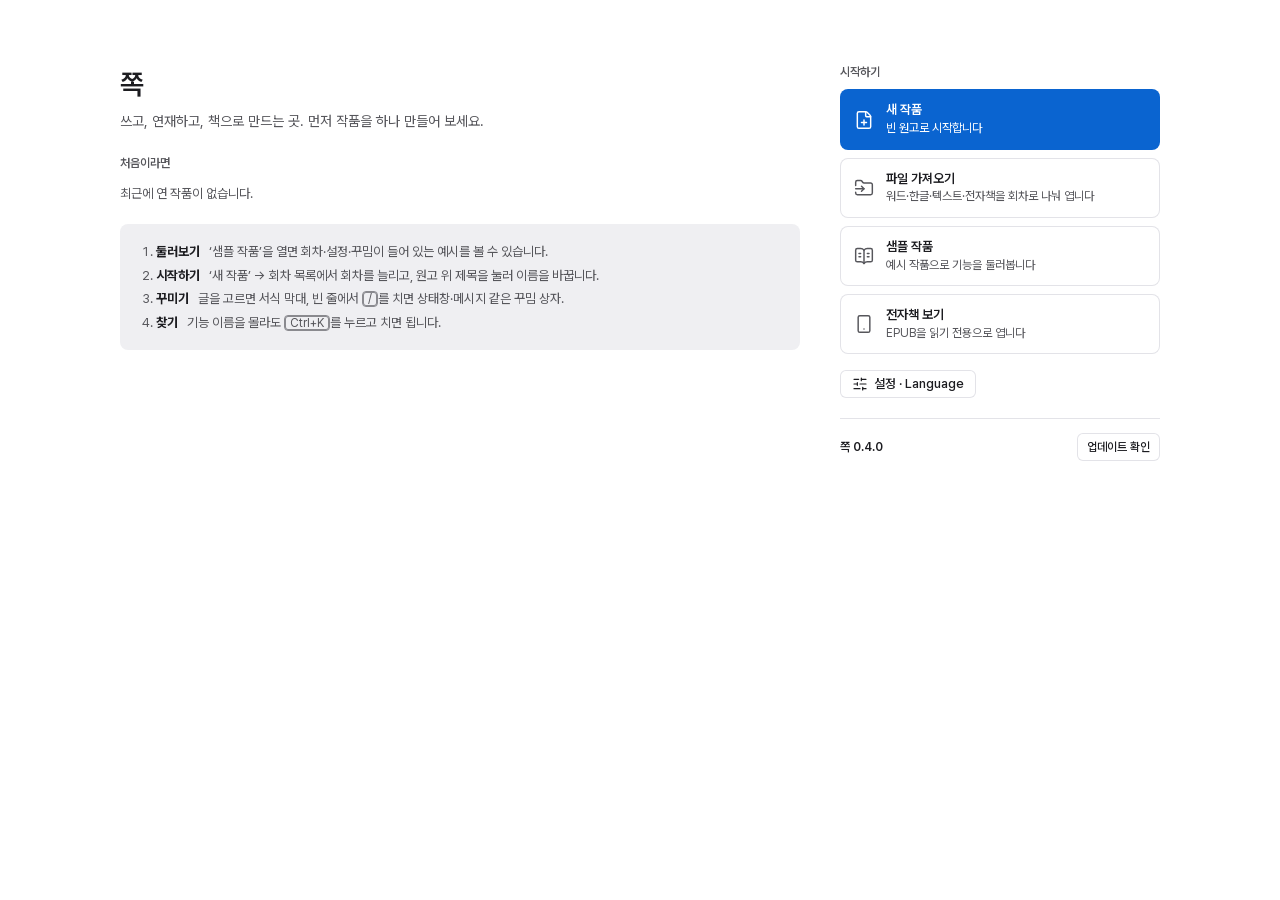
==== app/index.html @ 69a87b11 "사이트 올리기" ====
<!doctype html>
<html lang="ko">
  <head>
    <meta charset="UTF-8" />
    <meta
      http-equiv="Content-Security-Policy"
      content="default-src 'self'; script-src 'self' 'wasm-unsafe-eval'; style-src 'self' 'unsafe-inline'; font-src 'self' data:; img-src 'self' data: blob:; connect-src 'self' https://stdict.korean.go.kr https://api.dictionaryapi.dev https://*.supabase.co wss://*.supabase.co"
    />
    <meta name="viewport" content="width=device-width, initial-scale=1, viewport-fit=cover" />
    <meta name="theme-color" content="#ffffff" media="(prefers-color-scheme: light)" />
    <meta name="theme-color" content="#1c1c1e" media="(prefers-color-scheme: dark)" />
    <meta name="apple-mobile-web-app-capable" content="yes" />
    <link rel="manifest" href="./manifest.webmanifest" />
    <link rel="icon" href="./favicon.svg" type="image/svg+xml" />
    <link rel="icon" href="./favicon-32.png" sizes="32x32" type="image/png" />
    <meta property="og:title" content="쪽" />
    <meta property="og:image" content="https://9w3am.github.io/wongosil/og.png" />
    <link rel="apple-touch-icon" href="./icon-180.png" />
    <title>쪽</title>
    <script type="module" crossorigin src="./assets/index-DvDSeg5o.js"></script>
    <link rel="modulepreload" crossorigin href="./assets/preload-helper-PPVm8Dsz.js">
    <link rel="modulepreload" crossorigin href="./assets/update-CbzywYTz.js">
    <link rel="modulepreload" crossorigin href="./assets/print-BG1Rjkv_.js">
    <link rel="stylesheet" crossorigin href="./assets/index-DYWdAg8C.css">
  </head>
  <body>
    <div id="root"></div>
  </body>
</html>
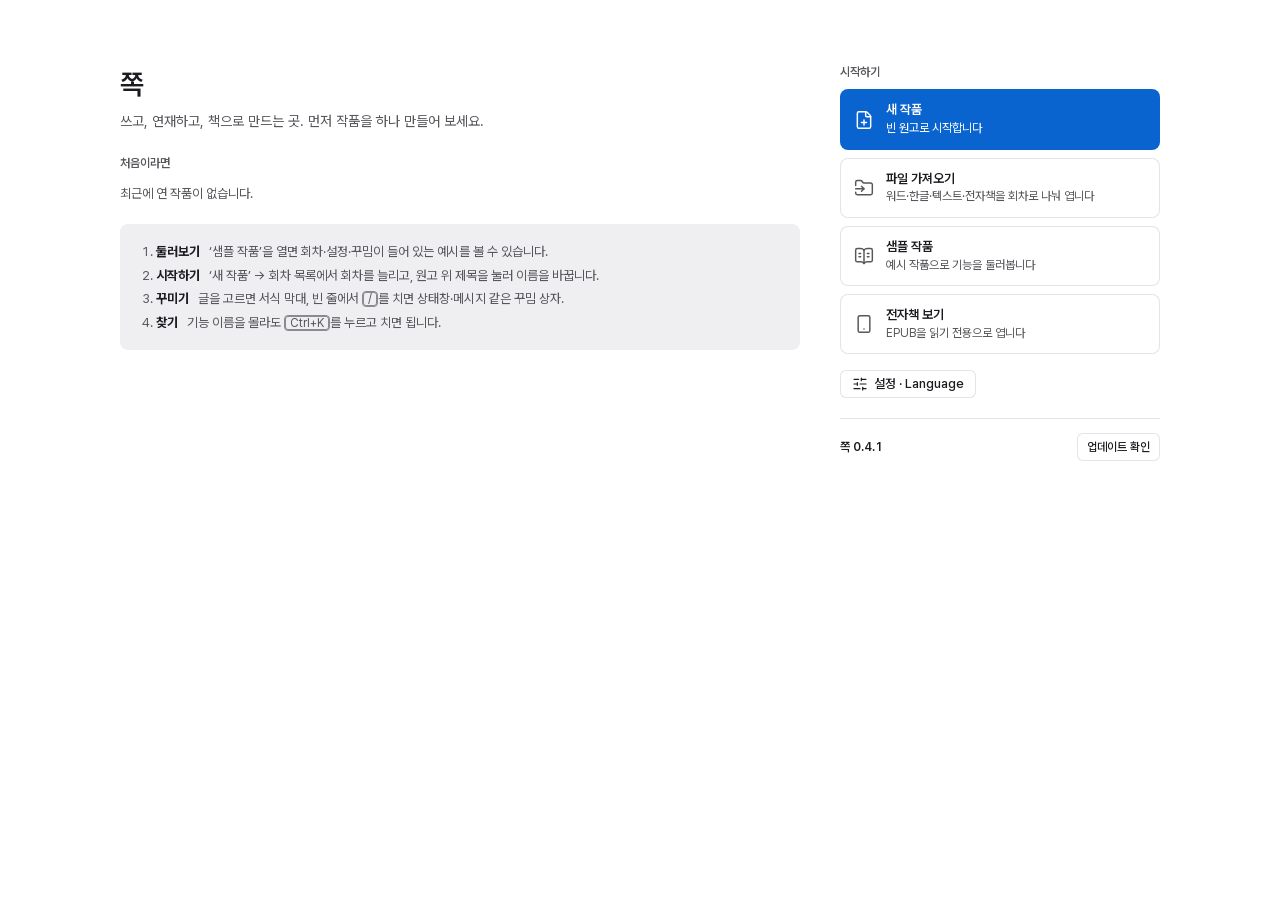
==== commit 97512739: "사이트 올리기" ====
--- a/app/index.html
+++ b/app/index.html
@@ -17,11 +17,11 @@
     <meta property="og:image" content="https://9w3am.github.io/wongosil/og.png" />
     <link rel="apple-touch-icon" href="./icon-180.png" />
     <title>쪽</title>
-    <script type="module" crossorigin src="./assets/index-DvDSeg5o.js"></script>
+    <script type="module" crossorigin src="./assets/index-DjPQT2K3.js"></script>
     <link rel="modulepreload" crossorigin href="./assets/preload-helper-PPVm8Dsz.js">
     <link rel="modulepreload" crossorigin href="./assets/update-CbzywYTz.js">
     <link rel="modulepreload" crossorigin href="./assets/print-BG1Rjkv_.js">
-    <link rel="stylesheet" crossorigin href="./assets/index-DYWdAg8C.css">
+    <link rel="stylesheet" crossorigin href="./assets/index-Cn5eiKfL.css">
   </head>
   <body>
     <div id="root"></div>
--- a/app/assets/index-Cn5eiKfL.css
+++ b/app/assets/index-Cn5eiKfL.css
@@ -0,0 +1 @@
+@font-face{font-family:Pretendard Variable;font-weight:45 920;font-style:normal;font-display:swap;src:url(./PretendardVariable-CJuje-Rk.woff2) format("woff2-variations")}@font-face{font-family:Nanum Myeongjo;font-style:normal;font-display:swap;font-weight:400;src:url(./nanum-myeongjo-0-400-normal-mNfJ20uO.woff2) format("woff2");unicode-range:U+f9ca-fa0b,U+ff03-ff05,U+ff07,U+ff0a-ff0b,U+ff0d-ff19,U+ff1b,U+ff1d,U+ff20-ff5b,U+ff5d,U+ffe0-ffe3,U+ffe5-ffe6}@font-face{font-family:Nanum Myeongjo;font-style:normal;font-display:swap;font-weight:400;src:url(./nanum-myeongjo-2-400-normal-Du9zY-Hv.woff2) format("woff2");unicode-range:U+d723-d728,U+d72a-d733,U+d735-d748,U+d74a-d74f,U+d752-d753,U+d755-d757,U+d75a-d75f,U+d762-d764,U+d766-d768,U+d76a-d76b,U+d76d-d76f,U+d771-d787,U+d789-d78b,U+d78d-d78f,U+d791-d797,U+d79a,U+d79c,U+d79e-d7a3,U+f900-f909,U+f90b-f92e}@font-face{font-family:Nanum Myeongjo;font-style:normal;font-display:swap;font-weight:400;src:url(./nanum-myeongjo-3-400-normal-CL7NJXIS.woff2) format("woff2");unicode-range:U+d679-d68b,U+d68e-d69e,U+d6a0,U+d6a2-d6a7,U+d6a9-d6c3,U+d6c6-d6c7,U+d6c9-d6cb,U+d6cd-d6d3,U+d6d5-d6d6,U+d6d8-d6e3,U+d6e5-d6e7,U+d6e9-d6fb,U+d6fd-d717,U+d719-d71f,U+d721-d722}@font-face{font-family:Nanum Myeongjo;font-style:normal;font-display:swap;font-weight:400;src:url(./nanum-myeongjo-4-400-normal-DsT4mCsm.woff2) format("woff2");unicode-range:U+d5bc-d5c7,U+d5ca-d5cb,U+d5cd-d5cf,U+d5d1-d5d7,U+d5d9-d5da,U+d5dc,U+d5de-d5e3,U+d5e6-d5e7,U+d5e9-d5eb,U+d5ed-d5f6,U+d5f8,U+d5fa-d5ff,U+d602-d603,U+d605-d607,U+d609-d60f,U+d612-d613,U+d616-d61b,U+d61d-d637,U+d63a-d63b,U+d63d-d63f,U+d641-d647,U+d64a-d64c,U+d64e-d653,U+d656-d657,U+d659-d65b,U+d65d-d666,U+d668,U+d66a-d678}@font-face{font-family:Nanum Myeongjo;font-style:normal;font-display:swap;font-weight:400;src:url(./nanum-myeongjo-5-400-normal-Ds5-e3xP.woff2) format("woff2");unicode-range:U+d507,U+d509-d50b,U+d50d-d513,U+d515-d53b,U+d53e-d53f,U+d541-d543,U+d545-d54c,U+d54e,U+d550,U+d552-d557,U+d55a-d55b,U+d55d-d55f,U+d561-d564,U+d566-d567,U+d56a,U+d56c,U+d56e-d573,U+d576-d577,U+d579-d583,U+d585-d586,U+d58a-d5a4,U+d5a6-d5bb}@font-face{font-family:Nanum Myeongjo;font-style:normal;font-display:swap;font-weight:400;src:url(./nanum-myeongjo-6-400-normal-BS-MtFkK.woff2) format("woff2");unicode-range:U+d464-d477,U+d47a-d47b,U+d47d-d47f,U+d481-d487,U+d489-d48a,U+d48c,U+d48e-d4e7,U+d4e9-d503,U+d505-d506}@font-face{font-family:Nanum Myeongjo;font-style:normal;font-display:swap;font-weight:400;src:url(./nanum-myeongjo-7-400-normal-DXCCPRsu.woff2) format("woff2");unicode-range:U+d3bf-d3c7,U+d3ca-d3cf,U+d3d1-d3eb,U+d3ee-d3ef,U+d3f1-d3f3,U+d3f5-d3fb,U+d3fd-d400,U+d402-d45b,U+d45d-d463}@font-face{font-family:Nanum Myeongjo;font-style:normal;font-display:swap;font-weight:400;src:url(./nanum-myeongjo-8-400-normal-CP4A-C3e.woff2) format("woff2");unicode-range:U+d2ff,U+d302-d304,U+d306-d30b,U+d30f,U+d311-d313,U+d315-d31b,U+d31e,U+d322-d324,U+d326-d327,U+d32a-d32b,U+d32d-d32f,U+d331-d337,U+d339-d33c,U+d33e-d37b,U+d37e-d37f,U+d381-d383,U+d385-d38b,U+d38e-d390,U+d392-d397,U+d39a-d39b,U+d39d-d39f,U+d3a1-d3a7,U+d3a9-d3aa,U+d3ac,U+d3ae-d3b3,U+d3b5-d3b7,U+d3b9-d3bb,U+d3bd-d3be}@font-face{font-family:Nanum Myeongjo;font-style:normal;font-display:swap;font-weight:400;src:url(./nanum-myeongjo-9-400-normal-CBmMlnNI.woff2) format("woff2");unicode-range:U+d257-d27f,U+d281-d29b,U+d29d-d29f,U+d2a1-d2ab,U+d2ad-d2b7,U+d2ba-d2bb,U+d2bd-d2bf,U+d2c1-d2c7,U+d2c9-d2ef,U+d2f2-d2f3,U+d2f5-d2f7,U+d2f9-d2fe}@font-face{font-family:Nanum Myeongjo;font-style:normal;font-display:swap;font-weight:400;src:url(./nanum-myeongjo-10-400-normal-DeiP0MC-.woff2) format("woff2");unicode-range:U+d1b4,U+d1b6-d1f3,U+d1f5-d22b,U+d22e-d22f,U+d231-d233,U+d235-d23b,U+d23d-d240,U+d242-d256}@font-face{font-family:Nanum Myeongjo;font-style:normal;font-display:swap;font-weight:400;src:url(./nanum-myeongjo-11-400-normal-CuHmHhhh.woff2) format("woff2");unicode-range:U+d105-d12f,U+d132-d133,U+d135-d137,U+d139-d13f,U+d141-d142,U+d144,U+d146-d14b,U+d14e-d14f,U+d151-d153,U+d155-d15b,U+d15e-d187,U+d189-d19f,U+d1a2-d1a3,U+d1a5-d1a7,U+d1a9-d1af,U+d1b2-d1b3}@font-face{font-family:Nanum Myeongjo;font-style:normal;font-display:swap;font-weight:400;src:url(./nanum-myeongjo-12-400-normal-DNHwnQPn.woff2) format("woff2");unicode-range:U+d04b-d04f,U+d051-d057,U+d059-d06b,U+d06d-d06f,U+d071-d073,U+d075-d07b,U+d07e-d0a3,U+d0a6-d0a7,U+d0a9-d0ab,U+d0ad-d0b3,U+d0b6,U+d0b8,U+d0ba-d0bf,U+d0c2-d0c3,U+d0c5-d0c7,U+d0c9-d0cf,U+d0d2,U+d0d6-d0db,U+d0de-d0df,U+d0e1-d0e3,U+d0e5-d0eb,U+d0ee-d0f0,U+d0f2-d104}@font-face{font-family:Nanum Myeongjo;font-style:normal;font-display:swap;font-weight:400;src:url(./nanum-myeongjo-13-400-normal-BYrM8noo.woff2) format("woff2");unicode-range:U+cfa2-cfc3,U+cfc5-cfdf,U+cfe2-cfe3,U+cfe5-cfe7,U+cfe9-cff4,U+cff6-cffb,U+cffd-cfff,U+d001-d003,U+d005-d017,U+d019-d033,U+d036-d037,U+d039-d03b,U+d03d-d04a}@font-face{font-family:Nanum Myeongjo;font-style:normal;font-display:swap;font-weight:400;src:url(./nanum-myeongjo-14-400-normal-DqVUvz8q.woff2) format("woff2");unicode-range:U+cef0-cef3,U+cef6,U+cef9-ceff,U+cf01-cf03,U+cf05-cf07,U+cf09-cf0f,U+cf11-cf12,U+cf14-cf1b,U+cf1d-cf1f,U+cf21-cf2f,U+cf31-cf53,U+cf56-cf57,U+cf59-cf5b,U+cf5d-cf63,U+cf66,U+cf68,U+cf6a-cf6f,U+cf71-cf84,U+cf86-cf8b,U+cf8d-cfa1}@font-face{font-family:Nanum Myeongjo;font-style:normal;font-display:swap;font-weight:400;src:url(./nanum-myeongjo-15-400-normal-DZz9UJ5Z.woff2) format("woff2");unicode-range:U+ce3c-ce57,U+ce5a-ce5b,U+ce5d-ce5f,U+ce61-ce67,U+ce6a,U+ce6c,U+ce6e-ce73,U+ce76-ce77,U+ce79-ce7b,U+ce7d-ce83,U+ce85-ce88,U+ce8a-ce8f,U+ce91-ce93,U+ce95-ce97,U+ce99-ce9f,U+cea2,U+cea4-ceab,U+cead-cee3,U+cee6-cee7,U+cee9-ceeb,U+ceed-ceef}@font-face{font-family:Nanum Myeongjo;font-style:normal;font-display:swap;font-weight:400;src:url(./nanum-myeongjo-16-400-normal-DskK5W6J.woff2) format("woff2");unicode-range:U+cd92-cd93,U+cd96-cd97,U+cd99-cd9b,U+cd9d-cda3,U+cda6-cda8,U+cdaa-cdaf,U+cdb1-cdc3,U+cdc5-cdcb,U+cdcd-cde7,U+cde9-ce03,U+ce05-ce1f,U+ce22-ce34,U+ce36-ce3b}@font-face{font-family:Nanum Myeongjo;font-style:normal;font-display:swap;font-weight:400;src:url(./nanum-myeongjo-17-400-normal-MayMhZ6T.woff2) format("woff2");unicode-range:U+ccef-cd07,U+cd0a-cd0b,U+cd0d-cd1a,U+cd1c,U+cd1e-cd2b,U+cd2d-cd5b,U+cd5d-cd77,U+cd79-cd91}@font-face{font-family:Nanum Myeongjo;font-style:normal;font-display:swap;font-weight:400;src:url(./nanum-myeongjo-18-400-normal-2MXoUdEs.woff2) format("woff2");unicode-range:U+cc3f-cc43,U+cc46-cc47,U+cc49-cc4b,U+cc4d-cc53,U+cc55-cc58,U+cc5a-cc5f,U+cc61-cc97,U+cc9a-cc9b,U+cc9d-cc9f,U+cca1-cca7,U+ccaa,U+ccac,U+ccae-ccb3,U+ccb6-ccb7,U+ccb9-ccbb,U+ccbd-cccf,U+ccd1-cce3,U+cce5-ccee}@font-face{font-family:Nanum Myeongjo;font-style:normal;font-display:swap;font-weight:400;src:url(./nanum-myeongjo-19-400-normal-DaaVNeOK.woff2) format("woff2");unicode-range:U+cb91-cbd3,U+cbd5-cbe3,U+cbe5-cc0b,U+cc0e-cc0f,U+cc11-cc13,U+cc15-cc1b,U+cc1d-cc20,U+cc23-cc27,U+cc2a-cc2b,U+cc2d,U+cc2f,U+cc31-cc37,U+cc3a,U+cc3c}@font-face{font-family:Nanum Myeongjo;font-style:normal;font-display:swap;font-weight:400;src:url(./nanum-myeongjo-20-400-normal-G94HoaCo.woff2) format("woff2");unicode-range:U+caf4-cb47,U+cb4a-cb90}@font-face{font-family:Nanum Myeongjo;font-style:normal;font-display:swap;font-weight:400;src:url(./nanum-myeongjo-21-400-normal-p5WYOu-J.woff2) format("woff2");unicode-range:U+ca4a-ca4b,U+ca4e-ca4f,U+ca51-ca53,U+ca55-ca5b,U+ca5d-ca60,U+ca62-ca83,U+ca85-cabb,U+cabe-cabf,U+cac1-cac3,U+cac5-cacb,U+cacd-cad0,U+cad2,U+cad4-cad8,U+cada-caf3}@font-face{font-family:Nanum Myeongjo;font-style:normal;font-display:swap;font-weight:400;src:url(./nanum-myeongjo-22-400-normal-BmuFbMd4.woff2) format("woff2");unicode-range:U+c996-c997,U+c99a-c99c,U+c99e-c9bf,U+c9c2-c9c3,U+c9c5-c9c7,U+c9c9-c9cf,U+c9d2,U+c9d4,U+c9d7-c9d8,U+c9db,U+c9de-c9df,U+c9e1-c9e3,U+c9e5-c9e6,U+c9e8-c9eb,U+c9ee-c9f0,U+c9f2-c9f7,U+c9f9-ca0b,U+ca0d-ca28,U+ca2a-ca49}@font-face{font-family:Nanum Myeongjo;font-style:normal;font-display:swap;font-weight:400;src:url(./nanum-myeongjo-23-400-normal-DpGqALXj.woff2) format("woff2");unicode-range:U+c8e9-c8f4,U+c8f6-c8fb,U+c8fe-c8ff,U+c901-c903,U+c905-c90b,U+c90e-c910,U+c912-c917,U+c919-c92b,U+c92d-c94f,U+c951-c953,U+c955-c96b,U+c96d-c973,U+c975-c987,U+c98a-c98b,U+c98d-c98f,U+c991-c995}@font-face{font-family:Nanum Myeongjo;font-style:normal;font-display:swap;font-weight:400;src:url(./nanum-myeongjo-24-400-normal-KNXAz3zV.woff2) format("woff2");unicode-range:U+c841-c84b,U+c84d-c86f,U+c872-c873,U+c875-c877,U+c879-c87f,U+c882-c884,U+c887-c88a,U+c88d-c8c3,U+c8c5-c8df,U+c8e1-c8e8}@font-face{font-family:Nanum Myeongjo;font-style:normal;font-display:swap;font-weight:400;src:url(./nanum-myeongjo-25-400-normal-D58fIetb.woff2) format("woff2");unicode-range:U+c779-c77b,U+c77e-c782,U+c786,U+c78b,U+c78d,U+c78f,U+c792-c793,U+c795,U+c797,U+c799-c79f,U+c7a2,U+c7a7-c7ab,U+c7ae-c7bb,U+c7bd-c7c0,U+c7c2-c7c7,U+c7c9-c7dc,U+c7de-c7ff,U+c802-c803,U+c805-c807,U+c809,U+c80b-c80f,U+c812,U+c814,U+c817-c81b,U+c81e-c81f,U+c821-c823,U+c825-c82e,U+c830-c837,U+c839-c83b,U+c83d-c840}@font-face{font-family:Nanum Myeongjo;font-style:normal;font-display:swap;font-weight:400;src:url(./nanum-myeongjo-26-400-normal-BsH93Ppc.woff2) format("woff2");unicode-range:U+c6bb-c6bf,U+c6c2,U+c6c4,U+c6c6-c6cb,U+c6ce-c6cf,U+c6d1-c6d3,U+c6d5-c6db,U+c6dd-c6df,U+c6e1-c6e7,U+c6e9-c6eb,U+c6ed-c6ef,U+c6f1-c6f8,U+c6fa-c703,U+c705-c707,U+c709-c70b,U+c70d-c716,U+c718,U+c71a-c71f,U+c722-c723,U+c725-c727,U+c729-c734,U+c736-c73b,U+c73e-c73f,U+c741-c743,U+c745-c74b,U+c74e-c750,U+c752-c757,U+c759-c773,U+c776-c777}@font-face{font-family:Nanum Myeongjo;font-style:normal;font-display:swap;font-weight:400;src:url(./nanum-myeongjo-27-400-normal-BzZ3eVzt.woff2) format("woff2");unicode-range:U+c5f5-c5fb,U+c5fe,U+c602-c605,U+c607,U+c609-c60f,U+c611-c61a,U+c61c-c623,U+c626-c627,U+c629-c62b,U+c62d,U+c62f-c632,U+c636,U+c638,U+c63a-c63f,U+c642-c643,U+c645-c647,U+c649-c652,U+c656-c65b,U+c65d-c65f,U+c661-c663,U+c665-c677,U+c679-c67b,U+c67d-c693,U+c696-c697,U+c699-c69b,U+c69d-c6a3,U+c6a6,U+c6a8,U+c6aa-c6af,U+c6b2-c6b3,U+c6b5-c6b7,U+c6b9-c6ba}@font-face{font-family:Nanum Myeongjo;font-style:normal;font-display:swap;font-weight:400;src:url(./nanum-myeongjo-28-400-normal-DxqDQTzj.woff2) format("woff2");unicode-range:U+c517-c527,U+c52a-c52b,U+c52d-c52f,U+c531-c538,U+c53a,U+c53c,U+c53e-c543,U+c546-c547,U+c54b,U+c54d-c552,U+c556,U+c55a-c55b,U+c55d,U+c55f,U+c562-c563,U+c565-c567,U+c569-c56f,U+c572,U+c574,U+c576-c57b,U+c57e-c57f,U+c581-c583,U+c585-c586,U+c588-c58b,U+c58e,U+c590,U+c592-c596,U+c599-c5b3,U+c5b6-c5b7,U+c5ba,U+c5be-c5c3,U+c5ca-c5cb,U+c5cd,U+c5cf,U+c5d2-c5d3,U+c5d5-c5d7,U+c5d9-c5df,U+c5e1-c5e2,U+c5e4,U+c5e6-c5eb,U+c5ef,U+c5f1-c5f3}@font-face{font-family:Nanum Myeongjo;font-style:normal;font-display:swap;font-weight:400;src:url(./nanum-myeongjo-29-400-normal-sjK9nJsZ.woff2) format("woff2");unicode-range:U+c475-c4ef,U+c4f2-c4f3,U+c4f5-c4f7,U+c4f9-c4ff,U+c502-c50b,U+c50d-c516}@font-face{font-family:Nanum Myeongjo;font-style:normal;font-display:swap;font-weight:400;src:url(./nanum-myeongjo-30-400-normal-CdYLj4Mv.woff2) format("woff2");unicode-range:U+c3d0-c3d7,U+c3da-c3db,U+c3dd-c3de,U+c3e1-c3ec,U+c3ee-c3f3,U+c3f5-c42b,U+c42d-c463,U+c466-c474}@font-face{font-family:Nanum Myeongjo;font-style:normal;font-display:swap;font-weight:400;src:url(./nanum-myeongjo-31-400-normal-lnLj6_hs.woff2) format("woff2");unicode-range:U+c32b-c367,U+c36a-c36b,U+c36d-c36f,U+c371-c377,U+c37a-c37b,U+c37e-c383,U+c385-c387,U+c389-c3cf}@font-face{font-family:Nanum Myeongjo;font-style:normal;font-display:swap;font-weight:400;src:url(./nanum-myeongjo-32-400-normal-DQdDn0CQ.woff2) format("woff2");unicode-range:U+c26a-c26b,U+c26d-c26f,U+c271-c273,U+c275-c27b,U+c27e-c287,U+c289-c28f,U+c291-c297,U+c299-c29a,U+c29c-c2a3,U+c2a5-c2a7,U+c2a9-c2ab,U+c2ad-c2b3,U+c2b6,U+c2b8,U+c2ba-c2bb,U+c2bd-c2db,U+c2de-c2df,U+c2e1-c2e2,U+c2e5-c2ea,U+c2ee,U+c2f0,U+c2f2-c2f5,U+c2f7,U+c2fa-c2fb,U+c2fd-c2ff,U+c301-c307,U+c309-c30c,U+c30e-c312,U+c315-c323,U+c325-c328,U+c32a}@font-face{font-family:Nanum Myeongjo;font-style:normal;font-display:swap;font-weight:400;src:url(./nanum-myeongjo-33-400-normal-DaWNLa6B.woff2) format("woff2");unicode-range:U+c1bc-c1c3,U+c1c5-c1df,U+c1e1-c1fb,U+c1fd-c203,U+c205-c20c,U+c20e,U+c210-c217,U+c21a-c21b,U+c21d-c21e,U+c221-c227,U+c229-c22a,U+c22c,U+c22e,U+c230,U+c233-c24f,U+c251-c257,U+c259-c269}@font-face{font-family:Nanum Myeongjo;font-style:normal;font-display:swap;font-weight:400;src:url(./nanum-myeongjo-34-400-normal-B3PfnjqE.woff2) format("woff2");unicode-range:U+c101-c11b,U+c11f,U+c121-c123,U+c125-c12b,U+c12e,U+c132-c137,U+c13a-c13b,U+c13d-c13f,U+c141-c147,U+c14a,U+c14c-c153,U+c155-c157,U+c159-c15b,U+c15d-c166,U+c169-c16f,U+c171-c177,U+c179-c18b,U+c18e-c18f,U+c191-c193,U+c195-c19b,U+c19d-c19e,U+c1a0,U+c1a2-c1a4,U+c1a6-c1bb}@font-face{font-family:Nanum Myeongjo;font-style:normal;font-display:swap;font-weight:400;src:url(./nanum-myeongjo-35-400-normal-DcRXyPco.woff2) format("woff2");unicode-range:U+c049-c057,U+c059-c05b,U+c05d-c05f,U+c061-c067,U+c069-c08f,U+c091-c0ab,U+c0ae-c0af,U+c0b1-c0b3,U+c0b5,U+c0b7-c0bb,U+c0be,U+c0c2-c0c7,U+c0ca-c0cb,U+c0cd-c0cf,U+c0d1-c0d7,U+c0d9-c0da,U+c0dc,U+c0de-c0e3,U+c0e5-c0eb,U+c0ed-c0f3,U+c0f6,U+c0f8,U+c0fa-c0ff}@font-face{font-family:Nanum Myeongjo;font-style:normal;font-display:swap;font-weight:400;src:url(./nanum-myeongjo-36-400-normal-QiZpJRl3.woff2) format("woff2");unicode-range:U+bfa7-bfaf,U+bfb1-bfc4,U+bfc6-bfcb,U+bfce-bfcf,U+bfd1-bfd3,U+bfd5-bfdb,U+bfdd-c048}@font-face{font-family:Nanum Myeongjo;font-style:normal;font-display:swap;font-weight:400;src:url(./nanum-myeongjo-37-400-normal-CWSP86lh.woff2) format("woff2");unicode-range:U+bf07,U+bf09-bf3f,U+bf41-bf4f,U+bf52-bf54,U+bf56-bfa6}@font-face{font-family:Nanum Myeongjo;font-style:normal;font-display:swap;font-weight:400;src:url(./nanum-myeongjo-38-400-normal-CZa65D1j.woff2) format("woff2");unicode-range:U+be56,U+be58,U+be5c-be5f,U+be62-be63,U+be65-be67,U+be69-be74,U+be76-be7b,U+be7e-be7f,U+be81-be8e,U+be90,U+be92-bea7,U+bea9-becf,U+bed2-bed3,U+bed5-bed6,U+bed9-bee3,U+bee6-bf06}@font-face{font-family:Nanum Myeongjo;font-style:normal;font-display:swap;font-weight:400;src:url(./nanum-myeongjo-39-400-normal-BzNhpRdE.woff2) format("woff2");unicode-range:U+bdb0-bdd3,U+bdd5-bdef,U+bdf1-be0b,U+be0d-be0f,U+be11-be13,U+be15-be43,U+be46-be47,U+be49-be4b,U+be4d-be53}@font-face{font-family:Nanum Myeongjo;font-style:normal;font-display:swap;font-weight:400;src:url(./nanum-myeongjo-40-400-normal-BLO8zxb8.woff2) format("woff2");unicode-range:U+bd03,U+bd06,U+bd08,U+bd0a-bd0f,U+bd11-bd22,U+bd25-bd47,U+bd49-bd58,U+bd5a-bd7f,U+bd82-bd83,U+bd85-bd87,U+bd8a-bd8f,U+bd91-bd92,U+bd94,U+bd96-bd98,U+bd9a-bdaf}@font-face{font-family:Nanum Myeongjo;font-style:normal;font-display:swap;font-weight:400;src:url(./nanum-myeongjo-41-400-normal-B1TnuAbS.woff2) format("woff2");unicode-range:U+bc4e-bc83,U+bc86-bc87,U+bc89-bc8b,U+bc8d-bc93,U+bc96,U+bc98,U+bc9b-bc9f,U+bca2-bca3,U+bca5-bca7,U+bca9-bcb2,U+bcb4-bcbb,U+bcbe-bcbf,U+bcc1-bcc3,U+bcc5-bccc,U+bcce-bcd0,U+bcd2-bcd4,U+bcd6-bcf3,U+bcf7,U+bcf9-bcfb,U+bcfd-bd02}@font-face{font-family:Nanum Myeongjo;font-style:normal;font-display:swap;font-weight:400;src:url(./nanum-myeongjo-42-400-normal-DeBKxK7V.woff2) format("woff2");unicode-range:U+bb90-bba3,U+bba5-bbab,U+bbad-bbbf,U+bbc1-bbf7,U+bbfa-bbfb,U+bbfd-bbfe,U+bc01-bc07,U+bc09-bc0a,U+bc0e,U+bc10,U+bc12-bc13,U+bc17,U+bc19-bc1a,U+bc1e,U+bc20-bc23,U+bc26,U+bc28,U+bc2a-bc2c,U+bc2e-bc2f,U+bc32-bc33,U+bc35-bc37,U+bc39-bc3f,U+bc41-bc42,U+bc44,U+bc46-bc48,U+bc4a-bc4d}@font-face{font-family:Nanum Myeongjo;font-style:normal;font-display:swap;font-weight:400;src:url(./nanum-myeongjo-43-400-normal-O6bh0A7S.woff2) format("woff2");unicode-range:U+bae6-bafb,U+bafd-bb17,U+bb19-bb33,U+bb37,U+bb39-bb3a,U+bb3d-bb43,U+bb45-bb46,U+bb48,U+bb4a-bb4f,U+bb51-bb53,U+bb55-bb57,U+bb59-bb62,U+bb64-bb8f}@font-face{font-family:Nanum Myeongjo;font-style:normal;font-display:swap;font-weight:400;src:url(./nanum-myeongjo-44-400-normal-BhgsbxUL.woff2) format("woff2");unicode-range:U+ba30-ba37,U+ba3a-ba3b,U+ba3d-ba3f,U+ba41-ba47,U+ba49-ba4a,U+ba4c,U+ba4e-ba53,U+ba56-ba57,U+ba59-ba5b,U+ba5d-ba63,U+ba65-ba66,U+ba68-ba6f,U+ba71-ba73,U+ba75-ba77,U+ba79-ba84,U+ba86,U+ba88-baa7,U+baaa,U+baad-baaf,U+bab1-bab7,U+baba,U+babc,U+babe-bae5}@font-face{font-family:Nanum Myeongjo;font-style:normal;font-display:swap;font-weight:400;src:url(./nanum-myeongjo-45-400-normal-CahziJZD.woff2) format("woff2");unicode-range:U+b96e-b973,U+b976-b977,U+b979-b97b,U+b97d-b983,U+b986,U+b988,U+b98a-b98d,U+b98f-b9ab,U+b9ae-b9af,U+b9b1-b9b3,U+b9b5-b9bb,U+b9be,U+b9c0,U+b9c2-b9c7,U+b9ca-b9cb,U+b9cd,U+b9d2-b9d7,U+b9da,U+b9dc,U+b9df-b9e0,U+b9e2,U+b9e6-b9e7,U+b9e9-b9f3,U+b9f6,U+b9f8,U+b9fb-ba2f}@font-face{font-family:Nanum Myeongjo;font-style:normal;font-display:swap;font-weight:400;src:url(./nanum-myeongjo-46-400-normal-81vG7RY9.woff2) format("woff2");unicode-range:U+b8bf-b8cb,U+b8cd-b8e0,U+b8e2-b8e7,U+b8ea-b8eb,U+b8ed-b8ef,U+b8f1-b8f7,U+b8fa,U+b8fc,U+b8fe-b903,U+b905-b917,U+b919-b91f,U+b921-b93b,U+b93d-b957,U+b95a-b95b,U+b95d-b95f,U+b961-b967,U+b969-b96c}@font-face{font-family:Nanum Myeongjo;font-style:normal;font-display:swap;font-weight:400;src:url(./nanum-myeongjo-47-400-normal-k-HsyKtg.woff2) format("woff2");unicode-range:U+b80d-b80f,U+b811-b817,U+b81a,U+b81c-b823,U+b826-b827,U+b829-b82b,U+b82d-b833,U+b836,U+b83a-b83f,U+b841-b85b,U+b85e-b85f,U+b861-b863,U+b865-b86b,U+b86e,U+b870,U+b872-b8af,U+b8b1-b8be}@font-face{font-family:Nanum Myeongjo;font-style:normal;font-display:swap;font-weight:400;src:url(./nanum-myeongjo-48-400-normal-Bj1Q_lDf.woff2) format("woff2");unicode-range:U+b74d-b75f,U+b761-b763,U+b765-b774,U+b776-b77b,U+b77e-b77f,U+b781-b783,U+b785-b78b,U+b78e,U+b792-b796,U+b79a-b79b,U+b79d-b7a7,U+b7aa,U+b7ae-b7b3,U+b7b6-b7c8,U+b7ca-b7eb,U+b7ee-b7ef,U+b7f1-b7f3,U+b7f5-b7fb,U+b7fe,U+b802-b806,U+b80a-b80b}@font-face{font-family:Nanum Myeongjo;font-style:normal;font-display:swap;font-weight:400;src:url(./nanum-myeongjo-49-400-normal-ax3_Jxc8.woff2) format("woff2");unicode-range:U+b6a7-b6aa,U+b6ac-b6b0,U+b6b2-b6ef,U+b6f1-b727,U+b72a-b72b,U+b72d-b72e,U+b731-b737,U+b739-b73a,U+b73c-b743,U+b745-b74c}@font-face{font-family:Nanum Myeongjo;font-style:normal;font-display:swap;font-weight:400;src:url(./nanum-myeongjo-50-400-normal-BgKBrqsI.woff2) format("woff2");unicode-range:U+b605-b60f,U+b612-b617,U+b619-b624,U+b626-b69b,U+b69e-b6a3,U+b6a5-b6a6}@font-face{font-family:Nanum Myeongjo;font-style:normal;font-display:swap;font-weight:400;src:url(./nanum-myeongjo-51-400-normal-B2NzQXY9.woff2) format("woff2");unicode-range:U+b55f,U+b562-b583,U+b585-b59f,U+b5a2-b5a3,U+b5a5-b5a7,U+b5a9-b5b2,U+b5b5-b5ba,U+b5bd-b604}@font-face{font-family:Nanum Myeongjo;font-style:normal;font-display:swap;font-weight:400;src:url(./nanum-myeongjo-52-400-normal-BPdDHef3.woff2) format("woff2");unicode-range:U+b4a5-b4b6,U+b4b8-b4bf,U+b4c1-b4c7,U+b4c9-b4db,U+b4de-b4df,U+b4e1-b4e2,U+b4e5-b4eb,U+b4ee,U+b4f0,U+b4f2-b513,U+b516-b517,U+b519-b51a,U+b51d-b523,U+b526,U+b528,U+b52b-b52f,U+b532-b533,U+b535-b537,U+b539-b53f,U+b541-b544,U+b546-b54b,U+b54d-b54f,U+b551-b55b,U+b55d-b55e}@font-face{font-family:Nanum Myeongjo;font-style:normal;font-display:swap;font-weight:400;src:url(./nanum-myeongjo-53-400-normal-CcKTuZMS.woff2) format("woff2");unicode-range:U+b3f8-b3fb,U+b3fd-b40f,U+b411-b417,U+b419-b41b,U+b41d-b41f,U+b421-b427,U+b42a-b42b,U+b42d-b44f,U+b452-b453,U+b455-b457,U+b459-b45f,U+b462-b464,U+b466-b46b,U+b46d-b47f,U+b481-b4a3}@font-face{font-family:Nanum Myeongjo;font-style:normal;font-display:swap;font-weight:400;src:url(./nanum-myeongjo-54-400-normal-B2km29_B.woff2) format("woff2");unicode-range:U+b342-b353,U+b356-b357,U+b359-b35b,U+b35d-b35e,U+b360-b363,U+b366,U+b368,U+b36a-b36d,U+b36f,U+b372-b373,U+b375-b377,U+b379-b37f,U+b381-b382,U+b384,U+b386-b38b,U+b38d-b3c3,U+b3c6-b3c7,U+b3c9-b3ca,U+b3cd-b3d3,U+b3d6,U+b3d8,U+b3da-b3f7}@font-face{font-family:Nanum Myeongjo;font-style:normal;font-display:swap;font-weight:400;src:url(./nanum-myeongjo-55-400-normal-DVYT_cgR.woff2) format("woff2");unicode-range:U+b27c-b283,U+b285-b28f,U+b292-b293,U+b295-b297,U+b29a-b29f,U+b2a1-b2a4,U+b2a7-b2a9,U+b2ab,U+b2ad-b2c7,U+b2ca-b2cb,U+b2cd-b2cf,U+b2d1-b2d7,U+b2da,U+b2dc,U+b2de-b2e3,U+b2e7,U+b2e9-b2ea,U+b2ef-b2f3,U+b2f6,U+b2f8,U+b2fa-b2fb,U+b2fd-b2fe,U+b302-b303,U+b305-b307,U+b309-b30f,U+b312,U+b316-b31b,U+b31d-b341}@font-face{font-family:Nanum Myeongjo;font-style:normal;font-display:swap;font-weight:400;src:url(./nanum-myeongjo-56-400-normal-AdYRh8m-.woff2) format("woff2");unicode-range:U+b1d6-b1e7,U+b1e9-b1fc,U+b1fe-b203,U+b206-b207,U+b209-b20b,U+b20d-b213,U+b216-b21f,U+b221-b257,U+b259-b273,U+b275-b27b}@font-face{font-family:Nanum Myeongjo;font-style:normal;font-display:swap;font-weight:400;src:url(./nanum-myeongjo-57-400-normal-CrYvfOeu.woff2) format("woff2");unicode-range:U+b120-b122,U+b126-b127,U+b129-b12b,U+b12d-b133,U+b136,U+b138,U+b13a-b13f,U+b142-b143,U+b145-b14f,U+b151-b153,U+b156-b157,U+b159-b177,U+b17a-b17b,U+b17d-b17f,U+b181-b187,U+b189-b18c,U+b18e-b191,U+b195-b1a7,U+b1a9-b1cb,U+b1cd-b1d5}@font-face{font-family:Nanum Myeongjo;font-style:normal;font-display:swap;font-weight:400;src:url(./nanum-myeongjo-58-400-normal-DAaqXKgG.woff2) format("woff2");unicode-range:U+b05f-b07b,U+b07e-b07f,U+b081-b083,U+b085-b08b,U+b08d-b097,U+b09b,U+b09d-b09f,U+b0a2-b0a7,U+b0aa,U+b0b0,U+b0b2,U+b0b6-b0b7,U+b0b9-b0bb,U+b0bd-b0c3,U+b0c6-b0c7,U+b0ca-b0cf,U+b0d1-b0df,U+b0e1-b0e4,U+b0e6-b107,U+b10a-b10b,U+b10d-b10f,U+b111-b112,U+b114-b117,U+b119-b11a,U+b11c-b11f}@font-face{font-family:Nanum Myeongjo;font-style:normal;font-display:swap;font-weight:400;src:url(./nanum-myeongjo-59-400-normal-Bu3Vvu2a.woff2) format("woff2");unicode-range:U+afac-afb7,U+afba-afbb,U+afbd-afbf,U+afc1-afc6,U+afca-afcc,U+afce-afd3,U+afd5-afe7,U+afe9-afef,U+aff1-b00b,U+b00d-b00f,U+b011-b013,U+b015-b01b,U+b01d-b027,U+b029-b043,U+b045-b047,U+b049,U+b04b,U+b04d-b052,U+b055-b056,U+b058-b05c,U+b05e}@font-face{font-family:Nanum Myeongjo;font-style:normal;font-display:swap;font-weight:400;src:url(./nanum-myeongjo-60-400-normal-CXeYQZCM.woff2) format("woff2");unicode-range:U+af03-af07,U+af09-af2b,U+af2e-af33,U+af35-af3b,U+af3e-af40,U+af44-af47,U+af4a-af5c,U+af5e-af63,U+af65-af7f,U+af81-afab}@font-face{font-family:Nanum Myeongjo;font-style:normal;font-display:swap;font-weight:400;src:url(./nanum-myeongjo-61-400-normal-Cqozpxqh.woff2) format("woff2");unicode-range:U+ae56-ae5b,U+ae5e-ae60,U+ae62-ae64,U+ae66-ae67,U+ae69-ae6b,U+ae6d-ae83,U+ae85-aebb,U+aebf,U+aec1-aec3,U+aec5-aecb,U+aece,U+aed0,U+aed2-aed7,U+aed9-aef3,U+aef5-af02}@font-face{font-family:Nanum Myeongjo;font-style:normal;font-display:swap;font-weight:400;src:url(./nanum-myeongjo-62-400-normal-DNHr5vgb.woff2) format("woff2");unicode-range:U+ad9c-ada3,U+ada5-adbf,U+adc1-adc3,U+adc5-adc7,U+adc9-add2,U+add4-addb,U+addd-addf,U+ade1-ade3,U+ade5-adf7,U+adfa-adfb,U+adfd-adff,U+ae02-ae07,U+ae0a,U+ae0c,U+ae0e-ae13,U+ae15-ae2f,U+ae31-ae33,U+ae35-ae37,U+ae39-ae3f,U+ae42,U+ae44,U+ae46-ae49,U+ae4b,U+ae4f,U+ae51-ae53,U+ae55}@font-face{font-family:Nanum Myeongjo;font-style:normal;font-display:swap;font-weight:400;src:url(./nanum-myeongjo-63-400-normal-DDAB6zsY.woff2) format("woff2");unicode-range:U+ace2-ace3,U+ace5-ace6,U+ace9-acef,U+acf2,U+acf4,U+acf7-acfb,U+acfe-acff,U+ad01-ad03,U+ad05-ad0b,U+ad0d-ad10,U+ad12-ad1b,U+ad1d-ad33,U+ad35-ad48,U+ad4a-ad4f,U+ad51-ad6b,U+ad6e-ad6f,U+ad71-ad72,U+ad77-ad7c,U+ad7e,U+ad80,U+ad82-ad87,U+ad89-ad8b,U+ad8d-ad8f,U+ad91-ad9b}@font-face{font-family:Nanum Myeongjo;font-style:normal;font-display:swap;font-weight:400;src:url(./nanum-myeongjo-64-400-normal-BZFaNa-Y.woff2) format("woff2");unicode-range:U+ac25-ac2c,U+ac2e,U+ac30,U+ac32-ac37,U+ac39-ac3f,U+ac41-ac4c,U+ac4e-ac6f,U+ac72-ac73,U+ac75-ac76,U+ac79-ac7f,U+ac82,U+ac84-ac88,U+ac8a-ac8b,U+ac8d-ac8f,U+ac91-ac93,U+ac95-ac9b,U+ac9d-ac9e,U+aca1-aca7,U+acab,U+acad-acaf,U+acb1-acb7,U+acba-acbb,U+acbe-acc0,U+acc2-acc3,U+acc5-acdf}@font-face{font-family:Nanum Myeongjo;font-style:normal;font-display:swap;font-weight:400;src:url(./nanum-myeongjo-65-400-normal-CEUOgpYm.woff2) format("woff2");unicode-range:U+99df,U+99ed,U+99f1,U+99ff,U+9a01,U+9a08,U+9a0e-9a0f,U+9a19,U+9a2b,U+9a30,U+9a36-9a37,U+9a40,U+9a43,U+9a45,U+9a4d,U+9a55,U+9a57,U+9a5a-9a5b,U+9a5f,U+9a62,U+9a65,U+9a69-9a6a,U+9aa8,U+9ab8,U+9ad3,U+9ae5,U+9aee,U+9b1a,U+9b27,U+9b2a,U+9b31,U+9b3c,U+9b41-9b45,U+9b4f,U+9b54,U+9b5a,U+9b6f,U+9b8e,U+9b91,U+9b9f,U+9bab,U+9bae,U+9bc9,U+9bd6,U+9be4,U+9be8,U+9c0d,U+9c10,U+9c12,U+9c15,U+9c25,U+9c32,U+9c3b,U+9c47,U+9c49,U+9c57,U+9ce5,U+9ce7,U+9ce9,U+9cf3-9cf4,U+9cf6,U+9d09,U+9d1b,U+9d26,U+9d28,U+9d3b,U+9d51,U+9d5d,U+9d60-9d61,U+9d6c,U+9d72,U+9da9,U+9daf,U+9db4,U+9dc4,U+9dd7,U+9df2,U+9df8-9dfa,U+9e1a,U+9e1e,U+9e75,U+9e79,U+9e7d,U+9e7f,U+9e92-9e93,U+9e97,U+9e9d,U+9e9f,U+9ea5,U+9eb4-9eb5,U+9ebb,U+9ebe,U+9ec3,U+9ecd-9ece,U+9ed4,U+9ed8,U+9edb-9edc,U+9ede,U+9ee8,U+9ef4,U+9f07-9f08,U+9f0e,U+9f13,U+9f20,U+9f3b,U+9f4a-9f4b,U+9f4e,U+9f52,U+9f5f,U+9f61,U+9f67,U+9f6a,U+9f6c,U+9f77,U+9f8d,U+9f90,U+9f95,U+9f9c,U+ac02-ac03,U+ac05-ac06,U+ac09-ac0f,U+ac17-ac18,U+ac1b,U+ac1e-ac1f,U+ac21-ac23}@font-face{font-family:Nanum Myeongjo;font-style:normal;font-display:swap;font-weight:400;src:url(./nanum-myeongjo-94-400-normal-BqdJajfy.woff2) format("woff2");unicode-range:U+3136,U+3138,U+313a-3140,U+3143-3144,U+3150,U+3152,U+3154-3156,U+3158-315b,U+315d-315f,U+3162,U+3164-318c,U+318e,U+3200-321b,U+3231,U+3239,U+3251-325a,U+3260-327b,U+327e-327f,U+328a-3290,U+3294,U+329e,U+32a5,U+3380-3384,U+3388-338b}@font-face{font-family:Nanum Myeongjo;font-style:normal;font-display:swap;font-weight:400;src:url([data-uri]) format("woff2");unicode-range:U+2f7d,U+2f7f-2f8b,U+2f8e-2f90,U+2f92-2f97,U+2f99-2fa0,U+2fa2-2fa3,U+2fa5-2fa9,U+2fac-2fb1,U+2fb3-2fbc,U+2fc1-2fca,U+2fcd-2fd4,U+3003,U+3012-3019,U+301c,U+301e-3020,U+3036,U+3041,U+3043,U+3045,U+3047,U+3049,U+304e,U+3050,U+3052,U+3056,U+305a,U+305c,U+305e,U+3062,U+3065,U+306c,U+3070-307d,U+3080,U+3085,U+3087,U+308e,U+3090-3091,U+30a1,U+30a5,U+30a9,U+30ae,U+30b1-30b2,U+30b4,U+30b6,U+30bc-30be,U+30c2,U+30c5,U+30cc,U+30d2,U+30d4,U+30d8-30dd,U+30e4,U+30e6,U+30e8,U+30ee,U+30f0-30f2,U+30f4-30f6,U+3133,U+3135}@font-face{font-family:Nanum Myeongjo;font-style:normal;font-display:swap;font-weight:400;src:url(./nanum-myeongjo-96-400-normal-CgWupEl4.woff2) format("woff2");unicode-range:U+2541-254b,U+25a4-25a9,U+25b1,U+25b5,U+25b9,U+25bf,U+25c1,U+25c3,U+25c9-25ca,U+25cc,U+25ce,U+25d0-25d1,U+25e6,U+25ef,U+260f,U+261d,U+261f,U+262f,U+2660,U+2664,U+2667-2669,U+266d,U+266f,U+2716,U+271a,U+273d,U+2756,U+2776-277f,U+278a-2793,U+2963,U+2965,U+2ac5-2ac6,U+2acb-2acc,U+2f00,U+2f04,U+2f06,U+2f08,U+2f0a-2f0b,U+2f11-2f12,U+2f14,U+2f17-2f18,U+2f1c-2f1d,U+2f1f-2f20,U+2f23-2f26,U+2f28-2f29,U+2f2b,U+2f2d,U+2f2f-2f32,U+2f38,U+2f3c-2f40,U+2f42-2f4c,U+2f4f-2f52,U+2f54-2f58,U+2f5a-2f66,U+2f69-2f70,U+2f72-2f76,U+2f78,U+2f7a-2f7c}@font-face{font-family:Nanum Myeongjo;font-style:normal;font-display:swap;font-weight:400;src:url([data-uri]) format("woff2");unicode-range:U+2479-2487,U+249c-24d1,U+24d3-24d7,U+24d9-24e9,U+24eb-24f4,U+2500-2501,U+2503,U+250c-2513,U+2515-2516,U+2518-2540}@font-face{font-family:Nanum Myeongjo;font-style:normal;font-display:swap;font-weight:400;src:url(./nanum-myeongjo-98-400-normal-CZ1aLWdd.woff2) format("woff2");unicode-range:U+215b-215e,U+2162-2169,U+2170-2179,U+2195-2199,U+21b0-21b4,U+21bc,U+21c0,U+21c4-21c5,U+21cd,U+21cf-21d4,U+21e0-21e3,U+21e6-21e9,U+2200,U+2202-2203,U+2206-2209,U+220b-220c,U+220f,U+2211,U+2213,U+221a,U+221d-2220,U+2222,U+2225-2227,U+2229-222c,U+222e,U+2234-2237,U+223d,U+2243,U+2245,U+2248,U+2250-2253,U+225a,U+2260-2262,U+2264-2267,U+226a-226b,U+226e-2273,U+2276-2277,U+2279-227b,U+2280-2287,U+228a-228b,U+2295-2297,U+22a3-22a5,U+22bb-22bc,U+22ce-22cf,U+22da-22db,U+22ee-22ef,U+2306,U+2312,U+2314,U+2467-2478}@font-face{font-family:Nanum Myeongjo;font-style:normal;font-display:swap;font-weight:400;src:url(./nanum-myeongjo-99-400-normal-Zl-FuOUO.woff2) format("woff2");unicode-range:U+81-82,U+84,U+a2-a5,U+a7-a8,U+aa,U+ac-ad,U+b1-b3,U+b6,U+b8-ba,U+bc-be,U+c0,U+c2,U+c6-cb,U+ce-d0,U+d4,U+d8-d9,U+db-dc,U+de-df,U+e6,U+eb,U+ee-f0,U+f4,U+f7-f9,U+fb,U+fe-ff,U+111,U+126-127,U+132-133,U+138,U+13f-142,U+149-14b,U+152-153,U+166-167,U+2bc,U+2c7,U+2d0,U+2d8-2d9,U+2db-2dd,U+391-394,U+396-3a1,U+3a3-3a9,U+3b2-3b6,U+3b8,U+3bc,U+3be-3c1,U+3c3-3c9,U+2010,U+2015-2016,U+2018-2019,U+201b,U+201f-2021,U+2025,U+2030,U+2033-2036,U+203c,U+203e,U+2042,U+2074,U+207a-207f,U+2081-2084,U+2109,U+2113,U+2116,U+2121,U+2126,U+212b,U+2153-2154}@font-face{font-family:Nanum Myeongjo;font-style:normal;font-display:swap;font-weight:400;src:url(./nanum-myeongjo-100-400-normal-CnZ2fYN3.woff2) format("woff2");unicode-range:U+e8,U+2da,U+2160,U+2194,U+3054,U+3058,U+306d,U+3086,U+308d,U+30ac,U+30bb,U+30c4,U+30cd-30ce,U+30e2,U+3132,U+3146,U+3149,U+339d,U+4e3b,U+4f0a,U+4fdd,U+4fe1,U+5409,U+540c,U+5834,U+592a-592b,U+5b9a,U+5dde,U+5e0c,U+5e73,U+5f0f,U+60f3,U+653f,U+661f,U+662f,U+667a,U+683c,U+6b4c,U+6c11,U+767c,U+76ee,U+76f4,U+77f3,U+79d1,U+7a7a,U+7b2c,U+7d22,U+8207,U+8a00,U+8a71,U+9280,U+9580,U+958b,U+96c6,U+9762,U+98df,U+9ed1,U+ac2d,U+adc8,U+add3,U+af48,U+b014,U+b134-b135,U+b158,U+b2aa,U+b35f,U+b6a4,U+b9cf,U+bb63,U+bd23,U+be91,U+c29b,U+c3f4,U+c42c,U+c55c,U+c573,U+c58f,U+c78c,U+c7dd,U+c8f5,U+cad1,U+cc48,U+cf10,U+cf20,U+d03c,U+d07d,U+d2a0,U+d30e,U+d38d,U+d3a8,U+d3c8,U+d5e5,U+d5f9,U+d6e4,U+f90a,U+ff02,U+ff1c}@font-face{font-family:Nanum Myeongjo;font-style:normal;font-display:swap;font-weight:400;src:url(./nanum-myeongjo-101-400-normal-DSHD1kh5.woff2) format("woff2");unicode-range:U+3b1,U+2466,U+25a1,U+25a3,U+261c,U+3008-3009,U+305b,U+305d,U+3069,U+30a7,U+30ba,U+30cf,U+30ef,U+3151,U+3157,U+4e4b,U+4e5f,U+4e8c,U+4eca,U+4ed6,U+4f5b,U+50cf,U+5149,U+5165,U+5171,U+5229,U+529b,U+5316,U+539f,U+53f2,U+571f,U+5728,U+58eb,U+591c,U+5b78,U+5c11,U+5c55,U+5ddd,U+5e02,U+5fb7,U+60c5,U+610f,U+611f,U+6625,U+66f8,U+6797,U+679c,U+682a,U+6d2a,U+706b,U+7406,U+767b,U+76f8,U+77e5,U+7acb,U+898b,U+8a69,U+8def,U+8fd1,U+901a,U+90e8,U+91cd,U+975e,U+ae14,U+ae6c,U+aec0,U+afc7,U+afc9,U+b01c,U+b028,U+b308,U+b311,U+b314,U+b31c,U+b524,U+b560,U+b764,U+b920,U+b9e3,U+bd48,U+be7d,U+c0db,U+c231,U+c270,U+c2e3,U+c37d,U+c3ed,U+c530,U+c6a5,U+c6dc,U+c7a4,U+c954,U+c974,U+d000,U+d565,U+d667,U+d6c5,U+d79d,U+ff1e}@font-face{font-family:Nanum Myeongjo;font-style:normal;font-display:swap;font-weight:400;src:url(./nanum-myeongjo-102-400-normal-PqptiADz.woff2) format("woff2");unicode-range:U+131,U+2032,U+2465,U+2642,U+3048,U+3051,U+3083-3084,U+308f,U+30c0,U+30d1,U+30d3,U+30d6,U+30df,U+30e7,U+3153,U+4e16,U+4e8b,U+4ee5,U+5206,U+52a0,U+52d5,U+53e4,U+53ef,U+54c1,U+57ce,U+597d,U+5b8c,U+5ea6,U+5f8c,U+5f97,U+6210,U+6240,U+624b,U+6728,U+6bd4,U+7236,U+7269,U+7279,U+738b,U+7528,U+7530,U+767e,U+798f,U+8005,U+8a18,U+90fd,U+91cc,U+9577,U+9593,U+98a8,U+ac20,U+acf6,U+ad90,U+af5d,U+af80,U+afcd,U+aff0,U+b0a1,U+b0b5,U+b1fd,U+b2fc,U+b380,U+b51b,U+b584,U+b5b3,U+b8fd,U+b93c,U+b9f4,U+bb44,U+bc08,U+bc27,U+bc49,U+be55,U+be64,U+bfb0,U+bfc5,U+c178,U+c21f,U+c314,U+c4f1,U+c58d,U+c664,U+c698,U+c6a7,U+c6c1,U+c9ed,U+cac0,U+cacc,U+cad9,U+ccb5,U+cdcc,U+d0e4,U+d143,U+d320,U+d330,U+d54d,U+ff06,U+ff1f,U+ff5e}@font-face{font-family:Nanum Myeongjo;font-style:normal;font-display:swap;font-weight:400;src:url(./nanum-myeongjo-103-400-normal-CaPxSv7P.woff2) format("woff2");unicode-range:U+b4,U+20a9,U+20ac,U+2190,U+24d8,U+2502,U+2514,U+2592,U+25c7-25c8,U+2663,U+3060,U+3064,U+3081,U+3088,U+30a3,U+30a6,U+30aa,U+30b5,U+30c7,U+30ca-30cb,U+30d0,U+30e3,U+30e5,U+339e,U+4e09,U+4eac,U+4f5c,U+5167-5168,U+516c,U+51fa,U+5408,U+540d,U+591a,U+5b57,U+6211,U+65b9,U+660e,U+6642,U+6700,U+6b63,U+6e2f,U+7063,U+7532,U+793e,U+81ea,U+8272,U+82b1,U+897f,U+8eca,U+91ce,U+ac38,U+ad76,U+ae84,U+aecc,U+b07d,U+b0b1,U+b215,U+b2a0,U+b310,U+b3d7,U+b52a,U+b618,U+b775,U+b797,U+bcd5,U+bd59,U+be80,U+bea8,U+bed1,U+bee4-bee5,U+c060,U+c2ef,U+c329,U+c3dc,U+c597,U+c5bd,U+c5e5,U+c69c,U+c9d6,U+ca29,U+ca5c,U+ca84,U+cc39,U+cc3b,U+ce89,U+cee5,U+cf65,U+cf85,U+d058,U+d145,U+d22d,U+d325,U+d37d,U+d3ad,U+d769,U+ff0c}@font-face{font-family:Nanum Myeongjo;font-style:normal;font-display:swap;font-weight:400;src:url(./nanum-myeongjo-104-400-normal-BIwkvHma.woff2) format("woff2");unicode-range:U+2161,U+2228,U+2299,U+2464,U+2517,U+2640,U+3042,U+304a,U+3053,U+3061,U+307f,U+3082,U+308c,U+3092,U+30a8,U+30ab,U+30ad,U+30b0,U+30b3,U+30b7,U+30c1,U+30c6,U+30c9,U+30d5,U+30d7,U+30de,U+30e0-30e1,U+30ec-30ed,U+4e0b,U+4e0d,U+4ee3,U+53f0,U+548c,U+5b89,U+5bb6,U+5c0f,U+611b,U+6771,U+6aa2,U+6bcd,U+6c34,U+6cd5,U+6d77,U+767d,U+795e,U+8ecd,U+9999,U+9ad8,U+ac07,U+ac1a,U+ac40,U+ad0c,U+ad88,U+ada4,U+ae01,U+ae65,U+aebd,U+aec4,U+afe8,U+b139,U+b205,U+b383,U+b38c,U+b42c,U+b461,U+b55c,U+b78f,U+b8fb,U+b9f7,U+bafc,U+bc99,U+bed8,U+bfcd,U+c0bf,U+c0f9,U+c167,U+c204,U+c20f,U+c22f,U+c258,U+c298,U+c2bc,U+c388,U+c501,U+c50c,U+c5b9,U+c5ce,U+c641,U+c648,U+c73d,U+ca50,U+ca61,U+cc4c,U+ceac,U+d0d4,U+d5f7,U+d6d7,U+ff1a}@font-face{font-family:Nanum Myeongjo;font-style:normal;font-display:swap;font-weight:400;src:url(./nanum-myeongjo-105-400-normal-5PSujFiG.woff2) format("woff2");unicode-range:U+2103,U+2463,U+25c6,U+25cb,U+266c,U+3001,U+300a,U+3046,U+304c-304d,U+304f,U+3055,U+3059,U+3063,U+3066-3068,U+306f,U+3089,U+30b8,U+30bf,U+314f,U+4e0a,U+570b,U+5730,U+5916,U+5929,U+5c71,U+5e74,U+5fc3,U+601d,U+6027,U+63d0,U+6709,U+6734,U+751f,U+7684,U+82f1,U+9053,U+91d1,U+97f3,U+ac2f,U+ac4d,U+adc4,U+ade4,U+ae41,U+ae4d-ae4e,U+aed1,U+afb9,U+b0e0,U+b299,U+b365,U+b46c,U+b480,U+b4c8,U+b7b4,U+b819,U+b918,U+baab,U+bab9,U+be8f,U+bed7,U+c0ec,U+c19f,U+c1a5,U+c3d9,U+c464,U+c53d,U+c553,U+c570,U+c5cc,U+c633,U+c6a4,U+c7a3,U+c7a6,U+c886,U+c9d9-c9da,U+c9ec,U+ca0c,U+cc21,U+cd1b,U+cd78,U+cdc4,U+cef8,U+cfe4,U+d0a5,U+d0b5,U+d0ec,U+d15d,U+d188,U+d23c,U+d2ac,U+d729,U+d79b,U+ff01,U+ff08-ff09,U+ff5c}@font-face{font-family:Nanum Myeongjo;font-style:normal;font-display:swap;font-weight:400;src:url(./nanum-myeongjo-106-400-normal-D6pNF9vg.woff2) format("woff2");unicode-range:U+2039-203a,U+223c,U+25b3,U+25b7,U+25bd,U+25cf,U+266a,U+3002,U+300b,U+304b,U+3057,U+305f,U+306a-306b,U+307e,U+308a-308b,U+3093,U+30a2,U+30af,U+30b9,U+30c3,U+30c8,U+30e9-30eb,U+33a1,U+4e00,U+524d,U+5357,U+5b50,U+7121,U+884c,U+9751,U+ac94,U+aebe,U+aecd,U+af08,U+af41,U+af49,U+b010,U+b053,U+b109,U+b11b,U+b128,U+b154,U+b291,U+b2e6,U+b301,U+b385,U+b525,U+b5b4,U+b729,U+b72f,U+b738,U+b7ff,U+b837,U+b975,U+ba67,U+bb47,U+bc1f,U+bd90,U+bfd4,U+c27c,U+c324,U+c379,U+c3e0,U+c465,U+c53b,U+c58c,U+c610,U+c653,U+c6cd,U+c813,U+c82f,U+c999,U+c9e0,U+cac4,U+cad3,U+cbd4,U+cc10,U+cc22,U+ccb8,U+ccbc,U+cda5,U+ce84,U+cea3,U+cf67,U+cfe1,U+d241,U+d30d,U+d31c,U+d391,U+d401,U+d479,U+d5c9,U+d5db,U+d649,U+d6d4}@font-face{font-family:Nanum Myeongjo;font-style:normal;font-display:swap;font-weight:400;src:url(./nanum-myeongjo-107-400-normal-BWSpzvcb.woff2) format("woff2");unicode-range:U+b0,U+e9,U+2193,U+2462,U+260e,U+261e,U+300e-300f,U+3044,U+30a4,U+30fb-30fc,U+314d,U+5973,U+6545,U+6708,U+7537,U+ac89,U+ac9c,U+acc1,U+ad04,U+ad75,U+ad7d,U+ae45,U+ae61,U+af42,U+b0ab,U+b0af,U+b0b3,U+b12c,U+b194,U+b1a8,U+b220,U+b258,U+b284,U+b2ff,U+b315,U+b371,U+b3d4-b3d5,U+b460,U+b527,U+b534,U+b810,U+b818,U+b98e,U+ba55,U+bbac,U+bc0b,U+bc40,U+bca1,U+bccd,U+bd93,U+be54,U+be5a,U+bf08,U+bf50,U+bf55,U+bfdc,U+c0c0,U+c0d0,U+c0f4,U+c100,U+c11e,U+c170,U+c20d,U+c274,U+c290,U+c308,U+c369,U+c539,U+c587,U+c5ff,U+c6ec,U+c70c,U+c7ad,U+c7c8,U+c83c,U+c881,U+cb48,U+cc60,U+ce69,U+ce6b,U+ce75,U+cf04,U+cf08,U+cf55,U+cf70,U+cffc,U+d0b7,U+d1a8,U+d2c8,U+d384,U+d47c,U+d48b,U+d5dd,U+d5e8,U+d720,U+d759,U+f981}@font-face{font-family:Nanum Myeongjo;font-style:normal;font-display:swap;font-weight:400;src:url(./nanum-myeongjo-108-400-normal-Cjd3fD87.woff2) format("woff2");unicode-range:U+e0,U+e2,U+395,U+3b7,U+3ba,U+2460-2461,U+25a0,U+3010-3011,U+306e,U+30f3,U+314a,U+314c,U+5927,U+65b0,U+7e41,U+97d3,U+9ad4,U+ad49,U+ae0b,U+ae0d,U+ae43,U+ae5d,U+aecf,U+af3c,U+af64,U+afd4,U+b080,U+b084,U+b0c5,U+b10c,U+b1e8,U+b2ac,U+b36e,U+b451,U+b515,U+b540,U+b561,U+b6ab,U+b6b1,U+b72c,U+b730,U+b744,U+b800,U+b8ec,U+b8f0,U+b904,U+b968,U+b96d,U+b987,U+b9d9,U+bb36,U+bb49,U+bc2d,U+bc43,U+bcf6,U+bd89,U+be57,U+be61,U+bed4,U+c090,U+c130,U+c148,U+c19c,U+c2f9,U+c36c,U+c37c,U+c384,U+c3df,U+c575,U+c584,U+c660,U+c719,U+c816,U+ca4d,U+ca54,U+cabc,U+cb49,U+cc14,U+cff5,U+d004,U+d038,U+d0b4,U+d0d3,U+d0e0,U+d0ed,U+d131,U+d1b0,U+d31f,U+d33d,U+d3a0,U+d3ab,U+d514,U+d584,U+d6a1,U+d6cc,U+d749,U+d760,U+d799}@font-face{font-family:Nanum Myeongjo;font-style:normal;font-display:swap;font-weight:400;src:url(./nanum-myeongjo-109-400-normal-DfB14U_p.woff2) format("woff2");unicode-range:U+24,U+60,U+3b9,U+3bb,U+3bd,U+2191,U+2606,U+300c-300d,U+3131,U+3134,U+3139,U+3141-3142,U+3148,U+3161,U+3163,U+321c,U+4eba,U+5317,U+ac31,U+ac77,U+ac9f,U+acb9,U+acf0-acf1,U+acfd,U+ad73,U+af3d,U+b00c,U+b04a,U+b057,U+b0c4,U+b188,U+b1cc,U+b214,U+b2db,U+b2ee,U+b304,U+b4ed,U+b518,U+b5bc,U+b625,U+b69c-b69d,U+b7ac,U+b801,U+b86c,U+b959,U+b95c,U+b985,U+ba48,U+bb58,U+bc0c,U+bc38,U+bc85,U+bc9a,U+bf40,U+c068,U+c0bd,U+c0cc,U+c12f,U+c149,U+c1e0,U+c22b,U+c22d,U+c250,U+c2fc,U+c300,U+c313,U+c370,U+c3d8,U+c557,U+c580,U+c5e3,U+c62e,U+c634,U+c6f0,U+c74d,U+c783,U+c78e,U+c796,U+c7bc,U+c92c,U+ca4c,U+cc1c,U+cc54,U+cc59,U+ce04,U+cf30,U+cfc4,U+d140,U+d321,U+d38c,U+d399,U+d54f,U+d587,U+d5d0,U+d6e8,U+d770}@font-face{font-family:Nanum Myeongjo;font-style:normal;font-display:swap;font-weight:400;src:url(./nanum-myeongjo-110-400-normal-JXIx-DyW.woff2) format("woff2");unicode-range:U+d7,U+ea,U+fc,U+2192,U+25bc,U+3000,U+3137,U+3145,U+315c,U+7f8e,U+ac13,U+ac71,U+ac90,U+acb8,U+ace7,U+ad7f,U+ae50,U+aef4,U+af34,U+afbc,U+b048,U+b09a,U+b0ad,U+b0bc,U+b113,U+b125,U+b141,U+b20c,U+b2d9,U+b2ed,U+b367,U+b369,U+b374,U+b3cb,U+b4ec,U+b611,U+b760,U+b81b,U+b834,U+b8b0,U+b8e1,U+b989,U+b9d1,U+b9e1,U+b9fa,U+ba4d,U+ba78,U+bb35,U+bb54,U+bbf9,U+bc11,U+bcb3,U+bd05,U+bd95,U+bdd4,U+be10,U+bed0,U+bf51,U+c0d8,U+c232,U+c2b7,U+c2eb,U+c378,U+c500,U+c52c,U+c549,U+c568,U+c598,U+c5c9,U+c61b,U+c639,U+c67c,U+c717,U+c78a,U+c80a,U+c90c-c90d,U+c950,U+c9e7,U+cbe4,U+cca9,U+cce4,U+cdb0,U+ce78,U+ce94,U+ce98,U+cf8c,U+d018,U+d034,U+d0f1,U+d1b1,U+d280,U+d2f8,U+d338,U+d380,U+d3b4,U+d610,U+d69f,U+d6fc,U+d758}@font-face{font-family:Nanum Myeongjo;font-style:normal;font-display:swap;font-weight:400;src:url(./nanum-myeongjo-111-400-normal-BKhf2TTo.woff2) format("woff2");unicode-range:U+e7,U+2022,U+203b,U+25c0,U+2605,U+2661,U+3147,U+318d,U+672c,U+8a9e,U+acaa,U+acbc,U+ad1c,U+ae4a,U+ae5c,U+b044,U+b054,U+b0c8-b0c9,U+b2a6,U+b2d0,U+b35c,U+b364,U+b428,U+b454,U+b465,U+b4b7,U+b4e3,U+b51c,U+b5a1,U+b784,U+b790,U+b7ab,U+b7f4,U+b82c,U+b835,U+b8e9,U+b8f8,U+b9d8,U+b9f9,U+ba5c,U+ba64,U+babd,U+bb18,U+bb3b,U+bbff,U+bc0d,U+bc45,U+bc97,U+bcbc,U+be45,U+be75,U+be7c,U+bfcc,U+c0b6,U+c0f7,U+c14b,U+c2b4,U+c30d,U+c4f8,U+c5bb,U+c5d1,U+c5e0,U+c5ee,U+c5fd,U+c606,U+c6c5,U+c6e0,U+c708,U+c81d,U+c820,U+c824,U+c878,U+c918,U+c96c,U+c9e4,U+c9f1,U+cc2e,U+cd09,U+cea1,U+cef5,U+cef7,U+cf64,U+cf69,U+cfe8,U+d035,U+d0ac,U+d230,U+d234,U+d2f4,U+d31d,U+d575,U+d578,U+d608,U+d614,U+d718,U+d751,U+d761,U+d78c,U+d790}@font-face{font-family:Nanum Myeongjo;font-style:normal;font-display:swap;font-weight:400;src:url(./nanum-myeongjo-112-400-normal-DLYGCKTE.woff2) format("woff2");unicode-range:U+2665,U+3160,U+4e2d,U+6587,U+65e5,U+ac12,U+ac14,U+ac16,U+ac81,U+ad34,U+ade0,U+ae54,U+aebc,U+af2c,U+afc0,U+afc8,U+b04c,U+b08c,U+b099,U+b0a9,U+b0ac,U+b0ae,U+b0b8,U+b123,U+b179,U+b2e5,U+b2f7,U+b4c0,U+b531,U+b538,U+b545,U+b550,U+b5a8,U+b6f0,U+b728,U+b73b,U+b7ad,U+b7ed,U+b809,U+b864,U+b86d,U+b871,U+b9bf,U+b9f5,U+ba40,U+ba4b,U+ba58,U+ba87,U+baac,U+bbc0,U+bc16,U+bc34,U+bd07,U+bd99,U+be59,U+bfd0,U+c058,U+c0e4,U+c0f5,U+c12d,U+c139,U+c228,U+c529,U+c5c7,U+c635,U+c637,U+c735,U+c77d,U+c787,U+c789,U+c8c4,U+c989,U+c98c,U+c9d0,U+c9d3,U+cc0c,U+cc99,U+cd0c,U+cd2c,U+cd98,U+cda4,U+ce59,U+ce60,U+ce6d,U+cea0,U+d0d0-d0d1,U+d0d5,U+d14d,U+d1a4,U+d29c,U+d2f1,U+d301,U+d39c,U+d3bc,U+d4e8,U+d540,U+d5ec,U+d640,U+d750}@font-face{font-family:Nanum Myeongjo;font-style:normal;font-display:swap;font-weight:400;src:url(./nanum-myeongjo-113-400-normal-D8ZANKWM.woff2) format("woff2");unicode-range:U+5e,U+25b2,U+25b6,U+314e,U+ac24,U+ace1,U+ace4,U+ae68,U+af2d,U+b0d0,U+b0e5,U+b150,U+b155,U+b193,U+b2c9,U+b2dd,U+b3c8,U+b3fc,U+b410,U+b458,U+b4dd,U+b5a0,U+b5a4,U+b5bb,U+b7b5,U+b838,U+b840,U+b86f,U+b8f9,U+b960,U+b9e5,U+bab8,U+bb50,U+bc1d,U+bc24-bc25,U+bca8,U+bcbd,U+bd04,U+bd10,U+bd24,U+be48,U+be5b,U+be68,U+c05c,U+c12c,U+c140,U+c15c,U+c168,U+c194,U+c219,U+c27d,U+c2a8,U+c2f1,U+c2f8,U+c368,U+c554-c555,U+c559,U+c564,U+c5d8,U+c5fc,U+c625,U+c65c,U+c6b1,U+c728,U+c794,U+c84c,U+c88c,U+c8e0,U+c8fd,U+c998,U+c9dd,U+cc0d,U+cc30,U+ceec,U+cf13,U+cf1c,U+cf5c,U+d050,U+d07c,U+d0a8,U+d134,U+d138,U+d154,U+d1f4,U+d2bc,U+d329,U+d32c,U+d3d0,U+d3f4,U+d3fc,U+d56b,U+d5cc,U+d600-d601,U+d639,U+d6c8,U+d754,U+d765}@font-face{font-family:Nanum Myeongjo;font-style:normal;font-display:swap;font-weight:400;src:url(./nanum-myeongjo-114-400-normal-BGITIvAC.woff2) format("woff2");unicode-range:U+3c-3d,U+2026,U+24d2,U+314b,U+ac11,U+acf3,U+ad74,U+ad81,U+adf9,U+ae34,U+af43,U+afb8,U+b05d,U+b07c,U+b110,U+b118,U+b17c,U+b180,U+b18d,U+b192,U+b2cc,U+b355,U+b378,U+b4a4,U+b4ef,U+b78d,U+b799,U+b7a9,U+b7fd,U+b807,U+b80c,U+b839,U+b9b4,U+b9db,U+ba3c,U+bab0,U+bba4,U+bc94,U+be4c,U+c154,U+c1c4,U+c26c,U+c2ac,U+c2ed,U+c4f4,U+c55e,U+c561,U+c571,U+c5b5,U+c5c4,U+c654-c655,U+c695,U+c6e8,U+c6f9,U+c724,U+c751,U+c775,U+c7a0,U+c7c1,U+c874,U+c880,U+c9d5,U+c9f8,U+cabd,U+cc29,U+cc2c,U+cca8,U+ccab,U+ccd0,U+ce21,U+ce35,U+ce7c,U+ce90,U+cee8,U+cef4,U+cfe0,U+d070,U+d0b9,U+d0c1,U+d0c4,U+d0c8,U+d15c,U+d1a1,U+d2c0,U+d300,U+d314,U+d3ed,U+d478,U+d480,U+d48d,U+d508,U+d53d,U+d5e4,U+d611,U+d61c,U+d68d,U+d6a8,U+d798}@font-face{font-family:Nanum Myeongjo;font-style:normal;font-display:swap;font-weight:400;src:url(./nanum-myeongjo-115-400-normal-CePj5uSL.woff2) format("woff2");unicode-range:U+23,U+25,U+5f,U+a9,U+ac08,U+ac78,U+aca8,U+acac,U+ace8,U+ad70,U+adc0,U+addc,U+b137,U+b140,U+b208,U+b290,U+b2f5,U+b3c5,U+b3cc,U+b420,U+b429,U+b529,U+b530,U+b77d,U+b79c,U+b7a8,U+b7c9,U+b7f0,U+b7fc,U+b828,U+b860,U+b9ad,U+b9c1,U+b9c9,U+b9dd-b9de,U+b9e8,U+ba38-ba39,U+babb,U+bc00,U+bc8c,U+bca0,U+bca4,U+bcd1,U+bcfc,U+bd09,U+bdf0,U+be60,U+c0ad,U+c0b4,U+c0bc,U+c190,U+c1fc,U+c220,U+c288,U+c2b9,U+c2f6,U+c528,U+c545,U+c558,U+c5bc,U+c5d4,U+c600,U+c644,U+c6c0,U+c6c3,U+c721,U+c798,U+c7a1,U+c811,U+c838,U+c871,U+c904,U+c990,U+c9dc,U+cc38,U+cc44,U+cca0,U+cd1d,U+cd95,U+cda9,U+ce5c,U+cf00,U+cf58,U+d150,U+d22c,U+d305,U+d328,U+d37c,U+d3f0,U+d551,U+d5a5,U+d5c8,U+d5d8,U+d63c,U+d64d,U+d669,U+d734,U+d76c}@font-face{font-family:Nanum Myeongjo;font-style:normal;font-display:swap;font-weight:400;src:url(./nanum-myeongjo-116-400-normal-BBBDjpdu.woff2) format("woff2");unicode-range:U+26,U+2b,U+3e,U+40,U+7e,U+ac01,U+ac19,U+ac1d,U+aca0,U+aca9,U+acb0,U+ad8c,U+ae09,U+ae38,U+ae40,U+aed8,U+b09c,U+b0a0,U+b108,U+b204,U+b298,U+b2d8,U+b2eb-b2ec,U+b2f4,U+b313,U+b358,U+b450,U+b4e0,U+b54c,U+b610,U+b780,U+b78c,U+b791,U+b8e8,U+b958,U+b974,U+b984,U+b9b0,U+b9bc-b9bd,U+b9ce,U+ba70,U+bbfc,U+bc0f,U+bc15,U+bc1b,U+bc31,U+bc95,U+bcc0,U+bcc4,U+bd81,U+bd88,U+c0c8,U+c11d,U+c13c,U+c158,U+c18d,U+c1a1,U+c21c,U+c4f0,U+c54a,U+c560,U+c5b8,U+c5c8,U+c5f4,U+c628,U+c62c,U+c678,U+c6cc,U+c808,U+c810,U+c885,U+c88b,U+c900,U+c988,U+c99d,U+c9c8,U+cc3d-cc3e,U+cc45,U+cd08,U+ce20,U+cee4,U+d074,U+d0a4,U+d0dd,U+d2b9,U+d3b8,U+d3c9,U+d488,U+d544,U+d559,U+d56d,U+d588,U+d615,U+d648,U+d655,U+d658,U+d65c}@font-face{font-family:Nanum Myeongjo;font-style:normal;font-display:swap;font-weight:400;src:url(./nanum-myeongjo-117-400-normal-BTOfl_vb.woff2) format("woff2");unicode-range:U+d,U+48,U+7c,U+ac10,U+ac15,U+ac74,U+ac80,U+ac83,U+acc4,U+ad11,U+ad50,U+ad6d,U+adfc,U+ae00,U+ae08,U+ae4c,U+b0a8,U+b124,U+b144,U+b178,U+b274,U+b2a5,U+b2e8,U+b2f9,U+b354,U+b370,U+b418,U+b41c,U+b4f1,U+b514,U+b798,U+b808,U+b824-b825,U+b8cc,U+b978,U+b9d0,U+b9e4,U+baa9,U+bb3c,U+bc18,U+bc1c,U+bc30,U+bc84,U+bcf5,U+bcf8,U+bd84,U+be0c,U+be14,U+c0b0,U+c0c9,U+c0dd,U+c124,U+c2dd,U+c2e4,U+c2ec,U+c54c,U+c57c-c57d,U+c591,U+c5c5-c5c6,U+c5ed,U+c608,U+c640,U+c6b8,U+c6d4,U+c784,U+c7ac,U+c800-c801,U+c9c1,U+c9d1,U+cc28,U+cc98,U+cc9c,U+ccad,U+cd5c,U+cd94,U+cd9c,U+cde8,U+ce68,U+cf54,U+d0dc,U+d14c,U+d1a0,U+d1b5,U+d2f0,U+d30c,U+d310,U+d398,U+d45c,U+d50c,U+d53c,U+d560,U+d568,U+d589,U+d604,U+d6c4,U+d788}@font-face{font-family:Nanum Myeongjo;font-style:normal;font-display:swap;font-weight:400;src:url(./nanum-myeongjo-118-400-normal-6_JGFj2q.woff2) format("woff2");unicode-range:U+39,U+49,U+4d-4e,U+a0,U+ac04,U+ac1c,U+ac70,U+ac8c,U+acbd,U+acf5,U+acfc,U+ad00,U+ad6c,U+adf8,U+b098,U+b0b4,U+b294,U+b2c8,U+b300,U+b3c4,U+b3d9,U+b4dc,U+b4e4,U+b77c,U+b7ec,U+b85d,U+b97c,U+b9c8,U+b9cc,U+ba54,U+ba74,U+ba85,U+baa8,U+bb34,U+bb38,U+bbf8,U+bc14,U+bc29,U+bc88,U+bcf4,U+bd80,U+be44,U+c0c1,U+c11c,U+c120,U+c131,U+c138,U+c18c,U+c218,U+c2b5,U+c2e0,U+c544,U+c548,U+c5b4,U+c5d0,U+c5ec,U+c5f0,U+c601,U+c624,U+c694,U+c6a9,U+c6b0,U+c6b4,U+c6d0,U+c704,U+c720,U+c73c,U+c740,U+c744,U+c74c,U+c758,U+c77c,U+c785,U+c788,U+c790-c791,U+c7a5,U+c804,U+c815,U+c81c,U+c870,U+c8fc,U+c911,U+c9c4,U+ccb4,U+ce58,U+ce74,U+d06c,U+d0c0,U+d130,U+d2b8,U+d3ec,U+d504,U+d55c,U+d569,U+d574,U+d638,U+d654,U+d68c}@font-face{font-family:Nanum Myeongjo;font-style:normal;font-display:swap;font-weight:400;src:url(./nanum-myeongjo-119-400-normal-BZKcq4CY.woff2) format("woff2");unicode-range:U+20-22,U+27-2a,U+2c-38,U+3a-3b,U+3f,U+41-47,U+4a-4c,U+4f-5d,U+61-7b,U+7d,U+a1,U+ab,U+ae,U+b7,U+bb,U+bf,U+2013-2014,U+201c-201d,U+2122,U+ac00,U+ace0,U+ae30,U+b2e4,U+b85c,U+b9ac,U+c0ac,U+c2a4,U+c2dc,U+c774,U+c778,U+c9c0,U+d558}@font-face{font-family:Nanum Myeongjo;font-style:normal;font-display:swap;font-weight:400;src:url(./nanum-myeongjo-latin-400-normal-BPztfjA_.woff2) format("woff2");unicode-range:U+0000-00FF,U+0131,U+0152-0153,U+02BB-02BC,U+02C6,U+02DA,U+02DC,U+0304,U+0308,U+0329,U+2000-206F,U+20AC,U+2122,U+2191,U+2193,U+2212,U+2215,U+FEFF,U+FFFD}@font-face{font-family:Nanum Myeongjo;font-style:normal;font-display:swap;font-weight:700;src:url(./nanum-myeongjo-0-700-normal-C5rDveEi.woff2) format("woff2");unicode-range:U+f9ca-fa0b,U+ff03-ff05,U+ff07,U+ff0a-ff0b,U+ff0d-ff19,U+ff1b,U+ff1d,U+ff20-ff5b,U+ff5d,U+ffe0-ffe3,U+ffe5-ffe6}@font-face{font-family:Nanum Myeongjo;font-style:normal;font-display:swap;font-weight:700;src:url(./nanum-myeongjo-2-700-normal--BfhxwYI.woff2) format("woff2");unicode-range:U+d723-d728,U+d72a-d733,U+d735-d748,U+d74a-d74f,U+d752-d753,U+d755-d757,U+d75a-d75f,U+d762-d764,U+d766-d768,U+d76a-d76b,U+d76d-d76f,U+d771-d787,U+d789-d78b,U+d78d-d78f,U+d791-d797,U+d79a,U+d79c,U+d79e-d7a3,U+f900-f909,U+f90b-f92e}@font-face{font-family:Nanum Myeongjo;font-style:normal;font-display:swap;font-weight:700;src:url(./nanum-myeongjo-3-700-normal-DaYqWdRU.woff2) format("woff2");unicode-range:U+d679-d68b,U+d68e-d69e,U+d6a0,U+d6a2-d6a7,U+d6a9-d6c3,U+d6c6-d6c7,U+d6c9-d6cb,U+d6cd-d6d3,U+d6d5-d6d6,U+d6d8-d6e3,U+d6e5-d6e7,U+d6e9-d6fb,U+d6fd-d717,U+d719-d71f,U+d721-d722}@font-face{font-family:Nanum Myeongjo;font-style:normal;font-display:swap;font-weight:700;src:url(./nanum-myeongjo-4-700-normal-D3pIVPqT.woff2) format("woff2");unicode-range:U+d5bc-d5c7,U+d5ca-d5cb,U+d5cd-d5cf,U+d5d1-d5d7,U+d5d9-d5da,U+d5dc,U+d5de-d5e3,U+d5e6-d5e7,U+d5e9-d5eb,U+d5ed-d5f6,U+d5f8,U+d5fa-d5ff,U+d602-d603,U+d605-d607,U+d609-d60f,U+d612-d613,U+d616-d61b,U+d61d-d637,U+d63a-d63b,U+d63d-d63f,U+d641-d647,U+d64a-d64c,U+d64e-d653,U+d656-d657,U+d659-d65b,U+d65d-d666,U+d668,U+d66a-d678}@font-face{font-family:Nanum Myeongjo;font-style:normal;font-display:swap;font-weight:700;src:url(./nanum-myeongjo-5-700-normal-BGjxJxTJ.woff2) format("woff2");unicode-range:U+d507,U+d509-d50b,U+d50d-d513,U+d515-d53b,U+d53e-d53f,U+d541-d543,U+d545-d54c,U+d54e,U+d550,U+d552-d557,U+d55a-d55b,U+d55d-d55f,U+d561-d564,U+d566-d567,U+d56a,U+d56c,U+d56e-d573,U+d576-d577,U+d579-d583,U+d585-d586,U+d58a-d5a4,U+d5a6-d5bb}@font-face{font-family:Nanum Myeongjo;font-style:normal;font-display:swap;font-weight:700;src:url(./nanum-myeongjo-6-700-normal-B8J5x0cg.woff2) format("woff2");unicode-range:U+d464-d477,U+d47a-d47b,U+d47d-d47f,U+d481-d487,U+d489-d48a,U+d48c,U+d48e-d4e7,U+d4e9-d503,U+d505-d506}@font-face{font-family:Nanum Myeongjo;font-style:normal;font-display:swap;font-weight:700;src:url(./nanum-myeongjo-7-700-normal-BTSRBJQY.woff2) format("woff2");unicode-range:U+d3bf-d3c7,U+d3ca-d3cf,U+d3d1-d3eb,U+d3ee-d3ef,U+d3f1-d3f3,U+d3f5-d3fb,U+d3fd-d400,U+d402-d45b,U+d45d-d463}@font-face{font-family:Nanum Myeongjo;font-style:normal;font-display:swap;font-weight:700;src:url(./nanum-myeongjo-8-700-normal-0vjCuF2C.woff2) format("woff2");unicode-range:U+d2ff,U+d302-d304,U+d306-d30b,U+d30f,U+d311-d313,U+d315-d31b,U+d31e,U+d322-d324,U+d326-d327,U+d32a-d32b,U+d32d-d32f,U+d331-d337,U+d339-d33c,U+d33e-d37b,U+d37e-d37f,U+d381-d383,U+d385-d38b,U+d38e-d390,U+d392-d397,U+d39a-d39b,U+d39d-d39f,U+d3a1-d3a7,U+d3a9-d3aa,U+d3ac,U+d3ae-d3b3,U+d3b5-d3b7,U+d3b9-d3bb,U+d3bd-d3be}@font-face{font-family:Nanum Myeongjo;font-style:normal;font-display:swap;font-weight:700;src:url(./nanum-myeongjo-9-700-normal-CggYu-Cn.woff2) format("woff2");unicode-range:U+d257-d27f,U+d281-d29b,U+d29d-d29f,U+d2a1-d2ab,U+d2ad-d2b7,U+d2ba-d2bb,U+d2bd-d2bf,U+d2c1-d2c7,U+d2c9-d2ef,U+d2f2-d2f3,U+d2f5-d2f7,U+d2f9-d2fe}@font-face{font-family:Nanum Myeongjo;font-style:normal;font-display:swap;font-weight:700;src:url(./nanum-myeongjo-10-700-normal-DLkOblch.woff2) format("woff2");unicode-range:U+d1b4,U+d1b6-d1f3,U+d1f5-d22b,U+d22e-d22f,U+d231-d233,U+d235-d23b,U+d23d-d240,U+d242-d256}@font-face{font-family:Nanum Myeongjo;font-style:normal;font-display:swap;font-weight:700;src:url(./nanum-myeongjo-11-700-normal-C8tQWeMQ.woff2) format("woff2");unicode-range:U+d105-d12f,U+d132-d133,U+d135-d137,U+d139-d13f,U+d141-d142,U+d144,U+d146-d14b,U+d14e-d14f,U+d151-d153,U+d155-d15b,U+d15e-d187,U+d189-d19f,U+d1a2-d1a3,U+d1a5-d1a7,U+d1a9-d1af,U+d1b2-d1b3}@font-face{font-family:Nanum Myeongjo;font-style:normal;font-display:swap;font-weight:700;src:url(./nanum-myeongjo-12-700-normal-DVSdy2FB.woff2) format("woff2");unicode-range:U+d04b-d04f,U+d051-d057,U+d059-d06b,U+d06d-d06f,U+d071-d073,U+d075-d07b,U+d07e-d0a3,U+d0a6-d0a7,U+d0a9-d0ab,U+d0ad-d0b3,U+d0b6,U+d0b8,U+d0ba-d0bf,U+d0c2-d0c3,U+d0c5-d0c7,U+d0c9-d0cf,U+d0d2,U+d0d6-d0db,U+d0de-d0df,U+d0e1-d0e3,U+d0e5-d0eb,U+d0ee-d0f0,U+d0f2-d104}@font-face{font-family:Nanum Myeongjo;font-style:normal;font-display:swap;font-weight:700;src:url(./nanum-myeongjo-13-700-normal-KAamvMms.woff2) format("woff2");unicode-range:U+cfa2-cfc3,U+cfc5-cfdf,U+cfe2-cfe3,U+cfe5-cfe7,U+cfe9-cff4,U+cff6-cffb,U+cffd-cfff,U+d001-d003,U+d005-d017,U+d019-d033,U+d036-d037,U+d039-d03b,U+d03d-d04a}@font-face{font-family:Nanum Myeongjo;font-style:normal;font-display:swap;font-weight:700;src:url(./nanum-myeongjo-14-700-normal-3z5Qc5ke.woff2) format("woff2");unicode-range:U+cef0-cef3,U+cef6,U+cef9-ceff,U+cf01-cf03,U+cf05-cf07,U+cf09-cf0f,U+cf11-cf12,U+cf14-cf1b,U+cf1d-cf1f,U+cf21-cf2f,U+cf31-cf53,U+cf56-cf57,U+cf59-cf5b,U+cf5d-cf63,U+cf66,U+cf68,U+cf6a-cf6f,U+cf71-cf84,U+cf86-cf8b,U+cf8d-cfa1}@font-face{font-family:Nanum Myeongjo;font-style:normal;font-display:swap;font-weight:700;src:url(./nanum-myeongjo-15-700-normal-DFOs09xZ.woff2) format("woff2");unicode-range:U+ce3c-ce57,U+ce5a-ce5b,U+ce5d-ce5f,U+ce61-ce67,U+ce6a,U+ce6c,U+ce6e-ce73,U+ce76-ce77,U+ce79-ce7b,U+ce7d-ce83,U+ce85-ce88,U+ce8a-ce8f,U+ce91-ce93,U+ce95-ce97,U+ce99-ce9f,U+cea2,U+cea4-ceab,U+cead-cee3,U+cee6-cee7,U+cee9-ceeb,U+ceed-ceef}@font-face{font-family:Nanum Myeongjo;font-style:normal;font-display:swap;font-weight:700;src:url(./nanum-myeongjo-16-700-normal-CwIPOeJs.woff2) format("woff2");unicode-range:U+cd92-cd93,U+cd96-cd97,U+cd99-cd9b,U+cd9d-cda3,U+cda6-cda8,U+cdaa-cdaf,U+cdb1-cdc3,U+cdc5-cdcb,U+cdcd-cde7,U+cde9-ce03,U+ce05-ce1f,U+ce22-ce34,U+ce36-ce3b}@font-face{font-family:Nanum Myeongjo;font-style:normal;font-display:swap;font-weight:700;src:url(./nanum-myeongjo-17-700-normal-DrmPMi4W.woff2) format("woff2");unicode-range:U+ccef-cd07,U+cd0a-cd0b,U+cd0d-cd1a,U+cd1c,U+cd1e-cd2b,U+cd2d-cd5b,U+cd5d-cd77,U+cd79-cd91}@font-face{font-family:Nanum Myeongjo;font-style:normal;font-display:swap;font-weight:700;src:url(./nanum-myeongjo-18-700-normal-BWtnzB4W.woff2) format("woff2");unicode-range:U+cc3f-cc43,U+cc46-cc47,U+cc49-cc4b,U+cc4d-cc53,U+cc55-cc58,U+cc5a-cc5f,U+cc61-cc97,U+cc9a-cc9b,U+cc9d-cc9f,U+cca1-cca7,U+ccaa,U+ccac,U+ccae-ccb3,U+ccb6-ccb7,U+ccb9-ccbb,U+ccbd-cccf,U+ccd1-cce3,U+cce5-ccee}@font-face{font-family:Nanum Myeongjo;font-style:normal;font-display:swap;font-weight:700;src:url(./nanum-myeongjo-19-700-normal-dsvRxy4w.woff2) format("woff2");unicode-range:U+cb91-cbd3,U+cbd5-cbe3,U+cbe5-cc0b,U+cc0e-cc0f,U+cc11-cc13,U+cc15-cc1b,U+cc1d-cc20,U+cc23-cc27,U+cc2a-cc2b,U+cc2d,U+cc2f,U+cc31-cc37,U+cc3a,U+cc3c}@font-face{font-family:Nanum Myeongjo;font-style:normal;font-display:swap;font-weight:700;src:url(./nanum-myeongjo-20-700-normal-BqJHBMRq.woff2) format("woff2");unicode-range:U+caf4-cb47,U+cb4a-cb90}@font-face{font-family:Nanum Myeongjo;font-style:normal;font-display:swap;font-weight:700;src:url(./nanum-myeongjo-21-700-normal-xsrhMkrZ.woff2) format("woff2");unicode-range:U+ca4a-ca4b,U+ca4e-ca4f,U+ca51-ca53,U+ca55-ca5b,U+ca5d-ca60,U+ca62-ca83,U+ca85-cabb,U+cabe-cabf,U+cac1-cac3,U+cac5-cacb,U+cacd-cad0,U+cad2,U+cad4-cad8,U+cada-caf3}@font-face{font-family:Nanum Myeongjo;font-style:normal;font-display:swap;font-weight:700;src:url(./nanum-myeongjo-22-700-normal-DkBtGC2K.woff2) format("woff2");unicode-range:U+c996-c997,U+c99a-c99c,U+c99e-c9bf,U+c9c2-c9c3,U+c9c5-c9c7,U+c9c9-c9cf,U+c9d2,U+c9d4,U+c9d7-c9d8,U+c9db,U+c9de-c9df,U+c9e1-c9e3,U+c9e5-c9e6,U+c9e8-c9eb,U+c9ee-c9f0,U+c9f2-c9f7,U+c9f9-ca0b,U+ca0d-ca28,U+ca2a-ca49}@font-face{font-family:Nanum Myeongjo;font-style:normal;font-display:swap;font-weight:700;src:url(./nanum-myeongjo-23-700-normal-HPgoeRbS.woff2) format("woff2");unicode-range:U+c8e9-c8f4,U+c8f6-c8fb,U+c8fe-c8ff,U+c901-c903,U+c905-c90b,U+c90e-c910,U+c912-c917,U+c919-c92b,U+c92d-c94f,U+c951-c953,U+c955-c96b,U+c96d-c973,U+c975-c987,U+c98a-c98b,U+c98d-c98f,U+c991-c995}@font-face{font-family:Nanum Myeongjo;font-style:normal;font-display:swap;font-weight:700;src:url(./nanum-myeongjo-24-700-normal-j1dWMW-d.woff2) format("woff2");unicode-range:U+c841-c84b,U+c84d-c86f,U+c872-c873,U+c875-c877,U+c879-c87f,U+c882-c884,U+c887-c88a,U+c88d-c8c3,U+c8c5-c8df,U+c8e1-c8e8}@font-face{font-family:Nanum Myeongjo;font-style:normal;font-display:swap;font-weight:700;src:url(./nanum-myeongjo-25-700-normal-bNzrWkxv.woff2) format("woff2");unicode-range:U+c779-c77b,U+c77e-c782,U+c786,U+c78b,U+c78d,U+c78f,U+c792-c793,U+c795,U+c797,U+c799-c79f,U+c7a2,U+c7a7-c7ab,U+c7ae-c7bb,U+c7bd-c7c0,U+c7c2-c7c7,U+c7c9-c7dc,U+c7de-c7ff,U+c802-c803,U+c805-c807,U+c809,U+c80b-c80f,U+c812,U+c814,U+c817-c81b,U+c81e-c81f,U+c821-c823,U+c825-c82e,U+c830-c837,U+c839-c83b,U+c83d-c840}@font-face{font-family:Nanum Myeongjo;font-style:normal;font-display:swap;font-weight:700;src:url(./nanum-myeongjo-26-700-normal-B3cgnPbC.woff2) format("woff2");unicode-range:U+c6bb-c6bf,U+c6c2,U+c6c4,U+c6c6-c6cb,U+c6ce-c6cf,U+c6d1-c6d3,U+c6d5-c6db,U+c6dd-c6df,U+c6e1-c6e7,U+c6e9-c6eb,U+c6ed-c6ef,U+c6f1-c6f8,U+c6fa-c703,U+c705-c707,U+c709-c70b,U+c70d-c716,U+c718,U+c71a-c71f,U+c722-c723,U+c725-c727,U+c729-c734,U+c736-c73b,U+c73e-c73f,U+c741-c743,U+c745-c74b,U+c74e-c750,U+c752-c757,U+c759-c773,U+c776-c777}@font-face{font-family:Nanum Myeongjo;font-style:normal;font-display:swap;font-weight:700;src:url(./nanum-myeongjo-27-700-normal-QZLuHrTd.woff2) format("woff2");unicode-range:U+c5f5-c5fb,U+c5fe,U+c602-c605,U+c607,U+c609-c60f,U+c611-c61a,U+c61c-c623,U+c626-c627,U+c629-c62b,U+c62d,U+c62f-c632,U+c636,U+c638,U+c63a-c63f,U+c642-c643,U+c645-c647,U+c649-c652,U+c656-c65b,U+c65d-c65f,U+c661-c663,U+c665-c677,U+c679-c67b,U+c67d-c693,U+c696-c697,U+c699-c69b,U+c69d-c6a3,U+c6a6,U+c6a8,U+c6aa-c6af,U+c6b2-c6b3,U+c6b5-c6b7,U+c6b9-c6ba}@font-face{font-family:Nanum Myeongjo;font-style:normal;font-display:swap;font-weight:700;src:url(./nanum-myeongjo-28-700-normal-Dzd2opYW.woff2) format("woff2");unicode-range:U+c517-c527,U+c52a-c52b,U+c52d-c52f,U+c531-c538,U+c53a,U+c53c,U+c53e-c543,U+c546-c547,U+c54b,U+c54d-c552,U+c556,U+c55a-c55b,U+c55d,U+c55f,U+c562-c563,U+c565-c567,U+c569-c56f,U+c572,U+c574,U+c576-c57b,U+c57e-c57f,U+c581-c583,U+c585-c586,U+c588-c58b,U+c58e,U+c590,U+c592-c596,U+c599-c5b3,U+c5b6-c5b7,U+c5ba,U+c5be-c5c3,U+c5ca-c5cb,U+c5cd,U+c5cf,U+c5d2-c5d3,U+c5d5-c5d7,U+c5d9-c5df,U+c5e1-c5e2,U+c5e4,U+c5e6-c5eb,U+c5ef,U+c5f1-c5f3}@font-face{font-family:Nanum Myeongjo;font-style:normal;font-display:swap;font-weight:700;src:url(./nanum-myeongjo-29-700-normal-JkVvasx8.woff2) format("woff2");unicode-range:U+c475-c4ef,U+c4f2-c4f3,U+c4f5-c4f7,U+c4f9-c4ff,U+c502-c50b,U+c50d-c516}@font-face{font-family:Nanum Myeongjo;font-style:normal;font-display:swap;font-weight:700;src:url(./nanum-myeongjo-30-700-normal-SZtXxcjy.woff2) format("woff2");unicode-range:U+c3d0-c3d7,U+c3da-c3db,U+c3dd-c3de,U+c3e1-c3ec,U+c3ee-c3f3,U+c3f5-c42b,U+c42d-c463,U+c466-c474}@font-face{font-family:Nanum Myeongjo;font-style:normal;font-display:swap;font-weight:700;src:url(./nanum-myeongjo-31-700-normal--qKl6WPf.woff2) format("woff2");unicode-range:U+c32b-c367,U+c36a-c36b,U+c36d-c36f,U+c371-c377,U+c37a-c37b,U+c37e-c383,U+c385-c387,U+c389-c3cf}@font-face{font-family:Nanum Myeongjo;font-style:normal;font-display:swap;font-weight:700;src:url(./nanum-myeongjo-32-700-normal-dHwFbBvo.woff2) format("woff2");unicode-range:U+c26a-c26b,U+c26d-c26f,U+c271-c273,U+c275-c27b,U+c27e-c287,U+c289-c28f,U+c291-c297,U+c299-c29a,U+c29c-c2a3,U+c2a5-c2a7,U+c2a9-c2ab,U+c2ad-c2b3,U+c2b6,U+c2b8,U+c2ba-c2bb,U+c2bd-c2db,U+c2de-c2df,U+c2e1-c2e2,U+c2e5-c2ea,U+c2ee,U+c2f0,U+c2f2-c2f5,U+c2f7,U+c2fa-c2fb,U+c2fd-c2ff,U+c301-c307,U+c309-c30c,U+c30e-c312,U+c315-c323,U+c325-c328,U+c32a}@font-face{font-family:Nanum Myeongjo;font-style:normal;font-display:swap;font-weight:700;src:url(./nanum-myeongjo-33-700-normal-Cup9wkB_.woff2) format("woff2");unicode-range:U+c1bc-c1c3,U+c1c5-c1df,U+c1e1-c1fb,U+c1fd-c203,U+c205-c20c,U+c20e,U+c210-c217,U+c21a-c21b,U+c21d-c21e,U+c221-c227,U+c229-c22a,U+c22c,U+c22e,U+c230,U+c233-c24f,U+c251-c257,U+c259-c269}@font-face{font-family:Nanum Myeongjo;font-style:normal;font-display:swap;font-weight:700;src:url(./nanum-myeongjo-34-700-normal-BBuQegZn.woff2) format("woff2");unicode-range:U+c101-c11b,U+c11f,U+c121-c123,U+c125-c12b,U+c12e,U+c132-c137,U+c13a-c13b,U+c13d-c13f,U+c141-c147,U+c14a,U+c14c-c153,U+c155-c157,U+c159-c15b,U+c15d-c166,U+c169-c16f,U+c171-c177,U+c179-c18b,U+c18e-c18f,U+c191-c193,U+c195-c19b,U+c19d-c19e,U+c1a0,U+c1a2-c1a4,U+c1a6-c1bb}@font-face{font-family:Nanum Myeongjo;font-style:normal;font-display:swap;font-weight:700;src:url(./nanum-myeongjo-35-700-normal-Y7SU-hmA.woff2) format("woff2");unicode-range:U+c049-c057,U+c059-c05b,U+c05d-c05f,U+c061-c067,U+c069-c08f,U+c091-c0ab,U+c0ae-c0af,U+c0b1-c0b3,U+c0b5,U+c0b7-c0bb,U+c0be,U+c0c2-c0c7,U+c0ca-c0cb,U+c0cd-c0cf,U+c0d1-c0d7,U+c0d9-c0da,U+c0dc,U+c0de-c0e3,U+c0e5-c0eb,U+c0ed-c0f3,U+c0f6,U+c0f8,U+c0fa-c0ff}@font-face{font-family:Nanum Myeongjo;font-style:normal;font-display:swap;font-weight:700;src:url(./nanum-myeongjo-36-700-normal-DqVIuY6J.woff2) format("woff2");unicode-range:U+bfa7-bfaf,U+bfb1-bfc4,U+bfc6-bfcb,U+bfce-bfcf,U+bfd1-bfd3,U+bfd5-bfdb,U+bfdd-c048}@font-face{font-family:Nanum Myeongjo;font-style:normal;font-display:swap;font-weight:700;src:url(./nanum-myeongjo-37-700-normal-BBUjfDgg.woff2) format("woff2");unicode-range:U+bf07,U+bf09-bf3f,U+bf41-bf4f,U+bf52-bf54,U+bf56-bfa6}@font-face{font-family:Nanum Myeongjo;font-style:normal;font-display:swap;font-weight:700;src:url(./nanum-myeongjo-38-700-normal-DevX4OkS.woff2) format("woff2");unicode-range:U+be56,U+be58,U+be5c-be5f,U+be62-be63,U+be65-be67,U+be69-be74,U+be76-be7b,U+be7e-be7f,U+be81-be8e,U+be90,U+be92-bea7,U+bea9-becf,U+bed2-bed3,U+bed5-bed6,U+bed9-bee3,U+bee6-bf06}@font-face{font-family:Nanum Myeongjo;font-style:normal;font-display:swap;font-weight:700;src:url(./nanum-myeongjo-39-700-normal-DibT5BDs.woff2) format("woff2");unicode-range:U+bdb0-bdd3,U+bdd5-bdef,U+bdf1-be0b,U+be0d-be0f,U+be11-be13,U+be15-be43,U+be46-be47,U+be49-be4b,U+be4d-be53}@font-face{font-family:Nanum Myeongjo;font-style:normal;font-display:swap;font-weight:700;src:url(./nanum-myeongjo-40-700-normal-LZhWXRoE.woff2) format("woff2");unicode-range:U+bd03,U+bd06,U+bd08,U+bd0a-bd0f,U+bd11-bd22,U+bd25-bd47,U+bd49-bd58,U+bd5a-bd7f,U+bd82-bd83,U+bd85-bd87,U+bd8a-bd8f,U+bd91-bd92,U+bd94,U+bd96-bd98,U+bd9a-bdaf}@font-face{font-family:Nanum Myeongjo;font-style:normal;font-display:swap;font-weight:700;src:url(./nanum-myeongjo-41-700-normal-CJFsblVg.woff2) format("woff2");unicode-range:U+bc4e-bc83,U+bc86-bc87,U+bc89-bc8b,U+bc8d-bc93,U+bc96,U+bc98,U+bc9b-bc9f,U+bca2-bca3,U+bca5-bca7,U+bca9-bcb2,U+bcb4-bcbb,U+bcbe-bcbf,U+bcc1-bcc3,U+bcc5-bccc,U+bcce-bcd0,U+bcd2-bcd4,U+bcd6-bcf3,U+bcf7,U+bcf9-bcfb,U+bcfd-bd02}@font-face{font-family:Nanum Myeongjo;font-style:normal;font-display:swap;font-weight:700;src:url(./nanum-myeongjo-42-700-normal-CesJ7IUk.woff2) format("woff2");unicode-range:U+bb90-bba3,U+bba5-bbab,U+bbad-bbbf,U+bbc1-bbf7,U+bbfa-bbfb,U+bbfd-bbfe,U+bc01-bc07,U+bc09-bc0a,U+bc0e,U+bc10,U+bc12-bc13,U+bc17,U+bc19-bc1a,U+bc1e,U+bc20-bc23,U+bc26,U+bc28,U+bc2a-bc2c,U+bc2e-bc2f,U+bc32-bc33,U+bc35-bc37,U+bc39-bc3f,U+bc41-bc42,U+bc44,U+bc46-bc48,U+bc4a-bc4d}@font-face{font-family:Nanum Myeongjo;font-style:normal;font-display:swap;font-weight:700;src:url(./nanum-myeongjo-43-700-normal-Df01nSAE.woff2) format("woff2");unicode-range:U+bae6-bafb,U+bafd-bb17,U+bb19-bb33,U+bb37,U+bb39-bb3a,U+bb3d-bb43,U+bb45-bb46,U+bb48,U+bb4a-bb4f,U+bb51-bb53,U+bb55-bb57,U+bb59-bb62,U+bb64-bb8f}@font-face{font-family:Nanum Myeongjo;font-style:normal;font-display:swap;font-weight:700;src:url(./nanum-myeongjo-44-700-normal-BTKnM8UT.woff2) format("woff2");unicode-range:U+ba30-ba37,U+ba3a-ba3b,U+ba3d-ba3f,U+ba41-ba47,U+ba49-ba4a,U+ba4c,U+ba4e-ba53,U+ba56-ba57,U+ba59-ba5b,U+ba5d-ba63,U+ba65-ba66,U+ba68-ba6f,U+ba71-ba73,U+ba75-ba77,U+ba79-ba84,U+ba86,U+ba88-baa7,U+baaa,U+baad-baaf,U+bab1-bab7,U+baba,U+babc,U+babe-bae5}@font-face{font-family:Nanum Myeongjo;font-style:normal;font-display:swap;font-weight:700;src:url(./nanum-myeongjo-45-700-normal-Cwxi0gX-.woff2) format("woff2");unicode-range:U+b96e-b973,U+b976-b977,U+b979-b97b,U+b97d-b983,U+b986,U+b988,U+b98a-b98d,U+b98f-b9ab,U+b9ae-b9af,U+b9b1-b9b3,U+b9b5-b9bb,U+b9be,U+b9c0,U+b9c2-b9c7,U+b9ca-b9cb,U+b9cd,U+b9d2-b9d7,U+b9da,U+b9dc,U+b9df-b9e0,U+b9e2,U+b9e6-b9e7,U+b9e9-b9f3,U+b9f6,U+b9f8,U+b9fb-ba2f}@font-face{font-family:Nanum Myeongjo;font-style:normal;font-display:swap;font-weight:700;src:url(./nanum-myeongjo-46-700-normal-CH8CAH_6.woff2) format("woff2");unicode-range:U+b8bf-b8cb,U+b8cd-b8e0,U+b8e2-b8e7,U+b8ea-b8eb,U+b8ed-b8ef,U+b8f1-b8f7,U+b8fa,U+b8fc,U+b8fe-b903,U+b905-b917,U+b919-b91f,U+b921-b93b,U+b93d-b957,U+b95a-b95b,U+b95d-b95f,U+b961-b967,U+b969-b96c}@font-face{font-family:Nanum Myeongjo;font-style:normal;font-display:swap;font-weight:700;src:url(./nanum-myeongjo-47-700-normal-KgpDnb6o.woff2) format("woff2");unicode-range:U+b80d-b80f,U+b811-b817,U+b81a,U+b81c-b823,U+b826-b827,U+b829-b82b,U+b82d-b833,U+b836,U+b83a-b83f,U+b841-b85b,U+b85e-b85f,U+b861-b863,U+b865-b86b,U+b86e,U+b870,U+b872-b8af,U+b8b1-b8be}@font-face{font-family:Nanum Myeongjo;font-style:normal;font-display:swap;font-weight:700;src:url(./nanum-myeongjo-48-700-normal-DzLAkK0f.woff2) format("woff2");unicode-range:U+b74d-b75f,U+b761-b763,U+b765-b774,U+b776-b77b,U+b77e-b77f,U+b781-b783,U+b785-b78b,U+b78e,U+b792-b796,U+b79a-b79b,U+b79d-b7a7,U+b7aa,U+b7ae-b7b3,U+b7b6-b7c8,U+b7ca-b7eb,U+b7ee-b7ef,U+b7f1-b7f3,U+b7f5-b7fb,U+b7fe,U+b802-b806,U+b80a-b80b}@font-face{font-family:Nanum Myeongjo;font-style:normal;font-display:swap;font-weight:700;src:url(./nanum-myeongjo-49-700-normal-B9BSpKd9.woff2) format("woff2");unicode-range:U+b6a7-b6aa,U+b6ac-b6b0,U+b6b2-b6ef,U+b6f1-b727,U+b72a-b72b,U+b72d-b72e,U+b731-b737,U+b739-b73a,U+b73c-b743,U+b745-b74c}@font-face{font-family:Nanum Myeongjo;font-style:normal;font-display:swap;font-weight:700;src:url(./nanum-myeongjo-50-700-normal-B202WafZ.woff2) format("woff2");unicode-range:U+b605-b60f,U+b612-b617,U+b619-b624,U+b626-b69b,U+b69e-b6a3,U+b6a5-b6a6}@font-face{font-family:Nanum Myeongjo;font-style:normal;font-display:swap;font-weight:700;src:url(./nanum-myeongjo-51-700-normal-DHnx-2yr.woff2) format("woff2");unicode-range:U+b55f,U+b562-b583,U+b585-b59f,U+b5a2-b5a3,U+b5a5-b5a7,U+b5a9-b5b2,U+b5b5-b5ba,U+b5bd-b604}@font-face{font-family:Nanum Myeongjo;font-style:normal;font-display:swap;font-weight:700;src:url(./nanum-myeongjo-52-700-normal-CQxnFDlV.woff2) format("woff2");unicode-range:U+b4a5-b4b6,U+b4b8-b4bf,U+b4c1-b4c7,U+b4c9-b4db,U+b4de-b4df,U+b4e1-b4e2,U+b4e5-b4eb,U+b4ee,U+b4f0,U+b4f2-b513,U+b516-b517,U+b519-b51a,U+b51d-b523,U+b526,U+b528,U+b52b-b52f,U+b532-b533,U+b535-b537,U+b539-b53f,U+b541-b544,U+b546-b54b,U+b54d-b54f,U+b551-b55b,U+b55d-b55e}@font-face{font-family:Nanum Myeongjo;font-style:normal;font-display:swap;font-weight:700;src:url(./nanum-myeongjo-53-700-normal-B5_kC2SM.woff2) format("woff2");unicode-range:U+b3f8-b3fb,U+b3fd-b40f,U+b411-b417,U+b419-b41b,U+b41d-b41f,U+b421-b427,U+b42a-b42b,U+b42d-b44f,U+b452-b453,U+b455-b457,U+b459-b45f,U+b462-b464,U+b466-b46b,U+b46d-b47f,U+b481-b4a3}@font-face{font-family:Nanum Myeongjo;font-style:normal;font-display:swap;font-weight:700;src:url(./nanum-myeongjo-54-700-normal-DbFERWSF.woff2) format("woff2");unicode-range:U+b342-b353,U+b356-b357,U+b359-b35b,U+b35d-b35e,U+b360-b363,U+b366,U+b368,U+b36a-b36d,U+b36f,U+b372-b373,U+b375-b377,U+b379-b37f,U+b381-b382,U+b384,U+b386-b38b,U+b38d-b3c3,U+b3c6-b3c7,U+b3c9-b3ca,U+b3cd-b3d3,U+b3d6,U+b3d8,U+b3da-b3f7}@font-face{font-family:Nanum Myeongjo;font-style:normal;font-display:swap;font-weight:700;src:url(./nanum-myeongjo-55-700-normal-3wdC-H4V.woff2) format("woff2");unicode-range:U+b27c-b283,U+b285-b28f,U+b292-b293,U+b295-b297,U+b29a-b29f,U+b2a1-b2a4,U+b2a7-b2a9,U+b2ab,U+b2ad-b2c7,U+b2ca-b2cb,U+b2cd-b2cf,U+b2d1-b2d7,U+b2da,U+b2dc,U+b2de-b2e3,U+b2e7,U+b2e9-b2ea,U+b2ef-b2f3,U+b2f6,U+b2f8,U+b2fa-b2fb,U+b2fd-b2fe,U+b302-b303,U+b305-b307,U+b309-b30f,U+b312,U+b316-b31b,U+b31d-b341}@font-face{font-family:Nanum Myeongjo;font-style:normal;font-display:swap;font-weight:700;src:url(./nanum-myeongjo-56-700-normal-BQfMUbRF.woff2) format("woff2");unicode-range:U+b1d6-b1e7,U+b1e9-b1fc,U+b1fe-b203,U+b206-b207,U+b209-b20b,U+b20d-b213,U+b216-b21f,U+b221-b257,U+b259-b273,U+b275-b27b}@font-face{font-family:Nanum Myeongjo;font-style:normal;font-display:swap;font-weight:700;src:url(./nanum-myeongjo-57-700-normal-B72WVUlk.woff2) format("woff2");unicode-range:U+b120-b122,U+b126-b127,U+b129-b12b,U+b12d-b133,U+b136,U+b138,U+b13a-b13f,U+b142-b143,U+b145-b14f,U+b151-b153,U+b156-b157,U+b159-b177,U+b17a-b17b,U+b17d-b17f,U+b181-b187,U+b189-b18c,U+b18e-b191,U+b195-b1a7,U+b1a9-b1cb,U+b1cd-b1d5}@font-face{font-family:Nanum Myeongjo;font-style:normal;font-display:swap;font-weight:700;src:url(./nanum-myeongjo-58-700-normal-Cbc1AKWh.woff2) format("woff2");unicode-range:U+b05f-b07b,U+b07e-b07f,U+b081-b083,U+b085-b08b,U+b08d-b097,U+b09b,U+b09d-b09f,U+b0a2-b0a7,U+b0aa,U+b0b0,U+b0b2,U+b0b6-b0b7,U+b0b9-b0bb,U+b0bd-b0c3,U+b0c6-b0c7,U+b0ca-b0cf,U+b0d1-b0df,U+b0e1-b0e4,U+b0e6-b107,U+b10a-b10b,U+b10d-b10f,U+b111-b112,U+b114-b117,U+b119-b11a,U+b11c-b11f}@font-face{font-family:Nanum Myeongjo;font-style:normal;font-display:swap;font-weight:700;src:url(./nanum-myeongjo-59-700-normal-DAcoZmv2.woff2) format("woff2");unicode-range:U+afac-afb7,U+afba-afbb,U+afbd-afbf,U+afc1-afc6,U+afca-afcc,U+afce-afd3,U+afd5-afe7,U+afe9-afef,U+aff1-b00b,U+b00d-b00f,U+b011-b013,U+b015-b01b,U+b01d-b027,U+b029-b043,U+b045-b047,U+b049,U+b04b,U+b04d-b052,U+b055-b056,U+b058-b05c,U+b05e}@font-face{font-family:Nanum Myeongjo;font-style:normal;font-display:swap;font-weight:700;src:url(./nanum-myeongjo-60-700-normal-38ecSYVJ.woff2) format("woff2");unicode-range:U+af03-af07,U+af09-af2b,U+af2e-af33,U+af35-af3b,U+af3e-af40,U+af44-af47,U+af4a-af5c,U+af5e-af63,U+af65-af7f,U+af81-afab}@font-face{font-family:Nanum Myeongjo;font-style:normal;font-display:swap;font-weight:700;src:url(./nanum-myeongjo-61-700-normal-DrgiBqAL.woff2) format("woff2");unicode-range:U+ae56-ae5b,U+ae5e-ae60,U+ae62-ae64,U+ae66-ae67,U+ae69-ae6b,U+ae6d-ae83,U+ae85-aebb,U+aebf,U+aec1-aec3,U+aec5-aecb,U+aece,U+aed0,U+aed2-aed7,U+aed9-aef3,U+aef5-af02}@font-face{font-family:Nanum Myeongjo;font-style:normal;font-display:swap;font-weight:700;src:url(./nanum-myeongjo-62-700-normal-CqHjCt8-.woff2) format("woff2");unicode-range:U+ad9c-ada3,U+ada5-adbf,U+adc1-adc3,U+adc5-adc7,U+adc9-add2,U+add4-addb,U+addd-addf,U+ade1-ade3,U+ade5-adf7,U+adfa-adfb,U+adfd-adff,U+ae02-ae07,U+ae0a,U+ae0c,U+ae0e-ae13,U+ae15-ae2f,U+ae31-ae33,U+ae35-ae37,U+ae39-ae3f,U+ae42,U+ae44,U+ae46-ae49,U+ae4b,U+ae4f,U+ae51-ae53,U+ae55}@font-face{font-family:Nanum Myeongjo;font-style:normal;font-display:swap;font-weight:700;src:url(./nanum-myeongjo-63-700-normal-CSlUlrR9.woff2) format("woff2");unicode-range:U+ace2-ace3,U+ace5-ace6,U+ace9-acef,U+acf2,U+acf4,U+acf7-acfb,U+acfe-acff,U+ad01-ad03,U+ad05-ad0b,U+ad0d-ad10,U+ad12-ad1b,U+ad1d-ad33,U+ad35-ad48,U+ad4a-ad4f,U+ad51-ad6b,U+ad6e-ad6f,U+ad71-ad72,U+ad77-ad7c,U+ad7e,U+ad80,U+ad82-ad87,U+ad89-ad8b,U+ad8d-ad8f,U+ad91-ad9b}@font-face{font-family:Nanum Myeongjo;font-style:normal;font-display:swap;font-weight:700;src:url(./nanum-myeongjo-64-700-normal-Tpq4TMlv.woff2) format("woff2");unicode-range:U+ac25-ac2c,U+ac2e,U+ac30,U+ac32-ac37,U+ac39-ac3f,U+ac41-ac4c,U+ac4e-ac6f,U+ac72-ac73,U+ac75-ac76,U+ac79-ac7f,U+ac82,U+ac84-ac88,U+ac8a-ac8b,U+ac8d-ac8f,U+ac91-ac93,U+ac95-ac9b,U+ac9d-ac9e,U+aca1-aca7,U+acab,U+acad-acaf,U+acb1-acb7,U+acba-acbb,U+acbe-acc0,U+acc2-acc3,U+acc5-acdf}@font-face{font-family:Nanum Myeongjo;font-style:normal;font-display:swap;font-weight:700;src:url(./nanum-myeongjo-65-700-normal-C7QRUFT5.woff2) format("woff2");unicode-range:U+99df,U+99ed,U+99f1,U+99ff,U+9a01,U+9a08,U+9a0e-9a0f,U+9a19,U+9a2b,U+9a30,U+9a36-9a37,U+9a40,U+9a43,U+9a45,U+9a4d,U+9a55,U+9a57,U+9a5a-9a5b,U+9a5f,U+9a62,U+9a65,U+9a69-9a6a,U+9aa8,U+9ab8,U+9ad3,U+9ae5,U+9aee,U+9b1a,U+9b27,U+9b2a,U+9b31,U+9b3c,U+9b41-9b45,U+9b4f,U+9b54,U+9b5a,U+9b6f,U+9b8e,U+9b91,U+9b9f,U+9bab,U+9bae,U+9bc9,U+9bd6,U+9be4,U+9be8,U+9c0d,U+9c10,U+9c12,U+9c15,U+9c25,U+9c32,U+9c3b,U+9c47,U+9c49,U+9c57,U+9ce5,U+9ce7,U+9ce9,U+9cf3-9cf4,U+9cf6,U+9d09,U+9d1b,U+9d26,U+9d28,U+9d3b,U+9d51,U+9d5d,U+9d60-9d61,U+9d6c,U+9d72,U+9da9,U+9daf,U+9db4,U+9dc4,U+9dd7,U+9df2,U+9df8-9dfa,U+9e1a,U+9e1e,U+9e75,U+9e79,U+9e7d,U+9e7f,U+9e92-9e93,U+9e97,U+9e9d,U+9e9f,U+9ea5,U+9eb4-9eb5,U+9ebb,U+9ebe,U+9ec3,U+9ecd-9ece,U+9ed4,U+9ed8,U+9edb-9edc,U+9ede,U+9ee8,U+9ef4,U+9f07-9f08,U+9f0e,U+9f13,U+9f20,U+9f3b,U+9f4a-9f4b,U+9f4e,U+9f52,U+9f5f,U+9f61,U+9f67,U+9f6a,U+9f6c,U+9f77,U+9f8d,U+9f90,U+9f95,U+9f9c,U+ac02-ac03,U+ac05-ac06,U+ac09-ac0f,U+ac17-ac18,U+ac1b,U+ac1e-ac1f,U+ac21-ac23}@font-face{font-family:Nanum Myeongjo;font-style:normal;font-display:swap;font-weight:700;src:url(./nanum-myeongjo-94-700-normal-mzQs4c-B.woff2) format("woff2");unicode-range:U+3136,U+3138,U+313a-3140,U+3143-3144,U+3150,U+3152,U+3154-3156,U+3158-315b,U+315d-315f,U+3162,U+3164-318c,U+318e,U+3200-321b,U+3231,U+3239,U+3251-325a,U+3260-327b,U+327e-327f,U+328a-3290,U+3294,U+329e,U+32a5,U+3380-3384,U+3388-338b}@font-face{font-family:Nanum Myeongjo;font-style:normal;font-display:swap;font-weight:700;src:url([data-uri]) format("woff2");unicode-range:U+2f7d,U+2f7f-2f8b,U+2f8e-2f90,U+2f92-2f97,U+2f99-2fa0,U+2fa2-2fa3,U+2fa5-2fa9,U+2fac-2fb1,U+2fb3-2fbc,U+2fc1-2fca,U+2fcd-2fd4,U+3003,U+3012-3019,U+301c,U+301e-3020,U+3036,U+3041,U+3043,U+3045,U+3047,U+3049,U+304e,U+3050,U+3052,U+3056,U+305a,U+305c,U+305e,U+3062,U+3065,U+306c,U+3070-307d,U+3080,U+3085,U+3087,U+308e,U+3090-3091,U+30a1,U+30a5,U+30a9,U+30ae,U+30b1-30b2,U+30b4,U+30b6,U+30bc-30be,U+30c2,U+30c5,U+30cc,U+30d2,U+30d4,U+30d8-30dd,U+30e4,U+30e6,U+30e8,U+30ee,U+30f0-30f2,U+30f4-30f6,U+3133,U+3135}@font-face{font-family:Nanum Myeongjo;font-style:normal;font-display:swap;font-weight:700;src:url(./nanum-myeongjo-96-700-normal-DncK7sR2.woff2) format("woff2");unicode-range:U+2541-254b,U+25a4-25a9,U+25b1,U+25b5,U+25b9,U+25bf,U+25c1,U+25c3,U+25c9-25ca,U+25cc,U+25ce,U+25d0-25d1,U+25e6,U+25ef,U+260f,U+261d,U+261f,U+262f,U+2660,U+2664,U+2667-2669,U+266d,U+266f,U+2716,U+271a,U+273d,U+2756,U+2776-277f,U+278a-2793,U+2963,U+2965,U+2ac5-2ac6,U+2acb-2acc,U+2f00,U+2f04,U+2f06,U+2f08,U+2f0a-2f0b,U+2f11-2f12,U+2f14,U+2f17-2f18,U+2f1c-2f1d,U+2f1f-2f20,U+2f23-2f26,U+2f28-2f29,U+2f2b,U+2f2d,U+2f2f-2f32,U+2f38,U+2f3c-2f40,U+2f42-2f4c,U+2f4f-2f52,U+2f54-2f58,U+2f5a-2f66,U+2f69-2f70,U+2f72-2f76,U+2f78,U+2f7a-2f7c}@font-face{font-family:Nanum Myeongjo;font-style:normal;font-display:swap;font-weight:700;src:url([data-uri]) format("woff2");unicode-range:U+2479-2487,U+249c-24d1,U+24d3-24d7,U+24d9-24e9,U+24eb-24f4,U+2500-2501,U+2503,U+250c-2513,U+2515-2516,U+2518-2540}@font-face{font-family:Nanum Myeongjo;font-style:normal;font-display:swap;font-weight:700;src:url(./nanum-myeongjo-98-700-normal-DbtxbH-1.woff2) format("woff2");unicode-range:U+215b-215e,U+2162-2169,U+2170-2179,U+2195-2199,U+21b0-21b4,U+21bc,U+21c0,U+21c4-21c5,U+21cd,U+21cf-21d4,U+21e0-21e3,U+21e6-21e9,U+2200,U+2202-2203,U+2206-2209,U+220b-220c,U+220f,U+2211,U+2213,U+221a,U+221d-2220,U+2222,U+2225-2227,U+2229-222c,U+222e,U+2234-2237,U+223d,U+2243,U+2245,U+2248,U+2250-2253,U+225a,U+2260-2262,U+2264-2267,U+226a-226b,U+226e-2273,U+2276-2277,U+2279-227b,U+2280-2287,U+228a-228b,U+2295-2297,U+22a3-22a5,U+22bb-22bc,U+22ce-22cf,U+22da-22db,U+22ee-22ef,U+2306,U+2312,U+2314,U+2467-2478}@font-face{font-family:Nanum Myeongjo;font-style:normal;font-display:swap;font-weight:700;src:url(./nanum-myeongjo-99-700-normal-CSMBJPjV.woff2) format("woff2");unicode-range:U+81-82,U+84,U+a2-a5,U+a7-a8,U+aa,U+ac-ad,U+b1-b3,U+b6,U+b8-ba,U+bc-be,U+c0,U+c2,U+c6-cb,U+ce-d0,U+d4,U+d8-d9,U+db-dc,U+de-df,U+e6,U+eb,U+ee-f0,U+f4,U+f7-f9,U+fb,U+fe-ff,U+111,U+126-127,U+132-133,U+138,U+13f-142,U+149-14b,U+152-153,U+166-167,U+2bc,U+2c7,U+2d0,U+2d8-2d9,U+2db-2dd,U+391-394,U+396-3a1,U+3a3-3a9,U+3b2-3b6,U+3b8,U+3bc,U+3be-3c1,U+3c3-3c9,U+2010,U+2015-2016,U+2018-2019,U+201b,U+201f-2021,U+2025,U+2030,U+2033-2036,U+203c,U+203e,U+2042,U+2074,U+207a-207f,U+2081-2084,U+2109,U+2113,U+2116,U+2121,U+2126,U+212b,U+2153-2154}@font-face{font-family:Nanum Myeongjo;font-style:normal;font-display:swap;font-weight:700;src:url(./nanum-myeongjo-100-700-normal-BFd1ofEo.woff2) format("woff2");unicode-range:U+e8,U+2da,U+2160,U+2194,U+3054,U+3058,U+306d,U+3086,U+308d,U+30ac,U+30bb,U+30c4,U+30cd-30ce,U+30e2,U+3132,U+3146,U+3149,U+339d,U+4e3b,U+4f0a,U+4fdd,U+4fe1,U+5409,U+540c,U+5834,U+592a-592b,U+5b9a,U+5dde,U+5e0c,U+5e73,U+5f0f,U+60f3,U+653f,U+661f,U+662f,U+667a,U+683c,U+6b4c,U+6c11,U+767c,U+76ee,U+76f4,U+77f3,U+79d1,U+7a7a,U+7b2c,U+7d22,U+8207,U+8a00,U+8a71,U+9280,U+9580,U+958b,U+96c6,U+9762,U+98df,U+9ed1,U+ac2d,U+adc8,U+add3,U+af48,U+b014,U+b134-b135,U+b158,U+b2aa,U+b35f,U+b6a4,U+b9cf,U+bb63,U+bd23,U+be91,U+c29b,U+c3f4,U+c42c,U+c55c,U+c573,U+c58f,U+c78c,U+c7dd,U+c8f5,U+cad1,U+cc48,U+cf10,U+cf20,U+d03c,U+d07d,U+d2a0,U+d30e,U+d38d,U+d3a8,U+d3c8,U+d5e5,U+d5f9,U+d6e4,U+f90a,U+ff02,U+ff1c}@font-face{font-family:Nanum Myeongjo;font-style:normal;font-display:swap;font-weight:700;src:url(./nanum-myeongjo-101-700-normal-BbRVhEgE.woff2) format("woff2");unicode-range:U+3b1,U+2466,U+25a1,U+25a3,U+261c,U+3008-3009,U+305b,U+305d,U+3069,U+30a7,U+30ba,U+30cf,U+30ef,U+3151,U+3157,U+4e4b,U+4e5f,U+4e8c,U+4eca,U+4ed6,U+4f5b,U+50cf,U+5149,U+5165,U+5171,U+5229,U+529b,U+5316,U+539f,U+53f2,U+571f,U+5728,U+58eb,U+591c,U+5b78,U+5c11,U+5c55,U+5ddd,U+5e02,U+5fb7,U+60c5,U+610f,U+611f,U+6625,U+66f8,U+6797,U+679c,U+682a,U+6d2a,U+706b,U+7406,U+767b,U+76f8,U+77e5,U+7acb,U+898b,U+8a69,U+8def,U+8fd1,U+901a,U+90e8,U+91cd,U+975e,U+ae14,U+ae6c,U+aec0,U+afc7,U+afc9,U+b01c,U+b028,U+b308,U+b311,U+b314,U+b31c,U+b524,U+b560,U+b764,U+b920,U+b9e3,U+bd48,U+be7d,U+c0db,U+c231,U+c270,U+c2e3,U+c37d,U+c3ed,U+c530,U+c6a5,U+c6dc,U+c7a4,U+c954,U+c974,U+d000,U+d565,U+d667,U+d6c5,U+d79d,U+ff1e}@font-face{font-family:Nanum Myeongjo;font-style:normal;font-display:swap;font-weight:700;src:url(./nanum-myeongjo-102-700-normal-2K0Lyjlt.woff2) format("woff2");unicode-range:U+131,U+2032,U+2465,U+2642,U+3048,U+3051,U+3083-3084,U+308f,U+30c0,U+30d1,U+30d3,U+30d6,U+30df,U+30e7,U+3153,U+4e16,U+4e8b,U+4ee5,U+5206,U+52a0,U+52d5,U+53e4,U+53ef,U+54c1,U+57ce,U+597d,U+5b8c,U+5ea6,U+5f8c,U+5f97,U+6210,U+6240,U+624b,U+6728,U+6bd4,U+7236,U+7269,U+7279,U+738b,U+7528,U+7530,U+767e,U+798f,U+8005,U+8a18,U+90fd,U+91cc,U+9577,U+9593,U+98a8,U+ac20,U+acf6,U+ad90,U+af5d,U+af80,U+afcd,U+aff0,U+b0a1,U+b0b5,U+b1fd,U+b2fc,U+b380,U+b51b,U+b584,U+b5b3,U+b8fd,U+b93c,U+b9f4,U+bb44,U+bc08,U+bc27,U+bc49,U+be55,U+be64,U+bfb0,U+bfc5,U+c178,U+c21f,U+c314,U+c4f1,U+c58d,U+c664,U+c698,U+c6a7,U+c6c1,U+c9ed,U+cac0,U+cacc,U+cad9,U+ccb5,U+cdcc,U+d0e4,U+d143,U+d320,U+d330,U+d54d,U+ff06,U+ff1f,U+ff5e}@font-face{font-family:Nanum Myeongjo;font-style:normal;font-display:swap;font-weight:700;src:url(./nanum-myeongjo-103-700-normal-1DcvS7ix.woff2) format("woff2");unicode-range:U+b4,U+20a9,U+20ac,U+2190,U+24d8,U+2502,U+2514,U+2592,U+25c7-25c8,U+2663,U+3060,U+3064,U+3081,U+3088,U+30a3,U+30a6,U+30aa,U+30b5,U+30c7,U+30ca-30cb,U+30d0,U+30e3,U+30e5,U+339e,U+4e09,U+4eac,U+4f5c,U+5167-5168,U+516c,U+51fa,U+5408,U+540d,U+591a,U+5b57,U+6211,U+65b9,U+660e,U+6642,U+6700,U+6b63,U+6e2f,U+7063,U+7532,U+793e,U+81ea,U+8272,U+82b1,U+897f,U+8eca,U+91ce,U+ac38,U+ad76,U+ae84,U+aecc,U+b07d,U+b0b1,U+b215,U+b2a0,U+b310,U+b3d7,U+b52a,U+b618,U+b775,U+b797,U+bcd5,U+bd59,U+be80,U+bea8,U+bed1,U+bee4-bee5,U+c060,U+c2ef,U+c329,U+c3dc,U+c597,U+c5bd,U+c5e5,U+c69c,U+c9d6,U+ca29,U+ca5c,U+ca84,U+cc39,U+cc3b,U+ce89,U+cee5,U+cf65,U+cf85,U+d058,U+d145,U+d22d,U+d325,U+d37d,U+d3ad,U+d769,U+ff0c}@font-face{font-family:Nanum Myeongjo;font-style:normal;font-display:swap;font-weight:700;src:url(./nanum-myeongjo-104-700-normal-Oxthhilh.woff2) format("woff2");unicode-range:U+2161,U+2228,U+2299,U+2464,U+2517,U+2640,U+3042,U+304a,U+3053,U+3061,U+307f,U+3082,U+308c,U+3092,U+30a8,U+30ab,U+30ad,U+30b0,U+30b3,U+30b7,U+30c1,U+30c6,U+30c9,U+30d5,U+30d7,U+30de,U+30e0-30e1,U+30ec-30ed,U+4e0b,U+4e0d,U+4ee3,U+53f0,U+548c,U+5b89,U+5bb6,U+5c0f,U+611b,U+6771,U+6aa2,U+6bcd,U+6c34,U+6cd5,U+6d77,U+767d,U+795e,U+8ecd,U+9999,U+9ad8,U+ac07,U+ac1a,U+ac40,U+ad0c,U+ad88,U+ada4,U+ae01,U+ae65,U+aebd,U+aec4,U+afe8,U+b139,U+b205,U+b383,U+b38c,U+b42c,U+b461,U+b55c,U+b78f,U+b8fb,U+b9f7,U+bafc,U+bc99,U+bed8,U+bfcd,U+c0bf,U+c0f9,U+c167,U+c204,U+c20f,U+c22f,U+c258,U+c298,U+c2bc,U+c388,U+c501,U+c50c,U+c5b9,U+c5ce,U+c641,U+c648,U+c73d,U+ca50,U+ca61,U+cc4c,U+ceac,U+d0d4,U+d5f7,U+d6d7,U+ff1a}@font-face{font-family:Nanum Myeongjo;font-style:normal;font-display:swap;font-weight:700;src:url(./nanum-myeongjo-105-700-normal-BNNIJ_2A.woff2) format("woff2");unicode-range:U+2103,U+2463,U+25c6,U+25cb,U+266c,U+3001,U+300a,U+3046,U+304c-304d,U+304f,U+3055,U+3059,U+3063,U+3066-3068,U+306f,U+3089,U+30b8,U+30bf,U+314f,U+4e0a,U+570b,U+5730,U+5916,U+5929,U+5c71,U+5e74,U+5fc3,U+601d,U+6027,U+63d0,U+6709,U+6734,U+751f,U+7684,U+82f1,U+9053,U+91d1,U+97f3,U+ac2f,U+ac4d,U+adc4,U+ade4,U+ae41,U+ae4d-ae4e,U+aed1,U+afb9,U+b0e0,U+b299,U+b365,U+b46c,U+b480,U+b4c8,U+b7b4,U+b819,U+b918,U+baab,U+bab9,U+be8f,U+bed7,U+c0ec,U+c19f,U+c1a5,U+c3d9,U+c464,U+c53d,U+c553,U+c570,U+c5cc,U+c633,U+c6a4,U+c7a3,U+c7a6,U+c886,U+c9d9-c9da,U+c9ec,U+ca0c,U+cc21,U+cd1b,U+cd78,U+cdc4,U+cef8,U+cfe4,U+d0a5,U+d0b5,U+d0ec,U+d15d,U+d188,U+d23c,U+d2ac,U+d729,U+d79b,U+ff01,U+ff08-ff09,U+ff5c}@font-face{font-family:Nanum Myeongjo;font-style:normal;font-display:swap;font-weight:700;src:url(./nanum-myeongjo-106-700-normal-Cmp13NA-.woff2) format("woff2");unicode-range:U+2039-203a,U+223c,U+25b3,U+25b7,U+25bd,U+25cf,U+266a,U+3002,U+300b,U+304b,U+3057,U+305f,U+306a-306b,U+307e,U+308a-308b,U+3093,U+30a2,U+30af,U+30b9,U+30c3,U+30c8,U+30e9-30eb,U+33a1,U+4e00,U+524d,U+5357,U+5b50,U+7121,U+884c,U+9751,U+ac94,U+aebe,U+aecd,U+af08,U+af41,U+af49,U+b010,U+b053,U+b109,U+b11b,U+b128,U+b154,U+b291,U+b2e6,U+b301,U+b385,U+b525,U+b5b4,U+b729,U+b72f,U+b738,U+b7ff,U+b837,U+b975,U+ba67,U+bb47,U+bc1f,U+bd90,U+bfd4,U+c27c,U+c324,U+c379,U+c3e0,U+c465,U+c53b,U+c58c,U+c610,U+c653,U+c6cd,U+c813,U+c82f,U+c999,U+c9e0,U+cac4,U+cad3,U+cbd4,U+cc10,U+cc22,U+ccb8,U+ccbc,U+cda5,U+ce84,U+cea3,U+cf67,U+cfe1,U+d241,U+d30d,U+d31c,U+d391,U+d401,U+d479,U+d5c9,U+d5db,U+d649,U+d6d4}@font-face{font-family:Nanum Myeongjo;font-style:normal;font-display:swap;font-weight:700;src:url(./nanum-myeongjo-107-700-normal-CBCOUkH2.woff2) format("woff2");unicode-range:U+b0,U+e9,U+2193,U+2462,U+260e,U+261e,U+300e-300f,U+3044,U+30a4,U+30fb-30fc,U+314d,U+5973,U+6545,U+6708,U+7537,U+ac89,U+ac9c,U+acc1,U+ad04,U+ad75,U+ad7d,U+ae45,U+ae61,U+af42,U+b0ab,U+b0af,U+b0b3,U+b12c,U+b194,U+b1a8,U+b220,U+b258,U+b284,U+b2ff,U+b315,U+b371,U+b3d4-b3d5,U+b460,U+b527,U+b534,U+b810,U+b818,U+b98e,U+ba55,U+bbac,U+bc0b,U+bc40,U+bca1,U+bccd,U+bd93,U+be54,U+be5a,U+bf08,U+bf50,U+bf55,U+bfdc,U+c0c0,U+c0d0,U+c0f4,U+c100,U+c11e,U+c170,U+c20d,U+c274,U+c290,U+c308,U+c369,U+c539,U+c587,U+c5ff,U+c6ec,U+c70c,U+c7ad,U+c7c8,U+c83c,U+c881,U+cb48,U+cc60,U+ce69,U+ce6b,U+ce75,U+cf04,U+cf08,U+cf55,U+cf70,U+cffc,U+d0b7,U+d1a8,U+d2c8,U+d384,U+d47c,U+d48b,U+d5dd,U+d5e8,U+d720,U+d759,U+f981}@font-face{font-family:Nanum Myeongjo;font-style:normal;font-display:swap;font-weight:700;src:url(./nanum-myeongjo-108-700-normal-BKemv55h.woff2) format("woff2");unicode-range:U+e0,U+e2,U+395,U+3b7,U+3ba,U+2460-2461,U+25a0,U+3010-3011,U+306e,U+30f3,U+314a,U+314c,U+5927,U+65b0,U+7e41,U+97d3,U+9ad4,U+ad49,U+ae0b,U+ae0d,U+ae43,U+ae5d,U+aecf,U+af3c,U+af64,U+afd4,U+b080,U+b084,U+b0c5,U+b10c,U+b1e8,U+b2ac,U+b36e,U+b451,U+b515,U+b540,U+b561,U+b6ab,U+b6b1,U+b72c,U+b730,U+b744,U+b800,U+b8ec,U+b8f0,U+b904,U+b968,U+b96d,U+b987,U+b9d9,U+bb36,U+bb49,U+bc2d,U+bc43,U+bcf6,U+bd89,U+be57,U+be61,U+bed4,U+c090,U+c130,U+c148,U+c19c,U+c2f9,U+c36c,U+c37c,U+c384,U+c3df,U+c575,U+c584,U+c660,U+c719,U+c816,U+ca4d,U+ca54,U+cabc,U+cb49,U+cc14,U+cff5,U+d004,U+d038,U+d0b4,U+d0d3,U+d0e0,U+d0ed,U+d131,U+d1b0,U+d31f,U+d33d,U+d3a0,U+d3ab,U+d514,U+d584,U+d6a1,U+d6cc,U+d749,U+d760,U+d799}@font-face{font-family:Nanum Myeongjo;font-style:normal;font-display:swap;font-weight:700;src:url(./nanum-myeongjo-109-700-normal-KtJ_qlpQ.woff2) format("woff2");unicode-range:U+24,U+60,U+3b9,U+3bb,U+3bd,U+2191,U+2606,U+300c-300d,U+3131,U+3134,U+3139,U+3141-3142,U+3148,U+3161,U+3163,U+321c,U+4eba,U+5317,U+ac31,U+ac77,U+ac9f,U+acb9,U+acf0-acf1,U+acfd,U+ad73,U+af3d,U+b00c,U+b04a,U+b057,U+b0c4,U+b188,U+b1cc,U+b214,U+b2db,U+b2ee,U+b304,U+b4ed,U+b518,U+b5bc,U+b625,U+b69c-b69d,U+b7ac,U+b801,U+b86c,U+b959,U+b95c,U+b985,U+ba48,U+bb58,U+bc0c,U+bc38,U+bc85,U+bc9a,U+bf40,U+c068,U+c0bd,U+c0cc,U+c12f,U+c149,U+c1e0,U+c22b,U+c22d,U+c250,U+c2fc,U+c300,U+c313,U+c370,U+c3d8,U+c557,U+c580,U+c5e3,U+c62e,U+c634,U+c6f0,U+c74d,U+c783,U+c78e,U+c796,U+c7bc,U+c92c,U+ca4c,U+cc1c,U+cc54,U+cc59,U+ce04,U+cf30,U+cfc4,U+d140,U+d321,U+d38c,U+d399,U+d54f,U+d587,U+d5d0,U+d6e8,U+d770}@font-face{font-family:Nanum Myeongjo;font-style:normal;font-display:swap;font-weight:700;src:url(./nanum-myeongjo-110-700-normal-DIZhidys.woff2) format("woff2");unicode-range:U+d7,U+ea,U+fc,U+2192,U+25bc,U+3000,U+3137,U+3145,U+315c,U+7f8e,U+ac13,U+ac71,U+ac90,U+acb8,U+ace7,U+ad7f,U+ae50,U+aef4,U+af34,U+afbc,U+b048,U+b09a,U+b0ad,U+b0bc,U+b113,U+b125,U+b141,U+b20c,U+b2d9,U+b2ed,U+b367,U+b369,U+b374,U+b3cb,U+b4ec,U+b611,U+b760,U+b81b,U+b834,U+b8b0,U+b8e1,U+b989,U+b9d1,U+b9e1,U+b9fa,U+ba4d,U+ba78,U+bb35,U+bb54,U+bbf9,U+bc11,U+bcb3,U+bd05,U+bd95,U+bdd4,U+be10,U+bed0,U+bf51,U+c0d8,U+c232,U+c2b7,U+c2eb,U+c378,U+c500,U+c52c,U+c549,U+c568,U+c598,U+c5c9,U+c61b,U+c639,U+c67c,U+c717,U+c78a,U+c80a,U+c90c-c90d,U+c950,U+c9e7,U+cbe4,U+cca9,U+cce4,U+cdb0,U+ce78,U+ce94,U+ce98,U+cf8c,U+d018,U+d034,U+d0f1,U+d1b1,U+d280,U+d2f8,U+d338,U+d380,U+d3b4,U+d610,U+d69f,U+d6fc,U+d758}@font-face{font-family:Nanum Myeongjo;font-style:normal;font-display:swap;font-weight:700;src:url(./nanum-myeongjo-111-700-normal-ukQyX8Pt.woff2) format("woff2");unicode-range:U+e7,U+2022,U+203b,U+25c0,U+2605,U+2661,U+3147,U+318d,U+672c,U+8a9e,U+acaa,U+acbc,U+ad1c,U+ae4a,U+ae5c,U+b044,U+b054,U+b0c8-b0c9,U+b2a6,U+b2d0,U+b35c,U+b364,U+b428,U+b454,U+b465,U+b4b7,U+b4e3,U+b51c,U+b5a1,U+b784,U+b790,U+b7ab,U+b7f4,U+b82c,U+b835,U+b8e9,U+b8f8,U+b9d8,U+b9f9,U+ba5c,U+ba64,U+babd,U+bb18,U+bb3b,U+bbff,U+bc0d,U+bc45,U+bc97,U+bcbc,U+be45,U+be75,U+be7c,U+bfcc,U+c0b6,U+c0f7,U+c14b,U+c2b4,U+c30d,U+c4f8,U+c5bb,U+c5d1,U+c5e0,U+c5ee,U+c5fd,U+c606,U+c6c5,U+c6e0,U+c708,U+c81d,U+c820,U+c824,U+c878,U+c918,U+c96c,U+c9e4,U+c9f1,U+cc2e,U+cd09,U+cea1,U+cef5,U+cef7,U+cf64,U+cf69,U+cfe8,U+d035,U+d0ac,U+d230,U+d234,U+d2f4,U+d31d,U+d575,U+d578,U+d608,U+d614,U+d718,U+d751,U+d761,U+d78c,U+d790}@font-face{font-family:Nanum Myeongjo;font-style:normal;font-display:swap;font-weight:700;src:url(./nanum-myeongjo-112-700-normal-Cdj620IU.woff2) format("woff2");unicode-range:U+2665,U+3160,U+4e2d,U+6587,U+65e5,U+ac12,U+ac14,U+ac16,U+ac81,U+ad34,U+ade0,U+ae54,U+aebc,U+af2c,U+afc0,U+afc8,U+b04c,U+b08c,U+b099,U+b0a9,U+b0ac,U+b0ae,U+b0b8,U+b123,U+b179,U+b2e5,U+b2f7,U+b4c0,U+b531,U+b538,U+b545,U+b550,U+b5a8,U+b6f0,U+b728,U+b73b,U+b7ad,U+b7ed,U+b809,U+b864,U+b86d,U+b871,U+b9bf,U+b9f5,U+ba40,U+ba4b,U+ba58,U+ba87,U+baac,U+bbc0,U+bc16,U+bc34,U+bd07,U+bd99,U+be59,U+bfd0,U+c058,U+c0e4,U+c0f5,U+c12d,U+c139,U+c228,U+c529,U+c5c7,U+c635,U+c637,U+c735,U+c77d,U+c787,U+c789,U+c8c4,U+c989,U+c98c,U+c9d0,U+c9d3,U+cc0c,U+cc99,U+cd0c,U+cd2c,U+cd98,U+cda4,U+ce59,U+ce60,U+ce6d,U+cea0,U+d0d0-d0d1,U+d0d5,U+d14d,U+d1a4,U+d29c,U+d2f1,U+d301,U+d39c,U+d3bc,U+d4e8,U+d540,U+d5ec,U+d640,U+d750}@font-face{font-family:Nanum Myeongjo;font-style:normal;font-display:swap;font-weight:700;src:url(./nanum-myeongjo-113-700-normal-C4Q4MQoy.woff2) format("woff2");unicode-range:U+5e,U+25b2,U+25b6,U+314e,U+ac24,U+ace1,U+ace4,U+ae68,U+af2d,U+b0d0,U+b0e5,U+b150,U+b155,U+b193,U+b2c9,U+b2dd,U+b3c8,U+b3fc,U+b410,U+b458,U+b4dd,U+b5a0,U+b5a4,U+b5bb,U+b7b5,U+b838,U+b840,U+b86f,U+b8f9,U+b960,U+b9e5,U+bab8,U+bb50,U+bc1d,U+bc24-bc25,U+bca8,U+bcbd,U+bd04,U+bd10,U+bd24,U+be48,U+be5b,U+be68,U+c05c,U+c12c,U+c140,U+c15c,U+c168,U+c194,U+c219,U+c27d,U+c2a8,U+c2f1,U+c2f8,U+c368,U+c554-c555,U+c559,U+c564,U+c5d8,U+c5fc,U+c625,U+c65c,U+c6b1,U+c728,U+c794,U+c84c,U+c88c,U+c8e0,U+c8fd,U+c998,U+c9dd,U+cc0d,U+cc30,U+ceec,U+cf13,U+cf1c,U+cf5c,U+d050,U+d07c,U+d0a8,U+d134,U+d138,U+d154,U+d1f4,U+d2bc,U+d329,U+d32c,U+d3d0,U+d3f4,U+d3fc,U+d56b,U+d5cc,U+d600-d601,U+d639,U+d6c8,U+d754,U+d765}@font-face{font-family:Nanum Myeongjo;font-style:normal;font-display:swap;font-weight:700;src:url(./nanum-myeongjo-114-700-normal-iF5NjHFA.woff2) format("woff2");unicode-range:U+3c-3d,U+2026,U+24d2,U+314b,U+ac11,U+acf3,U+ad74,U+ad81,U+adf9,U+ae34,U+af43,U+afb8,U+b05d,U+b07c,U+b110,U+b118,U+b17c,U+b180,U+b18d,U+b192,U+b2cc,U+b355,U+b378,U+b4a4,U+b4ef,U+b78d,U+b799,U+b7a9,U+b7fd,U+b807,U+b80c,U+b839,U+b9b4,U+b9db,U+ba3c,U+bab0,U+bba4,U+bc94,U+be4c,U+c154,U+c1c4,U+c26c,U+c2ac,U+c2ed,U+c4f4,U+c55e,U+c561,U+c571,U+c5b5,U+c5c4,U+c654-c655,U+c695,U+c6e8,U+c6f9,U+c724,U+c751,U+c775,U+c7a0,U+c7c1,U+c874,U+c880,U+c9d5,U+c9f8,U+cabd,U+cc29,U+cc2c,U+cca8,U+ccab,U+ccd0,U+ce21,U+ce35,U+ce7c,U+ce90,U+cee8,U+cef4,U+cfe0,U+d070,U+d0b9,U+d0c1,U+d0c4,U+d0c8,U+d15c,U+d1a1,U+d2c0,U+d300,U+d314,U+d3ed,U+d478,U+d480,U+d48d,U+d508,U+d53d,U+d5e4,U+d611,U+d61c,U+d68d,U+d6a8,U+d798}@font-face{font-family:Nanum Myeongjo;font-style:normal;font-display:swap;font-weight:700;src:url(./nanum-myeongjo-115-700-normal-T2C_49-Y.woff2) format("woff2");unicode-range:U+23,U+25,U+5f,U+a9,U+ac08,U+ac78,U+aca8,U+acac,U+ace8,U+ad70,U+adc0,U+addc,U+b137,U+b140,U+b208,U+b290,U+b2f5,U+b3c5,U+b3cc,U+b420,U+b429,U+b529,U+b530,U+b77d,U+b79c,U+b7a8,U+b7c9,U+b7f0,U+b7fc,U+b828,U+b860,U+b9ad,U+b9c1,U+b9c9,U+b9dd-b9de,U+b9e8,U+ba38-ba39,U+babb,U+bc00,U+bc8c,U+bca0,U+bca4,U+bcd1,U+bcfc,U+bd09,U+bdf0,U+be60,U+c0ad,U+c0b4,U+c0bc,U+c190,U+c1fc,U+c220,U+c288,U+c2b9,U+c2f6,U+c528,U+c545,U+c558,U+c5bc,U+c5d4,U+c600,U+c644,U+c6c0,U+c6c3,U+c721,U+c798,U+c7a1,U+c811,U+c838,U+c871,U+c904,U+c990,U+c9dc,U+cc38,U+cc44,U+cca0,U+cd1d,U+cd95,U+cda9,U+ce5c,U+cf00,U+cf58,U+d150,U+d22c,U+d305,U+d328,U+d37c,U+d3f0,U+d551,U+d5a5,U+d5c8,U+d5d8,U+d63c,U+d64d,U+d669,U+d734,U+d76c}@font-face{font-family:Nanum Myeongjo;font-style:normal;font-display:swap;font-weight:700;src:url(./nanum-myeongjo-116-700-normal-DbRqr5x9.woff2) format("woff2");unicode-range:U+26,U+2b,U+3e,U+40,U+7e,U+ac01,U+ac19,U+ac1d,U+aca0,U+aca9,U+acb0,U+ad8c,U+ae09,U+ae38,U+ae40,U+aed8,U+b09c,U+b0a0,U+b108,U+b204,U+b298,U+b2d8,U+b2eb-b2ec,U+b2f4,U+b313,U+b358,U+b450,U+b4e0,U+b54c,U+b610,U+b780,U+b78c,U+b791,U+b8e8,U+b958,U+b974,U+b984,U+b9b0,U+b9bc-b9bd,U+b9ce,U+ba70,U+bbfc,U+bc0f,U+bc15,U+bc1b,U+bc31,U+bc95,U+bcc0,U+bcc4,U+bd81,U+bd88,U+c0c8,U+c11d,U+c13c,U+c158,U+c18d,U+c1a1,U+c21c,U+c4f0,U+c54a,U+c560,U+c5b8,U+c5c8,U+c5f4,U+c628,U+c62c,U+c678,U+c6cc,U+c808,U+c810,U+c885,U+c88b,U+c900,U+c988,U+c99d,U+c9c8,U+cc3d-cc3e,U+cc45,U+cd08,U+ce20,U+cee4,U+d074,U+d0a4,U+d0dd,U+d2b9,U+d3b8,U+d3c9,U+d488,U+d544,U+d559,U+d56d,U+d588,U+d615,U+d648,U+d655,U+d658,U+d65c}@font-face{font-family:Nanum Myeongjo;font-style:normal;font-display:swap;font-weight:700;src:url(./nanum-myeongjo-117-700-normal-B31OfK6m.woff2) format("woff2");unicode-range:U+d,U+48,U+7c,U+ac10,U+ac15,U+ac74,U+ac80,U+ac83,U+acc4,U+ad11,U+ad50,U+ad6d,U+adfc,U+ae00,U+ae08,U+ae4c,U+b0a8,U+b124,U+b144,U+b178,U+b274,U+b2a5,U+b2e8,U+b2f9,U+b354,U+b370,U+b418,U+b41c,U+b4f1,U+b514,U+b798,U+b808,U+b824-b825,U+b8cc,U+b978,U+b9d0,U+b9e4,U+baa9,U+bb3c,U+bc18,U+bc1c,U+bc30,U+bc84,U+bcf5,U+bcf8,U+bd84,U+be0c,U+be14,U+c0b0,U+c0c9,U+c0dd,U+c124,U+c2dd,U+c2e4,U+c2ec,U+c54c,U+c57c-c57d,U+c591,U+c5c5-c5c6,U+c5ed,U+c608,U+c640,U+c6b8,U+c6d4,U+c784,U+c7ac,U+c800-c801,U+c9c1,U+c9d1,U+cc28,U+cc98,U+cc9c,U+ccad,U+cd5c,U+cd94,U+cd9c,U+cde8,U+ce68,U+cf54,U+d0dc,U+d14c,U+d1a0,U+d1b5,U+d2f0,U+d30c,U+d310,U+d398,U+d45c,U+d50c,U+d53c,U+d560,U+d568,U+d589,U+d604,U+d6c4,U+d788}@font-face{font-family:Nanum Myeongjo;font-style:normal;font-display:swap;font-weight:700;src:url(./nanum-myeongjo-118-700-normal-BUuyDlFW.woff2) format("woff2");unicode-range:U+39,U+49,U+4d-4e,U+a0,U+ac04,U+ac1c,U+ac70,U+ac8c,U+acbd,U+acf5,U+acfc,U+ad00,U+ad6c,U+adf8,U+b098,U+b0b4,U+b294,U+b2c8,U+b300,U+b3c4,U+b3d9,U+b4dc,U+b4e4,U+b77c,U+b7ec,U+b85d,U+b97c,U+b9c8,U+b9cc,U+ba54,U+ba74,U+ba85,U+baa8,U+bb34,U+bb38,U+bbf8,U+bc14,U+bc29,U+bc88,U+bcf4,U+bd80,U+be44,U+c0c1,U+c11c,U+c120,U+c131,U+c138,U+c18c,U+c218,U+c2b5,U+c2e0,U+c544,U+c548,U+c5b4,U+c5d0,U+c5ec,U+c5f0,U+c601,U+c624,U+c694,U+c6a9,U+c6b0,U+c6b4,U+c6d0,U+c704,U+c720,U+c73c,U+c740,U+c744,U+c74c,U+c758,U+c77c,U+c785,U+c788,U+c790-c791,U+c7a5,U+c804,U+c815,U+c81c,U+c870,U+c8fc,U+c911,U+c9c4,U+ccb4,U+ce58,U+ce74,U+d06c,U+d0c0,U+d130,U+d2b8,U+d3ec,U+d504,U+d55c,U+d569,U+d574,U+d638,U+d654,U+d68c}@font-face{font-family:Nanum Myeongjo;font-style:normal;font-display:swap;font-weight:700;src:url(./nanum-myeongjo-119-700-normal-CR2wQL-R.woff2) format("woff2");unicode-range:U+20-22,U+27-2a,U+2c-38,U+3a-3b,U+3f,U+41-47,U+4a-4c,U+4f-5d,U+61-7b,U+7d,U+a1,U+ab,U+ae,U+b7,U+bb,U+bf,U+2013-2014,U+201c-201d,U+2122,U+ac00,U+ace0,U+ae30,U+b2e4,U+b85c,U+b9ac,U+c0ac,U+c2a4,U+c2dc,U+c774,U+c778,U+c9c0,U+d558}@font-face{font-family:Nanum Myeongjo;font-style:normal;font-display:swap;font-weight:700;src:url(./nanum-myeongjo-latin-700-normal-NYPhUlFo.woff2) format("woff2");unicode-range:U+0000-00FF,U+0131,U+0152-0153,U+02BB-02BC,U+02C6,U+02DA,U+02DC,U+0304,U+0308,U+0329,U+2000-206F,U+20AC,U+2122,U+2191,U+2193,U+2212,U+2215,U+FEFF,U+FFFD}@font-face{font-family:"Noto Serif KR";font-style:normal;font-display:swap;font-weight:400;src:url(./noto-serif-kr-0-400-normal-DsbcRNF8.woff2) format("woff2");unicode-range:U+f9ca-fa0b,U+ff03-ff05,U+ff07,U+ff0a-ff0b,U+ff0d-ff19,U+ff1b,U+ff1d,U+ff20-ff5b,U+ff5d,U+ffe0-ffe3,U+ffe5-ffe6}@font-face{font-family:"Noto Serif KR";font-style:normal;font-display:swap;font-weight:400;src:url(./noto-serif-kr-1-400-normal-DlqyUghF.woff2) format("woff2");unicode-range:U+f92f-f980,U+f982-f9c9}@font-face{font-family:"Noto Serif KR";font-style:normal;font-display:swap;font-weight:400;src:url(./noto-serif-kr-2-400-normal-CV6Yo81a.woff2) format("woff2");unicode-range:U+d723-d728,U+d72a-d733,U+d735-d748,U+d74a-d74f,U+d752-d753,U+d755-d757,U+d75a-d75f,U+d762-d764,U+d766-d768,U+d76a-d76b,U+d76d-d76f,U+d771-d787,U+d789-d78b,U+d78d-d78f,U+d791-d797,U+d79a,U+d79c,U+d79e-d7a3,U+f900-f909,U+f90b-f92e}@font-face{font-family:"Noto Serif KR";font-style:normal;font-display:swap;font-weight:400;src:url(./noto-serif-kr-3-400-normal-mfyP2ZCH.woff2) format("woff2");unicode-range:U+d679-d68b,U+d68e-d69e,U+d6a0,U+d6a2-d6a7,U+d6a9-d6c3,U+d6c6-d6c7,U+d6c9-d6cb,U+d6cd-d6d3,U+d6d5-d6d6,U+d6d8-d6e3,U+d6e5-d6e7,U+d6e9-d6fb,U+d6fd-d717,U+d719-d71f,U+d721-d722}@font-face{font-family:"Noto Serif KR";font-style:normal;font-display:swap;font-weight:400;src:url(./noto-serif-kr-4-400-normal-Bx39rXGE.woff2) format("woff2");unicode-range:U+d5bc-d5c7,U+d5ca-d5cb,U+d5cd-d5cf,U+d5d1-d5d7,U+d5d9-d5da,U+d5dc,U+d5de-d5e3,U+d5e6-d5e7,U+d5e9-d5eb,U+d5ed-d5f6,U+d5f8,U+d5fa-d5ff,U+d602-d603,U+d605-d607,U+d609-d60f,U+d612-d613,U+d616-d61b,U+d61d-d637,U+d63a-d63b,U+d63d-d63f,U+d641-d647,U+d64a-d64c,U+d64e-d653,U+d656-d657,U+d659-d65b,U+d65d-d666,U+d668,U+d66a-d678}@font-face{font-family:"Noto Serif KR";font-style:normal;font-display:swap;font-weight:400;src:url(./noto-serif-kr-5-400-normal-r2OMFWmV.woff2) format("woff2");unicode-range:U+d507,U+d509-d50b,U+d50d-d513,U+d515-d53b,U+d53e-d53f,U+d541-d543,U+d545-d54c,U+d54e,U+d550,U+d552-d557,U+d55a-d55b,U+d55d-d55f,U+d561-d564,U+d566-d567,U+d56a,U+d56c,U+d56e-d573,U+d576-d577,U+d579-d583,U+d585-d586,U+d58a-d5a4,U+d5a6-d5bb}@font-face{font-family:"Noto Serif KR";font-style:normal;font-display:swap;font-weight:400;src:url(./noto-serif-kr-6-400-normal-D7n-4B3P.woff2) format("woff2");unicode-range:U+d464-d477,U+d47a-d47b,U+d47d-d47f,U+d481-d487,U+d489-d48a,U+d48c,U+d48e-d4e7,U+d4e9-d503,U+d505-d506}@font-face{font-family:"Noto Serif KR";font-style:normal;font-display:swap;font-weight:400;src:url(./noto-serif-kr-7-400-normal-gk4wV2ZX.woff2) format("woff2");unicode-range:U+d3bf-d3c7,U+d3ca-d3cf,U+d3d1-d3eb,U+d3ee-d3ef,U+d3f1-d3f3,U+d3f5-d3fb,U+d3fd-d400,U+d402-d45b,U+d45d-d463}@font-face{font-family:"Noto Serif KR";font-style:normal;font-display:swap;font-weight:400;src:url(./noto-serif-kr-8-400-normal-BWJ0uk7B.woff2) format("woff2");unicode-range:U+d2ff,U+d302-d304,U+d306-d30b,U+d30f,U+d311-d313,U+d315-d31b,U+d31e,U+d322-d324,U+d326-d327,U+d32a-d32b,U+d32d-d32f,U+d331-d337,U+d339-d33c,U+d33e-d37b,U+d37e-d37f,U+d381-d383,U+d385-d38b,U+d38e-d390,U+d392-d397,U+d39a-d39b,U+d39d-d39f,U+d3a1-d3a7,U+d3a9-d3aa,U+d3ac,U+d3ae-d3b3,U+d3b5-d3b7,U+d3b9-d3bb,U+d3bd-d3be}@font-face{font-family:"Noto Serif KR";font-style:normal;font-display:swap;font-weight:400;src:url(./noto-serif-kr-9-400-normal-DKnUX_-j.woff2) format("woff2");unicode-range:U+d257-d27f,U+d281-d29b,U+d29d-d29f,U+d2a1-d2ab,U+d2ad-d2b7,U+d2ba-d2bb,U+d2bd-d2bf,U+d2c1-d2c7,U+d2c9-d2ef,U+d2f2-d2f3,U+d2f5-d2f7,U+d2f9-d2fe}@font-face{font-family:"Noto Serif KR";font-style:normal;font-display:swap;font-weight:400;src:url(./noto-serif-kr-10-400-normal-BwLq-nFb.woff2) format("woff2");unicode-range:U+d1b4,U+d1b6-d1f3,U+d1f5-d22b,U+d22e-d22f,U+d231-d233,U+d235-d23b,U+d23d-d240,U+d242-d256}@font-face{font-family:"Noto Serif KR";font-style:normal;font-display:swap;font-weight:400;src:url(./noto-serif-kr-11-400-normal-CQj6nrDG.woff2) format("woff2");unicode-range:U+d105-d12f,U+d132-d133,U+d135-d137,U+d139-d13f,U+d141-d142,U+d144,U+d146-d14b,U+d14e-d14f,U+d151-d153,U+d155-d15b,U+d15e-d187,U+d189-d19f,U+d1a2-d1a3,U+d1a5-d1a7,U+d1a9-d1af,U+d1b2-d1b3}@font-face{font-family:"Noto Serif KR";font-style:normal;font-display:swap;font-weight:400;src:url(./noto-serif-kr-12-400-normal-tE8HjA6J.woff2) format("woff2");unicode-range:U+d04b-d04f,U+d051-d057,U+d059-d06b,U+d06d-d06f,U+d071-d073,U+d075-d07b,U+d07e-d0a3,U+d0a6-d0a7,U+d0a9-d0ab,U+d0ad-d0b3,U+d0b6,U+d0b8,U+d0ba-d0bf,U+d0c2-d0c3,U+d0c5-d0c7,U+d0c9-d0cf,U+d0d2,U+d0d6-d0db,U+d0de-d0df,U+d0e1-d0e3,U+d0e5-d0eb,U+d0ee-d0f0,U+d0f2-d104}@font-face{font-family:"Noto Serif KR";font-style:normal;font-display:swap;font-weight:400;src:url(./noto-serif-kr-13-400-normal-Toe8x-ha.woff2) format("woff2");unicode-range:U+cfa2-cfc3,U+cfc5-cfdf,U+cfe2-cfe3,U+cfe5-cfe7,U+cfe9-cff4,U+cff6-cffb,U+cffd-cfff,U+d001-d003,U+d005-d017,U+d019-d033,U+d036-d037,U+d039-d03b,U+d03d-d04a}@font-face{font-family:"Noto Serif KR";font-style:normal;font-display:swap;font-weight:400;src:url(./noto-serif-kr-14-400-normal-Dfvee0GW.woff2) format("woff2");unicode-range:U+cef0-cef3,U+cef6,U+cef9-ceff,U+cf01-cf03,U+cf05-cf07,U+cf09-cf0f,U+cf11-cf12,U+cf14-cf1b,U+cf1d-cf1f,U+cf21-cf2f,U+cf31-cf53,U+cf56-cf57,U+cf59-cf5b,U+cf5d-cf63,U+cf66,U+cf68,U+cf6a-cf6f,U+cf71-cf84,U+cf86-cf8b,U+cf8d-cfa1}@font-face{font-family:"Noto Serif KR";font-style:normal;font-display:swap;font-weight:400;src:url(./noto-serif-kr-15-400-normal-C1vKfhGP.woff2) format("woff2");unicode-range:U+ce3c-ce57,U+ce5a-ce5b,U+ce5d-ce5f,U+ce61-ce67,U+ce6a,U+ce6c,U+ce6e-ce73,U+ce76-ce77,U+ce79-ce7b,U+ce7d-ce83,U+ce85-ce88,U+ce8a-ce8f,U+ce91-ce93,U+ce95-ce97,U+ce99-ce9f,U+cea2,U+cea4-ceab,U+cead-cee3,U+cee6-cee7,U+cee9-ceeb,U+ceed-ceef}@font-face{font-family:"Noto Serif KR";font-style:normal;font-display:swap;font-weight:400;src:url(./noto-serif-kr-16-400-normal-D1QRW-12.woff2) format("woff2");unicode-range:U+cd92-cd93,U+cd96-cd97,U+cd99-cd9b,U+cd9d-cda3,U+cda6-cda8,U+cdaa-cdaf,U+cdb1-cdc3,U+cdc5-cdcb,U+cdcd-cde7,U+cde9-ce03,U+ce05-ce1f,U+ce22-ce34,U+ce36-ce3b}@font-face{font-family:"Noto Serif KR";font-style:normal;font-display:swap;font-weight:400;src:url(./noto-serif-kr-17-400-normal-X5FIY76_.woff2) format("woff2");unicode-range:U+ccef-cd07,U+cd0a-cd0b,U+cd0d-cd1a,U+cd1c,U+cd1e-cd2b,U+cd2d-cd5b,U+cd5d-cd77,U+cd79-cd91}@font-face{font-family:"Noto Serif KR";font-style:normal;font-display:swap;font-weight:400;src:url(./noto-serif-kr-18-400-normal-BIXqfNXY.woff2) format("woff2");unicode-range:U+cc3f-cc43,U+cc46-cc47,U+cc49-cc4b,U+cc4d-cc53,U+cc55-cc58,U+cc5a-cc5f,U+cc61-cc97,U+cc9a-cc9b,U+cc9d-cc9f,U+cca1-cca7,U+ccaa,U+ccac,U+ccae-ccb3,U+ccb6-ccb7,U+ccb9-ccbb,U+ccbd-cccf,U+ccd1-cce3,U+cce5-ccee}@font-face{font-family:"Noto Serif KR";font-style:normal;font-display:swap;font-weight:400;src:url(./noto-serif-kr-19-400-normal-DoW2hq3z.woff2) format("woff2");unicode-range:U+cb91-cbd3,U+cbd5-cbe3,U+cbe5-cc0b,U+cc0e-cc0f,U+cc11-cc13,U+cc15-cc1b,U+cc1d-cc20,U+cc23-cc27,U+cc2a-cc2b,U+cc2d,U+cc2f,U+cc31-cc37,U+cc3a,U+cc3c}@font-face{font-family:"Noto Serif KR";font-style:normal;font-display:swap;font-weight:400;src:url(./noto-serif-kr-20-400-normal-DiEDgmgN.woff2) format("woff2");unicode-range:U+caf4-cb47,U+cb4a-cb90}@font-face{font-family:"Noto Serif KR";font-style:normal;font-display:swap;font-weight:400;src:url(./noto-serif-kr-21-400-normal-DxQpP4r5.woff2) format("woff2");unicode-range:U+ca4a-ca4b,U+ca4e-ca4f,U+ca51-ca53,U+ca55-ca5b,U+ca5d-ca60,U+ca62-ca83,U+ca85-cabb,U+cabe-cabf,U+cac1-cac3,U+cac5-cacb,U+cacd-cad0,U+cad2,U+cad4-cad8,U+cada-caf3}@font-face{font-family:"Noto Serif KR";font-style:normal;font-display:swap;font-weight:400;src:url(./noto-serif-kr-22-400-normal-BN1VOft0.woff2) format("woff2");unicode-range:U+c996-c997,U+c99a-c99c,U+c99e-c9bf,U+c9c2-c9c3,U+c9c5-c9c7,U+c9c9-c9cf,U+c9d2,U+c9d4,U+c9d7-c9d8,U+c9db,U+c9de-c9df,U+c9e1-c9e3,U+c9e5-c9e6,U+c9e8-c9eb,U+c9ee-c9f0,U+c9f2-c9f7,U+c9f9-ca0b,U+ca0d-ca28,U+ca2a-ca49}@font-face{font-family:"Noto Serif KR";font-style:normal;font-display:swap;font-weight:400;src:url(./noto-serif-kr-23-400-normal-Cjy2R35a.woff2) format("woff2");unicode-range:U+c8e9-c8f4,U+c8f6-c8fb,U+c8fe-c8ff,U+c901-c903,U+c905-c90b,U+c90e-c910,U+c912-c917,U+c919-c92b,U+c92d-c94f,U+c951-c953,U+c955-c96b,U+c96d-c973,U+c975-c987,U+c98a-c98b,U+c98d-c98f,U+c991-c995}@font-face{font-family:"Noto Serif KR";font-style:normal;font-display:swap;font-weight:400;src:url(./noto-serif-kr-24-400-normal-B5-4AvBb.woff2) format("woff2");unicode-range:U+c841-c84b,U+c84d-c86f,U+c872-c873,U+c875-c877,U+c879-c87f,U+c882-c884,U+c887-c88a,U+c88d-c8c3,U+c8c5-c8df,U+c8e1-c8e8}@font-face{font-family:"Noto Serif KR";font-style:normal;font-display:swap;font-weight:400;src:url(./noto-serif-kr-25-400-normal-BYeShVvu.woff2) format("woff2");unicode-range:U+c779-c77b,U+c77e-c782,U+c786,U+c78b,U+c78d,U+c78f,U+c792-c793,U+c795,U+c797,U+c799-c79f,U+c7a2,U+c7a7-c7ab,U+c7ae-c7bb,U+c7bd-c7c0,U+c7c2-c7c7,U+c7c9-c7dc,U+c7de-c7ff,U+c802-c803,U+c805-c807,U+c809,U+c80b-c80f,U+c812,U+c814,U+c817-c81b,U+c81e-c81f,U+c821-c823,U+c825-c82e,U+c830-c837,U+c839-c83b,U+c83d-c840}@font-face{font-family:"Noto Serif KR";font-style:normal;font-display:swap;font-weight:400;src:url(./noto-serif-kr-26-400-normal-DyzDvLyC.woff2) format("woff2");unicode-range:U+c6bb-c6bf,U+c6c2,U+c6c4,U+c6c6-c6cb,U+c6ce-c6cf,U+c6d1-c6d3,U+c6d5-c6db,U+c6dd-c6df,U+c6e1-c6e7,U+c6e9-c6eb,U+c6ed-c6ef,U+c6f1-c6f8,U+c6fa-c703,U+c705-c707,U+c709-c70b,U+c70d-c716,U+c718,U+c71a-c71f,U+c722-c723,U+c725-c727,U+c729-c734,U+c736-c73b,U+c73e-c73f,U+c741-c743,U+c745-c74b,U+c74e-c750,U+c752-c757,U+c759-c773,U+c776-c777}@font-face{font-family:"Noto Serif KR";font-style:normal;font-display:swap;font-weight:400;src:url(./noto-serif-kr-27-400-normal-BMqfAdbq.woff2) format("woff2");unicode-range:U+c5f5-c5fb,U+c5fe,U+c602-c605,U+c607,U+c609-c60f,U+c611-c61a,U+c61c-c623,U+c626-c627,U+c629-c62b,U+c62d,U+c62f-c632,U+c636,U+c638,U+c63a-c63f,U+c642-c643,U+c645-c647,U+c649-c652,U+c656-c65b,U+c65d-c65f,U+c661-c663,U+c665-c677,U+c679-c67b,U+c67d-c693,U+c696-c697,U+c699-c69b,U+c69d-c6a3,U+c6a6,U+c6a8,U+c6aa-c6af,U+c6b2-c6b3,U+c6b5-c6b7,U+c6b9-c6ba}@font-face{font-family:"Noto Serif KR";font-style:normal;font-display:swap;font-weight:400;src:url(./noto-serif-kr-28-400-normal-DdGHbwJp.woff2) format("woff2");unicode-range:U+c517-c527,U+c52a-c52b,U+c52d-c52f,U+c531-c538,U+c53a,U+c53c,U+c53e-c543,U+c546-c547,U+c54b,U+c54d-c552,U+c556,U+c55a-c55b,U+c55d,U+c55f,U+c562-c563,U+c565-c567,U+c569-c56f,U+c572,U+c574,U+c576-c57b,U+c57e-c57f,U+c581-c583,U+c585-c586,U+c588-c58b,U+c58e,U+c590,U+c592-c596,U+c599-c5b3,U+c5b6-c5b7,U+c5ba,U+c5be-c5c3,U+c5ca-c5cb,U+c5cd,U+c5cf,U+c5d2-c5d3,U+c5d5-c5d7,U+c5d9-c5df,U+c5e1-c5e2,U+c5e4,U+c5e6-c5eb,U+c5ef,U+c5f1-c5f3}@font-face{font-family:"Noto Serif KR";font-style:normal;font-display:swap;font-weight:400;src:url(./noto-serif-kr-29-400-normal-BnVvhtLr.woff2) format("woff2");unicode-range:U+c475-c4ef,U+c4f2-c4f3,U+c4f5-c4f7,U+c4f9-c4ff,U+c502-c50b,U+c50d-c516}@font-face{font-family:"Noto Serif KR";font-style:normal;font-display:swap;font-weight:400;src:url(./noto-serif-kr-30-400-normal-DW433Weo.woff2) format("woff2");unicode-range:U+c3d0-c3d7,U+c3da-c3db,U+c3dd-c3de,U+c3e1-c3ec,U+c3ee-c3f3,U+c3f5-c42b,U+c42d-c463,U+c466-c474}@font-face{font-family:"Noto Serif KR";font-style:normal;font-display:swap;font-weight:400;src:url(./noto-serif-kr-31-400-normal-CpWonnYZ.woff2) format("woff2");unicode-range:U+c32b-c367,U+c36a-c36b,U+c36d-c36f,U+c371-c377,U+c37a-c37b,U+c37e-c383,U+c385-c387,U+c389-c3cf}@font-face{font-family:"Noto Serif KR";font-style:normal;font-display:swap;font-weight:400;src:url(./noto-serif-kr-32-400-normal--h8VT5XD.woff2) format("woff2");unicode-range:U+c26a-c26b,U+c26d-c26f,U+c271-c273,U+c275-c27b,U+c27e-c287,U+c289-c28f,U+c291-c297,U+c299-c29a,U+c29c-c2a3,U+c2a5-c2a7,U+c2a9-c2ab,U+c2ad-c2b3,U+c2b6,U+c2b8,U+c2ba-c2bb,U+c2bd-c2db,U+c2de-c2df,U+c2e1-c2e2,U+c2e5-c2ea,U+c2ee,U+c2f0,U+c2f2-c2f5,U+c2f7,U+c2fa-c2fb,U+c2fd-c2ff,U+c301-c307,U+c309-c30c,U+c30e-c312,U+c315-c323,U+c325-c328,U+c32a}@font-face{font-family:"Noto Serif KR";font-style:normal;font-display:swap;font-weight:400;src:url(./noto-serif-kr-33-400-normal-CHF2dGm8.woff2) format("woff2");unicode-range:U+c1bc-c1c3,U+c1c5-c1df,U+c1e1-c1fb,U+c1fd-c203,U+c205-c20c,U+c20e,U+c210-c217,U+c21a-c21b,U+c21d-c21e,U+c221-c227,U+c229-c22a,U+c22c,U+c22e,U+c230,U+c233-c24f,U+c251-c257,U+c259-c269}@font-face{font-family:"Noto Serif KR";font-style:normal;font-display:swap;font-weight:400;src:url(./noto-serif-kr-34-400-normal-BujrFBhQ.woff2) format("woff2");unicode-range:U+c101-c11b,U+c11f,U+c121-c123,U+c125-c12b,U+c12e,U+c132-c137,U+c13a-c13b,U+c13d-c13f,U+c141-c147,U+c14a,U+c14c-c153,U+c155-c157,U+c159-c15b,U+c15d-c166,U+c169-c16f,U+c171-c177,U+c179-c18b,U+c18e-c18f,U+c191-c193,U+c195-c19b,U+c19d-c19e,U+c1a0,U+c1a2-c1a4,U+c1a6-c1bb}@font-face{font-family:"Noto Serif KR";font-style:normal;font-display:swap;font-weight:400;src:url(./noto-serif-kr-35-400-normal-DJYbvjM6.woff2) format("woff2");unicode-range:U+c049-c057,U+c059-c05b,U+c05d-c05f,U+c061-c067,U+c069-c08f,U+c091-c0ab,U+c0ae-c0af,U+c0b1-c0b3,U+c0b5,U+c0b7-c0bb,U+c0be,U+c0c2-c0c7,U+c0ca-c0cb,U+c0cd-c0cf,U+c0d1-c0d7,U+c0d9-c0da,U+c0dc,U+c0de-c0e3,U+c0e5-c0eb,U+c0ed-c0f3,U+c0f6,U+c0f8,U+c0fa-c0ff}@font-face{font-family:"Noto Serif KR";font-style:normal;font-display:swap;font-weight:400;src:url(./noto-serif-kr-36-400-normal-k3tB_22k.woff2) format("woff2");unicode-range:U+bfa7-bfaf,U+bfb1-bfc4,U+bfc6-bfcb,U+bfce-bfcf,U+bfd1-bfd3,U+bfd5-bfdb,U+bfdd-c048}@font-face{font-family:"Noto Serif KR";font-style:normal;font-display:swap;font-weight:400;src:url(./noto-serif-kr-37-400-normal-jb0KNIUH.woff2) format("woff2");unicode-range:U+bf07,U+bf09-bf3f,U+bf41-bf4f,U+bf52-bf54,U+bf56-bfa6}@font-face{font-family:"Noto Serif KR";font-style:normal;font-display:swap;font-weight:400;src:url(./noto-serif-kr-38-400-normal-Xy5U93ye.woff2) format("woff2");unicode-range:U+be56,U+be58,U+be5c-be5f,U+be62-be63,U+be65-be67,U+be69-be74,U+be76-be7b,U+be7e-be7f,U+be81-be8e,U+be90,U+be92-bea7,U+bea9-becf,U+bed2-bed3,U+bed5-bed6,U+bed9-bee3,U+bee6-bf06}@font-face{font-family:"Noto Serif KR";font-style:normal;font-display:swap;font-weight:400;src:url(./noto-serif-kr-39-400-normal-Bp1OlRp9.woff2) format("woff2");unicode-range:U+bdb0-bdd3,U+bdd5-bdef,U+bdf1-be0b,U+be0d-be0f,U+be11-be13,U+be15-be43,U+be46-be47,U+be49-be4b,U+be4d-be53}@font-face{font-family:"Noto Serif KR";font-style:normal;font-display:swap;font-weight:400;src:url(./noto-serif-kr-40-400-normal-DFlQInoF.woff2) format("woff2");unicode-range:U+bd03,U+bd06,U+bd08,U+bd0a-bd0f,U+bd11-bd22,U+bd25-bd47,U+bd49-bd58,U+bd5a-bd7f,U+bd82-bd83,U+bd85-bd87,U+bd8a-bd8f,U+bd91-bd92,U+bd94,U+bd96-bd98,U+bd9a-bdaf}@font-face{font-family:"Noto Serif KR";font-style:normal;font-display:swap;font-weight:400;src:url(./noto-serif-kr-41-400-normal-CeGf28W1.woff2) format("woff2");unicode-range:U+bc4e-bc83,U+bc86-bc87,U+bc89-bc8b,U+bc8d-bc93,U+bc96,U+bc98,U+bc9b-bc9f,U+bca2-bca3,U+bca5-bca7,U+bca9-bcb2,U+bcb4-bcbb,U+bcbe-bcbf,U+bcc1-bcc3,U+bcc5-bccc,U+bcce-bcd0,U+bcd2-bcd4,U+bcd6-bcf3,U+bcf7,U+bcf9-bcfb,U+bcfd-bd02}@font-face{font-family:"Noto Serif KR";font-style:normal;font-display:swap;font-weight:400;src:url(./noto-serif-kr-42-400-normal-CBA8jUJR.woff2) format("woff2");unicode-range:U+bb90-bba3,U+bba5-bbab,U+bbad-bbbf,U+bbc1-bbf7,U+bbfa-bbfb,U+bbfd-bbfe,U+bc01-bc07,U+bc09-bc0a,U+bc0e,U+bc10,U+bc12-bc13,U+bc17,U+bc19-bc1a,U+bc1e,U+bc20-bc23,U+bc26,U+bc28,U+bc2a-bc2c,U+bc2e-bc2f,U+bc32-bc33,U+bc35-bc37,U+bc39-bc3f,U+bc41-bc42,U+bc44,U+bc46-bc48,U+bc4a-bc4d}@font-face{font-family:"Noto Serif KR";font-style:normal;font-display:swap;font-weight:400;src:url(./noto-serif-kr-43-400-normal-gUQa3Jgd.woff2) format("woff2");unicode-range:U+bae6-bafb,U+bafd-bb17,U+bb19-bb33,U+bb37,U+bb39-bb3a,U+bb3d-bb43,U+bb45-bb46,U+bb48,U+bb4a-bb4f,U+bb51-bb53,U+bb55-bb57,U+bb59-bb62,U+bb64-bb8f}@font-face{font-family:"Noto Serif KR";font-style:normal;font-display:swap;font-weight:400;src:url(./noto-serif-kr-44-400-normal-BM4K3M5m.woff2) format("woff2");unicode-range:U+ba30-ba37,U+ba3a-ba3b,U+ba3d-ba3f,U+ba41-ba47,U+ba49-ba4a,U+ba4c,U+ba4e-ba53,U+ba56-ba57,U+ba59-ba5b,U+ba5d-ba63,U+ba65-ba66,U+ba68-ba6f,U+ba71-ba73,U+ba75-ba77,U+ba79-ba84,U+ba86,U+ba88-baa7,U+baaa,U+baad-baaf,U+bab1-bab7,U+baba,U+babc,U+babe-bae5}@font-face{font-family:"Noto Serif KR";font-style:normal;font-display:swap;font-weight:400;src:url(./noto-serif-kr-45-400-normal-BTOo90ax.woff2) format("woff2");unicode-range:U+b96e-b973,U+b976-b977,U+b979-b97b,U+b97d-b983,U+b986,U+b988,U+b98a-b98d,U+b98f-b9ab,U+b9ae-b9af,U+b9b1-b9b3,U+b9b5-b9bb,U+b9be,U+b9c0,U+b9c2-b9c7,U+b9ca-b9cb,U+b9cd,U+b9d2-b9d7,U+b9da,U+b9dc,U+b9df-b9e0,U+b9e2,U+b9e6-b9e7,U+b9e9-b9f3,U+b9f6,U+b9f8,U+b9fb-ba2f}@font-face{font-family:"Noto Serif KR";font-style:normal;font-display:swap;font-weight:400;src:url(./noto-serif-kr-46-400-normal-DUPp6nTr.woff2) format("woff2");unicode-range:U+b8bf-b8cb,U+b8cd-b8e0,U+b8e2-b8e7,U+b8ea-b8eb,U+b8ed-b8ef,U+b8f1-b8f7,U+b8fa,U+b8fc,U+b8fe-b903,U+b905-b917,U+b919-b91f,U+b921-b93b,U+b93d-b957,U+b95a-b95b,U+b95d-b95f,U+b961-b967,U+b969-b96c}@font-face{font-family:"Noto Serif KR";font-style:normal;font-display:swap;font-weight:400;src:url(./noto-serif-kr-47-400-normal-C_Ebrq_9.woff2) format("woff2");unicode-range:U+b80d-b80f,U+b811-b817,U+b81a,U+b81c-b823,U+b826-b827,U+b829-b82b,U+b82d-b833,U+b836,U+b83a-b83f,U+b841-b85b,U+b85e-b85f,U+b861-b863,U+b865-b86b,U+b86e,U+b870,U+b872-b8af,U+b8b1-b8be}@font-face{font-family:"Noto Serif KR";font-style:normal;font-display:swap;font-weight:400;src:url(./noto-serif-kr-48-400-normal-DORT5Zm2.woff2) format("woff2");unicode-range:U+b74d-b75f,U+b761-b763,U+b765-b774,U+b776-b77b,U+b77e-b77f,U+b781-b783,U+b785-b78b,U+b78e,U+b792-b796,U+b79a-b79b,U+b79d-b7a7,U+b7aa,U+b7ae-b7b3,U+b7b6-b7c8,U+b7ca-b7eb,U+b7ee-b7ef,U+b7f1-b7f3,U+b7f5-b7fb,U+b7fe,U+b802-b806,U+b80a-b80b}@font-face{font-family:"Noto Serif KR";font-style:normal;font-display:swap;font-weight:400;src:url(./noto-serif-kr-49-400-normal-CXcK1HZ7.woff2) format("woff2");unicode-range:U+b6a7-b6aa,U+b6ac-b6b0,U+b6b2-b6ef,U+b6f1-b727,U+b72a-b72b,U+b72d-b72e,U+b731-b737,U+b739-b73a,U+b73c-b743,U+b745-b74c}@font-face{font-family:"Noto Serif KR";font-style:normal;font-display:swap;font-weight:400;src:url(./noto-serif-kr-50-400-normal-Cbd1MNi5.woff2) format("woff2");unicode-range:U+b605-b60f,U+b612-b617,U+b619-b624,U+b626-b69b,U+b69e-b6a3,U+b6a5-b6a6}@font-face{font-family:"Noto Serif KR";font-style:normal;font-display:swap;font-weight:400;src:url(./noto-serif-kr-51-400-normal-CwEgQlD0.woff2) format("woff2");unicode-range:U+b55f,U+b562-b583,U+b585-b59f,U+b5a2-b5a3,U+b5a5-b5a7,U+b5a9-b5b2,U+b5b5-b5ba,U+b5bd-b604}@font-face{font-family:"Noto Serif KR";font-style:normal;font-display:swap;font-weight:400;src:url(./noto-serif-kr-52-400-normal-CeKulH_B.woff2) format("woff2");unicode-range:U+b4a5-b4b6,U+b4b8-b4bf,U+b4c1-b4c7,U+b4c9-b4db,U+b4de-b4df,U+b4e1-b4e2,U+b4e5-b4eb,U+b4ee,U+b4f0,U+b4f2-b513,U+b516-b517,U+b519-b51a,U+b51d-b523,U+b526,U+b528,U+b52b-b52f,U+b532-b533,U+b535-b537,U+b539-b53f,U+b541-b544,U+b546-b54b,U+b54d-b54f,U+b551-b55b,U+b55d-b55e}@font-face{font-family:"Noto Serif KR";font-style:normal;font-display:swap;font-weight:400;src:url(./noto-serif-kr-53-400-normal-zahdS-EZ.woff2) format("woff2");unicode-range:U+b3f8-b3fb,U+b3fd-b40f,U+b411-b417,U+b419-b41b,U+b41d-b41f,U+b421-b427,U+b42a-b42b,U+b42d-b44f,U+b452-b453,U+b455-b457,U+b459-b45f,U+b462-b464,U+b466-b46b,U+b46d-b47f,U+b481-b4a3}@font-face{font-family:"Noto Serif KR";font-style:normal;font-display:swap;font-weight:400;src:url(./noto-serif-kr-54-400-normal-C-Pc0yCZ.woff2) format("woff2");unicode-range:U+b342-b353,U+b356-b357,U+b359-b35b,U+b35d-b35e,U+b360-b363,U+b366,U+b368,U+b36a-b36d,U+b36f,U+b372-b373,U+b375-b377,U+b379-b37f,U+b381-b382,U+b384,U+b386-b38b,U+b38d-b3c3,U+b3c6-b3c7,U+b3c9-b3ca,U+b3cd-b3d3,U+b3d6,U+b3d8,U+b3da-b3f7}@font-face{font-family:"Noto Serif KR";font-style:normal;font-display:swap;font-weight:400;src:url(./noto-serif-kr-55-400-normal-DUUAeA-b.woff2) format("woff2");unicode-range:U+b27c-b283,U+b285-b28f,U+b292-b293,U+b295-b297,U+b29a-b29f,U+b2a1-b2a4,U+b2a7-b2a9,U+b2ab,U+b2ad-b2c7,U+b2ca-b2cb,U+b2cd-b2cf,U+b2d1-b2d7,U+b2da,U+b2dc,U+b2de-b2e3,U+b2e7,U+b2e9-b2ea,U+b2ef-b2f3,U+b2f6,U+b2f8,U+b2fa-b2fb,U+b2fd-b2fe,U+b302-b303,U+b305-b307,U+b309-b30f,U+b312,U+b316-b31b,U+b31d-b341}@font-face{font-family:"Noto Serif KR";font-style:normal;font-display:swap;font-weight:400;src:url(./noto-serif-kr-56-400-normal-Bf6ZS9Sq.woff2) format("woff2");unicode-range:U+b1d6-b1e7,U+b1e9-b1fc,U+b1fe-b203,U+b206-b207,U+b209-b20b,U+b20d-b213,U+b216-b21f,U+b221-b257,U+b259-b273,U+b275-b27b}@font-face{font-family:"Noto Serif KR";font-style:normal;font-display:swap;font-weight:400;src:url(./noto-serif-kr-57-400-normal-h5Z5bKTK.woff2) format("woff2");unicode-range:U+b120-b122,U+b126-b127,U+b129-b12b,U+b12d-b133,U+b136,U+b138,U+b13a-b13f,U+b142-b143,U+b145-b14f,U+b151-b153,U+b156-b157,U+b159-b177,U+b17a-b17b,U+b17d-b17f,U+b181-b187,U+b189-b18c,U+b18e-b191,U+b195-b1a7,U+b1a9-b1cb,U+b1cd-b1d5}@font-face{font-family:"Noto Serif KR";font-style:normal;font-display:swap;font-weight:400;src:url(./noto-serif-kr-58-400-normal-mD7cVO-w.woff2) format("woff2");unicode-range:U+b05f-b07b,U+b07e-b07f,U+b081-b083,U+b085-b08b,U+b08d-b097,U+b09b,U+b09d-b09f,U+b0a2-b0a7,U+b0aa,U+b0b0,U+b0b2,U+b0b6-b0b7,U+b0b9-b0bb,U+b0bd-b0c3,U+b0c6-b0c7,U+b0ca-b0cf,U+b0d1-b0df,U+b0e1-b0e4,U+b0e6-b107,U+b10a-b10b,U+b10d-b10f,U+b111-b112,U+b114-b117,U+b119-b11a,U+b11c-b11f}@font-face{font-family:"Noto Serif KR";font-style:normal;font-display:swap;font-weight:400;src:url(./noto-serif-kr-59-400-normal-6n8lcqR4.woff2) format("woff2");unicode-range:U+afac-afb7,U+afba-afbb,U+afbd-afbf,U+afc1-afc6,U+afca-afcc,U+afce-afd3,U+afd5-afe7,U+afe9-afef,U+aff1-b00b,U+b00d-b00f,U+b011-b013,U+b015-b01b,U+b01d-b027,U+b029-b043,U+b045-b047,U+b049,U+b04b,U+b04d-b052,U+b055-b056,U+b058-b05c,U+b05e}@font-face{font-family:"Noto Serif KR";font-style:normal;font-display:swap;font-weight:400;src:url(./noto-serif-kr-60-400-normal-D0PDIGl9.woff2) format("woff2");unicode-range:U+af03-af07,U+af09-af2b,U+af2e-af33,U+af35-af3b,U+af3e-af40,U+af44-af47,U+af4a-af5c,U+af5e-af63,U+af65-af7f,U+af81-afab}@font-face{font-family:"Noto Serif KR";font-style:normal;font-display:swap;font-weight:400;src:url(./noto-serif-kr-61-400-normal-BrQDWi8q.woff2) format("woff2");unicode-range:U+ae56-ae5b,U+ae5e-ae60,U+ae62-ae64,U+ae66-ae67,U+ae69-ae6b,U+ae6d-ae83,U+ae85-aebb,U+aebf,U+aec1-aec3,U+aec5-aecb,U+aece,U+aed0,U+aed2-aed7,U+aed9-aef3,U+aef5-af02}@font-face{font-family:"Noto Serif KR";font-style:normal;font-display:swap;font-weight:400;src:url(./noto-serif-kr-62-400-normal-Cv5LX6SA.woff2) format("woff2");unicode-range:U+ad9c-ada3,U+ada5-adbf,U+adc1-adc3,U+adc5-adc7,U+adc9-add2,U+add4-addb,U+addd-addf,U+ade1-ade3,U+ade5-adf7,U+adfa-adfb,U+adfd-adff,U+ae02-ae07,U+ae0a,U+ae0c,U+ae0e-ae13,U+ae15-ae2f,U+ae31-ae33,U+ae35-ae37,U+ae39-ae3f,U+ae42,U+ae44,U+ae46-ae49,U+ae4b,U+ae4f,U+ae51-ae53,U+ae55}@font-face{font-family:"Noto Serif KR";font-style:normal;font-display:swap;font-weight:400;src:url(./noto-serif-kr-63-400-normal-BdiO0uc-.woff2) format("woff2");unicode-range:U+ace2-ace3,U+ace5-ace6,U+ace9-acef,U+acf2,U+acf4,U+acf7-acfb,U+acfe-acff,U+ad01-ad03,U+ad05-ad0b,U+ad0d-ad10,U+ad12-ad1b,U+ad1d-ad33,U+ad35-ad48,U+ad4a-ad4f,U+ad51-ad6b,U+ad6e-ad6f,U+ad71-ad72,U+ad77-ad7c,U+ad7e,U+ad80,U+ad82-ad87,U+ad89-ad8b,U+ad8d-ad8f,U+ad91-ad9b}@font-face{font-family:"Noto Serif KR";font-style:normal;font-display:swap;font-weight:400;src:url(./noto-serif-kr-64-400-normal-BSdyV6YR.woff2) format("woff2");unicode-range:U+ac25-ac2c,U+ac2e,U+ac30,U+ac32-ac37,U+ac39-ac3f,U+ac41-ac4c,U+ac4e-ac6f,U+ac72-ac73,U+ac75-ac76,U+ac79-ac7f,U+ac82,U+ac84-ac88,U+ac8a-ac8b,U+ac8d-ac8f,U+ac91-ac93,U+ac95-ac9b,U+ac9d-ac9e,U+aca1-aca7,U+acab,U+acad-acaf,U+acb1-acb7,U+acba-acbb,U+acbe-acc0,U+acc2-acc3,U+acc5-acdf}@font-face{font-family:"Noto Serif KR";font-style:normal;font-display:swap;font-weight:400;src:url(./noto-serif-kr-65-400-normal-ie8jZHn0.woff2) format("woff2");unicode-range:U+99df,U+99ed,U+99f1,U+99ff,U+9a01,U+9a08,U+9a0e-9a0f,U+9a19,U+9a2b,U+9a30,U+9a36-9a37,U+9a40,U+9a43,U+9a45,U+9a4d,U+9a55,U+9a57,U+9a5a-9a5b,U+9a5f,U+9a62,U+9a65,U+9a69-9a6a,U+9aa8,U+9ab8,U+9ad3,U+9ae5,U+9aee,U+9b1a,U+9b27,U+9b2a,U+9b31,U+9b3c,U+9b41-9b45,U+9b4f,U+9b54,U+9b5a,U+9b6f,U+9b8e,U+9b91,U+9b9f,U+9bab,U+9bae,U+9bc9,U+9bd6,U+9be4,U+9be8,U+9c0d,U+9c10,U+9c12,U+9c15,U+9c25,U+9c32,U+9c3b,U+9c47,U+9c49,U+9c57,U+9ce5,U+9ce7,U+9ce9,U+9cf3-9cf4,U+9cf6,U+9d09,U+9d1b,U+9d26,U+9d28,U+9d3b,U+9d51,U+9d5d,U+9d60-9d61,U+9d6c,U+9d72,U+9da9,U+9daf,U+9db4,U+9dc4,U+9dd7,U+9df2,U+9df8-9dfa,U+9e1a,U+9e1e,U+9e75,U+9e79,U+9e7d,U+9e7f,U+9e92-9e93,U+9e97,U+9e9d,U+9e9f,U+9ea5,U+9eb4-9eb5,U+9ebb,U+9ebe,U+9ec3,U+9ecd-9ece,U+9ed4,U+9ed8,U+9edb-9edc,U+9ede,U+9ee8,U+9ef4,U+9f07-9f08,U+9f0e,U+9f13,U+9f20,U+9f3b,U+9f4a-9f4b,U+9f4e,U+9f52,U+9f5f,U+9f61,U+9f67,U+9f6a,U+9f6c,U+9f77,U+9f8d,U+9f90,U+9f95,U+9f9c,U+ac02-ac03,U+ac05-ac06,U+ac09-ac0f,U+ac17-ac18,U+ac1b,U+ac1e-ac1f,U+ac21-ac23}@font-face{font-family:"Noto Serif KR";font-style:normal;font-display:swap;font-weight:400;src:url(./noto-serif-kr-66-400-normal-BaGiNHfp.woff2) format("woff2");unicode-range:U+96a7-96a8,U+96aa,U+96b1,U+96b7,U+96bb,U+96c0-96c1,U+96c4-96c5,U+96c7,U+96c9,U+96cb-96ce,U+96d5-96d6,U+96d9,U+96db-96dc,U+96e2-96e3,U+96e8-96ea,U+96ef-96f0,U+96f2,U+96f6-96f7,U+96f9,U+96fb,U+9700,U+9706-9707,U+9711,U+9713,U+9716,U+9719,U+971c,U+971e,U+9727,U+9730,U+9732,U+9739,U+973d,U+9742,U+9744,U+9748,U+9756,U+975c,U+9761,U+9769,U+976d,U+9774,U+9777,U+977a,U+978b,U+978d,U+978f,U+97a0,U+97a8,U+97ab,U+97ad,U+97c6,U+97cb,U+97dc,U+97f6,U+97fb,U+97ff-9803,U+9805-9806,U+9808,U+980a,U+980c,U+9810-9813,U+9817-9818,U+982d,U+9830,U+9838-9839,U+983b,U+9846,U+984c-984e,U+9854,U+9858,U+985a,U+985e,U+9865,U+9867,U+986b,U+986f,U+98af,U+98b1,U+98c4,U+98c7,U+98db-98dc,U+98e1-98e2,U+98ed-98ef,U+98f4,U+98fc-98fe,U+9903,U+9909-990a,U+990c,U+9910,U+9913,U+9918,U+991e,U+9920,U+9928,U+9945,U+9949,U+994b-994d,U+9951-9952,U+9954,U+9957,U+9996,U+999d,U+99a5,U+99a8,U+99ac-99ae,U+99b1,U+99b3-99b4,U+99b9,U+99c1,U+99d0-99d2,U+99d5,U+99d9,U+99dd}@font-face{font-family:"Noto Serif KR";font-style:normal;font-display:swap;font-weight:400;src:url(./noto-serif-kr-67-400-normal-CMH22NXS.woff2) format("woff2");unicode-range:U+920d,U+9210-9212,U+9217,U+921e,U+9234,U+923a,U+923f-9240,U+9245,U+9249,U+9257,U+925b,U+925e,U+9262,U+9264-9266,U+9283,U+9285,U+9291,U+9293,U+9296,U+9298,U+929c,U+92b3,U+92b6-92b7,U+92b9,U+92cc,U+92cf,U+92d2,U+92e4,U+92ea,U+92f8,U+92fc,U+9304,U+9310,U+9318,U+931a,U+931e-9322,U+9324,U+9326,U+9328,U+932b,U+932e-932f,U+9348,U+934a-934b,U+934d,U+9354,U+935b,U+936e,U+9375,U+937c,U+937e,U+938c,U+9394,U+9396,U+939a,U+93a3,U+93a7,U+93ac-93ad,U+93b0,U+93c3,U+93d1,U+93de,U+93e1,U+93e4,U+93f6,U+9404,U+9418,U+9425,U+942b,U+9435,U+9438,U+9444,U+9451-9452,U+945b,U+947d,U+947f,U+9583,U+9589,U+958f,U+9591-9592,U+9594,U+9598,U+95a3-95a5,U+95a8,U+95ad,U+95b1,U+95bb-95bc,U+95c7,U+95ca,U+95d4-95d6,U+95dc,U+95e1-95e2,U+961c,U+9621,U+962a,U+962e,U+9632,U+963b,U+963f-9640,U+9642,U+9644,U+964b-964d,U+9650,U+965b-965f,U+9662-9664,U+966a,U+9670,U+9673,U+9675-9678,U+967d,U+9685-9686,U+968a-968b,U+968d-968e,U+9694-9695,U+9698-9699,U+969b-969c,U+96a3}@font-face{font-family:"Noto Serif KR";font-style:normal;font-display:swap;font-weight:400;src:url(./noto-serif-kr-68-400-normal-BVojEIdk.woff2) format("woff2");unicode-range:U+8fa8,U+8fad,U+8faf-8fb2,U+8fc2,U+8fc5,U+8fce,U+8fd4,U+8fe6,U+8fea-8feb,U+8fed,U+8ff0,U+8ff2,U+8ff7,U+8ff9,U+8ffd,U+9000-9003,U+9005-9006,U+9008,U+900b,U+900d,U+900f-9011,U+9014-9015,U+9017,U+9019,U+901d-9023,U+902e,U+9031-9032,U+9035,U+9038,U+903c,U+903e,U+9041-9042,U+9047,U+904a-904b,U+904d-904e,U+9050-9051,U+9054-9055,U+9059,U+905c-905e,U+9060-9061,U+9063,U+9069,U+906d-906f,U+9072,U+9075,U+9077-9078,U+907a,U+907c-907d,U+907f-9084,U+9087-9088,U+908a,U+908f,U+9091,U+9095,U+9099,U+90a2-90a3,U+90a6,U+90a8,U+90aa,U+90af-90b1,U+90b5,U+90b8,U+90c1,U+90ca,U+90de,U+90e1,U+90ed,U+90f5,U+9102,U+9112,U+9115,U+9119,U+9127,U+912d,U+9132,U+9149-914e,U+9152,U+9162,U+9169-916a,U+916c,U+9175,U+9177-9178,U+9187,U+9189,U+918b,U+918d,U+9192,U+919c,U+91ab-91ac,U+91ae-91af,U+91b1,U+91b4-91b5,U+91c0,U+91c7,U+91c9,U+91cb,U+91cf-91d0,U+91d7-91d8,U+91dc-91dd,U+91e3,U+91e7,U+91ea,U+91f5}@font-face{font-family:"Noto Serif KR";font-style:normal;font-display:swap;font-weight:400;src:url(./noto-serif-kr-69-400-normal-6cYVvhZp.woff2) format("woff2");unicode-range:U+8c6a-8c6b,U+8c79-8c7a,U+8c82,U+8c8a,U+8c8c,U+8c9d-8c9e,U+8ca0-8ca2,U+8ca7-8cac,U+8caf-8cb0,U+8cb3-8cb4,U+8cb6-8cb8,U+8cbb-8cbd,U+8cbf-8cc4,U+8cc7-8cc8,U+8cca,U+8cd1,U+8cd3,U+8cda,U+8cdc,U+8cde,U+8ce0,U+8ce2-8ce4,U+8ce6,U+8cea,U+8ced,U+8cf4,U+8cfb-8cfd,U+8d04-8d05,U+8d07-8d08,U+8d0a,U+8d0d,U+8d13,U+8d16,U+8d64,U+8d66,U+8d6b,U+8d70,U+8d73-8d74,U+8d77,U+8d85,U+8d8a,U+8d99,U+8da3,U+8da8,U+8db3,U+8dba,U+8dbe,U+8dc6,U+8dcb-8dcc,U+8dcf,U+8ddb,U+8ddd,U+8de1,U+8de3,U+8de8,U+8df3,U+8e0a,U+8e0f-8e10,U+8e1e,U+8e2a,U+8e30,U+8e35,U+8e42,U+8e44,U+8e47-8e4a,U+8e59,U+8e5f-8e60,U+8e74,U+8e76,U+8e81,U+8e87,U+8e8a,U+8e8d,U+8eaa-8eac,U+8ec0,U+8ecb-8ecc,U+8ed2,U+8edf,U+8eeb,U+8ef8,U+8efb,U+8efe,U+8f03,U+8f05,U+8f09,U+8f12-8f15,U+8f1b-8f1f,U+8f26-8f27,U+8f29-8f2a,U+8f2f,U+8f33,U+8f38-8f39,U+8f3b,U+8f3e-8f3f,U+8f44-8f45,U+8f49,U+8f4d-8f4e,U+8f5d,U+8f5f,U+8f62,U+8f9b-8f9c,U+8fa3,U+8fa6}@font-face{font-family:"Noto Serif KR";font-style:normal;font-display:swap;font-weight:400;src:url(./noto-serif-kr-70-400-normal-CzVq1tIu.woff2) format("woff2");unicode-range:U+8941,U+8944,U+895f,U+8964,U+896a,U+8972,U+8981,U+8983,U+8986-8987,U+898f,U+8993,U+8996,U+89a1,U+89a9-89aa,U+89b2,U+89ba,U+89bd,U+89c0,U+89d2,U+89e3,U+89f4,U+89f8,U+8a02-8a03,U+8a08,U+8a0a,U+8a0c,U+8a0e,U+8a13,U+8a16-8a17,U+8a1b,U+8a1d,U+8a1f,U+8a23,U+8a25,U+8a2a,U+8a2d,U+8a31,U+8a34,U+8a36,U+8a3a-8a3b,U+8a50,U+8a54-8a55,U+8a5b,U+8a5e,U+8a60,U+8a62-8a63,U+8a66,U+8a6d-8a6e,U+8a70,U+8a72-8a73,U+8a75,U+8a79,U+8a85,U+8a87,U+8a8c-8a8d,U+8a93,U+8a95,U+8a98,U+8aa0-8aa1,U+8aa3-8aa6,U+8aa8,U+8aaa,U+8ab0,U+8ab2,U+8ab9,U+8abc,U+8abe-8abf,U+8ac2,U+8ac4,U+8ac7,U+8acb,U+8acd,U+8acf,U+8ad2,U+8ad6,U+8adb-8adc,U+8ae1,U+8ae6-8ae7,U+8aea-8aeb,U+8aed-8aee,U+8af1,U+8af6-8af8,U+8afa,U+8afe,U+8b00-8b02,U+8b04,U+8b0e,U+8b10,U+8b14,U+8b16-8b17,U+8b19-8b1b,U+8b1d,U+8b20,U+8b28,U+8b2b-8b2c,U+8b33,U+8b39,U+8b41,U+8b49,U+8b4e-8b4f,U+8b58,U+8b5a,U+8b5c,U+8b66,U+8b6c,U+8b6f-8b70,U+8b74,U+8b77,U+8b7d,U+8b80,U+8b8a,U+8b90,U+8b92-8b93,U+8b96,U+8b9a,U+8c37,U+8c3f,U+8c41,U+8c46,U+8c48,U+8c4a,U+8c4c,U+8c55,U+8c5a,U+8c61}@font-face{font-family:"Noto Serif KR";font-style:normal;font-display:swap;font-weight:400;src:url(./noto-serif-kr-71-400-normal-BMGu6mu1.woff2) format("woff2");unicode-range:U+858f,U+8591,U+8594,U+859b,U+85a6,U+85a8-85aa,U+85af-85b0,U+85ba,U+85c1,U+85c9,U+85cd-85cf,U+85d5,U+85dc-85dd,U+85e4-85e5,U+85e9-85ea,U+85f7,U+85fa-85fb,U+85ff,U+8602,U+8606-8607,U+860a,U+8616-8617,U+861a,U+862d,U+863f,U+864e,U+8650,U+8654-8655,U+865b-865c,U+865e-865f,U+8667,U+8679,U+868a,U+868c,U+8693,U+86a3-86a4,U+86a9,U+86c7,U+86cb,U+86d4,U+86d9,U+86db,U+86df,U+86e4,U+86ed,U+86fe,U+8700,U+8702-8703,U+8708,U+8718,U+871a,U+871c,U+874e,U+8755,U+8757,U+875f,U+8766,U+8768,U+8774,U+8776,U+8778,U+8782,U+878d,U+879f,U+87a2,U+87b3,U+87ba,U+87c4,U+87e0,U+87ec,U+87ef,U+87f2,U+87f9,U+87fb,U+87fe,U+8805,U+881f,U+8822-8823,U+8831,U+8836,U+883b,U+8840,U+8846,U+884d,U+8852-8853,U+8857,U+8859,U+885b,U+885d,U+8861-8863,U+8868,U+886b,U+8870,U+8872,U+8877,U+887e-887f,U+8881-8882,U+8888,U+888b,U+888d,U+8892,U+8896-8897,U+889e,U+88ab,U+88b4,U+88c1-88c2,U+88cf,U+88d4-88d5,U+88d9,U+88dc-88dd,U+88df,U+88e1,U+88e8,U+88f3-88f5,U+88f8,U+88fd,U+8907,U+8910,U+8912-8913,U+8918-8919,U+8925,U+892a,U+8936,U+8938,U+893b}@font-face{font-family:"Noto Serif KR";font-style:normal;font-display:swap;font-weight:400;src:url(./noto-serif-kr-72-400-normal-DrLdOGaw.woff2) format("woff2");unicode-range:U+82a6,U+82a9,U+82ac-82af,U+82b3,U+82b7-82b9,U+82bb-82bd,U+82bf,U+82d1-82d2,U+82d4-82d5,U+82d7,U+82db,U+82de-82df,U+82e1,U+82e5-82e7,U+82fd-82fe,U+8301-8305,U+8309,U+8317,U+8328,U+832b,U+832f,U+8331,U+8334-8336,U+8338-8339,U+8340,U+8347,U+8349-834a,U+834f,U+8351-8352,U+8373,U+8377,U+837b,U+8389-838a,U+838e,U+8396,U+8398,U+839e,U+83a2,U+83a9-83ab,U+83bd,U+83c1,U+83c5,U+83c9-83ca,U+83cc,U+83d3,U+83d6,U+83dc,U+83e9,U+83eb,U+83ef-83f2,U+83f4,U+83f9,U+83fd,U+8403-8404,U+840a,U+840c-840e,U+8429,U+842c,U+8431,U+8438,U+843d,U+8449,U+8457,U+845b,U+8461,U+8463,U+8466,U+846b-846c,U+846f,U+8475,U+847a,U+8490,U+8494,U+8499,U+849c,U+84a1,U+84b2,U+84b8,U+84bb-84bc,U+84bf-84c0,U+84c2,U+84c4,U+84c6,U+84c9,U+84cb,U+84cd,U+84d1,U+84da,U+84ec,U+84ee,U+84f4,U+84fc,U+8511,U+8513-8514,U+8517-8518,U+851a,U+851e,U+8521,U+8523,U+8525,U+852c-852d,U+852f,U+853d,U+853f,U+8541,U+8543,U+8549,U+854e,U+8553,U+8559,U+8563,U+8568-856a,U+856d,U+8584,U+8587}@font-face{font-family:"Noto Serif KR";font-style:normal;font-display:swap;font-weight:400;src:url(./noto-serif-kr-73-400-normal-C5G3eeGf.woff2) format("woff2");unicode-range:U+8033,U+8036,U+803d,U+803f,U+8043,U+8046,U+804a,U+8056,U+8058,U+805a,U+805e,U+806f-8070,U+8072-8073,U+8077,U+807d-807f,U+8084-8087,U+8089,U+808b-808c,U+8096,U+809b,U+809d,U+80a1-80a2,U+80a5,U+80a9-80aa,U+80af,U+80b1-80b2,U+80b4,U+80ba,U+80c3-80c4,U+80cc,U+80ce,U+80da-80db,U+80de,U+80e1,U+80e4-80e5,U+80f1,U+80f4,U+80f8,U+80fd,U+8102,U+8105-8108,U+810a,U+8118,U+811a-811b,U+8123,U+8129,U+812b,U+812f,U+8139,U+813e,U+814b,U+814e,U+8150-8151,U+8154-8155,U+8165-8166,U+816b,U+8170-8171,U+8178-817a,U+817f-8180,U+8188,U+818a,U+818f,U+819a,U+819c-819d,U+81a0,U+81a3,U+81a8,U+81b3,U+81b5,U+81ba,U+81bd-81c0,U+81c2,U+81c6,U+81cd,U+81d8,U+81df,U+81e3,U+81e5,U+81e7-81e8,U+81ed,U+81f3-81f4,U+81fa-81fc,U+81fe,U+8205,U+8208,U+820a,U+820c-820d,U+8212,U+821b-821c,U+821e-821f,U+8221,U+822a-822c,U+8235-8237,U+8239,U+8240,U+8245,U+8247,U+8259,U+8264,U+8266,U+826e-826f,U+8271,U+8276,U+8278,U+827e,U+828b,U+828d-828e,U+8292,U+8299-829a,U+829d,U+829f,U+82a5}@font-face{font-family:"Noto Serif KR";font-style:normal;font-display:swap;font-weight:400;src:url(./noto-serif-kr-74-400-normal-B9WLCL9P.woff2) format("woff2");unicode-range:U+7d2f-7d30,U+7d33,U+7d35,U+7d39-7d3a,U+7d42-7d46,U+7d50,U+7d5e,U+7d61-7d62,U+7d66,U+7d68,U+7d6a,U+7d6e,U+7d71-7d73,U+7d76,U+7d79,U+7d7f,U+7d8e-7d8f,U+7d93,U+7d9c,U+7da0,U+7da2,U+7dac-7dad,U+7db1-7db2,U+7db4-7db5,U+7db8,U+7dba-7dbb,U+7dbd-7dbf,U+7dc7,U+7dca-7dcb,U+7dd6,U+7dd8,U+7dda,U+7ddd-7dde,U+7de0-7de1,U+7de3,U+7de8-7de9,U+7dec,U+7def,U+7df4,U+7dfb,U+7e09-7e0a,U+7e15,U+7e1b,U+7e1d-7e1f,U+7e21,U+7e23,U+7e2b,U+7e2e-7e2f,U+7e31,U+7e37,U+7e3d-7e3e,U+7e43,U+7e46-7e47,U+7e52,U+7e54-7e55,U+7e5e,U+7e61,U+7e69-7e6b,U+7e6d,U+7e70,U+7e79,U+7e7c,U+7e82,U+7e8c,U+7e8f,U+7e93,U+7e96,U+7e98,U+7e9b-7e9c,U+7f36,U+7f38,U+7f3a,U+7f4c,U+7f50,U+7f54-7f55,U+7f6a-7f6b,U+7f6e,U+7f70,U+7f72,U+7f75,U+7f77,U+7f79,U+7f85,U+7f88,U+7f8a,U+7f8c,U+7f94,U+7f9a,U+7f9e,U+7fa4,U+7fa8-7fa9,U+7fb2,U+7fb8-7fb9,U+7fbd,U+7fc1,U+7fc5,U+7fca,U+7fcc,U+7fce,U+7fd2,U+7fd4-7fd5,U+7fdf-7fe1,U+7fe9,U+7feb,U+7ff0,U+7ff9,U+7ffc,U+8000-8001,U+8003,U+8006,U+8009,U+800c,U+8010,U+8015,U+8017-8018,U+802d}@font-face{font-family:"Noto Serif KR";font-style:normal;font-display:swap;font-weight:400;src:url(./noto-serif-kr-75-400-normal-CiO6Je7C.woff2) format("woff2");unicode-range:U+7a49,U+7a4d-7a4e,U+7a57,U+7a61-7a62,U+7a69,U+7a6b,U+7a70,U+7a74,U+7a76,U+7a79,U+7a7d,U+7a7f,U+7a81,U+7a84,U+7a88,U+7a92-7a93,U+7a95,U+7a98,U+7a9f,U+7aa9-7aaa,U+7aae-7aaf,U+7aba,U+7ac4-7ac5,U+7ac7,U+7aca,U+7ad7,U+7ad9,U+7add,U+7adf-7ae0,U+7ae3,U+7ae5,U+7aea,U+7aed,U+7aef,U+7af6,U+7af9-7afa,U+7aff,U+7b0f,U+7b11,U+7b19,U+7b1b,U+7b1e,U+7b20,U+7b26,U+7b2d,U+7b39,U+7b46,U+7b49,U+7b4b-7b4d,U+7b4f-7b52,U+7b54,U+7b56,U+7b60,U+7b6c,U+7b6e,U+7b75,U+7b7d,U+7b87,U+7b8b,U+7b8f,U+7b94-7b95,U+7b97,U+7b9a,U+7b9d,U+7ba1,U+7bad,U+7bb1,U+7bb4,U+7bb8,U+7bc0-7bc1,U+7bc4,U+7bc6-7bc7,U+7bc9,U+7bd2,U+7be0,U+7be4,U+7be9,U+7c07,U+7c12,U+7c1e,U+7c21,U+7c27,U+7c2a-7c2b,U+7c3d-7c3f,U+7c43,U+7c4c-7c4d,U+7c60,U+7c64,U+7c6c,U+7c73,U+7c83,U+7c89,U+7c92,U+7c95,U+7c97-7c98,U+7c9f,U+7ca5,U+7ca7,U+7cae,U+7cb1-7cb3,U+7cb9,U+7cbe,U+7cca,U+7cd6,U+7cde-7ce0,U+7ce7,U+7cfb,U+7cfe,U+7d00,U+7d02,U+7d04-7d08,U+7d0a-7d0b,U+7d0d,U+7d10,U+7d14,U+7d17-7d1b,U+7d20-7d21,U+7d2b-7d2c,U+7d2e}@font-face{font-family:"Noto Serif KR";font-style:normal;font-display:swap;font-weight:400;src:url(./noto-serif-kr-76-400-normal-Cw32MX8l.woff2) format("woff2");unicode-range:U+7704,U+7708-7709,U+770b,U+771e,U+7720,U+7729,U+7737-7738,U+773a,U+773c,U+7740,U+774d,U+775b,U+7761,U+7763,U+7766,U+776b,U+7779,U+777e-777f,U+778b,U+7791,U+779e,U+77a5,U+77ac-77ad,U+77b0,U+77b3,U+77bb-77bc,U+77bf,U+77d7,U+77db-77dc,U+77e2-77e3,U+77e9,U+77ed-77ef,U+7802,U+7812,U+7825-7827,U+782c,U+7832,U+7834,U+7845,U+784f,U+785d,U+786b-786c,U+786f,U+787c,U+7881,U+7887,U+788c-788e,U+7891,U+7897,U+78a3,U+78a7,U+78a9,U+78ba-78bc,U+78c1,U+78c5,U+78ca-78cb,U+78ce,U+78d0,U+78e8,U+78ec,U+78ef,U+78f5,U+78fb,U+7901,U+790e,U+7916,U+792a-792c,U+793a,U+7940-7941,U+7947-7949,U+7950,U+7956-7957,U+795a-795d,U+7960,U+7965,U+7968,U+796d,U+797a,U+797f,U+7981,U+798d-798e,U+7991,U+79a6-79a7,U+79aa,U+79ae,U+79b1,U+79b3,U+79b9,U+79bd-79c1,U+79c9-79cb,U+79d2,U+79d5,U+79d8,U+79df,U+79e4,U+79e6-79e7,U+79e9,U+79fb,U+7a00,U+7a05,U+7a08,U+7a0b,U+7a0d,U+7a14,U+7a17,U+7a19-7a1a,U+7a1c,U+7a1f-7a20,U+7a2e,U+7a31,U+7a36-7a37,U+7a3b-7a3d,U+7a3f-7a40,U+7a46}@font-face{font-family:"Noto Serif KR";font-style:normal;font-display:swap;font-weight:400;src:url(./noto-serif-kr-77-400-normal-nkffrqw_.woff2) format("woff2");unicode-range:U+7482-7483,U+7487,U+7489,U+748b,U+7498,U+749c,U+749e-749f,U+74a1,U+74a3,U+74a5,U+74a7-74a8,U+74aa,U+74b0,U+74b2,U+74b5,U+74b9,U+74bd,U+74bf,U+74c6,U+74ca,U+74cf,U+74d4,U+74d8,U+74da,U+74dc,U+74e0,U+74e2-74e3,U+74e6,U+74ee,U+74f7,U+7501,U+7504,U+7511,U+7515,U+7518,U+751a-751b,U+7523,U+7525-7526,U+752b-752c,U+7531,U+7533,U+7538,U+753a,U+7547,U+754c,U+754f,U+7551,U+7553-7554,U+7559,U+755b-755d,U+7562,U+7565-7566,U+756a,U+756f-7570,U+7575-7576,U+7578,U+757a,U+757f,U+7586-7587,U+758a-758b,U+758e-758f,U+7591,U+759d,U+75a5,U+75ab,U+75b1-75b3,U+75b5,U+75b8-75b9,U+75bc-75be,U+75c2,U+75c5,U+75c7,U+75cd,U+75d2,U+75d4-75d5,U+75d8-75d9,U+75db,U+75e2,U+75f0,U+75f2,U+75f4,U+75fa,U+75fc,U+7600,U+760d,U+7619,U+761f-7622,U+7624,U+7626,U+763b,U+7642,U+764c,U+764e,U+7652,U+7656,U+7661,U+7664,U+7669,U+766c,U+7670,U+7672,U+7678,U+7686-7687,U+768e,U+7690,U+7693,U+76ae,U+76ba,U+76bf,U+76c2-76c3,U+76c6,U+76c8,U+76ca,U+76d2,U+76d6,U+76db-76dc,U+76de-76df,U+76e1,U+76e3-76e4,U+76e7,U+76f2,U+76fc,U+76fe,U+7701}@font-face{font-family:"Noto Serif KR";font-style:normal;font-display:swap;font-weight:400;src:url(./noto-serif-kr-78-400-normal-f5937NKB.woff2) format("woff2");unicode-range:U+7230,U+7232,U+7235,U+723a-723b,U+723d-723e,U+7240,U+7246-7248,U+724c,U+7252,U+7258-7259,U+725b,U+725d,U+725f,U+7261-7262,U+7267,U+7272,U+727d,U+7280-7281,U+72a2,U+72a7,U+72ac,U+72af,U+72c0,U+72c2,U+72c4,U+72ce,U+72d0,U+72d7,U+72d9,U+72e1,U+72e9,U+72f8-72f9,U+72fc-72fd,U+730a,U+7316,U+731b-731d,U+7325,U+7329-732b,U+7336-7337,U+733e-733f,U+7344-7345,U+7350,U+7352,U+7357,U+7368,U+736a,U+7370,U+7372,U+7375,U+7378,U+737a-737b,U+7384,U+7386-7387,U+7389,U+738e,U+7394,U+7396-7398,U+739f,U+73a7,U+73a9,U+73ad,U+73b2-73b3,U+73b9,U+73c0,U+73c2,U+73c9-73ca,U+73cc-73cd,U+73cf,U+73d6,U+73d9,U+73dd-73de,U+73e0,U+73e3-73e6,U+73e9-73ea,U+73ed,U+73f7,U+73f9,U+73fd-73fe,U+7401,U+7403,U+7405,U+7407,U+7409,U+7413,U+741b,U+7420-7422,U+7425-7426,U+7428,U+742a-742c,U+742e-7430,U+7433-7436,U+7438,U+743a,U+743f-7441,U+7443-7444,U+744b,U+7455,U+7457,U+7459-745c,U+745e-7460,U+7462,U+7464-7465,U+7468-746a,U+746f,U+747e}@font-face{font-family:"Noto Serif KR";font-style:normal;font-display:swap;font-weight:400;src:url(./noto-serif-kr-79-400-normal-5sJT2owV.woff2) format("woff2");unicode-range:U+6f8d-6f8e,U+6f90,U+6f94,U+6f97,U+6fa3-6fa4,U+6fa7,U+6fae-6faf,U+6fb1,U+6fb3,U+6fb9,U+6fbe,U+6fc0-6fc3,U+6fca,U+6fd5,U+6fda,U+6fdf-6fe1,U+6fe4,U+6fe9,U+6feb-6fec,U+6fef,U+6ff1,U+6ffe,U+7001,U+7005-7006,U+7009,U+700b,U+700f,U+7011,U+7015,U+7018,U+701a-701f,U+7023,U+7027-7028,U+702f,U+7037,U+703e,U+704c,U+7050-7051,U+7058,U+705d,U+7070,U+7078,U+707c-707d,U+7085,U+708a,U+708e,U+7092,U+7098-709a,U+70a1,U+70a4,U+70ab-70ad,U+70af,U+70b3,U+70b7-70b9,U+70c8,U+70cb,U+70cf,U+70d8-70d9,U+70dd,U+70df,U+70f1,U+70f9,U+70fd,U+7104,U+7109,U+710c,U+7119-711a,U+711e,U+7126,U+7130,U+7136,U+7147,U+7149-714a,U+714c,U+714e,U+7150,U+7156,U+7159,U+715c,U+715e,U+7164-7167,U+7169,U+716c,U+716e,U+717d,U+7184,U+7189-718a,U+718f,U+7192,U+7194,U+7199,U+719f,U+71a2,U+71ac,U+71b1,U+71b9-71ba,U+71be,U+71c1,U+71c3,U+71c8-71c9,U+71ce,U+71d0,U+71d2,U+71d4-71d5,U+71df,U+71e5-71e7,U+71ed-71ee,U+71fb-71fc,U+71fe-7200,U+7206,U+7210,U+721b,U+722a,U+722c-722d}@font-face{font-family:"Noto Serif KR";font-style:normal;font-display:swap;font-weight:400;src:url(./noto-serif-kr-80-400-normal-B6R_bTYl.woff2) format("woff2");unicode-range:U+6d5a,U+6d5c,U+6d63,U+6d66,U+6d69-6d6a,U+6d6c,U+6d6e,U+6d74,U+6d78-6d79,U+6d7f,U+6d85,U+6d87-6d89,U+6d8c-6d8e,U+6d91,U+6d93,U+6d95,U+6daf,U+6db2,U+6db5,U+6dc0,U+6dc3-6dc7,U+6dcb,U+6dcf,U+6dd1,U+6dd8-6dda,U+6dde,U+6de1,U+6de8,U+6dea-6deb,U+6dee,U+6df1,U+6df3,U+6df5,U+6df7-6dfb,U+6e17,U+6e19-6e1b,U+6e1f-6e21,U+6e23-6e26,U+6e2b-6e2d,U+6e32,U+6e34,U+6e36,U+6e38,U+6e3a,U+6e3c-6e3e,U+6e43-6e44,U+6e4a,U+6e4d,U+6e56,U+6e58,U+6e5b-6e5c,U+6e5e-6e5f,U+6e67,U+6e6b,U+6e6e-6e6f,U+6e72-6e73,U+6e7a,U+6e90,U+6e96,U+6e9c-6e9d,U+6e9f,U+6ea2,U+6ea5,U+6eaa-6eab,U+6eaf,U+6eb1,U+6eb6,U+6eba,U+6ec2,U+6ec4-6ec5,U+6ec9,U+6ecb-6ecc,U+6ece,U+6ed1,U+6ed3-6ed4,U+6eef,U+6ef4,U+6ef8,U+6efe-6eff,U+6f01-6f02,U+6f06,U+6f0f,U+6f11,U+6f14-6f15,U+6f20,U+6f22-6f23,U+6f2b-6f2c,U+6f31-6f32,U+6f38,U+6f3f,U+6f41,U+6f51,U+6f54,U+6f57-6f58,U+6f5a-6f5b,U+6f5e-6f5f,U+6f62,U+6f64,U+6f6d-6f6e,U+6f70,U+6f7a,U+6f7c-6f7e,U+6f81,U+6f84,U+6f88}@font-face{font-family:"Noto Serif KR";font-style:normal;font-display:swap;font-weight:400;src:url(./noto-serif-kr-81-400-normal-C8eCkbd4.woff2) format("woff2");unicode-range:U+6ada-6adb,U+6af6,U+6afb,U+6b04,U+6b0a,U+6b0c,U+6b12,U+6b16,U+6b20-6b21,U+6b23,U+6b32,U+6b3a,U+6b3d-6b3e,U+6b46-6b47,U+6b4e,U+6b50,U+6b5f,U+6b61-6b62,U+6b64-6b66,U+6b6a,U+6b72,U+6b77-6b78,U+6b7b,U+6b7f,U+6b83-6b84,U+6b86,U+6b89-6b8a,U+6b96,U+6b98,U+6b9e,U+6bae-6baf,U+6bb2,U+6bb5,U+6bb7,U+6bba,U+6bbc,U+6bbf,U+6bc1,U+6bc5-6bc6,U+6bcb,U+6bcf,U+6bd2-6bd3,U+6bd6-6bd8,U+6bdb,U+6beb-6bec,U+6c08,U+6c0f,U+6c13,U+6c23,U+6c37-6c38,U+6c3e,U+6c40-6c42,U+6c4e,U+6c50,U+6c55,U+6c57,U+6c5a,U+6c5d-6c60,U+6c68,U+6c6a,U+6c6d,U+6c70,U+6c72,U+6c76,U+6c7a,U+6c7d-6c7e,U+6c81-6c83,U+6c85-6c88,U+6c8c,U+6c90,U+6c92-6c96,U+6c99-6c9b,U+6cab,U+6cae,U+6cb3,U+6cb8-6cb9,U+6cbb-6cbf,U+6cc1-6cc2,U+6cc4,U+6cc9-6cca,U+6ccc,U+6cd3,U+6cd7,U+6cdb,U+6ce1-6ce3,U+6ce5,U+6ce8,U+6ceb,U+6cee-6cf0,U+6cf3,U+6d0b-6d0c,U+6d11,U+6d17,U+6d19,U+6d1b,U+6d1e,U+6d25,U+6d27,U+6d29,U+6d32,U+6d35-6d36,U+6d38-6d39,U+6d3b,U+6d3d-6d3e,U+6d41,U+6d59}@font-face{font-family:"Noto Serif KR";font-style:normal;font-display:swap;font-weight:400;src:url(./noto-serif-kr-82-400-normal-Bsjyway1.woff2) format("woff2");unicode-range:U+67f0-67f1,U+67f3-67f6,U+67fb,U+67fe,U+6812-6813,U+6816-6817,U+6821-6822,U+682f,U+6838-6839,U+683d,U+6840-6843,U+6848,U+684e,U+6850-6851,U+6853-6854,U+686d,U+6876,U+687f,U+6881,U+6885,U+688f,U+6893-6894,U+6897,U+689d,U+689f,U+68a1-68a2,U+68a7-68a8,U+68ad,U+68af-68b1,U+68b3,U+68b5-68b6,U+68c4-68c5,U+68c9,U+68cb,U+68cd,U+68d2,U+68d5,U+68d7-68d8,U+68da,U+68df-68e0,U+68e7-68e8,U+68ee,U+68f2,U+68f9-68fa,U+6900,U+6905,U+690d-690e,U+6912,U+6927,U+6930,U+693d,U+693f,U+694a,U+6953-6955,U+6957,U+6959-695a,U+695e,U+6960-6963,U+6968,U+696b,U+696d-696f,U+6975,U+6977-6979,U+6995,U+699b-699c,U+69a5,U+69a7,U+69ae,U+69b4,U+69bb,U+69c1,U+69c3,U+69cb-69cd,U+69d0,U+69e8,U+69ea,U+69fb,U+69fd,U+69ff,U+6a02,U+6a0a,U+6a11,U+6a13,U+6a17,U+6a19,U+6a1e-6a1f,U+6a21,U+6a23,U+6a35,U+6a38-6a3a,U+6a3d,U+6a44,U+6a48,U+6a4b,U+6a52-6a53,U+6a58-6a59,U+6a5f,U+6a61,U+6a6b,U+6a80,U+6a84,U+6a89,U+6a8d-6a8e,U+6a97,U+6a9c,U+6aa3,U+6ab3,U+6abb,U+6ac2-6ac3,U+6ad3}@font-face{font-family:"Noto Serif KR";font-style:normal;font-display:swap;font-weight:400;src:url(./noto-serif-kr-83-400-normal-3xBoalXO.woff2) format("woff2");unicode-range:U+6607,U+6609-660a,U+660c,U+660f-6611,U+6613-6615,U+661e,U+6620,U+6627-6628,U+662d,U+6630-6631,U+6634,U+6636,U+663a-663b,U+6641,U+6643-6644,U+6649,U+664b,U+664f,U+6659,U+665b,U+665d-665f,U+6664-6669,U+666b,U+666e-666f,U+6673-6674,U+6676-6678,U+6684,U+6687-6689,U+668e,U+6690-6691,U+6696-6698,U+669d,U+66a0,U+66a2,U+66ab,U+66ae,U+66b2-66b4,U+66b9,U+66bb,U+66be,U+66c4,U+66c6-66c7,U+66c9,U+66d6,U+66d9,U+66dc-66dd,U+66e0,U+66e6,U+66f0,U+66f2-66f4,U+66f7,U+66f9-66fa,U+66fc,U+66fe-66ff,U+6703,U+670b,U+670d,U+6714-6715,U+6717,U+671b,U+671d-671f,U+6726-6727,U+672a-672b,U+672d-672e,U+6731,U+6736,U+673a,U+673d,U+6746,U+6749,U+674e-6751,U+6753,U+6756,U+675c,U+675e-675f,U+676d,U+676f-6770,U+6773,U+6775,U+6777,U+677b,U+677e-677f,U+6787,U+6789,U+678b,U+678f-6790,U+6793,U+6795,U+679a,U+679d,U+67af-67b0,U+67b3,U+67b6-67b8,U+67be,U+67c4,U+67cf-67d4,U+67da,U+67dd,U+67e9,U+67ec,U+67ef}@font-face{font-family:"Noto Serif KR";font-style:normal;font-display:swap;font-weight:400;src:url(./noto-serif-kr-84-400-normal-jdyM9irC.woff2) format("woff2");unicode-range:U+6392,U+6396,U+6398,U+639b,U+63a0-63a2,U+63a5,U+63a7-63aa,U+63c0,U+63c4,U+63c6,U+63cf,U+63d6,U+63da-63db,U+63e1,U+63ed-63ee,U+63f4,U+63f6-63f7,U+640d,U+640f,U+6414,U+6416-6417,U+641c,U+6422,U+642c-642d,U+643a,U+643e,U+6458,U+6460,U+6469,U+646f,U+6478-647a,U+6488,U+6491-6493,U+649a,U+649e,U+64a4-64a5,U+64ab,U+64ad-64ae,U+64b0,U+64b2,U+64bb,U+64c1,U+64c4-64c5,U+64c7,U+64ca,U+64cd-64ce,U+64d2,U+64d4,U+64d8,U+64da,U+64e1-64e2,U+64e5-64e7,U+64ec,U+64f2,U+64f4,U+64fa,U+64fe,U+6500,U+6504,U+6518,U+651d,U+6523,U+652a-652c,U+652f,U+6536-6539,U+653b,U+653e,U+6548,U+654d-654f,U+6551,U+6556-6557,U+655e,U+6562-6563,U+6566,U+656c-656d,U+6572,U+6574-6575,U+6577-6578,U+657e,U+6582-6583,U+6585,U+658c,U+6590-6591,U+6597,U+6599,U+659b-659c,U+659f,U+65a1,U+65a4-65a5,U+65a7,U+65ab-65ac,U+65af,U+65b7,U+65bc-65bd,U+65c1,U+65c5,U+65cb-65cc,U+65cf,U+65d2,U+65d7,U+65e0,U+65e3,U+65e6,U+65e8-65e9,U+65ec-65ed,U+65f1,U+65f4,U+65fa-65fd,U+65ff,U+6606}@font-face{font-family:"Noto Serif KR";font-style:normal;font-display:swap;font-weight:400;src:url(./noto-serif-kr-85-400-normal-BweasM3t.woff2) format("woff2");unicode-range:U+614c,U+6153,U+6155,U+6158-6159,U+615d,U+615f,U+6162-6164,U+6167-6168,U+616b,U+616e,U+6170,U+6176-6177,U+617d-617e,U+6181-6182,U+618a,U+618e,U+6190-6191,U+6194,U+6198-619a,U+61a4,U+61a7,U+61a9,U+61ab-61ac,U+61ae,U+61b2,U+61b6,U+61ba,U+61be,U+61c3,U+61c7-61cb,U+61e6,U+61f2,U+61f6-61f8,U+61fa,U+61fc,U+61ff-6200,U+6207-6208,U+620a,U+620c-620e,U+6212,U+6216,U+621a,U+621f,U+6221,U+622a,U+622e,U+6230-6231,U+6234,U+6236,U+623e-623f,U+6241,U+6247-6249,U+624d,U+6253,U+6258,U+626e,U+6271,U+6276,U+6279,U+627c,U+627f-6280,U+6284,U+6289-628a,U+6291-6292,U+6295,U+6297-6298,U+629b,U+62ab,U+62b1,U+62b5,U+62b9,U+62bc-62bd,U+62c2,U+62c7-62c9,U+62cc-62cd,U+62cf-62d0,U+62d2-62d4,U+62d6-62d9,U+62db-62dc,U+62ec-62ef,U+62f1,U+62f3,U+62f7,U+62fe-62ff,U+6301,U+6307,U+6309,U+6311,U+632b,U+632f,U+633a-633b,U+633d-633e,U+6349,U+634c,U+634f-6350,U+6355,U+6367-6368,U+636e,U+6372,U+6377,U+637a-637b,U+637f,U+6383,U+6388-6389,U+638c}@font-face{font-family:"Noto Serif KR";font-style:normal;font-display:swap;font-weight:400;src:url(./noto-serif-kr-86-400-normal-CImivpnu.woff2) format("woff2");unicode-range:U+5f11,U+5f13-5f15,U+5f17-5f18,U+5f1b,U+5f1f,U+5f26-5f27,U+5f29,U+5f31,U+5f35,U+5f3a,U+5f3c,U+5f48,U+5f4a,U+5f4c,U+5f4e,U+5f56-5f57,U+5f59,U+5f5b,U+5f62,U+5f66-5f67,U+5f69-5f6d,U+5f70-5f71,U+5f77,U+5f79,U+5f7c,U+5f7f-5f81,U+5f85,U+5f87,U+5f8a-5f8b,U+5f90-5f92,U+5f98-5f99,U+5f9e,U+5fa0-5fa1,U+5fa8-5faa,U+5fae,U+5fb5,U+5fb9,U+5fbd,U+5fc5,U+5fcc-5fcd,U+5fd6-5fd9,U+5fe0,U+5feb,U+5ff5,U+5ffd,U+5fff,U+600f,U+6012,U+6016,U+601c,U+6020-6021,U+6025,U+6028,U+602a,U+602f,U+6041-6043,U+604d,U+6050,U+6052,U+6055,U+6059,U+605d,U+6062-6065,U+6068-606a,U+606c-606d,U+606f-6070,U+6085,U+6089,U+608c-608d,U+6094,U+6096,U+609a-609b,U+609f-60a0,U+60a3-60a4,U+60a7,U+60b0,U+60b2-60b4,U+60b6,U+60b8,U+60bc-60bd,U+60c7,U+60d1,U+60da,U+60dc,U+60df-60e1,U+60f0-60f1,U+60f6,U+60f9-60fb,U+6101,U+6106,U+6108-6109,U+610d-610e,U+6115,U+611a,U+6127,U+6130,U+6134,U+6137,U+613c,U+613e-613f,U+6142,U+6144,U+6147-6148,U+614a-614b}@font-face{font-family:"Noto Serif KR";font-style:normal;font-display:swap;font-weight:400;src:url(./noto-serif-kr-87-400-normal-Cl7stAPx.woff2) format("woff2");unicode-range:U+5c40,U+5c45-5c46,U+5c48,U+5c4b,U+5c4d-5c4e,U+5c51,U+5c5b,U+5c60,U+5c62,U+5c64-5c65,U+5c6c,U+5c6f,U+5c79,U+5c90-5c91,U+5ca1,U+5ca9,U+5cab-5cac,U+5cb1,U+5cb3,U+5cb5,U+5cb7-5cb8,U+5cba,U+5cbe,U+5cc0,U+5cd9,U+5ce0,U+5ce8,U+5cef-5cf0,U+5cf4,U+5cf6,U+5cfb,U+5cfd,U+5d07,U+5d0d-5d0e,U+5d11,U+5d14,U+5d16-5d17,U+5d19,U+5d27,U+5d29,U+5d4b-5d4c,U+5d50,U+5d69,U+5d6c,U+5d6f,U+5d87,U+5d8b,U+5d9d,U+5da0,U+5da2,U+5daa,U+5db8,U+5dba,U+5dbc-5dbd,U+5dcd,U+5dd2,U+5dd6,U+5de1-5de2,U+5de5-5de8,U+5deb,U+5dee,U+5df1-5df4,U+5df7,U+5dfd-5dfe,U+5e03,U+5e06,U+5e11,U+5e16,U+5e19,U+5e1b,U+5e1d,U+5e25,U+5e2b,U+5e2d,U+5e33,U+5e36,U+5e38,U+5e3d,U+5e3f-5e40,U+5e44-5e45,U+5e47,U+5e4c,U+5e55,U+5e5f,U+5e61-5e63,U+5e72,U+5e77-5e79,U+5e7b-5e7e,U+5e84,U+5e87,U+5e8a,U+5e8f,U+5e95,U+5e97,U+5e9a,U+5e9c,U+5ea0,U+5ea7,U+5eab,U+5ead,U+5eb5-5eb8,U+5ebe,U+5ec2,U+5ec8-5eca,U+5ed0,U+5ed3,U+5ed6,U+5eda-5edb,U+5edf-5ee0,U+5ee2-5ee3,U+5eec,U+5ef3,U+5ef6-5ef7,U+5efa-5efb,U+5f01,U+5f04,U+5f0a}@font-face{font-family:"Noto Serif KR";font-style:normal;font-display:swap;font-weight:400;src:url(./noto-serif-kr-88-400-normal-BVv41px1.woff2) format("woff2");unicode-range:U+59be,U+59c3,U+59c6,U+59c9,U+59cb,U+59d0-59d1,U+59d3-59d4,U+59d9-59da,U+59dc-59dd,U+59e6,U+59e8,U+59ea,U+59ec,U+59ee,U+59f8,U+59fb,U+59ff,U+5a01,U+5a03,U+5a11,U+5a18,U+5a1b-5a1c,U+5a1f-5a20,U+5a25,U+5a29,U+5a36,U+5a3c,U+5a41,U+5a46,U+5a49,U+5a5a,U+5a62,U+5a66,U+5a92,U+5a9a-5a9b,U+5aa4,U+5ac1-5ac2,U+5ac4,U+5ac9,U+5acc,U+5ae1,U+5ae6,U+5ae9,U+5b05,U+5b09,U+5b0b-5b0c,U+5b16,U+5b2a,U+5b40,U+5b43,U+5b51,U+5b54-5b55,U+5b58,U+5b5a,U+5b5c-5b5d,U+5b5f,U+5b63-5b64,U+5b69,U+5b6b,U+5b70-5b71,U+5b75,U+5b7a,U+5b7c,U+5b85,U+5b87-5b88,U+5b8b,U+5b8f,U+5b93,U+5b95-5b99,U+5b9b-5b9c,U+5ba2-5ba6,U+5bac,U+5bae,U+5bb0,U+5bb3-5bb5,U+5bb8-5bb9,U+5bbf-5bc0,U+5bc2-5bc7,U+5bcc,U+5bd0,U+5bd2-5bd4,U+5bd7,U+5bde-5bdf,U+5be1-5be2,U+5be4-5be9,U+5beb-5bec,U+5bee-5bef,U+5bf5-5bf6,U+5bf8,U+5bfa,U+5c01,U+5c04,U+5c07-5c0b,U+5c0d-5c0e,U+5c16,U+5c19,U+5c24,U+5c28,U+5c31,U+5c38-5c3c,U+5c3e-5c3f}@font-face{font-family:"Noto Serif KR";font-style:normal;font-display:swap;font-weight:400;src:url(./noto-serif-kr-89-400-normal-DGX-YNos.woff2) format("woff2");unicode-range:U+5703-5704,U+5708,U+570d,U+5712-5713,U+5716,U+5718,U+572d,U+573b,U+5740,U+5742,U+5747,U+574a,U+574d-574e,U+5750-5751,U+5761,U+5764,U+5766,U+576a,U+576e,U+5770,U+5775,U+577c,U+5782,U+5788,U+578b,U+5793,U+57a0,U+57a2-57a3,U+57c3,U+57c7-57c8,U+57cb,U+57df-57e0,U+57f0,U+57f4,U+57f7,U+57f9-57fa,U+57fc,U+5800,U+5802,U+5805-5806,U+5808-580a,U+581e,U+5821,U+5824,U+5827,U+582a,U+582f-5831,U+5835,U+583a,U+584a-584b,U+584f,U+5851,U+5854,U+5857-5858,U+585a,U+585e,U+5861-5862,U+5864,U+5875,U+5879,U+587c,U+587e,U+5883,U+5885,U+5889,U+5893,U+589c,U+589e-589f,U+58a8-58a9,U+58ae,U+58b3,U+58ba-58bb,U+58be,U+58c1,U+58c5,U+58c7,U+58ce,U+58d1,U+58d3,U+58d5,U+58d8-58d9,U+58de-58df,U+58e4,U+58ec,U+58ef,U+58f9-58fb,U+58fd,U+590f,U+5914-5915,U+5919,U+5922,U+592d-592e,U+5931,U+5937,U+593e,U+5944,U+5947-5949,U+594e-5951,U+5954-5955,U+5957,U+595a,U+5960,U+5962,U+5967,U+596a-596e,U+5974,U+5978,U+5982-5984,U+598a,U+5993,U+5996-5997,U+5999,U+59a5,U+59a8,U+59ac,U+59b9,U+59bb}@font-face{font-family:"Noto Serif KR";font-style:normal;font-display:swap;font-weight:400;src:url(./noto-serif-kr-90-400-normal-BIrXAG9V.woff2) format("woff2");unicode-range:U+539a,U+53a0,U+53a5-53a6,U+53ad,U+53bb,U+53c3,U+53c8-53cb,U+53cd,U+53d4,U+53d6-53d7,U+53db,U+53e1-53e3,U+53e5,U+53e9-53ed,U+53f1,U+53f3,U+53f8,U+5403-5404,U+540a,U+540e-5411,U+541b,U+541d,U+541f-5420,U+5426,U+5429,U+542b,U+5433,U+5438-5439,U+543b-543c,U+543e,U+5442,U+5448,U+544a,U+5451,U+5468,U+546a,U+5471,U+5473,U+5475,U+547b-547d,U+5480,U+5486,U+548e,U+5490,U+54a4,U+54a8,U+54ab-54ac,U+54b3,U+54b8,U+54bd,U+54c0,U+54c4,U+54c8-54c9,U+54e1,U+54e5,U+54e8,U+54ed-54ee,U+54f2,U+54fa,U+5504,U+5506-5507,U+550e,U+5510,U+551c,U+552f,U+5531,U+5535,U+553e,U+5544,U+5546,U+554f,U+5553,U+5556,U+555e,U+5563,U+557c,U+5580,U+5584,U+5586-5587,U+5589-558a,U+5598-559a,U+559c-559d,U+55a7,U+55a9-55ac,U+55ae,U+55c5,U+55c7,U+55d4,U+55da,U+55dc,U+55df,U+55e3-55e4,U+55fd-55fe,U+5606,U+5609,U+5614,U+5617,U+562f,U+5632,U+5634,U+5636,U+5653,U+5668,U+566b,U+5674,U+5686,U+56a5,U+56ac,U+56ae,U+56b4,U+56bc,U+56ca,U+56cd,U+56d1,U+56da-56db,U+56de,U+56e0,U+56f0,U+56f9-56fa}@font-face{font-family:"Noto Serif KR";font-style:normal;font-display:swap;font-weight:400;src:url(./noto-serif-kr-91-400-normal-CR7XFz5Q.woff2) format("woff2");unicode-range:U+516e,U+5175-5178,U+517c,U+5180,U+5186,U+518a,U+518d,U+5192,U+5195,U+5197,U+51a0,U+51a5,U+51aa,U+51ac,U+51b6-51b7,U+51bd,U+51c4,U+51c6,U+51c9,U+51cb-51cd,U+51dc-51de,U+51e1,U+51f0-51f1,U+51f6,U+51f8-51f9,U+51fd,U+5200,U+5203,U+5207-5208,U+520a,U+520e,U+5211,U+5217,U+521d,U+5224-5225,U+522a,U+522e,U+5230,U+5236-523b,U+5243,U+5247,U+524a-524c,U+5254,U+5256,U+525b,U+525d,U+5261,U+5269-526a,U+526f,U+5272,U+5275,U+527d,U+527f,U+5283,U+5287-5289,U+528d,U+5291-5292,U+529f,U+52a3-52a4,U+52a9-52ab,U+52be,U+52c1,U+52c3,U+52c5,U+52c7,U+52c9,U+52cd,U+52d2,U+52d6,U+52d8-52d9,U+52db,U+52dd-52df,U+52e2-52e4,U+52f3,U+52f5,U+52f8,U+52fa-52fb,U+52fe-52ff,U+5305,U+5308,U+530d,U+530f-5310,U+5315,U+5319,U+5320-5321,U+5323,U+532a,U+532f,U+5339,U+533f-5341,U+5343-5344,U+5347-534a,U+534d,U+5351-5354,U+535a,U+535c,U+535e,U+5360,U+5366,U+5368,U+536f-5371,U+5374-5375,U+5377,U+537d,U+537f,U+5384,U+5393,U+5398}@font-face{font-family:"Noto Serif KR";font-style:normal;font-display:swap;font-weight:400;src:url(./noto-serif-kr-92-400-normal-9tv_Q-1w.woff2) format("woff2");unicode-range:U+4f43,U+4f46-4f48,U+4f4d-4f51,U+4f55,U+4f59-4f5a,U+4f69,U+4f6f-4f70,U+4f73,U+4f76,U+4f7a,U+4f7e-4f7f,U+4f81,U+4f83-4f84,U+4f86,U+4f88,U+4f8a-4f8b,U+4f8d,U+4f8f,U+4f91,U+4f96,U+4f98,U+4f9b,U+4f9d,U+4fae-4faf,U+4fb5-4fb6,U+4fbf,U+4fc2-4fc4,U+4fc9-4fca,U+4fce,U+4fd1,U+4fd3-4fd4,U+4fd7,U+4fda,U+4fdf-4fe0,U+4fee-4fef,U+4ff1,U+4ff3,U+4ff5,U+4ff8,U+4ffa,U+5002,U+5006,U+5009,U+500b,U+500d,U+5011-5012,U+5016,U+5019-501a,U+501c,U+501e-501f,U+5021,U+5023-5024,U+5026-5028,U+502a-502d,U+503b,U+5043,U+5047-5049,U+504f,U+5055,U+505a,U+505c,U+5065,U+5074-5076,U+5078,U+5080,U+5085,U+508d,U+5091,U+5098-5099,U+50ac-50ad,U+50b2-50b3,U+50b5,U+50b7,U+50be,U+50c5,U+50c9-50ca,U+50d1,U+50d5-50d6,U+50da,U+50de,U+50e5,U+50e7,U+50ed,U+50f9,U+50fb,U+50ff-5101,U+5104,U+5106,U+5109,U+5112,U+511f,U+5121,U+512a,U+5132,U+5137,U+513a,U+513c,U+5140-5141,U+5143-5148,U+514b-514e,U+5152,U+515c,U+5162,U+5169-516b,U+516d}@font-face{font-family:"Noto Serif KR";font-style:normal;font-display:swap;font-weight:400;src:url(./noto-serif-kr-93-400-normal-BRTuem93.woff2) format("woff2");unicode-range:U+338c-339c,U+339f-33a0,U+33a2-33cb,U+33cf-33d0,U+33d3,U+33d6,U+33d8,U+33db-33dd,U+4e01,U+4e03,U+4e07-4e08,U+4e11,U+4e14-4e15,U+4e18-4e19,U+4e1e,U+4e32,U+4e38-4e39,U+4e42-4e43,U+4e45,U+4e4d-4e4f,U+4e56,U+4e58-4e59,U+4e5d-4e5e,U+4e6b,U+4e6d,U+4e73,U+4e76-4e77,U+4e7e,U+4e82,U+4e86,U+4e88,U+4e8e,U+4e90-4e92,U+4e94-4e95,U+4e98,U+4e9b,U+4e9e,U+4ea1-4ea2,U+4ea4-4ea6,U+4ea8,U+4eab,U+4ead-4eae,U+4eb6,U+4ec0-4ec1,U+4ec4,U+4ec7,U+4ecb,U+4ecd,U+4ed4-4ed5,U+4ed7-4ed9,U+4edd,U+4edf,U+4ee4,U+4ef0,U+4ef2,U+4ef6-4ef7,U+4efb,U+4f01,U+4f09,U+4f0b,U+4f0d-4f11,U+4f2f,U+4f34,U+4f36,U+4f38,U+4f3a,U+4f3c-4f3d}@font-face{font-family:"Noto Serif KR";font-style:normal;font-display:swap;font-weight:400;src:url(./noto-serif-kr-94-400-normal-CDtmafXM.woff2) format("woff2");unicode-range:U+3136,U+3138,U+313a-3140,U+3143-3144,U+3150,U+3152,U+3154-3156,U+3158-315b,U+315d-315f,U+3162,U+3164-318c,U+318e,U+3200-321b,U+3231,U+3239,U+3251-325a,U+3260-327b,U+327e-327f,U+328a-3290,U+3294,U+329e,U+32a5,U+3380-3384,U+3388-338b}@font-face{font-family:"Noto Serif KR";font-style:normal;font-display:swap;font-weight:400;src:url(./noto-serif-kr-95-400-normal-J8EFiC9W.woff2) format("woff2");unicode-range:U+2f7d,U+2f7f-2f8b,U+2f8e-2f90,U+2f92-2f97,U+2f99-2fa0,U+2fa2-2fa3,U+2fa5-2fa9,U+2fac-2fb1,U+2fb3-2fbc,U+2fc1-2fca,U+2fcd-2fd4,U+3003,U+3012-3019,U+301c,U+301e-3020,U+3036,U+3041,U+3043,U+3045,U+3047,U+3049,U+304e,U+3050,U+3052,U+3056,U+305a,U+305c,U+305e,U+3062,U+3065,U+306c,U+3070-307d,U+3080,U+3085,U+3087,U+308e,U+3090-3091,U+30a1,U+30a5,U+30a9,U+30ae,U+30b1-30b2,U+30b4,U+30b6,U+30bc-30be,U+30c2,U+30c5,U+30cc,U+30d2,U+30d4,U+30d8-30dd,U+30e4,U+30e6,U+30e8,U+30ee,U+30f0-30f2,U+30f4-30f6,U+3133,U+3135}@font-face{font-family:"Noto Serif KR";font-style:normal;font-display:swap;font-weight:400;src:url(./noto-serif-kr-96-400-normal-Civ2cP9w.woff2) format("woff2");unicode-range:U+2541-254b,U+25a4-25a9,U+25b1,U+25b5,U+25b9,U+25bf,U+25c1,U+25c3,U+25c9-25ca,U+25cc,U+25ce,U+25d0-25d1,U+25e6,U+25ef,U+260f,U+261d,U+261f,U+262f,U+2660,U+2664,U+2667-2669,U+266d,U+266f,U+2716,U+271a,U+273d,U+2756,U+2776-277f,U+278a-2793,U+2963,U+2965,U+2ac5-2ac6,U+2acb-2acc,U+2f00,U+2f04,U+2f06,U+2f08,U+2f0a-2f0b,U+2f11-2f12,U+2f14,U+2f17-2f18,U+2f1c-2f1d,U+2f1f-2f20,U+2f23-2f26,U+2f28-2f29,U+2f2b,U+2f2d,U+2f2f-2f32,U+2f38,U+2f3c-2f40,U+2f42-2f4c,U+2f4f-2f52,U+2f54-2f58,U+2f5a-2f66,U+2f69-2f70,U+2f72-2f76,U+2f78,U+2f7a-2f7c}@font-face{font-family:"Noto Serif KR";font-style:normal;font-display:swap;font-weight:400;src:url(./noto-serif-kr-97-400-normal-Br2erzZd.woff2) format("woff2");unicode-range:U+2479-2487,U+249c-24d1,U+24d3-24d7,U+24d9-24e9,U+24eb-24f4,U+2500-2501,U+2503,U+250c-2513,U+2515-2516,U+2518-2540}@font-face{font-family:"Noto Serif KR";font-style:normal;font-display:swap;font-weight:400;src:url(./noto-serif-kr-98-400-normal-DF-MFF--.woff2) format("woff2");unicode-range:U+215b-215e,U+2162-2169,U+2170-2179,U+2195-2199,U+21b0-21b4,U+21bc,U+21c0,U+21c4-21c5,U+21cd,U+21cf-21d4,U+21e0-21e3,U+21e6-21e9,U+2200,U+2202-2203,U+2206-2209,U+220b-220c,U+220f,U+2211,U+2213,U+221a,U+221d-2220,U+2222,U+2225-2227,U+2229-222c,U+222e,U+2234-2237,U+223d,U+2243,U+2245,U+2248,U+2250-2253,U+225a,U+2260-2262,U+2264-2267,U+226a-226b,U+226e-2273,U+2276-2277,U+2279-227b,U+2280-2287,U+228a-228b,U+2295-2297,U+22a3-22a5,U+22bb-22bc,U+22ce-22cf,U+22da-22db,U+22ee-22ef,U+2306,U+2312,U+2314,U+2467-2478}@font-face{font-family:"Noto Serif KR";font-style:normal;font-display:swap;font-weight:400;src:url(./noto-serif-kr-99-400-normal-CU9QRcX7.woff2) format("woff2");unicode-range:U+81-82,U+84,U+a2-a5,U+a7-a8,U+aa,U+ac-ad,U+b1-b3,U+b6,U+b8-ba,U+bc-be,U+c0,U+c2,U+c6-cb,U+ce-d0,U+d4,U+d8-d9,U+db-dc,U+de-df,U+e6,U+eb,U+ee-f0,U+f4,U+f7-f9,U+fb,U+fe-ff,U+111,U+126-127,U+132-133,U+138,U+13f-142,U+149-14b,U+152-153,U+166-167,U+2bc,U+2c7,U+2d0,U+2d8-2d9,U+2db-2dd,U+391-394,U+396-3a1,U+3a3-3a9,U+3b2-3b6,U+3b8,U+3bc,U+3be-3c1,U+3c3-3c9,U+2010,U+2015-2016,U+2018-2019,U+201b,U+201f-2021,U+2025,U+2030,U+2033-2036,U+203c,U+203e,U+2042,U+2074,U+207a-207f,U+2081-2084,U+2109,U+2113,U+2116,U+2121,U+2126,U+212b,U+2153-2154}@font-face{font-family:"Noto Serif KR";font-style:normal;font-display:swap;font-weight:400;src:url(./noto-serif-kr-100-400-normal-GeT1mWFe.woff2) format("woff2");unicode-range:U+e8,U+2da,U+2160,U+2194,U+3054,U+3058,U+306d,U+3086,U+308d,U+30ac,U+30bb,U+30c4,U+30cd-30ce,U+30e2,U+3132,U+3146,U+3149,U+339d,U+4e3b,U+4f0a,U+4fdd,U+4fe1,U+5409,U+540c,U+5834,U+592a-592b,U+5b9a,U+5dde,U+5e0c,U+5e73,U+5f0f,U+60f3,U+653f,U+661f,U+662f,U+667a,U+683c,U+6b4c,U+6c11,U+767c,U+76ee,U+76f4,U+77f3,U+79d1,U+7a7a,U+7b2c,U+7d22,U+8207,U+8a00,U+8a71,U+9280,U+9580,U+958b,U+96c6,U+9762,U+98df,U+9ed1,U+ac2d,U+adc8,U+add3,U+af48,U+b014,U+b134-b135,U+b158,U+b2aa,U+b35f,U+b6a4,U+b9cf,U+bb63,U+bd23,U+be91,U+c29b,U+c3f4,U+c42c,U+c55c,U+c573,U+c58f,U+c78c,U+c7dd,U+c8f5,U+cad1,U+cc48,U+cf10,U+cf20,U+d03c,U+d07d,U+d2a0,U+d30e,U+d38d,U+d3a8,U+d3c8,U+d5e5,U+d5f9,U+d6e4,U+f90a,U+ff02,U+ff1c}@font-face{font-family:"Noto Serif KR";font-style:normal;font-display:swap;font-weight:400;src:url(./noto-serif-kr-101-400-normal-DKLhQ_iK.woff2) format("woff2");unicode-range:U+3b1,U+2466,U+25a1,U+25a3,U+261c,U+3008-3009,U+305b,U+305d,U+3069,U+30a7,U+30ba,U+30cf,U+30ef,U+3151,U+3157,U+4e4b,U+4e5f,U+4e8c,U+4eca,U+4ed6,U+4f5b,U+50cf,U+5149,U+5165,U+5171,U+5229,U+529b,U+5316,U+539f,U+53f2,U+571f,U+5728,U+58eb,U+591c,U+5b78,U+5c11,U+5c55,U+5ddd,U+5e02,U+5fb7,U+60c5,U+610f,U+611f,U+6625,U+66f8,U+6797,U+679c,U+682a,U+6d2a,U+706b,U+7406,U+767b,U+76f8,U+77e5,U+7acb,U+898b,U+8a69,U+8def,U+8fd1,U+901a,U+90e8,U+91cd,U+975e,U+ae14,U+ae6c,U+aec0,U+afc7,U+afc9,U+b01c,U+b028,U+b308,U+b311,U+b314,U+b31c,U+b524,U+b560,U+b764,U+b920,U+b9e3,U+bd48,U+be7d,U+c0db,U+c231,U+c270,U+c2e3,U+c37d,U+c3ed,U+c530,U+c6a5,U+c6dc,U+c7a4,U+c954,U+c974,U+d000,U+d565,U+d667,U+d6c5,U+d79d,U+ff1e}@font-face{font-family:"Noto Serif KR";font-style:normal;font-display:swap;font-weight:400;src:url(./noto-serif-kr-102-400-normal-1-mxXbYw.woff2) format("woff2");unicode-range:U+131,U+2032,U+2465,U+2642,U+3048,U+3051,U+3083-3084,U+308f,U+30c0,U+30d1,U+30d3,U+30d6,U+30df,U+30e7,U+3153,U+4e16,U+4e8b,U+4ee5,U+5206,U+52a0,U+52d5,U+53e4,U+53ef,U+54c1,U+57ce,U+597d,U+5b8c,U+5ea6,U+5f8c,U+5f97,U+6210,U+6240,U+624b,U+6728,U+6bd4,U+7236,U+7269,U+7279,U+738b,U+7528,U+7530,U+767e,U+798f,U+8005,U+8a18,U+90fd,U+91cc,U+9577,U+9593,U+98a8,U+ac20,U+acf6,U+ad90,U+af5d,U+af80,U+afcd,U+aff0,U+b0a1,U+b0b5,U+b1fd,U+b2fc,U+b380,U+b51b,U+b584,U+b5b3,U+b8fd,U+b93c,U+b9f4,U+bb44,U+bc08,U+bc27,U+bc49,U+be55,U+be64,U+bfb0,U+bfc5,U+c178,U+c21f,U+c314,U+c4f1,U+c58d,U+c664,U+c698,U+c6a7,U+c6c1,U+c9ed,U+cac0,U+cacc,U+cad9,U+ccb5,U+cdcc,U+d0e4,U+d143,U+d320,U+d330,U+d54d,U+ff06,U+ff1f,U+ff5e}@font-face{font-family:"Noto Serif KR";font-style:normal;font-display:swap;font-weight:400;src:url(./noto-serif-kr-103-400-normal-j4CzSGIK.woff2) format("woff2");unicode-range:U+b4,U+20a9,U+20ac,U+2190,U+24d8,U+2502,U+2514,U+2592,U+25c7-25c8,U+2663,U+3060,U+3064,U+3081,U+3088,U+30a3,U+30a6,U+30aa,U+30b5,U+30c7,U+30ca-30cb,U+30d0,U+30e3,U+30e5,U+339e,U+4e09,U+4eac,U+4f5c,U+5167-5168,U+516c,U+51fa,U+5408,U+540d,U+591a,U+5b57,U+6211,U+65b9,U+660e,U+6642,U+6700,U+6b63,U+6e2f,U+7063,U+7532,U+793e,U+81ea,U+8272,U+82b1,U+897f,U+8eca,U+91ce,U+ac38,U+ad76,U+ae84,U+aecc,U+b07d,U+b0b1,U+b215,U+b2a0,U+b310,U+b3d7,U+b52a,U+b618,U+b775,U+b797,U+bcd5,U+bd59,U+be80,U+bea8,U+bed1,U+bee4-bee5,U+c060,U+c2ef,U+c329,U+c3dc,U+c597,U+c5bd,U+c5e5,U+c69c,U+c9d6,U+ca29,U+ca5c,U+ca84,U+cc39,U+cc3b,U+ce89,U+cee5,U+cf65,U+cf85,U+d058,U+d145,U+d22d,U+d325,U+d37d,U+d3ad,U+d769,U+ff0c}@font-face{font-family:"Noto Serif KR";font-style:normal;font-display:swap;font-weight:400;src:url(./noto-serif-kr-104-400-normal-Coar4s8k.woff2) format("woff2");unicode-range:U+2161,U+2228,U+2299,U+2464,U+2517,U+2640,U+3042,U+304a,U+3053,U+3061,U+307f,U+3082,U+308c,U+3092,U+30a8,U+30ab,U+30ad,U+30b0,U+30b3,U+30b7,U+30c1,U+30c6,U+30c9,U+30d5,U+30d7,U+30de,U+30e0-30e1,U+30ec-30ed,U+4e0b,U+4e0d,U+4ee3,U+53f0,U+548c,U+5b89,U+5bb6,U+5c0f,U+611b,U+6771,U+6aa2,U+6bcd,U+6c34,U+6cd5,U+6d77,U+767d,U+795e,U+8ecd,U+9999,U+9ad8,U+ac07,U+ac1a,U+ac40,U+ad0c,U+ad88,U+ada4,U+ae01,U+ae65,U+aebd,U+aec4,U+afe8,U+b139,U+b205,U+b383,U+b38c,U+b42c,U+b461,U+b55c,U+b78f,U+b8fb,U+b9f7,U+bafc,U+bc99,U+bed8,U+bfcd,U+c0bf,U+c0f9,U+c167,U+c204,U+c20f,U+c22f,U+c258,U+c298,U+c2bc,U+c388,U+c501,U+c50c,U+c5b9,U+c5ce,U+c641,U+c648,U+c73d,U+ca50,U+ca61,U+cc4c,U+ceac,U+d0d4,U+d5f7,U+d6d7,U+ff1a}@font-face{font-family:"Noto Serif KR";font-style:normal;font-display:swap;font-weight:400;src:url(./noto-serif-kr-105-400-normal-KWu07ZnT.woff2) format("woff2");unicode-range:U+2103,U+2463,U+25c6,U+25cb,U+266c,U+3001,U+300a,U+3046,U+304c-304d,U+304f,U+3055,U+3059,U+3063,U+3066-3068,U+306f,U+3089,U+30b8,U+30bf,U+314f,U+4e0a,U+570b,U+5730,U+5916,U+5929,U+5c71,U+5e74,U+5fc3,U+601d,U+6027,U+63d0,U+6709,U+6734,U+751f,U+7684,U+82f1,U+9053,U+91d1,U+97f3,U+ac2f,U+ac4d,U+adc4,U+ade4,U+ae41,U+ae4d-ae4e,U+aed1,U+afb9,U+b0e0,U+b299,U+b365,U+b46c,U+b480,U+b4c8,U+b7b4,U+b819,U+b918,U+baab,U+bab9,U+be8f,U+bed7,U+c0ec,U+c19f,U+c1a5,U+c3d9,U+c464,U+c53d,U+c553,U+c570,U+c5cc,U+c633,U+c6a4,U+c7a3,U+c7a6,U+c886,U+c9d9-c9da,U+c9ec,U+ca0c,U+cc21,U+cd1b,U+cd78,U+cdc4,U+cef8,U+cfe4,U+d0a5,U+d0b5,U+d0ec,U+d15d,U+d188,U+d23c,U+d2ac,U+d729,U+d79b,U+ff01,U+ff08-ff09,U+ff5c}@font-face{font-family:"Noto Serif KR";font-style:normal;font-display:swap;font-weight:400;src:url(./noto-serif-kr-106-400-normal-CMp9tKz2.woff2) format("woff2");unicode-range:U+2039-203a,U+223c,U+25b3,U+25b7,U+25bd,U+25cf,U+266a,U+3002,U+300b,U+304b,U+3057,U+305f,U+306a-306b,U+307e,U+308a-308b,U+3093,U+30a2,U+30af,U+30b9,U+30c3,U+30c8,U+30e9-30eb,U+33a1,U+4e00,U+524d,U+5357,U+5b50,U+7121,U+884c,U+9751,U+ac94,U+aebe,U+aecd,U+af08,U+af41,U+af49,U+b010,U+b053,U+b109,U+b11b,U+b128,U+b154,U+b291,U+b2e6,U+b301,U+b385,U+b525,U+b5b4,U+b729,U+b72f,U+b738,U+b7ff,U+b837,U+b975,U+ba67,U+bb47,U+bc1f,U+bd90,U+bfd4,U+c27c,U+c324,U+c379,U+c3e0,U+c465,U+c53b,U+c58c,U+c610,U+c653,U+c6cd,U+c813,U+c82f,U+c999,U+c9e0,U+cac4,U+cad3,U+cbd4,U+cc10,U+cc22,U+ccb8,U+ccbc,U+cda5,U+ce84,U+cea3,U+cf67,U+cfe1,U+d241,U+d30d,U+d31c,U+d391,U+d401,U+d479,U+d5c9,U+d5db,U+d649,U+d6d4}@font-face{font-family:"Noto Serif KR";font-style:normal;font-display:swap;font-weight:400;src:url(./noto-serif-kr-107-400-normal-6jqsmDj0.woff2) format("woff2");unicode-range:U+b0,U+e9,U+2193,U+2462,U+260e,U+261e,U+300e-300f,U+3044,U+30a4,U+30fb-30fc,U+314d,U+5973,U+6545,U+6708,U+7537,U+ac89,U+ac9c,U+acc1,U+ad04,U+ad75,U+ad7d,U+ae45,U+ae61,U+af42,U+b0ab,U+b0af,U+b0b3,U+b12c,U+b194,U+b1a8,U+b220,U+b258,U+b284,U+b2ff,U+b315,U+b371,U+b3d4-b3d5,U+b460,U+b527,U+b534,U+b810,U+b818,U+b98e,U+ba55,U+bbac,U+bc0b,U+bc40,U+bca1,U+bccd,U+bd93,U+be54,U+be5a,U+bf08,U+bf50,U+bf55,U+bfdc,U+c0c0,U+c0d0,U+c0f4,U+c100,U+c11e,U+c170,U+c20d,U+c274,U+c290,U+c308,U+c369,U+c539,U+c587,U+c5ff,U+c6ec,U+c70c,U+c7ad,U+c7c8,U+c83c,U+c881,U+cb48,U+cc60,U+ce69,U+ce6b,U+ce75,U+cf04,U+cf08,U+cf55,U+cf70,U+cffc,U+d0b7,U+d1a8,U+d2c8,U+d384,U+d47c,U+d48b,U+d5dd,U+d5e8,U+d720,U+d759,U+f981}@font-face{font-family:"Noto Serif KR";font-style:normal;font-display:swap;font-weight:400;src:url(./noto-serif-kr-108-400-normal-Bk60nUWE.woff2) format("woff2");unicode-range:U+e0,U+e2,U+395,U+3b7,U+3ba,U+2460-2461,U+25a0,U+3010-3011,U+306e,U+30f3,U+314a,U+314c,U+5927,U+65b0,U+7e41,U+97d3,U+9ad4,U+ad49,U+ae0b,U+ae0d,U+ae43,U+ae5d,U+aecf,U+af3c,U+af64,U+afd4,U+b080,U+b084,U+b0c5,U+b10c,U+b1e8,U+b2ac,U+b36e,U+b451,U+b515,U+b540,U+b561,U+b6ab,U+b6b1,U+b72c,U+b730,U+b744,U+b800,U+b8ec,U+b8f0,U+b904,U+b968,U+b96d,U+b987,U+b9d9,U+bb36,U+bb49,U+bc2d,U+bc43,U+bcf6,U+bd89,U+be57,U+be61,U+bed4,U+c090,U+c130,U+c148,U+c19c,U+c2f9,U+c36c,U+c37c,U+c384,U+c3df,U+c575,U+c584,U+c660,U+c719,U+c816,U+ca4d,U+ca54,U+cabc,U+cb49,U+cc14,U+cff5,U+d004,U+d038,U+d0b4,U+d0d3,U+d0e0,U+d0ed,U+d131,U+d1b0,U+d31f,U+d33d,U+d3a0,U+d3ab,U+d514,U+d584,U+d6a1,U+d6cc,U+d749,U+d760,U+d799}@font-face{font-family:"Noto Serif KR";font-style:normal;font-display:swap;font-weight:400;src:url(./noto-serif-kr-109-400-normal-DXMyaH-6.woff2) format("woff2");unicode-range:U+24,U+60,U+3b9,U+3bb,U+3bd,U+2191,U+2606,U+300c-300d,U+3131,U+3134,U+3139,U+3141-3142,U+3148,U+3161,U+3163,U+321c,U+4eba,U+5317,U+ac31,U+ac77,U+ac9f,U+acb9,U+acf0-acf1,U+acfd,U+ad73,U+af3d,U+b00c,U+b04a,U+b057,U+b0c4,U+b188,U+b1cc,U+b214,U+b2db,U+b2ee,U+b304,U+b4ed,U+b518,U+b5bc,U+b625,U+b69c-b69d,U+b7ac,U+b801,U+b86c,U+b959,U+b95c,U+b985,U+ba48,U+bb58,U+bc0c,U+bc38,U+bc85,U+bc9a,U+bf40,U+c068,U+c0bd,U+c0cc,U+c12f,U+c149,U+c1e0,U+c22b,U+c22d,U+c250,U+c2fc,U+c300,U+c313,U+c370,U+c3d8,U+c557,U+c580,U+c5e3,U+c62e,U+c634,U+c6f0,U+c74d,U+c783,U+c78e,U+c796,U+c7bc,U+c92c,U+ca4c,U+cc1c,U+cc54,U+cc59,U+ce04,U+cf30,U+cfc4,U+d140,U+d321,U+d38c,U+d399,U+d54f,U+d587,U+d5d0,U+d6e8,U+d770}@font-face{font-family:"Noto Serif KR";font-style:normal;font-display:swap;font-weight:400;src:url(./noto-serif-kr-110-400-normal-Dk60Ku1P.woff2) format("woff2");unicode-range:U+d7,U+ea,U+fc,U+2192,U+25bc,U+3000,U+3137,U+3145,U+315c,U+7f8e,U+ac13,U+ac71,U+ac90,U+acb8,U+ace7,U+ad7f,U+ae50,U+aef4,U+af34,U+afbc,U+b048,U+b09a,U+b0ad,U+b0bc,U+b113,U+b125,U+b141,U+b20c,U+b2d9,U+b2ed,U+b367,U+b369,U+b374,U+b3cb,U+b4ec,U+b611,U+b760,U+b81b,U+b834,U+b8b0,U+b8e1,U+b989,U+b9d1,U+b9e1,U+b9fa,U+ba4d,U+ba78,U+bb35,U+bb54,U+bbf9,U+bc11,U+bcb3,U+bd05,U+bd95,U+bdd4,U+be10,U+bed0,U+bf51,U+c0d8,U+c232,U+c2b7,U+c2eb,U+c378,U+c500,U+c52c,U+c549,U+c568,U+c598,U+c5c9,U+c61b,U+c639,U+c67c,U+c717,U+c78a,U+c80a,U+c90c-c90d,U+c950,U+c9e7,U+cbe4,U+cca9,U+cce4,U+cdb0,U+ce78,U+ce94,U+ce98,U+cf8c,U+d018,U+d034,U+d0f1,U+d1b1,U+d280,U+d2f8,U+d338,U+d380,U+d3b4,U+d610,U+d69f,U+d6fc,U+d758}@font-face{font-family:"Noto Serif KR";font-style:normal;font-display:swap;font-weight:400;src:url(./noto-serif-kr-111-400-normal-CqCxDv0P.woff2) format("woff2");unicode-range:U+e7,U+2022,U+203b,U+25c0,U+2605,U+2661,U+3147,U+318d,U+672c,U+8a9e,U+acaa,U+acbc,U+ad1c,U+ae4a,U+ae5c,U+b044,U+b054,U+b0c8-b0c9,U+b2a6,U+b2d0,U+b35c,U+b364,U+b428,U+b454,U+b465,U+b4b7,U+b4e3,U+b51c,U+b5a1,U+b784,U+b790,U+b7ab,U+b7f4,U+b82c,U+b835,U+b8e9,U+b8f8,U+b9d8,U+b9f9,U+ba5c,U+ba64,U+babd,U+bb18,U+bb3b,U+bbff,U+bc0d,U+bc45,U+bc97,U+bcbc,U+be45,U+be75,U+be7c,U+bfcc,U+c0b6,U+c0f7,U+c14b,U+c2b4,U+c30d,U+c4f8,U+c5bb,U+c5d1,U+c5e0,U+c5ee,U+c5fd,U+c606,U+c6c5,U+c6e0,U+c708,U+c81d,U+c820,U+c824,U+c878,U+c918,U+c96c,U+c9e4,U+c9f1,U+cc2e,U+cd09,U+cea1,U+cef5,U+cef7,U+cf64,U+cf69,U+cfe8,U+d035,U+d0ac,U+d230,U+d234,U+d2f4,U+d31d,U+d575,U+d578,U+d608,U+d614,U+d718,U+d751,U+d761,U+d78c,U+d790}@font-face{font-family:"Noto Serif KR";font-style:normal;font-display:swap;font-weight:400;src:url(./noto-serif-kr-112-400-normal-c2XUNJos.woff2) format("woff2");unicode-range:U+2665,U+3160,U+4e2d,U+6587,U+65e5,U+ac12,U+ac14,U+ac16,U+ac81,U+ad34,U+ade0,U+ae54,U+aebc,U+af2c,U+afc0,U+afc8,U+b04c,U+b08c,U+b099,U+b0a9,U+b0ac,U+b0ae,U+b0b8,U+b123,U+b179,U+b2e5,U+b2f7,U+b4c0,U+b531,U+b538,U+b545,U+b550,U+b5a8,U+b6f0,U+b728,U+b73b,U+b7ad,U+b7ed,U+b809,U+b864,U+b86d,U+b871,U+b9bf,U+b9f5,U+ba40,U+ba4b,U+ba58,U+ba87,U+baac,U+bbc0,U+bc16,U+bc34,U+bd07,U+bd99,U+be59,U+bfd0,U+c058,U+c0e4,U+c0f5,U+c12d,U+c139,U+c228,U+c529,U+c5c7,U+c635,U+c637,U+c735,U+c77d,U+c787,U+c789,U+c8c4,U+c989,U+c98c,U+c9d0,U+c9d3,U+cc0c,U+cc99,U+cd0c,U+cd2c,U+cd98,U+cda4,U+ce59,U+ce60,U+ce6d,U+cea0,U+d0d0-d0d1,U+d0d5,U+d14d,U+d1a4,U+d29c,U+d2f1,U+d301,U+d39c,U+d3bc,U+d4e8,U+d540,U+d5ec,U+d640,U+d750}@font-face{font-family:"Noto Serif KR";font-style:normal;font-display:swap;font-weight:400;src:url(./noto-serif-kr-113-400-normal-ClOicHaH.woff2) format("woff2");unicode-range:U+5e,U+25b2,U+25b6,U+314e,U+ac24,U+ace1,U+ace4,U+ae68,U+af2d,U+b0d0,U+b0e5,U+b150,U+b155,U+b193,U+b2c9,U+b2dd,U+b3c8,U+b3fc,U+b410,U+b458,U+b4dd,U+b5a0,U+b5a4,U+b5bb,U+b7b5,U+b838,U+b840,U+b86f,U+b8f9,U+b960,U+b9e5,U+bab8,U+bb50,U+bc1d,U+bc24-bc25,U+bca8,U+bcbd,U+bd04,U+bd10,U+bd24,U+be48,U+be5b,U+be68,U+c05c,U+c12c,U+c140,U+c15c,U+c168,U+c194,U+c219,U+c27d,U+c2a8,U+c2f1,U+c2f8,U+c368,U+c554-c555,U+c559,U+c564,U+c5d8,U+c5fc,U+c625,U+c65c,U+c6b1,U+c728,U+c794,U+c84c,U+c88c,U+c8e0,U+c8fd,U+c998,U+c9dd,U+cc0d,U+cc30,U+ceec,U+cf13,U+cf1c,U+cf5c,U+d050,U+d07c,U+d0a8,U+d134,U+d138,U+d154,U+d1f4,U+d2bc,U+d329,U+d32c,U+d3d0,U+d3f4,U+d3fc,U+d56b,U+d5cc,U+d600-d601,U+d639,U+d6c8,U+d754,U+d765}@font-face{font-family:"Noto Serif KR";font-style:normal;font-display:swap;font-weight:400;src:url(./noto-serif-kr-114-400-normal-BGR8wRHQ.woff2) format("woff2");unicode-range:U+3c-3d,U+2026,U+24d2,U+314b,U+ac11,U+acf3,U+ad74,U+ad81,U+adf9,U+ae34,U+af43,U+afb8,U+b05d,U+b07c,U+b110,U+b118,U+b17c,U+b180,U+b18d,U+b192,U+b2cc,U+b355,U+b378,U+b4a4,U+b4ef,U+b78d,U+b799,U+b7a9,U+b7fd,U+b807,U+b80c,U+b839,U+b9b4,U+b9db,U+ba3c,U+bab0,U+bba4,U+bc94,U+be4c,U+c154,U+c1c4,U+c26c,U+c2ac,U+c2ed,U+c4f4,U+c55e,U+c561,U+c571,U+c5b5,U+c5c4,U+c654-c655,U+c695,U+c6e8,U+c6f9,U+c724,U+c751,U+c775,U+c7a0,U+c7c1,U+c874,U+c880,U+c9d5,U+c9f8,U+cabd,U+cc29,U+cc2c,U+cca8,U+ccab,U+ccd0,U+ce21,U+ce35,U+ce7c,U+ce90,U+cee8,U+cef4,U+cfe0,U+d070,U+d0b9,U+d0c1,U+d0c4,U+d0c8,U+d15c,U+d1a1,U+d2c0,U+d300,U+d314,U+d3ed,U+d478,U+d480,U+d48d,U+d508,U+d53d,U+d5e4,U+d611,U+d61c,U+d68d,U+d6a8,U+d798}@font-face{font-family:"Noto Serif KR";font-style:normal;font-display:swap;font-weight:400;src:url(./noto-serif-kr-115-400-normal-BqWsZ7XU.woff2) format("woff2");unicode-range:U+23,U+25,U+5f,U+a9,U+ac08,U+ac78,U+aca8,U+acac,U+ace8,U+ad70,U+adc0,U+addc,U+b137,U+b140,U+b208,U+b290,U+b2f5,U+b3c5,U+b3cc,U+b420,U+b429,U+b529,U+b530,U+b77d,U+b79c,U+b7a8,U+b7c9,U+b7f0,U+b7fc,U+b828,U+b860,U+b9ad,U+b9c1,U+b9c9,U+b9dd-b9de,U+b9e8,U+ba38-ba39,U+babb,U+bc00,U+bc8c,U+bca0,U+bca4,U+bcd1,U+bcfc,U+bd09,U+bdf0,U+be60,U+c0ad,U+c0b4,U+c0bc,U+c190,U+c1fc,U+c220,U+c288,U+c2b9,U+c2f6,U+c528,U+c545,U+c558,U+c5bc,U+c5d4,U+c600,U+c644,U+c6c0,U+c6c3,U+c721,U+c798,U+c7a1,U+c811,U+c838,U+c871,U+c904,U+c990,U+c9dc,U+cc38,U+cc44,U+cca0,U+cd1d,U+cd95,U+cda9,U+ce5c,U+cf00,U+cf58,U+d150,U+d22c,U+d305,U+d328,U+d37c,U+d3f0,U+d551,U+d5a5,U+d5c8,U+d5d8,U+d63c,U+d64d,U+d669,U+d734,U+d76c}@font-face{font-family:"Noto Serif KR";font-style:normal;font-display:swap;font-weight:400;src:url(./noto-serif-kr-116-400-normal-Or-pevMs.woff2) format("woff2");unicode-range:U+26,U+2b,U+3e,U+40,U+7e,U+ac01,U+ac19,U+ac1d,U+aca0,U+aca9,U+acb0,U+ad8c,U+ae09,U+ae38,U+ae40,U+aed8,U+b09c,U+b0a0,U+b108,U+b204,U+b298,U+b2d8,U+b2eb-b2ec,U+b2f4,U+b313,U+b358,U+b450,U+b4e0,U+b54c,U+b610,U+b780,U+b78c,U+b791,U+b8e8,U+b958,U+b974,U+b984,U+b9b0,U+b9bc-b9bd,U+b9ce,U+ba70,U+bbfc,U+bc0f,U+bc15,U+bc1b,U+bc31,U+bc95,U+bcc0,U+bcc4,U+bd81,U+bd88,U+c0c8,U+c11d,U+c13c,U+c158,U+c18d,U+c1a1,U+c21c,U+c4f0,U+c54a,U+c560,U+c5b8,U+c5c8,U+c5f4,U+c628,U+c62c,U+c678,U+c6cc,U+c808,U+c810,U+c885,U+c88b,U+c900,U+c988,U+c99d,U+c9c8,U+cc3d-cc3e,U+cc45,U+cd08,U+ce20,U+cee4,U+d074,U+d0a4,U+d0dd,U+d2b9,U+d3b8,U+d3c9,U+d488,U+d544,U+d559,U+d56d,U+d588,U+d615,U+d648,U+d655,U+d658,U+d65c}@font-face{font-family:"Noto Serif KR";font-style:normal;font-display:swap;font-weight:400;src:url(./noto-serif-kr-117-400-normal-B61ggJcS.woff2) format("woff2");unicode-range:U+d,U+48,U+7c,U+ac10,U+ac15,U+ac74,U+ac80,U+ac83,U+acc4,U+ad11,U+ad50,U+ad6d,U+adfc,U+ae00,U+ae08,U+ae4c,U+b0a8,U+b124,U+b144,U+b178,U+b274,U+b2a5,U+b2e8,U+b2f9,U+b354,U+b370,U+b418,U+b41c,U+b4f1,U+b514,U+b798,U+b808,U+b824-b825,U+b8cc,U+b978,U+b9d0,U+b9e4,U+baa9,U+bb3c,U+bc18,U+bc1c,U+bc30,U+bc84,U+bcf5,U+bcf8,U+bd84,U+be0c,U+be14,U+c0b0,U+c0c9,U+c0dd,U+c124,U+c2dd,U+c2e4,U+c2ec,U+c54c,U+c57c-c57d,U+c591,U+c5c5-c5c6,U+c5ed,U+c608,U+c640,U+c6b8,U+c6d4,U+c784,U+c7ac,U+c800-c801,U+c9c1,U+c9d1,U+cc28,U+cc98,U+cc9c,U+ccad,U+cd5c,U+cd94,U+cd9c,U+cde8,U+ce68,U+cf54,U+d0dc,U+d14c,U+d1a0,U+d1b5,U+d2f0,U+d30c,U+d310,U+d398,U+d45c,U+d50c,U+d53c,U+d560,U+d568,U+d589,U+d604,U+d6c4,U+d788}@font-face{font-family:"Noto Serif KR";font-style:normal;font-display:swap;font-weight:400;src:url(./noto-serif-kr-118-400-normal-1j-jRrQI.woff2) format("woff2");unicode-range:U+39,U+49,U+4d-4e,U+a0,U+ac04,U+ac1c,U+ac70,U+ac8c,U+acbd,U+acf5,U+acfc,U+ad00,U+ad6c,U+adf8,U+b098,U+b0b4,U+b294,U+b2c8,U+b300,U+b3c4,U+b3d9,U+b4dc,U+b4e4,U+b77c,U+b7ec,U+b85d,U+b97c,U+b9c8,U+b9cc,U+ba54,U+ba74,U+ba85,U+baa8,U+bb34,U+bb38,U+bbf8,U+bc14,U+bc29,U+bc88,U+bcf4,U+bd80,U+be44,U+c0c1,U+c11c,U+c120,U+c131,U+c138,U+c18c,U+c218,U+c2b5,U+c2e0,U+c544,U+c548,U+c5b4,U+c5d0,U+c5ec,U+c5f0,U+c601,U+c624,U+c694,U+c6a9,U+c6b0,U+c6b4,U+c6d0,U+c704,U+c720,U+c73c,U+c740,U+c744,U+c74c,U+c758,U+c77c,U+c785,U+c788,U+c790-c791,U+c7a5,U+c804,U+c815,U+c81c,U+c870,U+c8fc,U+c911,U+c9c4,U+ccb4,U+ce58,U+ce74,U+d06c,U+d0c0,U+d130,U+d2b8,U+d3ec,U+d504,U+d55c,U+d569,U+d574,U+d638,U+d654,U+d68c}@font-face{font-family:"Noto Serif KR";font-style:normal;font-display:swap;font-weight:400;src:url(./noto-serif-kr-119-400-normal-DoCXKOIG.woff2) format("woff2");unicode-range:U+20-22,U+27-2a,U+2c-38,U+3a-3b,U+3f,U+41-47,U+4a-4c,U+4f-5d,U+61-7b,U+7d,U+a1,U+ab,U+ae,U+b7,U+bb,U+bf,U+2013-2014,U+201c-201d,U+2122,U+ac00,U+ace0,U+ae30,U+b2e4,U+b85c,U+b9ac,U+c0ac,U+c2a4,U+c2dc,U+c774,U+c778,U+c9c0,U+d558}@font-face{font-family:"Noto Serif KR";font-style:normal;font-display:swap;font-weight:400;src:url(./noto-serif-kr-cyrillic-400-normal-2TT7nlMJ.woff2) format("woff2");unicode-range:U+0301,U+0400-045F,U+0490-0491,U+04B0-04B1,U+2116}@font-face{font-family:"Noto Serif KR";font-style:normal;font-display:swap;font-weight:400;src:url(./noto-serif-kr-vietnamese-400-normal-AntLVqQl.woff2) format("woff2");unicode-range:U+0102-0103,U+0110-0111,U+0128-0129,U+0168-0169,U+01A0-01A1,U+01AF-01B0,U+0300-0301,U+0303-0304,U+0308-0309,U+0323,U+0329,U+1EA0-1EF9,U+20AB}@font-face{font-family:"Noto Serif KR";font-style:normal;font-display:swap;font-weight:400;src:url(./noto-serif-kr-latin-ext-400-normal-DJz2jJCn.woff2) format("woff2");unicode-range:U+0100-02BA,U+02BD-02C5,U+02C7-02CC,U+02CE-02D7,U+02DD-02FF,U+0304,U+0308,U+0329,U+1D00-1DBF,U+1E00-1E9F,U+1EF2-1EFF,U+2020,U+20A0-20AB,U+20AD-20C0,U+2113,U+2C60-2C7F,U+A720-A7FF}@font-face{font-family:"Noto Serif KR";font-style:normal;font-display:swap;font-weight:400;src:url(./noto-serif-kr-latin-400-normal-C617UDAt.woff2) format("woff2");unicode-range:U+0000-00FF,U+0131,U+0152-0153,U+02BB-02BC,U+02C6,U+02DA,U+02DC,U+0304,U+0308,U+0329,U+2000-206F,U+20AC,U+2122,U+2191,U+2193,U+2212,U+2215,U+FEFF,U+FFFD}@font-face{font-family:"Noto Serif KR";font-style:normal;font-display:swap;font-weight:700;src:url(./noto-serif-kr-0-700-normal-DgzdXCX_.woff2) format("woff2");unicode-range:U+f9ca-fa0b,U+ff03-ff05,U+ff07,U+ff0a-ff0b,U+ff0d-ff19,U+ff1b,U+ff1d,U+ff20-ff5b,U+ff5d,U+ffe0-ffe3,U+ffe5-ffe6}@font-face{font-family:"Noto Serif KR";font-style:normal;font-display:swap;font-weight:700;src:url(./noto-serif-kr-1-700-normal-DNMaq9vR.woff2) format("woff2");unicode-range:U+f92f-f980,U+f982-f9c9}@font-face{font-family:"Noto Serif KR";font-style:normal;font-display:swap;font-weight:700;src:url(./noto-serif-kr-2-700-normal-D7zgWc7p.woff2) format("woff2");unicode-range:U+d723-d728,U+d72a-d733,U+d735-d748,U+d74a-d74f,U+d752-d753,U+d755-d757,U+d75a-d75f,U+d762-d764,U+d766-d768,U+d76a-d76b,U+d76d-d76f,U+d771-d787,U+d789-d78b,U+d78d-d78f,U+d791-d797,U+d79a,U+d79c,U+d79e-d7a3,U+f900-f909,U+f90b-f92e}@font-face{font-family:"Noto Serif KR";font-style:normal;font-display:swap;font-weight:700;src:url(./noto-serif-kr-3-700-normal-C1KUs9mE.woff2) format("woff2");unicode-range:U+d679-d68b,U+d68e-d69e,U+d6a0,U+d6a2-d6a7,U+d6a9-d6c3,U+d6c6-d6c7,U+d6c9-d6cb,U+d6cd-d6d3,U+d6d5-d6d6,U+d6d8-d6e3,U+d6e5-d6e7,U+d6e9-d6fb,U+d6fd-d717,U+d719-d71f,U+d721-d722}@font-face{font-family:"Noto Serif KR";font-style:normal;font-display:swap;font-weight:700;src:url(./noto-serif-kr-4-700-normal-CCjJjJ4L.woff2) format("woff2");unicode-range:U+d5bc-d5c7,U+d5ca-d5cb,U+d5cd-d5cf,U+d5d1-d5d7,U+d5d9-d5da,U+d5dc,U+d5de-d5e3,U+d5e6-d5e7,U+d5e9-d5eb,U+d5ed-d5f6,U+d5f8,U+d5fa-d5ff,U+d602-d603,U+d605-d607,U+d609-d60f,U+d612-d613,U+d616-d61b,U+d61d-d637,U+d63a-d63b,U+d63d-d63f,U+d641-d647,U+d64a-d64c,U+d64e-d653,U+d656-d657,U+d659-d65b,U+d65d-d666,U+d668,U+d66a-d678}@font-face{font-family:"Noto Serif KR";font-style:normal;font-display:swap;font-weight:700;src:url(./noto-serif-kr-5-700-normal-DByLr--O.woff2) format("woff2");unicode-range:U+d507,U+d509-d50b,U+d50d-d513,U+d515-d53b,U+d53e-d53f,U+d541-d543,U+d545-d54c,U+d54e,U+d550,U+d552-d557,U+d55a-d55b,U+d55d-d55f,U+d561-d564,U+d566-d567,U+d56a,U+d56c,U+d56e-d573,U+d576-d577,U+d579-d583,U+d585-d586,U+d58a-d5a4,U+d5a6-d5bb}@font-face{font-family:"Noto Serif KR";font-style:normal;font-display:swap;font-weight:700;src:url(./noto-serif-kr-6-700-normal-CK9ybQfs.woff2) format("woff2");unicode-range:U+d464-d477,U+d47a-d47b,U+d47d-d47f,U+d481-d487,U+d489-d48a,U+d48c,U+d48e-d4e7,U+d4e9-d503,U+d505-d506}@font-face{font-family:"Noto Serif KR";font-style:normal;font-display:swap;font-weight:700;src:url(./noto-serif-kr-7-700-normal-BzTuWdZd.woff2) format("woff2");unicode-range:U+d3bf-d3c7,U+d3ca-d3cf,U+d3d1-d3eb,U+d3ee-d3ef,U+d3f1-d3f3,U+d3f5-d3fb,U+d3fd-d400,U+d402-d45b,U+d45d-d463}@font-face{font-family:"Noto Serif KR";font-style:normal;font-display:swap;font-weight:700;src:url(./noto-serif-kr-8-700-normal-Cv5-WmXg.woff2) format("woff2");unicode-range:U+d2ff,U+d302-d304,U+d306-d30b,U+d30f,U+d311-d313,U+d315-d31b,U+d31e,U+d322-d324,U+d326-d327,U+d32a-d32b,U+d32d-d32f,U+d331-d337,U+d339-d33c,U+d33e-d37b,U+d37e-d37f,U+d381-d383,U+d385-d38b,U+d38e-d390,U+d392-d397,U+d39a-d39b,U+d39d-d39f,U+d3a1-d3a7,U+d3a9-d3aa,U+d3ac,U+d3ae-d3b3,U+d3b5-d3b7,U+d3b9-d3bb,U+d3bd-d3be}@font-face{font-family:"Noto Serif KR";font-style:normal;font-display:swap;font-weight:700;src:url(./noto-serif-kr-9-700-normal-DkOEsexR.woff2) format("woff2");unicode-range:U+d257-d27f,U+d281-d29b,U+d29d-d29f,U+d2a1-d2ab,U+d2ad-d2b7,U+d2ba-d2bb,U+d2bd-d2bf,U+d2c1-d2c7,U+d2c9-d2ef,U+d2f2-d2f3,U+d2f5-d2f7,U+d2f9-d2fe}@font-face{font-family:"Noto Serif KR";font-style:normal;font-display:swap;font-weight:700;src:url(./noto-serif-kr-10-700-normal-BiRg8Mc2.woff2) format("woff2");unicode-range:U+d1b4,U+d1b6-d1f3,U+d1f5-d22b,U+d22e-d22f,U+d231-d233,U+d235-d23b,U+d23d-d240,U+d242-d256}@font-face{font-family:"Noto Serif KR";font-style:normal;font-display:swap;font-weight:700;src:url(./noto-serif-kr-11-700-normal-KpLxUqbI.woff2) format("woff2");unicode-range:U+d105-d12f,U+d132-d133,U+d135-d137,U+d139-d13f,U+d141-d142,U+d144,U+d146-d14b,U+d14e-d14f,U+d151-d153,U+d155-d15b,U+d15e-d187,U+d189-d19f,U+d1a2-d1a3,U+d1a5-d1a7,U+d1a9-d1af,U+d1b2-d1b3}@font-face{font-family:"Noto Serif KR";font-style:normal;font-display:swap;font-weight:700;src:url(./noto-serif-kr-12-700-normal-DVyZQZ_Z.woff2) format("woff2");unicode-range:U+d04b-d04f,U+d051-d057,U+d059-d06b,U+d06d-d06f,U+d071-d073,U+d075-d07b,U+d07e-d0a3,U+d0a6-d0a7,U+d0a9-d0ab,U+d0ad-d0b3,U+d0b6,U+d0b8,U+d0ba-d0bf,U+d0c2-d0c3,U+d0c5-d0c7,U+d0c9-d0cf,U+d0d2,U+d0d6-d0db,U+d0de-d0df,U+d0e1-d0e3,U+d0e5-d0eb,U+d0ee-d0f0,U+d0f2-d104}@font-face{font-family:"Noto Serif KR";font-style:normal;font-display:swap;font-weight:700;src:url(./noto-serif-kr-13-700-normal-BYehz_er.woff2) format("woff2");unicode-range:U+cfa2-cfc3,U+cfc5-cfdf,U+cfe2-cfe3,U+cfe5-cfe7,U+cfe9-cff4,U+cff6-cffb,U+cffd-cfff,U+d001-d003,U+d005-d017,U+d019-d033,U+d036-d037,U+d039-d03b,U+d03d-d04a}@font-face{font-family:"Noto Serif KR";font-style:normal;font-display:swap;font-weight:700;src:url(./noto-serif-kr-14-700-normal-C8kjNMQD.woff2) format("woff2");unicode-range:U+cef0-cef3,U+cef6,U+cef9-ceff,U+cf01-cf03,U+cf05-cf07,U+cf09-cf0f,U+cf11-cf12,U+cf14-cf1b,U+cf1d-cf1f,U+cf21-cf2f,U+cf31-cf53,U+cf56-cf57,U+cf59-cf5b,U+cf5d-cf63,U+cf66,U+cf68,U+cf6a-cf6f,U+cf71-cf84,U+cf86-cf8b,U+cf8d-cfa1}@font-face{font-family:"Noto Serif KR";font-style:normal;font-display:swap;font-weight:700;src:url(./noto-serif-kr-15-700-normal-DOME8sxZ.woff2) format("woff2");unicode-range:U+ce3c-ce57,U+ce5a-ce5b,U+ce5d-ce5f,U+ce61-ce67,U+ce6a,U+ce6c,U+ce6e-ce73,U+ce76-ce77,U+ce79-ce7b,U+ce7d-ce83,U+ce85-ce88,U+ce8a-ce8f,U+ce91-ce93,U+ce95-ce97,U+ce99-ce9f,U+cea2,U+cea4-ceab,U+cead-cee3,U+cee6-cee7,U+cee9-ceeb,U+ceed-ceef}@font-face{font-family:"Noto Serif KR";font-style:normal;font-display:swap;font-weight:700;src:url(./noto-serif-kr-16-700-normal-0WmWSHBr.woff2) format("woff2");unicode-range:U+cd92-cd93,U+cd96-cd97,U+cd99-cd9b,U+cd9d-cda3,U+cda6-cda8,U+cdaa-cdaf,U+cdb1-cdc3,U+cdc5-cdcb,U+cdcd-cde7,U+cde9-ce03,U+ce05-ce1f,U+ce22-ce34,U+ce36-ce3b}@font-face{font-family:"Noto Serif KR";font-style:normal;font-display:swap;font-weight:700;src:url(./noto-serif-kr-17-700-normal-UbaS0Luz.woff2) format("woff2");unicode-range:U+ccef-cd07,U+cd0a-cd0b,U+cd0d-cd1a,U+cd1c,U+cd1e-cd2b,U+cd2d-cd5b,U+cd5d-cd77,U+cd79-cd91}@font-face{font-family:"Noto Serif KR";font-style:normal;font-display:swap;font-weight:700;src:url(./noto-serif-kr-18-700-normal-CEznm4Sc.woff2) format("woff2");unicode-range:U+cc3f-cc43,U+cc46-cc47,U+cc49-cc4b,U+cc4d-cc53,U+cc55-cc58,U+cc5a-cc5f,U+cc61-cc97,U+cc9a-cc9b,U+cc9d-cc9f,U+cca1-cca7,U+ccaa,U+ccac,U+ccae-ccb3,U+ccb6-ccb7,U+ccb9-ccbb,U+ccbd-cccf,U+ccd1-cce3,U+cce5-ccee}@font-face{font-family:"Noto Serif KR";font-style:normal;font-display:swap;font-weight:700;src:url(./noto-serif-kr-19-700-normal-BaYAnmp5.woff2) format("woff2");unicode-range:U+cb91-cbd3,U+cbd5-cbe3,U+cbe5-cc0b,U+cc0e-cc0f,U+cc11-cc13,U+cc15-cc1b,U+cc1d-cc20,U+cc23-cc27,U+cc2a-cc2b,U+cc2d,U+cc2f,U+cc31-cc37,U+cc3a,U+cc3c}@font-face{font-family:"Noto Serif KR";font-style:normal;font-display:swap;font-weight:700;src:url(./noto-serif-kr-20-700-normal-BrfrhTiW.woff2) format("woff2");unicode-range:U+caf4-cb47,U+cb4a-cb90}@font-face{font-family:"Noto Serif KR";font-style:normal;font-display:swap;font-weight:700;src:url(./noto-serif-kr-21-700-normal-DVcT8mbX.woff2) format("woff2");unicode-range:U+ca4a-ca4b,U+ca4e-ca4f,U+ca51-ca53,U+ca55-ca5b,U+ca5d-ca60,U+ca62-ca83,U+ca85-cabb,U+cabe-cabf,U+cac1-cac3,U+cac5-cacb,U+cacd-cad0,U+cad2,U+cad4-cad8,U+cada-caf3}@font-face{font-family:"Noto Serif KR";font-style:normal;font-display:swap;font-weight:700;src:url(./noto-serif-kr-22-700-normal-D8wIWLZb.woff2) format("woff2");unicode-range:U+c996-c997,U+c99a-c99c,U+c99e-c9bf,U+c9c2-c9c3,U+c9c5-c9c7,U+c9c9-c9cf,U+c9d2,U+c9d4,U+c9d7-c9d8,U+c9db,U+c9de-c9df,U+c9e1-c9e3,U+c9e5-c9e6,U+c9e8-c9eb,U+c9ee-c9f0,U+c9f2-c9f7,U+c9f9-ca0b,U+ca0d-ca28,U+ca2a-ca49}@font-face{font-family:"Noto Serif KR";font-style:normal;font-display:swap;font-weight:700;src:url(./noto-serif-kr-23-700-normal-tVOQvzwC.woff2) format("woff2");unicode-range:U+c8e9-c8f4,U+c8f6-c8fb,U+c8fe-c8ff,U+c901-c903,U+c905-c90b,U+c90e-c910,U+c912-c917,U+c919-c92b,U+c92d-c94f,U+c951-c953,U+c955-c96b,U+c96d-c973,U+c975-c987,U+c98a-c98b,U+c98d-c98f,U+c991-c995}@font-face{font-family:"Noto Serif KR";font-style:normal;font-display:swap;font-weight:700;src:url(./noto-serif-kr-24-700-normal-OlvgQz5N.woff2) format("woff2");unicode-range:U+c841-c84b,U+c84d-c86f,U+c872-c873,U+c875-c877,U+c879-c87f,U+c882-c884,U+c887-c88a,U+c88d-c8c3,U+c8c5-c8df,U+c8e1-c8e8}@font-face{font-family:"Noto Serif KR";font-style:normal;font-display:swap;font-weight:700;src:url(./noto-serif-kr-25-700-normal-9zOM7she.woff2) format("woff2");unicode-range:U+c779-c77b,U+c77e-c782,U+c786,U+c78b,U+c78d,U+c78f,U+c792-c793,U+c795,U+c797,U+c799-c79f,U+c7a2,U+c7a7-c7ab,U+c7ae-c7bb,U+c7bd-c7c0,U+c7c2-c7c7,U+c7c9-c7dc,U+c7de-c7ff,U+c802-c803,U+c805-c807,U+c809,U+c80b-c80f,U+c812,U+c814,U+c817-c81b,U+c81e-c81f,U+c821-c823,U+c825-c82e,U+c830-c837,U+c839-c83b,U+c83d-c840}@font-face{font-family:"Noto Serif KR";font-style:normal;font-display:swap;font-weight:700;src:url(./noto-serif-kr-26-700-normal-BxpyZIKO.woff2) format("woff2");unicode-range:U+c6bb-c6bf,U+c6c2,U+c6c4,U+c6c6-c6cb,U+c6ce-c6cf,U+c6d1-c6d3,U+c6d5-c6db,U+c6dd-c6df,U+c6e1-c6e7,U+c6e9-c6eb,U+c6ed-c6ef,U+c6f1-c6f8,U+c6fa-c703,U+c705-c707,U+c709-c70b,U+c70d-c716,U+c718,U+c71a-c71f,U+c722-c723,U+c725-c727,U+c729-c734,U+c736-c73b,U+c73e-c73f,U+c741-c743,U+c745-c74b,U+c74e-c750,U+c752-c757,U+c759-c773,U+c776-c777}@font-face{font-family:"Noto Serif KR";font-style:normal;font-display:swap;font-weight:700;src:url(./noto-serif-kr-27-700-normal-oB5essUl.woff2) format("woff2");unicode-range:U+c5f5-c5fb,U+c5fe,U+c602-c605,U+c607,U+c609-c60f,U+c611-c61a,U+c61c-c623,U+c626-c627,U+c629-c62b,U+c62d,U+c62f-c632,U+c636,U+c638,U+c63a-c63f,U+c642-c643,U+c645-c647,U+c649-c652,U+c656-c65b,U+c65d-c65f,U+c661-c663,U+c665-c677,U+c679-c67b,U+c67d-c693,U+c696-c697,U+c699-c69b,U+c69d-c6a3,U+c6a6,U+c6a8,U+c6aa-c6af,U+c6b2-c6b3,U+c6b5-c6b7,U+c6b9-c6ba}@font-face{font-family:"Noto Serif KR";font-style:normal;font-display:swap;font-weight:700;src:url(./noto-serif-kr-28-700-normal-BwTWWamm.woff2) format("woff2");unicode-range:U+c517-c527,U+c52a-c52b,U+c52d-c52f,U+c531-c538,U+c53a,U+c53c,U+c53e-c543,U+c546-c547,U+c54b,U+c54d-c552,U+c556,U+c55a-c55b,U+c55d,U+c55f,U+c562-c563,U+c565-c567,U+c569-c56f,U+c572,U+c574,U+c576-c57b,U+c57e-c57f,U+c581-c583,U+c585-c586,U+c588-c58b,U+c58e,U+c590,U+c592-c596,U+c599-c5b3,U+c5b6-c5b7,U+c5ba,U+c5be-c5c3,U+c5ca-c5cb,U+c5cd,U+c5cf,U+c5d2-c5d3,U+c5d5-c5d7,U+c5d9-c5df,U+c5e1-c5e2,U+c5e4,U+c5e6-c5eb,U+c5ef,U+c5f1-c5f3}@font-face{font-family:"Noto Serif KR";font-style:normal;font-display:swap;font-weight:700;src:url(./noto-serif-kr-29-700-normal-iR24AOyH.woff2) format("woff2");unicode-range:U+c475-c4ef,U+c4f2-c4f3,U+c4f5-c4f7,U+c4f9-c4ff,U+c502-c50b,U+c50d-c516}@font-face{font-family:"Noto Serif KR";font-style:normal;font-display:swap;font-weight:700;src:url(./noto-serif-kr-30-700-normal-DrMnEJg9.woff2) format("woff2");unicode-range:U+c3d0-c3d7,U+c3da-c3db,U+c3dd-c3de,U+c3e1-c3ec,U+c3ee-c3f3,U+c3f5-c42b,U+c42d-c463,U+c466-c474}@font-face{font-family:"Noto Serif KR";font-style:normal;font-display:swap;font-weight:700;src:url(./noto-serif-kr-31-700-normal-iojG2QC5.woff2) format("woff2");unicode-range:U+c32b-c367,U+c36a-c36b,U+c36d-c36f,U+c371-c377,U+c37a-c37b,U+c37e-c383,U+c385-c387,U+c389-c3cf}@font-face{font-family:"Noto Serif KR";font-style:normal;font-display:swap;font-weight:700;src:url(./noto-serif-kr-32-700-normal-aoHANk62.woff2) format("woff2");unicode-range:U+c26a-c26b,U+c26d-c26f,U+c271-c273,U+c275-c27b,U+c27e-c287,U+c289-c28f,U+c291-c297,U+c299-c29a,U+c29c-c2a3,U+c2a5-c2a7,U+c2a9-c2ab,U+c2ad-c2b3,U+c2b6,U+c2b8,U+c2ba-c2bb,U+c2bd-c2db,U+c2de-c2df,U+c2e1-c2e2,U+c2e5-c2ea,U+c2ee,U+c2f0,U+c2f2-c2f5,U+c2f7,U+c2fa-c2fb,U+c2fd-c2ff,U+c301-c307,U+c309-c30c,U+c30e-c312,U+c315-c323,U+c325-c328,U+c32a}@font-face{font-family:"Noto Serif KR";font-style:normal;font-display:swap;font-weight:700;src:url(./noto-serif-kr-33-700-normal-DN0K7WgU.woff2) format("woff2");unicode-range:U+c1bc-c1c3,U+c1c5-c1df,U+c1e1-c1fb,U+c1fd-c203,U+c205-c20c,U+c20e,U+c210-c217,U+c21a-c21b,U+c21d-c21e,U+c221-c227,U+c229-c22a,U+c22c,U+c22e,U+c230,U+c233-c24f,U+c251-c257,U+c259-c269}@font-face{font-family:"Noto Serif KR";font-style:normal;font-display:swap;font-weight:700;src:url(./noto-serif-kr-34-700-normal-si5ATijV.woff2) format("woff2");unicode-range:U+c101-c11b,U+c11f,U+c121-c123,U+c125-c12b,U+c12e,U+c132-c137,U+c13a-c13b,U+c13d-c13f,U+c141-c147,U+c14a,U+c14c-c153,U+c155-c157,U+c159-c15b,U+c15d-c166,U+c169-c16f,U+c171-c177,U+c179-c18b,U+c18e-c18f,U+c191-c193,U+c195-c19b,U+c19d-c19e,U+c1a0,U+c1a2-c1a4,U+c1a6-c1bb}@font-face{font-family:"Noto Serif KR";font-style:normal;font-display:swap;font-weight:700;src:url(./noto-serif-kr-35-700-normal-BPM66acW.woff2) format("woff2");unicode-range:U+c049-c057,U+c059-c05b,U+c05d-c05f,U+c061-c067,U+c069-c08f,U+c091-c0ab,U+c0ae-c0af,U+c0b1-c0b3,U+c0b5,U+c0b7-c0bb,U+c0be,U+c0c2-c0c7,U+c0ca-c0cb,U+c0cd-c0cf,U+c0d1-c0d7,U+c0d9-c0da,U+c0dc,U+c0de-c0e3,U+c0e5-c0eb,U+c0ed-c0f3,U+c0f6,U+c0f8,U+c0fa-c0ff}@font-face{font-family:"Noto Serif KR";font-style:normal;font-display:swap;font-weight:700;src:url(./noto-serif-kr-36-700-normal-w6AknxBj.woff2) format("woff2");unicode-range:U+bfa7-bfaf,U+bfb1-bfc4,U+bfc6-bfcb,U+bfce-bfcf,U+bfd1-bfd3,U+bfd5-bfdb,U+bfdd-c048}@font-face{font-family:"Noto Serif KR";font-style:normal;font-display:swap;font-weight:700;src:url(./noto-serif-kr-37-700-normal-BwDlvnxn.woff2) format("woff2");unicode-range:U+bf07,U+bf09-bf3f,U+bf41-bf4f,U+bf52-bf54,U+bf56-bfa6}@font-face{font-family:"Noto Serif KR";font-style:normal;font-display:swap;font-weight:700;src:url(./noto-serif-kr-38-700-normal-CXUN76rD.woff2) format("woff2");unicode-range:U+be56,U+be58,U+be5c-be5f,U+be62-be63,U+be65-be67,U+be69-be74,U+be76-be7b,U+be7e-be7f,U+be81-be8e,U+be90,U+be92-bea7,U+bea9-becf,U+bed2-bed3,U+bed5-bed6,U+bed9-bee3,U+bee6-bf06}@font-face{font-family:"Noto Serif KR";font-style:normal;font-display:swap;font-weight:700;src:url(./noto-serif-kr-39-700-normal-BOoBm1bw.woff2) format("woff2");unicode-range:U+bdb0-bdd3,U+bdd5-bdef,U+bdf1-be0b,U+be0d-be0f,U+be11-be13,U+be15-be43,U+be46-be47,U+be49-be4b,U+be4d-be53}@font-face{font-family:"Noto Serif KR";font-style:normal;font-display:swap;font-weight:700;src:url(./noto-serif-kr-40-700-normal-me3katFl.woff2) format("woff2");unicode-range:U+bd03,U+bd06,U+bd08,U+bd0a-bd0f,U+bd11-bd22,U+bd25-bd47,U+bd49-bd58,U+bd5a-bd7f,U+bd82-bd83,U+bd85-bd87,U+bd8a-bd8f,U+bd91-bd92,U+bd94,U+bd96-bd98,U+bd9a-bdaf}@font-face{font-family:"Noto Serif KR";font-style:normal;font-display:swap;font-weight:700;src:url(./noto-serif-kr-41-700-normal-BdMOtd4A.woff2) format("woff2");unicode-range:U+bc4e-bc83,U+bc86-bc87,U+bc89-bc8b,U+bc8d-bc93,U+bc96,U+bc98,U+bc9b-bc9f,U+bca2-bca3,U+bca5-bca7,U+bca9-bcb2,U+bcb4-bcbb,U+bcbe-bcbf,U+bcc1-bcc3,U+bcc5-bccc,U+bcce-bcd0,U+bcd2-bcd4,U+bcd6-bcf3,U+bcf7,U+bcf9-bcfb,U+bcfd-bd02}@font-face{font-family:"Noto Serif KR";font-style:normal;font-display:swap;font-weight:700;src:url(./noto-serif-kr-42-700-normal-CMMoOYpV.woff2) format("woff2");unicode-range:U+bb90-bba3,U+bba5-bbab,U+bbad-bbbf,U+bbc1-bbf7,U+bbfa-bbfb,U+bbfd-bbfe,U+bc01-bc07,U+bc09-bc0a,U+bc0e,U+bc10,U+bc12-bc13,U+bc17,U+bc19-bc1a,U+bc1e,U+bc20-bc23,U+bc26,U+bc28,U+bc2a-bc2c,U+bc2e-bc2f,U+bc32-bc33,U+bc35-bc37,U+bc39-bc3f,U+bc41-bc42,U+bc44,U+bc46-bc48,U+bc4a-bc4d}@font-face{font-family:"Noto Serif KR";font-style:normal;font-display:swap;font-weight:700;src:url(./noto-serif-kr-43-700-normal-Cq0LByFF.woff2) format("woff2");unicode-range:U+bae6-bafb,U+bafd-bb17,U+bb19-bb33,U+bb37,U+bb39-bb3a,U+bb3d-bb43,U+bb45-bb46,U+bb48,U+bb4a-bb4f,U+bb51-bb53,U+bb55-bb57,U+bb59-bb62,U+bb64-bb8f}@font-face{font-family:"Noto Serif KR";font-style:normal;font-display:swap;font-weight:700;src:url(./noto-serif-kr-44-700-normal-BQHBi0xq.woff2) format("woff2");unicode-range:U+ba30-ba37,U+ba3a-ba3b,U+ba3d-ba3f,U+ba41-ba47,U+ba49-ba4a,U+ba4c,U+ba4e-ba53,U+ba56-ba57,U+ba59-ba5b,U+ba5d-ba63,U+ba65-ba66,U+ba68-ba6f,U+ba71-ba73,U+ba75-ba77,U+ba79-ba84,U+ba86,U+ba88-baa7,U+baaa,U+baad-baaf,U+bab1-bab7,U+baba,U+babc,U+babe-bae5}@font-face{font-family:"Noto Serif KR";font-style:normal;font-display:swap;font-weight:700;src:url(./noto-serif-kr-45-700-normal-Bzik2AF7.woff2) format("woff2");unicode-range:U+b96e-b973,U+b976-b977,U+b979-b97b,U+b97d-b983,U+b986,U+b988,U+b98a-b98d,U+b98f-b9ab,U+b9ae-b9af,U+b9b1-b9b3,U+b9b5-b9bb,U+b9be,U+b9c0,U+b9c2-b9c7,U+b9ca-b9cb,U+b9cd,U+b9d2-b9d7,U+b9da,U+b9dc,U+b9df-b9e0,U+b9e2,U+b9e6-b9e7,U+b9e9-b9f3,U+b9f6,U+b9f8,U+b9fb-ba2f}@font-face{font-family:"Noto Serif KR";font-style:normal;font-display:swap;font-weight:700;src:url(./noto-serif-kr-46-700-normal-DuBnvUMF.woff2) format("woff2");unicode-range:U+b8bf-b8cb,U+b8cd-b8e0,U+b8e2-b8e7,U+b8ea-b8eb,U+b8ed-b8ef,U+b8f1-b8f7,U+b8fa,U+b8fc,U+b8fe-b903,U+b905-b917,U+b919-b91f,U+b921-b93b,U+b93d-b957,U+b95a-b95b,U+b95d-b95f,U+b961-b967,U+b969-b96c}@font-face{font-family:"Noto Serif KR";font-style:normal;font-display:swap;font-weight:700;src:url(./noto-serif-kr-47-700-normal-DP7y9uxA.woff2) format("woff2");unicode-range:U+b80d-b80f,U+b811-b817,U+b81a,U+b81c-b823,U+b826-b827,U+b829-b82b,U+b82d-b833,U+b836,U+b83a-b83f,U+b841-b85b,U+b85e-b85f,U+b861-b863,U+b865-b86b,U+b86e,U+b870,U+b872-b8af,U+b8b1-b8be}@font-face{font-family:"Noto Serif KR";font-style:normal;font-display:swap;font-weight:700;src:url(./noto-serif-kr-48-700-normal-dsm7RRSA.woff2) format("woff2");unicode-range:U+b74d-b75f,U+b761-b763,U+b765-b774,U+b776-b77b,U+b77e-b77f,U+b781-b783,U+b785-b78b,U+b78e,U+b792-b796,U+b79a-b79b,U+b79d-b7a7,U+b7aa,U+b7ae-b7b3,U+b7b6-b7c8,U+b7ca-b7eb,U+b7ee-b7ef,U+b7f1-b7f3,U+b7f5-b7fb,U+b7fe,U+b802-b806,U+b80a-b80b}@font-face{font-family:"Noto Serif KR";font-style:normal;font-display:swap;font-weight:700;src:url(./noto-serif-kr-49-700-normal-DrpI3pMQ.woff2) format("woff2");unicode-range:U+b6a7-b6aa,U+b6ac-b6b0,U+b6b2-b6ef,U+b6f1-b727,U+b72a-b72b,U+b72d-b72e,U+b731-b737,U+b739-b73a,U+b73c-b743,U+b745-b74c}@font-face{font-family:"Noto Serif KR";font-style:normal;font-display:swap;font-weight:700;src:url(./noto-serif-kr-50-700-normal-iaj1X7Rs.woff2) format("woff2");unicode-range:U+b605-b60f,U+b612-b617,U+b619-b624,U+b626-b69b,U+b69e-b6a3,U+b6a5-b6a6}@font-face{font-family:"Noto Serif KR";font-style:normal;font-display:swap;font-weight:700;src:url(./noto-serif-kr-51-700-normal-D4AZQeyl.woff2) format("woff2");unicode-range:U+b55f,U+b562-b583,U+b585-b59f,U+b5a2-b5a3,U+b5a5-b5a7,U+b5a9-b5b2,U+b5b5-b5ba,U+b5bd-b604}@font-face{font-family:"Noto Serif KR";font-style:normal;font-display:swap;font-weight:700;src:url(./noto-serif-kr-52-700-normal-DMmsI6KC.woff2) format("woff2");unicode-range:U+b4a5-b4b6,U+b4b8-b4bf,U+b4c1-b4c7,U+b4c9-b4db,U+b4de-b4df,U+b4e1-b4e2,U+b4e5-b4eb,U+b4ee,U+b4f0,U+b4f2-b513,U+b516-b517,U+b519-b51a,U+b51d-b523,U+b526,U+b528,U+b52b-b52f,U+b532-b533,U+b535-b537,U+b539-b53f,U+b541-b544,U+b546-b54b,U+b54d-b54f,U+b551-b55b,U+b55d-b55e}@font-face{font-family:"Noto Serif KR";font-style:normal;font-display:swap;font-weight:700;src:url(./noto-serif-kr-53-700-normal-enN0-J9z.woff2) format("woff2");unicode-range:U+b3f8-b3fb,U+b3fd-b40f,U+b411-b417,U+b419-b41b,U+b41d-b41f,U+b421-b427,U+b42a-b42b,U+b42d-b44f,U+b452-b453,U+b455-b457,U+b459-b45f,U+b462-b464,U+b466-b46b,U+b46d-b47f,U+b481-b4a3}@font-face{font-family:"Noto Serif KR";font-style:normal;font-display:swap;font-weight:700;src:url(./noto-serif-kr-54-700-normal-CCKpeuel.woff2) format("woff2");unicode-range:U+b342-b353,U+b356-b357,U+b359-b35b,U+b35d-b35e,U+b360-b363,U+b366,U+b368,U+b36a-b36d,U+b36f,U+b372-b373,U+b375-b377,U+b379-b37f,U+b381-b382,U+b384,U+b386-b38b,U+b38d-b3c3,U+b3c6-b3c7,U+b3c9-b3ca,U+b3cd-b3d3,U+b3d6,U+b3d8,U+b3da-b3f7}@font-face{font-family:"Noto Serif KR";font-style:normal;font-display:swap;font-weight:700;src:url(./noto-serif-kr-55-700-normal-CDuPwz91.woff2) format("woff2");unicode-range:U+b27c-b283,U+b285-b28f,U+b292-b293,U+b295-b297,U+b29a-b29f,U+b2a1-b2a4,U+b2a7-b2a9,U+b2ab,U+b2ad-b2c7,U+b2ca-b2cb,U+b2cd-b2cf,U+b2d1-b2d7,U+b2da,U+b2dc,U+b2de-b2e3,U+b2e7,U+b2e9-b2ea,U+b2ef-b2f3,U+b2f6,U+b2f8,U+b2fa-b2fb,U+b2fd-b2fe,U+b302-b303,U+b305-b307,U+b309-b30f,U+b312,U+b316-b31b,U+b31d-b341}@font-face{font-family:"Noto Serif KR";font-style:normal;font-display:swap;font-weight:700;src:url(./noto-serif-kr-56-700-normal-Czs85_wp.woff2) format("woff2");unicode-range:U+b1d6-b1e7,U+b1e9-b1fc,U+b1fe-b203,U+b206-b207,U+b209-b20b,U+b20d-b213,U+b216-b21f,U+b221-b257,U+b259-b273,U+b275-b27b}@font-face{font-family:"Noto Serif KR";font-style:normal;font-display:swap;font-weight:700;src:url(./noto-serif-kr-57-700-normal-B5DAV6ME.woff2) format("woff2");unicode-range:U+b120-b122,U+b126-b127,U+b129-b12b,U+b12d-b133,U+b136,U+b138,U+b13a-b13f,U+b142-b143,U+b145-b14f,U+b151-b153,U+b156-b157,U+b159-b177,U+b17a-b17b,U+b17d-b17f,U+b181-b187,U+b189-b18c,U+b18e-b191,U+b195-b1a7,U+b1a9-b1cb,U+b1cd-b1d5}@font-face{font-family:"Noto Serif KR";font-style:normal;font-display:swap;font-weight:700;src:url(./noto-serif-kr-58-700-normal-BBXJGaVk.woff2) format("woff2");unicode-range:U+b05f-b07b,U+b07e-b07f,U+b081-b083,U+b085-b08b,U+b08d-b097,U+b09b,U+b09d-b09f,U+b0a2-b0a7,U+b0aa,U+b0b0,U+b0b2,U+b0b6-b0b7,U+b0b9-b0bb,U+b0bd-b0c3,U+b0c6-b0c7,U+b0ca-b0cf,U+b0d1-b0df,U+b0e1-b0e4,U+b0e6-b107,U+b10a-b10b,U+b10d-b10f,U+b111-b112,U+b114-b117,U+b119-b11a,U+b11c-b11f}@font-face{font-family:"Noto Serif KR";font-style:normal;font-display:swap;font-weight:700;src:url(./noto-serif-kr-59-700-normal-XUcZJ8P0.woff2) format("woff2");unicode-range:U+afac-afb7,U+afba-afbb,U+afbd-afbf,U+afc1-afc6,U+afca-afcc,U+afce-afd3,U+afd5-afe7,U+afe9-afef,U+aff1-b00b,U+b00d-b00f,U+b011-b013,U+b015-b01b,U+b01d-b027,U+b029-b043,U+b045-b047,U+b049,U+b04b,U+b04d-b052,U+b055-b056,U+b058-b05c,U+b05e}@font-face{font-family:"Noto Serif KR";font-style:normal;font-display:swap;font-weight:700;src:url(./noto-serif-kr-60-700-normal-CnigKROG.woff2) format("woff2");unicode-range:U+af03-af07,U+af09-af2b,U+af2e-af33,U+af35-af3b,U+af3e-af40,U+af44-af47,U+af4a-af5c,U+af5e-af63,U+af65-af7f,U+af81-afab}@font-face{font-family:"Noto Serif KR";font-style:normal;font-display:swap;font-weight:700;src:url(./noto-serif-kr-61-700-normal-C-wj3yNt.woff2) format("woff2");unicode-range:U+ae56-ae5b,U+ae5e-ae60,U+ae62-ae64,U+ae66-ae67,U+ae69-ae6b,U+ae6d-ae83,U+ae85-aebb,U+aebf,U+aec1-aec3,U+aec5-aecb,U+aece,U+aed0,U+aed2-aed7,U+aed9-aef3,U+aef5-af02}@font-face{font-family:"Noto Serif KR";font-style:normal;font-display:swap;font-weight:700;src:url(./noto-serif-kr-62-700-normal-BuY_zSKo.woff2) format("woff2");unicode-range:U+ad9c-ada3,U+ada5-adbf,U+adc1-adc3,U+adc5-adc7,U+adc9-add2,U+add4-addb,U+addd-addf,U+ade1-ade3,U+ade5-adf7,U+adfa-adfb,U+adfd-adff,U+ae02-ae07,U+ae0a,U+ae0c,U+ae0e-ae13,U+ae15-ae2f,U+ae31-ae33,U+ae35-ae37,U+ae39-ae3f,U+ae42,U+ae44,U+ae46-ae49,U+ae4b,U+ae4f,U+ae51-ae53,U+ae55}@font-face{font-family:"Noto Serif KR";font-style:normal;font-display:swap;font-weight:700;src:url(./noto-serif-kr-63-700-normal-CepNhy30.woff2) format("woff2");unicode-range:U+ace2-ace3,U+ace5-ace6,U+ace9-acef,U+acf2,U+acf4,U+acf7-acfb,U+acfe-acff,U+ad01-ad03,U+ad05-ad0b,U+ad0d-ad10,U+ad12-ad1b,U+ad1d-ad33,U+ad35-ad48,U+ad4a-ad4f,U+ad51-ad6b,U+ad6e-ad6f,U+ad71-ad72,U+ad77-ad7c,U+ad7e,U+ad80,U+ad82-ad87,U+ad89-ad8b,U+ad8d-ad8f,U+ad91-ad9b}@font-face{font-family:"Noto Serif KR";font-style:normal;font-display:swap;font-weight:700;src:url(./noto-serif-kr-64-700-normal-i5qJlSlN.woff2) format("woff2");unicode-range:U+ac25-ac2c,U+ac2e,U+ac30,U+ac32-ac37,U+ac39-ac3f,U+ac41-ac4c,U+ac4e-ac6f,U+ac72-ac73,U+ac75-ac76,U+ac79-ac7f,U+ac82,U+ac84-ac88,U+ac8a-ac8b,U+ac8d-ac8f,U+ac91-ac93,U+ac95-ac9b,U+ac9d-ac9e,U+aca1-aca7,U+acab,U+acad-acaf,U+acb1-acb7,U+acba-acbb,U+acbe-acc0,U+acc2-acc3,U+acc5-acdf}@font-face{font-family:"Noto Serif KR";font-style:normal;font-display:swap;font-weight:700;src:url(./noto-serif-kr-65-700-normal-D7xRZ9-w.woff2) format("woff2");unicode-range:U+99df,U+99ed,U+99f1,U+99ff,U+9a01,U+9a08,U+9a0e-9a0f,U+9a19,U+9a2b,U+9a30,U+9a36-9a37,U+9a40,U+9a43,U+9a45,U+9a4d,U+9a55,U+9a57,U+9a5a-9a5b,U+9a5f,U+9a62,U+9a65,U+9a69-9a6a,U+9aa8,U+9ab8,U+9ad3,U+9ae5,U+9aee,U+9b1a,U+9b27,U+9b2a,U+9b31,U+9b3c,U+9b41-9b45,U+9b4f,U+9b54,U+9b5a,U+9b6f,U+9b8e,U+9b91,U+9b9f,U+9bab,U+9bae,U+9bc9,U+9bd6,U+9be4,U+9be8,U+9c0d,U+9c10,U+9c12,U+9c15,U+9c25,U+9c32,U+9c3b,U+9c47,U+9c49,U+9c57,U+9ce5,U+9ce7,U+9ce9,U+9cf3-9cf4,U+9cf6,U+9d09,U+9d1b,U+9d26,U+9d28,U+9d3b,U+9d51,U+9d5d,U+9d60-9d61,U+9d6c,U+9d72,U+9da9,U+9daf,U+9db4,U+9dc4,U+9dd7,U+9df2,U+9df8-9dfa,U+9e1a,U+9e1e,U+9e75,U+9e79,U+9e7d,U+9e7f,U+9e92-9e93,U+9e97,U+9e9d,U+9e9f,U+9ea5,U+9eb4-9eb5,U+9ebb,U+9ebe,U+9ec3,U+9ecd-9ece,U+9ed4,U+9ed8,U+9edb-9edc,U+9ede,U+9ee8,U+9ef4,U+9f07-9f08,U+9f0e,U+9f13,U+9f20,U+9f3b,U+9f4a-9f4b,U+9f4e,U+9f52,U+9f5f,U+9f61,U+9f67,U+9f6a,U+9f6c,U+9f77,U+9f8d,U+9f90,U+9f95,U+9f9c,U+ac02-ac03,U+ac05-ac06,U+ac09-ac0f,U+ac17-ac18,U+ac1b,U+ac1e-ac1f,U+ac21-ac23}@font-face{font-family:"Noto Serif KR";font-style:normal;font-display:swap;font-weight:700;src:url(./noto-serif-kr-66-700-normal-yxADPvmR.woff2) format("woff2");unicode-range:U+96a7-96a8,U+96aa,U+96b1,U+96b7,U+96bb,U+96c0-96c1,U+96c4-96c5,U+96c7,U+96c9,U+96cb-96ce,U+96d5-96d6,U+96d9,U+96db-96dc,U+96e2-96e3,U+96e8-96ea,U+96ef-96f0,U+96f2,U+96f6-96f7,U+96f9,U+96fb,U+9700,U+9706-9707,U+9711,U+9713,U+9716,U+9719,U+971c,U+971e,U+9727,U+9730,U+9732,U+9739,U+973d,U+9742,U+9744,U+9748,U+9756,U+975c,U+9761,U+9769,U+976d,U+9774,U+9777,U+977a,U+978b,U+978d,U+978f,U+97a0,U+97a8,U+97ab,U+97ad,U+97c6,U+97cb,U+97dc,U+97f6,U+97fb,U+97ff-9803,U+9805-9806,U+9808,U+980a,U+980c,U+9810-9813,U+9817-9818,U+982d,U+9830,U+9838-9839,U+983b,U+9846,U+984c-984e,U+9854,U+9858,U+985a,U+985e,U+9865,U+9867,U+986b,U+986f,U+98af,U+98b1,U+98c4,U+98c7,U+98db-98dc,U+98e1-98e2,U+98ed-98ef,U+98f4,U+98fc-98fe,U+9903,U+9909-990a,U+990c,U+9910,U+9913,U+9918,U+991e,U+9920,U+9928,U+9945,U+9949,U+994b-994d,U+9951-9952,U+9954,U+9957,U+9996,U+999d,U+99a5,U+99a8,U+99ac-99ae,U+99b1,U+99b3-99b4,U+99b9,U+99c1,U+99d0-99d2,U+99d5,U+99d9,U+99dd}@font-face{font-family:"Noto Serif KR";font-style:normal;font-display:swap;font-weight:700;src:url(./noto-serif-kr-67-700-normal-BGjztkxD.woff2) format("woff2");unicode-range:U+920d,U+9210-9212,U+9217,U+921e,U+9234,U+923a,U+923f-9240,U+9245,U+9249,U+9257,U+925b,U+925e,U+9262,U+9264-9266,U+9283,U+9285,U+9291,U+9293,U+9296,U+9298,U+929c,U+92b3,U+92b6-92b7,U+92b9,U+92cc,U+92cf,U+92d2,U+92e4,U+92ea,U+92f8,U+92fc,U+9304,U+9310,U+9318,U+931a,U+931e-9322,U+9324,U+9326,U+9328,U+932b,U+932e-932f,U+9348,U+934a-934b,U+934d,U+9354,U+935b,U+936e,U+9375,U+937c,U+937e,U+938c,U+9394,U+9396,U+939a,U+93a3,U+93a7,U+93ac-93ad,U+93b0,U+93c3,U+93d1,U+93de,U+93e1,U+93e4,U+93f6,U+9404,U+9418,U+9425,U+942b,U+9435,U+9438,U+9444,U+9451-9452,U+945b,U+947d,U+947f,U+9583,U+9589,U+958f,U+9591-9592,U+9594,U+9598,U+95a3-95a5,U+95a8,U+95ad,U+95b1,U+95bb-95bc,U+95c7,U+95ca,U+95d4-95d6,U+95dc,U+95e1-95e2,U+961c,U+9621,U+962a,U+962e,U+9632,U+963b,U+963f-9640,U+9642,U+9644,U+964b-964d,U+9650,U+965b-965f,U+9662-9664,U+966a,U+9670,U+9673,U+9675-9678,U+967d,U+9685-9686,U+968a-968b,U+968d-968e,U+9694-9695,U+9698-9699,U+969b-969c,U+96a3}@font-face{font-family:"Noto Serif KR";font-style:normal;font-display:swap;font-weight:700;src:url(./noto-serif-kr-68-700-normal-Cfx9Y3e7.woff2) format("woff2");unicode-range:U+8fa8,U+8fad,U+8faf-8fb2,U+8fc2,U+8fc5,U+8fce,U+8fd4,U+8fe6,U+8fea-8feb,U+8fed,U+8ff0,U+8ff2,U+8ff7,U+8ff9,U+8ffd,U+9000-9003,U+9005-9006,U+9008,U+900b,U+900d,U+900f-9011,U+9014-9015,U+9017,U+9019,U+901d-9023,U+902e,U+9031-9032,U+9035,U+9038,U+903c,U+903e,U+9041-9042,U+9047,U+904a-904b,U+904d-904e,U+9050-9051,U+9054-9055,U+9059,U+905c-905e,U+9060-9061,U+9063,U+9069,U+906d-906f,U+9072,U+9075,U+9077-9078,U+907a,U+907c-907d,U+907f-9084,U+9087-9088,U+908a,U+908f,U+9091,U+9095,U+9099,U+90a2-90a3,U+90a6,U+90a8,U+90aa,U+90af-90b1,U+90b5,U+90b8,U+90c1,U+90ca,U+90de,U+90e1,U+90ed,U+90f5,U+9102,U+9112,U+9115,U+9119,U+9127,U+912d,U+9132,U+9149-914e,U+9152,U+9162,U+9169-916a,U+916c,U+9175,U+9177-9178,U+9187,U+9189,U+918b,U+918d,U+9192,U+919c,U+91ab-91ac,U+91ae-91af,U+91b1,U+91b4-91b5,U+91c0,U+91c7,U+91c9,U+91cb,U+91cf-91d0,U+91d7-91d8,U+91dc-91dd,U+91e3,U+91e7,U+91ea,U+91f5}@font-face{font-family:"Noto Serif KR";font-style:normal;font-display:swap;font-weight:700;src:url(./noto-serif-kr-69-700-normal-CXyT2UO8.woff2) format("woff2");unicode-range:U+8c6a-8c6b,U+8c79-8c7a,U+8c82,U+8c8a,U+8c8c,U+8c9d-8c9e,U+8ca0-8ca2,U+8ca7-8cac,U+8caf-8cb0,U+8cb3-8cb4,U+8cb6-8cb8,U+8cbb-8cbd,U+8cbf-8cc4,U+8cc7-8cc8,U+8cca,U+8cd1,U+8cd3,U+8cda,U+8cdc,U+8cde,U+8ce0,U+8ce2-8ce4,U+8ce6,U+8cea,U+8ced,U+8cf4,U+8cfb-8cfd,U+8d04-8d05,U+8d07-8d08,U+8d0a,U+8d0d,U+8d13,U+8d16,U+8d64,U+8d66,U+8d6b,U+8d70,U+8d73-8d74,U+8d77,U+8d85,U+8d8a,U+8d99,U+8da3,U+8da8,U+8db3,U+8dba,U+8dbe,U+8dc6,U+8dcb-8dcc,U+8dcf,U+8ddb,U+8ddd,U+8de1,U+8de3,U+8de8,U+8df3,U+8e0a,U+8e0f-8e10,U+8e1e,U+8e2a,U+8e30,U+8e35,U+8e42,U+8e44,U+8e47-8e4a,U+8e59,U+8e5f-8e60,U+8e74,U+8e76,U+8e81,U+8e87,U+8e8a,U+8e8d,U+8eaa-8eac,U+8ec0,U+8ecb-8ecc,U+8ed2,U+8edf,U+8eeb,U+8ef8,U+8efb,U+8efe,U+8f03,U+8f05,U+8f09,U+8f12-8f15,U+8f1b-8f1f,U+8f26-8f27,U+8f29-8f2a,U+8f2f,U+8f33,U+8f38-8f39,U+8f3b,U+8f3e-8f3f,U+8f44-8f45,U+8f49,U+8f4d-8f4e,U+8f5d,U+8f5f,U+8f62,U+8f9b-8f9c,U+8fa3,U+8fa6}@font-face{font-family:"Noto Serif KR";font-style:normal;font-display:swap;font-weight:700;src:url(./noto-serif-kr-70-700-normal-DXo9t0O2.woff2) format("woff2");unicode-range:U+8941,U+8944,U+895f,U+8964,U+896a,U+8972,U+8981,U+8983,U+8986-8987,U+898f,U+8993,U+8996,U+89a1,U+89a9-89aa,U+89b2,U+89ba,U+89bd,U+89c0,U+89d2,U+89e3,U+89f4,U+89f8,U+8a02-8a03,U+8a08,U+8a0a,U+8a0c,U+8a0e,U+8a13,U+8a16-8a17,U+8a1b,U+8a1d,U+8a1f,U+8a23,U+8a25,U+8a2a,U+8a2d,U+8a31,U+8a34,U+8a36,U+8a3a-8a3b,U+8a50,U+8a54-8a55,U+8a5b,U+8a5e,U+8a60,U+8a62-8a63,U+8a66,U+8a6d-8a6e,U+8a70,U+8a72-8a73,U+8a75,U+8a79,U+8a85,U+8a87,U+8a8c-8a8d,U+8a93,U+8a95,U+8a98,U+8aa0-8aa1,U+8aa3-8aa6,U+8aa8,U+8aaa,U+8ab0,U+8ab2,U+8ab9,U+8abc,U+8abe-8abf,U+8ac2,U+8ac4,U+8ac7,U+8acb,U+8acd,U+8acf,U+8ad2,U+8ad6,U+8adb-8adc,U+8ae1,U+8ae6-8ae7,U+8aea-8aeb,U+8aed-8aee,U+8af1,U+8af6-8af8,U+8afa,U+8afe,U+8b00-8b02,U+8b04,U+8b0e,U+8b10,U+8b14,U+8b16-8b17,U+8b19-8b1b,U+8b1d,U+8b20,U+8b28,U+8b2b-8b2c,U+8b33,U+8b39,U+8b41,U+8b49,U+8b4e-8b4f,U+8b58,U+8b5a,U+8b5c,U+8b66,U+8b6c,U+8b6f-8b70,U+8b74,U+8b77,U+8b7d,U+8b80,U+8b8a,U+8b90,U+8b92-8b93,U+8b96,U+8b9a,U+8c37,U+8c3f,U+8c41,U+8c46,U+8c48,U+8c4a,U+8c4c,U+8c55,U+8c5a,U+8c61}@font-face{font-family:"Noto Serif KR";font-style:normal;font-display:swap;font-weight:700;src:url(./noto-serif-kr-71-700-normal-DhsalnwS.woff2) format("woff2");unicode-range:U+858f,U+8591,U+8594,U+859b,U+85a6,U+85a8-85aa,U+85af-85b0,U+85ba,U+85c1,U+85c9,U+85cd-85cf,U+85d5,U+85dc-85dd,U+85e4-85e5,U+85e9-85ea,U+85f7,U+85fa-85fb,U+85ff,U+8602,U+8606-8607,U+860a,U+8616-8617,U+861a,U+862d,U+863f,U+864e,U+8650,U+8654-8655,U+865b-865c,U+865e-865f,U+8667,U+8679,U+868a,U+868c,U+8693,U+86a3-86a4,U+86a9,U+86c7,U+86cb,U+86d4,U+86d9,U+86db,U+86df,U+86e4,U+86ed,U+86fe,U+8700,U+8702-8703,U+8708,U+8718,U+871a,U+871c,U+874e,U+8755,U+8757,U+875f,U+8766,U+8768,U+8774,U+8776,U+8778,U+8782,U+878d,U+879f,U+87a2,U+87b3,U+87ba,U+87c4,U+87e0,U+87ec,U+87ef,U+87f2,U+87f9,U+87fb,U+87fe,U+8805,U+881f,U+8822-8823,U+8831,U+8836,U+883b,U+8840,U+8846,U+884d,U+8852-8853,U+8857,U+8859,U+885b,U+885d,U+8861-8863,U+8868,U+886b,U+8870,U+8872,U+8877,U+887e-887f,U+8881-8882,U+8888,U+888b,U+888d,U+8892,U+8896-8897,U+889e,U+88ab,U+88b4,U+88c1-88c2,U+88cf,U+88d4-88d5,U+88d9,U+88dc-88dd,U+88df,U+88e1,U+88e8,U+88f3-88f5,U+88f8,U+88fd,U+8907,U+8910,U+8912-8913,U+8918-8919,U+8925,U+892a,U+8936,U+8938,U+893b}@font-face{font-family:"Noto Serif KR";font-style:normal;font-display:swap;font-weight:700;src:url(./noto-serif-kr-72-700-normal-Bpxbv5Yr.woff2) format("woff2");unicode-range:U+82a6,U+82a9,U+82ac-82af,U+82b3,U+82b7-82b9,U+82bb-82bd,U+82bf,U+82d1-82d2,U+82d4-82d5,U+82d7,U+82db,U+82de-82df,U+82e1,U+82e5-82e7,U+82fd-82fe,U+8301-8305,U+8309,U+8317,U+8328,U+832b,U+832f,U+8331,U+8334-8336,U+8338-8339,U+8340,U+8347,U+8349-834a,U+834f,U+8351-8352,U+8373,U+8377,U+837b,U+8389-838a,U+838e,U+8396,U+8398,U+839e,U+83a2,U+83a9-83ab,U+83bd,U+83c1,U+83c5,U+83c9-83ca,U+83cc,U+83d3,U+83d6,U+83dc,U+83e9,U+83eb,U+83ef-83f2,U+83f4,U+83f9,U+83fd,U+8403-8404,U+840a,U+840c-840e,U+8429,U+842c,U+8431,U+8438,U+843d,U+8449,U+8457,U+845b,U+8461,U+8463,U+8466,U+846b-846c,U+846f,U+8475,U+847a,U+8490,U+8494,U+8499,U+849c,U+84a1,U+84b2,U+84b8,U+84bb-84bc,U+84bf-84c0,U+84c2,U+84c4,U+84c6,U+84c9,U+84cb,U+84cd,U+84d1,U+84da,U+84ec,U+84ee,U+84f4,U+84fc,U+8511,U+8513-8514,U+8517-8518,U+851a,U+851e,U+8521,U+8523,U+8525,U+852c-852d,U+852f,U+853d,U+853f,U+8541,U+8543,U+8549,U+854e,U+8553,U+8559,U+8563,U+8568-856a,U+856d,U+8584,U+8587}@font-face{font-family:"Noto Serif KR";font-style:normal;font-display:swap;font-weight:700;src:url(./noto-serif-kr-73-700-normal-CRiLcXJ_.woff2) format("woff2");unicode-range:U+8033,U+8036,U+803d,U+803f,U+8043,U+8046,U+804a,U+8056,U+8058,U+805a,U+805e,U+806f-8070,U+8072-8073,U+8077,U+807d-807f,U+8084-8087,U+8089,U+808b-808c,U+8096,U+809b,U+809d,U+80a1-80a2,U+80a5,U+80a9-80aa,U+80af,U+80b1-80b2,U+80b4,U+80ba,U+80c3-80c4,U+80cc,U+80ce,U+80da-80db,U+80de,U+80e1,U+80e4-80e5,U+80f1,U+80f4,U+80f8,U+80fd,U+8102,U+8105-8108,U+810a,U+8118,U+811a-811b,U+8123,U+8129,U+812b,U+812f,U+8139,U+813e,U+814b,U+814e,U+8150-8151,U+8154-8155,U+8165-8166,U+816b,U+8170-8171,U+8178-817a,U+817f-8180,U+8188,U+818a,U+818f,U+819a,U+819c-819d,U+81a0,U+81a3,U+81a8,U+81b3,U+81b5,U+81ba,U+81bd-81c0,U+81c2,U+81c6,U+81cd,U+81d8,U+81df,U+81e3,U+81e5,U+81e7-81e8,U+81ed,U+81f3-81f4,U+81fa-81fc,U+81fe,U+8205,U+8208,U+820a,U+820c-820d,U+8212,U+821b-821c,U+821e-821f,U+8221,U+822a-822c,U+8235-8237,U+8239,U+8240,U+8245,U+8247,U+8259,U+8264,U+8266,U+826e-826f,U+8271,U+8276,U+8278,U+827e,U+828b,U+828d-828e,U+8292,U+8299-829a,U+829d,U+829f,U+82a5}@font-face{font-family:"Noto Serif KR";font-style:normal;font-display:swap;font-weight:700;src:url(./noto-serif-kr-74-700-normal-sHyszA2d.woff2) format("woff2");unicode-range:U+7d2f-7d30,U+7d33,U+7d35,U+7d39-7d3a,U+7d42-7d46,U+7d50,U+7d5e,U+7d61-7d62,U+7d66,U+7d68,U+7d6a,U+7d6e,U+7d71-7d73,U+7d76,U+7d79,U+7d7f,U+7d8e-7d8f,U+7d93,U+7d9c,U+7da0,U+7da2,U+7dac-7dad,U+7db1-7db2,U+7db4-7db5,U+7db8,U+7dba-7dbb,U+7dbd-7dbf,U+7dc7,U+7dca-7dcb,U+7dd6,U+7dd8,U+7dda,U+7ddd-7dde,U+7de0-7de1,U+7de3,U+7de8-7de9,U+7dec,U+7def,U+7df4,U+7dfb,U+7e09-7e0a,U+7e15,U+7e1b,U+7e1d-7e1f,U+7e21,U+7e23,U+7e2b,U+7e2e-7e2f,U+7e31,U+7e37,U+7e3d-7e3e,U+7e43,U+7e46-7e47,U+7e52,U+7e54-7e55,U+7e5e,U+7e61,U+7e69-7e6b,U+7e6d,U+7e70,U+7e79,U+7e7c,U+7e82,U+7e8c,U+7e8f,U+7e93,U+7e96,U+7e98,U+7e9b-7e9c,U+7f36,U+7f38,U+7f3a,U+7f4c,U+7f50,U+7f54-7f55,U+7f6a-7f6b,U+7f6e,U+7f70,U+7f72,U+7f75,U+7f77,U+7f79,U+7f85,U+7f88,U+7f8a,U+7f8c,U+7f94,U+7f9a,U+7f9e,U+7fa4,U+7fa8-7fa9,U+7fb2,U+7fb8-7fb9,U+7fbd,U+7fc1,U+7fc5,U+7fca,U+7fcc,U+7fce,U+7fd2,U+7fd4-7fd5,U+7fdf-7fe1,U+7fe9,U+7feb,U+7ff0,U+7ff9,U+7ffc,U+8000-8001,U+8003,U+8006,U+8009,U+800c,U+8010,U+8015,U+8017-8018,U+802d}@font-face{font-family:"Noto Serif KR";font-style:normal;font-display:swap;font-weight:700;src:url(./noto-serif-kr-75-700-normal-DlxRPHp3.woff2) format("woff2");unicode-range:U+7a49,U+7a4d-7a4e,U+7a57,U+7a61-7a62,U+7a69,U+7a6b,U+7a70,U+7a74,U+7a76,U+7a79,U+7a7d,U+7a7f,U+7a81,U+7a84,U+7a88,U+7a92-7a93,U+7a95,U+7a98,U+7a9f,U+7aa9-7aaa,U+7aae-7aaf,U+7aba,U+7ac4-7ac5,U+7ac7,U+7aca,U+7ad7,U+7ad9,U+7add,U+7adf-7ae0,U+7ae3,U+7ae5,U+7aea,U+7aed,U+7aef,U+7af6,U+7af9-7afa,U+7aff,U+7b0f,U+7b11,U+7b19,U+7b1b,U+7b1e,U+7b20,U+7b26,U+7b2d,U+7b39,U+7b46,U+7b49,U+7b4b-7b4d,U+7b4f-7b52,U+7b54,U+7b56,U+7b60,U+7b6c,U+7b6e,U+7b75,U+7b7d,U+7b87,U+7b8b,U+7b8f,U+7b94-7b95,U+7b97,U+7b9a,U+7b9d,U+7ba1,U+7bad,U+7bb1,U+7bb4,U+7bb8,U+7bc0-7bc1,U+7bc4,U+7bc6-7bc7,U+7bc9,U+7bd2,U+7be0,U+7be4,U+7be9,U+7c07,U+7c12,U+7c1e,U+7c21,U+7c27,U+7c2a-7c2b,U+7c3d-7c3f,U+7c43,U+7c4c-7c4d,U+7c60,U+7c64,U+7c6c,U+7c73,U+7c83,U+7c89,U+7c92,U+7c95,U+7c97-7c98,U+7c9f,U+7ca5,U+7ca7,U+7cae,U+7cb1-7cb3,U+7cb9,U+7cbe,U+7cca,U+7cd6,U+7cde-7ce0,U+7ce7,U+7cfb,U+7cfe,U+7d00,U+7d02,U+7d04-7d08,U+7d0a-7d0b,U+7d0d,U+7d10,U+7d14,U+7d17-7d1b,U+7d20-7d21,U+7d2b-7d2c,U+7d2e}@font-face{font-family:"Noto Serif KR";font-style:normal;font-display:swap;font-weight:700;src:url(./noto-serif-kr-76-700-normal-SK5y9Zua.woff2) format("woff2");unicode-range:U+7704,U+7708-7709,U+770b,U+771e,U+7720,U+7729,U+7737-7738,U+773a,U+773c,U+7740,U+774d,U+775b,U+7761,U+7763,U+7766,U+776b,U+7779,U+777e-777f,U+778b,U+7791,U+779e,U+77a5,U+77ac-77ad,U+77b0,U+77b3,U+77bb-77bc,U+77bf,U+77d7,U+77db-77dc,U+77e2-77e3,U+77e9,U+77ed-77ef,U+7802,U+7812,U+7825-7827,U+782c,U+7832,U+7834,U+7845,U+784f,U+785d,U+786b-786c,U+786f,U+787c,U+7881,U+7887,U+788c-788e,U+7891,U+7897,U+78a3,U+78a7,U+78a9,U+78ba-78bc,U+78c1,U+78c5,U+78ca-78cb,U+78ce,U+78d0,U+78e8,U+78ec,U+78ef,U+78f5,U+78fb,U+7901,U+790e,U+7916,U+792a-792c,U+793a,U+7940-7941,U+7947-7949,U+7950,U+7956-7957,U+795a-795d,U+7960,U+7965,U+7968,U+796d,U+797a,U+797f,U+7981,U+798d-798e,U+7991,U+79a6-79a7,U+79aa,U+79ae,U+79b1,U+79b3,U+79b9,U+79bd-79c1,U+79c9-79cb,U+79d2,U+79d5,U+79d8,U+79df,U+79e4,U+79e6-79e7,U+79e9,U+79fb,U+7a00,U+7a05,U+7a08,U+7a0b,U+7a0d,U+7a14,U+7a17,U+7a19-7a1a,U+7a1c,U+7a1f-7a20,U+7a2e,U+7a31,U+7a36-7a37,U+7a3b-7a3d,U+7a3f-7a40,U+7a46}@font-face{font-family:"Noto Serif KR";font-style:normal;font-display:swap;font-weight:700;src:url(./noto-serif-kr-77-700-normal-9Jqg-bIQ.woff2) format("woff2");unicode-range:U+7482-7483,U+7487,U+7489,U+748b,U+7498,U+749c,U+749e-749f,U+74a1,U+74a3,U+74a5,U+74a7-74a8,U+74aa,U+74b0,U+74b2,U+74b5,U+74b9,U+74bd,U+74bf,U+74c6,U+74ca,U+74cf,U+74d4,U+74d8,U+74da,U+74dc,U+74e0,U+74e2-74e3,U+74e6,U+74ee,U+74f7,U+7501,U+7504,U+7511,U+7515,U+7518,U+751a-751b,U+7523,U+7525-7526,U+752b-752c,U+7531,U+7533,U+7538,U+753a,U+7547,U+754c,U+754f,U+7551,U+7553-7554,U+7559,U+755b-755d,U+7562,U+7565-7566,U+756a,U+756f-7570,U+7575-7576,U+7578,U+757a,U+757f,U+7586-7587,U+758a-758b,U+758e-758f,U+7591,U+759d,U+75a5,U+75ab,U+75b1-75b3,U+75b5,U+75b8-75b9,U+75bc-75be,U+75c2,U+75c5,U+75c7,U+75cd,U+75d2,U+75d4-75d5,U+75d8-75d9,U+75db,U+75e2,U+75f0,U+75f2,U+75f4,U+75fa,U+75fc,U+7600,U+760d,U+7619,U+761f-7622,U+7624,U+7626,U+763b,U+7642,U+764c,U+764e,U+7652,U+7656,U+7661,U+7664,U+7669,U+766c,U+7670,U+7672,U+7678,U+7686-7687,U+768e,U+7690,U+7693,U+76ae,U+76ba,U+76bf,U+76c2-76c3,U+76c6,U+76c8,U+76ca,U+76d2,U+76d6,U+76db-76dc,U+76de-76df,U+76e1,U+76e3-76e4,U+76e7,U+76f2,U+76fc,U+76fe,U+7701}@font-face{font-family:"Noto Serif KR";font-style:normal;font-display:swap;font-weight:700;src:url(./noto-serif-kr-78-700-normal-CpouzdX0.woff2) format("woff2");unicode-range:U+7230,U+7232,U+7235,U+723a-723b,U+723d-723e,U+7240,U+7246-7248,U+724c,U+7252,U+7258-7259,U+725b,U+725d,U+725f,U+7261-7262,U+7267,U+7272,U+727d,U+7280-7281,U+72a2,U+72a7,U+72ac,U+72af,U+72c0,U+72c2,U+72c4,U+72ce,U+72d0,U+72d7,U+72d9,U+72e1,U+72e9,U+72f8-72f9,U+72fc-72fd,U+730a,U+7316,U+731b-731d,U+7325,U+7329-732b,U+7336-7337,U+733e-733f,U+7344-7345,U+7350,U+7352,U+7357,U+7368,U+736a,U+7370,U+7372,U+7375,U+7378,U+737a-737b,U+7384,U+7386-7387,U+7389,U+738e,U+7394,U+7396-7398,U+739f,U+73a7,U+73a9,U+73ad,U+73b2-73b3,U+73b9,U+73c0,U+73c2,U+73c9-73ca,U+73cc-73cd,U+73cf,U+73d6,U+73d9,U+73dd-73de,U+73e0,U+73e3-73e6,U+73e9-73ea,U+73ed,U+73f7,U+73f9,U+73fd-73fe,U+7401,U+7403,U+7405,U+7407,U+7409,U+7413,U+741b,U+7420-7422,U+7425-7426,U+7428,U+742a-742c,U+742e-7430,U+7433-7436,U+7438,U+743a,U+743f-7441,U+7443-7444,U+744b,U+7455,U+7457,U+7459-745c,U+745e-7460,U+7462,U+7464-7465,U+7468-746a,U+746f,U+747e}@font-face{font-family:"Noto Serif KR";font-style:normal;font-display:swap;font-weight:700;src:url(./noto-serif-kr-79-700-normal-DYEtJYXU.woff2) format("woff2");unicode-range:U+6f8d-6f8e,U+6f90,U+6f94,U+6f97,U+6fa3-6fa4,U+6fa7,U+6fae-6faf,U+6fb1,U+6fb3,U+6fb9,U+6fbe,U+6fc0-6fc3,U+6fca,U+6fd5,U+6fda,U+6fdf-6fe1,U+6fe4,U+6fe9,U+6feb-6fec,U+6fef,U+6ff1,U+6ffe,U+7001,U+7005-7006,U+7009,U+700b,U+700f,U+7011,U+7015,U+7018,U+701a-701f,U+7023,U+7027-7028,U+702f,U+7037,U+703e,U+704c,U+7050-7051,U+7058,U+705d,U+7070,U+7078,U+707c-707d,U+7085,U+708a,U+708e,U+7092,U+7098-709a,U+70a1,U+70a4,U+70ab-70ad,U+70af,U+70b3,U+70b7-70b9,U+70c8,U+70cb,U+70cf,U+70d8-70d9,U+70dd,U+70df,U+70f1,U+70f9,U+70fd,U+7104,U+7109,U+710c,U+7119-711a,U+711e,U+7126,U+7130,U+7136,U+7147,U+7149-714a,U+714c,U+714e,U+7150,U+7156,U+7159,U+715c,U+715e,U+7164-7167,U+7169,U+716c,U+716e,U+717d,U+7184,U+7189-718a,U+718f,U+7192,U+7194,U+7199,U+719f,U+71a2,U+71ac,U+71b1,U+71b9-71ba,U+71be,U+71c1,U+71c3,U+71c8-71c9,U+71ce,U+71d0,U+71d2,U+71d4-71d5,U+71df,U+71e5-71e7,U+71ed-71ee,U+71fb-71fc,U+71fe-7200,U+7206,U+7210,U+721b,U+722a,U+722c-722d}@font-face{font-family:"Noto Serif KR";font-style:normal;font-display:swap;font-weight:700;src:url(./noto-serif-kr-80-700-normal-CDGClDDl.woff2) format("woff2");unicode-range:U+6d5a,U+6d5c,U+6d63,U+6d66,U+6d69-6d6a,U+6d6c,U+6d6e,U+6d74,U+6d78-6d79,U+6d7f,U+6d85,U+6d87-6d89,U+6d8c-6d8e,U+6d91,U+6d93,U+6d95,U+6daf,U+6db2,U+6db5,U+6dc0,U+6dc3-6dc7,U+6dcb,U+6dcf,U+6dd1,U+6dd8-6dda,U+6dde,U+6de1,U+6de8,U+6dea-6deb,U+6dee,U+6df1,U+6df3,U+6df5,U+6df7-6dfb,U+6e17,U+6e19-6e1b,U+6e1f-6e21,U+6e23-6e26,U+6e2b-6e2d,U+6e32,U+6e34,U+6e36,U+6e38,U+6e3a,U+6e3c-6e3e,U+6e43-6e44,U+6e4a,U+6e4d,U+6e56,U+6e58,U+6e5b-6e5c,U+6e5e-6e5f,U+6e67,U+6e6b,U+6e6e-6e6f,U+6e72-6e73,U+6e7a,U+6e90,U+6e96,U+6e9c-6e9d,U+6e9f,U+6ea2,U+6ea5,U+6eaa-6eab,U+6eaf,U+6eb1,U+6eb6,U+6eba,U+6ec2,U+6ec4-6ec5,U+6ec9,U+6ecb-6ecc,U+6ece,U+6ed1,U+6ed3-6ed4,U+6eef,U+6ef4,U+6ef8,U+6efe-6eff,U+6f01-6f02,U+6f06,U+6f0f,U+6f11,U+6f14-6f15,U+6f20,U+6f22-6f23,U+6f2b-6f2c,U+6f31-6f32,U+6f38,U+6f3f,U+6f41,U+6f51,U+6f54,U+6f57-6f58,U+6f5a-6f5b,U+6f5e-6f5f,U+6f62,U+6f64,U+6f6d-6f6e,U+6f70,U+6f7a,U+6f7c-6f7e,U+6f81,U+6f84,U+6f88}@font-face{font-family:"Noto Serif KR";font-style:normal;font-display:swap;font-weight:700;src:url(./noto-serif-kr-81-700-normal-BO388p5k.woff2) format("woff2");unicode-range:U+6ada-6adb,U+6af6,U+6afb,U+6b04,U+6b0a,U+6b0c,U+6b12,U+6b16,U+6b20-6b21,U+6b23,U+6b32,U+6b3a,U+6b3d-6b3e,U+6b46-6b47,U+6b4e,U+6b50,U+6b5f,U+6b61-6b62,U+6b64-6b66,U+6b6a,U+6b72,U+6b77-6b78,U+6b7b,U+6b7f,U+6b83-6b84,U+6b86,U+6b89-6b8a,U+6b96,U+6b98,U+6b9e,U+6bae-6baf,U+6bb2,U+6bb5,U+6bb7,U+6bba,U+6bbc,U+6bbf,U+6bc1,U+6bc5-6bc6,U+6bcb,U+6bcf,U+6bd2-6bd3,U+6bd6-6bd8,U+6bdb,U+6beb-6bec,U+6c08,U+6c0f,U+6c13,U+6c23,U+6c37-6c38,U+6c3e,U+6c40-6c42,U+6c4e,U+6c50,U+6c55,U+6c57,U+6c5a,U+6c5d-6c60,U+6c68,U+6c6a,U+6c6d,U+6c70,U+6c72,U+6c76,U+6c7a,U+6c7d-6c7e,U+6c81-6c83,U+6c85-6c88,U+6c8c,U+6c90,U+6c92-6c96,U+6c99-6c9b,U+6cab,U+6cae,U+6cb3,U+6cb8-6cb9,U+6cbb-6cbf,U+6cc1-6cc2,U+6cc4,U+6cc9-6cca,U+6ccc,U+6cd3,U+6cd7,U+6cdb,U+6ce1-6ce3,U+6ce5,U+6ce8,U+6ceb,U+6cee-6cf0,U+6cf3,U+6d0b-6d0c,U+6d11,U+6d17,U+6d19,U+6d1b,U+6d1e,U+6d25,U+6d27,U+6d29,U+6d32,U+6d35-6d36,U+6d38-6d39,U+6d3b,U+6d3d-6d3e,U+6d41,U+6d59}@font-face{font-family:"Noto Serif KR";font-style:normal;font-display:swap;font-weight:700;src:url(./noto-serif-kr-82-700-normal-BC2inlg0.woff2) format("woff2");unicode-range:U+67f0-67f1,U+67f3-67f6,U+67fb,U+67fe,U+6812-6813,U+6816-6817,U+6821-6822,U+682f,U+6838-6839,U+683d,U+6840-6843,U+6848,U+684e,U+6850-6851,U+6853-6854,U+686d,U+6876,U+687f,U+6881,U+6885,U+688f,U+6893-6894,U+6897,U+689d,U+689f,U+68a1-68a2,U+68a7-68a8,U+68ad,U+68af-68b1,U+68b3,U+68b5-68b6,U+68c4-68c5,U+68c9,U+68cb,U+68cd,U+68d2,U+68d5,U+68d7-68d8,U+68da,U+68df-68e0,U+68e7-68e8,U+68ee,U+68f2,U+68f9-68fa,U+6900,U+6905,U+690d-690e,U+6912,U+6927,U+6930,U+693d,U+693f,U+694a,U+6953-6955,U+6957,U+6959-695a,U+695e,U+6960-6963,U+6968,U+696b,U+696d-696f,U+6975,U+6977-6979,U+6995,U+699b-699c,U+69a5,U+69a7,U+69ae,U+69b4,U+69bb,U+69c1,U+69c3,U+69cb-69cd,U+69d0,U+69e8,U+69ea,U+69fb,U+69fd,U+69ff,U+6a02,U+6a0a,U+6a11,U+6a13,U+6a17,U+6a19,U+6a1e-6a1f,U+6a21,U+6a23,U+6a35,U+6a38-6a3a,U+6a3d,U+6a44,U+6a48,U+6a4b,U+6a52-6a53,U+6a58-6a59,U+6a5f,U+6a61,U+6a6b,U+6a80,U+6a84,U+6a89,U+6a8d-6a8e,U+6a97,U+6a9c,U+6aa3,U+6ab3,U+6abb,U+6ac2-6ac3,U+6ad3}@font-face{font-family:"Noto Serif KR";font-style:normal;font-display:swap;font-weight:700;src:url(./noto-serif-kr-83-700-normal-Do7-bthH.woff2) format("woff2");unicode-range:U+6607,U+6609-660a,U+660c,U+660f-6611,U+6613-6615,U+661e,U+6620,U+6627-6628,U+662d,U+6630-6631,U+6634,U+6636,U+663a-663b,U+6641,U+6643-6644,U+6649,U+664b,U+664f,U+6659,U+665b,U+665d-665f,U+6664-6669,U+666b,U+666e-666f,U+6673-6674,U+6676-6678,U+6684,U+6687-6689,U+668e,U+6690-6691,U+6696-6698,U+669d,U+66a0,U+66a2,U+66ab,U+66ae,U+66b2-66b4,U+66b9,U+66bb,U+66be,U+66c4,U+66c6-66c7,U+66c9,U+66d6,U+66d9,U+66dc-66dd,U+66e0,U+66e6,U+66f0,U+66f2-66f4,U+66f7,U+66f9-66fa,U+66fc,U+66fe-66ff,U+6703,U+670b,U+670d,U+6714-6715,U+6717,U+671b,U+671d-671f,U+6726-6727,U+672a-672b,U+672d-672e,U+6731,U+6736,U+673a,U+673d,U+6746,U+6749,U+674e-6751,U+6753,U+6756,U+675c,U+675e-675f,U+676d,U+676f-6770,U+6773,U+6775,U+6777,U+677b,U+677e-677f,U+6787,U+6789,U+678b,U+678f-6790,U+6793,U+6795,U+679a,U+679d,U+67af-67b0,U+67b3,U+67b6-67b8,U+67be,U+67c4,U+67cf-67d4,U+67da,U+67dd,U+67e9,U+67ec,U+67ef}@font-face{font-family:"Noto Serif KR";font-style:normal;font-display:swap;font-weight:700;src:url(./noto-serif-kr-84-700-normal-Cf4KcfoS.woff2) format("woff2");unicode-range:U+6392,U+6396,U+6398,U+639b,U+63a0-63a2,U+63a5,U+63a7-63aa,U+63c0,U+63c4,U+63c6,U+63cf,U+63d6,U+63da-63db,U+63e1,U+63ed-63ee,U+63f4,U+63f6-63f7,U+640d,U+640f,U+6414,U+6416-6417,U+641c,U+6422,U+642c-642d,U+643a,U+643e,U+6458,U+6460,U+6469,U+646f,U+6478-647a,U+6488,U+6491-6493,U+649a,U+649e,U+64a4-64a5,U+64ab,U+64ad-64ae,U+64b0,U+64b2,U+64bb,U+64c1,U+64c4-64c5,U+64c7,U+64ca,U+64cd-64ce,U+64d2,U+64d4,U+64d8,U+64da,U+64e1-64e2,U+64e5-64e7,U+64ec,U+64f2,U+64f4,U+64fa,U+64fe,U+6500,U+6504,U+6518,U+651d,U+6523,U+652a-652c,U+652f,U+6536-6539,U+653b,U+653e,U+6548,U+654d-654f,U+6551,U+6556-6557,U+655e,U+6562-6563,U+6566,U+656c-656d,U+6572,U+6574-6575,U+6577-6578,U+657e,U+6582-6583,U+6585,U+658c,U+6590-6591,U+6597,U+6599,U+659b-659c,U+659f,U+65a1,U+65a4-65a5,U+65a7,U+65ab-65ac,U+65af,U+65b7,U+65bc-65bd,U+65c1,U+65c5,U+65cb-65cc,U+65cf,U+65d2,U+65d7,U+65e0,U+65e3,U+65e6,U+65e8-65e9,U+65ec-65ed,U+65f1,U+65f4,U+65fa-65fd,U+65ff,U+6606}@font-face{font-family:"Noto Serif KR";font-style:normal;font-display:swap;font-weight:700;src:url(./noto-serif-kr-85-700-normal-D1iiXDWZ.woff2) format("woff2");unicode-range:U+614c,U+6153,U+6155,U+6158-6159,U+615d,U+615f,U+6162-6164,U+6167-6168,U+616b,U+616e,U+6170,U+6176-6177,U+617d-617e,U+6181-6182,U+618a,U+618e,U+6190-6191,U+6194,U+6198-619a,U+61a4,U+61a7,U+61a9,U+61ab-61ac,U+61ae,U+61b2,U+61b6,U+61ba,U+61be,U+61c3,U+61c7-61cb,U+61e6,U+61f2,U+61f6-61f8,U+61fa,U+61fc,U+61ff-6200,U+6207-6208,U+620a,U+620c-620e,U+6212,U+6216,U+621a,U+621f,U+6221,U+622a,U+622e,U+6230-6231,U+6234,U+6236,U+623e-623f,U+6241,U+6247-6249,U+624d,U+6253,U+6258,U+626e,U+6271,U+6276,U+6279,U+627c,U+627f-6280,U+6284,U+6289-628a,U+6291-6292,U+6295,U+6297-6298,U+629b,U+62ab,U+62b1,U+62b5,U+62b9,U+62bc-62bd,U+62c2,U+62c7-62c9,U+62cc-62cd,U+62cf-62d0,U+62d2-62d4,U+62d6-62d9,U+62db-62dc,U+62ec-62ef,U+62f1,U+62f3,U+62f7,U+62fe-62ff,U+6301,U+6307,U+6309,U+6311,U+632b,U+632f,U+633a-633b,U+633d-633e,U+6349,U+634c,U+634f-6350,U+6355,U+6367-6368,U+636e,U+6372,U+6377,U+637a-637b,U+637f,U+6383,U+6388-6389,U+638c}@font-face{font-family:"Noto Serif KR";font-style:normal;font-display:swap;font-weight:700;src:url(./noto-serif-kr-86-700-normal-z5u1tiYQ.woff2) format("woff2");unicode-range:U+5f11,U+5f13-5f15,U+5f17-5f18,U+5f1b,U+5f1f,U+5f26-5f27,U+5f29,U+5f31,U+5f35,U+5f3a,U+5f3c,U+5f48,U+5f4a,U+5f4c,U+5f4e,U+5f56-5f57,U+5f59,U+5f5b,U+5f62,U+5f66-5f67,U+5f69-5f6d,U+5f70-5f71,U+5f77,U+5f79,U+5f7c,U+5f7f-5f81,U+5f85,U+5f87,U+5f8a-5f8b,U+5f90-5f92,U+5f98-5f99,U+5f9e,U+5fa0-5fa1,U+5fa8-5faa,U+5fae,U+5fb5,U+5fb9,U+5fbd,U+5fc5,U+5fcc-5fcd,U+5fd6-5fd9,U+5fe0,U+5feb,U+5ff5,U+5ffd,U+5fff,U+600f,U+6012,U+6016,U+601c,U+6020-6021,U+6025,U+6028,U+602a,U+602f,U+6041-6043,U+604d,U+6050,U+6052,U+6055,U+6059,U+605d,U+6062-6065,U+6068-606a,U+606c-606d,U+606f-6070,U+6085,U+6089,U+608c-608d,U+6094,U+6096,U+609a-609b,U+609f-60a0,U+60a3-60a4,U+60a7,U+60b0,U+60b2-60b4,U+60b6,U+60b8,U+60bc-60bd,U+60c7,U+60d1,U+60da,U+60dc,U+60df-60e1,U+60f0-60f1,U+60f6,U+60f9-60fb,U+6101,U+6106,U+6108-6109,U+610d-610e,U+6115,U+611a,U+6127,U+6130,U+6134,U+6137,U+613c,U+613e-613f,U+6142,U+6144,U+6147-6148,U+614a-614b}@font-face{font-family:"Noto Serif KR";font-style:normal;font-display:swap;font-weight:700;src:url(./noto-serif-kr-87-700-normal-B1HRG8FY.woff2) format("woff2");unicode-range:U+5c40,U+5c45-5c46,U+5c48,U+5c4b,U+5c4d-5c4e,U+5c51,U+5c5b,U+5c60,U+5c62,U+5c64-5c65,U+5c6c,U+5c6f,U+5c79,U+5c90-5c91,U+5ca1,U+5ca9,U+5cab-5cac,U+5cb1,U+5cb3,U+5cb5,U+5cb7-5cb8,U+5cba,U+5cbe,U+5cc0,U+5cd9,U+5ce0,U+5ce8,U+5cef-5cf0,U+5cf4,U+5cf6,U+5cfb,U+5cfd,U+5d07,U+5d0d-5d0e,U+5d11,U+5d14,U+5d16-5d17,U+5d19,U+5d27,U+5d29,U+5d4b-5d4c,U+5d50,U+5d69,U+5d6c,U+5d6f,U+5d87,U+5d8b,U+5d9d,U+5da0,U+5da2,U+5daa,U+5db8,U+5dba,U+5dbc-5dbd,U+5dcd,U+5dd2,U+5dd6,U+5de1-5de2,U+5de5-5de8,U+5deb,U+5dee,U+5df1-5df4,U+5df7,U+5dfd-5dfe,U+5e03,U+5e06,U+5e11,U+5e16,U+5e19,U+5e1b,U+5e1d,U+5e25,U+5e2b,U+5e2d,U+5e33,U+5e36,U+5e38,U+5e3d,U+5e3f-5e40,U+5e44-5e45,U+5e47,U+5e4c,U+5e55,U+5e5f,U+5e61-5e63,U+5e72,U+5e77-5e79,U+5e7b-5e7e,U+5e84,U+5e87,U+5e8a,U+5e8f,U+5e95,U+5e97,U+5e9a,U+5e9c,U+5ea0,U+5ea7,U+5eab,U+5ead,U+5eb5-5eb8,U+5ebe,U+5ec2,U+5ec8-5eca,U+5ed0,U+5ed3,U+5ed6,U+5eda-5edb,U+5edf-5ee0,U+5ee2-5ee3,U+5eec,U+5ef3,U+5ef6-5ef7,U+5efa-5efb,U+5f01,U+5f04,U+5f0a}@font-face{font-family:"Noto Serif KR";font-style:normal;font-display:swap;font-weight:700;src:url(./noto-serif-kr-88-700-normal-BDZEmXAE.woff2) format("woff2");unicode-range:U+59be,U+59c3,U+59c6,U+59c9,U+59cb,U+59d0-59d1,U+59d3-59d4,U+59d9-59da,U+59dc-59dd,U+59e6,U+59e8,U+59ea,U+59ec,U+59ee,U+59f8,U+59fb,U+59ff,U+5a01,U+5a03,U+5a11,U+5a18,U+5a1b-5a1c,U+5a1f-5a20,U+5a25,U+5a29,U+5a36,U+5a3c,U+5a41,U+5a46,U+5a49,U+5a5a,U+5a62,U+5a66,U+5a92,U+5a9a-5a9b,U+5aa4,U+5ac1-5ac2,U+5ac4,U+5ac9,U+5acc,U+5ae1,U+5ae6,U+5ae9,U+5b05,U+5b09,U+5b0b-5b0c,U+5b16,U+5b2a,U+5b40,U+5b43,U+5b51,U+5b54-5b55,U+5b58,U+5b5a,U+5b5c-5b5d,U+5b5f,U+5b63-5b64,U+5b69,U+5b6b,U+5b70-5b71,U+5b75,U+5b7a,U+5b7c,U+5b85,U+5b87-5b88,U+5b8b,U+5b8f,U+5b93,U+5b95-5b99,U+5b9b-5b9c,U+5ba2-5ba6,U+5bac,U+5bae,U+5bb0,U+5bb3-5bb5,U+5bb8-5bb9,U+5bbf-5bc0,U+5bc2-5bc7,U+5bcc,U+5bd0,U+5bd2-5bd4,U+5bd7,U+5bde-5bdf,U+5be1-5be2,U+5be4-5be9,U+5beb-5bec,U+5bee-5bef,U+5bf5-5bf6,U+5bf8,U+5bfa,U+5c01,U+5c04,U+5c07-5c0b,U+5c0d-5c0e,U+5c16,U+5c19,U+5c24,U+5c28,U+5c31,U+5c38-5c3c,U+5c3e-5c3f}@font-face{font-family:"Noto Serif KR";font-style:normal;font-display:swap;font-weight:700;src:url(./noto-serif-kr-89-700-normal-amg7QoJh.woff2) format("woff2");unicode-range:U+5703-5704,U+5708,U+570d,U+5712-5713,U+5716,U+5718,U+572d,U+573b,U+5740,U+5742,U+5747,U+574a,U+574d-574e,U+5750-5751,U+5761,U+5764,U+5766,U+576a,U+576e,U+5770,U+5775,U+577c,U+5782,U+5788,U+578b,U+5793,U+57a0,U+57a2-57a3,U+57c3,U+57c7-57c8,U+57cb,U+57df-57e0,U+57f0,U+57f4,U+57f7,U+57f9-57fa,U+57fc,U+5800,U+5802,U+5805-5806,U+5808-580a,U+581e,U+5821,U+5824,U+5827,U+582a,U+582f-5831,U+5835,U+583a,U+584a-584b,U+584f,U+5851,U+5854,U+5857-5858,U+585a,U+585e,U+5861-5862,U+5864,U+5875,U+5879,U+587c,U+587e,U+5883,U+5885,U+5889,U+5893,U+589c,U+589e-589f,U+58a8-58a9,U+58ae,U+58b3,U+58ba-58bb,U+58be,U+58c1,U+58c5,U+58c7,U+58ce,U+58d1,U+58d3,U+58d5,U+58d8-58d9,U+58de-58df,U+58e4,U+58ec,U+58ef,U+58f9-58fb,U+58fd,U+590f,U+5914-5915,U+5919,U+5922,U+592d-592e,U+5931,U+5937,U+593e,U+5944,U+5947-5949,U+594e-5951,U+5954-5955,U+5957,U+595a,U+5960,U+5962,U+5967,U+596a-596e,U+5974,U+5978,U+5982-5984,U+598a,U+5993,U+5996-5997,U+5999,U+59a5,U+59a8,U+59ac,U+59b9,U+59bb}@font-face{font-family:"Noto Serif KR";font-style:normal;font-display:swap;font-weight:700;src:url(./noto-serif-kr-90-700-normal-DePHxV2z.woff2) format("woff2");unicode-range:U+539a,U+53a0,U+53a5-53a6,U+53ad,U+53bb,U+53c3,U+53c8-53cb,U+53cd,U+53d4,U+53d6-53d7,U+53db,U+53e1-53e3,U+53e5,U+53e9-53ed,U+53f1,U+53f3,U+53f8,U+5403-5404,U+540a,U+540e-5411,U+541b,U+541d,U+541f-5420,U+5426,U+5429,U+542b,U+5433,U+5438-5439,U+543b-543c,U+543e,U+5442,U+5448,U+544a,U+5451,U+5468,U+546a,U+5471,U+5473,U+5475,U+547b-547d,U+5480,U+5486,U+548e,U+5490,U+54a4,U+54a8,U+54ab-54ac,U+54b3,U+54b8,U+54bd,U+54c0,U+54c4,U+54c8-54c9,U+54e1,U+54e5,U+54e8,U+54ed-54ee,U+54f2,U+54fa,U+5504,U+5506-5507,U+550e,U+5510,U+551c,U+552f,U+5531,U+5535,U+553e,U+5544,U+5546,U+554f,U+5553,U+5556,U+555e,U+5563,U+557c,U+5580,U+5584,U+5586-5587,U+5589-558a,U+5598-559a,U+559c-559d,U+55a7,U+55a9-55ac,U+55ae,U+55c5,U+55c7,U+55d4,U+55da,U+55dc,U+55df,U+55e3-55e4,U+55fd-55fe,U+5606,U+5609,U+5614,U+5617,U+562f,U+5632,U+5634,U+5636,U+5653,U+5668,U+566b,U+5674,U+5686,U+56a5,U+56ac,U+56ae,U+56b4,U+56bc,U+56ca,U+56cd,U+56d1,U+56da-56db,U+56de,U+56e0,U+56f0,U+56f9-56fa}@font-face{font-family:"Noto Serif KR";font-style:normal;font-display:swap;font-weight:700;src:url(./noto-serif-kr-91-700-normal-DsO5ka0u.woff2) format("woff2");unicode-range:U+516e,U+5175-5178,U+517c,U+5180,U+5186,U+518a,U+518d,U+5192,U+5195,U+5197,U+51a0,U+51a5,U+51aa,U+51ac,U+51b6-51b7,U+51bd,U+51c4,U+51c6,U+51c9,U+51cb-51cd,U+51dc-51de,U+51e1,U+51f0-51f1,U+51f6,U+51f8-51f9,U+51fd,U+5200,U+5203,U+5207-5208,U+520a,U+520e,U+5211,U+5217,U+521d,U+5224-5225,U+522a,U+522e,U+5230,U+5236-523b,U+5243,U+5247,U+524a-524c,U+5254,U+5256,U+525b,U+525d,U+5261,U+5269-526a,U+526f,U+5272,U+5275,U+527d,U+527f,U+5283,U+5287-5289,U+528d,U+5291-5292,U+529f,U+52a3-52a4,U+52a9-52ab,U+52be,U+52c1,U+52c3,U+52c5,U+52c7,U+52c9,U+52cd,U+52d2,U+52d6,U+52d8-52d9,U+52db,U+52dd-52df,U+52e2-52e4,U+52f3,U+52f5,U+52f8,U+52fa-52fb,U+52fe-52ff,U+5305,U+5308,U+530d,U+530f-5310,U+5315,U+5319,U+5320-5321,U+5323,U+532a,U+532f,U+5339,U+533f-5341,U+5343-5344,U+5347-534a,U+534d,U+5351-5354,U+535a,U+535c,U+535e,U+5360,U+5366,U+5368,U+536f-5371,U+5374-5375,U+5377,U+537d,U+537f,U+5384,U+5393,U+5398}@font-face{font-family:"Noto Serif KR";font-style:normal;font-display:swap;font-weight:700;src:url(./noto-serif-kr-92-700-normal-BPw54f7R.woff2) format("woff2");unicode-range:U+4f43,U+4f46-4f48,U+4f4d-4f51,U+4f55,U+4f59-4f5a,U+4f69,U+4f6f-4f70,U+4f73,U+4f76,U+4f7a,U+4f7e-4f7f,U+4f81,U+4f83-4f84,U+4f86,U+4f88,U+4f8a-4f8b,U+4f8d,U+4f8f,U+4f91,U+4f96,U+4f98,U+4f9b,U+4f9d,U+4fae-4faf,U+4fb5-4fb6,U+4fbf,U+4fc2-4fc4,U+4fc9-4fca,U+4fce,U+4fd1,U+4fd3-4fd4,U+4fd7,U+4fda,U+4fdf-4fe0,U+4fee-4fef,U+4ff1,U+4ff3,U+4ff5,U+4ff8,U+4ffa,U+5002,U+5006,U+5009,U+500b,U+500d,U+5011-5012,U+5016,U+5019-501a,U+501c,U+501e-501f,U+5021,U+5023-5024,U+5026-5028,U+502a-502d,U+503b,U+5043,U+5047-5049,U+504f,U+5055,U+505a,U+505c,U+5065,U+5074-5076,U+5078,U+5080,U+5085,U+508d,U+5091,U+5098-5099,U+50ac-50ad,U+50b2-50b3,U+50b5,U+50b7,U+50be,U+50c5,U+50c9-50ca,U+50d1,U+50d5-50d6,U+50da,U+50de,U+50e5,U+50e7,U+50ed,U+50f9,U+50fb,U+50ff-5101,U+5104,U+5106,U+5109,U+5112,U+511f,U+5121,U+512a,U+5132,U+5137,U+513a,U+513c,U+5140-5141,U+5143-5148,U+514b-514e,U+5152,U+515c,U+5162,U+5169-516b,U+516d}@font-face{font-family:"Noto Serif KR";font-style:normal;font-display:swap;font-weight:700;src:url(./noto-serif-kr-93-700-normal-BVZK-Guy.woff2) format("woff2");unicode-range:U+338c-339c,U+339f-33a0,U+33a2-33cb,U+33cf-33d0,U+33d3,U+33d6,U+33d8,U+33db-33dd,U+4e01,U+4e03,U+4e07-4e08,U+4e11,U+4e14-4e15,U+4e18-4e19,U+4e1e,U+4e32,U+4e38-4e39,U+4e42-4e43,U+4e45,U+4e4d-4e4f,U+4e56,U+4e58-4e59,U+4e5d-4e5e,U+4e6b,U+4e6d,U+4e73,U+4e76-4e77,U+4e7e,U+4e82,U+4e86,U+4e88,U+4e8e,U+4e90-4e92,U+4e94-4e95,U+4e98,U+4e9b,U+4e9e,U+4ea1-4ea2,U+4ea4-4ea6,U+4ea8,U+4eab,U+4ead-4eae,U+4eb6,U+4ec0-4ec1,U+4ec4,U+4ec7,U+4ecb,U+4ecd,U+4ed4-4ed5,U+4ed7-4ed9,U+4edd,U+4edf,U+4ee4,U+4ef0,U+4ef2,U+4ef6-4ef7,U+4efb,U+4f01,U+4f09,U+4f0b,U+4f0d-4f11,U+4f2f,U+4f34,U+4f36,U+4f38,U+4f3a,U+4f3c-4f3d}@font-face{font-family:"Noto Serif KR";font-style:normal;font-display:swap;font-weight:700;src:url(./noto-serif-kr-94-700-normal-Di-tjKMQ.woff2) format("woff2");unicode-range:U+3136,U+3138,U+313a-3140,U+3143-3144,U+3150,U+3152,U+3154-3156,U+3158-315b,U+315d-315f,U+3162,U+3164-318c,U+318e,U+3200-321b,U+3231,U+3239,U+3251-325a,U+3260-327b,U+327e-327f,U+328a-3290,U+3294,U+329e,U+32a5,U+3380-3384,U+3388-338b}@font-face{font-family:"Noto Serif KR";font-style:normal;font-display:swap;font-weight:700;src:url(./noto-serif-kr-95-700-normal-kPS1-bKS.woff2) format("woff2");unicode-range:U+2f7d,U+2f7f-2f8b,U+2f8e-2f90,U+2f92-2f97,U+2f99-2fa0,U+2fa2-2fa3,U+2fa5-2fa9,U+2fac-2fb1,U+2fb3-2fbc,U+2fc1-2fca,U+2fcd-2fd4,U+3003,U+3012-3019,U+301c,U+301e-3020,U+3036,U+3041,U+3043,U+3045,U+3047,U+3049,U+304e,U+3050,U+3052,U+3056,U+305a,U+305c,U+305e,U+3062,U+3065,U+306c,U+3070-307d,U+3080,U+3085,U+3087,U+308e,U+3090-3091,U+30a1,U+30a5,U+30a9,U+30ae,U+30b1-30b2,U+30b4,U+30b6,U+30bc-30be,U+30c2,U+30c5,U+30cc,U+30d2,U+30d4,U+30d8-30dd,U+30e4,U+30e6,U+30e8,U+30ee,U+30f0-30f2,U+30f4-30f6,U+3133,U+3135}@font-face{font-family:"Noto Serif KR";font-style:normal;font-display:swap;font-weight:700;src:url(./noto-serif-kr-96-700-normal-DbTPhPsJ.woff2) format("woff2");unicode-range:U+2541-254b,U+25a4-25a9,U+25b1,U+25b5,U+25b9,U+25bf,U+25c1,U+25c3,U+25c9-25ca,U+25cc,U+25ce,U+25d0-25d1,U+25e6,U+25ef,U+260f,U+261d,U+261f,U+262f,U+2660,U+2664,U+2667-2669,U+266d,U+266f,U+2716,U+271a,U+273d,U+2756,U+2776-277f,U+278a-2793,U+2963,U+2965,U+2ac5-2ac6,U+2acb-2acc,U+2f00,U+2f04,U+2f06,U+2f08,U+2f0a-2f0b,U+2f11-2f12,U+2f14,U+2f17-2f18,U+2f1c-2f1d,U+2f1f-2f20,U+2f23-2f26,U+2f28-2f29,U+2f2b,U+2f2d,U+2f2f-2f32,U+2f38,U+2f3c-2f40,U+2f42-2f4c,U+2f4f-2f52,U+2f54-2f58,U+2f5a-2f66,U+2f69-2f70,U+2f72-2f76,U+2f78,U+2f7a-2f7c}@font-face{font-family:"Noto Serif KR";font-style:normal;font-display:swap;font-weight:700;src:url(./noto-serif-kr-97-700-normal-AGysnyvy.woff2) format("woff2");unicode-range:U+2479-2487,U+249c-24d1,U+24d3-24d7,U+24d9-24e9,U+24eb-24f4,U+2500-2501,U+2503,U+250c-2513,U+2515-2516,U+2518-2540}@font-face{font-family:"Noto Serif KR";font-style:normal;font-display:swap;font-weight:700;src:url(./noto-serif-kr-98-700-normal-BdCxlR0K.woff2) format("woff2");unicode-range:U+215b-215e,U+2162-2169,U+2170-2179,U+2195-2199,U+21b0-21b4,U+21bc,U+21c0,U+21c4-21c5,U+21cd,U+21cf-21d4,U+21e0-21e3,U+21e6-21e9,U+2200,U+2202-2203,U+2206-2209,U+220b-220c,U+220f,U+2211,U+2213,U+221a,U+221d-2220,U+2222,U+2225-2227,U+2229-222c,U+222e,U+2234-2237,U+223d,U+2243,U+2245,U+2248,U+2250-2253,U+225a,U+2260-2262,U+2264-2267,U+226a-226b,U+226e-2273,U+2276-2277,U+2279-227b,U+2280-2287,U+228a-228b,U+2295-2297,U+22a3-22a5,U+22bb-22bc,U+22ce-22cf,U+22da-22db,U+22ee-22ef,U+2306,U+2312,U+2314,U+2467-2478}@font-face{font-family:"Noto Serif KR";font-style:normal;font-display:swap;font-weight:700;src:url(./noto-serif-kr-99-700-normal-CYC3Pqp9.woff2) format("woff2");unicode-range:U+81-82,U+84,U+a2-a5,U+a7-a8,U+aa,U+ac-ad,U+b1-b3,U+b6,U+b8-ba,U+bc-be,U+c0,U+c2,U+c6-cb,U+ce-d0,U+d4,U+d8-d9,U+db-dc,U+de-df,U+e6,U+eb,U+ee-f0,U+f4,U+f7-f9,U+fb,U+fe-ff,U+111,U+126-127,U+132-133,U+138,U+13f-142,U+149-14b,U+152-153,U+166-167,U+2bc,U+2c7,U+2d0,U+2d8-2d9,U+2db-2dd,U+391-394,U+396-3a1,U+3a3-3a9,U+3b2-3b6,U+3b8,U+3bc,U+3be-3c1,U+3c3-3c9,U+2010,U+2015-2016,U+2018-2019,U+201b,U+201f-2021,U+2025,U+2030,U+2033-2036,U+203c,U+203e,U+2042,U+2074,U+207a-207f,U+2081-2084,U+2109,U+2113,U+2116,U+2121,U+2126,U+212b,U+2153-2154}@font-face{font-family:"Noto Serif KR";font-style:normal;font-display:swap;font-weight:700;src:url(./noto-serif-kr-100-700-normal-CLL0bhs_.woff2) format("woff2");unicode-range:U+e8,U+2da,U+2160,U+2194,U+3054,U+3058,U+306d,U+3086,U+308d,U+30ac,U+30bb,U+30c4,U+30cd-30ce,U+30e2,U+3132,U+3146,U+3149,U+339d,U+4e3b,U+4f0a,U+4fdd,U+4fe1,U+5409,U+540c,U+5834,U+592a-592b,U+5b9a,U+5dde,U+5e0c,U+5e73,U+5f0f,U+60f3,U+653f,U+661f,U+662f,U+667a,U+683c,U+6b4c,U+6c11,U+767c,U+76ee,U+76f4,U+77f3,U+79d1,U+7a7a,U+7b2c,U+7d22,U+8207,U+8a00,U+8a71,U+9280,U+9580,U+958b,U+96c6,U+9762,U+98df,U+9ed1,U+ac2d,U+adc8,U+add3,U+af48,U+b014,U+b134-b135,U+b158,U+b2aa,U+b35f,U+b6a4,U+b9cf,U+bb63,U+bd23,U+be91,U+c29b,U+c3f4,U+c42c,U+c55c,U+c573,U+c58f,U+c78c,U+c7dd,U+c8f5,U+cad1,U+cc48,U+cf10,U+cf20,U+d03c,U+d07d,U+d2a0,U+d30e,U+d38d,U+d3a8,U+d3c8,U+d5e5,U+d5f9,U+d6e4,U+f90a,U+ff02,U+ff1c}@font-face{font-family:"Noto Serif KR";font-style:normal;font-display:swap;font-weight:700;src:url(./noto-serif-kr-101-700-normal-DEsgRe2c.woff2) format("woff2");unicode-range:U+3b1,U+2466,U+25a1,U+25a3,U+261c,U+3008-3009,U+305b,U+305d,U+3069,U+30a7,U+30ba,U+30cf,U+30ef,U+3151,U+3157,U+4e4b,U+4e5f,U+4e8c,U+4eca,U+4ed6,U+4f5b,U+50cf,U+5149,U+5165,U+5171,U+5229,U+529b,U+5316,U+539f,U+53f2,U+571f,U+5728,U+58eb,U+591c,U+5b78,U+5c11,U+5c55,U+5ddd,U+5e02,U+5fb7,U+60c5,U+610f,U+611f,U+6625,U+66f8,U+6797,U+679c,U+682a,U+6d2a,U+706b,U+7406,U+767b,U+76f8,U+77e5,U+7acb,U+898b,U+8a69,U+8def,U+8fd1,U+901a,U+90e8,U+91cd,U+975e,U+ae14,U+ae6c,U+aec0,U+afc7,U+afc9,U+b01c,U+b028,U+b308,U+b311,U+b314,U+b31c,U+b524,U+b560,U+b764,U+b920,U+b9e3,U+bd48,U+be7d,U+c0db,U+c231,U+c270,U+c2e3,U+c37d,U+c3ed,U+c530,U+c6a5,U+c6dc,U+c7a4,U+c954,U+c974,U+d000,U+d565,U+d667,U+d6c5,U+d79d,U+ff1e}@font-face{font-family:"Noto Serif KR";font-style:normal;font-display:swap;font-weight:700;src:url(./noto-serif-kr-102-700-normal-rMq-axax.woff2) format("woff2");unicode-range:U+131,U+2032,U+2465,U+2642,U+3048,U+3051,U+3083-3084,U+308f,U+30c0,U+30d1,U+30d3,U+30d6,U+30df,U+30e7,U+3153,U+4e16,U+4e8b,U+4ee5,U+5206,U+52a0,U+52d5,U+53e4,U+53ef,U+54c1,U+57ce,U+597d,U+5b8c,U+5ea6,U+5f8c,U+5f97,U+6210,U+6240,U+624b,U+6728,U+6bd4,U+7236,U+7269,U+7279,U+738b,U+7528,U+7530,U+767e,U+798f,U+8005,U+8a18,U+90fd,U+91cc,U+9577,U+9593,U+98a8,U+ac20,U+acf6,U+ad90,U+af5d,U+af80,U+afcd,U+aff0,U+b0a1,U+b0b5,U+b1fd,U+b2fc,U+b380,U+b51b,U+b584,U+b5b3,U+b8fd,U+b93c,U+b9f4,U+bb44,U+bc08,U+bc27,U+bc49,U+be55,U+be64,U+bfb0,U+bfc5,U+c178,U+c21f,U+c314,U+c4f1,U+c58d,U+c664,U+c698,U+c6a7,U+c6c1,U+c9ed,U+cac0,U+cacc,U+cad9,U+ccb5,U+cdcc,U+d0e4,U+d143,U+d320,U+d330,U+d54d,U+ff06,U+ff1f,U+ff5e}@font-face{font-family:"Noto Serif KR";font-style:normal;font-display:swap;font-weight:700;src:url(./noto-serif-kr-103-700-normal-frXcV3r7.woff2) format("woff2");unicode-range:U+b4,U+20a9,U+20ac,U+2190,U+24d8,U+2502,U+2514,U+2592,U+25c7-25c8,U+2663,U+3060,U+3064,U+3081,U+3088,U+30a3,U+30a6,U+30aa,U+30b5,U+30c7,U+30ca-30cb,U+30d0,U+30e3,U+30e5,U+339e,U+4e09,U+4eac,U+4f5c,U+5167-5168,U+516c,U+51fa,U+5408,U+540d,U+591a,U+5b57,U+6211,U+65b9,U+660e,U+6642,U+6700,U+6b63,U+6e2f,U+7063,U+7532,U+793e,U+81ea,U+8272,U+82b1,U+897f,U+8eca,U+91ce,U+ac38,U+ad76,U+ae84,U+aecc,U+b07d,U+b0b1,U+b215,U+b2a0,U+b310,U+b3d7,U+b52a,U+b618,U+b775,U+b797,U+bcd5,U+bd59,U+be80,U+bea8,U+bed1,U+bee4-bee5,U+c060,U+c2ef,U+c329,U+c3dc,U+c597,U+c5bd,U+c5e5,U+c69c,U+c9d6,U+ca29,U+ca5c,U+ca84,U+cc39,U+cc3b,U+ce89,U+cee5,U+cf65,U+cf85,U+d058,U+d145,U+d22d,U+d325,U+d37d,U+d3ad,U+d769,U+ff0c}@font-face{font-family:"Noto Serif KR";font-style:normal;font-display:swap;font-weight:700;src:url(./noto-serif-kr-104-700-normal-CLvTpHdS.woff2) format("woff2");unicode-range:U+2161,U+2228,U+2299,U+2464,U+2517,U+2640,U+3042,U+304a,U+3053,U+3061,U+307f,U+3082,U+308c,U+3092,U+30a8,U+30ab,U+30ad,U+30b0,U+30b3,U+30b7,U+30c1,U+30c6,U+30c9,U+30d5,U+30d7,U+30de,U+30e0-30e1,U+30ec-30ed,U+4e0b,U+4e0d,U+4ee3,U+53f0,U+548c,U+5b89,U+5bb6,U+5c0f,U+611b,U+6771,U+6aa2,U+6bcd,U+6c34,U+6cd5,U+6d77,U+767d,U+795e,U+8ecd,U+9999,U+9ad8,U+ac07,U+ac1a,U+ac40,U+ad0c,U+ad88,U+ada4,U+ae01,U+ae65,U+aebd,U+aec4,U+afe8,U+b139,U+b205,U+b383,U+b38c,U+b42c,U+b461,U+b55c,U+b78f,U+b8fb,U+b9f7,U+bafc,U+bc99,U+bed8,U+bfcd,U+c0bf,U+c0f9,U+c167,U+c204,U+c20f,U+c22f,U+c258,U+c298,U+c2bc,U+c388,U+c501,U+c50c,U+c5b9,U+c5ce,U+c641,U+c648,U+c73d,U+ca50,U+ca61,U+cc4c,U+ceac,U+d0d4,U+d5f7,U+d6d7,U+ff1a}@font-face{font-family:"Noto Serif KR";font-style:normal;font-display:swap;font-weight:700;src:url(./noto-serif-kr-105-700-normal-EVlzQ2DY.woff2) format("woff2");unicode-range:U+2103,U+2463,U+25c6,U+25cb,U+266c,U+3001,U+300a,U+3046,U+304c-304d,U+304f,U+3055,U+3059,U+3063,U+3066-3068,U+306f,U+3089,U+30b8,U+30bf,U+314f,U+4e0a,U+570b,U+5730,U+5916,U+5929,U+5c71,U+5e74,U+5fc3,U+601d,U+6027,U+63d0,U+6709,U+6734,U+751f,U+7684,U+82f1,U+9053,U+91d1,U+97f3,U+ac2f,U+ac4d,U+adc4,U+ade4,U+ae41,U+ae4d-ae4e,U+aed1,U+afb9,U+b0e0,U+b299,U+b365,U+b46c,U+b480,U+b4c8,U+b7b4,U+b819,U+b918,U+baab,U+bab9,U+be8f,U+bed7,U+c0ec,U+c19f,U+c1a5,U+c3d9,U+c464,U+c53d,U+c553,U+c570,U+c5cc,U+c633,U+c6a4,U+c7a3,U+c7a6,U+c886,U+c9d9-c9da,U+c9ec,U+ca0c,U+cc21,U+cd1b,U+cd78,U+cdc4,U+cef8,U+cfe4,U+d0a5,U+d0b5,U+d0ec,U+d15d,U+d188,U+d23c,U+d2ac,U+d729,U+d79b,U+ff01,U+ff08-ff09,U+ff5c}@font-face{font-family:"Noto Serif KR";font-style:normal;font-display:swap;font-weight:700;src:url(./noto-serif-kr-106-700-normal-XzjNMpwI.woff2) format("woff2");unicode-range:U+2039-203a,U+223c,U+25b3,U+25b7,U+25bd,U+25cf,U+266a,U+3002,U+300b,U+304b,U+3057,U+305f,U+306a-306b,U+307e,U+308a-308b,U+3093,U+30a2,U+30af,U+30b9,U+30c3,U+30c8,U+30e9-30eb,U+33a1,U+4e00,U+524d,U+5357,U+5b50,U+7121,U+884c,U+9751,U+ac94,U+aebe,U+aecd,U+af08,U+af41,U+af49,U+b010,U+b053,U+b109,U+b11b,U+b128,U+b154,U+b291,U+b2e6,U+b301,U+b385,U+b525,U+b5b4,U+b729,U+b72f,U+b738,U+b7ff,U+b837,U+b975,U+ba67,U+bb47,U+bc1f,U+bd90,U+bfd4,U+c27c,U+c324,U+c379,U+c3e0,U+c465,U+c53b,U+c58c,U+c610,U+c653,U+c6cd,U+c813,U+c82f,U+c999,U+c9e0,U+cac4,U+cad3,U+cbd4,U+cc10,U+cc22,U+ccb8,U+ccbc,U+cda5,U+ce84,U+cea3,U+cf67,U+cfe1,U+d241,U+d30d,U+d31c,U+d391,U+d401,U+d479,U+d5c9,U+d5db,U+d649,U+d6d4}@font-face{font-family:"Noto Serif KR";font-style:normal;font-display:swap;font-weight:700;src:url(./noto-serif-kr-107-700-normal-CYd63yar.woff2) format("woff2");unicode-range:U+b0,U+e9,U+2193,U+2462,U+260e,U+261e,U+300e-300f,U+3044,U+30a4,U+30fb-30fc,U+314d,U+5973,U+6545,U+6708,U+7537,U+ac89,U+ac9c,U+acc1,U+ad04,U+ad75,U+ad7d,U+ae45,U+ae61,U+af42,U+b0ab,U+b0af,U+b0b3,U+b12c,U+b194,U+b1a8,U+b220,U+b258,U+b284,U+b2ff,U+b315,U+b371,U+b3d4-b3d5,U+b460,U+b527,U+b534,U+b810,U+b818,U+b98e,U+ba55,U+bbac,U+bc0b,U+bc40,U+bca1,U+bccd,U+bd93,U+be54,U+be5a,U+bf08,U+bf50,U+bf55,U+bfdc,U+c0c0,U+c0d0,U+c0f4,U+c100,U+c11e,U+c170,U+c20d,U+c274,U+c290,U+c308,U+c369,U+c539,U+c587,U+c5ff,U+c6ec,U+c70c,U+c7ad,U+c7c8,U+c83c,U+c881,U+cb48,U+cc60,U+ce69,U+ce6b,U+ce75,U+cf04,U+cf08,U+cf55,U+cf70,U+cffc,U+d0b7,U+d1a8,U+d2c8,U+d384,U+d47c,U+d48b,U+d5dd,U+d5e8,U+d720,U+d759,U+f981}@font-face{font-family:"Noto Serif KR";font-style:normal;font-display:swap;font-weight:700;src:url(./noto-serif-kr-108-700-normal-CmqIfTGf.woff2) format("woff2");unicode-range:U+e0,U+e2,U+395,U+3b7,U+3ba,U+2460-2461,U+25a0,U+3010-3011,U+306e,U+30f3,U+314a,U+314c,U+5927,U+65b0,U+7e41,U+97d3,U+9ad4,U+ad49,U+ae0b,U+ae0d,U+ae43,U+ae5d,U+aecf,U+af3c,U+af64,U+afd4,U+b080,U+b084,U+b0c5,U+b10c,U+b1e8,U+b2ac,U+b36e,U+b451,U+b515,U+b540,U+b561,U+b6ab,U+b6b1,U+b72c,U+b730,U+b744,U+b800,U+b8ec,U+b8f0,U+b904,U+b968,U+b96d,U+b987,U+b9d9,U+bb36,U+bb49,U+bc2d,U+bc43,U+bcf6,U+bd89,U+be57,U+be61,U+bed4,U+c090,U+c130,U+c148,U+c19c,U+c2f9,U+c36c,U+c37c,U+c384,U+c3df,U+c575,U+c584,U+c660,U+c719,U+c816,U+ca4d,U+ca54,U+cabc,U+cb49,U+cc14,U+cff5,U+d004,U+d038,U+d0b4,U+d0d3,U+d0e0,U+d0ed,U+d131,U+d1b0,U+d31f,U+d33d,U+d3a0,U+d3ab,U+d514,U+d584,U+d6a1,U+d6cc,U+d749,U+d760,U+d799}@font-face{font-family:"Noto Serif KR";font-style:normal;font-display:swap;font-weight:700;src:url(./noto-serif-kr-109-700-normal-D-HLLrdL.woff2) format("woff2");unicode-range:U+24,U+60,U+3b9,U+3bb,U+3bd,U+2191,U+2606,U+300c-300d,U+3131,U+3134,U+3139,U+3141-3142,U+3148,U+3161,U+3163,U+321c,U+4eba,U+5317,U+ac31,U+ac77,U+ac9f,U+acb9,U+acf0-acf1,U+acfd,U+ad73,U+af3d,U+b00c,U+b04a,U+b057,U+b0c4,U+b188,U+b1cc,U+b214,U+b2db,U+b2ee,U+b304,U+b4ed,U+b518,U+b5bc,U+b625,U+b69c-b69d,U+b7ac,U+b801,U+b86c,U+b959,U+b95c,U+b985,U+ba48,U+bb58,U+bc0c,U+bc38,U+bc85,U+bc9a,U+bf40,U+c068,U+c0bd,U+c0cc,U+c12f,U+c149,U+c1e0,U+c22b,U+c22d,U+c250,U+c2fc,U+c300,U+c313,U+c370,U+c3d8,U+c557,U+c580,U+c5e3,U+c62e,U+c634,U+c6f0,U+c74d,U+c783,U+c78e,U+c796,U+c7bc,U+c92c,U+ca4c,U+cc1c,U+cc54,U+cc59,U+ce04,U+cf30,U+cfc4,U+d140,U+d321,U+d38c,U+d399,U+d54f,U+d587,U+d5d0,U+d6e8,U+d770}@font-face{font-family:"Noto Serif KR";font-style:normal;font-display:swap;font-weight:700;src:url(./noto-serif-kr-110-700-normal-DFOofkPp.woff2) format("woff2");unicode-range:U+d7,U+ea,U+fc,U+2192,U+25bc,U+3000,U+3137,U+3145,U+315c,U+7f8e,U+ac13,U+ac71,U+ac90,U+acb8,U+ace7,U+ad7f,U+ae50,U+aef4,U+af34,U+afbc,U+b048,U+b09a,U+b0ad,U+b0bc,U+b113,U+b125,U+b141,U+b20c,U+b2d9,U+b2ed,U+b367,U+b369,U+b374,U+b3cb,U+b4ec,U+b611,U+b760,U+b81b,U+b834,U+b8b0,U+b8e1,U+b989,U+b9d1,U+b9e1,U+b9fa,U+ba4d,U+ba78,U+bb35,U+bb54,U+bbf9,U+bc11,U+bcb3,U+bd05,U+bd95,U+bdd4,U+be10,U+bed0,U+bf51,U+c0d8,U+c232,U+c2b7,U+c2eb,U+c378,U+c500,U+c52c,U+c549,U+c568,U+c598,U+c5c9,U+c61b,U+c639,U+c67c,U+c717,U+c78a,U+c80a,U+c90c-c90d,U+c950,U+c9e7,U+cbe4,U+cca9,U+cce4,U+cdb0,U+ce78,U+ce94,U+ce98,U+cf8c,U+d018,U+d034,U+d0f1,U+d1b1,U+d280,U+d2f8,U+d338,U+d380,U+d3b4,U+d610,U+d69f,U+d6fc,U+d758}@font-face{font-family:"Noto Serif KR";font-style:normal;font-display:swap;font-weight:700;src:url(./noto-serif-kr-111-700-normal-CrgFioLv.woff2) format("woff2");unicode-range:U+e7,U+2022,U+203b,U+25c0,U+2605,U+2661,U+3147,U+318d,U+672c,U+8a9e,U+acaa,U+acbc,U+ad1c,U+ae4a,U+ae5c,U+b044,U+b054,U+b0c8-b0c9,U+b2a6,U+b2d0,U+b35c,U+b364,U+b428,U+b454,U+b465,U+b4b7,U+b4e3,U+b51c,U+b5a1,U+b784,U+b790,U+b7ab,U+b7f4,U+b82c,U+b835,U+b8e9,U+b8f8,U+b9d8,U+b9f9,U+ba5c,U+ba64,U+babd,U+bb18,U+bb3b,U+bbff,U+bc0d,U+bc45,U+bc97,U+bcbc,U+be45,U+be75,U+be7c,U+bfcc,U+c0b6,U+c0f7,U+c14b,U+c2b4,U+c30d,U+c4f8,U+c5bb,U+c5d1,U+c5e0,U+c5ee,U+c5fd,U+c606,U+c6c5,U+c6e0,U+c708,U+c81d,U+c820,U+c824,U+c878,U+c918,U+c96c,U+c9e4,U+c9f1,U+cc2e,U+cd09,U+cea1,U+cef5,U+cef7,U+cf64,U+cf69,U+cfe8,U+d035,U+d0ac,U+d230,U+d234,U+d2f4,U+d31d,U+d575,U+d578,U+d608,U+d614,U+d718,U+d751,U+d761,U+d78c,U+d790}@font-face{font-family:"Noto Serif KR";font-style:normal;font-display:swap;font-weight:700;src:url(./noto-serif-kr-112-700-normal-DF9vNhih.woff2) format("woff2");unicode-range:U+2665,U+3160,U+4e2d,U+6587,U+65e5,U+ac12,U+ac14,U+ac16,U+ac81,U+ad34,U+ade0,U+ae54,U+aebc,U+af2c,U+afc0,U+afc8,U+b04c,U+b08c,U+b099,U+b0a9,U+b0ac,U+b0ae,U+b0b8,U+b123,U+b179,U+b2e5,U+b2f7,U+b4c0,U+b531,U+b538,U+b545,U+b550,U+b5a8,U+b6f0,U+b728,U+b73b,U+b7ad,U+b7ed,U+b809,U+b864,U+b86d,U+b871,U+b9bf,U+b9f5,U+ba40,U+ba4b,U+ba58,U+ba87,U+baac,U+bbc0,U+bc16,U+bc34,U+bd07,U+bd99,U+be59,U+bfd0,U+c058,U+c0e4,U+c0f5,U+c12d,U+c139,U+c228,U+c529,U+c5c7,U+c635,U+c637,U+c735,U+c77d,U+c787,U+c789,U+c8c4,U+c989,U+c98c,U+c9d0,U+c9d3,U+cc0c,U+cc99,U+cd0c,U+cd2c,U+cd98,U+cda4,U+ce59,U+ce60,U+ce6d,U+cea0,U+d0d0-d0d1,U+d0d5,U+d14d,U+d1a4,U+d29c,U+d2f1,U+d301,U+d39c,U+d3bc,U+d4e8,U+d540,U+d5ec,U+d640,U+d750}@font-face{font-family:"Noto Serif KR";font-style:normal;font-display:swap;font-weight:700;src:url(./noto-serif-kr-113-700-normal-C3bUPOJ1.woff2) format("woff2");unicode-range:U+5e,U+25b2,U+25b6,U+314e,U+ac24,U+ace1,U+ace4,U+ae68,U+af2d,U+b0d0,U+b0e5,U+b150,U+b155,U+b193,U+b2c9,U+b2dd,U+b3c8,U+b3fc,U+b410,U+b458,U+b4dd,U+b5a0,U+b5a4,U+b5bb,U+b7b5,U+b838,U+b840,U+b86f,U+b8f9,U+b960,U+b9e5,U+bab8,U+bb50,U+bc1d,U+bc24-bc25,U+bca8,U+bcbd,U+bd04,U+bd10,U+bd24,U+be48,U+be5b,U+be68,U+c05c,U+c12c,U+c140,U+c15c,U+c168,U+c194,U+c219,U+c27d,U+c2a8,U+c2f1,U+c2f8,U+c368,U+c554-c555,U+c559,U+c564,U+c5d8,U+c5fc,U+c625,U+c65c,U+c6b1,U+c728,U+c794,U+c84c,U+c88c,U+c8e0,U+c8fd,U+c998,U+c9dd,U+cc0d,U+cc30,U+ceec,U+cf13,U+cf1c,U+cf5c,U+d050,U+d07c,U+d0a8,U+d134,U+d138,U+d154,U+d1f4,U+d2bc,U+d329,U+d32c,U+d3d0,U+d3f4,U+d3fc,U+d56b,U+d5cc,U+d600-d601,U+d639,U+d6c8,U+d754,U+d765}@font-face{font-family:"Noto Serif KR";font-style:normal;font-display:swap;font-weight:700;src:url(./noto-serif-kr-114-700-normal-BqU8x6n7.woff2) format("woff2");unicode-range:U+3c-3d,U+2026,U+24d2,U+314b,U+ac11,U+acf3,U+ad74,U+ad81,U+adf9,U+ae34,U+af43,U+afb8,U+b05d,U+b07c,U+b110,U+b118,U+b17c,U+b180,U+b18d,U+b192,U+b2cc,U+b355,U+b378,U+b4a4,U+b4ef,U+b78d,U+b799,U+b7a9,U+b7fd,U+b807,U+b80c,U+b839,U+b9b4,U+b9db,U+ba3c,U+bab0,U+bba4,U+bc94,U+be4c,U+c154,U+c1c4,U+c26c,U+c2ac,U+c2ed,U+c4f4,U+c55e,U+c561,U+c571,U+c5b5,U+c5c4,U+c654-c655,U+c695,U+c6e8,U+c6f9,U+c724,U+c751,U+c775,U+c7a0,U+c7c1,U+c874,U+c880,U+c9d5,U+c9f8,U+cabd,U+cc29,U+cc2c,U+cca8,U+ccab,U+ccd0,U+ce21,U+ce35,U+ce7c,U+ce90,U+cee8,U+cef4,U+cfe0,U+d070,U+d0b9,U+d0c1,U+d0c4,U+d0c8,U+d15c,U+d1a1,U+d2c0,U+d300,U+d314,U+d3ed,U+d478,U+d480,U+d48d,U+d508,U+d53d,U+d5e4,U+d611,U+d61c,U+d68d,U+d6a8,U+d798}@font-face{font-family:"Noto Serif KR";font-style:normal;font-display:swap;font-weight:700;src:url(./noto-serif-kr-115-700-normal-DMGaDpLH.woff2) format("woff2");unicode-range:U+23,U+25,U+5f,U+a9,U+ac08,U+ac78,U+aca8,U+acac,U+ace8,U+ad70,U+adc0,U+addc,U+b137,U+b140,U+b208,U+b290,U+b2f5,U+b3c5,U+b3cc,U+b420,U+b429,U+b529,U+b530,U+b77d,U+b79c,U+b7a8,U+b7c9,U+b7f0,U+b7fc,U+b828,U+b860,U+b9ad,U+b9c1,U+b9c9,U+b9dd-b9de,U+b9e8,U+ba38-ba39,U+babb,U+bc00,U+bc8c,U+bca0,U+bca4,U+bcd1,U+bcfc,U+bd09,U+bdf0,U+be60,U+c0ad,U+c0b4,U+c0bc,U+c190,U+c1fc,U+c220,U+c288,U+c2b9,U+c2f6,U+c528,U+c545,U+c558,U+c5bc,U+c5d4,U+c600,U+c644,U+c6c0,U+c6c3,U+c721,U+c798,U+c7a1,U+c811,U+c838,U+c871,U+c904,U+c990,U+c9dc,U+cc38,U+cc44,U+cca0,U+cd1d,U+cd95,U+cda9,U+ce5c,U+cf00,U+cf58,U+d150,U+d22c,U+d305,U+d328,U+d37c,U+d3f0,U+d551,U+d5a5,U+d5c8,U+d5d8,U+d63c,U+d64d,U+d669,U+d734,U+d76c}@font-face{font-family:"Noto Serif KR";font-style:normal;font-display:swap;font-weight:700;src:url(./noto-serif-kr-116-700-normal-DJM7i8dS.woff2) format("woff2");unicode-range:U+26,U+2b,U+3e,U+40,U+7e,U+ac01,U+ac19,U+ac1d,U+aca0,U+aca9,U+acb0,U+ad8c,U+ae09,U+ae38,U+ae40,U+aed8,U+b09c,U+b0a0,U+b108,U+b204,U+b298,U+b2d8,U+b2eb-b2ec,U+b2f4,U+b313,U+b358,U+b450,U+b4e0,U+b54c,U+b610,U+b780,U+b78c,U+b791,U+b8e8,U+b958,U+b974,U+b984,U+b9b0,U+b9bc-b9bd,U+b9ce,U+ba70,U+bbfc,U+bc0f,U+bc15,U+bc1b,U+bc31,U+bc95,U+bcc0,U+bcc4,U+bd81,U+bd88,U+c0c8,U+c11d,U+c13c,U+c158,U+c18d,U+c1a1,U+c21c,U+c4f0,U+c54a,U+c560,U+c5b8,U+c5c8,U+c5f4,U+c628,U+c62c,U+c678,U+c6cc,U+c808,U+c810,U+c885,U+c88b,U+c900,U+c988,U+c99d,U+c9c8,U+cc3d-cc3e,U+cc45,U+cd08,U+ce20,U+cee4,U+d074,U+d0a4,U+d0dd,U+d2b9,U+d3b8,U+d3c9,U+d488,U+d544,U+d559,U+d56d,U+d588,U+d615,U+d648,U+d655,U+d658,U+d65c}@font-face{font-family:"Noto Serif KR";font-style:normal;font-display:swap;font-weight:700;src:url(./noto-serif-kr-117-700-normal-BOmIwkst.woff2) format("woff2");unicode-range:U+d,U+48,U+7c,U+ac10,U+ac15,U+ac74,U+ac80,U+ac83,U+acc4,U+ad11,U+ad50,U+ad6d,U+adfc,U+ae00,U+ae08,U+ae4c,U+b0a8,U+b124,U+b144,U+b178,U+b274,U+b2a5,U+b2e8,U+b2f9,U+b354,U+b370,U+b418,U+b41c,U+b4f1,U+b514,U+b798,U+b808,U+b824-b825,U+b8cc,U+b978,U+b9d0,U+b9e4,U+baa9,U+bb3c,U+bc18,U+bc1c,U+bc30,U+bc84,U+bcf5,U+bcf8,U+bd84,U+be0c,U+be14,U+c0b0,U+c0c9,U+c0dd,U+c124,U+c2dd,U+c2e4,U+c2ec,U+c54c,U+c57c-c57d,U+c591,U+c5c5-c5c6,U+c5ed,U+c608,U+c640,U+c6b8,U+c6d4,U+c784,U+c7ac,U+c800-c801,U+c9c1,U+c9d1,U+cc28,U+cc98,U+cc9c,U+ccad,U+cd5c,U+cd94,U+cd9c,U+cde8,U+ce68,U+cf54,U+d0dc,U+d14c,U+d1a0,U+d1b5,U+d2f0,U+d30c,U+d310,U+d398,U+d45c,U+d50c,U+d53c,U+d560,U+d568,U+d589,U+d604,U+d6c4,U+d788}@font-face{font-family:"Noto Serif KR";font-style:normal;font-display:swap;font-weight:700;src:url(./noto-serif-kr-118-700-normal-Dv6IzmGX.woff2) format("woff2");unicode-range:U+39,U+49,U+4d-4e,U+a0,U+ac04,U+ac1c,U+ac70,U+ac8c,U+acbd,U+acf5,U+acfc,U+ad00,U+ad6c,U+adf8,U+b098,U+b0b4,U+b294,U+b2c8,U+b300,U+b3c4,U+b3d9,U+b4dc,U+b4e4,U+b77c,U+b7ec,U+b85d,U+b97c,U+b9c8,U+b9cc,U+ba54,U+ba74,U+ba85,U+baa8,U+bb34,U+bb38,U+bbf8,U+bc14,U+bc29,U+bc88,U+bcf4,U+bd80,U+be44,U+c0c1,U+c11c,U+c120,U+c131,U+c138,U+c18c,U+c218,U+c2b5,U+c2e0,U+c544,U+c548,U+c5b4,U+c5d0,U+c5ec,U+c5f0,U+c601,U+c624,U+c694,U+c6a9,U+c6b0,U+c6b4,U+c6d0,U+c704,U+c720,U+c73c,U+c740,U+c744,U+c74c,U+c758,U+c77c,U+c785,U+c788,U+c790-c791,U+c7a5,U+c804,U+c815,U+c81c,U+c870,U+c8fc,U+c911,U+c9c4,U+ccb4,U+ce58,U+ce74,U+d06c,U+d0c0,U+d130,U+d2b8,U+d3ec,U+d504,U+d55c,U+d569,U+d574,U+d638,U+d654,U+d68c}@font-face{font-family:"Noto Serif KR";font-style:normal;font-display:swap;font-weight:700;src:url(./noto-serif-kr-119-700-normal-CuFEP7ih.woff2) format("woff2");unicode-range:U+20-22,U+27-2a,U+2c-38,U+3a-3b,U+3f,U+41-47,U+4a-4c,U+4f-5d,U+61-7b,U+7d,U+a1,U+ab,U+ae,U+b7,U+bb,U+bf,U+2013-2014,U+201c-201d,U+2122,U+ac00,U+ace0,U+ae30,U+b2e4,U+b85c,U+b9ac,U+c0ac,U+c2a4,U+c2dc,U+c774,U+c778,U+c9c0,U+d558}@font-face{font-family:"Noto Serif KR";font-style:normal;font-display:swap;font-weight:700;src:url(./noto-serif-kr-cyrillic-700-normal-Dl5z72p1.woff2) format("woff2");unicode-range:U+0301,U+0400-045F,U+0490-0491,U+04B0-04B1,U+2116}@font-face{font-family:"Noto Serif KR";font-style:normal;font-display:swap;font-weight:700;src:url(./noto-serif-kr-vietnamese-700-normal-DXV4uGs6.woff2) format("woff2");unicode-range:U+0102-0103,U+0110-0111,U+0128-0129,U+0168-0169,U+01A0-01A1,U+01AF-01B0,U+0300-0301,U+0303-0304,U+0308-0309,U+0323,U+0329,U+1EA0-1EF9,U+20AB}@font-face{font-family:"Noto Serif KR";font-style:normal;font-display:swap;font-weight:700;src:url(./noto-serif-kr-latin-ext-700-normal-BN00K3Tu.woff2) format("woff2");unicode-range:U+0100-02BA,U+02BD-02C5,U+02C7-02CC,U+02CE-02D7,U+02DD-02FF,U+0304,U+0308,U+0329,U+1D00-1DBF,U+1E00-1E9F,U+1EF2-1EFF,U+2020,U+20A0-20AB,U+20AD-20C0,U+2113,U+2C60-2C7F,U+A720-A7FF}@font-face{font-family:"Noto Serif KR";font-style:normal;font-display:swap;font-weight:700;src:url(./noto-serif-kr-latin-700-normal-CESDpZYM.woff2) format("woff2");unicode-range:U+0000-00FF,U+0131,U+0152-0153,U+02BB-02BC,U+02C6,U+02DA,U+02DC,U+0304,U+0308,U+0329,U+2000-206F,U+20AC,U+2122,U+2191,U+2193,U+2212,U+2215,U+FEFF,U+FFFD}@font-face{font-family:Noto Sans KR;font-style:normal;font-display:swap;font-weight:400;src:url(./noto-sans-kr-0-400-normal-CVyYOjaz.woff2) format("woff2");unicode-range:U+f9ca-fa0b,U+ff03-ff05,U+ff07,U+ff0a-ff0b,U+ff0d-ff19,U+ff1b,U+ff1d,U+ff20-ff5b,U+ff5d,U+ffe0-ffe3,U+ffe5-ffe6}@font-face{font-family:Noto Sans KR;font-style:normal;font-display:swap;font-weight:400;src:url(./noto-sans-kr-1-400-normal-DsbtwyWE.woff2) format("woff2");unicode-range:U+f92f-f980,U+f982-f9c9}@font-face{font-family:Noto Sans KR;font-style:normal;font-display:swap;font-weight:400;src:url(./noto-sans-kr-2-400-normal-BVVLmu2q.woff2) format("woff2");unicode-range:U+d723-d728,U+d72a-d733,U+d735-d748,U+d74a-d74f,U+d752-d753,U+d755-d757,U+d75a-d75f,U+d762-d764,U+d766-d768,U+d76a-d76b,U+d76d-d76f,U+d771-d787,U+d789-d78b,U+d78d-d78f,U+d791-d797,U+d79a,U+d79c,U+d79e-d7a3,U+f900-f909,U+f90b-f92e}@font-face{font-family:Noto Sans KR;font-style:normal;font-display:swap;font-weight:400;src:url(./noto-sans-kr-3-400-normal-DagkubNV.woff2) format("woff2");unicode-range:U+d679-d68b,U+d68e-d69e,U+d6a0,U+d6a2-d6a7,U+d6a9-d6c3,U+d6c6-d6c7,U+d6c9-d6cb,U+d6cd-d6d3,U+d6d5-d6d6,U+d6d8-d6e3,U+d6e5-d6e7,U+d6e9-d6fb,U+d6fd-d717,U+d719-d71f,U+d721-d722}@font-face{font-family:Noto Sans KR;font-style:normal;font-display:swap;font-weight:400;src:url(./noto-sans-kr-4-400-normal-bNXKNoM1.woff2) format("woff2");unicode-range:U+d5bc-d5c7,U+d5ca-d5cb,U+d5cd-d5cf,U+d5d1-d5d7,U+d5d9-d5da,U+d5dc,U+d5de-d5e3,U+d5e6-d5e7,U+d5e9-d5eb,U+d5ed-d5f6,U+d5f8,U+d5fa-d5ff,U+d602-d603,U+d605-d607,U+d609-d60f,U+d612-d613,U+d616-d61b,U+d61d-d637,U+d63a-d63b,U+d63d-d63f,U+d641-d647,U+d64a-d64c,U+d64e-d653,U+d656-d657,U+d659-d65b,U+d65d-d666,U+d668,U+d66a-d678}@font-face{font-family:Noto Sans KR;font-style:normal;font-display:swap;font-weight:400;src:url(./noto-sans-kr-5-400-normal-DB4K_e6t.woff2) format("woff2");unicode-range:U+d507,U+d509-d50b,U+d50d-d513,U+d515-d53b,U+d53e-d53f,U+d541-d543,U+d545-d54c,U+d54e,U+d550,U+d552-d557,U+d55a-d55b,U+d55d-d55f,U+d561-d564,U+d566-d567,U+d56a,U+d56c,U+d56e-d573,U+d576-d577,U+d579-d583,U+d585-d586,U+d58a-d5a4,U+d5a6-d5bb}@font-face{font-family:Noto Sans KR;font-style:normal;font-display:swap;font-weight:400;src:url(./noto-sans-kr-6-400-normal-K-75XuCr.woff2) format("woff2");unicode-range:U+d464-d477,U+d47a-d47b,U+d47d-d47f,U+d481-d487,U+d489-d48a,U+d48c,U+d48e-d4e7,U+d4e9-d503,U+d505-d506}@font-face{font-family:Noto Sans KR;font-style:normal;font-display:swap;font-weight:400;src:url(./noto-sans-kr-7-400-normal-BNllmanr.woff2) format("woff2");unicode-range:U+d3bf-d3c7,U+d3ca-d3cf,U+d3d1-d3eb,U+d3ee-d3ef,U+d3f1-d3f3,U+d3f5-d3fb,U+d3fd-d400,U+d402-d45b,U+d45d-d463}@font-face{font-family:Noto Sans KR;font-style:normal;font-display:swap;font-weight:400;src:url(./noto-sans-kr-8-400-normal-6GjUi_05.woff2) format("woff2");unicode-range:U+d2ff,U+d302-d304,U+d306-d30b,U+d30f,U+d311-d313,U+d315-d31b,U+d31e,U+d322-d324,U+d326-d327,U+d32a-d32b,U+d32d-d32f,U+d331-d337,U+d339-d33c,U+d33e-d37b,U+d37e-d37f,U+d381-d383,U+d385-d38b,U+d38e-d390,U+d392-d397,U+d39a-d39b,U+d39d-d39f,U+d3a1-d3a7,U+d3a9-d3aa,U+d3ac,U+d3ae-d3b3,U+d3b5-d3b7,U+d3b9-d3bb,U+d3bd-d3be}@font-face{font-family:Noto Sans KR;font-style:normal;font-display:swap;font-weight:400;src:url(./noto-sans-kr-9-400-normal-CWyIfS8k.woff2) format("woff2");unicode-range:U+d257-d27f,U+d281-d29b,U+d29d-d29f,U+d2a1-d2ab,U+d2ad-d2b7,U+d2ba-d2bb,U+d2bd-d2bf,U+d2c1-d2c7,U+d2c9-d2ef,U+d2f2-d2f3,U+d2f5-d2f7,U+d2f9-d2fe}@font-face{font-family:Noto Sans KR;font-style:normal;font-display:swap;font-weight:400;src:url(./noto-sans-kr-10-400-normal-BVKEUupq.woff2) format("woff2");unicode-range:U+d1b4,U+d1b6-d1f3,U+d1f5-d22b,U+d22e-d22f,U+d231-d233,U+d235-d23b,U+d23d-d240,U+d242-d256}@font-face{font-family:Noto Sans KR;font-style:normal;font-display:swap;font-weight:400;src:url(./noto-sans-kr-11-400-normal-Ba9fdwCZ.woff2) format("woff2");unicode-range:U+d105-d12f,U+d132-d133,U+d135-d137,U+d139-d13f,U+d141-d142,U+d144,U+d146-d14b,U+d14e-d14f,U+d151-d153,U+d155-d15b,U+d15e-d187,U+d189-d19f,U+d1a2-d1a3,U+d1a5-d1a7,U+d1a9-d1af,U+d1b2-d1b3}@font-face{font-family:Noto Sans KR;font-style:normal;font-display:swap;font-weight:400;src:url(./noto-sans-kr-12-400-normal-Bijp8rvZ.woff2) format("woff2");unicode-range:U+d04b-d04f,U+d051-d057,U+d059-d06b,U+d06d-d06f,U+d071-d073,U+d075-d07b,U+d07e-d0a3,U+d0a6-d0a7,U+d0a9-d0ab,U+d0ad-d0b3,U+d0b6,U+d0b8,U+d0ba-d0bf,U+d0c2-d0c3,U+d0c5-d0c7,U+d0c9-d0cf,U+d0d2,U+d0d6-d0db,U+d0de-d0df,U+d0e1-d0e3,U+d0e5-d0eb,U+d0ee-d0f0,U+d0f2-d104}@font-face{font-family:Noto Sans KR;font-style:normal;font-display:swap;font-weight:400;src:url(./noto-sans-kr-13-400-normal-DoxrDWVX.woff2) format("woff2");unicode-range:U+cfa2-cfc3,U+cfc5-cfdf,U+cfe2-cfe3,U+cfe5-cfe7,U+cfe9-cff4,U+cff6-cffb,U+cffd-cfff,U+d001-d003,U+d005-d017,U+d019-d033,U+d036-d037,U+d039-d03b,U+d03d-d04a}@font-face{font-family:Noto Sans KR;font-style:normal;font-display:swap;font-weight:400;src:url(./noto-sans-kr-14-400-normal-D4peIdLD.woff2) format("woff2");unicode-range:U+cef0-cef3,U+cef6,U+cef9-ceff,U+cf01-cf03,U+cf05-cf07,U+cf09-cf0f,U+cf11-cf12,U+cf14-cf1b,U+cf1d-cf1f,U+cf21-cf2f,U+cf31-cf53,U+cf56-cf57,U+cf59-cf5b,U+cf5d-cf63,U+cf66,U+cf68,U+cf6a-cf6f,U+cf71-cf84,U+cf86-cf8b,U+cf8d-cfa1}@font-face{font-family:Noto Sans KR;font-style:normal;font-display:swap;font-weight:400;src:url(./noto-sans-kr-15-400-normal-BkdsrAar.woff2) format("woff2");unicode-range:U+ce3c-ce57,U+ce5a-ce5b,U+ce5d-ce5f,U+ce61-ce67,U+ce6a,U+ce6c,U+ce6e-ce73,U+ce76-ce77,U+ce79-ce7b,U+ce7d-ce83,U+ce85-ce88,U+ce8a-ce8f,U+ce91-ce93,U+ce95-ce97,U+ce99-ce9f,U+cea2,U+cea4-ceab,U+cead-cee3,U+cee6-cee7,U+cee9-ceeb,U+ceed-ceef}@font-face{font-family:Noto Sans KR;font-style:normal;font-display:swap;font-weight:400;src:url(./noto-sans-kr-16-400-normal-CaZ22wVp.woff2) format("woff2");unicode-range:U+cd92-cd93,U+cd96-cd97,U+cd99-cd9b,U+cd9d-cda3,U+cda6-cda8,U+cdaa-cdaf,U+cdb1-cdc3,U+cdc5-cdcb,U+cdcd-cde7,U+cde9-ce03,U+ce05-ce1f,U+ce22-ce34,U+ce36-ce3b}@font-face{font-family:Noto Sans KR;font-style:normal;font-display:swap;font-weight:400;src:url(./noto-sans-kr-17-400-normal-7d2ewPR9.woff2) format("woff2");unicode-range:U+ccef-cd07,U+cd0a-cd0b,U+cd0d-cd1a,U+cd1c,U+cd1e-cd2b,U+cd2d-cd5b,U+cd5d-cd77,U+cd79-cd91}@font-face{font-family:Noto Sans KR;font-style:normal;font-display:swap;font-weight:400;src:url(./noto-sans-kr-18-400-normal-Dvx11AVp.woff2) format("woff2");unicode-range:U+cc3f-cc43,U+cc46-cc47,U+cc49-cc4b,U+cc4d-cc53,U+cc55-cc58,U+cc5a-cc5f,U+cc61-cc97,U+cc9a-cc9b,U+cc9d-cc9f,U+cca1-cca7,U+ccaa,U+ccac,U+ccae-ccb3,U+ccb6-ccb7,U+ccb9-ccbb,U+ccbd-cccf,U+ccd1-cce3,U+cce5-ccee}@font-face{font-family:Noto Sans KR;font-style:normal;font-display:swap;font-weight:400;src:url(./noto-sans-kr-19-400-normal-CHB6rfAL.woff2) format("woff2");unicode-range:U+cb91-cbd3,U+cbd5-cbe3,U+cbe5-cc0b,U+cc0e-cc0f,U+cc11-cc13,U+cc15-cc1b,U+cc1d-cc20,U+cc23-cc27,U+cc2a-cc2b,U+cc2d,U+cc2f,U+cc31-cc37,U+cc3a,U+cc3c}@font-face{font-family:Noto Sans KR;font-style:normal;font-display:swap;font-weight:400;src:url(./noto-sans-kr-20-400-normal-mmNoRfIC.woff2) format("woff2");unicode-range:U+caf4-cb47,U+cb4a-cb90}@font-face{font-family:Noto Sans KR;font-style:normal;font-display:swap;font-weight:400;src:url(./noto-sans-kr-21-400-normal-Dawkqu4L.woff2) format("woff2");unicode-range:U+ca4a-ca4b,U+ca4e-ca4f,U+ca51-ca53,U+ca55-ca5b,U+ca5d-ca60,U+ca62-ca83,U+ca85-cabb,U+cabe-cabf,U+cac1-cac3,U+cac5-cacb,U+cacd-cad0,U+cad2,U+cad4-cad8,U+cada-caf3}@font-face{font-family:Noto Sans KR;font-style:normal;font-display:swap;font-weight:400;src:url(./noto-sans-kr-22-400-normal-CAN0vecW.woff2) format("woff2");unicode-range:U+c996-c997,U+c99a-c99c,U+c99e-c9bf,U+c9c2-c9c3,U+c9c5-c9c7,U+c9c9-c9cf,U+c9d2,U+c9d4,U+c9d7-c9d8,U+c9db,U+c9de-c9df,U+c9e1-c9e3,U+c9e5-c9e6,U+c9e8-c9eb,U+c9ee-c9f0,U+c9f2-c9f7,U+c9f9-ca0b,U+ca0d-ca28,U+ca2a-ca49}@font-face{font-family:Noto Sans KR;font-style:normal;font-display:swap;font-weight:400;src:url(./noto-sans-kr-23-400-normal-Dvxu3lW5.woff2) format("woff2");unicode-range:U+c8e9-c8f4,U+c8f6-c8fb,U+c8fe-c8ff,U+c901-c903,U+c905-c90b,U+c90e-c910,U+c912-c917,U+c919-c92b,U+c92d-c94f,U+c951-c953,U+c955-c96b,U+c96d-c973,U+c975-c987,U+c98a-c98b,U+c98d-c98f,U+c991-c995}@font-face{font-family:Noto Sans KR;font-style:normal;font-display:swap;font-weight:400;src:url(./noto-sans-kr-24-400-normal-N6DWvfLr.woff2) format("woff2");unicode-range:U+c841-c84b,U+c84d-c86f,U+c872-c873,U+c875-c877,U+c879-c87f,U+c882-c884,U+c887-c88a,U+c88d-c8c3,U+c8c5-c8df,U+c8e1-c8e8}@font-face{font-family:Noto Sans KR;font-style:normal;font-display:swap;font-weight:400;src:url(./noto-sans-kr-25-400-normal-CBZrHrMq.woff2) format("woff2");unicode-range:U+c779-c77b,U+c77e-c782,U+c786,U+c78b,U+c78d,U+c78f,U+c792-c793,U+c795,U+c797,U+c799-c79f,U+c7a2,U+c7a7-c7ab,U+c7ae-c7bb,U+c7bd-c7c0,U+c7c2-c7c7,U+c7c9-c7dc,U+c7de-c7ff,U+c802-c803,U+c805-c807,U+c809,U+c80b-c80f,U+c812,U+c814,U+c817-c81b,U+c81e-c81f,U+c821-c823,U+c825-c82e,U+c830-c837,U+c839-c83b,U+c83d-c840}@font-face{font-family:Noto Sans KR;font-style:normal;font-display:swap;font-weight:400;src:url(./noto-sans-kr-26-400-normal-DAP7qvt5.woff2) format("woff2");unicode-range:U+c6bb-c6bf,U+c6c2,U+c6c4,U+c6c6-c6cb,U+c6ce-c6cf,U+c6d1-c6d3,U+c6d5-c6db,U+c6dd-c6df,U+c6e1-c6e7,U+c6e9-c6eb,U+c6ed-c6ef,U+c6f1-c6f8,U+c6fa-c703,U+c705-c707,U+c709-c70b,U+c70d-c716,U+c718,U+c71a-c71f,U+c722-c723,U+c725-c727,U+c729-c734,U+c736-c73b,U+c73e-c73f,U+c741-c743,U+c745-c74b,U+c74e-c750,U+c752-c757,U+c759-c773,U+c776-c777}@font-face{font-family:Noto Sans KR;font-style:normal;font-display:swap;font-weight:400;src:url(./noto-sans-kr-27-400-normal-CO42Q6wu.woff2) format("woff2");unicode-range:U+c5f5-c5fb,U+c5fe,U+c602-c605,U+c607,U+c609-c60f,U+c611-c61a,U+c61c-c623,U+c626-c627,U+c629-c62b,U+c62d,U+c62f-c632,U+c636,U+c638,U+c63a-c63f,U+c642-c643,U+c645-c647,U+c649-c652,U+c656-c65b,U+c65d-c65f,U+c661-c663,U+c665-c677,U+c679-c67b,U+c67d-c693,U+c696-c697,U+c699-c69b,U+c69d-c6a3,U+c6a6,U+c6a8,U+c6aa-c6af,U+c6b2-c6b3,U+c6b5-c6b7,U+c6b9-c6ba}@font-face{font-family:Noto Sans KR;font-style:normal;font-display:swap;font-weight:400;src:url(./noto-sans-kr-28-400-normal-DKvJfXJ2.woff2) format("woff2");unicode-range:U+c517-c527,U+c52a-c52b,U+c52d-c52f,U+c531-c538,U+c53a,U+c53c,U+c53e-c543,U+c546-c547,U+c54b,U+c54d-c552,U+c556,U+c55a-c55b,U+c55d,U+c55f,U+c562-c563,U+c565-c567,U+c569-c56f,U+c572,U+c574,U+c576-c57b,U+c57e-c57f,U+c581-c583,U+c585-c586,U+c588-c58b,U+c58e,U+c590,U+c592-c596,U+c599-c5b3,U+c5b6-c5b7,U+c5ba,U+c5be-c5c3,U+c5ca-c5cb,U+c5cd,U+c5cf,U+c5d2-c5d3,U+c5d5-c5d7,U+c5d9-c5df,U+c5e1-c5e2,U+c5e4,U+c5e6-c5eb,U+c5ef,U+c5f1-c5f3}@font-face{font-family:Noto Sans KR;font-style:normal;font-display:swap;font-weight:400;src:url(./noto-sans-kr-29-400-normal-DIf8LyWi.woff2) format("woff2");unicode-range:U+c475-c4ef,U+c4f2-c4f3,U+c4f5-c4f7,U+c4f9-c4ff,U+c502-c50b,U+c50d-c516}@font-face{font-family:Noto Sans KR;font-style:normal;font-display:swap;font-weight:400;src:url(./noto-sans-kr-30-400-normal-8YaL-xHr.woff2) format("woff2");unicode-range:U+c3d0-c3d7,U+c3da-c3db,U+c3dd-c3de,U+c3e1-c3ec,U+c3ee-c3f3,U+c3f5-c42b,U+c42d-c463,U+c466-c474}@font-face{font-family:Noto Sans KR;font-style:normal;font-display:swap;font-weight:400;src:url(./noto-sans-kr-31-400-normal-DFoc7x1T.woff2) format("woff2");unicode-range:U+c32b-c367,U+c36a-c36b,U+c36d-c36f,U+c371-c377,U+c37a-c37b,U+c37e-c383,U+c385-c387,U+c389-c3cf}@font-face{font-family:Noto Sans KR;font-style:normal;font-display:swap;font-weight:400;src:url(./noto-sans-kr-32-400-normal-CkqUW8o7.woff2) format("woff2");unicode-range:U+c26a-c26b,U+c26d-c26f,U+c271-c273,U+c275-c27b,U+c27e-c287,U+c289-c28f,U+c291-c297,U+c299-c29a,U+c29c-c2a3,U+c2a5-c2a7,U+c2a9-c2ab,U+c2ad-c2b3,U+c2b6,U+c2b8,U+c2ba-c2bb,U+c2bd-c2db,U+c2de-c2df,U+c2e1-c2e2,U+c2e5-c2ea,U+c2ee,U+c2f0,U+c2f2-c2f5,U+c2f7,U+c2fa-c2fb,U+c2fd-c2ff,U+c301-c307,U+c309-c30c,U+c30e-c312,U+c315-c323,U+c325-c328,U+c32a}@font-face{font-family:Noto Sans KR;font-style:normal;font-display:swap;font-weight:400;src:url(./noto-sans-kr-33-400-normal-DnRNkS94.woff2) format("woff2");unicode-range:U+c1bc-c1c3,U+c1c5-c1df,U+c1e1-c1fb,U+c1fd-c203,U+c205-c20c,U+c20e,U+c210-c217,U+c21a-c21b,U+c21d-c21e,U+c221-c227,U+c229-c22a,U+c22c,U+c22e,U+c230,U+c233-c24f,U+c251-c257,U+c259-c269}@font-face{font-family:Noto Sans KR;font-style:normal;font-display:swap;font-weight:400;src:url(./noto-sans-kr-34-400-normal-AhF9K8q6.woff2) format("woff2");unicode-range:U+c101-c11b,U+c11f,U+c121-c123,U+c125-c12b,U+c12e,U+c132-c137,U+c13a-c13b,U+c13d-c13f,U+c141-c147,U+c14a,U+c14c-c153,U+c155-c157,U+c159-c15b,U+c15d-c166,U+c169-c16f,U+c171-c177,U+c179-c18b,U+c18e-c18f,U+c191-c193,U+c195-c19b,U+c19d-c19e,U+c1a0,U+c1a2-c1a4,U+c1a6-c1bb}@font-face{font-family:Noto Sans KR;font-style:normal;font-display:swap;font-weight:400;src:url(./noto-sans-kr-35-400-normal-k2ZbVdC9.woff2) format("woff2");unicode-range:U+c049-c057,U+c059-c05b,U+c05d-c05f,U+c061-c067,U+c069-c08f,U+c091-c0ab,U+c0ae-c0af,U+c0b1-c0b3,U+c0b5,U+c0b7-c0bb,U+c0be,U+c0c2-c0c7,U+c0ca-c0cb,U+c0cd-c0cf,U+c0d1-c0d7,U+c0d9-c0da,U+c0dc,U+c0de-c0e3,U+c0e5-c0eb,U+c0ed-c0f3,U+c0f6,U+c0f8,U+c0fa-c0ff}@font-face{font-family:Noto Sans KR;font-style:normal;font-display:swap;font-weight:400;src:url(./noto-sans-kr-36-400-normal-CnMuOnvD.woff2) format("woff2");unicode-range:U+bfa7-bfaf,U+bfb1-bfc4,U+bfc6-bfcb,U+bfce-bfcf,U+bfd1-bfd3,U+bfd5-bfdb,U+bfdd-c048}@font-face{font-family:Noto Sans KR;font-style:normal;font-display:swap;font-weight:400;src:url(./noto-sans-kr-37-400-normal-CTq0GUgo.woff2) format("woff2");unicode-range:U+bf07,U+bf09-bf3f,U+bf41-bf4f,U+bf52-bf54,U+bf56-bfa6}@font-face{font-family:Noto Sans KR;font-style:normal;font-display:swap;font-weight:400;src:url(./noto-sans-kr-38-400-normal-C_duip97.woff2) format("woff2");unicode-range:U+be56,U+be58,U+be5c-be5f,U+be62-be63,U+be65-be67,U+be69-be74,U+be76-be7b,U+be7e-be7f,U+be81-be8e,U+be90,U+be92-bea7,U+bea9-becf,U+bed2-bed3,U+bed5-bed6,U+bed9-bee3,U+bee6-bf06}@font-face{font-family:Noto Sans KR;font-style:normal;font-display:swap;font-weight:400;src:url(./noto-sans-kr-39-400-normal-BWChYRCO.woff2) format("woff2");unicode-range:U+bdb0-bdd3,U+bdd5-bdef,U+bdf1-be0b,U+be0d-be0f,U+be11-be13,U+be15-be43,U+be46-be47,U+be49-be4b,U+be4d-be53}@font-face{font-family:Noto Sans KR;font-style:normal;font-display:swap;font-weight:400;src:url(./noto-sans-kr-40-400-normal-CAraLHm0.woff2) format("woff2");unicode-range:U+bd03,U+bd06,U+bd08,U+bd0a-bd0f,U+bd11-bd22,U+bd25-bd47,U+bd49-bd58,U+bd5a-bd7f,U+bd82-bd83,U+bd85-bd87,U+bd8a-bd8f,U+bd91-bd92,U+bd94,U+bd96-bd98,U+bd9a-bdaf}@font-face{font-family:Noto Sans KR;font-style:normal;font-display:swap;font-weight:400;src:url(./noto-sans-kr-41-400-normal-wCMldnuB.woff2) format("woff2");unicode-range:U+bc4e-bc83,U+bc86-bc87,U+bc89-bc8b,U+bc8d-bc93,U+bc96,U+bc98,U+bc9b-bc9f,U+bca2-bca3,U+bca5-bca7,U+bca9-bcb2,U+bcb4-bcbb,U+bcbe-bcbf,U+bcc1-bcc3,U+bcc5-bccc,U+bcce-bcd0,U+bcd2-bcd4,U+bcd6-bcf3,U+bcf7,U+bcf9-bcfb,U+bcfd-bd02}@font-face{font-family:Noto Sans KR;font-style:normal;font-display:swap;font-weight:400;src:url(./noto-sans-kr-42-400-normal-DoKOiGWl.woff2) format("woff2");unicode-range:U+bb90-bba3,U+bba5-bbab,U+bbad-bbbf,U+bbc1-bbf7,U+bbfa-bbfb,U+bbfd-bbfe,U+bc01-bc07,U+bc09-bc0a,U+bc0e,U+bc10,U+bc12-bc13,U+bc17,U+bc19-bc1a,U+bc1e,U+bc20-bc23,U+bc26,U+bc28,U+bc2a-bc2c,U+bc2e-bc2f,U+bc32-bc33,U+bc35-bc37,U+bc39-bc3f,U+bc41-bc42,U+bc44,U+bc46-bc48,U+bc4a-bc4d}@font-face{font-family:Noto Sans KR;font-style:normal;font-display:swap;font-weight:400;src:url(./noto-sans-kr-43-400-normal-Ckw6QJ5V.woff2) format("woff2");unicode-range:U+bae6-bafb,U+bafd-bb17,U+bb19-bb33,U+bb37,U+bb39-bb3a,U+bb3d-bb43,U+bb45-bb46,U+bb48,U+bb4a-bb4f,U+bb51-bb53,U+bb55-bb57,U+bb59-bb62,U+bb64-bb8f}@font-face{font-family:Noto Sans KR;font-style:normal;font-display:swap;font-weight:400;src:url(./noto-sans-kr-44-400-normal-BwH1wq4A.woff2) format("woff2");unicode-range:U+ba30-ba37,U+ba3a-ba3b,U+ba3d-ba3f,U+ba41-ba47,U+ba49-ba4a,U+ba4c,U+ba4e-ba53,U+ba56-ba57,U+ba59-ba5b,U+ba5d-ba63,U+ba65-ba66,U+ba68-ba6f,U+ba71-ba73,U+ba75-ba77,U+ba79-ba84,U+ba86,U+ba88-baa7,U+baaa,U+baad-baaf,U+bab1-bab7,U+baba,U+babc,U+babe-bae5}@font-face{font-family:Noto Sans KR;font-style:normal;font-display:swap;font-weight:400;src:url(./noto-sans-kr-45-400-normal-B0IEWs_N.woff2) format("woff2");unicode-range:U+b96e-b973,U+b976-b977,U+b979-b97b,U+b97d-b983,U+b986,U+b988,U+b98a-b98d,U+b98f-b9ab,U+b9ae-b9af,U+b9b1-b9b3,U+b9b5-b9bb,U+b9be,U+b9c0,U+b9c2-b9c7,U+b9ca-b9cb,U+b9cd,U+b9d2-b9d7,U+b9da,U+b9dc,U+b9df-b9e0,U+b9e2,U+b9e6-b9e7,U+b9e9-b9f3,U+b9f6,U+b9f8,U+b9fb-ba2f}@font-face{font-family:Noto Sans KR;font-style:normal;font-display:swap;font-weight:400;src:url(./noto-sans-kr-46-400-normal-w4Vi4TPN.woff2) format("woff2");unicode-range:U+b8bf-b8cb,U+b8cd-b8e0,U+b8e2-b8e7,U+b8ea-b8eb,U+b8ed-b8ef,U+b8f1-b8f7,U+b8fa,U+b8fc,U+b8fe-b903,U+b905-b917,U+b919-b91f,U+b921-b93b,U+b93d-b957,U+b95a-b95b,U+b95d-b95f,U+b961-b967,U+b969-b96c}@font-face{font-family:Noto Sans KR;font-style:normal;font-display:swap;font-weight:400;src:url(./noto-sans-kr-47-400-normal-CFVhXwO9.woff2) format("woff2");unicode-range:U+b80d-b80f,U+b811-b817,U+b81a,U+b81c-b823,U+b826-b827,U+b829-b82b,U+b82d-b833,U+b836,U+b83a-b83f,U+b841-b85b,U+b85e-b85f,U+b861-b863,U+b865-b86b,U+b86e,U+b870,U+b872-b8af,U+b8b1-b8be}@font-face{font-family:Noto Sans KR;font-style:normal;font-display:swap;font-weight:400;src:url(./noto-sans-kr-48-400-normal-oYS9L5BJ.woff2) format("woff2");unicode-range:U+b74d-b75f,U+b761-b763,U+b765-b774,U+b776-b77b,U+b77e-b77f,U+b781-b783,U+b785-b78b,U+b78e,U+b792-b796,U+b79a-b79b,U+b79d-b7a7,U+b7aa,U+b7ae-b7b3,U+b7b6-b7c8,U+b7ca-b7eb,U+b7ee-b7ef,U+b7f1-b7f3,U+b7f5-b7fb,U+b7fe,U+b802-b806,U+b80a-b80b}@font-face{font-family:Noto Sans KR;font-style:normal;font-display:swap;font-weight:400;src:url(./noto-sans-kr-49-400-normal-CtaM09ck.woff2) format("woff2");unicode-range:U+b6a7-b6aa,U+b6ac-b6b0,U+b6b2-b6ef,U+b6f1-b727,U+b72a-b72b,U+b72d-b72e,U+b731-b737,U+b739-b73a,U+b73c-b743,U+b745-b74c}@font-face{font-family:Noto Sans KR;font-style:normal;font-display:swap;font-weight:400;src:url(./noto-sans-kr-50-400-normal-B0z_7G6H.woff2) format("woff2");unicode-range:U+b605-b60f,U+b612-b617,U+b619-b624,U+b626-b69b,U+b69e-b6a3,U+b6a5-b6a6}@font-face{font-family:Noto Sans KR;font-style:normal;font-display:swap;font-weight:400;src:url(./noto-sans-kr-51-400-normal-CTiLlGnP.woff2) format("woff2");unicode-range:U+b55f,U+b562-b583,U+b585-b59f,U+b5a2-b5a3,U+b5a5-b5a7,U+b5a9-b5b2,U+b5b5-b5ba,U+b5bd-b604}@font-face{font-family:Noto Sans KR;font-style:normal;font-display:swap;font-weight:400;src:url(./noto-sans-kr-52-400-normal-OpUDikIM.woff2) format("woff2");unicode-range:U+b4a5-b4b6,U+b4b8-b4bf,U+b4c1-b4c7,U+b4c9-b4db,U+b4de-b4df,U+b4e1-b4e2,U+b4e5-b4eb,U+b4ee,U+b4f0,U+b4f2-b513,U+b516-b517,U+b519-b51a,U+b51d-b523,U+b526,U+b528,U+b52b-b52f,U+b532-b533,U+b535-b537,U+b539-b53f,U+b541-b544,U+b546-b54b,U+b54d-b54f,U+b551-b55b,U+b55d-b55e}@font-face{font-family:Noto Sans KR;font-style:normal;font-display:swap;font-weight:400;src:url(./noto-sans-kr-53-400-normal-4QC5xypI.woff2) format("woff2");unicode-range:U+b3f8-b3fb,U+b3fd-b40f,U+b411-b417,U+b419-b41b,U+b41d-b41f,U+b421-b427,U+b42a-b42b,U+b42d-b44f,U+b452-b453,U+b455-b457,U+b459-b45f,U+b462-b464,U+b466-b46b,U+b46d-b47f,U+b481-b4a3}@font-face{font-family:Noto Sans KR;font-style:normal;font-display:swap;font-weight:400;src:url(./noto-sans-kr-54-400-normal-CGOBk4rH.woff2) format("woff2");unicode-range:U+b342-b353,U+b356-b357,U+b359-b35b,U+b35d-b35e,U+b360-b363,U+b366,U+b368,U+b36a-b36d,U+b36f,U+b372-b373,U+b375-b377,U+b379-b37f,U+b381-b382,U+b384,U+b386-b38b,U+b38d-b3c3,U+b3c6-b3c7,U+b3c9-b3ca,U+b3cd-b3d3,U+b3d6,U+b3d8,U+b3da-b3f7}@font-face{font-family:Noto Sans KR;font-style:normal;font-display:swap;font-weight:400;src:url(./noto-sans-kr-55-400-normal-Dx3s9tU9.woff2) format("woff2");unicode-range:U+b27c-b283,U+b285-b28f,U+b292-b293,U+b295-b297,U+b29a-b29f,U+b2a1-b2a4,U+b2a7-b2a9,U+b2ab,U+b2ad-b2c7,U+b2ca-b2cb,U+b2cd-b2cf,U+b2d1-b2d7,U+b2da,U+b2dc,U+b2de-b2e3,U+b2e7,U+b2e9-b2ea,U+b2ef-b2f3,U+b2f6,U+b2f8,U+b2fa-b2fb,U+b2fd-b2fe,U+b302-b303,U+b305-b307,U+b309-b30f,U+b312,U+b316-b31b,U+b31d-b341}@font-face{font-family:Noto Sans KR;font-style:normal;font-display:swap;font-weight:400;src:url(./noto-sans-kr-56-400-normal-qvAXUF5v.woff2) format("woff2");unicode-range:U+b1d6-b1e7,U+b1e9-b1fc,U+b1fe-b203,U+b206-b207,U+b209-b20b,U+b20d-b213,U+b216-b21f,U+b221-b257,U+b259-b273,U+b275-b27b}@font-face{font-family:Noto Sans KR;font-style:normal;font-display:swap;font-weight:400;src:url(./noto-sans-kr-57-400-normal-Iyr4oMaf.woff2) format("woff2");unicode-range:U+b120-b122,U+b126-b127,U+b129-b12b,U+b12d-b133,U+b136,U+b138,U+b13a-b13f,U+b142-b143,U+b145-b14f,U+b151-b153,U+b156-b157,U+b159-b177,U+b17a-b17b,U+b17d-b17f,U+b181-b187,U+b189-b18c,U+b18e-b191,U+b195-b1a7,U+b1a9-b1cb,U+b1cd-b1d5}@font-face{font-family:Noto Sans KR;font-style:normal;font-display:swap;font-weight:400;src:url(./noto-sans-kr-58-400-normal-jTP2ATzg.woff2) format("woff2");unicode-range:U+b05f-b07b,U+b07e-b07f,U+b081-b083,U+b085-b08b,U+b08d-b097,U+b09b,U+b09d-b09f,U+b0a2-b0a7,U+b0aa,U+b0b0,U+b0b2,U+b0b6-b0b7,U+b0b9-b0bb,U+b0bd-b0c3,U+b0c6-b0c7,U+b0ca-b0cf,U+b0d1-b0df,U+b0e1-b0e4,U+b0e6-b107,U+b10a-b10b,U+b10d-b10f,U+b111-b112,U+b114-b117,U+b119-b11a,U+b11c-b11f}@font-face{font-family:Noto Sans KR;font-style:normal;font-display:swap;font-weight:400;src:url(./noto-sans-kr-59-400-normal-BLmMzuQC.woff2) format("woff2");unicode-range:U+afac-afb7,U+afba-afbb,U+afbd-afbf,U+afc1-afc6,U+afca-afcc,U+afce-afd3,U+afd5-afe7,U+afe9-afef,U+aff1-b00b,U+b00d-b00f,U+b011-b013,U+b015-b01b,U+b01d-b027,U+b029-b043,U+b045-b047,U+b049,U+b04b,U+b04d-b052,U+b055-b056,U+b058-b05c,U+b05e}@font-face{font-family:Noto Sans KR;font-style:normal;font-display:swap;font-weight:400;src:url(./noto-sans-kr-60-400-normal-CtGD89mu.woff2) format("woff2");unicode-range:U+af03-af07,U+af09-af2b,U+af2e-af33,U+af35-af3b,U+af3e-af40,U+af44-af47,U+af4a-af5c,U+af5e-af63,U+af65-af7f,U+af81-afab}@font-face{font-family:Noto Sans KR;font-style:normal;font-display:swap;font-weight:400;src:url(./noto-sans-kr-61-400-normal-B5PLnAkp.woff2) format("woff2");unicode-range:U+ae56-ae5b,U+ae5e-ae60,U+ae62-ae64,U+ae66-ae67,U+ae69-ae6b,U+ae6d-ae83,U+ae85-aebb,U+aebf,U+aec1-aec3,U+aec5-aecb,U+aece,U+aed0,U+aed2-aed7,U+aed9-aef3,U+aef5-af02}@font-face{font-family:Noto Sans KR;font-style:normal;font-display:swap;font-weight:400;src:url(./noto-sans-kr-62-400-normal-DKjCQorc.woff2) format("woff2");unicode-range:U+ad9c-ada3,U+ada5-adbf,U+adc1-adc3,U+adc5-adc7,U+adc9-add2,U+add4-addb,U+addd-addf,U+ade1-ade3,U+ade5-adf7,U+adfa-adfb,U+adfd-adff,U+ae02-ae07,U+ae0a,U+ae0c,U+ae0e-ae13,U+ae15-ae2f,U+ae31-ae33,U+ae35-ae37,U+ae39-ae3f,U+ae42,U+ae44,U+ae46-ae49,U+ae4b,U+ae4f,U+ae51-ae53,U+ae55}@font-face{font-family:Noto Sans KR;font-style:normal;font-display:swap;font-weight:400;src:url(./noto-sans-kr-63-400-normal-BxSCZ_YM.woff2) format("woff2");unicode-range:U+ace2-ace3,U+ace5-ace6,U+ace9-acef,U+acf2,U+acf4,U+acf7-acfb,U+acfe-acff,U+ad01-ad03,U+ad05-ad0b,U+ad0d-ad10,U+ad12-ad1b,U+ad1d-ad33,U+ad35-ad48,U+ad4a-ad4f,U+ad51-ad6b,U+ad6e-ad6f,U+ad71-ad72,U+ad77-ad7c,U+ad7e,U+ad80,U+ad82-ad87,U+ad89-ad8b,U+ad8d-ad8f,U+ad91-ad9b}@font-face{font-family:Noto Sans KR;font-style:normal;font-display:swap;font-weight:400;src:url(./noto-sans-kr-64-400-normal-CQozkgom.woff2) format("woff2");unicode-range:U+ac25-ac2c,U+ac2e,U+ac30,U+ac32-ac37,U+ac39-ac3f,U+ac41-ac4c,U+ac4e-ac6f,U+ac72-ac73,U+ac75-ac76,U+ac79-ac7f,U+ac82,U+ac84-ac88,U+ac8a-ac8b,U+ac8d-ac8f,U+ac91-ac93,U+ac95-ac9b,U+ac9d-ac9e,U+aca1-aca7,U+acab,U+acad-acaf,U+acb1-acb7,U+acba-acbb,U+acbe-acc0,U+acc2-acc3,U+acc5-acdf}@font-face{font-family:Noto Sans KR;font-style:normal;font-display:swap;font-weight:400;src:url(./noto-sans-kr-65-400-normal-ii71CNkh.woff2) format("woff2");unicode-range:U+99df,U+99ed,U+99f1,U+99ff,U+9a01,U+9a08,U+9a0e-9a0f,U+9a19,U+9a2b,U+9a30,U+9a36-9a37,U+9a40,U+9a43,U+9a45,U+9a4d,U+9a55,U+9a57,U+9a5a-9a5b,U+9a5f,U+9a62,U+9a65,U+9a69-9a6a,U+9aa8,U+9ab8,U+9ad3,U+9ae5,U+9aee,U+9b1a,U+9b27,U+9b2a,U+9b31,U+9b3c,U+9b41-9b45,U+9b4f,U+9b54,U+9b5a,U+9b6f,U+9b8e,U+9b91,U+9b9f,U+9bab,U+9bae,U+9bc9,U+9bd6,U+9be4,U+9be8,U+9c0d,U+9c10,U+9c12,U+9c15,U+9c25,U+9c32,U+9c3b,U+9c47,U+9c49,U+9c57,U+9ce5,U+9ce7,U+9ce9,U+9cf3-9cf4,U+9cf6,U+9d09,U+9d1b,U+9d26,U+9d28,U+9d3b,U+9d51,U+9d5d,U+9d60-9d61,U+9d6c,U+9d72,U+9da9,U+9daf,U+9db4,U+9dc4,U+9dd7,U+9df2,U+9df8-9dfa,U+9e1a,U+9e1e,U+9e75,U+9e79,U+9e7d,U+9e7f,U+9e92-9e93,U+9e97,U+9e9d,U+9e9f,U+9ea5,U+9eb4-9eb5,U+9ebb,U+9ebe,U+9ec3,U+9ecd-9ece,U+9ed4,U+9ed8,U+9edb-9edc,U+9ede,U+9ee8,U+9ef4,U+9f07-9f08,U+9f0e,U+9f13,U+9f20,U+9f3b,U+9f4a-9f4b,U+9f4e,U+9f52,U+9f5f,U+9f61,U+9f67,U+9f6a,U+9f6c,U+9f77,U+9f8d,U+9f90,U+9f95,U+9f9c,U+ac02-ac03,U+ac05-ac06,U+ac09-ac0f,U+ac17-ac18,U+ac1b,U+ac1e-ac1f,U+ac21-ac23}@font-face{font-family:Noto Sans KR;font-style:normal;font-display:swap;font-weight:400;src:url(./noto-sans-kr-66-400-normal-DyNMkvg7.woff2) format("woff2");unicode-range:U+96a7-96a8,U+96aa,U+96b1,U+96b7,U+96bb,U+96c0-96c1,U+96c4-96c5,U+96c7,U+96c9,U+96cb-96ce,U+96d5-96d6,U+96d9,U+96db-96dc,U+96e2-96e3,U+96e8-96ea,U+96ef-96f0,U+96f2,U+96f6-96f7,U+96f9,U+96fb,U+9700,U+9706-9707,U+9711,U+9713,U+9716,U+9719,U+971c,U+971e,U+9727,U+9730,U+9732,U+9739,U+973d,U+9742,U+9744,U+9748,U+9756,U+975c,U+9761,U+9769,U+976d,U+9774,U+9777,U+977a,U+978b,U+978d,U+978f,U+97a0,U+97a8,U+97ab,U+97ad,U+97c6,U+97cb,U+97dc,U+97f6,U+97fb,U+97ff-9803,U+9805-9806,U+9808,U+980a,U+980c,U+9810-9813,U+9817-9818,U+982d,U+9830,U+9838-9839,U+983b,U+9846,U+984c-984e,U+9854,U+9858,U+985a,U+985e,U+9865,U+9867,U+986b,U+986f,U+98af,U+98b1,U+98c4,U+98c7,U+98db-98dc,U+98e1-98e2,U+98ed-98ef,U+98f4,U+98fc-98fe,U+9903,U+9909-990a,U+990c,U+9910,U+9913,U+9918,U+991e,U+9920,U+9928,U+9945,U+9949,U+994b-994d,U+9951-9952,U+9954,U+9957,U+9996,U+999d,U+99a5,U+99a8,U+99ac-99ae,U+99b1,U+99b3-99b4,U+99b9,U+99c1,U+99d0-99d2,U+99d5,U+99d9,U+99dd}@font-face{font-family:Noto Sans KR;font-style:normal;font-display:swap;font-weight:400;src:url(./noto-sans-kr-67-400-normal-sUo5DaHA.woff2) format("woff2");unicode-range:U+920d,U+9210-9212,U+9217,U+921e,U+9234,U+923a,U+923f-9240,U+9245,U+9249,U+9257,U+925b,U+925e,U+9262,U+9264-9266,U+9283,U+9285,U+9291,U+9293,U+9296,U+9298,U+929c,U+92b3,U+92b6-92b7,U+92b9,U+92cc,U+92cf,U+92d2,U+92e4,U+92ea,U+92f8,U+92fc,U+9304,U+9310,U+9318,U+931a,U+931e-9322,U+9324,U+9326,U+9328,U+932b,U+932e-932f,U+9348,U+934a-934b,U+934d,U+9354,U+935b,U+936e,U+9375,U+937c,U+937e,U+938c,U+9394,U+9396,U+939a,U+93a3,U+93a7,U+93ac-93ad,U+93b0,U+93c3,U+93d1,U+93de,U+93e1,U+93e4,U+93f6,U+9404,U+9418,U+9425,U+942b,U+9435,U+9438,U+9444,U+9451-9452,U+945b,U+947d,U+947f,U+9583,U+9589,U+958f,U+9591-9592,U+9594,U+9598,U+95a3-95a5,U+95a8,U+95ad,U+95b1,U+95bb-95bc,U+95c7,U+95ca,U+95d4-95d6,U+95dc,U+95e1-95e2,U+961c,U+9621,U+962a,U+962e,U+9632,U+963b,U+963f-9640,U+9642,U+9644,U+964b-964d,U+9650,U+965b-965f,U+9662-9664,U+966a,U+9670,U+9673,U+9675-9678,U+967d,U+9685-9686,U+968a-968b,U+968d-968e,U+9694-9695,U+9698-9699,U+969b-969c,U+96a3}@font-face{font-family:Noto Sans KR;font-style:normal;font-display:swap;font-weight:400;src:url(./noto-sans-kr-68-400-normal-C1zq1-x4.woff2) format("woff2");unicode-range:U+8fa8,U+8fad,U+8faf-8fb2,U+8fc2,U+8fc5,U+8fce,U+8fd4,U+8fe6,U+8fea-8feb,U+8fed,U+8ff0,U+8ff2,U+8ff7,U+8ff9,U+8ffd,U+9000-9003,U+9005-9006,U+9008,U+900b,U+900d,U+900f-9011,U+9014-9015,U+9017,U+9019,U+901d-9023,U+902e,U+9031-9032,U+9035,U+9038,U+903c,U+903e,U+9041-9042,U+9047,U+904a-904b,U+904d-904e,U+9050-9051,U+9054-9055,U+9059,U+905c-905e,U+9060-9061,U+9063,U+9069,U+906d-906f,U+9072,U+9075,U+9077-9078,U+907a,U+907c-907d,U+907f-9084,U+9087-9088,U+908a,U+908f,U+9091,U+9095,U+9099,U+90a2-90a3,U+90a6,U+90a8,U+90aa,U+90af-90b1,U+90b5,U+90b8,U+90c1,U+90ca,U+90de,U+90e1,U+90ed,U+90f5,U+9102,U+9112,U+9115,U+9119,U+9127,U+912d,U+9132,U+9149-914e,U+9152,U+9162,U+9169-916a,U+916c,U+9175,U+9177-9178,U+9187,U+9189,U+918b,U+918d,U+9192,U+919c,U+91ab-91ac,U+91ae-91af,U+91b1,U+91b4-91b5,U+91c0,U+91c7,U+91c9,U+91cb,U+91cf-91d0,U+91d7-91d8,U+91dc-91dd,U+91e3,U+91e7,U+91ea,U+91f5}@font-face{font-family:Noto Sans KR;font-style:normal;font-display:swap;font-weight:400;src:url(./noto-sans-kr-69-400-normal-DvjoOde4.woff2) format("woff2");unicode-range:U+8c6a-8c6b,U+8c79-8c7a,U+8c82,U+8c8a,U+8c8c,U+8c9d-8c9e,U+8ca0-8ca2,U+8ca7-8cac,U+8caf-8cb0,U+8cb3-8cb4,U+8cb6-8cb8,U+8cbb-8cbd,U+8cbf-8cc4,U+8cc7-8cc8,U+8cca,U+8cd1,U+8cd3,U+8cda,U+8cdc,U+8cde,U+8ce0,U+8ce2-8ce4,U+8ce6,U+8cea,U+8ced,U+8cf4,U+8cfb-8cfd,U+8d04-8d05,U+8d07-8d08,U+8d0a,U+8d0d,U+8d13,U+8d16,U+8d64,U+8d66,U+8d6b,U+8d70,U+8d73-8d74,U+8d77,U+8d85,U+8d8a,U+8d99,U+8da3,U+8da8,U+8db3,U+8dba,U+8dbe,U+8dc6,U+8dcb-8dcc,U+8dcf,U+8ddb,U+8ddd,U+8de1,U+8de3,U+8de8,U+8df3,U+8e0a,U+8e0f-8e10,U+8e1e,U+8e2a,U+8e30,U+8e35,U+8e42,U+8e44,U+8e47-8e4a,U+8e59,U+8e5f-8e60,U+8e74,U+8e76,U+8e81,U+8e87,U+8e8a,U+8e8d,U+8eaa-8eac,U+8ec0,U+8ecb-8ecc,U+8ed2,U+8edf,U+8eeb,U+8ef8,U+8efb,U+8efe,U+8f03,U+8f05,U+8f09,U+8f12-8f15,U+8f1b-8f1f,U+8f26-8f27,U+8f29-8f2a,U+8f2f,U+8f33,U+8f38-8f39,U+8f3b,U+8f3e-8f3f,U+8f44-8f45,U+8f49,U+8f4d-8f4e,U+8f5d,U+8f5f,U+8f62,U+8f9b-8f9c,U+8fa3,U+8fa6}@font-face{font-family:Noto Sans KR;font-style:normal;font-display:swap;font-weight:400;src:url(./noto-sans-kr-70-400-normal-Ct54zwXz.woff2) format("woff2");unicode-range:U+8941,U+8944,U+895f,U+8964,U+896a,U+8972,U+8981,U+8983,U+8986-8987,U+898f,U+8993,U+8996,U+89a1,U+89a9-89aa,U+89b2,U+89ba,U+89bd,U+89c0,U+89d2,U+89e3,U+89f4,U+89f8,U+8a02-8a03,U+8a08,U+8a0a,U+8a0c,U+8a0e,U+8a13,U+8a16-8a17,U+8a1b,U+8a1d,U+8a1f,U+8a23,U+8a25,U+8a2a,U+8a2d,U+8a31,U+8a34,U+8a36,U+8a3a-8a3b,U+8a50,U+8a54-8a55,U+8a5b,U+8a5e,U+8a60,U+8a62-8a63,U+8a66,U+8a6d-8a6e,U+8a70,U+8a72-8a73,U+8a75,U+8a79,U+8a85,U+8a87,U+8a8c-8a8d,U+8a93,U+8a95,U+8a98,U+8aa0-8aa1,U+8aa3-8aa6,U+8aa8,U+8aaa,U+8ab0,U+8ab2,U+8ab9,U+8abc,U+8abe-8abf,U+8ac2,U+8ac4,U+8ac7,U+8acb,U+8acd,U+8acf,U+8ad2,U+8ad6,U+8adb-8adc,U+8ae1,U+8ae6-8ae7,U+8aea-8aeb,U+8aed-8aee,U+8af1,U+8af6-8af8,U+8afa,U+8afe,U+8b00-8b02,U+8b04,U+8b0e,U+8b10,U+8b14,U+8b16-8b17,U+8b19-8b1b,U+8b1d,U+8b20,U+8b28,U+8b2b-8b2c,U+8b33,U+8b39,U+8b41,U+8b49,U+8b4e-8b4f,U+8b58,U+8b5a,U+8b5c,U+8b66,U+8b6c,U+8b6f-8b70,U+8b74,U+8b77,U+8b7d,U+8b80,U+8b8a,U+8b90,U+8b92-8b93,U+8b96,U+8b9a,U+8c37,U+8c3f,U+8c41,U+8c46,U+8c48,U+8c4a,U+8c4c,U+8c55,U+8c5a,U+8c61}@font-face{font-family:Noto Sans KR;font-style:normal;font-display:swap;font-weight:400;src:url(./noto-sans-kr-71-400-normal-DX-RBKNi.woff2) format("woff2");unicode-range:U+858f,U+8591,U+8594,U+859b,U+85a6,U+85a8-85aa,U+85af-85b0,U+85ba,U+85c1,U+85c9,U+85cd-85cf,U+85d5,U+85dc-85dd,U+85e4-85e5,U+85e9-85ea,U+85f7,U+85fa-85fb,U+85ff,U+8602,U+8606-8607,U+860a,U+8616-8617,U+861a,U+862d,U+863f,U+864e,U+8650,U+8654-8655,U+865b-865c,U+865e-865f,U+8667,U+8679,U+868a,U+868c,U+8693,U+86a3-86a4,U+86a9,U+86c7,U+86cb,U+86d4,U+86d9,U+86db,U+86df,U+86e4,U+86ed,U+86fe,U+8700,U+8702-8703,U+8708,U+8718,U+871a,U+871c,U+874e,U+8755,U+8757,U+875f,U+8766,U+8768,U+8774,U+8776,U+8778,U+8782,U+878d,U+879f,U+87a2,U+87b3,U+87ba,U+87c4,U+87e0,U+87ec,U+87ef,U+87f2,U+87f9,U+87fb,U+87fe,U+8805,U+881f,U+8822-8823,U+8831,U+8836,U+883b,U+8840,U+8846,U+884d,U+8852-8853,U+8857,U+8859,U+885b,U+885d,U+8861-8863,U+8868,U+886b,U+8870,U+8872,U+8877,U+887e-887f,U+8881-8882,U+8888,U+888b,U+888d,U+8892,U+8896-8897,U+889e,U+88ab,U+88b4,U+88c1-88c2,U+88cf,U+88d4-88d5,U+88d9,U+88dc-88dd,U+88df,U+88e1,U+88e8,U+88f3-88f5,U+88f8,U+88fd,U+8907,U+8910,U+8912-8913,U+8918-8919,U+8925,U+892a,U+8936,U+8938,U+893b}@font-face{font-family:Noto Sans KR;font-style:normal;font-display:swap;font-weight:400;src:url(./noto-sans-kr-72-400-normal-BtqZ-VQE.woff2) format("woff2");unicode-range:U+82a6,U+82a9,U+82ac-82af,U+82b3,U+82b7-82b9,U+82bb-82bd,U+82bf,U+82d1-82d2,U+82d4-82d5,U+82d7,U+82db,U+82de-82df,U+82e1,U+82e5-82e7,U+82fd-82fe,U+8301-8305,U+8309,U+8317,U+8328,U+832b,U+832f,U+8331,U+8334-8336,U+8338-8339,U+8340,U+8347,U+8349-834a,U+834f,U+8351-8352,U+8373,U+8377,U+837b,U+8389-838a,U+838e,U+8396,U+8398,U+839e,U+83a2,U+83a9-83ab,U+83bd,U+83c1,U+83c5,U+83c9-83ca,U+83cc,U+83d3,U+83d6,U+83dc,U+83e9,U+83eb,U+83ef-83f2,U+83f4,U+83f9,U+83fd,U+8403-8404,U+840a,U+840c-840e,U+8429,U+842c,U+8431,U+8438,U+843d,U+8449,U+8457,U+845b,U+8461,U+8463,U+8466,U+846b-846c,U+846f,U+8475,U+847a,U+8490,U+8494,U+8499,U+849c,U+84a1,U+84b2,U+84b8,U+84bb-84bc,U+84bf-84c0,U+84c2,U+84c4,U+84c6,U+84c9,U+84cb,U+84cd,U+84d1,U+84da,U+84ec,U+84ee,U+84f4,U+84fc,U+8511,U+8513-8514,U+8517-8518,U+851a,U+851e,U+8521,U+8523,U+8525,U+852c-852d,U+852f,U+853d,U+853f,U+8541,U+8543,U+8549,U+854e,U+8553,U+8559,U+8563,U+8568-856a,U+856d,U+8584,U+8587}@font-face{font-family:Noto Sans KR;font-style:normal;font-display:swap;font-weight:400;src:url(./noto-sans-kr-73-400-normal-DfjoEPF8.woff2) format("woff2");unicode-range:U+8033,U+8036,U+803d,U+803f,U+8043,U+8046,U+804a,U+8056,U+8058,U+805a,U+805e,U+806f-8070,U+8072-8073,U+8077,U+807d-807f,U+8084-8087,U+8089,U+808b-808c,U+8096,U+809b,U+809d,U+80a1-80a2,U+80a5,U+80a9-80aa,U+80af,U+80b1-80b2,U+80b4,U+80ba,U+80c3-80c4,U+80cc,U+80ce,U+80da-80db,U+80de,U+80e1,U+80e4-80e5,U+80f1,U+80f4,U+80f8,U+80fd,U+8102,U+8105-8108,U+810a,U+8118,U+811a-811b,U+8123,U+8129,U+812b,U+812f,U+8139,U+813e,U+814b,U+814e,U+8150-8151,U+8154-8155,U+8165-8166,U+816b,U+8170-8171,U+8178-817a,U+817f-8180,U+8188,U+818a,U+818f,U+819a,U+819c-819d,U+81a0,U+81a3,U+81a8,U+81b3,U+81b5,U+81ba,U+81bd-81c0,U+81c2,U+81c6,U+81cd,U+81d8,U+81df,U+81e3,U+81e5,U+81e7-81e8,U+81ed,U+81f3-81f4,U+81fa-81fc,U+81fe,U+8205,U+8208,U+820a,U+820c-820d,U+8212,U+821b-821c,U+821e-821f,U+8221,U+822a-822c,U+8235-8237,U+8239,U+8240,U+8245,U+8247,U+8259,U+8264,U+8266,U+826e-826f,U+8271,U+8276,U+8278,U+827e,U+828b,U+828d-828e,U+8292,U+8299-829a,U+829d,U+829f,U+82a5}@font-face{font-family:Noto Sans KR;font-style:normal;font-display:swap;font-weight:400;src:url(./noto-sans-kr-74-400-normal-zFHA64Q0.woff2) format("woff2");unicode-range:U+7d2f-7d30,U+7d33,U+7d35,U+7d39-7d3a,U+7d42-7d46,U+7d50,U+7d5e,U+7d61-7d62,U+7d66,U+7d68,U+7d6a,U+7d6e,U+7d71-7d73,U+7d76,U+7d79,U+7d7f,U+7d8e-7d8f,U+7d93,U+7d9c,U+7da0,U+7da2,U+7dac-7dad,U+7db1-7db2,U+7db4-7db5,U+7db8,U+7dba-7dbb,U+7dbd-7dbf,U+7dc7,U+7dca-7dcb,U+7dd6,U+7dd8,U+7dda,U+7ddd-7dde,U+7de0-7de1,U+7de3,U+7de8-7de9,U+7dec,U+7def,U+7df4,U+7dfb,U+7e09-7e0a,U+7e15,U+7e1b,U+7e1d-7e1f,U+7e21,U+7e23,U+7e2b,U+7e2e-7e2f,U+7e31,U+7e37,U+7e3d-7e3e,U+7e43,U+7e46-7e47,U+7e52,U+7e54-7e55,U+7e5e,U+7e61,U+7e69-7e6b,U+7e6d,U+7e70,U+7e79,U+7e7c,U+7e82,U+7e8c,U+7e8f,U+7e93,U+7e96,U+7e98,U+7e9b-7e9c,U+7f36,U+7f38,U+7f3a,U+7f4c,U+7f50,U+7f54-7f55,U+7f6a-7f6b,U+7f6e,U+7f70,U+7f72,U+7f75,U+7f77,U+7f79,U+7f85,U+7f88,U+7f8a,U+7f8c,U+7f94,U+7f9a,U+7f9e,U+7fa4,U+7fa8-7fa9,U+7fb2,U+7fb8-7fb9,U+7fbd,U+7fc1,U+7fc5,U+7fca,U+7fcc,U+7fce,U+7fd2,U+7fd4-7fd5,U+7fdf-7fe1,U+7fe9,U+7feb,U+7ff0,U+7ff9,U+7ffc,U+8000-8001,U+8003,U+8006,U+8009,U+800c,U+8010,U+8015,U+8017-8018,U+802d}@font-face{font-family:Noto Sans KR;font-style:normal;font-display:swap;font-weight:400;src:url(./noto-sans-kr-75-400-normal-C1YrZZtb.woff2) format("woff2");unicode-range:U+7a49,U+7a4d-7a4e,U+7a57,U+7a61-7a62,U+7a69,U+7a6b,U+7a70,U+7a74,U+7a76,U+7a79,U+7a7d,U+7a7f,U+7a81,U+7a84,U+7a88,U+7a92-7a93,U+7a95,U+7a98,U+7a9f,U+7aa9-7aaa,U+7aae-7aaf,U+7aba,U+7ac4-7ac5,U+7ac7,U+7aca,U+7ad7,U+7ad9,U+7add,U+7adf-7ae0,U+7ae3,U+7ae5,U+7aea,U+7aed,U+7aef,U+7af6,U+7af9-7afa,U+7aff,U+7b0f,U+7b11,U+7b19,U+7b1b,U+7b1e,U+7b20,U+7b26,U+7b2d,U+7b39,U+7b46,U+7b49,U+7b4b-7b4d,U+7b4f-7b52,U+7b54,U+7b56,U+7b60,U+7b6c,U+7b6e,U+7b75,U+7b7d,U+7b87,U+7b8b,U+7b8f,U+7b94-7b95,U+7b97,U+7b9a,U+7b9d,U+7ba1,U+7bad,U+7bb1,U+7bb4,U+7bb8,U+7bc0-7bc1,U+7bc4,U+7bc6-7bc7,U+7bc9,U+7bd2,U+7be0,U+7be4,U+7be9,U+7c07,U+7c12,U+7c1e,U+7c21,U+7c27,U+7c2a-7c2b,U+7c3d-7c3f,U+7c43,U+7c4c-7c4d,U+7c60,U+7c64,U+7c6c,U+7c73,U+7c83,U+7c89,U+7c92,U+7c95,U+7c97-7c98,U+7c9f,U+7ca5,U+7ca7,U+7cae,U+7cb1-7cb3,U+7cb9,U+7cbe,U+7cca,U+7cd6,U+7cde-7ce0,U+7ce7,U+7cfb,U+7cfe,U+7d00,U+7d02,U+7d04-7d08,U+7d0a-7d0b,U+7d0d,U+7d10,U+7d14,U+7d17-7d1b,U+7d20-7d21,U+7d2b-7d2c,U+7d2e}@font-face{font-family:Noto Sans KR;font-style:normal;font-display:swap;font-weight:400;src:url(./noto-sans-kr-76-400-normal-DJ7BlW-_.woff2) format("woff2");unicode-range:U+7704,U+7708-7709,U+770b,U+771e,U+7720,U+7729,U+7737-7738,U+773a,U+773c,U+7740,U+774d,U+775b,U+7761,U+7763,U+7766,U+776b,U+7779,U+777e-777f,U+778b,U+7791,U+779e,U+77a5,U+77ac-77ad,U+77b0,U+77b3,U+77bb-77bc,U+77bf,U+77d7,U+77db-77dc,U+77e2-77e3,U+77e9,U+77ed-77ef,U+7802,U+7812,U+7825-7827,U+782c,U+7832,U+7834,U+7845,U+784f,U+785d,U+786b-786c,U+786f,U+787c,U+7881,U+7887,U+788c-788e,U+7891,U+7897,U+78a3,U+78a7,U+78a9,U+78ba-78bc,U+78c1,U+78c5,U+78ca-78cb,U+78ce,U+78d0,U+78e8,U+78ec,U+78ef,U+78f5,U+78fb,U+7901,U+790e,U+7916,U+792a-792c,U+793a,U+7940-7941,U+7947-7949,U+7950,U+7956-7957,U+795a-795d,U+7960,U+7965,U+7968,U+796d,U+797a,U+797f,U+7981,U+798d-798e,U+7991,U+79a6-79a7,U+79aa,U+79ae,U+79b1,U+79b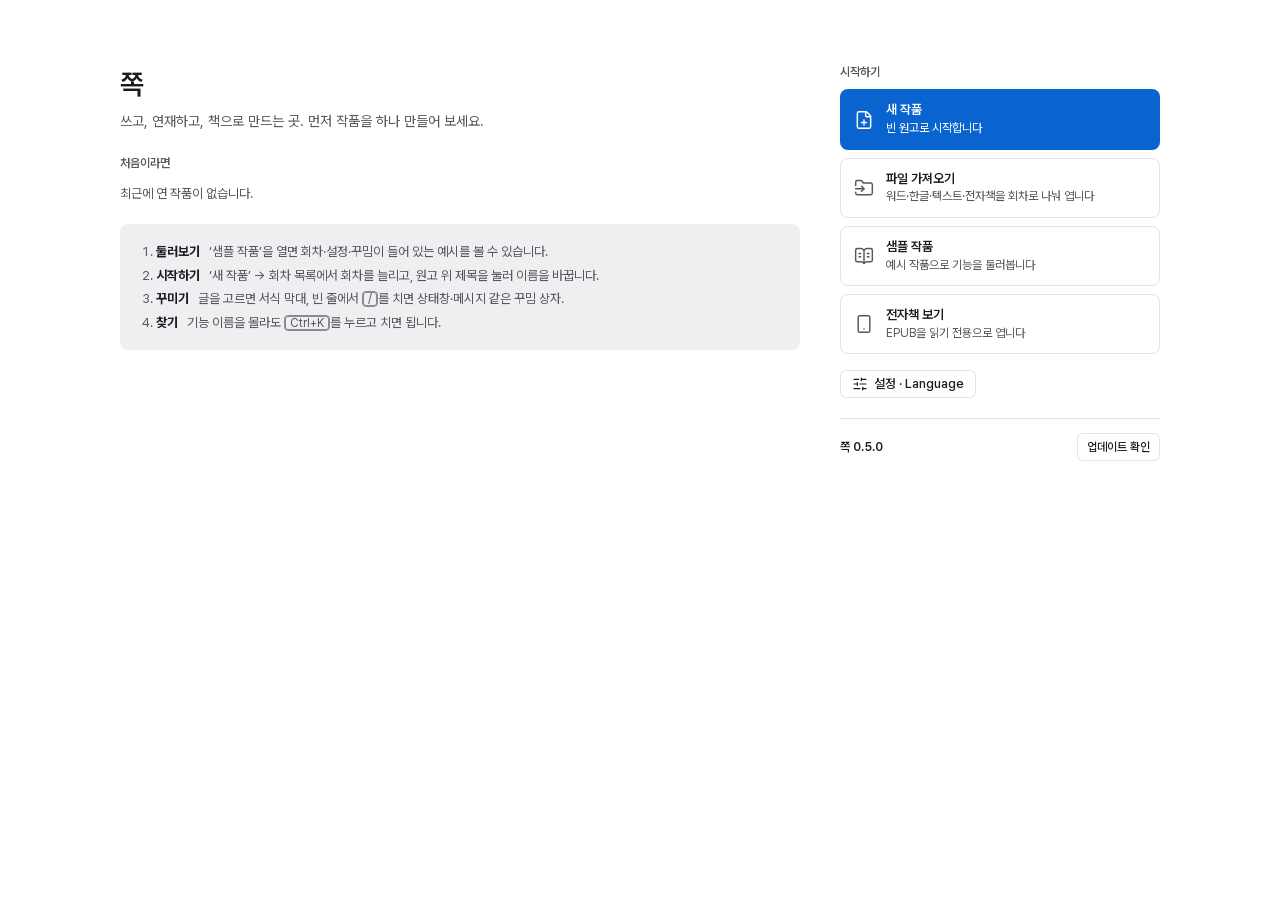
==== commit ee046f61: "사이트 올리기" ====
--- a/app/index.html
+++ b/app/index.html
@@ -17,11 +17,11 @@
     <meta property="og:image" content="https://9w3am.github.io/wongosil/og.png" />
     <link rel="apple-touch-icon" href="./icon-180.png" />
     <title>쪽</title>
-    <script type="module" crossorigin src="./assets/index-DjPQT2K3.js"></script>
+    <script type="module" crossorigin src="./assets/index-ZZgfvAKZ.js"></script>
     <link rel="modulepreload" crossorigin href="./assets/preload-helper-PPVm8Dsz.js">
     <link rel="modulepreload" crossorigin href="./assets/update-CbzywYTz.js">
     <link rel="modulepreload" crossorigin href="./assets/print-BG1Rjkv_.js">
-    <link rel="stylesheet" crossorigin href="./assets/index-Cn5eiKfL.css">
+    <link rel="stylesheet" crossorigin href="./assets/index-BCEdkgSI.css">
   </head>
   <body>
     <div id="root"></div>
--- a/app/assets/index-BCEdkgSI.css
+++ b/app/assets/index-BCEdkgSI.css
@@ -0,0 +1 @@
+@font-face{font-family:Pretendard Variable;font-weight:45 920;font-style:normal;font-display:swap;src:url(./PretendardVariable-CJuje-Rk.woff2) format("woff2-variations")}@font-face{font-family:Nanum Myeongjo;font-style:normal;font-display:swap;font-weight:400;src:url(./nanum-myeongjo-0-400-normal-mNfJ20uO.woff2) format("woff2");unicode-range:U+f9ca-fa0b,U+ff03-ff05,U+ff07,U+ff0a-ff0b,U+ff0d-ff19,U+ff1b,U+ff1d,U+ff20-ff5b,U+ff5d,U+ffe0-ffe3,U+ffe5-ffe6}@font-face{font-family:Nanum Myeongjo;font-style:normal;font-display:swap;font-weight:400;src:url(./nanum-myeongjo-2-400-normal-Du9zY-Hv.woff2) format("woff2");unicode-range:U+d723-d728,U+d72a-d733,U+d735-d748,U+d74a-d74f,U+d752-d753,U+d755-d757,U+d75a-d75f,U+d762-d764,U+d766-d768,U+d76a-d76b,U+d76d-d76f,U+d771-d787,U+d789-d78b,U+d78d-d78f,U+d791-d797,U+d79a,U+d79c,U+d79e-d7a3,U+f900-f909,U+f90b-f92e}@font-face{font-family:Nanum Myeongjo;font-style:normal;font-display:swap;font-weight:400;src:url(./nanum-myeongjo-3-400-normal-CL7NJXIS.woff2) format("woff2");unicode-range:U+d679-d68b,U+d68e-d69e,U+d6a0,U+d6a2-d6a7,U+d6a9-d6c3,U+d6c6-d6c7,U+d6c9-d6cb,U+d6cd-d6d3,U+d6d5-d6d6,U+d6d8-d6e3,U+d6e5-d6e7,U+d6e9-d6fb,U+d6fd-d717,U+d719-d71f,U+d721-d722}@font-face{font-family:Nanum Myeongjo;font-style:normal;font-display:swap;font-weight:400;src:url(./nanum-myeongjo-4-400-normal-DsT4mCsm.woff2) format("woff2");unicode-range:U+d5bc-d5c7,U+d5ca-d5cb,U+d5cd-d5cf,U+d5d1-d5d7,U+d5d9-d5da,U+d5dc,U+d5de-d5e3,U+d5e6-d5e7,U+d5e9-d5eb,U+d5ed-d5f6,U+d5f8,U+d5fa-d5ff,U+d602-d603,U+d605-d607,U+d609-d60f,U+d612-d613,U+d616-d61b,U+d61d-d637,U+d63a-d63b,U+d63d-d63f,U+d641-d647,U+d64a-d64c,U+d64e-d653,U+d656-d657,U+d659-d65b,U+d65d-d666,U+d668,U+d66a-d678}@font-face{font-family:Nanum Myeongjo;font-style:normal;font-display:swap;font-weight:400;src:url(./nanum-myeongjo-5-400-normal-Ds5-e3xP.woff2) format("woff2");unicode-range:U+d507,U+d509-d50b,U+d50d-d513,U+d515-d53b,U+d53e-d53f,U+d541-d543,U+d545-d54c,U+d54e,U+d550,U+d552-d557,U+d55a-d55b,U+d55d-d55f,U+d561-d564,U+d566-d567,U+d56a,U+d56c,U+d56e-d573,U+d576-d577,U+d579-d583,U+d585-d586,U+d58a-d5a4,U+d5a6-d5bb}@font-face{font-family:Nanum Myeongjo;font-style:normal;font-display:swap;font-weight:400;src:url(./nanum-myeongjo-6-400-normal-BS-MtFkK.woff2) format("woff2");unicode-range:U+d464-d477,U+d47a-d47b,U+d47d-d47f,U+d481-d487,U+d489-d48a,U+d48c,U+d48e-d4e7,U+d4e9-d503,U+d505-d506}@font-face{font-family:Nanum Myeongjo;font-style:normal;font-display:swap;font-weight:400;src:url(./nanum-myeongjo-7-400-normal-DXCCPRsu.woff2) format("woff2");unicode-range:U+d3bf-d3c7,U+d3ca-d3cf,U+d3d1-d3eb,U+d3ee-d3ef,U+d3f1-d3f3,U+d3f5-d3fb,U+d3fd-d400,U+d402-d45b,U+d45d-d463}@font-face{font-family:Nanum Myeongjo;font-style:normal;font-display:swap;font-weight:400;src:url(./nanum-myeongjo-8-400-normal-CP4A-C3e.woff2) format("woff2");unicode-range:U+d2ff,U+d302-d304,U+d306-d30b,U+d30f,U+d311-d313,U+d315-d31b,U+d31e,U+d322-d324,U+d326-d327,U+d32a-d32b,U+d32d-d32f,U+d331-d337,U+d339-d33c,U+d33e-d37b,U+d37e-d37f,U+d381-d383,U+d385-d38b,U+d38e-d390,U+d392-d397,U+d39a-d39b,U+d39d-d39f,U+d3a1-d3a7,U+d3a9-d3aa,U+d3ac,U+d3ae-d3b3,U+d3b5-d3b7,U+d3b9-d3bb,U+d3bd-d3be}@font-face{font-family:Nanum Myeongjo;font-style:normal;font-display:swap;font-weight:400;src:url(./nanum-myeongjo-9-400-normal-CBmMlnNI.woff2) format("woff2");unicode-range:U+d257-d27f,U+d281-d29b,U+d29d-d29f,U+d2a1-d2ab,U+d2ad-d2b7,U+d2ba-d2bb,U+d2bd-d2bf,U+d2c1-d2c7,U+d2c9-d2ef,U+d2f2-d2f3,U+d2f5-d2f7,U+d2f9-d2fe}@font-face{font-family:Nanum Myeongjo;font-style:normal;font-display:swap;font-weight:400;src:url(./nanum-myeongjo-10-400-normal-DeiP0MC-.woff2) format("woff2");unicode-range:U+d1b4,U+d1b6-d1f3,U+d1f5-d22b,U+d22e-d22f,U+d231-d233,U+d235-d23b,U+d23d-d240,U+d242-d256}@font-face{font-family:Nanum Myeongjo;font-style:normal;font-display:swap;font-weight:400;src:url(./nanum-myeongjo-11-400-normal-CuHmHhhh.woff2) format("woff2");unicode-range:U+d105-d12f,U+d132-d133,U+d135-d137,U+d139-d13f,U+d141-d142,U+d144,U+d146-d14b,U+d14e-d14f,U+d151-d153,U+d155-d15b,U+d15e-d187,U+d189-d19f,U+d1a2-d1a3,U+d1a5-d1a7,U+d1a9-d1af,U+d1b2-d1b3}@font-face{font-family:Nanum Myeongjo;font-style:normal;font-display:swap;font-weight:400;src:url(./nanum-myeongjo-12-400-normal-DNHwnQPn.woff2) format("woff2");unicode-range:U+d04b-d04f,U+d051-d057,U+d059-d06b,U+d06d-d06f,U+d071-d073,U+d075-d07b,U+d07e-d0a3,U+d0a6-d0a7,U+d0a9-d0ab,U+d0ad-d0b3,U+d0b6,U+d0b8,U+d0ba-d0bf,U+d0c2-d0c3,U+d0c5-d0c7,U+d0c9-d0cf,U+d0d2,U+d0d6-d0db,U+d0de-d0df,U+d0e1-d0e3,U+d0e5-d0eb,U+d0ee-d0f0,U+d0f2-d104}@font-face{font-family:Nanum Myeongjo;font-style:normal;font-display:swap;font-weight:400;src:url(./nanum-myeongjo-13-400-normal-BYrM8noo.woff2) format("woff2");unicode-range:U+cfa2-cfc3,U+cfc5-cfdf,U+cfe2-cfe3,U+cfe5-cfe7,U+cfe9-cff4,U+cff6-cffb,U+cffd-cfff,U+d001-d003,U+d005-d017,U+d019-d033,U+d036-d037,U+d039-d03b,U+d03d-d04a}@font-face{font-family:Nanum Myeongjo;font-style:normal;font-display:swap;font-weight:400;src:url(./nanum-myeongjo-14-400-normal-DqVUvz8q.woff2) format("woff2");unicode-range:U+cef0-cef3,U+cef6,U+cef9-ceff,U+cf01-cf03,U+cf05-cf07,U+cf09-cf0f,U+cf11-cf12,U+cf14-cf1b,U+cf1d-cf1f,U+cf21-cf2f,U+cf31-cf53,U+cf56-cf57,U+cf59-cf5b,U+cf5d-cf63,U+cf66,U+cf68,U+cf6a-cf6f,U+cf71-cf84,U+cf86-cf8b,U+cf8d-cfa1}@font-face{font-family:Nanum Myeongjo;font-style:normal;font-display:swap;font-weight:400;src:url(./nanum-myeongjo-15-400-normal-DZz9UJ5Z.woff2) format("woff2");unicode-range:U+ce3c-ce57,U+ce5a-ce5b,U+ce5d-ce5f,U+ce61-ce67,U+ce6a,U+ce6c,U+ce6e-ce73,U+ce76-ce77,U+ce79-ce7b,U+ce7d-ce83,U+ce85-ce88,U+ce8a-ce8f,U+ce91-ce93,U+ce95-ce97,U+ce99-ce9f,U+cea2,U+cea4-ceab,U+cead-cee3,U+cee6-cee7,U+cee9-ceeb,U+ceed-ceef}@font-face{font-family:Nanum Myeongjo;font-style:normal;font-display:swap;font-weight:400;src:url(./nanum-myeongjo-16-400-normal-DskK5W6J.woff2) format("woff2");unicode-range:U+cd92-cd93,U+cd96-cd97,U+cd99-cd9b,U+cd9d-cda3,U+cda6-cda8,U+cdaa-cdaf,U+cdb1-cdc3,U+cdc5-cdcb,U+cdcd-cde7,U+cde9-ce03,U+ce05-ce1f,U+ce22-ce34,U+ce36-ce3b}@font-face{font-family:Nanum Myeongjo;font-style:normal;font-display:swap;font-weight:400;src:url(./nanum-myeongjo-17-400-normal-MayMhZ6T.woff2) format("woff2");unicode-range:U+ccef-cd07,U+cd0a-cd0b,U+cd0d-cd1a,U+cd1c,U+cd1e-cd2b,U+cd2d-cd5b,U+cd5d-cd77,U+cd79-cd91}@font-face{font-family:Nanum Myeongjo;font-style:normal;font-display:swap;font-weight:400;src:url(./nanum-myeongjo-18-400-normal-2MXoUdEs.woff2) format("woff2");unicode-range:U+cc3f-cc43,U+cc46-cc47,U+cc49-cc4b,U+cc4d-cc53,U+cc55-cc58,U+cc5a-cc5f,U+cc61-cc97,U+cc9a-cc9b,U+cc9d-cc9f,U+cca1-cca7,U+ccaa,U+ccac,U+ccae-ccb3,U+ccb6-ccb7,U+ccb9-ccbb,U+ccbd-cccf,U+ccd1-cce3,U+cce5-ccee}@font-face{font-family:Nanum Myeongjo;font-style:normal;font-display:swap;font-weight:400;src:url(./nanum-myeongjo-19-400-normal-DaaVNeOK.woff2) format("woff2");unicode-range:U+cb91-cbd3,U+cbd5-cbe3,U+cbe5-cc0b,U+cc0e-cc0f,U+cc11-cc13,U+cc15-cc1b,U+cc1d-cc20,U+cc23-cc27,U+cc2a-cc2b,U+cc2d,U+cc2f,U+cc31-cc37,U+cc3a,U+cc3c}@font-face{font-family:Nanum Myeongjo;font-style:normal;font-display:swap;font-weight:400;src:url(./nanum-myeongjo-20-400-normal-G94HoaCo.woff2) format("woff2");unicode-range:U+caf4-cb47,U+cb4a-cb90}@font-face{font-family:Nanum Myeongjo;font-style:normal;font-display:swap;font-weight:400;src:url(./nanum-myeongjo-21-400-normal-p5WYOu-J.woff2) format("woff2");unicode-range:U+ca4a-ca4b,U+ca4e-ca4f,U+ca51-ca53,U+ca55-ca5b,U+ca5d-ca60,U+ca62-ca83,U+ca85-cabb,U+cabe-cabf,U+cac1-cac3,U+cac5-cacb,U+cacd-cad0,U+cad2,U+cad4-cad8,U+cada-caf3}@font-face{font-family:Nanum Myeongjo;font-style:normal;font-display:swap;font-weight:400;src:url(./nanum-myeongjo-22-400-normal-BmuFbMd4.woff2) format("woff2");unicode-range:U+c996-c997,U+c99a-c99c,U+c99e-c9bf,U+c9c2-c9c3,U+c9c5-c9c7,U+c9c9-c9cf,U+c9d2,U+c9d4,U+c9d7-c9d8,U+c9db,U+c9de-c9df,U+c9e1-c9e3,U+c9e5-c9e6,U+c9e8-c9eb,U+c9ee-c9f0,U+c9f2-c9f7,U+c9f9-ca0b,U+ca0d-ca28,U+ca2a-ca49}@font-face{font-family:Nanum Myeongjo;font-style:normal;font-display:swap;font-weight:400;src:url(./nanum-myeongjo-23-400-normal-DpGqALXj.woff2) format("woff2");unicode-range:U+c8e9-c8f4,U+c8f6-c8fb,U+c8fe-c8ff,U+c901-c903,U+c905-c90b,U+c90e-c910,U+c912-c917,U+c919-c92b,U+c92d-c94f,U+c951-c953,U+c955-c96b,U+c96d-c973,U+c975-c987,U+c98a-c98b,U+c98d-c98f,U+c991-c995}@font-face{font-family:Nanum Myeongjo;font-style:normal;font-display:swap;font-weight:400;src:url(./nanum-myeongjo-24-400-normal-KNXAz3zV.woff2) format("woff2");unicode-range:U+c841-c84b,U+c84d-c86f,U+c872-c873,U+c875-c877,U+c879-c87f,U+c882-c884,U+c887-c88a,U+c88d-c8c3,U+c8c5-c8df,U+c8e1-c8e8}@font-face{font-family:Nanum Myeongjo;font-style:normal;font-display:swap;font-weight:400;src:url(./nanum-myeongjo-25-400-normal-D58fIetb.woff2) format("woff2");unicode-range:U+c779-c77b,U+c77e-c782,U+c786,U+c78b,U+c78d,U+c78f,U+c792-c793,U+c795,U+c797,U+c799-c79f,U+c7a2,U+c7a7-c7ab,U+c7ae-c7bb,U+c7bd-c7c0,U+c7c2-c7c7,U+c7c9-c7dc,U+c7de-c7ff,U+c802-c803,U+c805-c807,U+c809,U+c80b-c80f,U+c812,U+c814,U+c817-c81b,U+c81e-c81f,U+c821-c823,U+c825-c82e,U+c830-c837,U+c839-c83b,U+c83d-c840}@font-face{font-family:Nanum Myeongjo;font-style:normal;font-display:swap;font-weight:400;src:url(./nanum-myeongjo-26-400-normal-BsH93Ppc.woff2) format("woff2");unicode-range:U+c6bb-c6bf,U+c6c2,U+c6c4,U+c6c6-c6cb,U+c6ce-c6cf,U+c6d1-c6d3,U+c6d5-c6db,U+c6dd-c6df,U+c6e1-c6e7,U+c6e9-c6eb,U+c6ed-c6ef,U+c6f1-c6f8,U+c6fa-c703,U+c705-c707,U+c709-c70b,U+c70d-c716,U+c718,U+c71a-c71f,U+c722-c723,U+c725-c727,U+c729-c734,U+c736-c73b,U+c73e-c73f,U+c741-c743,U+c745-c74b,U+c74e-c750,U+c752-c757,U+c759-c773,U+c776-c777}@font-face{font-family:Nanum Myeongjo;font-style:normal;font-display:swap;font-weight:400;src:url(./nanum-myeongjo-27-400-normal-BzZ3eVzt.woff2) format("woff2");unicode-range:U+c5f5-c5fb,U+c5fe,U+c602-c605,U+c607,U+c609-c60f,U+c611-c61a,U+c61c-c623,U+c626-c627,U+c629-c62b,U+c62d,U+c62f-c632,U+c636,U+c638,U+c63a-c63f,U+c642-c643,U+c645-c647,U+c649-c652,U+c656-c65b,U+c65d-c65f,U+c661-c663,U+c665-c677,U+c679-c67b,U+c67d-c693,U+c696-c697,U+c699-c69b,U+c69d-c6a3,U+c6a6,U+c6a8,U+c6aa-c6af,U+c6b2-c6b3,U+c6b5-c6b7,U+c6b9-c6ba}@font-face{font-family:Nanum Myeongjo;font-style:normal;font-display:swap;font-weight:400;src:url(./nanum-myeongjo-28-400-normal-DxqDQTzj.woff2) format("woff2");unicode-range:U+c517-c527,U+c52a-c52b,U+c52d-c52f,U+c531-c538,U+c53a,U+c53c,U+c53e-c543,U+c546-c547,U+c54b,U+c54d-c552,U+c556,U+c55a-c55b,U+c55d,U+c55f,U+c562-c563,U+c565-c567,U+c569-c56f,U+c572,U+c574,U+c576-c57b,U+c57e-c57f,U+c581-c583,U+c585-c586,U+c588-c58b,U+c58e,U+c590,U+c592-c596,U+c599-c5b3,U+c5b6-c5b7,U+c5ba,U+c5be-c5c3,U+c5ca-c5cb,U+c5cd,U+c5cf,U+c5d2-c5d3,U+c5d5-c5d7,U+c5d9-c5df,U+c5e1-c5e2,U+c5e4,U+c5e6-c5eb,U+c5ef,U+c5f1-c5f3}@font-face{font-family:Nanum Myeongjo;font-style:normal;font-display:swap;font-weight:400;src:url(./nanum-myeongjo-29-400-normal-sjK9nJsZ.woff2) format("woff2");unicode-range:U+c475-c4ef,U+c4f2-c4f3,U+c4f5-c4f7,U+c4f9-c4ff,U+c502-c50b,U+c50d-c516}@font-face{font-family:Nanum Myeongjo;font-style:normal;font-display:swap;font-weight:400;src:url(./nanum-myeongjo-30-400-normal-CdYLj4Mv.woff2) format("woff2");unicode-range:U+c3d0-c3d7,U+c3da-c3db,U+c3dd-c3de,U+c3e1-c3ec,U+c3ee-c3f3,U+c3f5-c42b,U+c42d-c463,U+c466-c474}@font-face{font-family:Nanum Myeongjo;font-style:normal;font-display:swap;font-weight:400;src:url(./nanum-myeongjo-31-400-normal-lnLj6_hs.woff2) format("woff2");unicode-range:U+c32b-c367,U+c36a-c36b,U+c36d-c36f,U+c371-c377,U+c37a-c37b,U+c37e-c383,U+c385-c387,U+c389-c3cf}@font-face{font-family:Nanum Myeongjo;font-style:normal;font-display:swap;font-weight:400;src:url(./nanum-myeongjo-32-400-normal-DQdDn0CQ.woff2) format("woff2");unicode-range:U+c26a-c26b,U+c26d-c26f,U+c271-c273,U+c275-c27b,U+c27e-c287,U+c289-c28f,U+c291-c297,U+c299-c29a,U+c29c-c2a3,U+c2a5-c2a7,U+c2a9-c2ab,U+c2ad-c2b3,U+c2b6,U+c2b8,U+c2ba-c2bb,U+c2bd-c2db,U+c2de-c2df,U+c2e1-c2e2,U+c2e5-c2ea,U+c2ee,U+c2f0,U+c2f2-c2f5,U+c2f7,U+c2fa-c2fb,U+c2fd-c2ff,U+c301-c307,U+c309-c30c,U+c30e-c312,U+c315-c323,U+c325-c328,U+c32a}@font-face{font-family:Nanum Myeongjo;font-style:normal;font-display:swap;font-weight:400;src:url(./nanum-myeongjo-33-400-normal-DaWNLa6B.woff2) format("woff2");unicode-range:U+c1bc-c1c3,U+c1c5-c1df,U+c1e1-c1fb,U+c1fd-c203,U+c205-c20c,U+c20e,U+c210-c217,U+c21a-c21b,U+c21d-c21e,U+c221-c227,U+c229-c22a,U+c22c,U+c22e,U+c230,U+c233-c24f,U+c251-c257,U+c259-c269}@font-face{font-family:Nanum Myeongjo;font-style:normal;font-display:swap;font-weight:400;src:url(./nanum-myeongjo-34-400-normal-B3PfnjqE.woff2) format("woff2");unicode-range:U+c101-c11b,U+c11f,U+c121-c123,U+c125-c12b,U+c12e,U+c132-c137,U+c13a-c13b,U+c13d-c13f,U+c141-c147,U+c14a,U+c14c-c153,U+c155-c157,U+c159-c15b,U+c15d-c166,U+c169-c16f,U+c171-c177,U+c179-c18b,U+c18e-c18f,U+c191-c193,U+c195-c19b,U+c19d-c19e,U+c1a0,U+c1a2-c1a4,U+c1a6-c1bb}@font-face{font-family:Nanum Myeongjo;font-style:normal;font-display:swap;font-weight:400;src:url(./nanum-myeongjo-35-400-normal-DcRXyPco.woff2) format("woff2");unicode-range:U+c049-c057,U+c059-c05b,U+c05d-c05f,U+c061-c067,U+c069-c08f,U+c091-c0ab,U+c0ae-c0af,U+c0b1-c0b3,U+c0b5,U+c0b7-c0bb,U+c0be,U+c0c2-c0c7,U+c0ca-c0cb,U+c0cd-c0cf,U+c0d1-c0d7,U+c0d9-c0da,U+c0dc,U+c0de-c0e3,U+c0e5-c0eb,U+c0ed-c0f3,U+c0f6,U+c0f8,U+c0fa-c0ff}@font-face{font-family:Nanum Myeongjo;font-style:normal;font-display:swap;font-weight:400;src:url(./nanum-myeongjo-36-400-normal-QiZpJRl3.woff2) format("woff2");unicode-range:U+bfa7-bfaf,U+bfb1-bfc4,U+bfc6-bfcb,U+bfce-bfcf,U+bfd1-bfd3,U+bfd5-bfdb,U+bfdd-c048}@font-face{font-family:Nanum Myeongjo;font-style:normal;font-display:swap;font-weight:400;src:url(./nanum-myeongjo-37-400-normal-CWSP86lh.woff2) format("woff2");unicode-range:U+bf07,U+bf09-bf3f,U+bf41-bf4f,U+bf52-bf54,U+bf56-bfa6}@font-face{font-family:Nanum Myeongjo;font-style:normal;font-display:swap;font-weight:400;src:url(./nanum-myeongjo-38-400-normal-CZa65D1j.woff2) format("woff2");unicode-range:U+be56,U+be58,U+be5c-be5f,U+be62-be63,U+be65-be67,U+be69-be74,U+be76-be7b,U+be7e-be7f,U+be81-be8e,U+be90,U+be92-bea7,U+bea9-becf,U+bed2-bed3,U+bed5-bed6,U+bed9-bee3,U+bee6-bf06}@font-face{font-family:Nanum Myeongjo;font-style:normal;font-display:swap;font-weight:400;src:url(./nanum-myeongjo-39-400-normal-BzNhpRdE.woff2) format("woff2");unicode-range:U+bdb0-bdd3,U+bdd5-bdef,U+bdf1-be0b,U+be0d-be0f,U+be11-be13,U+be15-be43,U+be46-be47,U+be49-be4b,U+be4d-be53}@font-face{font-family:Nanum Myeongjo;font-style:normal;font-display:swap;font-weight:400;src:url(./nanum-myeongjo-40-400-normal-BLO8zxb8.woff2) format("woff2");unicode-range:U+bd03,U+bd06,U+bd08,U+bd0a-bd0f,U+bd11-bd22,U+bd25-bd47,U+bd49-bd58,U+bd5a-bd7f,U+bd82-bd83,U+bd85-bd87,U+bd8a-bd8f,U+bd91-bd92,U+bd94,U+bd96-bd98,U+bd9a-bdaf}@font-face{font-family:Nanum Myeongjo;font-style:normal;font-display:swap;font-weight:400;src:url(./nanum-myeongjo-41-400-normal-B1TnuAbS.woff2) format("woff2");unicode-range:U+bc4e-bc83,U+bc86-bc87,U+bc89-bc8b,U+bc8d-bc93,U+bc96,U+bc98,U+bc9b-bc9f,U+bca2-bca3,U+bca5-bca7,U+bca9-bcb2,U+bcb4-bcbb,U+bcbe-bcbf,U+bcc1-bcc3,U+bcc5-bccc,U+bcce-bcd0,U+bcd2-bcd4,U+bcd6-bcf3,U+bcf7,U+bcf9-bcfb,U+bcfd-bd02}@font-face{font-family:Nanum Myeongjo;font-style:normal;font-display:swap;font-weight:400;src:url(./nanum-myeongjo-42-400-normal-DeBKxK7V.woff2) format("woff2");unicode-range:U+bb90-bba3,U+bba5-bbab,U+bbad-bbbf,U+bbc1-bbf7,U+bbfa-bbfb,U+bbfd-bbfe,U+bc01-bc07,U+bc09-bc0a,U+bc0e,U+bc10,U+bc12-bc13,U+bc17,U+bc19-bc1a,U+bc1e,U+bc20-bc23,U+bc26,U+bc28,U+bc2a-bc2c,U+bc2e-bc2f,U+bc32-bc33,U+bc35-bc37,U+bc39-bc3f,U+bc41-bc42,U+bc44,U+bc46-bc48,U+bc4a-bc4d}@font-face{font-family:Nanum Myeongjo;font-style:normal;font-display:swap;font-weight:400;src:url(./nanum-myeongjo-43-400-normal-O6bh0A7S.woff2) format("woff2");unicode-range:U+bae6-bafb,U+bafd-bb17,U+bb19-bb33,U+bb37,U+bb39-bb3a,U+bb3d-bb43,U+bb45-bb46,U+bb48,U+bb4a-bb4f,U+bb51-bb53,U+bb55-bb57,U+bb59-bb62,U+bb64-bb8f}@font-face{font-family:Nanum Myeongjo;font-style:normal;font-display:swap;font-weight:400;src:url(./nanum-myeongjo-44-400-normal-BhgsbxUL.woff2) format("woff2");unicode-range:U+ba30-ba37,U+ba3a-ba3b,U+ba3d-ba3f,U+ba41-ba47,U+ba49-ba4a,U+ba4c,U+ba4e-ba53,U+ba56-ba57,U+ba59-ba5b,U+ba5d-ba63,U+ba65-ba66,U+ba68-ba6f,U+ba71-ba73,U+ba75-ba77,U+ba79-ba84,U+ba86,U+ba88-baa7,U+baaa,U+baad-baaf,U+bab1-bab7,U+baba,U+babc,U+babe-bae5}@font-face{font-family:Nanum Myeongjo;font-style:normal;font-display:swap;font-weight:400;src:url(./nanum-myeongjo-45-400-normal-CahziJZD.woff2) format("woff2");unicode-range:U+b96e-b973,U+b976-b977,U+b979-b97b,U+b97d-b983,U+b986,U+b988,U+b98a-b98d,U+b98f-b9ab,U+b9ae-b9af,U+b9b1-b9b3,U+b9b5-b9bb,U+b9be,U+b9c0,U+b9c2-b9c7,U+b9ca-b9cb,U+b9cd,U+b9d2-b9d7,U+b9da,U+b9dc,U+b9df-b9e0,U+b9e2,U+b9e6-b9e7,U+b9e9-b9f3,U+b9f6,U+b9f8,U+b9fb-ba2f}@font-face{font-family:Nanum Myeongjo;font-style:normal;font-display:swap;font-weight:400;src:url(./nanum-myeongjo-46-400-normal-81vG7RY9.woff2) format("woff2");unicode-range:U+b8bf-b8cb,U+b8cd-b8e0,U+b8e2-b8e7,U+b8ea-b8eb,U+b8ed-b8ef,U+b8f1-b8f7,U+b8fa,U+b8fc,U+b8fe-b903,U+b905-b917,U+b919-b91f,U+b921-b93b,U+b93d-b957,U+b95a-b95b,U+b95d-b95f,U+b961-b967,U+b969-b96c}@font-face{font-family:Nanum Myeongjo;font-style:normal;font-display:swap;font-weight:400;src:url(./nanum-myeongjo-47-400-normal-k-HsyKtg.woff2) format("woff2");unicode-range:U+b80d-b80f,U+b811-b817,U+b81a,U+b81c-b823,U+b826-b827,U+b829-b82b,U+b82d-b833,U+b836,U+b83a-b83f,U+b841-b85b,U+b85e-b85f,U+b861-b863,U+b865-b86b,U+b86e,U+b870,U+b872-b8af,U+b8b1-b8be}@font-face{font-family:Nanum Myeongjo;font-style:normal;font-display:swap;font-weight:400;src:url(./nanum-myeongjo-48-400-normal-Bj1Q_lDf.woff2) format("woff2");unicode-range:U+b74d-b75f,U+b761-b763,U+b765-b774,U+b776-b77b,U+b77e-b77f,U+b781-b783,U+b785-b78b,U+b78e,U+b792-b796,U+b79a-b79b,U+b79d-b7a7,U+b7aa,U+b7ae-b7b3,U+b7b6-b7c8,U+b7ca-b7eb,U+b7ee-b7ef,U+b7f1-b7f3,U+b7f5-b7fb,U+b7fe,U+b802-b806,U+b80a-b80b}@font-face{font-family:Nanum Myeongjo;font-style:normal;font-display:swap;font-weight:400;src:url(./nanum-myeongjo-49-400-normal-ax3_Jxc8.woff2) format("woff2");unicode-range:U+b6a7-b6aa,U+b6ac-b6b0,U+b6b2-b6ef,U+b6f1-b727,U+b72a-b72b,U+b72d-b72e,U+b731-b737,U+b739-b73a,U+b73c-b743,U+b745-b74c}@font-face{font-family:Nanum Myeongjo;font-style:normal;font-display:swap;font-weight:400;src:url(./nanum-myeongjo-50-400-normal-BgKBrqsI.woff2) format("woff2");unicode-range:U+b605-b60f,U+b612-b617,U+b619-b624,U+b626-b69b,U+b69e-b6a3,U+b6a5-b6a6}@font-face{font-family:Nanum Myeongjo;font-style:normal;font-display:swap;font-weight:400;src:url(./nanum-myeongjo-51-400-normal-B2NzQXY9.woff2) format("woff2");unicode-range:U+b55f,U+b562-b583,U+b585-b59f,U+b5a2-b5a3,U+b5a5-b5a7,U+b5a9-b5b2,U+b5b5-b5ba,U+b5bd-b604}@font-face{font-family:Nanum Myeongjo;font-style:normal;font-display:swap;font-weight:400;src:url(./nanum-myeongjo-52-400-normal-BPdDHef3.woff2) format("woff2");unicode-range:U+b4a5-b4b6,U+b4b8-b4bf,U+b4c1-b4c7,U+b4c9-b4db,U+b4de-b4df,U+b4e1-b4e2,U+b4e5-b4eb,U+b4ee,U+b4f0,U+b4f2-b513,U+b516-b517,U+b519-b51a,U+b51d-b523,U+b526,U+b528,U+b52b-b52f,U+b532-b533,U+b535-b537,U+b539-b53f,U+b541-b544,U+b546-b54b,U+b54d-b54f,U+b551-b55b,U+b55d-b55e}@font-face{font-family:Nanum Myeongjo;font-style:normal;font-display:swap;font-weight:400;src:url(./nanum-myeongjo-53-400-normal-CcKTuZMS.woff2) format("woff2");unicode-range:U+b3f8-b3fb,U+b3fd-b40f,U+b411-b417,U+b419-b41b,U+b41d-b41f,U+b421-b427,U+b42a-b42b,U+b42d-b44f,U+b452-b453,U+b455-b457,U+b459-b45f,U+b462-b464,U+b466-b46b,U+b46d-b47f,U+b481-b4a3}@font-face{font-family:Nanum Myeongjo;font-style:normal;font-display:swap;font-weight:400;src:url(./nanum-myeongjo-54-400-normal-B2km29_B.woff2) format("woff2");unicode-range:U+b342-b353,U+b356-b357,U+b359-b35b,U+b35d-b35e,U+b360-b363,U+b366,U+b368,U+b36a-b36d,U+b36f,U+b372-b373,U+b375-b377,U+b379-b37f,U+b381-b382,U+b384,U+b386-b38b,U+b38d-b3c3,U+b3c6-b3c7,U+b3c9-b3ca,U+b3cd-b3d3,U+b3d6,U+b3d8,U+b3da-b3f7}@font-face{font-family:Nanum Myeongjo;font-style:normal;font-display:swap;font-weight:400;src:url(./nanum-myeongjo-55-400-normal-DVYT_cgR.woff2) format("woff2");unicode-range:U+b27c-b283,U+b285-b28f,U+b292-b293,U+b295-b297,U+b29a-b29f,U+b2a1-b2a4,U+b2a7-b2a9,U+b2ab,U+b2ad-b2c7,U+b2ca-b2cb,U+b2cd-b2cf,U+b2d1-b2d7,U+b2da,U+b2dc,U+b2de-b2e3,U+b2e7,U+b2e9-b2ea,U+b2ef-b2f3,U+b2f6,U+b2f8,U+b2fa-b2fb,U+b2fd-b2fe,U+b302-b303,U+b305-b307,U+b309-b30f,U+b312,U+b316-b31b,U+b31d-b341}@font-face{font-family:Nanum Myeongjo;font-style:normal;font-display:swap;font-weight:400;src:url(./nanum-myeongjo-56-400-normal-AdYRh8m-.woff2) format("woff2");unicode-range:U+b1d6-b1e7,U+b1e9-b1fc,U+b1fe-b203,U+b206-b207,U+b209-b20b,U+b20d-b213,U+b216-b21f,U+b221-b257,U+b259-b273,U+b275-b27b}@font-face{font-family:Nanum Myeongjo;font-style:normal;font-display:swap;font-weight:400;src:url(./nanum-myeongjo-57-400-normal-CrYvfOeu.woff2) format("woff2");unicode-range:U+b120-b122,U+b126-b127,U+b129-b12b,U+b12d-b133,U+b136,U+b138,U+b13a-b13f,U+b142-b143,U+b145-b14f,U+b151-b153,U+b156-b157,U+b159-b177,U+b17a-b17b,U+b17d-b17f,U+b181-b187,U+b189-b18c,U+b18e-b191,U+b195-b1a7,U+b1a9-b1cb,U+b1cd-b1d5}@font-face{font-family:Nanum Myeongjo;font-style:normal;font-display:swap;font-weight:400;src:url(./nanum-myeongjo-58-400-normal-DAaqXKgG.woff2) format("woff2");unicode-range:U+b05f-b07b,U+b07e-b07f,U+b081-b083,U+b085-b08b,U+b08d-b097,U+b09b,U+b09d-b09f,U+b0a2-b0a7,U+b0aa,U+b0b0,U+b0b2,U+b0b6-b0b7,U+b0b9-b0bb,U+b0bd-b0c3,U+b0c6-b0c7,U+b0ca-b0cf,U+b0d1-b0df,U+b0e1-b0e4,U+b0e6-b107,U+b10a-b10b,U+b10d-b10f,U+b111-b112,U+b114-b117,U+b119-b11a,U+b11c-b11f}@font-face{font-family:Nanum Myeongjo;font-style:normal;font-display:swap;font-weight:400;src:url(./nanum-myeongjo-59-400-normal-Bu3Vvu2a.woff2) format("woff2");unicode-range:U+afac-afb7,U+afba-afbb,U+afbd-afbf,U+afc1-afc6,U+afca-afcc,U+afce-afd3,U+afd5-afe7,U+afe9-afef,U+aff1-b00b,U+b00d-b00f,U+b011-b013,U+b015-b01b,U+b01d-b027,U+b029-b043,U+b045-b047,U+b049,U+b04b,U+b04d-b052,U+b055-b056,U+b058-b05c,U+b05e}@font-face{font-family:Nanum Myeongjo;font-style:normal;font-display:swap;font-weight:400;src:url(./nanum-myeongjo-60-400-normal-CXeYQZCM.woff2) format("woff2");unicode-range:U+af03-af07,U+af09-af2b,U+af2e-af33,U+af35-af3b,U+af3e-af40,U+af44-af47,U+af4a-af5c,U+af5e-af63,U+af65-af7f,U+af81-afab}@font-face{font-family:Nanum Myeongjo;font-style:normal;font-display:swap;font-weight:400;src:url(./nanum-myeongjo-61-400-normal-Cqozpxqh.woff2) format("woff2");unicode-range:U+ae56-ae5b,U+ae5e-ae60,U+ae62-ae64,U+ae66-ae67,U+ae69-ae6b,U+ae6d-ae83,U+ae85-aebb,U+aebf,U+aec1-aec3,U+aec5-aecb,U+aece,U+aed0,U+aed2-aed7,U+aed9-aef3,U+aef5-af02}@font-face{font-family:Nanum Myeongjo;font-style:normal;font-display:swap;font-weight:400;src:url(./nanum-myeongjo-62-400-normal-DNHr5vgb.woff2) format("woff2");unicode-range:U+ad9c-ada3,U+ada5-adbf,U+adc1-adc3,U+adc5-adc7,U+adc9-add2,U+add4-addb,U+addd-addf,U+ade1-ade3,U+ade5-adf7,U+adfa-adfb,U+adfd-adff,U+ae02-ae07,U+ae0a,U+ae0c,U+ae0e-ae13,U+ae15-ae2f,U+ae31-ae33,U+ae35-ae37,U+ae39-ae3f,U+ae42,U+ae44,U+ae46-ae49,U+ae4b,U+ae4f,U+ae51-ae53,U+ae55}@font-face{font-family:Nanum Myeongjo;font-style:normal;font-display:swap;font-weight:400;src:url(./nanum-myeongjo-63-400-normal-DDAB6zsY.woff2) format("woff2");unicode-range:U+ace2-ace3,U+ace5-ace6,U+ace9-acef,U+acf2,U+acf4,U+acf7-acfb,U+acfe-acff,U+ad01-ad03,U+ad05-ad0b,U+ad0d-ad10,U+ad12-ad1b,U+ad1d-ad33,U+ad35-ad48,U+ad4a-ad4f,U+ad51-ad6b,U+ad6e-ad6f,U+ad71-ad72,U+ad77-ad7c,U+ad7e,U+ad80,U+ad82-ad87,U+ad89-ad8b,U+ad8d-ad8f,U+ad91-ad9b}@font-face{font-family:Nanum Myeongjo;font-style:normal;font-display:swap;font-weight:400;src:url(./nanum-myeongjo-64-400-normal-BZFaNa-Y.woff2) format("woff2");unicode-range:U+ac25-ac2c,U+ac2e,U+ac30,U+ac32-ac37,U+ac39-ac3f,U+ac41-ac4c,U+ac4e-ac6f,U+ac72-ac73,U+ac75-ac76,U+ac79-ac7f,U+ac82,U+ac84-ac88,U+ac8a-ac8b,U+ac8d-ac8f,U+ac91-ac93,U+ac95-ac9b,U+ac9d-ac9e,U+aca1-aca7,U+acab,U+acad-acaf,U+acb1-acb7,U+acba-acbb,U+acbe-acc0,U+acc2-acc3,U+acc5-acdf}@font-face{font-family:Nanum Myeongjo;font-style:normal;font-display:swap;font-weight:400;src:url(./nanum-myeongjo-65-400-normal-CEUOgpYm.woff2) format("woff2");unicode-range:U+99df,U+99ed,U+99f1,U+99ff,U+9a01,U+9a08,U+9a0e-9a0f,U+9a19,U+9a2b,U+9a30,U+9a36-9a37,U+9a40,U+9a43,U+9a45,U+9a4d,U+9a55,U+9a57,U+9a5a-9a5b,U+9a5f,U+9a62,U+9a65,U+9a69-9a6a,U+9aa8,U+9ab8,U+9ad3,U+9ae5,U+9aee,U+9b1a,U+9b27,U+9b2a,U+9b31,U+9b3c,U+9b41-9b45,U+9b4f,U+9b54,U+9b5a,U+9b6f,U+9b8e,U+9b91,U+9b9f,U+9bab,U+9bae,U+9bc9,U+9bd6,U+9be4,U+9be8,U+9c0d,U+9c10,U+9c12,U+9c15,U+9c25,U+9c32,U+9c3b,U+9c47,U+9c49,U+9c57,U+9ce5,U+9ce7,U+9ce9,U+9cf3-9cf4,U+9cf6,U+9d09,U+9d1b,U+9d26,U+9d28,U+9d3b,U+9d51,U+9d5d,U+9d60-9d61,U+9d6c,U+9d72,U+9da9,U+9daf,U+9db4,U+9dc4,U+9dd7,U+9df2,U+9df8-9dfa,U+9e1a,U+9e1e,U+9e75,U+9e79,U+9e7d,U+9e7f,U+9e92-9e93,U+9e97,U+9e9d,U+9e9f,U+9ea5,U+9eb4-9eb5,U+9ebb,U+9ebe,U+9ec3,U+9ecd-9ece,U+9ed4,U+9ed8,U+9edb-9edc,U+9ede,U+9ee8,U+9ef4,U+9f07-9f08,U+9f0e,U+9f13,U+9f20,U+9f3b,U+9f4a-9f4b,U+9f4e,U+9f52,U+9f5f,U+9f61,U+9f67,U+9f6a,U+9f6c,U+9f77,U+9f8d,U+9f90,U+9f95,U+9f9c,U+ac02-ac03,U+ac05-ac06,U+ac09-ac0f,U+ac17-ac18,U+ac1b,U+ac1e-ac1f,U+ac21-ac23}@font-face{font-family:Nanum Myeongjo;font-style:normal;font-display:swap;font-weight:400;src:url(./nanum-myeongjo-94-400-normal-BqdJajfy.woff2) format("woff2");unicode-range:U+3136,U+3138,U+313a-3140,U+3143-3144,U+3150,U+3152,U+3154-3156,U+3158-315b,U+315d-315f,U+3162,U+3164-318c,U+318e,U+3200-321b,U+3231,U+3239,U+3251-325a,U+3260-327b,U+327e-327f,U+328a-3290,U+3294,U+329e,U+32a5,U+3380-3384,U+3388-338b}@font-face{font-family:Nanum Myeongjo;font-style:normal;font-display:swap;font-weight:400;src:url([data-uri]) format("woff2");unicode-range:U+2f7d,U+2f7f-2f8b,U+2f8e-2f90,U+2f92-2f97,U+2f99-2fa0,U+2fa2-2fa3,U+2fa5-2fa9,U+2fac-2fb1,U+2fb3-2fbc,U+2fc1-2fca,U+2fcd-2fd4,U+3003,U+3012-3019,U+301c,U+301e-3020,U+3036,U+3041,U+3043,U+3045,U+3047,U+3049,U+304e,U+3050,U+3052,U+3056,U+305a,U+305c,U+305e,U+3062,U+3065,U+306c,U+3070-307d,U+3080,U+3085,U+3087,U+308e,U+3090-3091,U+30a1,U+30a5,U+30a9,U+30ae,U+30b1-30b2,U+30b4,U+30b6,U+30bc-30be,U+30c2,U+30c5,U+30cc,U+30d2,U+30d4,U+30d8-30dd,U+30e4,U+30e6,U+30e8,U+30ee,U+30f0-30f2,U+30f4-30f6,U+3133,U+3135}@font-face{font-family:Nanum Myeongjo;font-style:normal;font-display:swap;font-weight:400;src:url(./nanum-myeongjo-96-400-normal-CgWupEl4.woff2) format("woff2");unicode-range:U+2541-254b,U+25a4-25a9,U+25b1,U+25b5,U+25b9,U+25bf,U+25c1,U+25c3,U+25c9-25ca,U+25cc,U+25ce,U+25d0-25d1,U+25e6,U+25ef,U+260f,U+261d,U+261f,U+262f,U+2660,U+2664,U+2667-2669,U+266d,U+266f,U+2716,U+271a,U+273d,U+2756,U+2776-277f,U+278a-2793,U+2963,U+2965,U+2ac5-2ac6,U+2acb-2acc,U+2f00,U+2f04,U+2f06,U+2f08,U+2f0a-2f0b,U+2f11-2f12,U+2f14,U+2f17-2f18,U+2f1c-2f1d,U+2f1f-2f20,U+2f23-2f26,U+2f28-2f29,U+2f2b,U+2f2d,U+2f2f-2f32,U+2f38,U+2f3c-2f40,U+2f42-2f4c,U+2f4f-2f52,U+2f54-2f58,U+2f5a-2f66,U+2f69-2f70,U+2f72-2f76,U+2f78,U+2f7a-2f7c}@font-face{font-family:Nanum Myeongjo;font-style:normal;font-display:swap;font-weight:400;src:url([data-uri]) format("woff2");unicode-range:U+2479-2487,U+249c-24d1,U+24d3-24d7,U+24d9-24e9,U+24eb-24f4,U+2500-2501,U+2503,U+250c-2513,U+2515-2516,U+2518-2540}@font-face{font-family:Nanum Myeongjo;font-style:normal;font-display:swap;font-weight:400;src:url(./nanum-myeongjo-98-400-normal-CZ1aLWdd.woff2) format("woff2");unicode-range:U+215b-215e,U+2162-2169,U+2170-2179,U+2195-2199,U+21b0-21b4,U+21bc,U+21c0,U+21c4-21c5,U+21cd,U+21cf-21d4,U+21e0-21e3,U+21e6-21e9,U+2200,U+2202-2203,U+2206-2209,U+220b-220c,U+220f,U+2211,U+2213,U+221a,U+221d-2220,U+2222,U+2225-2227,U+2229-222c,U+222e,U+2234-2237,U+223d,U+2243,U+2245,U+2248,U+2250-2253,U+225a,U+2260-2262,U+2264-2267,U+226a-226b,U+226e-2273,U+2276-2277,U+2279-227b,U+2280-2287,U+228a-228b,U+2295-2297,U+22a3-22a5,U+22bb-22bc,U+22ce-22cf,U+22da-22db,U+22ee-22ef,U+2306,U+2312,U+2314,U+2467-2478}@font-face{font-family:Nanum Myeongjo;font-style:normal;font-display:swap;font-weight:400;src:url(./nanum-myeongjo-99-400-normal-Zl-FuOUO.woff2) format("woff2");unicode-range:U+81-82,U+84,U+a2-a5,U+a7-a8,U+aa,U+ac-ad,U+b1-b3,U+b6,U+b8-ba,U+bc-be,U+c0,U+c2,U+c6-cb,U+ce-d0,U+d4,U+d8-d9,U+db-dc,U+de-df,U+e6,U+eb,U+ee-f0,U+f4,U+f7-f9,U+fb,U+fe-ff,U+111,U+126-127,U+132-133,U+138,U+13f-142,U+149-14b,U+152-153,U+166-167,U+2bc,U+2c7,U+2d0,U+2d8-2d9,U+2db-2dd,U+391-394,U+396-3a1,U+3a3-3a9,U+3b2-3b6,U+3b8,U+3bc,U+3be-3c1,U+3c3-3c9,U+2010,U+2015-2016,U+2018-2019,U+201b,U+201f-2021,U+2025,U+2030,U+2033-2036,U+203c,U+203e,U+2042,U+2074,U+207a-207f,U+2081-2084,U+2109,U+2113,U+2116,U+2121,U+2126,U+212b,U+2153-2154}@font-face{font-family:Nanum Myeongjo;font-style:normal;font-display:swap;font-weight:400;src:url(./nanum-myeongjo-100-400-normal-CnZ2fYN3.woff2) format("woff2");unicode-range:U+e8,U+2da,U+2160,U+2194,U+3054,U+3058,U+306d,U+3086,U+308d,U+30ac,U+30bb,U+30c4,U+30cd-30ce,U+30e2,U+3132,U+3146,U+3149,U+339d,U+4e3b,U+4f0a,U+4fdd,U+4fe1,U+5409,U+540c,U+5834,U+592a-592b,U+5b9a,U+5dde,U+5e0c,U+5e73,U+5f0f,U+60f3,U+653f,U+661f,U+662f,U+667a,U+683c,U+6b4c,U+6c11,U+767c,U+76ee,U+76f4,U+77f3,U+79d1,U+7a7a,U+7b2c,U+7d22,U+8207,U+8a00,U+8a71,U+9280,U+9580,U+958b,U+96c6,U+9762,U+98df,U+9ed1,U+ac2d,U+adc8,U+add3,U+af48,U+b014,U+b134-b135,U+b158,U+b2aa,U+b35f,U+b6a4,U+b9cf,U+bb63,U+bd23,U+be91,U+c29b,U+c3f4,U+c42c,U+c55c,U+c573,U+c58f,U+c78c,U+c7dd,U+c8f5,U+cad1,U+cc48,U+cf10,U+cf20,U+d03c,U+d07d,U+d2a0,U+d30e,U+d38d,U+d3a8,U+d3c8,U+d5e5,U+d5f9,U+d6e4,U+f90a,U+ff02,U+ff1c}@font-face{font-family:Nanum Myeongjo;font-style:normal;font-display:swap;font-weight:400;src:url(./nanum-myeongjo-101-400-normal-DSHD1kh5.woff2) format("woff2");unicode-range:U+3b1,U+2466,U+25a1,U+25a3,U+261c,U+3008-3009,U+305b,U+305d,U+3069,U+30a7,U+30ba,U+30cf,U+30ef,U+3151,U+3157,U+4e4b,U+4e5f,U+4e8c,U+4eca,U+4ed6,U+4f5b,U+50cf,U+5149,U+5165,U+5171,U+5229,U+529b,U+5316,U+539f,U+53f2,U+571f,U+5728,U+58eb,U+591c,U+5b78,U+5c11,U+5c55,U+5ddd,U+5e02,U+5fb7,U+60c5,U+610f,U+611f,U+6625,U+66f8,U+6797,U+679c,U+682a,U+6d2a,U+706b,U+7406,U+767b,U+76f8,U+77e5,U+7acb,U+898b,U+8a69,U+8def,U+8fd1,U+901a,U+90e8,U+91cd,U+975e,U+ae14,U+ae6c,U+aec0,U+afc7,U+afc9,U+b01c,U+b028,U+b308,U+b311,U+b314,U+b31c,U+b524,U+b560,U+b764,U+b920,U+b9e3,U+bd48,U+be7d,U+c0db,U+c231,U+c270,U+c2e3,U+c37d,U+c3ed,U+c530,U+c6a5,U+c6dc,U+c7a4,U+c954,U+c974,U+d000,U+d565,U+d667,U+d6c5,U+d79d,U+ff1e}@font-face{font-family:Nanum Myeongjo;font-style:normal;font-display:swap;font-weight:400;src:url(./nanum-myeongjo-102-400-normal-PqptiADz.woff2) format("woff2");unicode-range:U+131,U+2032,U+2465,U+2642,U+3048,U+3051,U+3083-3084,U+308f,U+30c0,U+30d1,U+30d3,U+30d6,U+30df,U+30e7,U+3153,U+4e16,U+4e8b,U+4ee5,U+5206,U+52a0,U+52d5,U+53e4,U+53ef,U+54c1,U+57ce,U+597d,U+5b8c,U+5ea6,U+5f8c,U+5f97,U+6210,U+6240,U+624b,U+6728,U+6bd4,U+7236,U+7269,U+7279,U+738b,U+7528,U+7530,U+767e,U+798f,U+8005,U+8a18,U+90fd,U+91cc,U+9577,U+9593,U+98a8,U+ac20,U+acf6,U+ad90,U+af5d,U+af80,U+afcd,U+aff0,U+b0a1,U+b0b5,U+b1fd,U+b2fc,U+b380,U+b51b,U+b584,U+b5b3,U+b8fd,U+b93c,U+b9f4,U+bb44,U+bc08,U+bc27,U+bc49,U+be55,U+be64,U+bfb0,U+bfc5,U+c178,U+c21f,U+c314,U+c4f1,U+c58d,U+c664,U+c698,U+c6a7,U+c6c1,U+c9ed,U+cac0,U+cacc,U+cad9,U+ccb5,U+cdcc,U+d0e4,U+d143,U+d320,U+d330,U+d54d,U+ff06,U+ff1f,U+ff5e}@font-face{font-family:Nanum Myeongjo;font-style:normal;font-display:swap;font-weight:400;src:url(./nanum-myeongjo-103-400-normal-CaPxSv7P.woff2) format("woff2");unicode-range:U+b4,U+20a9,U+20ac,U+2190,U+24d8,U+2502,U+2514,U+2592,U+25c7-25c8,U+2663,U+3060,U+3064,U+3081,U+3088,U+30a3,U+30a6,U+30aa,U+30b5,U+30c7,U+30ca-30cb,U+30d0,U+30e3,U+30e5,U+339e,U+4e09,U+4eac,U+4f5c,U+5167-5168,U+516c,U+51fa,U+5408,U+540d,U+591a,U+5b57,U+6211,U+65b9,U+660e,U+6642,U+6700,U+6b63,U+6e2f,U+7063,U+7532,U+793e,U+81ea,U+8272,U+82b1,U+897f,U+8eca,U+91ce,U+ac38,U+ad76,U+ae84,U+aecc,U+b07d,U+b0b1,U+b215,U+b2a0,U+b310,U+b3d7,U+b52a,U+b618,U+b775,U+b797,U+bcd5,U+bd59,U+be80,U+bea8,U+bed1,U+bee4-bee5,U+c060,U+c2ef,U+c329,U+c3dc,U+c597,U+c5bd,U+c5e5,U+c69c,U+c9d6,U+ca29,U+ca5c,U+ca84,U+cc39,U+cc3b,U+ce89,U+cee5,U+cf65,U+cf85,U+d058,U+d145,U+d22d,U+d325,U+d37d,U+d3ad,U+d769,U+ff0c}@font-face{font-family:Nanum Myeongjo;font-style:normal;font-display:swap;font-weight:400;src:url(./nanum-myeongjo-104-400-normal-BIwkvHma.woff2) format("woff2");unicode-range:U+2161,U+2228,U+2299,U+2464,U+2517,U+2640,U+3042,U+304a,U+3053,U+3061,U+307f,U+3082,U+308c,U+3092,U+30a8,U+30ab,U+30ad,U+30b0,U+30b3,U+30b7,U+30c1,U+30c6,U+30c9,U+30d5,U+30d7,U+30de,U+30e0-30e1,U+30ec-30ed,U+4e0b,U+4e0d,U+4ee3,U+53f0,U+548c,U+5b89,U+5bb6,U+5c0f,U+611b,U+6771,U+6aa2,U+6bcd,U+6c34,U+6cd5,U+6d77,U+767d,U+795e,U+8ecd,U+9999,U+9ad8,U+ac07,U+ac1a,U+ac40,U+ad0c,U+ad88,U+ada4,U+ae01,U+ae65,U+aebd,U+aec4,U+afe8,U+b139,U+b205,U+b383,U+b38c,U+b42c,U+b461,U+b55c,U+b78f,U+b8fb,U+b9f7,U+bafc,U+bc99,U+bed8,U+bfcd,U+c0bf,U+c0f9,U+c167,U+c204,U+c20f,U+c22f,U+c258,U+c298,U+c2bc,U+c388,U+c501,U+c50c,U+c5b9,U+c5ce,U+c641,U+c648,U+c73d,U+ca50,U+ca61,U+cc4c,U+ceac,U+d0d4,U+d5f7,U+d6d7,U+ff1a}@font-face{font-family:Nanum Myeongjo;font-style:normal;font-display:swap;font-weight:400;src:url(./nanum-myeongjo-105-400-normal-5PSujFiG.woff2) format("woff2");unicode-range:U+2103,U+2463,U+25c6,U+25cb,U+266c,U+3001,U+300a,U+3046,U+304c-304d,U+304f,U+3055,U+3059,U+3063,U+3066-3068,U+306f,U+3089,U+30b8,U+30bf,U+314f,U+4e0a,U+570b,U+5730,U+5916,U+5929,U+5c71,U+5e74,U+5fc3,U+601d,U+6027,U+63d0,U+6709,U+6734,U+751f,U+7684,U+82f1,U+9053,U+91d1,U+97f3,U+ac2f,U+ac4d,U+adc4,U+ade4,U+ae41,U+ae4d-ae4e,U+aed1,U+afb9,U+b0e0,U+b299,U+b365,U+b46c,U+b480,U+b4c8,U+b7b4,U+b819,U+b918,U+baab,U+bab9,U+be8f,U+bed7,U+c0ec,U+c19f,U+c1a5,U+c3d9,U+c464,U+c53d,U+c553,U+c570,U+c5cc,U+c633,U+c6a4,U+c7a3,U+c7a6,U+c886,U+c9d9-c9da,U+c9ec,U+ca0c,U+cc21,U+cd1b,U+cd78,U+cdc4,U+cef8,U+cfe4,U+d0a5,U+d0b5,U+d0ec,U+d15d,U+d188,U+d23c,U+d2ac,U+d729,U+d79b,U+ff01,U+ff08-ff09,U+ff5c}@font-face{font-family:Nanum Myeongjo;font-style:normal;font-display:swap;font-weight:400;src:url(./nanum-myeongjo-106-400-normal-D6pNF9vg.woff2) format("woff2");unicode-range:U+2039-203a,U+223c,U+25b3,U+25b7,U+25bd,U+25cf,U+266a,U+3002,U+300b,U+304b,U+3057,U+305f,U+306a-306b,U+307e,U+308a-308b,U+3093,U+30a2,U+30af,U+30b9,U+30c3,U+30c8,U+30e9-30eb,U+33a1,U+4e00,U+524d,U+5357,U+5b50,U+7121,U+884c,U+9751,U+ac94,U+aebe,U+aecd,U+af08,U+af41,U+af49,U+b010,U+b053,U+b109,U+b11b,U+b128,U+b154,U+b291,U+b2e6,U+b301,U+b385,U+b525,U+b5b4,U+b729,U+b72f,U+b738,U+b7ff,U+b837,U+b975,U+ba67,U+bb47,U+bc1f,U+bd90,U+bfd4,U+c27c,U+c324,U+c379,U+c3e0,U+c465,U+c53b,U+c58c,U+c610,U+c653,U+c6cd,U+c813,U+c82f,U+c999,U+c9e0,U+cac4,U+cad3,U+cbd4,U+cc10,U+cc22,U+ccb8,U+ccbc,U+cda5,U+ce84,U+cea3,U+cf67,U+cfe1,U+d241,U+d30d,U+d31c,U+d391,U+d401,U+d479,U+d5c9,U+d5db,U+d649,U+d6d4}@font-face{font-family:Nanum Myeongjo;font-style:normal;font-display:swap;font-weight:400;src:url(./nanum-myeongjo-107-400-normal-BWSpzvcb.woff2) format("woff2");unicode-range:U+b0,U+e9,U+2193,U+2462,U+260e,U+261e,U+300e-300f,U+3044,U+30a4,U+30fb-30fc,U+314d,U+5973,U+6545,U+6708,U+7537,U+ac89,U+ac9c,U+acc1,U+ad04,U+ad75,U+ad7d,U+ae45,U+ae61,U+af42,U+b0ab,U+b0af,U+b0b3,U+b12c,U+b194,U+b1a8,U+b220,U+b258,U+b284,U+b2ff,U+b315,U+b371,U+b3d4-b3d5,U+b460,U+b527,U+b534,U+b810,U+b818,U+b98e,U+ba55,U+bbac,U+bc0b,U+bc40,U+bca1,U+bccd,U+bd93,U+be54,U+be5a,U+bf08,U+bf50,U+bf55,U+bfdc,U+c0c0,U+c0d0,U+c0f4,U+c100,U+c11e,U+c170,U+c20d,U+c274,U+c290,U+c308,U+c369,U+c539,U+c587,U+c5ff,U+c6ec,U+c70c,U+c7ad,U+c7c8,U+c83c,U+c881,U+cb48,U+cc60,U+ce69,U+ce6b,U+ce75,U+cf04,U+cf08,U+cf55,U+cf70,U+cffc,U+d0b7,U+d1a8,U+d2c8,U+d384,U+d47c,U+d48b,U+d5dd,U+d5e8,U+d720,U+d759,U+f981}@font-face{font-family:Nanum Myeongjo;font-style:normal;font-display:swap;font-weight:400;src:url(./nanum-myeongjo-108-400-normal-Cjd3fD87.woff2) format("woff2");unicode-range:U+e0,U+e2,U+395,U+3b7,U+3ba,U+2460-2461,U+25a0,U+3010-3011,U+306e,U+30f3,U+314a,U+314c,U+5927,U+65b0,U+7e41,U+97d3,U+9ad4,U+ad49,U+ae0b,U+ae0d,U+ae43,U+ae5d,U+aecf,U+af3c,U+af64,U+afd4,U+b080,U+b084,U+b0c5,U+b10c,U+b1e8,U+b2ac,U+b36e,U+b451,U+b515,U+b540,U+b561,U+b6ab,U+b6b1,U+b72c,U+b730,U+b744,U+b800,U+b8ec,U+b8f0,U+b904,U+b968,U+b96d,U+b987,U+b9d9,U+bb36,U+bb49,U+bc2d,U+bc43,U+bcf6,U+bd89,U+be57,U+be61,U+bed4,U+c090,U+c130,U+c148,U+c19c,U+c2f9,U+c36c,U+c37c,U+c384,U+c3df,U+c575,U+c584,U+c660,U+c719,U+c816,U+ca4d,U+ca54,U+cabc,U+cb49,U+cc14,U+cff5,U+d004,U+d038,U+d0b4,U+d0d3,U+d0e0,U+d0ed,U+d131,U+d1b0,U+d31f,U+d33d,U+d3a0,U+d3ab,U+d514,U+d584,U+d6a1,U+d6cc,U+d749,U+d760,U+d799}@font-face{font-family:Nanum Myeongjo;font-style:normal;font-display:swap;font-weight:400;src:url(./nanum-myeongjo-109-400-normal-DfB14U_p.woff2) format("woff2");unicode-range:U+24,U+60,U+3b9,U+3bb,U+3bd,U+2191,U+2606,U+300c-300d,U+3131,U+3134,U+3139,U+3141-3142,U+3148,U+3161,U+3163,U+321c,U+4eba,U+5317,U+ac31,U+ac77,U+ac9f,U+acb9,U+acf0-acf1,U+acfd,U+ad73,U+af3d,U+b00c,U+b04a,U+b057,U+b0c4,U+b188,U+b1cc,U+b214,U+b2db,U+b2ee,U+b304,U+b4ed,U+b518,U+b5bc,U+b625,U+b69c-b69d,U+b7ac,U+b801,U+b86c,U+b959,U+b95c,U+b985,U+ba48,U+bb58,U+bc0c,U+bc38,U+bc85,U+bc9a,U+bf40,U+c068,U+c0bd,U+c0cc,U+c12f,U+c149,U+c1e0,U+c22b,U+c22d,U+c250,U+c2fc,U+c300,U+c313,U+c370,U+c3d8,U+c557,U+c580,U+c5e3,U+c62e,U+c634,U+c6f0,U+c74d,U+c783,U+c78e,U+c796,U+c7bc,U+c92c,U+ca4c,U+cc1c,U+cc54,U+cc59,U+ce04,U+cf30,U+cfc4,U+d140,U+d321,U+d38c,U+d399,U+d54f,U+d587,U+d5d0,U+d6e8,U+d770}@font-face{font-family:Nanum Myeongjo;font-style:normal;font-display:swap;font-weight:400;src:url(./nanum-myeongjo-110-400-normal-JXIx-DyW.woff2) format("woff2");unicode-range:U+d7,U+ea,U+fc,U+2192,U+25bc,U+3000,U+3137,U+3145,U+315c,U+7f8e,U+ac13,U+ac71,U+ac90,U+acb8,U+ace7,U+ad7f,U+ae50,U+aef4,U+af34,U+afbc,U+b048,U+b09a,U+b0ad,U+b0bc,U+b113,U+b125,U+b141,U+b20c,U+b2d9,U+b2ed,U+b367,U+b369,U+b374,U+b3cb,U+b4ec,U+b611,U+b760,U+b81b,U+b834,U+b8b0,U+b8e1,U+b989,U+b9d1,U+b9e1,U+b9fa,U+ba4d,U+ba78,U+bb35,U+bb54,U+bbf9,U+bc11,U+bcb3,U+bd05,U+bd95,U+bdd4,U+be10,U+bed0,U+bf51,U+c0d8,U+c232,U+c2b7,U+c2eb,U+c378,U+c500,U+c52c,U+c549,U+c568,U+c598,U+c5c9,U+c61b,U+c639,U+c67c,U+c717,U+c78a,U+c80a,U+c90c-c90d,U+c950,U+c9e7,U+cbe4,U+cca9,U+cce4,U+cdb0,U+ce78,U+ce94,U+ce98,U+cf8c,U+d018,U+d034,U+d0f1,U+d1b1,U+d280,U+d2f8,U+d338,U+d380,U+d3b4,U+d610,U+d69f,U+d6fc,U+d758}@font-face{font-family:Nanum Myeongjo;font-style:normal;font-display:swap;font-weight:400;src:url(./nanum-myeongjo-111-400-normal-BKhf2TTo.woff2) format("woff2");unicode-range:U+e7,U+2022,U+203b,U+25c0,U+2605,U+2661,U+3147,U+318d,U+672c,U+8a9e,U+acaa,U+acbc,U+ad1c,U+ae4a,U+ae5c,U+b044,U+b054,U+b0c8-b0c9,U+b2a6,U+b2d0,U+b35c,U+b364,U+b428,U+b454,U+b465,U+b4b7,U+b4e3,U+b51c,U+b5a1,U+b784,U+b790,U+b7ab,U+b7f4,U+b82c,U+b835,U+b8e9,U+b8f8,U+b9d8,U+b9f9,U+ba5c,U+ba64,U+babd,U+bb18,U+bb3b,U+bbff,U+bc0d,U+bc45,U+bc97,U+bcbc,U+be45,U+be75,U+be7c,U+bfcc,U+c0b6,U+c0f7,U+c14b,U+c2b4,U+c30d,U+c4f8,U+c5bb,U+c5d1,U+c5e0,U+c5ee,U+c5fd,U+c606,U+c6c5,U+c6e0,U+c708,U+c81d,U+c820,U+c824,U+c878,U+c918,U+c96c,U+c9e4,U+c9f1,U+cc2e,U+cd09,U+cea1,U+cef5,U+cef7,U+cf64,U+cf69,U+cfe8,U+d035,U+d0ac,U+d230,U+d234,U+d2f4,U+d31d,U+d575,U+d578,U+d608,U+d614,U+d718,U+d751,U+d761,U+d78c,U+d790}@font-face{font-family:Nanum Myeongjo;font-style:normal;font-display:swap;font-weight:400;src:url(./nanum-myeongjo-112-400-normal-DLYGCKTE.woff2) format("woff2");unicode-range:U+2665,U+3160,U+4e2d,U+6587,U+65e5,U+ac12,U+ac14,U+ac16,U+ac81,U+ad34,U+ade0,U+ae54,U+aebc,U+af2c,U+afc0,U+afc8,U+b04c,U+b08c,U+b099,U+b0a9,U+b0ac,U+b0ae,U+b0b8,U+b123,U+b179,U+b2e5,U+b2f7,U+b4c0,U+b531,U+b538,U+b545,U+b550,U+b5a8,U+b6f0,U+b728,U+b73b,U+b7ad,U+b7ed,U+b809,U+b864,U+b86d,U+b871,U+b9bf,U+b9f5,U+ba40,U+ba4b,U+ba58,U+ba87,U+baac,U+bbc0,U+bc16,U+bc34,U+bd07,U+bd99,U+be59,U+bfd0,U+c058,U+c0e4,U+c0f5,U+c12d,U+c139,U+c228,U+c529,U+c5c7,U+c635,U+c637,U+c735,U+c77d,U+c787,U+c789,U+c8c4,U+c989,U+c98c,U+c9d0,U+c9d3,U+cc0c,U+cc99,U+cd0c,U+cd2c,U+cd98,U+cda4,U+ce59,U+ce60,U+ce6d,U+cea0,U+d0d0-d0d1,U+d0d5,U+d14d,U+d1a4,U+d29c,U+d2f1,U+d301,U+d39c,U+d3bc,U+d4e8,U+d540,U+d5ec,U+d640,U+d750}@font-face{font-family:Nanum Myeongjo;font-style:normal;font-display:swap;font-weight:400;src:url(./nanum-myeongjo-113-400-normal-D8ZANKWM.woff2) format("woff2");unicode-range:U+5e,U+25b2,U+25b6,U+314e,U+ac24,U+ace1,U+ace4,U+ae68,U+af2d,U+b0d0,U+b0e5,U+b150,U+b155,U+b193,U+b2c9,U+b2dd,U+b3c8,U+b3fc,U+b410,U+b458,U+b4dd,U+b5a0,U+b5a4,U+b5bb,U+b7b5,U+b838,U+b840,U+b86f,U+b8f9,U+b960,U+b9e5,U+bab8,U+bb50,U+bc1d,U+bc24-bc25,U+bca8,U+bcbd,U+bd04,U+bd10,U+bd24,U+be48,U+be5b,U+be68,U+c05c,U+c12c,U+c140,U+c15c,U+c168,U+c194,U+c219,U+c27d,U+c2a8,U+c2f1,U+c2f8,U+c368,U+c554-c555,U+c559,U+c564,U+c5d8,U+c5fc,U+c625,U+c65c,U+c6b1,U+c728,U+c794,U+c84c,U+c88c,U+c8e0,U+c8fd,U+c998,U+c9dd,U+cc0d,U+cc30,U+ceec,U+cf13,U+cf1c,U+cf5c,U+d050,U+d07c,U+d0a8,U+d134,U+d138,U+d154,U+d1f4,U+d2bc,U+d329,U+d32c,U+d3d0,U+d3f4,U+d3fc,U+d56b,U+d5cc,U+d600-d601,U+d639,U+d6c8,U+d754,U+d765}@font-face{font-family:Nanum Myeongjo;font-style:normal;font-display:swap;font-weight:400;src:url(./nanum-myeongjo-114-400-normal-BGITIvAC.woff2) format("woff2");unicode-range:U+3c-3d,U+2026,U+24d2,U+314b,U+ac11,U+acf3,U+ad74,U+ad81,U+adf9,U+ae34,U+af43,U+afb8,U+b05d,U+b07c,U+b110,U+b118,U+b17c,U+b180,U+b18d,U+b192,U+b2cc,U+b355,U+b378,U+b4a4,U+b4ef,U+b78d,U+b799,U+b7a9,U+b7fd,U+b807,U+b80c,U+b839,U+b9b4,U+b9db,U+ba3c,U+bab0,U+bba4,U+bc94,U+be4c,U+c154,U+c1c4,U+c26c,U+c2ac,U+c2ed,U+c4f4,U+c55e,U+c561,U+c571,U+c5b5,U+c5c4,U+c654-c655,U+c695,U+c6e8,U+c6f9,U+c724,U+c751,U+c775,U+c7a0,U+c7c1,U+c874,U+c880,U+c9d5,U+c9f8,U+cabd,U+cc29,U+cc2c,U+cca8,U+ccab,U+ccd0,U+ce21,U+ce35,U+ce7c,U+ce90,U+cee8,U+cef4,U+cfe0,U+d070,U+d0b9,U+d0c1,U+d0c4,U+d0c8,U+d15c,U+d1a1,U+d2c0,U+d300,U+d314,U+d3ed,U+d478,U+d480,U+d48d,U+d508,U+d53d,U+d5e4,U+d611,U+d61c,U+d68d,U+d6a8,U+d798}@font-face{font-family:Nanum Myeongjo;font-style:normal;font-display:swap;font-weight:400;src:url(./nanum-myeongjo-115-400-normal-CePj5uSL.woff2) format("woff2");unicode-range:U+23,U+25,U+5f,U+a9,U+ac08,U+ac78,U+aca8,U+acac,U+ace8,U+ad70,U+adc0,U+addc,U+b137,U+b140,U+b208,U+b290,U+b2f5,U+b3c5,U+b3cc,U+b420,U+b429,U+b529,U+b530,U+b77d,U+b79c,U+b7a8,U+b7c9,U+b7f0,U+b7fc,U+b828,U+b860,U+b9ad,U+b9c1,U+b9c9,U+b9dd-b9de,U+b9e8,U+ba38-ba39,U+babb,U+bc00,U+bc8c,U+bca0,U+bca4,U+bcd1,U+bcfc,U+bd09,U+bdf0,U+be60,U+c0ad,U+c0b4,U+c0bc,U+c190,U+c1fc,U+c220,U+c288,U+c2b9,U+c2f6,U+c528,U+c545,U+c558,U+c5bc,U+c5d4,U+c600,U+c644,U+c6c0,U+c6c3,U+c721,U+c798,U+c7a1,U+c811,U+c838,U+c871,U+c904,U+c990,U+c9dc,U+cc38,U+cc44,U+cca0,U+cd1d,U+cd95,U+cda9,U+ce5c,U+cf00,U+cf58,U+d150,U+d22c,U+d305,U+d328,U+d37c,U+d3f0,U+d551,U+d5a5,U+d5c8,U+d5d8,U+d63c,U+d64d,U+d669,U+d734,U+d76c}@font-face{font-family:Nanum Myeongjo;font-style:normal;font-display:swap;font-weight:400;src:url(./nanum-myeongjo-116-400-normal-BBBDjpdu.woff2) format("woff2");unicode-range:U+26,U+2b,U+3e,U+40,U+7e,U+ac01,U+ac19,U+ac1d,U+aca0,U+aca9,U+acb0,U+ad8c,U+ae09,U+ae38,U+ae40,U+aed8,U+b09c,U+b0a0,U+b108,U+b204,U+b298,U+b2d8,U+b2eb-b2ec,U+b2f4,U+b313,U+b358,U+b450,U+b4e0,U+b54c,U+b610,U+b780,U+b78c,U+b791,U+b8e8,U+b958,U+b974,U+b984,U+b9b0,U+b9bc-b9bd,U+b9ce,U+ba70,U+bbfc,U+bc0f,U+bc15,U+bc1b,U+bc31,U+bc95,U+bcc0,U+bcc4,U+bd81,U+bd88,U+c0c8,U+c11d,U+c13c,U+c158,U+c18d,U+c1a1,U+c21c,U+c4f0,U+c54a,U+c560,U+c5b8,U+c5c8,U+c5f4,U+c628,U+c62c,U+c678,U+c6cc,U+c808,U+c810,U+c885,U+c88b,U+c900,U+c988,U+c99d,U+c9c8,U+cc3d-cc3e,U+cc45,U+cd08,U+ce20,U+cee4,U+d074,U+d0a4,U+d0dd,U+d2b9,U+d3b8,U+d3c9,U+d488,U+d544,U+d559,U+d56d,U+d588,U+d615,U+d648,U+d655,U+d658,U+d65c}@font-face{font-family:Nanum Myeongjo;font-style:normal;font-display:swap;font-weight:400;src:url(./nanum-myeongjo-117-400-normal-BTOfl_vb.woff2) format("woff2");unicode-range:U+d,U+48,U+7c,U+ac10,U+ac15,U+ac74,U+ac80,U+ac83,U+acc4,U+ad11,U+ad50,U+ad6d,U+adfc,U+ae00,U+ae08,U+ae4c,U+b0a8,U+b124,U+b144,U+b178,U+b274,U+b2a5,U+b2e8,U+b2f9,U+b354,U+b370,U+b418,U+b41c,U+b4f1,U+b514,U+b798,U+b808,U+b824-b825,U+b8cc,U+b978,U+b9d0,U+b9e4,U+baa9,U+bb3c,U+bc18,U+bc1c,U+bc30,U+bc84,U+bcf5,U+bcf8,U+bd84,U+be0c,U+be14,U+c0b0,U+c0c9,U+c0dd,U+c124,U+c2dd,U+c2e4,U+c2ec,U+c54c,U+c57c-c57d,U+c591,U+c5c5-c5c6,U+c5ed,U+c608,U+c640,U+c6b8,U+c6d4,U+c784,U+c7ac,U+c800-c801,U+c9c1,U+c9d1,U+cc28,U+cc98,U+cc9c,U+ccad,U+cd5c,U+cd94,U+cd9c,U+cde8,U+ce68,U+cf54,U+d0dc,U+d14c,U+d1a0,U+d1b5,U+d2f0,U+d30c,U+d310,U+d398,U+d45c,U+d50c,U+d53c,U+d560,U+d568,U+d589,U+d604,U+d6c4,U+d788}@font-face{font-family:Nanum Myeongjo;font-style:normal;font-display:swap;font-weight:400;src:url(./nanum-myeongjo-118-400-normal-6_JGFj2q.woff2) format("woff2");unicode-range:U+39,U+49,U+4d-4e,U+a0,U+ac04,U+ac1c,U+ac70,U+ac8c,U+acbd,U+acf5,U+acfc,U+ad00,U+ad6c,U+adf8,U+b098,U+b0b4,U+b294,U+b2c8,U+b300,U+b3c4,U+b3d9,U+b4dc,U+b4e4,U+b77c,U+b7ec,U+b85d,U+b97c,U+b9c8,U+b9cc,U+ba54,U+ba74,U+ba85,U+baa8,U+bb34,U+bb38,U+bbf8,U+bc14,U+bc29,U+bc88,U+bcf4,U+bd80,U+be44,U+c0c1,U+c11c,U+c120,U+c131,U+c138,U+c18c,U+c218,U+c2b5,U+c2e0,U+c544,U+c548,U+c5b4,U+c5d0,U+c5ec,U+c5f0,U+c601,U+c624,U+c694,U+c6a9,U+c6b0,U+c6b4,U+c6d0,U+c704,U+c720,U+c73c,U+c740,U+c744,U+c74c,U+c758,U+c77c,U+c785,U+c788,U+c790-c791,U+c7a5,U+c804,U+c815,U+c81c,U+c870,U+c8fc,U+c911,U+c9c4,U+ccb4,U+ce58,U+ce74,U+d06c,U+d0c0,U+d130,U+d2b8,U+d3ec,U+d504,U+d55c,U+d569,U+d574,U+d638,U+d654,U+d68c}@font-face{font-family:Nanum Myeongjo;font-style:normal;font-display:swap;font-weight:400;src:url(./nanum-myeongjo-119-400-normal-BZKcq4CY.woff2) format("woff2");unicode-range:U+20-22,U+27-2a,U+2c-38,U+3a-3b,U+3f,U+41-47,U+4a-4c,U+4f-5d,U+61-7b,U+7d,U+a1,U+ab,U+ae,U+b7,U+bb,U+bf,U+2013-2014,U+201c-201d,U+2122,U+ac00,U+ace0,U+ae30,U+b2e4,U+b85c,U+b9ac,U+c0ac,U+c2a4,U+c2dc,U+c774,U+c778,U+c9c0,U+d558}@font-face{font-family:Nanum Myeongjo;font-style:normal;font-display:swap;font-weight:400;src:url(./nanum-myeongjo-latin-400-normal-BPztfjA_.woff2) format("woff2");unicode-range:U+0000-00FF,U+0131,U+0152-0153,U+02BB-02BC,U+02C6,U+02DA,U+02DC,U+0304,U+0308,U+0329,U+2000-206F,U+20AC,U+2122,U+2191,U+2193,U+2212,U+2215,U+FEFF,U+FFFD}@font-face{font-family:Nanum Myeongjo;font-style:normal;font-display:swap;font-weight:700;src:url(./nanum-myeongjo-0-700-normal-C5rDveEi.woff2) format("woff2");unicode-range:U+f9ca-fa0b,U+ff03-ff05,U+ff07,U+ff0a-ff0b,U+ff0d-ff19,U+ff1b,U+ff1d,U+ff20-ff5b,U+ff5d,U+ffe0-ffe3,U+ffe5-ffe6}@font-face{font-family:Nanum Myeongjo;font-style:normal;font-display:swap;font-weight:700;src:url(./nanum-myeongjo-2-700-normal--BfhxwYI.woff2) format("woff2");unicode-range:U+d723-d728,U+d72a-d733,U+d735-d748,U+d74a-d74f,U+d752-d753,U+d755-d757,U+d75a-d75f,U+d762-d764,U+d766-d768,U+d76a-d76b,U+d76d-d76f,U+d771-d787,U+d789-d78b,U+d78d-d78f,U+d791-d797,U+d79a,U+d79c,U+d79e-d7a3,U+f900-f909,U+f90b-f92e}@font-face{font-family:Nanum Myeongjo;font-style:normal;font-display:swap;font-weight:700;src:url(./nanum-myeongjo-3-700-normal-DaYqWdRU.woff2) format("woff2");unicode-range:U+d679-d68b,U+d68e-d69e,U+d6a0,U+d6a2-d6a7,U+d6a9-d6c3,U+d6c6-d6c7,U+d6c9-d6cb,U+d6cd-d6d3,U+d6d5-d6d6,U+d6d8-d6e3,U+d6e5-d6e7,U+d6e9-d6fb,U+d6fd-d717,U+d719-d71f,U+d721-d722}@font-face{font-family:Nanum Myeongjo;font-style:normal;font-display:swap;font-weight:700;src:url(./nanum-myeongjo-4-700-normal-D3pIVPqT.woff2) format("woff2");unicode-range:U+d5bc-d5c7,U+d5ca-d5cb,U+d5cd-d5cf,U+d5d1-d5d7,U+d5d9-d5da,U+d5dc,U+d5de-d5e3,U+d5e6-d5e7,U+d5e9-d5eb,U+d5ed-d5f6,U+d5f8,U+d5fa-d5ff,U+d602-d603,U+d605-d607,U+d609-d60f,U+d612-d613,U+d616-d61b,U+d61d-d637,U+d63a-d63b,U+d63d-d63f,U+d641-d647,U+d64a-d64c,U+d64e-d653,U+d656-d657,U+d659-d65b,U+d65d-d666,U+d668,U+d66a-d678}@font-face{font-family:Nanum Myeongjo;font-style:normal;font-display:swap;font-weight:700;src:url(./nanum-myeongjo-5-700-normal-BGjxJxTJ.woff2) format("woff2");unicode-range:U+d507,U+d509-d50b,U+d50d-d513,U+d515-d53b,U+d53e-d53f,U+d541-d543,U+d545-d54c,U+d54e,U+d550,U+d552-d557,U+d55a-d55b,U+d55d-d55f,U+d561-d564,U+d566-d567,U+d56a,U+d56c,U+d56e-d573,U+d576-d577,U+d579-d583,U+d585-d586,U+d58a-d5a4,U+d5a6-d5bb}@font-face{font-family:Nanum Myeongjo;font-style:normal;font-display:swap;font-weight:700;src:url(./nanum-myeongjo-6-700-normal-B8J5x0cg.woff2) format("woff2");unicode-range:U+d464-d477,U+d47a-d47b,U+d47d-d47f,U+d481-d487,U+d489-d48a,U+d48c,U+d48e-d4e7,U+d4e9-d503,U+d505-d506}@font-face{font-family:Nanum Myeongjo;font-style:normal;font-display:swap;font-weight:700;src:url(./nanum-myeongjo-7-700-normal-BTSRBJQY.woff2) format("woff2");unicode-range:U+d3bf-d3c7,U+d3ca-d3cf,U+d3d1-d3eb,U+d3ee-d3ef,U+d3f1-d3f3,U+d3f5-d3fb,U+d3fd-d400,U+d402-d45b,U+d45d-d463}@font-face{font-family:Nanum Myeongjo;font-style:normal;font-display:swap;font-weight:700;src:url(./nanum-myeongjo-8-700-normal-0vjCuF2C.woff2) format("woff2");unicode-range:U+d2ff,U+d302-d304,U+d306-d30b,U+d30f,U+d311-d313,U+d315-d31b,U+d31e,U+d322-d324,U+d326-d327,U+d32a-d32b,U+d32d-d32f,U+d331-d337,U+d339-d33c,U+d33e-d37b,U+d37e-d37f,U+d381-d383,U+d385-d38b,U+d38e-d390,U+d392-d397,U+d39a-d39b,U+d39d-d39f,U+d3a1-d3a7,U+d3a9-d3aa,U+d3ac,U+d3ae-d3b3,U+d3b5-d3b7,U+d3b9-d3bb,U+d3bd-d3be}@font-face{font-family:Nanum Myeongjo;font-style:normal;font-display:swap;font-weight:700;src:url(./nanum-myeongjo-9-700-normal-CggYu-Cn.woff2) format("woff2");unicode-range:U+d257-d27f,U+d281-d29b,U+d29d-d29f,U+d2a1-d2ab,U+d2ad-d2b7,U+d2ba-d2bb,U+d2bd-d2bf,U+d2c1-d2c7,U+d2c9-d2ef,U+d2f2-d2f3,U+d2f5-d2f7,U+d2f9-d2fe}@font-face{font-family:Nanum Myeongjo;font-style:normal;font-display:swap;font-weight:700;src:url(./nanum-myeongjo-10-700-normal-DLkOblch.woff2) format("woff2");unicode-range:U+d1b4,U+d1b6-d1f3,U+d1f5-d22b,U+d22e-d22f,U+d231-d233,U+d235-d23b,U+d23d-d240,U+d242-d256}@font-face{font-family:Nanum Myeongjo;font-style:normal;font-display:swap;font-weight:700;src:url(./nanum-myeongjo-11-700-normal-C8tQWeMQ.woff2) format("woff2");unicode-range:U+d105-d12f,U+d132-d133,U+d135-d137,U+d139-d13f,U+d141-d142,U+d144,U+d146-d14b,U+d14e-d14f,U+d151-d153,U+d155-d15b,U+d15e-d187,U+d189-d19f,U+d1a2-d1a3,U+d1a5-d1a7,U+d1a9-d1af,U+d1b2-d1b3}@font-face{font-family:Nanum Myeongjo;font-style:normal;font-display:swap;font-weight:700;src:url(./nanum-myeongjo-12-700-normal-DVSdy2FB.woff2) format("woff2");unicode-range:U+d04b-d04f,U+d051-d057,U+d059-d06b,U+d06d-d06f,U+d071-d073,U+d075-d07b,U+d07e-d0a3,U+d0a6-d0a7,U+d0a9-d0ab,U+d0ad-d0b3,U+d0b6,U+d0b8,U+d0ba-d0bf,U+d0c2-d0c3,U+d0c5-d0c7,U+d0c9-d0cf,U+d0d2,U+d0d6-d0db,U+d0de-d0df,U+d0e1-d0e3,U+d0e5-d0eb,U+d0ee-d0f0,U+d0f2-d104}@font-face{font-family:Nanum Myeongjo;font-style:normal;font-display:swap;font-weight:700;src:url(./nanum-myeongjo-13-700-normal-KAamvMms.woff2) format("woff2");unicode-range:U+cfa2-cfc3,U+cfc5-cfdf,U+cfe2-cfe3,U+cfe5-cfe7,U+cfe9-cff4,U+cff6-cffb,U+cffd-cfff,U+d001-d003,U+d005-d017,U+d019-d033,U+d036-d037,U+d039-d03b,U+d03d-d04a}@font-face{font-family:Nanum Myeongjo;font-style:normal;font-display:swap;font-weight:700;src:url(./nanum-myeongjo-14-700-normal-3z5Qc5ke.woff2) format("woff2");unicode-range:U+cef0-cef3,U+cef6,U+cef9-ceff,U+cf01-cf03,U+cf05-cf07,U+cf09-cf0f,U+cf11-cf12,U+cf14-cf1b,U+cf1d-cf1f,U+cf21-cf2f,U+cf31-cf53,U+cf56-cf57,U+cf59-cf5b,U+cf5d-cf63,U+cf66,U+cf68,U+cf6a-cf6f,U+cf71-cf84,U+cf86-cf8b,U+cf8d-cfa1}@font-face{font-family:Nanum Myeongjo;font-style:normal;font-display:swap;font-weight:700;src:url(./nanum-myeongjo-15-700-normal-DFOs09xZ.woff2) format("woff2");unicode-range:U+ce3c-ce57,U+ce5a-ce5b,U+ce5d-ce5f,U+ce61-ce67,U+ce6a,U+ce6c,U+ce6e-ce73,U+ce76-ce77,U+ce79-ce7b,U+ce7d-ce83,U+ce85-ce88,U+ce8a-ce8f,U+ce91-ce93,U+ce95-ce97,U+ce99-ce9f,U+cea2,U+cea4-ceab,U+cead-cee3,U+cee6-cee7,U+cee9-ceeb,U+ceed-ceef}@font-face{font-family:Nanum Myeongjo;font-style:normal;font-display:swap;font-weight:700;src:url(./nanum-myeongjo-16-700-normal-CwIPOeJs.woff2) format("woff2");unicode-range:U+cd92-cd93,U+cd96-cd97,U+cd99-cd9b,U+cd9d-cda3,U+cda6-cda8,U+cdaa-cdaf,U+cdb1-cdc3,U+cdc5-cdcb,U+cdcd-cde7,U+cde9-ce03,U+ce05-ce1f,U+ce22-ce34,U+ce36-ce3b}@font-face{font-family:Nanum Myeongjo;font-style:normal;font-display:swap;font-weight:700;src:url(./nanum-myeongjo-17-700-normal-DrmPMi4W.woff2) format("woff2");unicode-range:U+ccef-cd07,U+cd0a-cd0b,U+cd0d-cd1a,U+cd1c,U+cd1e-cd2b,U+cd2d-cd5b,U+cd5d-cd77,U+cd79-cd91}@font-face{font-family:Nanum Myeongjo;font-style:normal;font-display:swap;font-weight:700;src:url(./nanum-myeongjo-18-700-normal-BWtnzB4W.woff2) format("woff2");unicode-range:U+cc3f-cc43,U+cc46-cc47,U+cc49-cc4b,U+cc4d-cc53,U+cc55-cc58,U+cc5a-cc5f,U+cc61-cc97,U+cc9a-cc9b,U+cc9d-cc9f,U+cca1-cca7,U+ccaa,U+ccac,U+ccae-ccb3,U+ccb6-ccb7,U+ccb9-ccbb,U+ccbd-cccf,U+ccd1-cce3,U+cce5-ccee}@font-face{font-family:Nanum Myeongjo;font-style:normal;font-display:swap;font-weight:700;src:url(./nanum-myeongjo-19-700-normal-dsvRxy4w.woff2) format("woff2");unicode-range:U+cb91-cbd3,U+cbd5-cbe3,U+cbe5-cc0b,U+cc0e-cc0f,U+cc11-cc13,U+cc15-cc1b,U+cc1d-cc20,U+cc23-cc27,U+cc2a-cc2b,U+cc2d,U+cc2f,U+cc31-cc37,U+cc3a,U+cc3c}@font-face{font-family:Nanum Myeongjo;font-style:normal;font-display:swap;font-weight:700;src:url(./nanum-myeongjo-20-700-normal-BqJHBMRq.woff2) format("woff2");unicode-range:U+caf4-cb47,U+cb4a-cb90}@font-face{font-family:Nanum Myeongjo;font-style:normal;font-display:swap;font-weight:700;src:url(./nanum-myeongjo-21-700-normal-xsrhMkrZ.woff2) format("woff2");unicode-range:U+ca4a-ca4b,U+ca4e-ca4f,U+ca51-ca53,U+ca55-ca5b,U+ca5d-ca60,U+ca62-ca83,U+ca85-cabb,U+cabe-cabf,U+cac1-cac3,U+cac5-cacb,U+cacd-cad0,U+cad2,U+cad4-cad8,U+cada-caf3}@font-face{font-family:Nanum Myeongjo;font-style:normal;font-display:swap;font-weight:700;src:url(./nanum-myeongjo-22-700-normal-DkBtGC2K.woff2) format("woff2");unicode-range:U+c996-c997,U+c99a-c99c,U+c99e-c9bf,U+c9c2-c9c3,U+c9c5-c9c7,U+c9c9-c9cf,U+c9d2,U+c9d4,U+c9d7-c9d8,U+c9db,U+c9de-c9df,U+c9e1-c9e3,U+c9e5-c9e6,U+c9e8-c9eb,U+c9ee-c9f0,U+c9f2-c9f7,U+c9f9-ca0b,U+ca0d-ca28,U+ca2a-ca49}@font-face{font-family:Nanum Myeongjo;font-style:normal;font-display:swap;font-weight:700;src:url(./nanum-myeongjo-23-700-normal-HPgoeRbS.woff2) format("woff2");unicode-range:U+c8e9-c8f4,U+c8f6-c8fb,U+c8fe-c8ff,U+c901-c903,U+c905-c90b,U+c90e-c910,U+c912-c917,U+c919-c92b,U+c92d-c94f,U+c951-c953,U+c955-c96b,U+c96d-c973,U+c975-c987,U+c98a-c98b,U+c98d-c98f,U+c991-c995}@font-face{font-family:Nanum Myeongjo;font-style:normal;font-display:swap;font-weight:700;src:url(./nanum-myeongjo-24-700-normal-j1dWMW-d.woff2) format("woff2");unicode-range:U+c841-c84b,U+c84d-c86f,U+c872-c873,U+c875-c877,U+c879-c87f,U+c882-c884,U+c887-c88a,U+c88d-c8c3,U+c8c5-c8df,U+c8e1-c8e8}@font-face{font-family:Nanum Myeongjo;font-style:normal;font-display:swap;font-weight:700;src:url(./nanum-myeongjo-25-700-normal-bNzrWkxv.woff2) format("woff2");unicode-range:U+c779-c77b,U+c77e-c782,U+c786,U+c78b,U+c78d,U+c78f,U+c792-c793,U+c795,U+c797,U+c799-c79f,U+c7a2,U+c7a7-c7ab,U+c7ae-c7bb,U+c7bd-c7c0,U+c7c2-c7c7,U+c7c9-c7dc,U+c7de-c7ff,U+c802-c803,U+c805-c807,U+c809,U+c80b-c80f,U+c812,U+c814,U+c817-c81b,U+c81e-c81f,U+c821-c823,U+c825-c82e,U+c830-c837,U+c839-c83b,U+c83d-c840}@font-face{font-family:Nanum Myeongjo;font-style:normal;font-display:swap;font-weight:700;src:url(./nanum-myeongjo-26-700-normal-B3cgnPbC.woff2) format("woff2");unicode-range:U+c6bb-c6bf,U+c6c2,U+c6c4,U+c6c6-c6cb,U+c6ce-c6cf,U+c6d1-c6d3,U+c6d5-c6db,U+c6dd-c6df,U+c6e1-c6e7,U+c6e9-c6eb,U+c6ed-c6ef,U+c6f1-c6f8,U+c6fa-c703,U+c705-c707,U+c709-c70b,U+c70d-c716,U+c718,U+c71a-c71f,U+c722-c723,U+c725-c727,U+c729-c734,U+c736-c73b,U+c73e-c73f,U+c741-c743,U+c745-c74b,U+c74e-c750,U+c752-c757,U+c759-c773,U+c776-c777}@font-face{font-family:Nanum Myeongjo;font-style:normal;font-display:swap;font-weight:700;src:url(./nanum-myeongjo-27-700-normal-QZLuHrTd.woff2) format("woff2");unicode-range:U+c5f5-c5fb,U+c5fe,U+c602-c605,U+c607,U+c609-c60f,U+c611-c61a,U+c61c-c623,U+c626-c627,U+c629-c62b,U+c62d,U+c62f-c632,U+c636,U+c638,U+c63a-c63f,U+c642-c643,U+c645-c647,U+c649-c652,U+c656-c65b,U+c65d-c65f,U+c661-c663,U+c665-c677,U+c679-c67b,U+c67d-c693,U+c696-c697,U+c699-c69b,U+c69d-c6a3,U+c6a6,U+c6a8,U+c6aa-c6af,U+c6b2-c6b3,U+c6b5-c6b7,U+c6b9-c6ba}@font-face{font-family:Nanum Myeongjo;font-style:normal;font-display:swap;font-weight:700;src:url(./nanum-myeongjo-28-700-normal-Dzd2opYW.woff2) format("woff2");unicode-range:U+c517-c527,U+c52a-c52b,U+c52d-c52f,U+c531-c538,U+c53a,U+c53c,U+c53e-c543,U+c546-c547,U+c54b,U+c54d-c552,U+c556,U+c55a-c55b,U+c55d,U+c55f,U+c562-c563,U+c565-c567,U+c569-c56f,U+c572,U+c574,U+c576-c57b,U+c57e-c57f,U+c581-c583,U+c585-c586,U+c588-c58b,U+c58e,U+c590,U+c592-c596,U+c599-c5b3,U+c5b6-c5b7,U+c5ba,U+c5be-c5c3,U+c5ca-c5cb,U+c5cd,U+c5cf,U+c5d2-c5d3,U+c5d5-c5d7,U+c5d9-c5df,U+c5e1-c5e2,U+c5e4,U+c5e6-c5eb,U+c5ef,U+c5f1-c5f3}@font-face{font-family:Nanum Myeongjo;font-style:normal;font-display:swap;font-weight:700;src:url(./nanum-myeongjo-29-700-normal-JkVvasx8.woff2) format("woff2");unicode-range:U+c475-c4ef,U+c4f2-c4f3,U+c4f5-c4f7,U+c4f9-c4ff,U+c502-c50b,U+c50d-c516}@font-face{font-family:Nanum Myeongjo;font-style:normal;font-display:swap;font-weight:700;src:url(./nanum-myeongjo-30-700-normal-SZtXxcjy.woff2) format("woff2");unicode-range:U+c3d0-c3d7,U+c3da-c3db,U+c3dd-c3de,U+c3e1-c3ec,U+c3ee-c3f3,U+c3f5-c42b,U+c42d-c463,U+c466-c474}@font-face{font-family:Nanum Myeongjo;font-style:normal;font-display:swap;font-weight:700;src:url(./nanum-myeongjo-31-700-normal--qKl6WPf.woff2) format("woff2");unicode-range:U+c32b-c367,U+c36a-c36b,U+c36d-c36f,U+c371-c377,U+c37a-c37b,U+c37e-c383,U+c385-c387,U+c389-c3cf}@font-face{font-family:Nanum Myeongjo;font-style:normal;font-display:swap;font-weight:700;src:url(./nanum-myeongjo-32-700-normal-dHwFbBvo.woff2) format("woff2");unicode-range:U+c26a-c26b,U+c26d-c26f,U+c271-c273,U+c275-c27b,U+c27e-c287,U+c289-c28f,U+c291-c297,U+c299-c29a,U+c29c-c2a3,U+c2a5-c2a7,U+c2a9-c2ab,U+c2ad-c2b3,U+c2b6,U+c2b8,U+c2ba-c2bb,U+c2bd-c2db,U+c2de-c2df,U+c2e1-c2e2,U+c2e5-c2ea,U+c2ee,U+c2f0,U+c2f2-c2f5,U+c2f7,U+c2fa-c2fb,U+c2fd-c2ff,U+c301-c307,U+c309-c30c,U+c30e-c312,U+c315-c323,U+c325-c328,U+c32a}@font-face{font-family:Nanum Myeongjo;font-style:normal;font-display:swap;font-weight:700;src:url(./nanum-myeongjo-33-700-normal-Cup9wkB_.woff2) format("woff2");unicode-range:U+c1bc-c1c3,U+c1c5-c1df,U+c1e1-c1fb,U+c1fd-c203,U+c205-c20c,U+c20e,U+c210-c217,U+c21a-c21b,U+c21d-c21e,U+c221-c227,U+c229-c22a,U+c22c,U+c22e,U+c230,U+c233-c24f,U+c251-c257,U+c259-c269}@font-face{font-family:Nanum Myeongjo;font-style:normal;font-display:swap;font-weight:700;src:url(./nanum-myeongjo-34-700-normal-BBuQegZn.woff2) format("woff2");unicode-range:U+c101-c11b,U+c11f,U+c121-c123,U+c125-c12b,U+c12e,U+c132-c137,U+c13a-c13b,U+c13d-c13f,U+c141-c147,U+c14a,U+c14c-c153,U+c155-c157,U+c159-c15b,U+c15d-c166,U+c169-c16f,U+c171-c177,U+c179-c18b,U+c18e-c18f,U+c191-c193,U+c195-c19b,U+c19d-c19e,U+c1a0,U+c1a2-c1a4,U+c1a6-c1bb}@font-face{font-family:Nanum Myeongjo;font-style:normal;font-display:swap;font-weight:700;src:url(./nanum-myeongjo-35-700-normal-Y7SU-hmA.woff2) format("woff2");unicode-range:U+c049-c057,U+c059-c05b,U+c05d-c05f,U+c061-c067,U+c069-c08f,U+c091-c0ab,U+c0ae-c0af,U+c0b1-c0b3,U+c0b5,U+c0b7-c0bb,U+c0be,U+c0c2-c0c7,U+c0ca-c0cb,U+c0cd-c0cf,U+c0d1-c0d7,U+c0d9-c0da,U+c0dc,U+c0de-c0e3,U+c0e5-c0eb,U+c0ed-c0f3,U+c0f6,U+c0f8,U+c0fa-c0ff}@font-face{font-family:Nanum Myeongjo;font-style:normal;font-display:swap;font-weight:700;src:url(./nanum-myeongjo-36-700-normal-DqVIuY6J.woff2) format("woff2");unicode-range:U+bfa7-bfaf,U+bfb1-bfc4,U+bfc6-bfcb,U+bfce-bfcf,U+bfd1-bfd3,U+bfd5-bfdb,U+bfdd-c048}@font-face{font-family:Nanum Myeongjo;font-style:normal;font-display:swap;font-weight:700;src:url(./nanum-myeongjo-37-700-normal-BBUjfDgg.woff2) format("woff2");unicode-range:U+bf07,U+bf09-bf3f,U+bf41-bf4f,U+bf52-bf54,U+bf56-bfa6}@font-face{font-family:Nanum Myeongjo;font-style:normal;font-display:swap;font-weight:700;src:url(./nanum-myeongjo-38-700-normal-DevX4OkS.woff2) format("woff2");unicode-range:U+be56,U+be58,U+be5c-be5f,U+be62-be63,U+be65-be67,U+be69-be74,U+be76-be7b,U+be7e-be7f,U+be81-be8e,U+be90,U+be92-bea7,U+bea9-becf,U+bed2-bed3,U+bed5-bed6,U+bed9-bee3,U+bee6-bf06}@font-face{font-family:Nanum Myeongjo;font-style:normal;font-display:swap;font-weight:700;src:url(./nanum-myeongjo-39-700-normal-DibT5BDs.woff2) format("woff2");unicode-range:U+bdb0-bdd3,U+bdd5-bdef,U+bdf1-be0b,U+be0d-be0f,U+be11-be13,U+be15-be43,U+be46-be47,U+be49-be4b,U+be4d-be53}@font-face{font-family:Nanum Myeongjo;font-style:normal;font-display:swap;font-weight:700;src:url(./nanum-myeongjo-40-700-normal-LZhWXRoE.woff2) format("woff2");unicode-range:U+bd03,U+bd06,U+bd08,U+bd0a-bd0f,U+bd11-bd22,U+bd25-bd47,U+bd49-bd58,U+bd5a-bd7f,U+bd82-bd83,U+bd85-bd87,U+bd8a-bd8f,U+bd91-bd92,U+bd94,U+bd96-bd98,U+bd9a-bdaf}@font-face{font-family:Nanum Myeongjo;font-style:normal;font-display:swap;font-weight:700;src:url(./nanum-myeongjo-41-700-normal-CJFsblVg.woff2) format("woff2");unicode-range:U+bc4e-bc83,U+bc86-bc87,U+bc89-bc8b,U+bc8d-bc93,U+bc96,U+bc98,U+bc9b-bc9f,U+bca2-bca3,U+bca5-bca7,U+bca9-bcb2,U+bcb4-bcbb,U+bcbe-bcbf,U+bcc1-bcc3,U+bcc5-bccc,U+bcce-bcd0,U+bcd2-bcd4,U+bcd6-bcf3,U+bcf7,U+bcf9-bcfb,U+bcfd-bd02}@font-face{font-family:Nanum Myeongjo;font-style:normal;font-display:swap;font-weight:700;src:url(./nanum-myeongjo-42-700-normal-CesJ7IUk.woff2) format("woff2");unicode-range:U+bb90-bba3,U+bba5-bbab,U+bbad-bbbf,U+bbc1-bbf7,U+bbfa-bbfb,U+bbfd-bbfe,U+bc01-bc07,U+bc09-bc0a,U+bc0e,U+bc10,U+bc12-bc13,U+bc17,U+bc19-bc1a,U+bc1e,U+bc20-bc23,U+bc26,U+bc28,U+bc2a-bc2c,U+bc2e-bc2f,U+bc32-bc33,U+bc35-bc37,U+bc39-bc3f,U+bc41-bc42,U+bc44,U+bc46-bc48,U+bc4a-bc4d}@font-face{font-family:Nanum Myeongjo;font-style:normal;font-display:swap;font-weight:700;src:url(./nanum-myeongjo-43-700-normal-Df01nSAE.woff2) format("woff2");unicode-range:U+bae6-bafb,U+bafd-bb17,U+bb19-bb33,U+bb37,U+bb39-bb3a,U+bb3d-bb43,U+bb45-bb46,U+bb48,U+bb4a-bb4f,U+bb51-bb53,U+bb55-bb57,U+bb59-bb62,U+bb64-bb8f}@font-face{font-family:Nanum Myeongjo;font-style:normal;font-display:swap;font-weight:700;src:url(./nanum-myeongjo-44-700-normal-BTKnM8UT.woff2) format("woff2");unicode-range:U+ba30-ba37,U+ba3a-ba3b,U+ba3d-ba3f,U+ba41-ba47,U+ba49-ba4a,U+ba4c,U+ba4e-ba53,U+ba56-ba57,U+ba59-ba5b,U+ba5d-ba63,U+ba65-ba66,U+ba68-ba6f,U+ba71-ba73,U+ba75-ba77,U+ba79-ba84,U+ba86,U+ba88-baa7,U+baaa,U+baad-baaf,U+bab1-bab7,U+baba,U+babc,U+babe-bae5}@font-face{font-family:Nanum Myeongjo;font-style:normal;font-display:swap;font-weight:700;src:url(./nanum-myeongjo-45-700-normal-Cwxi0gX-.woff2) format("woff2");unicode-range:U+b96e-b973,U+b976-b977,U+b979-b97b,U+b97d-b983,U+b986,U+b988,U+b98a-b98d,U+b98f-b9ab,U+b9ae-b9af,U+b9b1-b9b3,U+b9b5-b9bb,U+b9be,U+b9c0,U+b9c2-b9c7,U+b9ca-b9cb,U+b9cd,U+b9d2-b9d7,U+b9da,U+b9dc,U+b9df-b9e0,U+b9e2,U+b9e6-b9e7,U+b9e9-b9f3,U+b9f6,U+b9f8,U+b9fb-ba2f}@font-face{font-family:Nanum Myeongjo;font-style:normal;font-display:swap;font-weight:700;src:url(./nanum-myeongjo-46-700-normal-CH8CAH_6.woff2) format("woff2");unicode-range:U+b8bf-b8cb,U+b8cd-b8e0,U+b8e2-b8e7,U+b8ea-b8eb,U+b8ed-b8ef,U+b8f1-b8f7,U+b8fa,U+b8fc,U+b8fe-b903,U+b905-b917,U+b919-b91f,U+b921-b93b,U+b93d-b957,U+b95a-b95b,U+b95d-b95f,U+b961-b967,U+b969-b96c}@font-face{font-family:Nanum Myeongjo;font-style:normal;font-display:swap;font-weight:700;src:url(./nanum-myeongjo-47-700-normal-KgpDnb6o.woff2) format("woff2");unicode-range:U+b80d-b80f,U+b811-b817,U+b81a,U+b81c-b823,U+b826-b827,U+b829-b82b,U+b82d-b833,U+b836,U+b83a-b83f,U+b841-b85b,U+b85e-b85f,U+b861-b863,U+b865-b86b,U+b86e,U+b870,U+b872-b8af,U+b8b1-b8be}@font-face{font-family:Nanum Myeongjo;font-style:normal;font-display:swap;font-weight:700;src:url(./nanum-myeongjo-48-700-normal-DzLAkK0f.woff2) format("woff2");unicode-range:U+b74d-b75f,U+b761-b763,U+b765-b774,U+b776-b77b,U+b77e-b77f,U+b781-b783,U+b785-b78b,U+b78e,U+b792-b796,U+b79a-b79b,U+b79d-b7a7,U+b7aa,U+b7ae-b7b3,U+b7b6-b7c8,U+b7ca-b7eb,U+b7ee-b7ef,U+b7f1-b7f3,U+b7f5-b7fb,U+b7fe,U+b802-b806,U+b80a-b80b}@font-face{font-family:Nanum Myeongjo;font-style:normal;font-display:swap;font-weight:700;src:url(./nanum-myeongjo-49-700-normal-B9BSpKd9.woff2) format("woff2");unicode-range:U+b6a7-b6aa,U+b6ac-b6b0,U+b6b2-b6ef,U+b6f1-b727,U+b72a-b72b,U+b72d-b72e,U+b731-b737,U+b739-b73a,U+b73c-b743,U+b745-b74c}@font-face{font-family:Nanum Myeongjo;font-style:normal;font-display:swap;font-weight:700;src:url(./nanum-myeongjo-50-700-normal-B202WafZ.woff2) format("woff2");unicode-range:U+b605-b60f,U+b612-b617,U+b619-b624,U+b626-b69b,U+b69e-b6a3,U+b6a5-b6a6}@font-face{font-family:Nanum Myeongjo;font-style:normal;font-display:swap;font-weight:700;src:url(./nanum-myeongjo-51-700-normal-DHnx-2yr.woff2) format("woff2");unicode-range:U+b55f,U+b562-b583,U+b585-b59f,U+b5a2-b5a3,U+b5a5-b5a7,U+b5a9-b5b2,U+b5b5-b5ba,U+b5bd-b604}@font-face{font-family:Nanum Myeongjo;font-style:normal;font-display:swap;font-weight:700;src:url(./nanum-myeongjo-52-700-normal-CQxnFDlV.woff2) format("woff2");unicode-range:U+b4a5-b4b6,U+b4b8-b4bf,U+b4c1-b4c7,U+b4c9-b4db,U+b4de-b4df,U+b4e1-b4e2,U+b4e5-b4eb,U+b4ee,U+b4f0,U+b4f2-b513,U+b516-b517,U+b519-b51a,U+b51d-b523,U+b526,U+b528,U+b52b-b52f,U+b532-b533,U+b535-b537,U+b539-b53f,U+b541-b544,U+b546-b54b,U+b54d-b54f,U+b551-b55b,U+b55d-b55e}@font-face{font-family:Nanum Myeongjo;font-style:normal;font-display:swap;font-weight:700;src:url(./nanum-myeongjo-53-700-normal-B5_kC2SM.woff2) format("woff2");unicode-range:U+b3f8-b3fb,U+b3fd-b40f,U+b411-b417,U+b419-b41b,U+b41d-b41f,U+b421-b427,U+b42a-b42b,U+b42d-b44f,U+b452-b453,U+b455-b457,U+b459-b45f,U+b462-b464,U+b466-b46b,U+b46d-b47f,U+b481-b4a3}@font-face{font-family:Nanum Myeongjo;font-style:normal;font-display:swap;font-weight:700;src:url(./nanum-myeongjo-54-700-normal-DbFERWSF.woff2) format("woff2");unicode-range:U+b342-b353,U+b356-b357,U+b359-b35b,U+b35d-b35e,U+b360-b363,U+b366,U+b368,U+b36a-b36d,U+b36f,U+b372-b373,U+b375-b377,U+b379-b37f,U+b381-b382,U+b384,U+b386-b38b,U+b38d-b3c3,U+b3c6-b3c7,U+b3c9-b3ca,U+b3cd-b3d3,U+b3d6,U+b3d8,U+b3da-b3f7}@font-face{font-family:Nanum Myeongjo;font-style:normal;font-display:swap;font-weight:700;src:url(./nanum-myeongjo-55-700-normal-3wdC-H4V.woff2) format("woff2");unicode-range:U+b27c-b283,U+b285-b28f,U+b292-b293,U+b295-b297,U+b29a-b29f,U+b2a1-b2a4,U+b2a7-b2a9,U+b2ab,U+b2ad-b2c7,U+b2ca-b2cb,U+b2cd-b2cf,U+b2d1-b2d7,U+b2da,U+b2dc,U+b2de-b2e3,U+b2e7,U+b2e9-b2ea,U+b2ef-b2f3,U+b2f6,U+b2f8,U+b2fa-b2fb,U+b2fd-b2fe,U+b302-b303,U+b305-b307,U+b309-b30f,U+b312,U+b316-b31b,U+b31d-b341}@font-face{font-family:Nanum Myeongjo;font-style:normal;font-display:swap;font-weight:700;src:url(./nanum-myeongjo-56-700-normal-BQfMUbRF.woff2) format("woff2");unicode-range:U+b1d6-b1e7,U+b1e9-b1fc,U+b1fe-b203,U+b206-b207,U+b209-b20b,U+b20d-b213,U+b216-b21f,U+b221-b257,U+b259-b273,U+b275-b27b}@font-face{font-family:Nanum Myeongjo;font-style:normal;font-display:swap;font-weight:700;src:url(./nanum-myeongjo-57-700-normal-B72WVUlk.woff2) format("woff2");unicode-range:U+b120-b122,U+b126-b127,U+b129-b12b,U+b12d-b133,U+b136,U+b138,U+b13a-b13f,U+b142-b143,U+b145-b14f,U+b151-b153,U+b156-b157,U+b159-b177,U+b17a-b17b,U+b17d-b17f,U+b181-b187,U+b189-b18c,U+b18e-b191,U+b195-b1a7,U+b1a9-b1cb,U+b1cd-b1d5}@font-face{font-family:Nanum Myeongjo;font-style:normal;font-display:swap;font-weight:700;src:url(./nanum-myeongjo-58-700-normal-Cbc1AKWh.woff2) format("woff2");unicode-range:U+b05f-b07b,U+b07e-b07f,U+b081-b083,U+b085-b08b,U+b08d-b097,U+b09b,U+b09d-b09f,U+b0a2-b0a7,U+b0aa,U+b0b0,U+b0b2,U+b0b6-b0b7,U+b0b9-b0bb,U+b0bd-b0c3,U+b0c6-b0c7,U+b0ca-b0cf,U+b0d1-b0df,U+b0e1-b0e4,U+b0e6-b107,U+b10a-b10b,U+b10d-b10f,U+b111-b112,U+b114-b117,U+b119-b11a,U+b11c-b11f}@font-face{font-family:Nanum Myeongjo;font-style:normal;font-display:swap;font-weight:700;src:url(./nanum-myeongjo-59-700-normal-DAcoZmv2.woff2) format("woff2");unicode-range:U+afac-afb7,U+afba-afbb,U+afbd-afbf,U+afc1-afc6,U+afca-afcc,U+afce-afd3,U+afd5-afe7,U+afe9-afef,U+aff1-b00b,U+b00d-b00f,U+b011-b013,U+b015-b01b,U+b01d-b027,U+b029-b043,U+b045-b047,U+b049,U+b04b,U+b04d-b052,U+b055-b056,U+b058-b05c,U+b05e}@font-face{font-family:Nanum Myeongjo;font-style:normal;font-display:swap;font-weight:700;src:url(./nanum-myeongjo-60-700-normal-38ecSYVJ.woff2) format("woff2");unicode-range:U+af03-af07,U+af09-af2b,U+af2e-af33,U+af35-af3b,U+af3e-af40,U+af44-af47,U+af4a-af5c,U+af5e-af63,U+af65-af7f,U+af81-afab}@font-face{font-family:Nanum Myeongjo;font-style:normal;font-display:swap;font-weight:700;src:url(./nanum-myeongjo-61-700-normal-DrgiBqAL.woff2) format("woff2");unicode-range:U+ae56-ae5b,U+ae5e-ae60,U+ae62-ae64,U+ae66-ae67,U+ae69-ae6b,U+ae6d-ae83,U+ae85-aebb,U+aebf,U+aec1-aec3,U+aec5-aecb,U+aece,U+aed0,U+aed2-aed7,U+aed9-aef3,U+aef5-af02}@font-face{font-family:Nanum Myeongjo;font-style:normal;font-display:swap;font-weight:700;src:url(./nanum-myeongjo-62-700-normal-CqHjCt8-.woff2) format("woff2");unicode-range:U+ad9c-ada3,U+ada5-adbf,U+adc1-adc3,U+adc5-adc7,U+adc9-add2,U+add4-addb,U+addd-addf,U+ade1-ade3,U+ade5-adf7,U+adfa-adfb,U+adfd-adff,U+ae02-ae07,U+ae0a,U+ae0c,U+ae0e-ae13,U+ae15-ae2f,U+ae31-ae33,U+ae35-ae37,U+ae39-ae3f,U+ae42,U+ae44,U+ae46-ae49,U+ae4b,U+ae4f,U+ae51-ae53,U+ae55}@font-face{font-family:Nanum Myeongjo;font-style:normal;font-display:swap;font-weight:700;src:url(./nanum-myeongjo-63-700-normal-CSlUlrR9.woff2) format("woff2");unicode-range:U+ace2-ace3,U+ace5-ace6,U+ace9-acef,U+acf2,U+acf4,U+acf7-acfb,U+acfe-acff,U+ad01-ad03,U+ad05-ad0b,U+ad0d-ad10,U+ad12-ad1b,U+ad1d-ad33,U+ad35-ad48,U+ad4a-ad4f,U+ad51-ad6b,U+ad6e-ad6f,U+ad71-ad72,U+ad77-ad7c,U+ad7e,U+ad80,U+ad82-ad87,U+ad89-ad8b,U+ad8d-ad8f,U+ad91-ad9b}@font-face{font-family:Nanum Myeongjo;font-style:normal;font-display:swap;font-weight:700;src:url(./nanum-myeongjo-64-700-normal-Tpq4TMlv.woff2) format("woff2");unicode-range:U+ac25-ac2c,U+ac2e,U+ac30,U+ac32-ac37,U+ac39-ac3f,U+ac41-ac4c,U+ac4e-ac6f,U+ac72-ac73,U+ac75-ac76,U+ac79-ac7f,U+ac82,U+ac84-ac88,U+ac8a-ac8b,U+ac8d-ac8f,U+ac91-ac93,U+ac95-ac9b,U+ac9d-ac9e,U+aca1-aca7,U+acab,U+acad-acaf,U+acb1-acb7,U+acba-acbb,U+acbe-acc0,U+acc2-acc3,U+acc5-acdf}@font-face{font-family:Nanum Myeongjo;font-style:normal;font-display:swap;font-weight:700;src:url(./nanum-myeongjo-65-700-normal-C7QRUFT5.woff2) format("woff2");unicode-range:U+99df,U+99ed,U+99f1,U+99ff,U+9a01,U+9a08,U+9a0e-9a0f,U+9a19,U+9a2b,U+9a30,U+9a36-9a37,U+9a40,U+9a43,U+9a45,U+9a4d,U+9a55,U+9a57,U+9a5a-9a5b,U+9a5f,U+9a62,U+9a65,U+9a69-9a6a,U+9aa8,U+9ab8,U+9ad3,U+9ae5,U+9aee,U+9b1a,U+9b27,U+9b2a,U+9b31,U+9b3c,U+9b41-9b45,U+9b4f,U+9b54,U+9b5a,U+9b6f,U+9b8e,U+9b91,U+9b9f,U+9bab,U+9bae,U+9bc9,U+9bd6,U+9be4,U+9be8,U+9c0d,U+9c10,U+9c12,U+9c15,U+9c25,U+9c32,U+9c3b,U+9c47,U+9c49,U+9c57,U+9ce5,U+9ce7,U+9ce9,U+9cf3-9cf4,U+9cf6,U+9d09,U+9d1b,U+9d26,U+9d28,U+9d3b,U+9d51,U+9d5d,U+9d60-9d61,U+9d6c,U+9d72,U+9da9,U+9daf,U+9db4,U+9dc4,U+9dd7,U+9df2,U+9df8-9dfa,U+9e1a,U+9e1e,U+9e75,U+9e79,U+9e7d,U+9e7f,U+9e92-9e93,U+9e97,U+9e9d,U+9e9f,U+9ea5,U+9eb4-9eb5,U+9ebb,U+9ebe,U+9ec3,U+9ecd-9ece,U+9ed4,U+9ed8,U+9edb-9edc,U+9ede,U+9ee8,U+9ef4,U+9f07-9f08,U+9f0e,U+9f13,U+9f20,U+9f3b,U+9f4a-9f4b,U+9f4e,U+9f52,U+9f5f,U+9f61,U+9f67,U+9f6a,U+9f6c,U+9f77,U+9f8d,U+9f90,U+9f95,U+9f9c,U+ac02-ac03,U+ac05-ac06,U+ac09-ac0f,U+ac17-ac18,U+ac1b,U+ac1e-ac1f,U+ac21-ac23}@font-face{font-family:Nanum Myeongjo;font-style:normal;font-display:swap;font-weight:700;src:url(./nanum-myeongjo-94-700-normal-mzQs4c-B.woff2) format("woff2");unicode-range:U+3136,U+3138,U+313a-3140,U+3143-3144,U+3150,U+3152,U+3154-3156,U+3158-315b,U+315d-315f,U+3162,U+3164-318c,U+318e,U+3200-321b,U+3231,U+3239,U+3251-325a,U+3260-327b,U+327e-327f,U+328a-3290,U+3294,U+329e,U+32a5,U+3380-3384,U+3388-338b}@font-face{font-family:Nanum Myeongjo;font-style:normal;font-display:swap;font-weight:700;src:url([data-uri]) format("woff2");unicode-range:U+2f7d,U+2f7f-2f8b,U+2f8e-2f90,U+2f92-2f97,U+2f99-2fa0,U+2fa2-2fa3,U+2fa5-2fa9,U+2fac-2fb1,U+2fb3-2fbc,U+2fc1-2fca,U+2fcd-2fd4,U+3003,U+3012-3019,U+301c,U+301e-3020,U+3036,U+3041,U+3043,U+3045,U+3047,U+3049,U+304e,U+3050,U+3052,U+3056,U+305a,U+305c,U+305e,U+3062,U+3065,U+306c,U+3070-307d,U+3080,U+3085,U+3087,U+308e,U+3090-3091,U+30a1,U+30a5,U+30a9,U+30ae,U+30b1-30b2,U+30b4,U+30b6,U+30bc-30be,U+30c2,U+30c5,U+30cc,U+30d2,U+30d4,U+30d8-30dd,U+30e4,U+30e6,U+30e8,U+30ee,U+30f0-30f2,U+30f4-30f6,U+3133,U+3135}@font-face{font-family:Nanum Myeongjo;font-style:normal;font-display:swap;font-weight:700;src:url(./nanum-myeongjo-96-700-normal-DncK7sR2.woff2) format("woff2");unicode-range:U+2541-254b,U+25a4-25a9,U+25b1,U+25b5,U+25b9,U+25bf,U+25c1,U+25c3,U+25c9-25ca,U+25cc,U+25ce,U+25d0-25d1,U+25e6,U+25ef,U+260f,U+261d,U+261f,U+262f,U+2660,U+2664,U+2667-2669,U+266d,U+266f,U+2716,U+271a,U+273d,U+2756,U+2776-277f,U+278a-2793,U+2963,U+2965,U+2ac5-2ac6,U+2acb-2acc,U+2f00,U+2f04,U+2f06,U+2f08,U+2f0a-2f0b,U+2f11-2f12,U+2f14,U+2f17-2f18,U+2f1c-2f1d,U+2f1f-2f20,U+2f23-2f26,U+2f28-2f29,U+2f2b,U+2f2d,U+2f2f-2f32,U+2f38,U+2f3c-2f40,U+2f42-2f4c,U+2f4f-2f52,U+2f54-2f58,U+2f5a-2f66,U+2f69-2f70,U+2f72-2f76,U+2f78,U+2f7a-2f7c}@font-face{font-family:Nanum Myeongjo;font-style:normal;font-display:swap;font-weight:700;src:url([data-uri]) format("woff2");unicode-range:U+2479-2487,U+249c-24d1,U+24d3-24d7,U+24d9-24e9,U+24eb-24f4,U+2500-2501,U+2503,U+250c-2513,U+2515-2516,U+2518-2540}@font-face{font-family:Nanum Myeongjo;font-style:normal;font-display:swap;font-weight:700;src:url(./nanum-myeongjo-98-700-normal-DbtxbH-1.woff2) format("woff2");unicode-range:U+215b-215e,U+2162-2169,U+2170-2179,U+2195-2199,U+21b0-21b4,U+21bc,U+21c0,U+21c4-21c5,U+21cd,U+21cf-21d4,U+21e0-21e3,U+21e6-21e9,U+2200,U+2202-2203,U+2206-2209,U+220b-220c,U+220f,U+2211,U+2213,U+221a,U+221d-2220,U+2222,U+2225-2227,U+2229-222c,U+222e,U+2234-2237,U+223d,U+2243,U+2245,U+2248,U+2250-2253,U+225a,U+2260-2262,U+2264-2267,U+226a-226b,U+226e-2273,U+2276-2277,U+2279-227b,U+2280-2287,U+228a-228b,U+2295-2297,U+22a3-22a5,U+22bb-22bc,U+22ce-22cf,U+22da-22db,U+22ee-22ef,U+2306,U+2312,U+2314,U+2467-2478}@font-face{font-family:Nanum Myeongjo;font-style:normal;font-display:swap;font-weight:700;src:url(./nanum-myeongjo-99-700-normal-CSMBJPjV.woff2) format("woff2");unicode-range:U+81-82,U+84,U+a2-a5,U+a7-a8,U+aa,U+ac-ad,U+b1-b3,U+b6,U+b8-ba,U+bc-be,U+c0,U+c2,U+c6-cb,U+ce-d0,U+d4,U+d8-d9,U+db-dc,U+de-df,U+e6,U+eb,U+ee-f0,U+f4,U+f7-f9,U+fb,U+fe-ff,U+111,U+126-127,U+132-133,U+138,U+13f-142,U+149-14b,U+152-153,U+166-167,U+2bc,U+2c7,U+2d0,U+2d8-2d9,U+2db-2dd,U+391-394,U+396-3a1,U+3a3-3a9,U+3b2-3b6,U+3b8,U+3bc,U+3be-3c1,U+3c3-3c9,U+2010,U+2015-2016,U+2018-2019,U+201b,U+201f-2021,U+2025,U+2030,U+2033-2036,U+203c,U+203e,U+2042,U+2074,U+207a-207f,U+2081-2084,U+2109,U+2113,U+2116,U+2121,U+2126,U+212b,U+2153-2154}@font-face{font-family:Nanum Myeongjo;font-style:normal;font-display:swap;font-weight:700;src:url(./nanum-myeongjo-100-700-normal-BFd1ofEo.woff2) format("woff2");unicode-range:U+e8,U+2da,U+2160,U+2194,U+3054,U+3058,U+306d,U+3086,U+308d,U+30ac,U+30bb,U+30c4,U+30cd-30ce,U+30e2,U+3132,U+3146,U+3149,U+339d,U+4e3b,U+4f0a,U+4fdd,U+4fe1,U+5409,U+540c,U+5834,U+592a-592b,U+5b9a,U+5dde,U+5e0c,U+5e73,U+5f0f,U+60f3,U+653f,U+661f,U+662f,U+667a,U+683c,U+6b4c,U+6c11,U+767c,U+76ee,U+76f4,U+77f3,U+79d1,U+7a7a,U+7b2c,U+7d22,U+8207,U+8a00,U+8a71,U+9280,U+9580,U+958b,U+96c6,U+9762,U+98df,U+9ed1,U+ac2d,U+adc8,U+add3,U+af48,U+b014,U+b134-b135,U+b158,U+b2aa,U+b35f,U+b6a4,U+b9cf,U+bb63,U+bd23,U+be91,U+c29b,U+c3f4,U+c42c,U+c55c,U+c573,U+c58f,U+c78c,U+c7dd,U+c8f5,U+cad1,U+cc48,U+cf10,U+cf20,U+d03c,U+d07d,U+d2a0,U+d30e,U+d38d,U+d3a8,U+d3c8,U+d5e5,U+d5f9,U+d6e4,U+f90a,U+ff02,U+ff1c}@font-face{font-family:Nanum Myeongjo;font-style:normal;font-display:swap;font-weight:700;src:url(./nanum-myeongjo-101-700-normal-BbRVhEgE.woff2) format("woff2");unicode-range:U+3b1,U+2466,U+25a1,U+25a3,U+261c,U+3008-3009,U+305b,U+305d,U+3069,U+30a7,U+30ba,U+30cf,U+30ef,U+3151,U+3157,U+4e4b,U+4e5f,U+4e8c,U+4eca,U+4ed6,U+4f5b,U+50cf,U+5149,U+5165,U+5171,U+5229,U+529b,U+5316,U+539f,U+53f2,U+571f,U+5728,U+58eb,U+591c,U+5b78,U+5c11,U+5c55,U+5ddd,U+5e02,U+5fb7,U+60c5,U+610f,U+611f,U+6625,U+66f8,U+6797,U+679c,U+682a,U+6d2a,U+706b,U+7406,U+767b,U+76f8,U+77e5,U+7acb,U+898b,U+8a69,U+8def,U+8fd1,U+901a,U+90e8,U+91cd,U+975e,U+ae14,U+ae6c,U+aec0,U+afc7,U+afc9,U+b01c,U+b028,U+b308,U+b311,U+b314,U+b31c,U+b524,U+b560,U+b764,U+b920,U+b9e3,U+bd48,U+be7d,U+c0db,U+c231,U+c270,U+c2e3,U+c37d,U+c3ed,U+c530,U+c6a5,U+c6dc,U+c7a4,U+c954,U+c974,U+d000,U+d565,U+d667,U+d6c5,U+d79d,U+ff1e}@font-face{font-family:Nanum Myeongjo;font-style:normal;font-display:swap;font-weight:700;src:url(./nanum-myeongjo-102-700-normal-2K0Lyjlt.woff2) format("woff2");unicode-range:U+131,U+2032,U+2465,U+2642,U+3048,U+3051,U+3083-3084,U+308f,U+30c0,U+30d1,U+30d3,U+30d6,U+30df,U+30e7,U+3153,U+4e16,U+4e8b,U+4ee5,U+5206,U+52a0,U+52d5,U+53e4,U+53ef,U+54c1,U+57ce,U+597d,U+5b8c,U+5ea6,U+5f8c,U+5f97,U+6210,U+6240,U+624b,U+6728,U+6bd4,U+7236,U+7269,U+7279,U+738b,U+7528,U+7530,U+767e,U+798f,U+8005,U+8a18,U+90fd,U+91cc,U+9577,U+9593,U+98a8,U+ac20,U+acf6,U+ad90,U+af5d,U+af80,U+afcd,U+aff0,U+b0a1,U+b0b5,U+b1fd,U+b2fc,U+b380,U+b51b,U+b584,U+b5b3,U+b8fd,U+b93c,U+b9f4,U+bb44,U+bc08,U+bc27,U+bc49,U+be55,U+be64,U+bfb0,U+bfc5,U+c178,U+c21f,U+c314,U+c4f1,U+c58d,U+c664,U+c698,U+c6a7,U+c6c1,U+c9ed,U+cac0,U+cacc,U+cad9,U+ccb5,U+cdcc,U+d0e4,U+d143,U+d320,U+d330,U+d54d,U+ff06,U+ff1f,U+ff5e}@font-face{font-family:Nanum Myeongjo;font-style:normal;font-display:swap;font-weight:700;src:url(./nanum-myeongjo-103-700-normal-1DcvS7ix.woff2) format("woff2");unicode-range:U+b4,U+20a9,U+20ac,U+2190,U+24d8,U+2502,U+2514,U+2592,U+25c7-25c8,U+2663,U+3060,U+3064,U+3081,U+3088,U+30a3,U+30a6,U+30aa,U+30b5,U+30c7,U+30ca-30cb,U+30d0,U+30e3,U+30e5,U+339e,U+4e09,U+4eac,U+4f5c,U+5167-5168,U+516c,U+51fa,U+5408,U+540d,U+591a,U+5b57,U+6211,U+65b9,U+660e,U+6642,U+6700,U+6b63,U+6e2f,U+7063,U+7532,U+793e,U+81ea,U+8272,U+82b1,U+897f,U+8eca,U+91ce,U+ac38,U+ad76,U+ae84,U+aecc,U+b07d,U+b0b1,U+b215,U+b2a0,U+b310,U+b3d7,U+b52a,U+b618,U+b775,U+b797,U+bcd5,U+bd59,U+be80,U+bea8,U+bed1,U+bee4-bee5,U+c060,U+c2ef,U+c329,U+c3dc,U+c597,U+c5bd,U+c5e5,U+c69c,U+c9d6,U+ca29,U+ca5c,U+ca84,U+cc39,U+cc3b,U+ce89,U+cee5,U+cf65,U+cf85,U+d058,U+d145,U+d22d,U+d325,U+d37d,U+d3ad,U+d769,U+ff0c}@font-face{font-family:Nanum Myeongjo;font-style:normal;font-display:swap;font-weight:700;src:url(./nanum-myeongjo-104-700-normal-Oxthhilh.woff2) format("woff2");unicode-range:U+2161,U+2228,U+2299,U+2464,U+2517,U+2640,U+3042,U+304a,U+3053,U+3061,U+307f,U+3082,U+308c,U+3092,U+30a8,U+30ab,U+30ad,U+30b0,U+30b3,U+30b7,U+30c1,U+30c6,U+30c9,U+30d5,U+30d7,U+30de,U+30e0-30e1,U+30ec-30ed,U+4e0b,U+4e0d,U+4ee3,U+53f0,U+548c,U+5b89,U+5bb6,U+5c0f,U+611b,U+6771,U+6aa2,U+6bcd,U+6c34,U+6cd5,U+6d77,U+767d,U+795e,U+8ecd,U+9999,U+9ad8,U+ac07,U+ac1a,U+ac40,U+ad0c,U+ad88,U+ada4,U+ae01,U+ae65,U+aebd,U+aec4,U+afe8,U+b139,U+b205,U+b383,U+b38c,U+b42c,U+b461,U+b55c,U+b78f,U+b8fb,U+b9f7,U+bafc,U+bc99,U+bed8,U+bfcd,U+c0bf,U+c0f9,U+c167,U+c204,U+c20f,U+c22f,U+c258,U+c298,U+c2bc,U+c388,U+c501,U+c50c,U+c5b9,U+c5ce,U+c641,U+c648,U+c73d,U+ca50,U+ca61,U+cc4c,U+ceac,U+d0d4,U+d5f7,U+d6d7,U+ff1a}@font-face{font-family:Nanum Myeongjo;font-style:normal;font-display:swap;font-weight:700;src:url(./nanum-myeongjo-105-700-normal-BNNIJ_2A.woff2) format("woff2");unicode-range:U+2103,U+2463,U+25c6,U+25cb,U+266c,U+3001,U+300a,U+3046,U+304c-304d,U+304f,U+3055,U+3059,U+3063,U+3066-3068,U+306f,U+3089,U+30b8,U+30bf,U+314f,U+4e0a,U+570b,U+5730,U+5916,U+5929,U+5c71,U+5e74,U+5fc3,U+601d,U+6027,U+63d0,U+6709,U+6734,U+751f,U+7684,U+82f1,U+9053,U+91d1,U+97f3,U+ac2f,U+ac4d,U+adc4,U+ade4,U+ae41,U+ae4d-ae4e,U+aed1,U+afb9,U+b0e0,U+b299,U+b365,U+b46c,U+b480,U+b4c8,U+b7b4,U+b819,U+b918,U+baab,U+bab9,U+be8f,U+bed7,U+c0ec,U+c19f,U+c1a5,U+c3d9,U+c464,U+c53d,U+c553,U+c570,U+c5cc,U+c633,U+c6a4,U+c7a3,U+c7a6,U+c886,U+c9d9-c9da,U+c9ec,U+ca0c,U+cc21,U+cd1b,U+cd78,U+cdc4,U+cef8,U+cfe4,U+d0a5,U+d0b5,U+d0ec,U+d15d,U+d188,U+d23c,U+d2ac,U+d729,U+d79b,U+ff01,U+ff08-ff09,U+ff5c}@font-face{font-family:Nanum Myeongjo;font-style:normal;font-display:swap;font-weight:700;src:url(./nanum-myeongjo-106-700-normal-Cmp13NA-.woff2) format("woff2");unicode-range:U+2039-203a,U+223c,U+25b3,U+25b7,U+25bd,U+25cf,U+266a,U+3002,U+300b,U+304b,U+3057,U+305f,U+306a-306b,U+307e,U+308a-308b,U+3093,U+30a2,U+30af,U+30b9,U+30c3,U+30c8,U+30e9-30eb,U+33a1,U+4e00,U+524d,U+5357,U+5b50,U+7121,U+884c,U+9751,U+ac94,U+aebe,U+aecd,U+af08,U+af41,U+af49,U+b010,U+b053,U+b109,U+b11b,U+b128,U+b154,U+b291,U+b2e6,U+b301,U+b385,U+b525,U+b5b4,U+b729,U+b72f,U+b738,U+b7ff,U+b837,U+b975,U+ba67,U+bb47,U+bc1f,U+bd90,U+bfd4,U+c27c,U+c324,U+c379,U+c3e0,U+c465,U+c53b,U+c58c,U+c610,U+c653,U+c6cd,U+c813,U+c82f,U+c999,U+c9e0,U+cac4,U+cad3,U+cbd4,U+cc10,U+cc22,U+ccb8,U+ccbc,U+cda5,U+ce84,U+cea3,U+cf67,U+cfe1,U+d241,U+d30d,U+d31c,U+d391,U+d401,U+d479,U+d5c9,U+d5db,U+d649,U+d6d4}@font-face{font-family:Nanum Myeongjo;font-style:normal;font-display:swap;font-weight:700;src:url(./nanum-myeongjo-107-700-normal-CBCOUkH2.woff2) format("woff2");unicode-range:U+b0,U+e9,U+2193,U+2462,U+260e,U+261e,U+300e-300f,U+3044,U+30a4,U+30fb-30fc,U+314d,U+5973,U+6545,U+6708,U+7537,U+ac89,U+ac9c,U+acc1,U+ad04,U+ad75,U+ad7d,U+ae45,U+ae61,U+af42,U+b0ab,U+b0af,U+b0b3,U+b12c,U+b194,U+b1a8,U+b220,U+b258,U+b284,U+b2ff,U+b315,U+b371,U+b3d4-b3d5,U+b460,U+b527,U+b534,U+b810,U+b818,U+b98e,U+ba55,U+bbac,U+bc0b,U+bc40,U+bca1,U+bccd,U+bd93,U+be54,U+be5a,U+bf08,U+bf50,U+bf55,U+bfdc,U+c0c0,U+c0d0,U+c0f4,U+c100,U+c11e,U+c170,U+c20d,U+c274,U+c290,U+c308,U+c369,U+c539,U+c587,U+c5ff,U+c6ec,U+c70c,U+c7ad,U+c7c8,U+c83c,U+c881,U+cb48,U+cc60,U+ce69,U+ce6b,U+ce75,U+cf04,U+cf08,U+cf55,U+cf70,U+cffc,U+d0b7,U+d1a8,U+d2c8,U+d384,U+d47c,U+d48b,U+d5dd,U+d5e8,U+d720,U+d759,U+f981}@font-face{font-family:Nanum Myeongjo;font-style:normal;font-display:swap;font-weight:700;src:url(./nanum-myeongjo-108-700-normal-BKemv55h.woff2) format("woff2");unicode-range:U+e0,U+e2,U+395,U+3b7,U+3ba,U+2460-2461,U+25a0,U+3010-3011,U+306e,U+30f3,U+314a,U+314c,U+5927,U+65b0,U+7e41,U+97d3,U+9ad4,U+ad49,U+ae0b,U+ae0d,U+ae43,U+ae5d,U+aecf,U+af3c,U+af64,U+afd4,U+b080,U+b084,U+b0c5,U+b10c,U+b1e8,U+b2ac,U+b36e,U+b451,U+b515,U+b540,U+b561,U+b6ab,U+b6b1,U+b72c,U+b730,U+b744,U+b800,U+b8ec,U+b8f0,U+b904,U+b968,U+b96d,U+b987,U+b9d9,U+bb36,U+bb49,U+bc2d,U+bc43,U+bcf6,U+bd89,U+be57,U+be61,U+bed4,U+c090,U+c130,U+c148,U+c19c,U+c2f9,U+c36c,U+c37c,U+c384,U+c3df,U+c575,U+c584,U+c660,U+c719,U+c816,U+ca4d,U+ca54,U+cabc,U+cb49,U+cc14,U+cff5,U+d004,U+d038,U+d0b4,U+d0d3,U+d0e0,U+d0ed,U+d131,U+d1b0,U+d31f,U+d33d,U+d3a0,U+d3ab,U+d514,U+d584,U+d6a1,U+d6cc,U+d749,U+d760,U+d799}@font-face{font-family:Nanum Myeongjo;font-style:normal;font-display:swap;font-weight:700;src:url(./nanum-myeongjo-109-700-normal-KtJ_qlpQ.woff2) format("woff2");unicode-range:U+24,U+60,U+3b9,U+3bb,U+3bd,U+2191,U+2606,U+300c-300d,U+3131,U+3134,U+3139,U+3141-3142,U+3148,U+3161,U+3163,U+321c,U+4eba,U+5317,U+ac31,U+ac77,U+ac9f,U+acb9,U+acf0-acf1,U+acfd,U+ad73,U+af3d,U+b00c,U+b04a,U+b057,U+b0c4,U+b188,U+b1cc,U+b214,U+b2db,U+b2ee,U+b304,U+b4ed,U+b518,U+b5bc,U+b625,U+b69c-b69d,U+b7ac,U+b801,U+b86c,U+b959,U+b95c,U+b985,U+ba48,U+bb58,U+bc0c,U+bc38,U+bc85,U+bc9a,U+bf40,U+c068,U+c0bd,U+c0cc,U+c12f,U+c149,U+c1e0,U+c22b,U+c22d,U+c250,U+c2fc,U+c300,U+c313,U+c370,U+c3d8,U+c557,U+c580,U+c5e3,U+c62e,U+c634,U+c6f0,U+c74d,U+c783,U+c78e,U+c796,U+c7bc,U+c92c,U+ca4c,U+cc1c,U+cc54,U+cc59,U+ce04,U+cf30,U+cfc4,U+d140,U+d321,U+d38c,U+d399,U+d54f,U+d587,U+d5d0,U+d6e8,U+d770}@font-face{font-family:Nanum Myeongjo;font-style:normal;font-display:swap;font-weight:700;src:url(./nanum-myeongjo-110-700-normal-DIZhidys.woff2) format("woff2");unicode-range:U+d7,U+ea,U+fc,U+2192,U+25bc,U+3000,U+3137,U+3145,U+315c,U+7f8e,U+ac13,U+ac71,U+ac90,U+acb8,U+ace7,U+ad7f,U+ae50,U+aef4,U+af34,U+afbc,U+b048,U+b09a,U+b0ad,U+b0bc,U+b113,U+b125,U+b141,U+b20c,U+b2d9,U+b2ed,U+b367,U+b369,U+b374,U+b3cb,U+b4ec,U+b611,U+b760,U+b81b,U+b834,U+b8b0,U+b8e1,U+b989,U+b9d1,U+b9e1,U+b9fa,U+ba4d,U+ba78,U+bb35,U+bb54,U+bbf9,U+bc11,U+bcb3,U+bd05,U+bd95,U+bdd4,U+be10,U+bed0,U+bf51,U+c0d8,U+c232,U+c2b7,U+c2eb,U+c378,U+c500,U+c52c,U+c549,U+c568,U+c598,U+c5c9,U+c61b,U+c639,U+c67c,U+c717,U+c78a,U+c80a,U+c90c-c90d,U+c950,U+c9e7,U+cbe4,U+cca9,U+cce4,U+cdb0,U+ce78,U+ce94,U+ce98,U+cf8c,U+d018,U+d034,U+d0f1,U+d1b1,U+d280,U+d2f8,U+d338,U+d380,U+d3b4,U+d610,U+d69f,U+d6fc,U+d758}@font-face{font-family:Nanum Myeongjo;font-style:normal;font-display:swap;font-weight:700;src:url(./nanum-myeongjo-111-700-normal-ukQyX8Pt.woff2) format("woff2");unicode-range:U+e7,U+2022,U+203b,U+25c0,U+2605,U+2661,U+3147,U+318d,U+672c,U+8a9e,U+acaa,U+acbc,U+ad1c,U+ae4a,U+ae5c,U+b044,U+b054,U+b0c8-b0c9,U+b2a6,U+b2d0,U+b35c,U+b364,U+b428,U+b454,U+b465,U+b4b7,U+b4e3,U+b51c,U+b5a1,U+b784,U+b790,U+b7ab,U+b7f4,U+b82c,U+b835,U+b8e9,U+b8f8,U+b9d8,U+b9f9,U+ba5c,U+ba64,U+babd,U+bb18,U+bb3b,U+bbff,U+bc0d,U+bc45,U+bc97,U+bcbc,U+be45,U+be75,U+be7c,U+bfcc,U+c0b6,U+c0f7,U+c14b,U+c2b4,U+c30d,U+c4f8,U+c5bb,U+c5d1,U+c5e0,U+c5ee,U+c5fd,U+c606,U+c6c5,U+c6e0,U+c708,U+c81d,U+c820,U+c824,U+c878,U+c918,U+c96c,U+c9e4,U+c9f1,U+cc2e,U+cd09,U+cea1,U+cef5,U+cef7,U+cf64,U+cf69,U+cfe8,U+d035,U+d0ac,U+d230,U+d234,U+d2f4,U+d31d,U+d575,U+d578,U+d608,U+d614,U+d718,U+d751,U+d761,U+d78c,U+d790}@font-face{font-family:Nanum Myeongjo;font-style:normal;font-display:swap;font-weight:700;src:url(./nanum-myeongjo-112-700-normal-Cdj620IU.woff2) format("woff2");unicode-range:U+2665,U+3160,U+4e2d,U+6587,U+65e5,U+ac12,U+ac14,U+ac16,U+ac81,U+ad34,U+ade0,U+ae54,U+aebc,U+af2c,U+afc0,U+afc8,U+b04c,U+b08c,U+b099,U+b0a9,U+b0ac,U+b0ae,U+b0b8,U+b123,U+b179,U+b2e5,U+b2f7,U+b4c0,U+b531,U+b538,U+b545,U+b550,U+b5a8,U+b6f0,U+b728,U+b73b,U+b7ad,U+b7ed,U+b809,U+b864,U+b86d,U+b871,U+b9bf,U+b9f5,U+ba40,U+ba4b,U+ba58,U+ba87,U+baac,U+bbc0,U+bc16,U+bc34,U+bd07,U+bd99,U+be59,U+bfd0,U+c058,U+c0e4,U+c0f5,U+c12d,U+c139,U+c228,U+c529,U+c5c7,U+c635,U+c637,U+c735,U+c77d,U+c787,U+c789,U+c8c4,U+c989,U+c98c,U+c9d0,U+c9d3,U+cc0c,U+cc99,U+cd0c,U+cd2c,U+cd98,U+cda4,U+ce59,U+ce60,U+ce6d,U+cea0,U+d0d0-d0d1,U+d0d5,U+d14d,U+d1a4,U+d29c,U+d2f1,U+d301,U+d39c,U+d3bc,U+d4e8,U+d540,U+d5ec,U+d640,U+d750}@font-face{font-family:Nanum Myeongjo;font-style:normal;font-display:swap;font-weight:700;src:url(./nanum-myeongjo-113-700-normal-C4Q4MQoy.woff2) format("woff2");unicode-range:U+5e,U+25b2,U+25b6,U+314e,U+ac24,U+ace1,U+ace4,U+ae68,U+af2d,U+b0d0,U+b0e5,U+b150,U+b155,U+b193,U+b2c9,U+b2dd,U+b3c8,U+b3fc,U+b410,U+b458,U+b4dd,U+b5a0,U+b5a4,U+b5bb,U+b7b5,U+b838,U+b840,U+b86f,U+b8f9,U+b960,U+b9e5,U+bab8,U+bb50,U+bc1d,U+bc24-bc25,U+bca8,U+bcbd,U+bd04,U+bd10,U+bd24,U+be48,U+be5b,U+be68,U+c05c,U+c12c,U+c140,U+c15c,U+c168,U+c194,U+c219,U+c27d,U+c2a8,U+c2f1,U+c2f8,U+c368,U+c554-c555,U+c559,U+c564,U+c5d8,U+c5fc,U+c625,U+c65c,U+c6b1,U+c728,U+c794,U+c84c,U+c88c,U+c8e0,U+c8fd,U+c998,U+c9dd,U+cc0d,U+cc30,U+ceec,U+cf13,U+cf1c,U+cf5c,U+d050,U+d07c,U+d0a8,U+d134,U+d138,U+d154,U+d1f4,U+d2bc,U+d329,U+d32c,U+d3d0,U+d3f4,U+d3fc,U+d56b,U+d5cc,U+d600-d601,U+d639,U+d6c8,U+d754,U+d765}@font-face{font-family:Nanum Myeongjo;font-style:normal;font-display:swap;font-weight:700;src:url(./nanum-myeongjo-114-700-normal-iF5NjHFA.woff2) format("woff2");unicode-range:U+3c-3d,U+2026,U+24d2,U+314b,U+ac11,U+acf3,U+ad74,U+ad81,U+adf9,U+ae34,U+af43,U+afb8,U+b05d,U+b07c,U+b110,U+b118,U+b17c,U+b180,U+b18d,U+b192,U+b2cc,U+b355,U+b378,U+b4a4,U+b4ef,U+b78d,U+b799,U+b7a9,U+b7fd,U+b807,U+b80c,U+b839,U+b9b4,U+b9db,U+ba3c,U+bab0,U+bba4,U+bc94,U+be4c,U+c154,U+c1c4,U+c26c,U+c2ac,U+c2ed,U+c4f4,U+c55e,U+c561,U+c571,U+c5b5,U+c5c4,U+c654-c655,U+c695,U+c6e8,U+c6f9,U+c724,U+c751,U+c775,U+c7a0,U+c7c1,U+c874,U+c880,U+c9d5,U+c9f8,U+cabd,U+cc29,U+cc2c,U+cca8,U+ccab,U+ccd0,U+ce21,U+ce35,U+ce7c,U+ce90,U+cee8,U+cef4,U+cfe0,U+d070,U+d0b9,U+d0c1,U+d0c4,U+d0c8,U+d15c,U+d1a1,U+d2c0,U+d300,U+d314,U+d3ed,U+d478,U+d480,U+d48d,U+d508,U+d53d,U+d5e4,U+d611,U+d61c,U+d68d,U+d6a8,U+d798}@font-face{font-family:Nanum Myeongjo;font-style:normal;font-display:swap;font-weight:700;src:url(./nanum-myeongjo-115-700-normal-T2C_49-Y.woff2) format("woff2");unicode-range:U+23,U+25,U+5f,U+a9,U+ac08,U+ac78,U+aca8,U+acac,U+ace8,U+ad70,U+adc0,U+addc,U+b137,U+b140,U+b208,U+b290,U+b2f5,U+b3c5,U+b3cc,U+b420,U+b429,U+b529,U+b530,U+b77d,U+b79c,U+b7a8,U+b7c9,U+b7f0,U+b7fc,U+b828,U+b860,U+b9ad,U+b9c1,U+b9c9,U+b9dd-b9de,U+b9e8,U+ba38-ba39,U+babb,U+bc00,U+bc8c,U+bca0,U+bca4,U+bcd1,U+bcfc,U+bd09,U+bdf0,U+be60,U+c0ad,U+c0b4,U+c0bc,U+c190,U+c1fc,U+c220,U+c288,U+c2b9,U+c2f6,U+c528,U+c545,U+c558,U+c5bc,U+c5d4,U+c600,U+c644,U+c6c0,U+c6c3,U+c721,U+c798,U+c7a1,U+c811,U+c838,U+c871,U+c904,U+c990,U+c9dc,U+cc38,U+cc44,U+cca0,U+cd1d,U+cd95,U+cda9,U+ce5c,U+cf00,U+cf58,U+d150,U+d22c,U+d305,U+d328,U+d37c,U+d3f0,U+d551,U+d5a5,U+d5c8,U+d5d8,U+d63c,U+d64d,U+d669,U+d734,U+d76c}@font-face{font-family:Nanum Myeongjo;font-style:normal;font-display:swap;font-weight:700;src:url(./nanum-myeongjo-116-700-normal-DbRqr5x9.woff2) format("woff2");unicode-range:U+26,U+2b,U+3e,U+40,U+7e,U+ac01,U+ac19,U+ac1d,U+aca0,U+aca9,U+acb0,U+ad8c,U+ae09,U+ae38,U+ae40,U+aed8,U+b09c,U+b0a0,U+b108,U+b204,U+b298,U+b2d8,U+b2eb-b2ec,U+b2f4,U+b313,U+b358,U+b450,U+b4e0,U+b54c,U+b610,U+b780,U+b78c,U+b791,U+b8e8,U+b958,U+b974,U+b984,U+b9b0,U+b9bc-b9bd,U+b9ce,U+ba70,U+bbfc,U+bc0f,U+bc15,U+bc1b,U+bc31,U+bc95,U+bcc0,U+bcc4,U+bd81,U+bd88,U+c0c8,U+c11d,U+c13c,U+c158,U+c18d,U+c1a1,U+c21c,U+c4f0,U+c54a,U+c560,U+c5b8,U+c5c8,U+c5f4,U+c628,U+c62c,U+c678,U+c6cc,U+c808,U+c810,U+c885,U+c88b,U+c900,U+c988,U+c99d,U+c9c8,U+cc3d-cc3e,U+cc45,U+cd08,U+ce20,U+cee4,U+d074,U+d0a4,U+d0dd,U+d2b9,U+d3b8,U+d3c9,U+d488,U+d544,U+d559,U+d56d,U+d588,U+d615,U+d648,U+d655,U+d658,U+d65c}@font-face{font-family:Nanum Myeongjo;font-style:normal;font-display:swap;font-weight:700;src:url(./nanum-myeongjo-117-700-normal-B31OfK6m.woff2) format("woff2");unicode-range:U+d,U+48,U+7c,U+ac10,U+ac15,U+ac74,U+ac80,U+ac83,U+acc4,U+ad11,U+ad50,U+ad6d,U+adfc,U+ae00,U+ae08,U+ae4c,U+b0a8,U+b124,U+b144,U+b178,U+b274,U+b2a5,U+b2e8,U+b2f9,U+b354,U+b370,U+b418,U+b41c,U+b4f1,U+b514,U+b798,U+b808,U+b824-b825,U+b8cc,U+b978,U+b9d0,U+b9e4,U+baa9,U+bb3c,U+bc18,U+bc1c,U+bc30,U+bc84,U+bcf5,U+bcf8,U+bd84,U+be0c,U+be14,U+c0b0,U+c0c9,U+c0dd,U+c124,U+c2dd,U+c2e4,U+c2ec,U+c54c,U+c57c-c57d,U+c591,U+c5c5-c5c6,U+c5ed,U+c608,U+c640,U+c6b8,U+c6d4,U+c784,U+c7ac,U+c800-c801,U+c9c1,U+c9d1,U+cc28,U+cc98,U+cc9c,U+ccad,U+cd5c,U+cd94,U+cd9c,U+cde8,U+ce68,U+cf54,U+d0dc,U+d14c,U+d1a0,U+d1b5,U+d2f0,U+d30c,U+d310,U+d398,U+d45c,U+d50c,U+d53c,U+d560,U+d568,U+d589,U+d604,U+d6c4,U+d788}@font-face{font-family:Nanum Myeongjo;font-style:normal;font-display:swap;font-weight:700;src:url(./nanum-myeongjo-118-700-normal-BUuyDlFW.woff2) format("woff2");unicode-range:U+39,U+49,U+4d-4e,U+a0,U+ac04,U+ac1c,U+ac70,U+ac8c,U+acbd,U+acf5,U+acfc,U+ad00,U+ad6c,U+adf8,U+b098,U+b0b4,U+b294,U+b2c8,U+b300,U+b3c4,U+b3d9,U+b4dc,U+b4e4,U+b77c,U+b7ec,U+b85d,U+b97c,U+b9c8,U+b9cc,U+ba54,U+ba74,U+ba85,U+baa8,U+bb34,U+bb38,U+bbf8,U+bc14,U+bc29,U+bc88,U+bcf4,U+bd80,U+be44,U+c0c1,U+c11c,U+c120,U+c131,U+c138,U+c18c,U+c218,U+c2b5,U+c2e0,U+c544,U+c548,U+c5b4,U+c5d0,U+c5ec,U+c5f0,U+c601,U+c624,U+c694,U+c6a9,U+c6b0,U+c6b4,U+c6d0,U+c704,U+c720,U+c73c,U+c740,U+c744,U+c74c,U+c758,U+c77c,U+c785,U+c788,U+c790-c791,U+c7a5,U+c804,U+c815,U+c81c,U+c870,U+c8fc,U+c911,U+c9c4,U+ccb4,U+ce58,U+ce74,U+d06c,U+d0c0,U+d130,U+d2b8,U+d3ec,U+d504,U+d55c,U+d569,U+d574,U+d638,U+d654,U+d68c}@font-face{font-family:Nanum Myeongjo;font-style:normal;font-display:swap;font-weight:700;src:url(./nanum-myeongjo-119-700-normal-CR2wQL-R.woff2) format("woff2");unicode-range:U+20-22,U+27-2a,U+2c-38,U+3a-3b,U+3f,U+41-47,U+4a-4c,U+4f-5d,U+61-7b,U+7d,U+a1,U+ab,U+ae,U+b7,U+bb,U+bf,U+2013-2014,U+201c-201d,U+2122,U+ac00,U+ace0,U+ae30,U+b2e4,U+b85c,U+b9ac,U+c0ac,U+c2a4,U+c2dc,U+c774,U+c778,U+c9c0,U+d558}@font-face{font-family:Nanum Myeongjo;font-style:normal;font-display:swap;font-weight:700;src:url(./nanum-myeongjo-latin-700-normal-NYPhUlFo.woff2) format("woff2");unicode-range:U+0000-00FF,U+0131,U+0152-0153,U+02BB-02BC,U+02C6,U+02DA,U+02DC,U+0304,U+0308,U+0329,U+2000-206F,U+20AC,U+2122,U+2191,U+2193,U+2212,U+2215,U+FEFF,U+FFFD}@font-face{font-family:"Noto Serif KR";font-style:normal;font-display:swap;font-weight:400;src:url(./noto-serif-kr-0-400-normal-DsbcRNF8.woff2) format("woff2");unicode-range:U+f9ca-fa0b,U+ff03-ff05,U+ff07,U+ff0a-ff0b,U+ff0d-ff19,U+ff1b,U+ff1d,U+ff20-ff5b,U+ff5d,U+ffe0-ffe3,U+ffe5-ffe6}@font-face{font-family:"Noto Serif KR";font-style:normal;font-display:swap;font-weight:400;src:url(./noto-serif-kr-1-400-normal-DlqyUghF.woff2) format("woff2");unicode-range:U+f92f-f980,U+f982-f9c9}@font-face{font-family:"Noto Serif KR";font-style:normal;font-display:swap;font-weight:400;src:url(./noto-serif-kr-2-400-normal-CV6Yo81a.woff2) format("woff2");unicode-range:U+d723-d728,U+d72a-d733,U+d735-d748,U+d74a-d74f,U+d752-d753,U+d755-d757,U+d75a-d75f,U+d762-d764,U+d766-d768,U+d76a-d76b,U+d76d-d76f,U+d771-d787,U+d789-d78b,U+d78d-d78f,U+d791-d797,U+d79a,U+d79c,U+d79e-d7a3,U+f900-f909,U+f90b-f92e}@font-face{font-family:"Noto Serif KR";font-style:normal;font-display:swap;font-weight:400;src:url(./noto-serif-kr-3-400-normal-mfyP2ZCH.woff2) format("woff2");unicode-range:U+d679-d68b,U+d68e-d69e,U+d6a0,U+d6a2-d6a7,U+d6a9-d6c3,U+d6c6-d6c7,U+d6c9-d6cb,U+d6cd-d6d3,U+d6d5-d6d6,U+d6d8-d6e3,U+d6e5-d6e7,U+d6e9-d6fb,U+d6fd-d717,U+d719-d71f,U+d721-d722}@font-face{font-family:"Noto Serif KR";font-style:normal;font-display:swap;font-weight:400;src:url(./noto-serif-kr-4-400-normal-Bx39rXGE.woff2) format("woff2");unicode-range:U+d5bc-d5c7,U+d5ca-d5cb,U+d5cd-d5cf,U+d5d1-d5d7,U+d5d9-d5da,U+d5dc,U+d5de-d5e3,U+d5e6-d5e7,U+d5e9-d5eb,U+d5ed-d5f6,U+d5f8,U+d5fa-d5ff,U+d602-d603,U+d605-d607,U+d609-d60f,U+d612-d613,U+d616-d61b,U+d61d-d637,U+d63a-d63b,U+d63d-d63f,U+d641-d647,U+d64a-d64c,U+d64e-d653,U+d656-d657,U+d659-d65b,U+d65d-d666,U+d668,U+d66a-d678}@font-face{font-family:"Noto Serif KR";font-style:normal;font-display:swap;font-weight:400;src:url(./noto-serif-kr-5-400-normal-r2OMFWmV.woff2) format("woff2");unicode-range:U+d507,U+d509-d50b,U+d50d-d513,U+d515-d53b,U+d53e-d53f,U+d541-d543,U+d545-d54c,U+d54e,U+d550,U+d552-d557,U+d55a-d55b,U+d55d-d55f,U+d561-d564,U+d566-d567,U+d56a,U+d56c,U+d56e-d573,U+d576-d577,U+d579-d583,U+d585-d586,U+d58a-d5a4,U+d5a6-d5bb}@font-face{font-family:"Noto Serif KR";font-style:normal;font-display:swap;font-weight:400;src:url(./noto-serif-kr-6-400-normal-D7n-4B3P.woff2) format("woff2");unicode-range:U+d464-d477,U+d47a-d47b,U+d47d-d47f,U+d481-d487,U+d489-d48a,U+d48c,U+d48e-d4e7,U+d4e9-d503,U+d505-d506}@font-face{font-family:"Noto Serif KR";font-style:normal;font-display:swap;font-weight:400;src:url(./noto-serif-kr-7-400-normal-gk4wV2ZX.woff2) format("woff2");unicode-range:U+d3bf-d3c7,U+d3ca-d3cf,U+d3d1-d3eb,U+d3ee-d3ef,U+d3f1-d3f3,U+d3f5-d3fb,U+d3fd-d400,U+d402-d45b,U+d45d-d463}@font-face{font-family:"Noto Serif KR";font-style:normal;font-display:swap;font-weight:400;src:url(./noto-serif-kr-8-400-normal-BWJ0uk7B.woff2) format("woff2");unicode-range:U+d2ff,U+d302-d304,U+d306-d30b,U+d30f,U+d311-d313,U+d315-d31b,U+d31e,U+d322-d324,U+d326-d327,U+d32a-d32b,U+d32d-d32f,U+d331-d337,U+d339-d33c,U+d33e-d37b,U+d37e-d37f,U+d381-d383,U+d385-d38b,U+d38e-d390,U+d392-d397,U+d39a-d39b,U+d39d-d39f,U+d3a1-d3a7,U+d3a9-d3aa,U+d3ac,U+d3ae-d3b3,U+d3b5-d3b7,U+d3b9-d3bb,U+d3bd-d3be}@font-face{font-family:"Noto Serif KR";font-style:normal;font-display:swap;font-weight:400;src:url(./noto-serif-kr-9-400-normal-DKnUX_-j.woff2) format("woff2");unicode-range:U+d257-d27f,U+d281-d29b,U+d29d-d29f,U+d2a1-d2ab,U+d2ad-d2b7,U+d2ba-d2bb,U+d2bd-d2bf,U+d2c1-d2c7,U+d2c9-d2ef,U+d2f2-d2f3,U+d2f5-d2f7,U+d2f9-d2fe}@font-face{font-family:"Noto Serif KR";font-style:normal;font-display:swap;font-weight:400;src:url(./noto-serif-kr-10-400-normal-BwLq-nFb.woff2) format("woff2");unicode-range:U+d1b4,U+d1b6-d1f3,U+d1f5-d22b,U+d22e-d22f,U+d231-d233,U+d235-d23b,U+d23d-d240,U+d242-d256}@font-face{font-family:"Noto Serif KR";font-style:normal;font-display:swap;font-weight:400;src:url(./noto-serif-kr-11-400-normal-CQj6nrDG.woff2) format("woff2");unicode-range:U+d105-d12f,U+d132-d133,U+d135-d137,U+d139-d13f,U+d141-d142,U+d144,U+d146-d14b,U+d14e-d14f,U+d151-d153,U+d155-d15b,U+d15e-d187,U+d189-d19f,U+d1a2-d1a3,U+d1a5-d1a7,U+d1a9-d1af,U+d1b2-d1b3}@font-face{font-family:"Noto Serif KR";font-style:normal;font-display:swap;font-weight:400;src:url(./noto-serif-kr-12-400-normal-tE8HjA6J.woff2) format("woff2");unicode-range:U+d04b-d04f,U+d051-d057,U+d059-d06b,U+d06d-d06f,U+d071-d073,U+d075-d07b,U+d07e-d0a3,U+d0a6-d0a7,U+d0a9-d0ab,U+d0ad-d0b3,U+d0b6,U+d0b8,U+d0ba-d0bf,U+d0c2-d0c3,U+d0c5-d0c7,U+d0c9-d0cf,U+d0d2,U+d0d6-d0db,U+d0de-d0df,U+d0e1-d0e3,U+d0e5-d0eb,U+d0ee-d0f0,U+d0f2-d104}@font-face{font-family:"Noto Serif KR";font-style:normal;font-display:swap;font-weight:400;src:url(./noto-serif-kr-13-400-normal-Toe8x-ha.woff2) format("woff2");unicode-range:U+cfa2-cfc3,U+cfc5-cfdf,U+cfe2-cfe3,U+cfe5-cfe7,U+cfe9-cff4,U+cff6-cffb,U+cffd-cfff,U+d001-d003,U+d005-d017,U+d019-d033,U+d036-d037,U+d039-d03b,U+d03d-d04a}@font-face{font-family:"Noto Serif KR";font-style:normal;font-display:swap;font-weight:400;src:url(./noto-serif-kr-14-400-normal-Dfvee0GW.woff2) format("woff2");unicode-range:U+cef0-cef3,U+cef6,U+cef9-ceff,U+cf01-cf03,U+cf05-cf07,U+cf09-cf0f,U+cf11-cf12,U+cf14-cf1b,U+cf1d-cf1f,U+cf21-cf2f,U+cf31-cf53,U+cf56-cf57,U+cf59-cf5b,U+cf5d-cf63,U+cf66,U+cf68,U+cf6a-cf6f,U+cf71-cf84,U+cf86-cf8b,U+cf8d-cfa1}@font-face{font-family:"Noto Serif KR";font-style:normal;font-display:swap;font-weight:400;src:url(./noto-serif-kr-15-400-normal-C1vKfhGP.woff2) format("woff2");unicode-range:U+ce3c-ce57,U+ce5a-ce5b,U+ce5d-ce5f,U+ce61-ce67,U+ce6a,U+ce6c,U+ce6e-ce73,U+ce76-ce77,U+ce79-ce7b,U+ce7d-ce83,U+ce85-ce88,U+ce8a-ce8f,U+ce91-ce93,U+ce95-ce97,U+ce99-ce9f,U+cea2,U+cea4-ceab,U+cead-cee3,U+cee6-cee7,U+cee9-ceeb,U+ceed-ceef}@font-face{font-family:"Noto Serif KR";font-style:normal;font-display:swap;font-weight:400;src:url(./noto-serif-kr-16-400-normal-D1QRW-12.woff2) format("woff2");unicode-range:U+cd92-cd93,U+cd96-cd97,U+cd99-cd9b,U+cd9d-cda3,U+cda6-cda8,U+cdaa-cdaf,U+cdb1-cdc3,U+cdc5-cdcb,U+cdcd-cde7,U+cde9-ce03,U+ce05-ce1f,U+ce22-ce34,U+ce36-ce3b}@font-face{font-family:"Noto Serif KR";font-style:normal;font-display:swap;font-weight:400;src:url(./noto-serif-kr-17-400-normal-X5FIY76_.woff2) format("woff2");unicode-range:U+ccef-cd07,U+cd0a-cd0b,U+cd0d-cd1a,U+cd1c,U+cd1e-cd2b,U+cd2d-cd5b,U+cd5d-cd77,U+cd79-cd91}@font-face{font-family:"Noto Serif KR";font-style:normal;font-display:swap;font-weight:400;src:url(./noto-serif-kr-18-400-normal-BIXqfNXY.woff2) format("woff2");unicode-range:U+cc3f-cc43,U+cc46-cc47,U+cc49-cc4b,U+cc4d-cc53,U+cc55-cc58,U+cc5a-cc5f,U+cc61-cc97,U+cc9a-cc9b,U+cc9d-cc9f,U+cca1-cca7,U+ccaa,U+ccac,U+ccae-ccb3,U+ccb6-ccb7,U+ccb9-ccbb,U+ccbd-cccf,U+ccd1-cce3,U+cce5-ccee}@font-face{font-family:"Noto Serif KR";font-style:normal;font-display:swap;font-weight:400;src:url(./noto-serif-kr-19-400-normal-DoW2hq3z.woff2) format("woff2");unicode-range:U+cb91-cbd3,U+cbd5-cbe3,U+cbe5-cc0b,U+cc0e-cc0f,U+cc11-cc13,U+cc15-cc1b,U+cc1d-cc20,U+cc23-cc27,U+cc2a-cc2b,U+cc2d,U+cc2f,U+cc31-cc37,U+cc3a,U+cc3c}@font-face{font-family:"Noto Serif KR";font-style:normal;font-display:swap;font-weight:400;src:url(./noto-serif-kr-20-400-normal-DiEDgmgN.woff2) format("woff2");unicode-range:U+caf4-cb47,U+cb4a-cb90}@font-face{font-family:"Noto Serif KR";font-style:normal;font-display:swap;font-weight:400;src:url(./noto-serif-kr-21-400-normal-DxQpP4r5.woff2) format("woff2");unicode-range:U+ca4a-ca4b,U+ca4e-ca4f,U+ca51-ca53,U+ca55-ca5b,U+ca5d-ca60,U+ca62-ca83,U+ca85-cabb,U+cabe-cabf,U+cac1-cac3,U+cac5-cacb,U+cacd-cad0,U+cad2,U+cad4-cad8,U+cada-caf3}@font-face{font-family:"Noto Serif KR";font-style:normal;font-display:swap;font-weight:400;src:url(./noto-serif-kr-22-400-normal-BN1VOft0.woff2) format("woff2");unicode-range:U+c996-c997,U+c99a-c99c,U+c99e-c9bf,U+c9c2-c9c3,U+c9c5-c9c7,U+c9c9-c9cf,U+c9d2,U+c9d4,U+c9d7-c9d8,U+c9db,U+c9de-c9df,U+c9e1-c9e3,U+c9e5-c9e6,U+c9e8-c9eb,U+c9ee-c9f0,U+c9f2-c9f7,U+c9f9-ca0b,U+ca0d-ca28,U+ca2a-ca49}@font-face{font-family:"Noto Serif KR";font-style:normal;font-display:swap;font-weight:400;src:url(./noto-serif-kr-23-400-normal-Cjy2R35a.woff2) format("woff2");unicode-range:U+c8e9-c8f4,U+c8f6-c8fb,U+c8fe-c8ff,U+c901-c903,U+c905-c90b,U+c90e-c910,U+c912-c917,U+c919-c92b,U+c92d-c94f,U+c951-c953,U+c955-c96b,U+c96d-c973,U+c975-c987,U+c98a-c98b,U+c98d-c98f,U+c991-c995}@font-face{font-family:"Noto Serif KR";font-style:normal;font-display:swap;font-weight:400;src:url(./noto-serif-kr-24-400-normal-B5-4AvBb.woff2) format("woff2");unicode-range:U+c841-c84b,U+c84d-c86f,U+c872-c873,U+c875-c877,U+c879-c87f,U+c882-c884,U+c887-c88a,U+c88d-c8c3,U+c8c5-c8df,U+c8e1-c8e8}@font-face{font-family:"Noto Serif KR";font-style:normal;font-display:swap;font-weight:400;src:url(./noto-serif-kr-25-400-normal-BYeShVvu.woff2) format("woff2");unicode-range:U+c779-c77b,U+c77e-c782,U+c786,U+c78b,U+c78d,U+c78f,U+c792-c793,U+c795,U+c797,U+c799-c79f,U+c7a2,U+c7a7-c7ab,U+c7ae-c7bb,U+c7bd-c7c0,U+c7c2-c7c7,U+c7c9-c7dc,U+c7de-c7ff,U+c802-c803,U+c805-c807,U+c809,U+c80b-c80f,U+c812,U+c814,U+c817-c81b,U+c81e-c81f,U+c821-c823,U+c825-c82e,U+c830-c837,U+c839-c83b,U+c83d-c840}@font-face{font-family:"Noto Serif KR";font-style:normal;font-display:swap;font-weight:400;src:url(./noto-serif-kr-26-400-normal-DyzDvLyC.woff2) format("woff2");unicode-range:U+c6bb-c6bf,U+c6c2,U+c6c4,U+c6c6-c6cb,U+c6ce-c6cf,U+c6d1-c6d3,U+c6d5-c6db,U+c6dd-c6df,U+c6e1-c6e7,U+c6e9-c6eb,U+c6ed-c6ef,U+c6f1-c6f8,U+c6fa-c703,U+c705-c707,U+c709-c70b,U+c70d-c716,U+c718,U+c71a-c71f,U+c722-c723,U+c725-c727,U+c729-c734,U+c736-c73b,U+c73e-c73f,U+c741-c743,U+c745-c74b,U+c74e-c750,U+c752-c757,U+c759-c773,U+c776-c777}@font-face{font-family:"Noto Serif KR";font-style:normal;font-display:swap;font-weight:400;src:url(./noto-serif-kr-27-400-normal-BMqfAdbq.woff2) format("woff2");unicode-range:U+c5f5-c5fb,U+c5fe,U+c602-c605,U+c607,U+c609-c60f,U+c611-c61a,U+c61c-c623,U+c626-c627,U+c629-c62b,U+c62d,U+c62f-c632,U+c636,U+c638,U+c63a-c63f,U+c642-c643,U+c645-c647,U+c649-c652,U+c656-c65b,U+c65d-c65f,U+c661-c663,U+c665-c677,U+c679-c67b,U+c67d-c693,U+c696-c697,U+c699-c69b,U+c69d-c6a3,U+c6a6,U+c6a8,U+c6aa-c6af,U+c6b2-c6b3,U+c6b5-c6b7,U+c6b9-c6ba}@font-face{font-family:"Noto Serif KR";font-style:normal;font-display:swap;font-weight:400;src:url(./noto-serif-kr-28-400-normal-DdGHbwJp.woff2) format("woff2");unicode-range:U+c517-c527,U+c52a-c52b,U+c52d-c52f,U+c531-c538,U+c53a,U+c53c,U+c53e-c543,U+c546-c547,U+c54b,U+c54d-c552,U+c556,U+c55a-c55b,U+c55d,U+c55f,U+c562-c563,U+c565-c567,U+c569-c56f,U+c572,U+c574,U+c576-c57b,U+c57e-c57f,U+c581-c583,U+c585-c586,U+c588-c58b,U+c58e,U+c590,U+c592-c596,U+c599-c5b3,U+c5b6-c5b7,U+c5ba,U+c5be-c5c3,U+c5ca-c5cb,U+c5cd,U+c5cf,U+c5d2-c5d3,U+c5d5-c5d7,U+c5d9-c5df,U+c5e1-c5e2,U+c5e4,U+c5e6-c5eb,U+c5ef,U+c5f1-c5f3}@font-face{font-family:"Noto Serif KR";font-style:normal;font-display:swap;font-weight:400;src:url(./noto-serif-kr-29-400-normal-BnVvhtLr.woff2) format("woff2");unicode-range:U+c475-c4ef,U+c4f2-c4f3,U+c4f5-c4f7,U+c4f9-c4ff,U+c502-c50b,U+c50d-c516}@font-face{font-family:"Noto Serif KR";font-style:normal;font-display:swap;font-weight:400;src:url(./noto-serif-kr-30-400-normal-DW433Weo.woff2) format("woff2");unicode-range:U+c3d0-c3d7,U+c3da-c3db,U+c3dd-c3de,U+c3e1-c3ec,U+c3ee-c3f3,U+c3f5-c42b,U+c42d-c463,U+c466-c474}@font-face{font-family:"Noto Serif KR";font-style:normal;font-display:swap;font-weight:400;src:url(./noto-serif-kr-31-400-normal-CpWonnYZ.woff2) format("woff2");unicode-range:U+c32b-c367,U+c36a-c36b,U+c36d-c36f,U+c371-c377,U+c37a-c37b,U+c37e-c383,U+c385-c387,U+c389-c3cf}@font-face{font-family:"Noto Serif KR";font-style:normal;font-display:swap;font-weight:400;src:url(./noto-serif-kr-32-400-normal--h8VT5XD.woff2) format("woff2");unicode-range:U+c26a-c26b,U+c26d-c26f,U+c271-c273,U+c275-c27b,U+c27e-c287,U+c289-c28f,U+c291-c297,U+c299-c29a,U+c29c-c2a3,U+c2a5-c2a7,U+c2a9-c2ab,U+c2ad-c2b3,U+c2b6,U+c2b8,U+c2ba-c2bb,U+c2bd-c2db,U+c2de-c2df,U+c2e1-c2e2,U+c2e5-c2ea,U+c2ee,U+c2f0,U+c2f2-c2f5,U+c2f7,U+c2fa-c2fb,U+c2fd-c2ff,U+c301-c307,U+c309-c30c,U+c30e-c312,U+c315-c323,U+c325-c328,U+c32a}@font-face{font-family:"Noto Serif KR";font-style:normal;font-display:swap;font-weight:400;src:url(./noto-serif-kr-33-400-normal-CHF2dGm8.woff2) format("woff2");unicode-range:U+c1bc-c1c3,U+c1c5-c1df,U+c1e1-c1fb,U+c1fd-c203,U+c205-c20c,U+c20e,U+c210-c217,U+c21a-c21b,U+c21d-c21e,U+c221-c227,U+c229-c22a,U+c22c,U+c22e,U+c230,U+c233-c24f,U+c251-c257,U+c259-c269}@font-face{font-family:"Noto Serif KR";font-style:normal;font-display:swap;font-weight:400;src:url(./noto-serif-kr-34-400-normal-BujrFBhQ.woff2) format("woff2");unicode-range:U+c101-c11b,U+c11f,U+c121-c123,U+c125-c12b,U+c12e,U+c132-c137,U+c13a-c13b,U+c13d-c13f,U+c141-c147,U+c14a,U+c14c-c153,U+c155-c157,U+c159-c15b,U+c15d-c166,U+c169-c16f,U+c171-c177,U+c179-c18b,U+c18e-c18f,U+c191-c193,U+c195-c19b,U+c19d-c19e,U+c1a0,U+c1a2-c1a4,U+c1a6-c1bb}@font-face{font-family:"Noto Serif KR";font-style:normal;font-display:swap;font-weight:400;src:url(./noto-serif-kr-35-400-normal-DJYbvjM6.woff2) format("woff2");unicode-range:U+c049-c057,U+c059-c05b,U+c05d-c05f,U+c061-c067,U+c069-c08f,U+c091-c0ab,U+c0ae-c0af,U+c0b1-c0b3,U+c0b5,U+c0b7-c0bb,U+c0be,U+c0c2-c0c7,U+c0ca-c0cb,U+c0cd-c0cf,U+c0d1-c0d7,U+c0d9-c0da,U+c0dc,U+c0de-c0e3,U+c0e5-c0eb,U+c0ed-c0f3,U+c0f6,U+c0f8,U+c0fa-c0ff}@font-face{font-family:"Noto Serif KR";font-style:normal;font-display:swap;font-weight:400;src:url(./noto-serif-kr-36-400-normal-k3tB_22k.woff2) format("woff2");unicode-range:U+bfa7-bfaf,U+bfb1-bfc4,U+bfc6-bfcb,U+bfce-bfcf,U+bfd1-bfd3,U+bfd5-bfdb,U+bfdd-c048}@font-face{font-family:"Noto Serif KR";font-style:normal;font-display:swap;font-weight:400;src:url(./noto-serif-kr-37-400-normal-jb0KNIUH.woff2) format("woff2");unicode-range:U+bf07,U+bf09-bf3f,U+bf41-bf4f,U+bf52-bf54,U+bf56-bfa6}@font-face{font-family:"Noto Serif KR";font-style:normal;font-display:swap;font-weight:400;src:url(./noto-serif-kr-38-400-normal-Xy5U93ye.woff2) format("woff2");unicode-range:U+be56,U+be58,U+be5c-be5f,U+be62-be63,U+be65-be67,U+be69-be74,U+be76-be7b,U+be7e-be7f,U+be81-be8e,U+be90,U+be92-bea7,U+bea9-becf,U+bed2-bed3,U+bed5-bed6,U+bed9-bee3,U+bee6-bf06}@font-face{font-family:"Noto Serif KR";font-style:normal;font-display:swap;font-weight:400;src:url(./noto-serif-kr-39-400-normal-Bp1OlRp9.woff2) format("woff2");unicode-range:U+bdb0-bdd3,U+bdd5-bdef,U+bdf1-be0b,U+be0d-be0f,U+be11-be13,U+be15-be43,U+be46-be47,U+be49-be4b,U+be4d-be53}@font-face{font-family:"Noto Serif KR";font-style:normal;font-display:swap;font-weight:400;src:url(./noto-serif-kr-40-400-normal-DFlQInoF.woff2) format("woff2");unicode-range:U+bd03,U+bd06,U+bd08,U+bd0a-bd0f,U+bd11-bd22,U+bd25-bd47,U+bd49-bd58,U+bd5a-bd7f,U+bd82-bd83,U+bd85-bd87,U+bd8a-bd8f,U+bd91-bd92,U+bd94,U+bd96-bd98,U+bd9a-bdaf}@font-face{font-family:"Noto Serif KR";font-style:normal;font-display:swap;font-weight:400;src:url(./noto-serif-kr-41-400-normal-CeGf28W1.woff2) format("woff2");unicode-range:U+bc4e-bc83,U+bc86-bc87,U+bc89-bc8b,U+bc8d-bc93,U+bc96,U+bc98,U+bc9b-bc9f,U+bca2-bca3,U+bca5-bca7,U+bca9-bcb2,U+bcb4-bcbb,U+bcbe-bcbf,U+bcc1-bcc3,U+bcc5-bccc,U+bcce-bcd0,U+bcd2-bcd4,U+bcd6-bcf3,U+bcf7,U+bcf9-bcfb,U+bcfd-bd02}@font-face{font-family:"Noto Serif KR";font-style:normal;font-display:swap;font-weight:400;src:url(./noto-serif-kr-42-400-normal-CBA8jUJR.woff2) format("woff2");unicode-range:U+bb90-bba3,U+bba5-bbab,U+bbad-bbbf,U+bbc1-bbf7,U+bbfa-bbfb,U+bbfd-bbfe,U+bc01-bc07,U+bc09-bc0a,U+bc0e,U+bc10,U+bc12-bc13,U+bc17,U+bc19-bc1a,U+bc1e,U+bc20-bc23,U+bc26,U+bc28,U+bc2a-bc2c,U+bc2e-bc2f,U+bc32-bc33,U+bc35-bc37,U+bc39-bc3f,U+bc41-bc42,U+bc44,U+bc46-bc48,U+bc4a-bc4d}@font-face{font-family:"Noto Serif KR";font-style:normal;font-display:swap;font-weight:400;src:url(./noto-serif-kr-43-400-normal-gUQa3Jgd.woff2) format("woff2");unicode-range:U+bae6-bafb,U+bafd-bb17,U+bb19-bb33,U+bb37,U+bb39-bb3a,U+bb3d-bb43,U+bb45-bb46,U+bb48,U+bb4a-bb4f,U+bb51-bb53,U+bb55-bb57,U+bb59-bb62,U+bb64-bb8f}@font-face{font-family:"Noto Serif KR";font-style:normal;font-display:swap;font-weight:400;src:url(./noto-serif-kr-44-400-normal-BM4K3M5m.woff2) format("woff2");unicode-range:U+ba30-ba37,U+ba3a-ba3b,U+ba3d-ba3f,U+ba41-ba47,U+ba49-ba4a,U+ba4c,U+ba4e-ba53,U+ba56-ba57,U+ba59-ba5b,U+ba5d-ba63,U+ba65-ba66,U+ba68-ba6f,U+ba71-ba73,U+ba75-ba77,U+ba79-ba84,U+ba86,U+ba88-baa7,U+baaa,U+baad-baaf,U+bab1-bab7,U+baba,U+babc,U+babe-bae5}@font-face{font-family:"Noto Serif KR";font-style:normal;font-display:swap;font-weight:400;src:url(./noto-serif-kr-45-400-normal-BTOo90ax.woff2) format("woff2");unicode-range:U+b96e-b973,U+b976-b977,U+b979-b97b,U+b97d-b983,U+b986,U+b988,U+b98a-b98d,U+b98f-b9ab,U+b9ae-b9af,U+b9b1-b9b3,U+b9b5-b9bb,U+b9be,U+b9c0,U+b9c2-b9c7,U+b9ca-b9cb,U+b9cd,U+b9d2-b9d7,U+b9da,U+b9dc,U+b9df-b9e0,U+b9e2,U+b9e6-b9e7,U+b9e9-b9f3,U+b9f6,U+b9f8,U+b9fb-ba2f}@font-face{font-family:"Noto Serif KR";font-style:normal;font-display:swap;font-weight:400;src:url(./noto-serif-kr-46-400-normal-DUPp6nTr.woff2) format("woff2");unicode-range:U+b8bf-b8cb,U+b8cd-b8e0,U+b8e2-b8e7,U+b8ea-b8eb,U+b8ed-b8ef,U+b8f1-b8f7,U+b8fa,U+b8fc,U+b8fe-b903,U+b905-b917,U+b919-b91f,U+b921-b93b,U+b93d-b957,U+b95a-b95b,U+b95d-b95f,U+b961-b967,U+b969-b96c}@font-face{font-family:"Noto Serif KR";font-style:normal;font-display:swap;font-weight:400;src:url(./noto-serif-kr-47-400-normal-C_Ebrq_9.woff2) format("woff2");unicode-range:U+b80d-b80f,U+b811-b817,U+b81a,U+b81c-b823,U+b826-b827,U+b829-b82b,U+b82d-b833,U+b836,U+b83a-b83f,U+b841-b85b,U+b85e-b85f,U+b861-b863,U+b865-b86b,U+b86e,U+b870,U+b872-b8af,U+b8b1-b8be}@font-face{font-family:"Noto Serif KR";font-style:normal;font-display:swap;font-weight:400;src:url(./noto-serif-kr-48-400-normal-DORT5Zm2.woff2) format("woff2");unicode-range:U+b74d-b75f,U+b761-b763,U+b765-b774,U+b776-b77b,U+b77e-b77f,U+b781-b783,U+b785-b78b,U+b78e,U+b792-b796,U+b79a-b79b,U+b79d-b7a7,U+b7aa,U+b7ae-b7b3,U+b7b6-b7c8,U+b7ca-b7eb,U+b7ee-b7ef,U+b7f1-b7f3,U+b7f5-b7fb,U+b7fe,U+b802-b806,U+b80a-b80b}@font-face{font-family:"Noto Serif KR";font-style:normal;font-display:swap;font-weight:400;src:url(./noto-serif-kr-49-400-normal-CXcK1HZ7.woff2) format("woff2");unicode-range:U+b6a7-b6aa,U+b6ac-b6b0,U+b6b2-b6ef,U+b6f1-b727,U+b72a-b72b,U+b72d-b72e,U+b731-b737,U+b739-b73a,U+b73c-b743,U+b745-b74c}@font-face{font-family:"Noto Serif KR";font-style:normal;font-display:swap;font-weight:400;src:url(./noto-serif-kr-50-400-normal-Cbd1MNi5.woff2) format("woff2");unicode-range:U+b605-b60f,U+b612-b617,U+b619-b624,U+b626-b69b,U+b69e-b6a3,U+b6a5-b6a6}@font-face{font-family:"Noto Serif KR";font-style:normal;font-display:swap;font-weight:400;src:url(./noto-serif-kr-51-400-normal-CwEgQlD0.woff2) format("woff2");unicode-range:U+b55f,U+b562-b583,U+b585-b59f,U+b5a2-b5a3,U+b5a5-b5a7,U+b5a9-b5b2,U+b5b5-b5ba,U+b5bd-b604}@font-face{font-family:"Noto Serif KR";font-style:normal;font-display:swap;font-weight:400;src:url(./noto-serif-kr-52-400-normal-CeKulH_B.woff2) format("woff2");unicode-range:U+b4a5-b4b6,U+b4b8-b4bf,U+b4c1-b4c7,U+b4c9-b4db,U+b4de-b4df,U+b4e1-b4e2,U+b4e5-b4eb,U+b4ee,U+b4f0,U+b4f2-b513,U+b516-b517,U+b519-b51a,U+b51d-b523,U+b526,U+b528,U+b52b-b52f,U+b532-b533,U+b535-b537,U+b539-b53f,U+b541-b544,U+b546-b54b,U+b54d-b54f,U+b551-b55b,U+b55d-b55e}@font-face{font-family:"Noto Serif KR";font-style:normal;font-display:swap;font-weight:400;src:url(./noto-serif-kr-53-400-normal-zahdS-EZ.woff2) format("woff2");unicode-range:U+b3f8-b3fb,U+b3fd-b40f,U+b411-b417,U+b419-b41b,U+b41d-b41f,U+b421-b427,U+b42a-b42b,U+b42d-b44f,U+b452-b453,U+b455-b457,U+b459-b45f,U+b462-b464,U+b466-b46b,U+b46d-b47f,U+b481-b4a3}@font-face{font-family:"Noto Serif KR";font-style:normal;font-display:swap;font-weight:400;src:url(./noto-serif-kr-54-400-normal-C-Pc0yCZ.woff2) format("woff2");unicode-range:U+b342-b353,U+b356-b357,U+b359-b35b,U+b35d-b35e,U+b360-b363,U+b366,U+b368,U+b36a-b36d,U+b36f,U+b372-b373,U+b375-b377,U+b379-b37f,U+b381-b382,U+b384,U+b386-b38b,U+b38d-b3c3,U+b3c6-b3c7,U+b3c9-b3ca,U+b3cd-b3d3,U+b3d6,U+b3d8,U+b3da-b3f7}@font-face{font-family:"Noto Serif KR";font-style:normal;font-display:swap;font-weight:400;src:url(./noto-serif-kr-55-400-normal-DUUAeA-b.woff2) format("woff2");unicode-range:U+b27c-b283,U+b285-b28f,U+b292-b293,U+b295-b297,U+b29a-b29f,U+b2a1-b2a4,U+b2a7-b2a9,U+b2ab,U+b2ad-b2c7,U+b2ca-b2cb,U+b2cd-b2cf,U+b2d1-b2d7,U+b2da,U+b2dc,U+b2de-b2e3,U+b2e7,U+b2e9-b2ea,U+b2ef-b2f3,U+b2f6,U+b2f8,U+b2fa-b2fb,U+b2fd-b2fe,U+b302-b303,U+b305-b307,U+b309-b30f,U+b312,U+b316-b31b,U+b31d-b341}@font-face{font-family:"Noto Serif KR";font-style:normal;font-display:swap;font-weight:400;src:url(./noto-serif-kr-56-400-normal-Bf6ZS9Sq.woff2) format("woff2");unicode-range:U+b1d6-b1e7,U+b1e9-b1fc,U+b1fe-b203,U+b206-b207,U+b209-b20b,U+b20d-b213,U+b216-b21f,U+b221-b257,U+b259-b273,U+b275-b27b}@font-face{font-family:"Noto Serif KR";font-style:normal;font-display:swap;font-weight:400;src:url(./noto-serif-kr-57-400-normal-h5Z5bKTK.woff2) format("woff2");unicode-range:U+b120-b122,U+b126-b127,U+b129-b12b,U+b12d-b133,U+b136,U+b138,U+b13a-b13f,U+b142-b143,U+b145-b14f,U+b151-b153,U+b156-b157,U+b159-b177,U+b17a-b17b,U+b17d-b17f,U+b181-b187,U+b189-b18c,U+b18e-b191,U+b195-b1a7,U+b1a9-b1cb,U+b1cd-b1d5}@font-face{font-family:"Noto Serif KR";font-style:normal;font-display:swap;font-weight:400;src:url(./noto-serif-kr-58-400-normal-mD7cVO-w.woff2) format("woff2");unicode-range:U+b05f-b07b,U+b07e-b07f,U+b081-b083,U+b085-b08b,U+b08d-b097,U+b09b,U+b09d-b09f,U+b0a2-b0a7,U+b0aa,U+b0b0,U+b0b2,U+b0b6-b0b7,U+b0b9-b0bb,U+b0bd-b0c3,U+b0c6-b0c7,U+b0ca-b0cf,U+b0d1-b0df,U+b0e1-b0e4,U+b0e6-b107,U+b10a-b10b,U+b10d-b10f,U+b111-b112,U+b114-b117,U+b119-b11a,U+b11c-b11f}@font-face{font-family:"Noto Serif KR";font-style:normal;font-display:swap;font-weight:400;src:url(./noto-serif-kr-59-400-normal-6n8lcqR4.woff2) format("woff2");unicode-range:U+afac-afb7,U+afba-afbb,U+afbd-afbf,U+afc1-afc6,U+afca-afcc,U+afce-afd3,U+afd5-afe7,U+afe9-afef,U+aff1-b00b,U+b00d-b00f,U+b011-b013,U+b015-b01b,U+b01d-b027,U+b029-b043,U+b045-b047,U+b049,U+b04b,U+b04d-b052,U+b055-b056,U+b058-b05c,U+b05e}@font-face{font-family:"Noto Serif KR";font-style:normal;font-display:swap;font-weight:400;src:url(./noto-serif-kr-60-400-normal-D0PDIGl9.woff2) format("woff2");unicode-range:U+af03-af07,U+af09-af2b,U+af2e-af33,U+af35-af3b,U+af3e-af40,U+af44-af47,U+af4a-af5c,U+af5e-af63,U+af65-af7f,U+af81-afab}@font-face{font-family:"Noto Serif KR";font-style:normal;font-display:swap;font-weight:400;src:url(./noto-serif-kr-61-400-normal-BrQDWi8q.woff2) format("woff2");unicode-range:U+ae56-ae5b,U+ae5e-ae60,U+ae62-ae64,U+ae66-ae67,U+ae69-ae6b,U+ae6d-ae83,U+ae85-aebb,U+aebf,U+aec1-aec3,U+aec5-aecb,U+aece,U+aed0,U+aed2-aed7,U+aed9-aef3,U+aef5-af02}@font-face{font-family:"Noto Serif KR";font-style:normal;font-display:swap;font-weight:400;src:url(./noto-serif-kr-62-400-normal-Cv5LX6SA.woff2) format("woff2");unicode-range:U+ad9c-ada3,U+ada5-adbf,U+adc1-adc3,U+adc5-adc7,U+adc9-add2,U+add4-addb,U+addd-addf,U+ade1-ade3,U+ade5-adf7,U+adfa-adfb,U+adfd-adff,U+ae02-ae07,U+ae0a,U+ae0c,U+ae0e-ae13,U+ae15-ae2f,U+ae31-ae33,U+ae35-ae37,U+ae39-ae3f,U+ae42,U+ae44,U+ae46-ae49,U+ae4b,U+ae4f,U+ae51-ae53,U+ae55}@font-face{font-family:"Noto Serif KR";font-style:normal;font-display:swap;font-weight:400;src:url(./noto-serif-kr-63-400-normal-BdiO0uc-.woff2) format("woff2");unicode-range:U+ace2-ace3,U+ace5-ace6,U+ace9-acef,U+acf2,U+acf4,U+acf7-acfb,U+acfe-acff,U+ad01-ad03,U+ad05-ad0b,U+ad0d-ad10,U+ad12-ad1b,U+ad1d-ad33,U+ad35-ad48,U+ad4a-ad4f,U+ad51-ad6b,U+ad6e-ad6f,U+ad71-ad72,U+ad77-ad7c,U+ad7e,U+ad80,U+ad82-ad87,U+ad89-ad8b,U+ad8d-ad8f,U+ad91-ad9b}@font-face{font-family:"Noto Serif KR";font-style:normal;font-display:swap;font-weight:400;src:url(./noto-serif-kr-64-400-normal-BSdyV6YR.woff2) format("woff2");unicode-range:U+ac25-ac2c,U+ac2e,U+ac30,U+ac32-ac37,U+ac39-ac3f,U+ac41-ac4c,U+ac4e-ac6f,U+ac72-ac73,U+ac75-ac76,U+ac79-ac7f,U+ac82,U+ac84-ac88,U+ac8a-ac8b,U+ac8d-ac8f,U+ac91-ac93,U+ac95-ac9b,U+ac9d-ac9e,U+aca1-aca7,U+acab,U+acad-acaf,U+acb1-acb7,U+acba-acbb,U+acbe-acc0,U+acc2-acc3,U+acc5-acdf}@font-face{font-family:"Noto Serif KR";font-style:normal;font-display:swap;font-weight:400;src:url(./noto-serif-kr-65-400-normal-ie8jZHn0.woff2) format("woff2");unicode-range:U+99df,U+99ed,U+99f1,U+99ff,U+9a01,U+9a08,U+9a0e-9a0f,U+9a19,U+9a2b,U+9a30,U+9a36-9a37,U+9a40,U+9a43,U+9a45,U+9a4d,U+9a55,U+9a57,U+9a5a-9a5b,U+9a5f,U+9a62,U+9a65,U+9a69-9a6a,U+9aa8,U+9ab8,U+9ad3,U+9ae5,U+9aee,U+9b1a,U+9b27,U+9b2a,U+9b31,U+9b3c,U+9b41-9b45,U+9b4f,U+9b54,U+9b5a,U+9b6f,U+9b8e,U+9b91,U+9b9f,U+9bab,U+9bae,U+9bc9,U+9bd6,U+9be4,U+9be8,U+9c0d,U+9c10,U+9c12,U+9c15,U+9c25,U+9c32,U+9c3b,U+9c47,U+9c49,U+9c57,U+9ce5,U+9ce7,U+9ce9,U+9cf3-9cf4,U+9cf6,U+9d09,U+9d1b,U+9d26,U+9d28,U+9d3b,U+9d51,U+9d5d,U+9d60-9d61,U+9d6c,U+9d72,U+9da9,U+9daf,U+9db4,U+9dc4,U+9dd7,U+9df2,U+9df8-9dfa,U+9e1a,U+9e1e,U+9e75,U+9e79,U+9e7d,U+9e7f,U+9e92-9e93,U+9e97,U+9e9d,U+9e9f,U+9ea5,U+9eb4-9eb5,U+9ebb,U+9ebe,U+9ec3,U+9ecd-9ece,U+9ed4,U+9ed8,U+9edb-9edc,U+9ede,U+9ee8,U+9ef4,U+9f07-9f08,U+9f0e,U+9f13,U+9f20,U+9f3b,U+9f4a-9f4b,U+9f4e,U+9f52,U+9f5f,U+9f61,U+9f67,U+9f6a,U+9f6c,U+9f77,U+9f8d,U+9f90,U+9f95,U+9f9c,U+ac02-ac03,U+ac05-ac06,U+ac09-ac0f,U+ac17-ac18,U+ac1b,U+ac1e-ac1f,U+ac21-ac23}@font-face{font-family:"Noto Serif KR";font-style:normal;font-display:swap;font-weight:400;src:url(./noto-serif-kr-66-400-normal-BaGiNHfp.woff2) format("woff2");unicode-range:U+96a7-96a8,U+96aa,U+96b1,U+96b7,U+96bb,U+96c0-96c1,U+96c4-96c5,U+96c7,U+96c9,U+96cb-96ce,U+96d5-96d6,U+96d9,U+96db-96dc,U+96e2-96e3,U+96e8-96ea,U+96ef-96f0,U+96f2,U+96f6-96f7,U+96f9,U+96fb,U+9700,U+9706-9707,U+9711,U+9713,U+9716,U+9719,U+971c,U+971e,U+9727,U+9730,U+9732,U+9739,U+973d,U+9742,U+9744,U+9748,U+9756,U+975c,U+9761,U+9769,U+976d,U+9774,U+9777,U+977a,U+978b,U+978d,U+978f,U+97a0,U+97a8,U+97ab,U+97ad,U+97c6,U+97cb,U+97dc,U+97f6,U+97fb,U+97ff-9803,U+9805-9806,U+9808,U+980a,U+980c,U+9810-9813,U+9817-9818,U+982d,U+9830,U+9838-9839,U+983b,U+9846,U+984c-984e,U+9854,U+9858,U+985a,U+985e,U+9865,U+9867,U+986b,U+986f,U+98af,U+98b1,U+98c4,U+98c7,U+98db-98dc,U+98e1-98e2,U+98ed-98ef,U+98f4,U+98fc-98fe,U+9903,U+9909-990a,U+990c,U+9910,U+9913,U+9918,U+991e,U+9920,U+9928,U+9945,U+9949,U+994b-994d,U+9951-9952,U+9954,U+9957,U+9996,U+999d,U+99a5,U+99a8,U+99ac-99ae,U+99b1,U+99b3-99b4,U+99b9,U+99c1,U+99d0-99d2,U+99d5,U+99d9,U+99dd}@font-face{font-family:"Noto Serif KR";font-style:normal;font-display:swap;font-weight:400;src:url(./noto-serif-kr-67-400-normal-CMH22NXS.woff2) format("woff2");unicode-range:U+920d,U+9210-9212,U+9217,U+921e,U+9234,U+923a,U+923f-9240,U+9245,U+9249,U+9257,U+925b,U+925e,U+9262,U+9264-9266,U+9283,U+9285,U+9291,U+9293,U+9296,U+9298,U+929c,U+92b3,U+92b6-92b7,U+92b9,U+92cc,U+92cf,U+92d2,U+92e4,U+92ea,U+92f8,U+92fc,U+9304,U+9310,U+9318,U+931a,U+931e-9322,U+9324,U+9326,U+9328,U+932b,U+932e-932f,U+9348,U+934a-934b,U+934d,U+9354,U+935b,U+936e,U+9375,U+937c,U+937e,U+938c,U+9394,U+9396,U+939a,U+93a3,U+93a7,U+93ac-93ad,U+93b0,U+93c3,U+93d1,U+93de,U+93e1,U+93e4,U+93f6,U+9404,U+9418,U+9425,U+942b,U+9435,U+9438,U+9444,U+9451-9452,U+945b,U+947d,U+947f,U+9583,U+9589,U+958f,U+9591-9592,U+9594,U+9598,U+95a3-95a5,U+95a8,U+95ad,U+95b1,U+95bb-95bc,U+95c7,U+95ca,U+95d4-95d6,U+95dc,U+95e1-95e2,U+961c,U+9621,U+962a,U+962e,U+9632,U+963b,U+963f-9640,U+9642,U+9644,U+964b-964d,U+9650,U+965b-965f,U+9662-9664,U+966a,U+9670,U+9673,U+9675-9678,U+967d,U+9685-9686,U+968a-968b,U+968d-968e,U+9694-9695,U+9698-9699,U+969b-969c,U+96a3}@font-face{font-family:"Noto Serif KR";font-style:normal;font-display:swap;font-weight:400;src:url(./noto-serif-kr-68-400-normal-BVojEIdk.woff2) format("woff2");unicode-range:U+8fa8,U+8fad,U+8faf-8fb2,U+8fc2,U+8fc5,U+8fce,U+8fd4,U+8fe6,U+8fea-8feb,U+8fed,U+8ff0,U+8ff2,U+8ff7,U+8ff9,U+8ffd,U+9000-9003,U+9005-9006,U+9008,U+900b,U+900d,U+900f-9011,U+9014-9015,U+9017,U+9019,U+901d-9023,U+902e,U+9031-9032,U+9035,U+9038,U+903c,U+903e,U+9041-9042,U+9047,U+904a-904b,U+904d-904e,U+9050-9051,U+9054-9055,U+9059,U+905c-905e,U+9060-9061,U+9063,U+9069,U+906d-906f,U+9072,U+9075,U+9077-9078,U+907a,U+907c-907d,U+907f-9084,U+9087-9088,U+908a,U+908f,U+9091,U+9095,U+9099,U+90a2-90a3,U+90a6,U+90a8,U+90aa,U+90af-90b1,U+90b5,U+90b8,U+90c1,U+90ca,U+90de,U+90e1,U+90ed,U+90f5,U+9102,U+9112,U+9115,U+9119,U+9127,U+912d,U+9132,U+9149-914e,U+9152,U+9162,U+9169-916a,U+916c,U+9175,U+9177-9178,U+9187,U+9189,U+918b,U+918d,U+9192,U+919c,U+91ab-91ac,U+91ae-91af,U+91b1,U+91b4-91b5,U+91c0,U+91c7,U+91c9,U+91cb,U+91cf-91d0,U+91d7-91d8,U+91dc-91dd,U+91e3,U+91e7,U+91ea,U+91f5}@font-face{font-family:"Noto Serif KR";font-style:normal;font-display:swap;font-weight:400;src:url(./noto-serif-kr-69-400-normal-6cYVvhZp.woff2) format("woff2");unicode-range:U+8c6a-8c6b,U+8c79-8c7a,U+8c82,U+8c8a,U+8c8c,U+8c9d-8c9e,U+8ca0-8ca2,U+8ca7-8cac,U+8caf-8cb0,U+8cb3-8cb4,U+8cb6-8cb8,U+8cbb-8cbd,U+8cbf-8cc4,U+8cc7-8cc8,U+8cca,U+8cd1,U+8cd3,U+8cda,U+8cdc,U+8cde,U+8ce0,U+8ce2-8ce4,U+8ce6,U+8cea,U+8ced,U+8cf4,U+8cfb-8cfd,U+8d04-8d05,U+8d07-8d08,U+8d0a,U+8d0d,U+8d13,U+8d16,U+8d64,U+8d66,U+8d6b,U+8d70,U+8d73-8d74,U+8d77,U+8d85,U+8d8a,U+8d99,U+8da3,U+8da8,U+8db3,U+8dba,U+8dbe,U+8dc6,U+8dcb-8dcc,U+8dcf,U+8ddb,U+8ddd,U+8de1,U+8de3,U+8de8,U+8df3,U+8e0a,U+8e0f-8e10,U+8e1e,U+8e2a,U+8e30,U+8e35,U+8e42,U+8e44,U+8e47-8e4a,U+8e59,U+8e5f-8e60,U+8e74,U+8e76,U+8e81,U+8e87,U+8e8a,U+8e8d,U+8eaa-8eac,U+8ec0,U+8ecb-8ecc,U+8ed2,U+8edf,U+8eeb,U+8ef8,U+8efb,U+8efe,U+8f03,U+8f05,U+8f09,U+8f12-8f15,U+8f1b-8f1f,U+8f26-8f27,U+8f29-8f2a,U+8f2f,U+8f33,U+8f38-8f39,U+8f3b,U+8f3e-8f3f,U+8f44-8f45,U+8f49,U+8f4d-8f4e,U+8f5d,U+8f5f,U+8f62,U+8f9b-8f9c,U+8fa3,U+8fa6}@font-face{font-family:"Noto Serif KR";font-style:normal;font-display:swap;font-weight:400;src:url(./noto-serif-kr-70-400-normal-CzVq1tIu.woff2) format("woff2");unicode-range:U+8941,U+8944,U+895f,U+8964,U+896a,U+8972,U+8981,U+8983,U+8986-8987,U+898f,U+8993,U+8996,U+89a1,U+89a9-89aa,U+89b2,U+89ba,U+89bd,U+89c0,U+89d2,U+89e3,U+89f4,U+89f8,U+8a02-8a03,U+8a08,U+8a0a,U+8a0c,U+8a0e,U+8a13,U+8a16-8a17,U+8a1b,U+8a1d,U+8a1f,U+8a23,U+8a25,U+8a2a,U+8a2d,U+8a31,U+8a34,U+8a36,U+8a3a-8a3b,U+8a50,U+8a54-8a55,U+8a5b,U+8a5e,U+8a60,U+8a62-8a63,U+8a66,U+8a6d-8a6e,U+8a70,U+8a72-8a73,U+8a75,U+8a79,U+8a85,U+8a87,U+8a8c-8a8d,U+8a93,U+8a95,U+8a98,U+8aa0-8aa1,U+8aa3-8aa6,U+8aa8,U+8aaa,U+8ab0,U+8ab2,U+8ab9,U+8abc,U+8abe-8abf,U+8ac2,U+8ac4,U+8ac7,U+8acb,U+8acd,U+8acf,U+8ad2,U+8ad6,U+8adb-8adc,U+8ae1,U+8ae6-8ae7,U+8aea-8aeb,U+8aed-8aee,U+8af1,U+8af6-8af8,U+8afa,U+8afe,U+8b00-8b02,U+8b04,U+8b0e,U+8b10,U+8b14,U+8b16-8b17,U+8b19-8b1b,U+8b1d,U+8b20,U+8b28,U+8b2b-8b2c,U+8b33,U+8b39,U+8b41,U+8b49,U+8b4e-8b4f,U+8b58,U+8b5a,U+8b5c,U+8b66,U+8b6c,U+8b6f-8b70,U+8b74,U+8b77,U+8b7d,U+8b80,U+8b8a,U+8b90,U+8b92-8b93,U+8b96,U+8b9a,U+8c37,U+8c3f,U+8c41,U+8c46,U+8c48,U+8c4a,U+8c4c,U+8c55,U+8c5a,U+8c61}@font-face{font-family:"Noto Serif KR";font-style:normal;font-display:swap;font-weight:400;src:url(./noto-serif-kr-71-400-normal-BMGu6mu1.woff2) format("woff2");unicode-range:U+858f,U+8591,U+8594,U+859b,U+85a6,U+85a8-85aa,U+85af-85b0,U+85ba,U+85c1,U+85c9,U+85cd-85cf,U+85d5,U+85dc-85dd,U+85e4-85e5,U+85e9-85ea,U+85f7,U+85fa-85fb,U+85ff,U+8602,U+8606-8607,U+860a,U+8616-8617,U+861a,U+862d,U+863f,U+864e,U+8650,U+8654-8655,U+865b-865c,U+865e-865f,U+8667,U+8679,U+868a,U+868c,U+8693,U+86a3-86a4,U+86a9,U+86c7,U+86cb,U+86d4,U+86d9,U+86db,U+86df,U+86e4,U+86ed,U+86fe,U+8700,U+8702-8703,U+8708,U+8718,U+871a,U+871c,U+874e,U+8755,U+8757,U+875f,U+8766,U+8768,U+8774,U+8776,U+8778,U+8782,U+878d,U+879f,U+87a2,U+87b3,U+87ba,U+87c4,U+87e0,U+87ec,U+87ef,U+87f2,U+87f9,U+87fb,U+87fe,U+8805,U+881f,U+8822-8823,U+8831,U+8836,U+883b,U+8840,U+8846,U+884d,U+8852-8853,U+8857,U+8859,U+885b,U+885d,U+8861-8863,U+8868,U+886b,U+8870,U+8872,U+8877,U+887e-887f,U+8881-8882,U+8888,U+888b,U+888d,U+8892,U+8896-8897,U+889e,U+88ab,U+88b4,U+88c1-88c2,U+88cf,U+88d4-88d5,U+88d9,U+88dc-88dd,U+88df,U+88e1,U+88e8,U+88f3-88f5,U+88f8,U+88fd,U+8907,U+8910,U+8912-8913,U+8918-8919,U+8925,U+892a,U+8936,U+8938,U+893b}@font-face{font-family:"Noto Serif KR";font-style:normal;font-display:swap;font-weight:400;src:url(./noto-serif-kr-72-400-normal-DrLdOGaw.woff2) format("woff2");unicode-range:U+82a6,U+82a9,U+82ac-82af,U+82b3,U+82b7-82b9,U+82bb-82bd,U+82bf,U+82d1-82d2,U+82d4-82d5,U+82d7,U+82db,U+82de-82df,U+82e1,U+82e5-82e7,U+82fd-82fe,U+8301-8305,U+8309,U+8317,U+8328,U+832b,U+832f,U+8331,U+8334-8336,U+8338-8339,U+8340,U+8347,U+8349-834a,U+834f,U+8351-8352,U+8373,U+8377,U+837b,U+8389-838a,U+838e,U+8396,U+8398,U+839e,U+83a2,U+83a9-83ab,U+83bd,U+83c1,U+83c5,U+83c9-83ca,U+83cc,U+83d3,U+83d6,U+83dc,U+83e9,U+83eb,U+83ef-83f2,U+83f4,U+83f9,U+83fd,U+8403-8404,U+840a,U+840c-840e,U+8429,U+842c,U+8431,U+8438,U+843d,U+8449,U+8457,U+845b,U+8461,U+8463,U+8466,U+846b-846c,U+846f,U+8475,U+847a,U+8490,U+8494,U+8499,U+849c,U+84a1,U+84b2,U+84b8,U+84bb-84bc,U+84bf-84c0,U+84c2,U+84c4,U+84c6,U+84c9,U+84cb,U+84cd,U+84d1,U+84da,U+84ec,U+84ee,U+84f4,U+84fc,U+8511,U+8513-8514,U+8517-8518,U+851a,U+851e,U+8521,U+8523,U+8525,U+852c-852d,U+852f,U+853d,U+853f,U+8541,U+8543,U+8549,U+854e,U+8553,U+8559,U+8563,U+8568-856a,U+856d,U+8584,U+8587}@font-face{font-family:"Noto Serif KR";font-style:normal;font-display:swap;font-weight:400;src:url(./noto-serif-kr-73-400-normal-C5G3eeGf.woff2) format("woff2");unicode-range:U+8033,U+8036,U+803d,U+803f,U+8043,U+8046,U+804a,U+8056,U+8058,U+805a,U+805e,U+806f-8070,U+8072-8073,U+8077,U+807d-807f,U+8084-8087,U+8089,U+808b-808c,U+8096,U+809b,U+809d,U+80a1-80a2,U+80a5,U+80a9-80aa,U+80af,U+80b1-80b2,U+80b4,U+80ba,U+80c3-80c4,U+80cc,U+80ce,U+80da-80db,U+80de,U+80e1,U+80e4-80e5,U+80f1,U+80f4,U+80f8,U+80fd,U+8102,U+8105-8108,U+810a,U+8118,U+811a-811b,U+8123,U+8129,U+812b,U+812f,U+8139,U+813e,U+814b,U+814e,U+8150-8151,U+8154-8155,U+8165-8166,U+816b,U+8170-8171,U+8178-817a,U+817f-8180,U+8188,U+818a,U+818f,U+819a,U+819c-819d,U+81a0,U+81a3,U+81a8,U+81b3,U+81b5,U+81ba,U+81bd-81c0,U+81c2,U+81c6,U+81cd,U+81d8,U+81df,U+81e3,U+81e5,U+81e7-81e8,U+81ed,U+81f3-81f4,U+81fa-81fc,U+81fe,U+8205,U+8208,U+820a,U+820c-820d,U+8212,U+821b-821c,U+821e-821f,U+8221,U+822a-822c,U+8235-8237,U+8239,U+8240,U+8245,U+8247,U+8259,U+8264,U+8266,U+826e-826f,U+8271,U+8276,U+8278,U+827e,U+828b,U+828d-828e,U+8292,U+8299-829a,U+829d,U+829f,U+82a5}@font-face{font-family:"Noto Serif KR";font-style:normal;font-display:swap;font-weight:400;src:url(./noto-serif-kr-74-400-normal-B9WLCL9P.woff2) format("woff2");unicode-range:U+7d2f-7d30,U+7d33,U+7d35,U+7d39-7d3a,U+7d42-7d46,U+7d50,U+7d5e,U+7d61-7d62,U+7d66,U+7d68,U+7d6a,U+7d6e,U+7d71-7d73,U+7d76,U+7d79,U+7d7f,U+7d8e-7d8f,U+7d93,U+7d9c,U+7da0,U+7da2,U+7dac-7dad,U+7db1-7db2,U+7db4-7db5,U+7db8,U+7dba-7dbb,U+7dbd-7dbf,U+7dc7,U+7dca-7dcb,U+7dd6,U+7dd8,U+7dda,U+7ddd-7dde,U+7de0-7de1,U+7de3,U+7de8-7de9,U+7dec,U+7def,U+7df4,U+7dfb,U+7e09-7e0a,U+7e15,U+7e1b,U+7e1d-7e1f,U+7e21,U+7e23,U+7e2b,U+7e2e-7e2f,U+7e31,U+7e37,U+7e3d-7e3e,U+7e43,U+7e46-7e47,U+7e52,U+7e54-7e55,U+7e5e,U+7e61,U+7e69-7e6b,U+7e6d,U+7e70,U+7e79,U+7e7c,U+7e82,U+7e8c,U+7e8f,U+7e93,U+7e96,U+7e98,U+7e9b-7e9c,U+7f36,U+7f38,U+7f3a,U+7f4c,U+7f50,U+7f54-7f55,U+7f6a-7f6b,U+7f6e,U+7f70,U+7f72,U+7f75,U+7f77,U+7f79,U+7f85,U+7f88,U+7f8a,U+7f8c,U+7f94,U+7f9a,U+7f9e,U+7fa4,U+7fa8-7fa9,U+7fb2,U+7fb8-7fb9,U+7fbd,U+7fc1,U+7fc5,U+7fca,U+7fcc,U+7fce,U+7fd2,U+7fd4-7fd5,U+7fdf-7fe1,U+7fe9,U+7feb,U+7ff0,U+7ff9,U+7ffc,U+8000-8001,U+8003,U+8006,U+8009,U+800c,U+8010,U+8015,U+8017-8018,U+802d}@font-face{font-family:"Noto Serif KR";font-style:normal;font-display:swap;font-weight:400;src:url(./noto-serif-kr-75-400-normal-CiO6Je7C.woff2) format("woff2");unicode-range:U+7a49,U+7a4d-7a4e,U+7a57,U+7a61-7a62,U+7a69,U+7a6b,U+7a70,U+7a74,U+7a76,U+7a79,U+7a7d,U+7a7f,U+7a81,U+7a84,U+7a88,U+7a92-7a93,U+7a95,U+7a98,U+7a9f,U+7aa9-7aaa,U+7aae-7aaf,U+7aba,U+7ac4-7ac5,U+7ac7,U+7aca,U+7ad7,U+7ad9,U+7add,U+7adf-7ae0,U+7ae3,U+7ae5,U+7aea,U+7aed,U+7aef,U+7af6,U+7af9-7afa,U+7aff,U+7b0f,U+7b11,U+7b19,U+7b1b,U+7b1e,U+7b20,U+7b26,U+7b2d,U+7b39,U+7b46,U+7b49,U+7b4b-7b4d,U+7b4f-7b52,U+7b54,U+7b56,U+7b60,U+7b6c,U+7b6e,U+7b75,U+7b7d,U+7b87,U+7b8b,U+7b8f,U+7b94-7b95,U+7b97,U+7b9a,U+7b9d,U+7ba1,U+7bad,U+7bb1,U+7bb4,U+7bb8,U+7bc0-7bc1,U+7bc4,U+7bc6-7bc7,U+7bc9,U+7bd2,U+7be0,U+7be4,U+7be9,U+7c07,U+7c12,U+7c1e,U+7c21,U+7c27,U+7c2a-7c2b,U+7c3d-7c3f,U+7c43,U+7c4c-7c4d,U+7c60,U+7c64,U+7c6c,U+7c73,U+7c83,U+7c89,U+7c92,U+7c95,U+7c97-7c98,U+7c9f,U+7ca5,U+7ca7,U+7cae,U+7cb1-7cb3,U+7cb9,U+7cbe,U+7cca,U+7cd6,U+7cde-7ce0,U+7ce7,U+7cfb,U+7cfe,U+7d00,U+7d02,U+7d04-7d08,U+7d0a-7d0b,U+7d0d,U+7d10,U+7d14,U+7d17-7d1b,U+7d20-7d21,U+7d2b-7d2c,U+7d2e}@font-face{font-family:"Noto Serif KR";font-style:normal;font-display:swap;font-weight:400;src:url(./noto-serif-kr-76-400-normal-Cw32MX8l.woff2) format("woff2");unicode-range:U+7704,U+7708-7709,U+770b,U+771e,U+7720,U+7729,U+7737-7738,U+773a,U+773c,U+7740,U+774d,U+775b,U+7761,U+7763,U+7766,U+776b,U+7779,U+777e-777f,U+778b,U+7791,U+779e,U+77a5,U+77ac-77ad,U+77b0,U+77b3,U+77bb-77bc,U+77bf,U+77d7,U+77db-77dc,U+77e2-77e3,U+77e9,U+77ed-77ef,U+7802,U+7812,U+7825-7827,U+782c,U+7832,U+7834,U+7845,U+784f,U+785d,U+786b-786c,U+786f,U+787c,U+7881,U+7887,U+788c-788e,U+7891,U+7897,U+78a3,U+78a7,U+78a9,U+78ba-78bc,U+78c1,U+78c5,U+78ca-78cb,U+78ce,U+78d0,U+78e8,U+78ec,U+78ef,U+78f5,U+78fb,U+7901,U+790e,U+7916,U+792a-792c,U+793a,U+7940-7941,U+7947-7949,U+7950,U+7956-7957,U+795a-795d,U+7960,U+7965,U+7968,U+796d,U+797a,U+797f,U+7981,U+798d-798e,U+7991,U+79a6-79a7,U+79aa,U+79ae,U+79b1,U+79b3,U+79b9,U+79bd-79c1,U+79c9-79cb,U+79d2,U+79d5,U+79d8,U+79df,U+79e4,U+79e6-79e7,U+79e9,U+79fb,U+7a00,U+7a05,U+7a08,U+7a0b,U+7a0d,U+7a14,U+7a17,U+7a19-7a1a,U+7a1c,U+7a1f-7a20,U+7a2e,U+7a31,U+7a36-7a37,U+7a3b-7a3d,U+7a3f-7a40,U+7a46}@font-face{font-family:"Noto Serif KR";font-style:normal;font-display:swap;font-weight:400;src:url(./noto-serif-kr-77-400-normal-nkffrqw_.woff2) format("woff2");unicode-range:U+7482-7483,U+7487,U+7489,U+748b,U+7498,U+749c,U+749e-749f,U+74a1,U+74a3,U+74a5,U+74a7-74a8,U+74aa,U+74b0,U+74b2,U+74b5,U+74b9,U+74bd,U+74bf,U+74c6,U+74ca,U+74cf,U+74d4,U+74d8,U+74da,U+74dc,U+74e0,U+74e2-74e3,U+74e6,U+74ee,U+74f7,U+7501,U+7504,U+7511,U+7515,U+7518,U+751a-751b,U+7523,U+7525-7526,U+752b-752c,U+7531,U+7533,U+7538,U+753a,U+7547,U+754c,U+754f,U+7551,U+7553-7554,U+7559,U+755b-755d,U+7562,U+7565-7566,U+756a,U+756f-7570,U+7575-7576,U+7578,U+757a,U+757f,U+7586-7587,U+758a-758b,U+758e-758f,U+7591,U+759d,U+75a5,U+75ab,U+75b1-75b3,U+75b5,U+75b8-75b9,U+75bc-75be,U+75c2,U+75c5,U+75c7,U+75cd,U+75d2,U+75d4-75d5,U+75d8-75d9,U+75db,U+75e2,U+75f0,U+75f2,U+75f4,U+75fa,U+75fc,U+7600,U+760d,U+7619,U+761f-7622,U+7624,U+7626,U+763b,U+7642,U+764c,U+764e,U+7652,U+7656,U+7661,U+7664,U+7669,U+766c,U+7670,U+7672,U+7678,U+7686-7687,U+768e,U+7690,U+7693,U+76ae,U+76ba,U+76bf,U+76c2-76c3,U+76c6,U+76c8,U+76ca,U+76d2,U+76d6,U+76db-76dc,U+76de-76df,U+76e1,U+76e3-76e4,U+76e7,U+76f2,U+76fc,U+76fe,U+7701}@font-face{font-family:"Noto Serif KR";font-style:normal;font-display:swap;font-weight:400;src:url(./noto-serif-kr-78-400-normal-f5937NKB.woff2) format("woff2");unicode-range:U+7230,U+7232,U+7235,U+723a-723b,U+723d-723e,U+7240,U+7246-7248,U+724c,U+7252,U+7258-7259,U+725b,U+725d,U+725f,U+7261-7262,U+7267,U+7272,U+727d,U+7280-7281,U+72a2,U+72a7,U+72ac,U+72af,U+72c0,U+72c2,U+72c4,U+72ce,U+72d0,U+72d7,U+72d9,U+72e1,U+72e9,U+72f8-72f9,U+72fc-72fd,U+730a,U+7316,U+731b-731d,U+7325,U+7329-732b,U+7336-7337,U+733e-733f,U+7344-7345,U+7350,U+7352,U+7357,U+7368,U+736a,U+7370,U+7372,U+7375,U+7378,U+737a-737b,U+7384,U+7386-7387,U+7389,U+738e,U+7394,U+7396-7398,U+739f,U+73a7,U+73a9,U+73ad,U+73b2-73b3,U+73b9,U+73c0,U+73c2,U+73c9-73ca,U+73cc-73cd,U+73cf,U+73d6,U+73d9,U+73dd-73de,U+73e0,U+73e3-73e6,U+73e9-73ea,U+73ed,U+73f7,U+73f9,U+73fd-73fe,U+7401,U+7403,U+7405,U+7407,U+7409,U+7413,U+741b,U+7420-7422,U+7425-7426,U+7428,U+742a-742c,U+742e-7430,U+7433-7436,U+7438,U+743a,U+743f-7441,U+7443-7444,U+744b,U+7455,U+7457,U+7459-745c,U+745e-7460,U+7462,U+7464-7465,U+7468-746a,U+746f,U+747e}@font-face{font-family:"Noto Serif KR";font-style:normal;font-display:swap;font-weight:400;src:url(./noto-serif-kr-79-400-normal-5sJT2owV.woff2) format("woff2");unicode-range:U+6f8d-6f8e,U+6f90,U+6f94,U+6f97,U+6fa3-6fa4,U+6fa7,U+6fae-6faf,U+6fb1,U+6fb3,U+6fb9,U+6fbe,U+6fc0-6fc3,U+6fca,U+6fd5,U+6fda,U+6fdf-6fe1,U+6fe4,U+6fe9,U+6feb-6fec,U+6fef,U+6ff1,U+6ffe,U+7001,U+7005-7006,U+7009,U+700b,U+700f,U+7011,U+7015,U+7018,U+701a-701f,U+7023,U+7027-7028,U+702f,U+7037,U+703e,U+704c,U+7050-7051,U+7058,U+705d,U+7070,U+7078,U+707c-707d,U+7085,U+708a,U+708e,U+7092,U+7098-709a,U+70a1,U+70a4,U+70ab-70ad,U+70af,U+70b3,U+70b7-70b9,U+70c8,U+70cb,U+70cf,U+70d8-70d9,U+70dd,U+70df,U+70f1,U+70f9,U+70fd,U+7104,U+7109,U+710c,U+7119-711a,U+711e,U+7126,U+7130,U+7136,U+7147,U+7149-714a,U+714c,U+714e,U+7150,U+7156,U+7159,U+715c,U+715e,U+7164-7167,U+7169,U+716c,U+716e,U+717d,U+7184,U+7189-718a,U+718f,U+7192,U+7194,U+7199,U+719f,U+71a2,U+71ac,U+71b1,U+71b9-71ba,U+71be,U+71c1,U+71c3,U+71c8-71c9,U+71ce,U+71d0,U+71d2,U+71d4-71d5,U+71df,U+71e5-71e7,U+71ed-71ee,U+71fb-71fc,U+71fe-7200,U+7206,U+7210,U+721b,U+722a,U+722c-722d}@font-face{font-family:"Noto Serif KR";font-style:normal;font-display:swap;font-weight:400;src:url(./noto-serif-kr-80-400-normal-B6R_bTYl.woff2) format("woff2");unicode-range:U+6d5a,U+6d5c,U+6d63,U+6d66,U+6d69-6d6a,U+6d6c,U+6d6e,U+6d74,U+6d78-6d79,U+6d7f,U+6d85,U+6d87-6d89,U+6d8c-6d8e,U+6d91,U+6d93,U+6d95,U+6daf,U+6db2,U+6db5,U+6dc0,U+6dc3-6dc7,U+6dcb,U+6dcf,U+6dd1,U+6dd8-6dda,U+6dde,U+6de1,U+6de8,U+6dea-6deb,U+6dee,U+6df1,U+6df3,U+6df5,U+6df7-6dfb,U+6e17,U+6e19-6e1b,U+6e1f-6e21,U+6e23-6e26,U+6e2b-6e2d,U+6e32,U+6e34,U+6e36,U+6e38,U+6e3a,U+6e3c-6e3e,U+6e43-6e44,U+6e4a,U+6e4d,U+6e56,U+6e58,U+6e5b-6e5c,U+6e5e-6e5f,U+6e67,U+6e6b,U+6e6e-6e6f,U+6e72-6e73,U+6e7a,U+6e90,U+6e96,U+6e9c-6e9d,U+6e9f,U+6ea2,U+6ea5,U+6eaa-6eab,U+6eaf,U+6eb1,U+6eb6,U+6eba,U+6ec2,U+6ec4-6ec5,U+6ec9,U+6ecb-6ecc,U+6ece,U+6ed1,U+6ed3-6ed4,U+6eef,U+6ef4,U+6ef8,U+6efe-6eff,U+6f01-6f02,U+6f06,U+6f0f,U+6f11,U+6f14-6f15,U+6f20,U+6f22-6f23,U+6f2b-6f2c,U+6f31-6f32,U+6f38,U+6f3f,U+6f41,U+6f51,U+6f54,U+6f57-6f58,U+6f5a-6f5b,U+6f5e-6f5f,U+6f62,U+6f64,U+6f6d-6f6e,U+6f70,U+6f7a,U+6f7c-6f7e,U+6f81,U+6f84,U+6f88}@font-face{font-family:"Noto Serif KR";font-style:normal;font-display:swap;font-weight:400;src:url(./noto-serif-kr-81-400-normal-C8eCkbd4.woff2) format("woff2");unicode-range:U+6ada-6adb,U+6af6,U+6afb,U+6b04,U+6b0a,U+6b0c,U+6b12,U+6b16,U+6b20-6b21,U+6b23,U+6b32,U+6b3a,U+6b3d-6b3e,U+6b46-6b47,U+6b4e,U+6b50,U+6b5f,U+6b61-6b62,U+6b64-6b66,U+6b6a,U+6b72,U+6b77-6b78,U+6b7b,U+6b7f,U+6b83-6b84,U+6b86,U+6b89-6b8a,U+6b96,U+6b98,U+6b9e,U+6bae-6baf,U+6bb2,U+6bb5,U+6bb7,U+6bba,U+6bbc,U+6bbf,U+6bc1,U+6bc5-6bc6,U+6bcb,U+6bcf,U+6bd2-6bd3,U+6bd6-6bd8,U+6bdb,U+6beb-6bec,U+6c08,U+6c0f,U+6c13,U+6c23,U+6c37-6c38,U+6c3e,U+6c40-6c42,U+6c4e,U+6c50,U+6c55,U+6c57,U+6c5a,U+6c5d-6c60,U+6c68,U+6c6a,U+6c6d,U+6c70,U+6c72,U+6c76,U+6c7a,U+6c7d-6c7e,U+6c81-6c83,U+6c85-6c88,U+6c8c,U+6c90,U+6c92-6c96,U+6c99-6c9b,U+6cab,U+6cae,U+6cb3,U+6cb8-6cb9,U+6cbb-6cbf,U+6cc1-6cc2,U+6cc4,U+6cc9-6cca,U+6ccc,U+6cd3,U+6cd7,U+6cdb,U+6ce1-6ce3,U+6ce5,U+6ce8,U+6ceb,U+6cee-6cf0,U+6cf3,U+6d0b-6d0c,U+6d11,U+6d17,U+6d19,U+6d1b,U+6d1e,U+6d25,U+6d27,U+6d29,U+6d32,U+6d35-6d36,U+6d38-6d39,U+6d3b,U+6d3d-6d3e,U+6d41,U+6d59}@font-face{font-family:"Noto Serif KR";font-style:normal;font-display:swap;font-weight:400;src:url(./noto-serif-kr-82-400-normal-Bsjyway1.woff2) format("woff2");unicode-range:U+67f0-67f1,U+67f3-67f6,U+67fb,U+67fe,U+6812-6813,U+6816-6817,U+6821-6822,U+682f,U+6838-6839,U+683d,U+6840-6843,U+6848,U+684e,U+6850-6851,U+6853-6854,U+686d,U+6876,U+687f,U+6881,U+6885,U+688f,U+6893-6894,U+6897,U+689d,U+689f,U+68a1-68a2,U+68a7-68a8,U+68ad,U+68af-68b1,U+68b3,U+68b5-68b6,U+68c4-68c5,U+68c9,U+68cb,U+68cd,U+68d2,U+68d5,U+68d7-68d8,U+68da,U+68df-68e0,U+68e7-68e8,U+68ee,U+68f2,U+68f9-68fa,U+6900,U+6905,U+690d-690e,U+6912,U+6927,U+6930,U+693d,U+693f,U+694a,U+6953-6955,U+6957,U+6959-695a,U+695e,U+6960-6963,U+6968,U+696b,U+696d-696f,U+6975,U+6977-6979,U+6995,U+699b-699c,U+69a5,U+69a7,U+69ae,U+69b4,U+69bb,U+69c1,U+69c3,U+69cb-69cd,U+69d0,U+69e8,U+69ea,U+69fb,U+69fd,U+69ff,U+6a02,U+6a0a,U+6a11,U+6a13,U+6a17,U+6a19,U+6a1e-6a1f,U+6a21,U+6a23,U+6a35,U+6a38-6a3a,U+6a3d,U+6a44,U+6a48,U+6a4b,U+6a52-6a53,U+6a58-6a59,U+6a5f,U+6a61,U+6a6b,U+6a80,U+6a84,U+6a89,U+6a8d-6a8e,U+6a97,U+6a9c,U+6aa3,U+6ab3,U+6abb,U+6ac2-6ac3,U+6ad3}@font-face{font-family:"Noto Serif KR";font-style:normal;font-display:swap;font-weight:400;src:url(./noto-serif-kr-83-400-normal-3xBoalXO.woff2) format("woff2");unicode-range:U+6607,U+6609-660a,U+660c,U+660f-6611,U+6613-6615,U+661e,U+6620,U+6627-6628,U+662d,U+6630-6631,U+6634,U+6636,U+663a-663b,U+6641,U+6643-6644,U+6649,U+664b,U+664f,U+6659,U+665b,U+665d-665f,U+6664-6669,U+666b,U+666e-666f,U+6673-6674,U+6676-6678,U+6684,U+6687-6689,U+668e,U+6690-6691,U+6696-6698,U+669d,U+66a0,U+66a2,U+66ab,U+66ae,U+66b2-66b4,U+66b9,U+66bb,U+66be,U+66c4,U+66c6-66c7,U+66c9,U+66d6,U+66d9,U+66dc-66dd,U+66e0,U+66e6,U+66f0,U+66f2-66f4,U+66f7,U+66f9-66fa,U+66fc,U+66fe-66ff,U+6703,U+670b,U+670d,U+6714-6715,U+6717,U+671b,U+671d-671f,U+6726-6727,U+672a-672b,U+672d-672e,U+6731,U+6736,U+673a,U+673d,U+6746,U+6749,U+674e-6751,U+6753,U+6756,U+675c,U+675e-675f,U+676d,U+676f-6770,U+6773,U+6775,U+6777,U+677b,U+677e-677f,U+6787,U+6789,U+678b,U+678f-6790,U+6793,U+6795,U+679a,U+679d,U+67af-67b0,U+67b3,U+67b6-67b8,U+67be,U+67c4,U+67cf-67d4,U+67da,U+67dd,U+67e9,U+67ec,U+67ef}@font-face{font-family:"Noto Serif KR";font-style:normal;font-display:swap;font-weight:400;src:url(./noto-serif-kr-84-400-normal-jdyM9irC.woff2) format("woff2");unicode-range:U+6392,U+6396,U+6398,U+639b,U+63a0-63a2,U+63a5,U+63a7-63aa,U+63c0,U+63c4,U+63c6,U+63cf,U+63d6,U+63da-63db,U+63e1,U+63ed-63ee,U+63f4,U+63f6-63f7,U+640d,U+640f,U+6414,U+6416-6417,U+641c,U+6422,U+642c-642d,U+643a,U+643e,U+6458,U+6460,U+6469,U+646f,U+6478-647a,U+6488,U+6491-6493,U+649a,U+649e,U+64a4-64a5,U+64ab,U+64ad-64ae,U+64b0,U+64b2,U+64bb,U+64c1,U+64c4-64c5,U+64c7,U+64ca,U+64cd-64ce,U+64d2,U+64d4,U+64d8,U+64da,U+64e1-64e2,U+64e5-64e7,U+64ec,U+64f2,U+64f4,U+64fa,U+64fe,U+6500,U+6504,U+6518,U+651d,U+6523,U+652a-652c,U+652f,U+6536-6539,U+653b,U+653e,U+6548,U+654d-654f,U+6551,U+6556-6557,U+655e,U+6562-6563,U+6566,U+656c-656d,U+6572,U+6574-6575,U+6577-6578,U+657e,U+6582-6583,U+6585,U+658c,U+6590-6591,U+6597,U+6599,U+659b-659c,U+659f,U+65a1,U+65a4-65a5,U+65a7,U+65ab-65ac,U+65af,U+65b7,U+65bc-65bd,U+65c1,U+65c5,U+65cb-65cc,U+65cf,U+65d2,U+65d7,U+65e0,U+65e3,U+65e6,U+65e8-65e9,U+65ec-65ed,U+65f1,U+65f4,U+65fa-65fd,U+65ff,U+6606}@font-face{font-family:"Noto Serif KR";font-style:normal;font-display:swap;font-weight:400;src:url(./noto-serif-kr-85-400-normal-BweasM3t.woff2) format("woff2");unicode-range:U+614c,U+6153,U+6155,U+6158-6159,U+615d,U+615f,U+6162-6164,U+6167-6168,U+616b,U+616e,U+6170,U+6176-6177,U+617d-617e,U+6181-6182,U+618a,U+618e,U+6190-6191,U+6194,U+6198-619a,U+61a4,U+61a7,U+61a9,U+61ab-61ac,U+61ae,U+61b2,U+61b6,U+61ba,U+61be,U+61c3,U+61c7-61cb,U+61e6,U+61f2,U+61f6-61f8,U+61fa,U+61fc,U+61ff-6200,U+6207-6208,U+620a,U+620c-620e,U+6212,U+6216,U+621a,U+621f,U+6221,U+622a,U+622e,U+6230-6231,U+6234,U+6236,U+623e-623f,U+6241,U+6247-6249,U+624d,U+6253,U+6258,U+626e,U+6271,U+6276,U+6279,U+627c,U+627f-6280,U+6284,U+6289-628a,U+6291-6292,U+6295,U+6297-6298,U+629b,U+62ab,U+62b1,U+62b5,U+62b9,U+62bc-62bd,U+62c2,U+62c7-62c9,U+62cc-62cd,U+62cf-62d0,U+62d2-62d4,U+62d6-62d9,U+62db-62dc,U+62ec-62ef,U+62f1,U+62f3,U+62f7,U+62fe-62ff,U+6301,U+6307,U+6309,U+6311,U+632b,U+632f,U+633a-633b,U+633d-633e,U+6349,U+634c,U+634f-6350,U+6355,U+6367-6368,U+636e,U+6372,U+6377,U+637a-637b,U+637f,U+6383,U+6388-6389,U+638c}@font-face{font-family:"Noto Serif KR";font-style:normal;font-display:swap;font-weight:400;src:url(./noto-serif-kr-86-400-normal-CImivpnu.woff2) format("woff2");unicode-range:U+5f11,U+5f13-5f15,U+5f17-5f18,U+5f1b,U+5f1f,U+5f26-5f27,U+5f29,U+5f31,U+5f35,U+5f3a,U+5f3c,U+5f48,U+5f4a,U+5f4c,U+5f4e,U+5f56-5f57,U+5f59,U+5f5b,U+5f62,U+5f66-5f67,U+5f69-5f6d,U+5f70-5f71,U+5f77,U+5f79,U+5f7c,U+5f7f-5f81,U+5f85,U+5f87,U+5f8a-5f8b,U+5f90-5f92,U+5f98-5f99,U+5f9e,U+5fa0-5fa1,U+5fa8-5faa,U+5fae,U+5fb5,U+5fb9,U+5fbd,U+5fc5,U+5fcc-5fcd,U+5fd6-5fd9,U+5fe0,U+5feb,U+5ff5,U+5ffd,U+5fff,U+600f,U+6012,U+6016,U+601c,U+6020-6021,U+6025,U+6028,U+602a,U+602f,U+6041-6043,U+604d,U+6050,U+6052,U+6055,U+6059,U+605d,U+6062-6065,U+6068-606a,U+606c-606d,U+606f-6070,U+6085,U+6089,U+608c-608d,U+6094,U+6096,U+609a-609b,U+609f-60a0,U+60a3-60a4,U+60a7,U+60b0,U+60b2-60b4,U+60b6,U+60b8,U+60bc-60bd,U+60c7,U+60d1,U+60da,U+60dc,U+60df-60e1,U+60f0-60f1,U+60f6,U+60f9-60fb,U+6101,U+6106,U+6108-6109,U+610d-610e,U+6115,U+611a,U+6127,U+6130,U+6134,U+6137,U+613c,U+613e-613f,U+6142,U+6144,U+6147-6148,U+614a-614b}@font-face{font-family:"Noto Serif KR";font-style:normal;font-display:swap;font-weight:400;src:url(./noto-serif-kr-87-400-normal-Cl7stAPx.woff2) format("woff2");unicode-range:U+5c40,U+5c45-5c46,U+5c48,U+5c4b,U+5c4d-5c4e,U+5c51,U+5c5b,U+5c60,U+5c62,U+5c64-5c65,U+5c6c,U+5c6f,U+5c79,U+5c90-5c91,U+5ca1,U+5ca9,U+5cab-5cac,U+5cb1,U+5cb3,U+5cb5,U+5cb7-5cb8,U+5cba,U+5cbe,U+5cc0,U+5cd9,U+5ce0,U+5ce8,U+5cef-5cf0,U+5cf4,U+5cf6,U+5cfb,U+5cfd,U+5d07,U+5d0d-5d0e,U+5d11,U+5d14,U+5d16-5d17,U+5d19,U+5d27,U+5d29,U+5d4b-5d4c,U+5d50,U+5d69,U+5d6c,U+5d6f,U+5d87,U+5d8b,U+5d9d,U+5da0,U+5da2,U+5daa,U+5db8,U+5dba,U+5dbc-5dbd,U+5dcd,U+5dd2,U+5dd6,U+5de1-5de2,U+5de5-5de8,U+5deb,U+5dee,U+5df1-5df4,U+5df7,U+5dfd-5dfe,U+5e03,U+5e06,U+5e11,U+5e16,U+5e19,U+5e1b,U+5e1d,U+5e25,U+5e2b,U+5e2d,U+5e33,U+5e36,U+5e38,U+5e3d,U+5e3f-5e40,U+5e44-5e45,U+5e47,U+5e4c,U+5e55,U+5e5f,U+5e61-5e63,U+5e72,U+5e77-5e79,U+5e7b-5e7e,U+5e84,U+5e87,U+5e8a,U+5e8f,U+5e95,U+5e97,U+5e9a,U+5e9c,U+5ea0,U+5ea7,U+5eab,U+5ead,U+5eb5-5eb8,U+5ebe,U+5ec2,U+5ec8-5eca,U+5ed0,U+5ed3,U+5ed6,U+5eda-5edb,U+5edf-5ee0,U+5ee2-5ee3,U+5eec,U+5ef3,U+5ef6-5ef7,U+5efa-5efb,U+5f01,U+5f04,U+5f0a}@font-face{font-family:"Noto Serif KR";font-style:normal;font-display:swap;font-weight:400;src:url(./noto-serif-kr-88-400-normal-BVv41px1.woff2) format("woff2");unicode-range:U+59be,U+59c3,U+59c6,U+59c9,U+59cb,U+59d0-59d1,U+59d3-59d4,U+59d9-59da,U+59dc-59dd,U+59e6,U+59e8,U+59ea,U+59ec,U+59ee,U+59f8,U+59fb,U+59ff,U+5a01,U+5a03,U+5a11,U+5a18,U+5a1b-5a1c,U+5a1f-5a20,U+5a25,U+5a29,U+5a36,U+5a3c,U+5a41,U+5a46,U+5a49,U+5a5a,U+5a62,U+5a66,U+5a92,U+5a9a-5a9b,U+5aa4,U+5ac1-5ac2,U+5ac4,U+5ac9,U+5acc,U+5ae1,U+5ae6,U+5ae9,U+5b05,U+5b09,U+5b0b-5b0c,U+5b16,U+5b2a,U+5b40,U+5b43,U+5b51,U+5b54-5b55,U+5b58,U+5b5a,U+5b5c-5b5d,U+5b5f,U+5b63-5b64,U+5b69,U+5b6b,U+5b70-5b71,U+5b75,U+5b7a,U+5b7c,U+5b85,U+5b87-5b88,U+5b8b,U+5b8f,U+5b93,U+5b95-5b99,U+5b9b-5b9c,U+5ba2-5ba6,U+5bac,U+5bae,U+5bb0,U+5bb3-5bb5,U+5bb8-5bb9,U+5bbf-5bc0,U+5bc2-5bc7,U+5bcc,U+5bd0,U+5bd2-5bd4,U+5bd7,U+5bde-5bdf,U+5be1-5be2,U+5be4-5be9,U+5beb-5bec,U+5bee-5bef,U+5bf5-5bf6,U+5bf8,U+5bfa,U+5c01,U+5c04,U+5c07-5c0b,U+5c0d-5c0e,U+5c16,U+5c19,U+5c24,U+5c28,U+5c31,U+5c38-5c3c,U+5c3e-5c3f}@font-face{font-family:"Noto Serif KR";font-style:normal;font-display:swap;font-weight:400;src:url(./noto-serif-kr-89-400-normal-DGX-YNos.woff2) format("woff2");unicode-range:U+5703-5704,U+5708,U+570d,U+5712-5713,U+5716,U+5718,U+572d,U+573b,U+5740,U+5742,U+5747,U+574a,U+574d-574e,U+5750-5751,U+5761,U+5764,U+5766,U+576a,U+576e,U+5770,U+5775,U+577c,U+5782,U+5788,U+578b,U+5793,U+57a0,U+57a2-57a3,U+57c3,U+57c7-57c8,U+57cb,U+57df-57e0,U+57f0,U+57f4,U+57f7,U+57f9-57fa,U+57fc,U+5800,U+5802,U+5805-5806,U+5808-580a,U+581e,U+5821,U+5824,U+5827,U+582a,U+582f-5831,U+5835,U+583a,U+584a-584b,U+584f,U+5851,U+5854,U+5857-5858,U+585a,U+585e,U+5861-5862,U+5864,U+5875,U+5879,U+587c,U+587e,U+5883,U+5885,U+5889,U+5893,U+589c,U+589e-589f,U+58a8-58a9,U+58ae,U+58b3,U+58ba-58bb,U+58be,U+58c1,U+58c5,U+58c7,U+58ce,U+58d1,U+58d3,U+58d5,U+58d8-58d9,U+58de-58df,U+58e4,U+58ec,U+58ef,U+58f9-58fb,U+58fd,U+590f,U+5914-5915,U+5919,U+5922,U+592d-592e,U+5931,U+5937,U+593e,U+5944,U+5947-5949,U+594e-5951,U+5954-5955,U+5957,U+595a,U+5960,U+5962,U+5967,U+596a-596e,U+5974,U+5978,U+5982-5984,U+598a,U+5993,U+5996-5997,U+5999,U+59a5,U+59a8,U+59ac,U+59b9,U+59bb}@font-face{font-family:"Noto Serif KR";font-style:normal;font-display:swap;font-weight:400;src:url(./noto-serif-kr-90-400-normal-BIrXAG9V.woff2) format("woff2");unicode-range:U+539a,U+53a0,U+53a5-53a6,U+53ad,U+53bb,U+53c3,U+53c8-53cb,U+53cd,U+53d4,U+53d6-53d7,U+53db,U+53e1-53e3,U+53e5,U+53e9-53ed,U+53f1,U+53f3,U+53f8,U+5403-5404,U+540a,U+540e-5411,U+541b,U+541d,U+541f-5420,U+5426,U+5429,U+542b,U+5433,U+5438-5439,U+543b-543c,U+543e,U+5442,U+5448,U+544a,U+5451,U+5468,U+546a,U+5471,U+5473,U+5475,U+547b-547d,U+5480,U+5486,U+548e,U+5490,U+54a4,U+54a8,U+54ab-54ac,U+54b3,U+54b8,U+54bd,U+54c0,U+54c4,U+54c8-54c9,U+54e1,U+54e5,U+54e8,U+54ed-54ee,U+54f2,U+54fa,U+5504,U+5506-5507,U+550e,U+5510,U+551c,U+552f,U+5531,U+5535,U+553e,U+5544,U+5546,U+554f,U+5553,U+5556,U+555e,U+5563,U+557c,U+5580,U+5584,U+5586-5587,U+5589-558a,U+5598-559a,U+559c-559d,U+55a7,U+55a9-55ac,U+55ae,U+55c5,U+55c7,U+55d4,U+55da,U+55dc,U+55df,U+55e3-55e4,U+55fd-55fe,U+5606,U+5609,U+5614,U+5617,U+562f,U+5632,U+5634,U+5636,U+5653,U+5668,U+566b,U+5674,U+5686,U+56a5,U+56ac,U+56ae,U+56b4,U+56bc,U+56ca,U+56cd,U+56d1,U+56da-56db,U+56de,U+56e0,U+56f0,U+56f9-56fa}@font-face{font-family:"Noto Serif KR";font-style:normal;font-display:swap;font-weight:400;src:url(./noto-serif-kr-91-400-normal-CR7XFz5Q.woff2) format("woff2");unicode-range:U+516e,U+5175-5178,U+517c,U+5180,U+5186,U+518a,U+518d,U+5192,U+5195,U+5197,U+51a0,U+51a5,U+51aa,U+51ac,U+51b6-51b7,U+51bd,U+51c4,U+51c6,U+51c9,U+51cb-51cd,U+51dc-51de,U+51e1,U+51f0-51f1,U+51f6,U+51f8-51f9,U+51fd,U+5200,U+5203,U+5207-5208,U+520a,U+520e,U+5211,U+5217,U+521d,U+5224-5225,U+522a,U+522e,U+5230,U+5236-523b,U+5243,U+5247,U+524a-524c,U+5254,U+5256,U+525b,U+525d,U+5261,U+5269-526a,U+526f,U+5272,U+5275,U+527d,U+527f,U+5283,U+5287-5289,U+528d,U+5291-5292,U+529f,U+52a3-52a4,U+52a9-52ab,U+52be,U+52c1,U+52c3,U+52c5,U+52c7,U+52c9,U+52cd,U+52d2,U+52d6,U+52d8-52d9,U+52db,U+52dd-52df,U+52e2-52e4,U+52f3,U+52f5,U+52f8,U+52fa-52fb,U+52fe-52ff,U+5305,U+5308,U+530d,U+530f-5310,U+5315,U+5319,U+5320-5321,U+5323,U+532a,U+532f,U+5339,U+533f-5341,U+5343-5344,U+5347-534a,U+534d,U+5351-5354,U+535a,U+535c,U+535e,U+5360,U+5366,U+5368,U+536f-5371,U+5374-5375,U+5377,U+537d,U+537f,U+5384,U+5393,U+5398}@font-face{font-family:"Noto Serif KR";font-style:normal;font-display:swap;font-weight:400;src:url(./noto-serif-kr-92-400-normal-9tv_Q-1w.woff2) format("woff2");unicode-range:U+4f43,U+4f46-4f48,U+4f4d-4f51,U+4f55,U+4f59-4f5a,U+4f69,U+4f6f-4f70,U+4f73,U+4f76,U+4f7a,U+4f7e-4f7f,U+4f81,U+4f83-4f84,U+4f86,U+4f88,U+4f8a-4f8b,U+4f8d,U+4f8f,U+4f91,U+4f96,U+4f98,U+4f9b,U+4f9d,U+4fae-4faf,U+4fb5-4fb6,U+4fbf,U+4fc2-4fc4,U+4fc9-4fca,U+4fce,U+4fd1,U+4fd3-4fd4,U+4fd7,U+4fda,U+4fdf-4fe0,U+4fee-4fef,U+4ff1,U+4ff3,U+4ff5,U+4ff8,U+4ffa,U+5002,U+5006,U+5009,U+500b,U+500d,U+5011-5012,U+5016,U+5019-501a,U+501c,U+501e-501f,U+5021,U+5023-5024,U+5026-5028,U+502a-502d,U+503b,U+5043,U+5047-5049,U+504f,U+5055,U+505a,U+505c,U+5065,U+5074-5076,U+5078,U+5080,U+5085,U+508d,U+5091,U+5098-5099,U+50ac-50ad,U+50b2-50b3,U+50b5,U+50b7,U+50be,U+50c5,U+50c9-50ca,U+50d1,U+50d5-50d6,U+50da,U+50de,U+50e5,U+50e7,U+50ed,U+50f9,U+50fb,U+50ff-5101,U+5104,U+5106,U+5109,U+5112,U+511f,U+5121,U+512a,U+5132,U+5137,U+513a,U+513c,U+5140-5141,U+5143-5148,U+514b-514e,U+5152,U+515c,U+5162,U+5169-516b,U+516d}@font-face{font-family:"Noto Serif KR";font-style:normal;font-display:swap;font-weight:400;src:url(./noto-serif-kr-93-400-normal-BRTuem93.woff2) format("woff2");unicode-range:U+338c-339c,U+339f-33a0,U+33a2-33cb,U+33cf-33d0,U+33d3,U+33d6,U+33d8,U+33db-33dd,U+4e01,U+4e03,U+4e07-4e08,U+4e11,U+4e14-4e15,U+4e18-4e19,U+4e1e,U+4e32,U+4e38-4e39,U+4e42-4e43,U+4e45,U+4e4d-4e4f,U+4e56,U+4e58-4e59,U+4e5d-4e5e,U+4e6b,U+4e6d,U+4e73,U+4e76-4e77,U+4e7e,U+4e82,U+4e86,U+4e88,U+4e8e,U+4e90-4e92,U+4e94-4e95,U+4e98,U+4e9b,U+4e9e,U+4ea1-4ea2,U+4ea4-4ea6,U+4ea8,U+4eab,U+4ead-4eae,U+4eb6,U+4ec0-4ec1,U+4ec4,U+4ec7,U+4ecb,U+4ecd,U+4ed4-4ed5,U+4ed7-4ed9,U+4edd,U+4edf,U+4ee4,U+4ef0,U+4ef2,U+4ef6-4ef7,U+4efb,U+4f01,U+4f09,U+4f0b,U+4f0d-4f11,U+4f2f,U+4f34,U+4f36,U+4f38,U+4f3a,U+4f3c-4f3d}@font-face{font-family:"Noto Serif KR";font-style:normal;font-display:swap;font-weight:400;src:url(./noto-serif-kr-94-400-normal-CDtmafXM.woff2) format("woff2");unicode-range:U+3136,U+3138,U+313a-3140,U+3143-3144,U+3150,U+3152,U+3154-3156,U+3158-315b,U+315d-315f,U+3162,U+3164-318c,U+318e,U+3200-321b,U+3231,U+3239,U+3251-325a,U+3260-327b,U+327e-327f,U+328a-3290,U+3294,U+329e,U+32a5,U+3380-3384,U+3388-338b}@font-face{font-family:"Noto Serif KR";font-style:normal;font-display:swap;font-weight:400;src:url(./noto-serif-kr-95-400-normal-J8EFiC9W.woff2) format("woff2");unicode-range:U+2f7d,U+2f7f-2f8b,U+2f8e-2f90,U+2f92-2f97,U+2f99-2fa0,U+2fa2-2fa3,U+2fa5-2fa9,U+2fac-2fb1,U+2fb3-2fbc,U+2fc1-2fca,U+2fcd-2fd4,U+3003,U+3012-3019,U+301c,U+301e-3020,U+3036,U+3041,U+3043,U+3045,U+3047,U+3049,U+304e,U+3050,U+3052,U+3056,U+305a,U+305c,U+305e,U+3062,U+3065,U+306c,U+3070-307d,U+3080,U+3085,U+3087,U+308e,U+3090-3091,U+30a1,U+30a5,U+30a9,U+30ae,U+30b1-30b2,U+30b4,U+30b6,U+30bc-30be,U+30c2,U+30c5,U+30cc,U+30d2,U+30d4,U+30d8-30dd,U+30e4,U+30e6,U+30e8,U+30ee,U+30f0-30f2,U+30f4-30f6,U+3133,U+3135}@font-face{font-family:"Noto Serif KR";font-style:normal;font-display:swap;font-weight:400;src:url(./noto-serif-kr-96-400-normal-Civ2cP9w.woff2) format("woff2");unicode-range:U+2541-254b,U+25a4-25a9,U+25b1,U+25b5,U+25b9,U+25bf,U+25c1,U+25c3,U+25c9-25ca,U+25cc,U+25ce,U+25d0-25d1,U+25e6,U+25ef,U+260f,U+261d,U+261f,U+262f,U+2660,U+2664,U+2667-2669,U+266d,U+266f,U+2716,U+271a,U+273d,U+2756,U+2776-277f,U+278a-2793,U+2963,U+2965,U+2ac5-2ac6,U+2acb-2acc,U+2f00,U+2f04,U+2f06,U+2f08,U+2f0a-2f0b,U+2f11-2f12,U+2f14,U+2f17-2f18,U+2f1c-2f1d,U+2f1f-2f20,U+2f23-2f26,U+2f28-2f29,U+2f2b,U+2f2d,U+2f2f-2f32,U+2f38,U+2f3c-2f40,U+2f42-2f4c,U+2f4f-2f52,U+2f54-2f58,U+2f5a-2f66,U+2f69-2f70,U+2f72-2f76,U+2f78,U+2f7a-2f7c}@font-face{font-family:"Noto Serif KR";font-style:normal;font-display:swap;font-weight:400;src:url(./noto-serif-kr-97-400-normal-Br2erzZd.woff2) format("woff2");unicode-range:U+2479-2487,U+249c-24d1,U+24d3-24d7,U+24d9-24e9,U+24eb-24f4,U+2500-2501,U+2503,U+250c-2513,U+2515-2516,U+2518-2540}@font-face{font-family:"Noto Serif KR";font-style:normal;font-display:swap;font-weight:400;src:url(./noto-serif-kr-98-400-normal-DF-MFF--.woff2) format("woff2");unicode-range:U+215b-215e,U+2162-2169,U+2170-2179,U+2195-2199,U+21b0-21b4,U+21bc,U+21c0,U+21c4-21c5,U+21cd,U+21cf-21d4,U+21e0-21e3,U+21e6-21e9,U+2200,U+2202-2203,U+2206-2209,U+220b-220c,U+220f,U+2211,U+2213,U+221a,U+221d-2220,U+2222,U+2225-2227,U+2229-222c,U+222e,U+2234-2237,U+223d,U+2243,U+2245,U+2248,U+2250-2253,U+225a,U+2260-2262,U+2264-2267,U+226a-226b,U+226e-2273,U+2276-2277,U+2279-227b,U+2280-2287,U+228a-228b,U+2295-2297,U+22a3-22a5,U+22bb-22bc,U+22ce-22cf,U+22da-22db,U+22ee-22ef,U+2306,U+2312,U+2314,U+2467-2478}@font-face{font-family:"Noto Serif KR";font-style:normal;font-display:swap;font-weight:400;src:url(./noto-serif-kr-99-400-normal-CU9QRcX7.woff2) format("woff2");unicode-range:U+81-82,U+84,U+a2-a5,U+a7-a8,U+aa,U+ac-ad,U+b1-b3,U+b6,U+b8-ba,U+bc-be,U+c0,U+c2,U+c6-cb,U+ce-d0,U+d4,U+d8-d9,U+db-dc,U+de-df,U+e6,U+eb,U+ee-f0,U+f4,U+f7-f9,U+fb,U+fe-ff,U+111,U+126-127,U+132-133,U+138,U+13f-142,U+149-14b,U+152-153,U+166-167,U+2bc,U+2c7,U+2d0,U+2d8-2d9,U+2db-2dd,U+391-394,U+396-3a1,U+3a3-3a9,U+3b2-3b6,U+3b8,U+3bc,U+3be-3c1,U+3c3-3c9,U+2010,U+2015-2016,U+2018-2019,U+201b,U+201f-2021,U+2025,U+2030,U+2033-2036,U+203c,U+203e,U+2042,U+2074,U+207a-207f,U+2081-2084,U+2109,U+2113,U+2116,U+2121,U+2126,U+212b,U+2153-2154}@font-face{font-family:"Noto Serif KR";font-style:normal;font-display:swap;font-weight:400;src:url(./noto-serif-kr-100-400-normal-GeT1mWFe.woff2) format("woff2");unicode-range:U+e8,U+2da,U+2160,U+2194,U+3054,U+3058,U+306d,U+3086,U+308d,U+30ac,U+30bb,U+30c4,U+30cd-30ce,U+30e2,U+3132,U+3146,U+3149,U+339d,U+4e3b,U+4f0a,U+4fdd,U+4fe1,U+5409,U+540c,U+5834,U+592a-592b,U+5b9a,U+5dde,U+5e0c,U+5e73,U+5f0f,U+60f3,U+653f,U+661f,U+662f,U+667a,U+683c,U+6b4c,U+6c11,U+767c,U+76ee,U+76f4,U+77f3,U+79d1,U+7a7a,U+7b2c,U+7d22,U+8207,U+8a00,U+8a71,U+9280,U+9580,U+958b,U+96c6,U+9762,U+98df,U+9ed1,U+ac2d,U+adc8,U+add3,U+af48,U+b014,U+b134-b135,U+b158,U+b2aa,U+b35f,U+b6a4,U+b9cf,U+bb63,U+bd23,U+be91,U+c29b,U+c3f4,U+c42c,U+c55c,U+c573,U+c58f,U+c78c,U+c7dd,U+c8f5,U+cad1,U+cc48,U+cf10,U+cf20,U+d03c,U+d07d,U+d2a0,U+d30e,U+d38d,U+d3a8,U+d3c8,U+d5e5,U+d5f9,U+d6e4,U+f90a,U+ff02,U+ff1c}@font-face{font-family:"Noto Serif KR";font-style:normal;font-display:swap;font-weight:400;src:url(./noto-serif-kr-101-400-normal-DKLhQ_iK.woff2) format("woff2");unicode-range:U+3b1,U+2466,U+25a1,U+25a3,U+261c,U+3008-3009,U+305b,U+305d,U+3069,U+30a7,U+30ba,U+30cf,U+30ef,U+3151,U+3157,U+4e4b,U+4e5f,U+4e8c,U+4eca,U+4ed6,U+4f5b,U+50cf,U+5149,U+5165,U+5171,U+5229,U+529b,U+5316,U+539f,U+53f2,U+571f,U+5728,U+58eb,U+591c,U+5b78,U+5c11,U+5c55,U+5ddd,U+5e02,U+5fb7,U+60c5,U+610f,U+611f,U+6625,U+66f8,U+6797,U+679c,U+682a,U+6d2a,U+706b,U+7406,U+767b,U+76f8,U+77e5,U+7acb,U+898b,U+8a69,U+8def,U+8fd1,U+901a,U+90e8,U+91cd,U+975e,U+ae14,U+ae6c,U+aec0,U+afc7,U+afc9,U+b01c,U+b028,U+b308,U+b311,U+b314,U+b31c,U+b524,U+b560,U+b764,U+b920,U+b9e3,U+bd48,U+be7d,U+c0db,U+c231,U+c270,U+c2e3,U+c37d,U+c3ed,U+c530,U+c6a5,U+c6dc,U+c7a4,U+c954,U+c974,U+d000,U+d565,U+d667,U+d6c5,U+d79d,U+ff1e}@font-face{font-family:"Noto Serif KR";font-style:normal;font-display:swap;font-weight:400;src:url(./noto-serif-kr-102-400-normal-1-mxXbYw.woff2) format("woff2");unicode-range:U+131,U+2032,U+2465,U+2642,U+3048,U+3051,U+3083-3084,U+308f,U+30c0,U+30d1,U+30d3,U+30d6,U+30df,U+30e7,U+3153,U+4e16,U+4e8b,U+4ee5,U+5206,U+52a0,U+52d5,U+53e4,U+53ef,U+54c1,U+57ce,U+597d,U+5b8c,U+5ea6,U+5f8c,U+5f97,U+6210,U+6240,U+624b,U+6728,U+6bd4,U+7236,U+7269,U+7279,U+738b,U+7528,U+7530,U+767e,U+798f,U+8005,U+8a18,U+90fd,U+91cc,U+9577,U+9593,U+98a8,U+ac20,U+acf6,U+ad90,U+af5d,U+af80,U+afcd,U+aff0,U+b0a1,U+b0b5,U+b1fd,U+b2fc,U+b380,U+b51b,U+b584,U+b5b3,U+b8fd,U+b93c,U+b9f4,U+bb44,U+bc08,U+bc27,U+bc49,U+be55,U+be64,U+bfb0,U+bfc5,U+c178,U+c21f,U+c314,U+c4f1,U+c58d,U+c664,U+c698,U+c6a7,U+c6c1,U+c9ed,U+cac0,U+cacc,U+cad9,U+ccb5,U+cdcc,U+d0e4,U+d143,U+d320,U+d330,U+d54d,U+ff06,U+ff1f,U+ff5e}@font-face{font-family:"Noto Serif KR";font-style:normal;font-display:swap;font-weight:400;src:url(./noto-serif-kr-103-400-normal-j4CzSGIK.woff2) format("woff2");unicode-range:U+b4,U+20a9,U+20ac,U+2190,U+24d8,U+2502,U+2514,U+2592,U+25c7-25c8,U+2663,U+3060,U+3064,U+3081,U+3088,U+30a3,U+30a6,U+30aa,U+30b5,U+30c7,U+30ca-30cb,U+30d0,U+30e3,U+30e5,U+339e,U+4e09,U+4eac,U+4f5c,U+5167-5168,U+516c,U+51fa,U+5408,U+540d,U+591a,U+5b57,U+6211,U+65b9,U+660e,U+6642,U+6700,U+6b63,U+6e2f,U+7063,U+7532,U+793e,U+81ea,U+8272,U+82b1,U+897f,U+8eca,U+91ce,U+ac38,U+ad76,U+ae84,U+aecc,U+b07d,U+b0b1,U+b215,U+b2a0,U+b310,U+b3d7,U+b52a,U+b618,U+b775,U+b797,U+bcd5,U+bd59,U+be80,U+bea8,U+bed1,U+bee4-bee5,U+c060,U+c2ef,U+c329,U+c3dc,U+c597,U+c5bd,U+c5e5,U+c69c,U+c9d6,U+ca29,U+ca5c,U+ca84,U+cc39,U+cc3b,U+ce89,U+cee5,U+cf65,U+cf85,U+d058,U+d145,U+d22d,U+d325,U+d37d,U+d3ad,U+d769,U+ff0c}@font-face{font-family:"Noto Serif KR";font-style:normal;font-display:swap;font-weight:400;src:url(./noto-serif-kr-104-400-normal-Coar4s8k.woff2) format("woff2");unicode-range:U+2161,U+2228,U+2299,U+2464,U+2517,U+2640,U+3042,U+304a,U+3053,U+3061,U+307f,U+3082,U+308c,U+3092,U+30a8,U+30ab,U+30ad,U+30b0,U+30b3,U+30b7,U+30c1,U+30c6,U+30c9,U+30d5,U+30d7,U+30de,U+30e0-30e1,U+30ec-30ed,U+4e0b,U+4e0d,U+4ee3,U+53f0,U+548c,U+5b89,U+5bb6,U+5c0f,U+611b,U+6771,U+6aa2,U+6bcd,U+6c34,U+6cd5,U+6d77,U+767d,U+795e,U+8ecd,U+9999,U+9ad8,U+ac07,U+ac1a,U+ac40,U+ad0c,U+ad88,U+ada4,U+ae01,U+ae65,U+aebd,U+aec4,U+afe8,U+b139,U+b205,U+b383,U+b38c,U+b42c,U+b461,U+b55c,U+b78f,U+b8fb,U+b9f7,U+bafc,U+bc99,U+bed8,U+bfcd,U+c0bf,U+c0f9,U+c167,U+c204,U+c20f,U+c22f,U+c258,U+c298,U+c2bc,U+c388,U+c501,U+c50c,U+c5b9,U+c5ce,U+c641,U+c648,U+c73d,U+ca50,U+ca61,U+cc4c,U+ceac,U+d0d4,U+d5f7,U+d6d7,U+ff1a}@font-face{font-family:"Noto Serif KR";font-style:normal;font-display:swap;font-weight:400;src:url(./noto-serif-kr-105-400-normal-KWu07ZnT.woff2) format("woff2");unicode-range:U+2103,U+2463,U+25c6,U+25cb,U+266c,U+3001,U+300a,U+3046,U+304c-304d,U+304f,U+3055,U+3059,U+3063,U+3066-3068,U+306f,U+3089,U+30b8,U+30bf,U+314f,U+4e0a,U+570b,U+5730,U+5916,U+5929,U+5c71,U+5e74,U+5fc3,U+601d,U+6027,U+63d0,U+6709,U+6734,U+751f,U+7684,U+82f1,U+9053,U+91d1,U+97f3,U+ac2f,U+ac4d,U+adc4,U+ade4,U+ae41,U+ae4d-ae4e,U+aed1,U+afb9,U+b0e0,U+b299,U+b365,U+b46c,U+b480,U+b4c8,U+b7b4,U+b819,U+b918,U+baab,U+bab9,U+be8f,U+bed7,U+c0ec,U+c19f,U+c1a5,U+c3d9,U+c464,U+c53d,U+c553,U+c570,U+c5cc,U+c633,U+c6a4,U+c7a3,U+c7a6,U+c886,U+c9d9-c9da,U+c9ec,U+ca0c,U+cc21,U+cd1b,U+cd78,U+cdc4,U+cef8,U+cfe4,U+d0a5,U+d0b5,U+d0ec,U+d15d,U+d188,U+d23c,U+d2ac,U+d729,U+d79b,U+ff01,U+ff08-ff09,U+ff5c}@font-face{font-family:"Noto Serif KR";font-style:normal;font-display:swap;font-weight:400;src:url(./noto-serif-kr-106-400-normal-CMp9tKz2.woff2) format("woff2");unicode-range:U+2039-203a,U+223c,U+25b3,U+25b7,U+25bd,U+25cf,U+266a,U+3002,U+300b,U+304b,U+3057,U+305f,U+306a-306b,U+307e,U+308a-308b,U+3093,U+30a2,U+30af,U+30b9,U+30c3,U+30c8,U+30e9-30eb,U+33a1,U+4e00,U+524d,U+5357,U+5b50,U+7121,U+884c,U+9751,U+ac94,U+aebe,U+aecd,U+af08,U+af41,U+af49,U+b010,U+b053,U+b109,U+b11b,U+b128,U+b154,U+b291,U+b2e6,U+b301,U+b385,U+b525,U+b5b4,U+b729,U+b72f,U+b738,U+b7ff,U+b837,U+b975,U+ba67,U+bb47,U+bc1f,U+bd90,U+bfd4,U+c27c,U+c324,U+c379,U+c3e0,U+c465,U+c53b,U+c58c,U+c610,U+c653,U+c6cd,U+c813,U+c82f,U+c999,U+c9e0,U+cac4,U+cad3,U+cbd4,U+cc10,U+cc22,U+ccb8,U+ccbc,U+cda5,U+ce84,U+cea3,U+cf67,U+cfe1,U+d241,U+d30d,U+d31c,U+d391,U+d401,U+d479,U+d5c9,U+d5db,U+d649,U+d6d4}@font-face{font-family:"Noto Serif KR";font-style:normal;font-display:swap;font-weight:400;src:url(./noto-serif-kr-107-400-normal-6jqsmDj0.woff2) format("woff2");unicode-range:U+b0,U+e9,U+2193,U+2462,U+260e,U+261e,U+300e-300f,U+3044,U+30a4,U+30fb-30fc,U+314d,U+5973,U+6545,U+6708,U+7537,U+ac89,U+ac9c,U+acc1,U+ad04,U+ad75,U+ad7d,U+ae45,U+ae61,U+af42,U+b0ab,U+b0af,U+b0b3,U+b12c,U+b194,U+b1a8,U+b220,U+b258,U+b284,U+b2ff,U+b315,U+b371,U+b3d4-b3d5,U+b460,U+b527,U+b534,U+b810,U+b818,U+b98e,U+ba55,U+bbac,U+bc0b,U+bc40,U+bca1,U+bccd,U+bd93,U+be54,U+be5a,U+bf08,U+bf50,U+bf55,U+bfdc,U+c0c0,U+c0d0,U+c0f4,U+c100,U+c11e,U+c170,U+c20d,U+c274,U+c290,U+c308,U+c369,U+c539,U+c587,U+c5ff,U+c6ec,U+c70c,U+c7ad,U+c7c8,U+c83c,U+c881,U+cb48,U+cc60,U+ce69,U+ce6b,U+ce75,U+cf04,U+cf08,U+cf55,U+cf70,U+cffc,U+d0b7,U+d1a8,U+d2c8,U+d384,U+d47c,U+d48b,U+d5dd,U+d5e8,U+d720,U+d759,U+f981}@font-face{font-family:"Noto Serif KR";font-style:normal;font-display:swap;font-weight:400;src:url(./noto-serif-kr-108-400-normal-Bk60nUWE.woff2) format("woff2");unicode-range:U+e0,U+e2,U+395,U+3b7,U+3ba,U+2460-2461,U+25a0,U+3010-3011,U+306e,U+30f3,U+314a,U+314c,U+5927,U+65b0,U+7e41,U+97d3,U+9ad4,U+ad49,U+ae0b,U+ae0d,U+ae43,U+ae5d,U+aecf,U+af3c,U+af64,U+afd4,U+b080,U+b084,U+b0c5,U+b10c,U+b1e8,U+b2ac,U+b36e,U+b451,U+b515,U+b540,U+b561,U+b6ab,U+b6b1,U+b72c,U+b730,U+b744,U+b800,U+b8ec,U+b8f0,U+b904,U+b968,U+b96d,U+b987,U+b9d9,U+bb36,U+bb49,U+bc2d,U+bc43,U+bcf6,U+bd89,U+be57,U+be61,U+bed4,U+c090,U+c130,U+c148,U+c19c,U+c2f9,U+c36c,U+c37c,U+c384,U+c3df,U+c575,U+c584,U+c660,U+c719,U+c816,U+ca4d,U+ca54,U+cabc,U+cb49,U+cc14,U+cff5,U+d004,U+d038,U+d0b4,U+d0d3,U+d0e0,U+d0ed,U+d131,U+d1b0,U+d31f,U+d33d,U+d3a0,U+d3ab,U+d514,U+d584,U+d6a1,U+d6cc,U+d749,U+d760,U+d799}@font-face{font-family:"Noto Serif KR";font-style:normal;font-display:swap;font-weight:400;src:url(./noto-serif-kr-109-400-normal-DXMyaH-6.woff2) format("woff2");unicode-range:U+24,U+60,U+3b9,U+3bb,U+3bd,U+2191,U+2606,U+300c-300d,U+3131,U+3134,U+3139,U+3141-3142,U+3148,U+3161,U+3163,U+321c,U+4eba,U+5317,U+ac31,U+ac77,U+ac9f,U+acb9,U+acf0-acf1,U+acfd,U+ad73,U+af3d,U+b00c,U+b04a,U+b057,U+b0c4,U+b188,U+b1cc,U+b214,U+b2db,U+b2ee,U+b304,U+b4ed,U+b518,U+b5bc,U+b625,U+b69c-b69d,U+b7ac,U+b801,U+b86c,U+b959,U+b95c,U+b985,U+ba48,U+bb58,U+bc0c,U+bc38,U+bc85,U+bc9a,U+bf40,U+c068,U+c0bd,U+c0cc,U+c12f,U+c149,U+c1e0,U+c22b,U+c22d,U+c250,U+c2fc,U+c300,U+c313,U+c370,U+c3d8,U+c557,U+c580,U+c5e3,U+c62e,U+c634,U+c6f0,U+c74d,U+c783,U+c78e,U+c796,U+c7bc,U+c92c,U+ca4c,U+cc1c,U+cc54,U+cc59,U+ce04,U+cf30,U+cfc4,U+d140,U+d321,U+d38c,U+d399,U+d54f,U+d587,U+d5d0,U+d6e8,U+d770}@font-face{font-family:"Noto Serif KR";font-style:normal;font-display:swap;font-weight:400;src:url(./noto-serif-kr-110-400-normal-Dk60Ku1P.woff2) format("woff2");unicode-range:U+d7,U+ea,U+fc,U+2192,U+25bc,U+3000,U+3137,U+3145,U+315c,U+7f8e,U+ac13,U+ac71,U+ac90,U+acb8,U+ace7,U+ad7f,U+ae50,U+aef4,U+af34,U+afbc,U+b048,U+b09a,U+b0ad,U+b0bc,U+b113,U+b125,U+b141,U+b20c,U+b2d9,U+b2ed,U+b367,U+b369,U+b374,U+b3cb,U+b4ec,U+b611,U+b760,U+b81b,U+b834,U+b8b0,U+b8e1,U+b989,U+b9d1,U+b9e1,U+b9fa,U+ba4d,U+ba78,U+bb35,U+bb54,U+bbf9,U+bc11,U+bcb3,U+bd05,U+bd95,U+bdd4,U+be10,U+bed0,U+bf51,U+c0d8,U+c232,U+c2b7,U+c2eb,U+c378,U+c500,U+c52c,U+c549,U+c568,U+c598,U+c5c9,U+c61b,U+c639,U+c67c,U+c717,U+c78a,U+c80a,U+c90c-c90d,U+c950,U+c9e7,U+cbe4,U+cca9,U+cce4,U+cdb0,U+ce78,U+ce94,U+ce98,U+cf8c,U+d018,U+d034,U+d0f1,U+d1b1,U+d280,U+d2f8,U+d338,U+d380,U+d3b4,U+d610,U+d69f,U+d6fc,U+d758}@font-face{font-family:"Noto Serif KR";font-style:normal;font-display:swap;font-weight:400;src:url(./noto-serif-kr-111-400-normal-CqCxDv0P.woff2) format("woff2");unicode-range:U+e7,U+2022,U+203b,U+25c0,U+2605,U+2661,U+3147,U+318d,U+672c,U+8a9e,U+acaa,U+acbc,U+ad1c,U+ae4a,U+ae5c,U+b044,U+b054,U+b0c8-b0c9,U+b2a6,U+b2d0,U+b35c,U+b364,U+b428,U+b454,U+b465,U+b4b7,U+b4e3,U+b51c,U+b5a1,U+b784,U+b790,U+b7ab,U+b7f4,U+b82c,U+b835,U+b8e9,U+b8f8,U+b9d8,U+b9f9,U+ba5c,U+ba64,U+babd,U+bb18,U+bb3b,U+bbff,U+bc0d,U+bc45,U+bc97,U+bcbc,U+be45,U+be75,U+be7c,U+bfcc,U+c0b6,U+c0f7,U+c14b,U+c2b4,U+c30d,U+c4f8,U+c5bb,U+c5d1,U+c5e0,U+c5ee,U+c5fd,U+c606,U+c6c5,U+c6e0,U+c708,U+c81d,U+c820,U+c824,U+c878,U+c918,U+c96c,U+c9e4,U+c9f1,U+cc2e,U+cd09,U+cea1,U+cef5,U+cef7,U+cf64,U+cf69,U+cfe8,U+d035,U+d0ac,U+d230,U+d234,U+d2f4,U+d31d,U+d575,U+d578,U+d608,U+d614,U+d718,U+d751,U+d761,U+d78c,U+d790}@font-face{font-family:"Noto Serif KR";font-style:normal;font-display:swap;font-weight:400;src:url(./noto-serif-kr-112-400-normal-c2XUNJos.woff2) format("woff2");unicode-range:U+2665,U+3160,U+4e2d,U+6587,U+65e5,U+ac12,U+ac14,U+ac16,U+ac81,U+ad34,U+ade0,U+ae54,U+aebc,U+af2c,U+afc0,U+afc8,U+b04c,U+b08c,U+b099,U+b0a9,U+b0ac,U+b0ae,U+b0b8,U+b123,U+b179,U+b2e5,U+b2f7,U+b4c0,U+b531,U+b538,U+b545,U+b550,U+b5a8,U+b6f0,U+b728,U+b73b,U+b7ad,U+b7ed,U+b809,U+b864,U+b86d,U+b871,U+b9bf,U+b9f5,U+ba40,U+ba4b,U+ba58,U+ba87,U+baac,U+bbc0,U+bc16,U+bc34,U+bd07,U+bd99,U+be59,U+bfd0,U+c058,U+c0e4,U+c0f5,U+c12d,U+c139,U+c228,U+c529,U+c5c7,U+c635,U+c637,U+c735,U+c77d,U+c787,U+c789,U+c8c4,U+c989,U+c98c,U+c9d0,U+c9d3,U+cc0c,U+cc99,U+cd0c,U+cd2c,U+cd98,U+cda4,U+ce59,U+ce60,U+ce6d,U+cea0,U+d0d0-d0d1,U+d0d5,U+d14d,U+d1a4,U+d29c,U+d2f1,U+d301,U+d39c,U+d3bc,U+d4e8,U+d540,U+d5ec,U+d640,U+d750}@font-face{font-family:"Noto Serif KR";font-style:normal;font-display:swap;font-weight:400;src:url(./noto-serif-kr-113-400-normal-ClOicHaH.woff2) format("woff2");unicode-range:U+5e,U+25b2,U+25b6,U+314e,U+ac24,U+ace1,U+ace4,U+ae68,U+af2d,U+b0d0,U+b0e5,U+b150,U+b155,U+b193,U+b2c9,U+b2dd,U+b3c8,U+b3fc,U+b410,U+b458,U+b4dd,U+b5a0,U+b5a4,U+b5bb,U+b7b5,U+b838,U+b840,U+b86f,U+b8f9,U+b960,U+b9e5,U+bab8,U+bb50,U+bc1d,U+bc24-bc25,U+bca8,U+bcbd,U+bd04,U+bd10,U+bd24,U+be48,U+be5b,U+be68,U+c05c,U+c12c,U+c140,U+c15c,U+c168,U+c194,U+c219,U+c27d,U+c2a8,U+c2f1,U+c2f8,U+c368,U+c554-c555,U+c559,U+c564,U+c5d8,U+c5fc,U+c625,U+c65c,U+c6b1,U+c728,U+c794,U+c84c,U+c88c,U+c8e0,U+c8fd,U+c998,U+c9dd,U+cc0d,U+cc30,U+ceec,U+cf13,U+cf1c,U+cf5c,U+d050,U+d07c,U+d0a8,U+d134,U+d138,U+d154,U+d1f4,U+d2bc,U+d329,U+d32c,U+d3d0,U+d3f4,U+d3fc,U+d56b,U+d5cc,U+d600-d601,U+d639,U+d6c8,U+d754,U+d765}@font-face{font-family:"Noto Serif KR";font-style:normal;font-display:swap;font-weight:400;src:url(./noto-serif-kr-114-400-normal-BGR8wRHQ.woff2) format("woff2");unicode-range:U+3c-3d,U+2026,U+24d2,U+314b,U+ac11,U+acf3,U+ad74,U+ad81,U+adf9,U+ae34,U+af43,U+afb8,U+b05d,U+b07c,U+b110,U+b118,U+b17c,U+b180,U+b18d,U+b192,U+b2cc,U+b355,U+b378,U+b4a4,U+b4ef,U+b78d,U+b799,U+b7a9,U+b7fd,U+b807,U+b80c,U+b839,U+b9b4,U+b9db,U+ba3c,U+bab0,U+bba4,U+bc94,U+be4c,U+c154,U+c1c4,U+c26c,U+c2ac,U+c2ed,U+c4f4,U+c55e,U+c561,U+c571,U+c5b5,U+c5c4,U+c654-c655,U+c695,U+c6e8,U+c6f9,U+c724,U+c751,U+c775,U+c7a0,U+c7c1,U+c874,U+c880,U+c9d5,U+c9f8,U+cabd,U+cc29,U+cc2c,U+cca8,U+ccab,U+ccd0,U+ce21,U+ce35,U+ce7c,U+ce90,U+cee8,U+cef4,U+cfe0,U+d070,U+d0b9,U+d0c1,U+d0c4,U+d0c8,U+d15c,U+d1a1,U+d2c0,U+d300,U+d314,U+d3ed,U+d478,U+d480,U+d48d,U+d508,U+d53d,U+d5e4,U+d611,U+d61c,U+d68d,U+d6a8,U+d798}@font-face{font-family:"Noto Serif KR";font-style:normal;font-display:swap;font-weight:400;src:url(./noto-serif-kr-115-400-normal-BqWsZ7XU.woff2) format("woff2");unicode-range:U+23,U+25,U+5f,U+a9,U+ac08,U+ac78,U+aca8,U+acac,U+ace8,U+ad70,U+adc0,U+addc,U+b137,U+b140,U+b208,U+b290,U+b2f5,U+b3c5,U+b3cc,U+b420,U+b429,U+b529,U+b530,U+b77d,U+b79c,U+b7a8,U+b7c9,U+b7f0,U+b7fc,U+b828,U+b860,U+b9ad,U+b9c1,U+b9c9,U+b9dd-b9de,U+b9e8,U+ba38-ba39,U+babb,U+bc00,U+bc8c,U+bca0,U+bca4,U+bcd1,U+bcfc,U+bd09,U+bdf0,U+be60,U+c0ad,U+c0b4,U+c0bc,U+c190,U+c1fc,U+c220,U+c288,U+c2b9,U+c2f6,U+c528,U+c545,U+c558,U+c5bc,U+c5d4,U+c600,U+c644,U+c6c0,U+c6c3,U+c721,U+c798,U+c7a1,U+c811,U+c838,U+c871,U+c904,U+c990,U+c9dc,U+cc38,U+cc44,U+cca0,U+cd1d,U+cd95,U+cda9,U+ce5c,U+cf00,U+cf58,U+d150,U+d22c,U+d305,U+d328,U+d37c,U+d3f0,U+d551,U+d5a5,U+d5c8,U+d5d8,U+d63c,U+d64d,U+d669,U+d734,U+d76c}@font-face{font-family:"Noto Serif KR";font-style:normal;font-display:swap;font-weight:400;src:url(./noto-serif-kr-116-400-normal-Or-pevMs.woff2) format("woff2");unicode-range:U+26,U+2b,U+3e,U+40,U+7e,U+ac01,U+ac19,U+ac1d,U+aca0,U+aca9,U+acb0,U+ad8c,U+ae09,U+ae38,U+ae40,U+aed8,U+b09c,U+b0a0,U+b108,U+b204,U+b298,U+b2d8,U+b2eb-b2ec,U+b2f4,U+b313,U+b358,U+b450,U+b4e0,U+b54c,U+b610,U+b780,U+b78c,U+b791,U+b8e8,U+b958,U+b974,U+b984,U+b9b0,U+b9bc-b9bd,U+b9ce,U+ba70,U+bbfc,U+bc0f,U+bc15,U+bc1b,U+bc31,U+bc95,U+bcc0,U+bcc4,U+bd81,U+bd88,U+c0c8,U+c11d,U+c13c,U+c158,U+c18d,U+c1a1,U+c21c,U+c4f0,U+c54a,U+c560,U+c5b8,U+c5c8,U+c5f4,U+c628,U+c62c,U+c678,U+c6cc,U+c808,U+c810,U+c885,U+c88b,U+c900,U+c988,U+c99d,U+c9c8,U+cc3d-cc3e,U+cc45,U+cd08,U+ce20,U+cee4,U+d074,U+d0a4,U+d0dd,U+d2b9,U+d3b8,U+d3c9,U+d488,U+d544,U+d559,U+d56d,U+d588,U+d615,U+d648,U+d655,U+d658,U+d65c}@font-face{font-family:"Noto Serif KR";font-style:normal;font-display:swap;font-weight:400;src:url(./noto-serif-kr-117-400-normal-B61ggJcS.woff2) format("woff2");unicode-range:U+d,U+48,U+7c,U+ac10,U+ac15,U+ac74,U+ac80,U+ac83,U+acc4,U+ad11,U+ad50,U+ad6d,U+adfc,U+ae00,U+ae08,U+ae4c,U+b0a8,U+b124,U+b144,U+b178,U+b274,U+b2a5,U+b2e8,U+b2f9,U+b354,U+b370,U+b418,U+b41c,U+b4f1,U+b514,U+b798,U+b808,U+b824-b825,U+b8cc,U+b978,U+b9d0,U+b9e4,U+baa9,U+bb3c,U+bc18,U+bc1c,U+bc30,U+bc84,U+bcf5,U+bcf8,U+bd84,U+be0c,U+be14,U+c0b0,U+c0c9,U+c0dd,U+c124,U+c2dd,U+c2e4,U+c2ec,U+c54c,U+c57c-c57d,U+c591,U+c5c5-c5c6,U+c5ed,U+c608,U+c640,U+c6b8,U+c6d4,U+c784,U+c7ac,U+c800-c801,U+c9c1,U+c9d1,U+cc28,U+cc98,U+cc9c,U+ccad,U+cd5c,U+cd94,U+cd9c,U+cde8,U+ce68,U+cf54,U+d0dc,U+d14c,U+d1a0,U+d1b5,U+d2f0,U+d30c,U+d310,U+d398,U+d45c,U+d50c,U+d53c,U+d560,U+d568,U+d589,U+d604,U+d6c4,U+d788}@font-face{font-family:"Noto Serif KR";font-style:normal;font-display:swap;font-weight:400;src:url(./noto-serif-kr-118-400-normal-1j-jRrQI.woff2) format("woff2");unicode-range:U+39,U+49,U+4d-4e,U+a0,U+ac04,U+ac1c,U+ac70,U+ac8c,U+acbd,U+acf5,U+acfc,U+ad00,U+ad6c,U+adf8,U+b098,U+b0b4,U+b294,U+b2c8,U+b300,U+b3c4,U+b3d9,U+b4dc,U+b4e4,U+b77c,U+b7ec,U+b85d,U+b97c,U+b9c8,U+b9cc,U+ba54,U+ba74,U+ba85,U+baa8,U+bb34,U+bb38,U+bbf8,U+bc14,U+bc29,U+bc88,U+bcf4,U+bd80,U+be44,U+c0c1,U+c11c,U+c120,U+c131,U+c138,U+c18c,U+c218,U+c2b5,U+c2e0,U+c544,U+c548,U+c5b4,U+c5d0,U+c5ec,U+c5f0,U+c601,U+c624,U+c694,U+c6a9,U+c6b0,U+c6b4,U+c6d0,U+c704,U+c720,U+c73c,U+c740,U+c744,U+c74c,U+c758,U+c77c,U+c785,U+c788,U+c790-c791,U+c7a5,U+c804,U+c815,U+c81c,U+c870,U+c8fc,U+c911,U+c9c4,U+ccb4,U+ce58,U+ce74,U+d06c,U+d0c0,U+d130,U+d2b8,U+d3ec,U+d504,U+d55c,U+d569,U+d574,U+d638,U+d654,U+d68c}@font-face{font-family:"Noto Serif KR";font-style:normal;font-display:swap;font-weight:400;src:url(./noto-serif-kr-119-400-normal-DoCXKOIG.woff2) format("woff2");unicode-range:U+20-22,U+27-2a,U+2c-38,U+3a-3b,U+3f,U+41-47,U+4a-4c,U+4f-5d,U+61-7b,U+7d,U+a1,U+ab,U+ae,U+b7,U+bb,U+bf,U+2013-2014,U+201c-201d,U+2122,U+ac00,U+ace0,U+ae30,U+b2e4,U+b85c,U+b9ac,U+c0ac,U+c2a4,U+c2dc,U+c774,U+c778,U+c9c0,U+d558}@font-face{font-family:"Noto Serif KR";font-style:normal;font-display:swap;font-weight:400;src:url(./noto-serif-kr-cyrillic-400-normal-2TT7nlMJ.woff2) format("woff2");unicode-range:U+0301,U+0400-045F,U+0490-0491,U+04B0-04B1,U+2116}@font-face{font-family:"Noto Serif KR";font-style:normal;font-display:swap;font-weight:400;src:url(./noto-serif-kr-vietnamese-400-normal-AntLVqQl.woff2) format("woff2");unicode-range:U+0102-0103,U+0110-0111,U+0128-0129,U+0168-0169,U+01A0-01A1,U+01AF-01B0,U+0300-0301,U+0303-0304,U+0308-0309,U+0323,U+0329,U+1EA0-1EF9,U+20AB}@font-face{font-family:"Noto Serif KR";font-style:normal;font-display:swap;font-weight:400;src:url(./noto-serif-kr-latin-ext-400-normal-DJz2jJCn.woff2) format("woff2");unicode-range:U+0100-02BA,U+02BD-02C5,U+02C7-02CC,U+02CE-02D7,U+02DD-02FF,U+0304,U+0308,U+0329,U+1D00-1DBF,U+1E00-1E9F,U+1EF2-1EFF,U+2020,U+20A0-20AB,U+20AD-20C0,U+2113,U+2C60-2C7F,U+A720-A7FF}@font-face{font-family:"Noto Serif KR";font-style:normal;font-display:swap;font-weight:400;src:url(./noto-serif-kr-latin-400-normal-C617UDAt.woff2) format("woff2");unicode-range:U+0000-00FF,U+0131,U+0152-0153,U+02BB-02BC,U+02C6,U+02DA,U+02DC,U+0304,U+0308,U+0329,U+2000-206F,U+20AC,U+2122,U+2191,U+2193,U+2212,U+2215,U+FEFF,U+FFFD}@font-face{font-family:"Noto Serif KR";font-style:normal;font-display:swap;font-weight:700;src:url(./noto-serif-kr-0-700-normal-DgzdXCX_.woff2) format("woff2");unicode-range:U+f9ca-fa0b,U+ff03-ff05,U+ff07,U+ff0a-ff0b,U+ff0d-ff19,U+ff1b,U+ff1d,U+ff20-ff5b,U+ff5d,U+ffe0-ffe3,U+ffe5-ffe6}@font-face{font-family:"Noto Serif KR";font-style:normal;font-display:swap;font-weight:700;src:url(./noto-serif-kr-1-700-normal-DNMaq9vR.woff2) format("woff2");unicode-range:U+f92f-f980,U+f982-f9c9}@font-face{font-family:"Noto Serif KR";font-style:normal;font-display:swap;font-weight:700;src:url(./noto-serif-kr-2-700-normal-D7zgWc7p.woff2) format("woff2");unicode-range:U+d723-d728,U+d72a-d733,U+d735-d748,U+d74a-d74f,U+d752-d753,U+d755-d757,U+d75a-d75f,U+d762-d764,U+d766-d768,U+d76a-d76b,U+d76d-d76f,U+d771-d787,U+d789-d78b,U+d78d-d78f,U+d791-d797,U+d79a,U+d79c,U+d79e-d7a3,U+f900-f909,U+f90b-f92e}@font-face{font-family:"Noto Serif KR";font-style:normal;font-display:swap;font-weight:700;src:url(./noto-serif-kr-3-700-normal-C1KUs9mE.woff2) format("woff2");unicode-range:U+d679-d68b,U+d68e-d69e,U+d6a0,U+d6a2-d6a7,U+d6a9-d6c3,U+d6c6-d6c7,U+d6c9-d6cb,U+d6cd-d6d3,U+d6d5-d6d6,U+d6d8-d6e3,U+d6e5-d6e7,U+d6e9-d6fb,U+d6fd-d717,U+d719-d71f,U+d721-d722}@font-face{font-family:"Noto Serif KR";font-style:normal;font-display:swap;font-weight:700;src:url(./noto-serif-kr-4-700-normal-CCjJjJ4L.woff2) format("woff2");unicode-range:U+d5bc-d5c7,U+d5ca-d5cb,U+d5cd-d5cf,U+d5d1-d5d7,U+d5d9-d5da,U+d5dc,U+d5de-d5e3,U+d5e6-d5e7,U+d5e9-d5eb,U+d5ed-d5f6,U+d5f8,U+d5fa-d5ff,U+d602-d603,U+d605-d607,U+d609-d60f,U+d612-d613,U+d616-d61b,U+d61d-d637,U+d63a-d63b,U+d63d-d63f,U+d641-d647,U+d64a-d64c,U+d64e-d653,U+d656-d657,U+d659-d65b,U+d65d-d666,U+d668,U+d66a-d678}@font-face{font-family:"Noto Serif KR";font-style:normal;font-display:swap;font-weight:700;src:url(./noto-serif-kr-5-700-normal-DByLr--O.woff2) format("woff2");unicode-range:U+d507,U+d509-d50b,U+d50d-d513,U+d515-d53b,U+d53e-d53f,U+d541-d543,U+d545-d54c,U+d54e,U+d550,U+d552-d557,U+d55a-d55b,U+d55d-d55f,U+d561-d564,U+d566-d567,U+d56a,U+d56c,U+d56e-d573,U+d576-d577,U+d579-d583,U+d585-d586,U+d58a-d5a4,U+d5a6-d5bb}@font-face{font-family:"Noto Serif KR";font-style:normal;font-display:swap;font-weight:700;src:url(./noto-serif-kr-6-700-normal-CK9ybQfs.woff2) format("woff2");unicode-range:U+d464-d477,U+d47a-d47b,U+d47d-d47f,U+d481-d487,U+d489-d48a,U+d48c,U+d48e-d4e7,U+d4e9-d503,U+d505-d506}@font-face{font-family:"Noto Serif KR";font-style:normal;font-display:swap;font-weight:700;src:url(./noto-serif-kr-7-700-normal-BzTuWdZd.woff2) format("woff2");unicode-range:U+d3bf-d3c7,U+d3ca-d3cf,U+d3d1-d3eb,U+d3ee-d3ef,U+d3f1-d3f3,U+d3f5-d3fb,U+d3fd-d400,U+d402-d45b,U+d45d-d463}@font-face{font-family:"Noto Serif KR";font-style:normal;font-display:swap;font-weight:700;src:url(./noto-serif-kr-8-700-normal-Cv5-WmXg.woff2) format("woff2");unicode-range:U+d2ff,U+d302-d304,U+d306-d30b,U+d30f,U+d311-d313,U+d315-d31b,U+d31e,U+d322-d324,U+d326-d327,U+d32a-d32b,U+d32d-d32f,U+d331-d337,U+d339-d33c,U+d33e-d37b,U+d37e-d37f,U+d381-d383,U+d385-d38b,U+d38e-d390,U+d392-d397,U+d39a-d39b,U+d39d-d39f,U+d3a1-d3a7,U+d3a9-d3aa,U+d3ac,U+d3ae-d3b3,U+d3b5-d3b7,U+d3b9-d3bb,U+d3bd-d3be}@font-face{font-family:"Noto Serif KR";font-style:normal;font-display:swap;font-weight:700;src:url(./noto-serif-kr-9-700-normal-DkOEsexR.woff2) format("woff2");unicode-range:U+d257-d27f,U+d281-d29b,U+d29d-d29f,U+d2a1-d2ab,U+d2ad-d2b7,U+d2ba-d2bb,U+d2bd-d2bf,U+d2c1-d2c7,U+d2c9-d2ef,U+d2f2-d2f3,U+d2f5-d2f7,U+d2f9-d2fe}@font-face{font-family:"Noto Serif KR";font-style:normal;font-display:swap;font-weight:700;src:url(./noto-serif-kr-10-700-normal-BiRg8Mc2.woff2) format("woff2");unicode-range:U+d1b4,U+d1b6-d1f3,U+d1f5-d22b,U+d22e-d22f,U+d231-d233,U+d235-d23b,U+d23d-d240,U+d242-d256}@font-face{font-family:"Noto Serif KR";font-style:normal;font-display:swap;font-weight:700;src:url(./noto-serif-kr-11-700-normal-KpLxUqbI.woff2) format("woff2");unicode-range:U+d105-d12f,U+d132-d133,U+d135-d137,U+d139-d13f,U+d141-d142,U+d144,U+d146-d14b,U+d14e-d14f,U+d151-d153,U+d155-d15b,U+d15e-d187,U+d189-d19f,U+d1a2-d1a3,U+d1a5-d1a7,U+d1a9-d1af,U+d1b2-d1b3}@font-face{font-family:"Noto Serif KR";font-style:normal;font-display:swap;font-weight:700;src:url(./noto-serif-kr-12-700-normal-DVyZQZ_Z.woff2) format("woff2");unicode-range:U+d04b-d04f,U+d051-d057,U+d059-d06b,U+d06d-d06f,U+d071-d073,U+d075-d07b,U+d07e-d0a3,U+d0a6-d0a7,U+d0a9-d0ab,U+d0ad-d0b3,U+d0b6,U+d0b8,U+d0ba-d0bf,U+d0c2-d0c3,U+d0c5-d0c7,U+d0c9-d0cf,U+d0d2,U+d0d6-d0db,U+d0de-d0df,U+d0e1-d0e3,U+d0e5-d0eb,U+d0ee-d0f0,U+d0f2-d104}@font-face{font-family:"Noto Serif KR";font-style:normal;font-display:swap;font-weight:700;src:url(./noto-serif-kr-13-700-normal-BYehz_er.woff2) format("woff2");unicode-range:U+cfa2-cfc3,U+cfc5-cfdf,U+cfe2-cfe3,U+cfe5-cfe7,U+cfe9-cff4,U+cff6-cffb,U+cffd-cfff,U+d001-d003,U+d005-d017,U+d019-d033,U+d036-d037,U+d039-d03b,U+d03d-d04a}@font-face{font-family:"Noto Serif KR";font-style:normal;font-display:swap;font-weight:700;src:url(./noto-serif-kr-14-700-normal-C8kjNMQD.woff2) format("woff2");unicode-range:U+cef0-cef3,U+cef6,U+cef9-ceff,U+cf01-cf03,U+cf05-cf07,U+cf09-cf0f,U+cf11-cf12,U+cf14-cf1b,U+cf1d-cf1f,U+cf21-cf2f,U+cf31-cf53,U+cf56-cf57,U+cf59-cf5b,U+cf5d-cf63,U+cf66,U+cf68,U+cf6a-cf6f,U+cf71-cf84,U+cf86-cf8b,U+cf8d-cfa1}@font-face{font-family:"Noto Serif KR";font-style:normal;font-display:swap;font-weight:700;src:url(./noto-serif-kr-15-700-normal-DOME8sxZ.woff2) format("woff2");unicode-range:U+ce3c-ce57,U+ce5a-ce5b,U+ce5d-ce5f,U+ce61-ce67,U+ce6a,U+ce6c,U+ce6e-ce73,U+ce76-ce77,U+ce79-ce7b,U+ce7d-ce83,U+ce85-ce88,U+ce8a-ce8f,U+ce91-ce93,U+ce95-ce97,U+ce99-ce9f,U+cea2,U+cea4-ceab,U+cead-cee3,U+cee6-cee7,U+cee9-ceeb,U+ceed-ceef}@font-face{font-family:"Noto Serif KR";font-style:normal;font-display:swap;font-weight:700;src:url(./noto-serif-kr-16-700-normal-0WmWSHBr.woff2) format("woff2");unicode-range:U+cd92-cd93,U+cd96-cd97,U+cd99-cd9b,U+cd9d-cda3,U+cda6-cda8,U+cdaa-cdaf,U+cdb1-cdc3,U+cdc5-cdcb,U+cdcd-cde7,U+cde9-ce03,U+ce05-ce1f,U+ce22-ce34,U+ce36-ce3b}@font-face{font-family:"Noto Serif KR";font-style:normal;font-display:swap;font-weight:700;src:url(./noto-serif-kr-17-700-normal-UbaS0Luz.woff2) format("woff2");unicode-range:U+ccef-cd07,U+cd0a-cd0b,U+cd0d-cd1a,U+cd1c,U+cd1e-cd2b,U+cd2d-cd5b,U+cd5d-cd77,U+cd79-cd91}@font-face{font-family:"Noto Serif KR";font-style:normal;font-display:swap;font-weight:700;src:url(./noto-serif-kr-18-700-normal-CEznm4Sc.woff2) format("woff2");unicode-range:U+cc3f-cc43,U+cc46-cc47,U+cc49-cc4b,U+cc4d-cc53,U+cc55-cc58,U+cc5a-cc5f,U+cc61-cc97,U+cc9a-cc9b,U+cc9d-cc9f,U+cca1-cca7,U+ccaa,U+ccac,U+ccae-ccb3,U+ccb6-ccb7,U+ccb9-ccbb,U+ccbd-cccf,U+ccd1-cce3,U+cce5-ccee}@font-face{font-family:"Noto Serif KR";font-style:normal;font-display:swap;font-weight:700;src:url(./noto-serif-kr-19-700-normal-BaYAnmp5.woff2) format("woff2");unicode-range:U+cb91-cbd3,U+cbd5-cbe3,U+cbe5-cc0b,U+cc0e-cc0f,U+cc11-cc13,U+cc15-cc1b,U+cc1d-cc20,U+cc23-cc27,U+cc2a-cc2b,U+cc2d,U+cc2f,U+cc31-cc37,U+cc3a,U+cc3c}@font-face{font-family:"Noto Serif KR";font-style:normal;font-display:swap;font-weight:700;src:url(./noto-serif-kr-20-700-normal-BrfrhTiW.woff2) format("woff2");unicode-range:U+caf4-cb47,U+cb4a-cb90}@font-face{font-family:"Noto Serif KR";font-style:normal;font-display:swap;font-weight:700;src:url(./noto-serif-kr-21-700-normal-DVcT8mbX.woff2) format("woff2");unicode-range:U+ca4a-ca4b,U+ca4e-ca4f,U+ca51-ca53,U+ca55-ca5b,U+ca5d-ca60,U+ca62-ca83,U+ca85-cabb,U+cabe-cabf,U+cac1-cac3,U+cac5-cacb,U+cacd-cad0,U+cad2,U+cad4-cad8,U+cada-caf3}@font-face{font-family:"Noto Serif KR";font-style:normal;font-display:swap;font-weight:700;src:url(./noto-serif-kr-22-700-normal-D8wIWLZb.woff2) format("woff2");unicode-range:U+c996-c997,U+c99a-c99c,U+c99e-c9bf,U+c9c2-c9c3,U+c9c5-c9c7,U+c9c9-c9cf,U+c9d2,U+c9d4,U+c9d7-c9d8,U+c9db,U+c9de-c9df,U+c9e1-c9e3,U+c9e5-c9e6,U+c9e8-c9eb,U+c9ee-c9f0,U+c9f2-c9f7,U+c9f9-ca0b,U+ca0d-ca28,U+ca2a-ca49}@font-face{font-family:"Noto Serif KR";font-style:normal;font-display:swap;font-weight:700;src:url(./noto-serif-kr-23-700-normal-tVOQvzwC.woff2) format("woff2");unicode-range:U+c8e9-c8f4,U+c8f6-c8fb,U+c8fe-c8ff,U+c901-c903,U+c905-c90b,U+c90e-c910,U+c912-c917,U+c919-c92b,U+c92d-c94f,U+c951-c953,U+c955-c96b,U+c96d-c973,U+c975-c987,U+c98a-c98b,U+c98d-c98f,U+c991-c995}@font-face{font-family:"Noto Serif KR";font-style:normal;font-display:swap;font-weight:700;src:url(./noto-serif-kr-24-700-normal-OlvgQz5N.woff2) format("woff2");unicode-range:U+c841-c84b,U+c84d-c86f,U+c872-c873,U+c875-c877,U+c879-c87f,U+c882-c884,U+c887-c88a,U+c88d-c8c3,U+c8c5-c8df,U+c8e1-c8e8}@font-face{font-family:"Noto Serif KR";font-style:normal;font-display:swap;font-weight:700;src:url(./noto-serif-kr-25-700-normal-9zOM7she.woff2) format("woff2");unicode-range:U+c779-c77b,U+c77e-c782,U+c786,U+c78b,U+c78d,U+c78f,U+c792-c793,U+c795,U+c797,U+c799-c79f,U+c7a2,U+c7a7-c7ab,U+c7ae-c7bb,U+c7bd-c7c0,U+c7c2-c7c7,U+c7c9-c7dc,U+c7de-c7ff,U+c802-c803,U+c805-c807,U+c809,U+c80b-c80f,U+c812,U+c814,U+c817-c81b,U+c81e-c81f,U+c821-c823,U+c825-c82e,U+c830-c837,U+c839-c83b,U+c83d-c840}@font-face{font-family:"Noto Serif KR";font-style:normal;font-display:swap;font-weight:700;src:url(./noto-serif-kr-26-700-normal-BxpyZIKO.woff2) format("woff2");unicode-range:U+c6bb-c6bf,U+c6c2,U+c6c4,U+c6c6-c6cb,U+c6ce-c6cf,U+c6d1-c6d3,U+c6d5-c6db,U+c6dd-c6df,U+c6e1-c6e7,U+c6e9-c6eb,U+c6ed-c6ef,U+c6f1-c6f8,U+c6fa-c703,U+c705-c707,U+c709-c70b,U+c70d-c716,U+c718,U+c71a-c71f,U+c722-c723,U+c725-c727,U+c729-c734,U+c736-c73b,U+c73e-c73f,U+c741-c743,U+c745-c74b,U+c74e-c750,U+c752-c757,U+c759-c773,U+c776-c777}@font-face{font-family:"Noto Serif KR";font-style:normal;font-display:swap;font-weight:700;src:url(./noto-serif-kr-27-700-normal-oB5essUl.woff2) format("woff2");unicode-range:U+c5f5-c5fb,U+c5fe,U+c602-c605,U+c607,U+c609-c60f,U+c611-c61a,U+c61c-c623,U+c626-c627,U+c629-c62b,U+c62d,U+c62f-c632,U+c636,U+c638,U+c63a-c63f,U+c642-c643,U+c645-c647,U+c649-c652,U+c656-c65b,U+c65d-c65f,U+c661-c663,U+c665-c677,U+c679-c67b,U+c67d-c693,U+c696-c697,U+c699-c69b,U+c69d-c6a3,U+c6a6,U+c6a8,U+c6aa-c6af,U+c6b2-c6b3,U+c6b5-c6b7,U+c6b9-c6ba}@font-face{font-family:"Noto Serif KR";font-style:normal;font-display:swap;font-weight:700;src:url(./noto-serif-kr-28-700-normal-BwTWWamm.woff2) format("woff2");unicode-range:U+c517-c527,U+c52a-c52b,U+c52d-c52f,U+c531-c538,U+c53a,U+c53c,U+c53e-c543,U+c546-c547,U+c54b,U+c54d-c552,U+c556,U+c55a-c55b,U+c55d,U+c55f,U+c562-c563,U+c565-c567,U+c569-c56f,U+c572,U+c574,U+c576-c57b,U+c57e-c57f,U+c581-c583,U+c585-c586,U+c588-c58b,U+c58e,U+c590,U+c592-c596,U+c599-c5b3,U+c5b6-c5b7,U+c5ba,U+c5be-c5c3,U+c5ca-c5cb,U+c5cd,U+c5cf,U+c5d2-c5d3,U+c5d5-c5d7,U+c5d9-c5df,U+c5e1-c5e2,U+c5e4,U+c5e6-c5eb,U+c5ef,U+c5f1-c5f3}@font-face{font-family:"Noto Serif KR";font-style:normal;font-display:swap;font-weight:700;src:url(./noto-serif-kr-29-700-normal-iR24AOyH.woff2) format("woff2");unicode-range:U+c475-c4ef,U+c4f2-c4f3,U+c4f5-c4f7,U+c4f9-c4ff,U+c502-c50b,U+c50d-c516}@font-face{font-family:"Noto Serif KR";font-style:normal;font-display:swap;font-weight:700;src:url(./noto-serif-kr-30-700-normal-DrMnEJg9.woff2) format("woff2");unicode-range:U+c3d0-c3d7,U+c3da-c3db,U+c3dd-c3de,U+c3e1-c3ec,U+c3ee-c3f3,U+c3f5-c42b,U+c42d-c463,U+c466-c474}@font-face{font-family:"Noto Serif KR";font-style:normal;font-display:swap;font-weight:700;src:url(./noto-serif-kr-31-700-normal-iojG2QC5.woff2) format("woff2");unicode-range:U+c32b-c367,U+c36a-c36b,U+c36d-c36f,U+c371-c377,U+c37a-c37b,U+c37e-c383,U+c385-c387,U+c389-c3cf}@font-face{font-family:"Noto Serif KR";font-style:normal;font-display:swap;font-weight:700;src:url(./noto-serif-kr-32-700-normal-aoHANk62.woff2) format("woff2");unicode-range:U+c26a-c26b,U+c26d-c26f,U+c271-c273,U+c275-c27b,U+c27e-c287,U+c289-c28f,U+c291-c297,U+c299-c29a,U+c29c-c2a3,U+c2a5-c2a7,U+c2a9-c2ab,U+c2ad-c2b3,U+c2b6,U+c2b8,U+c2ba-c2bb,U+c2bd-c2db,U+c2de-c2df,U+c2e1-c2e2,U+c2e5-c2ea,U+c2ee,U+c2f0,U+c2f2-c2f5,U+c2f7,U+c2fa-c2fb,U+c2fd-c2ff,U+c301-c307,U+c309-c30c,U+c30e-c312,U+c315-c323,U+c325-c328,U+c32a}@font-face{font-family:"Noto Serif KR";font-style:normal;font-display:swap;font-weight:700;src:url(./noto-serif-kr-33-700-normal-DN0K7WgU.woff2) format("woff2");unicode-range:U+c1bc-c1c3,U+c1c5-c1df,U+c1e1-c1fb,U+c1fd-c203,U+c205-c20c,U+c20e,U+c210-c217,U+c21a-c21b,U+c21d-c21e,U+c221-c227,U+c229-c22a,U+c22c,U+c22e,U+c230,U+c233-c24f,U+c251-c257,U+c259-c269}@font-face{font-family:"Noto Serif KR";font-style:normal;font-display:swap;font-weight:700;src:url(./noto-serif-kr-34-700-normal-si5ATijV.woff2) format("woff2");unicode-range:U+c101-c11b,U+c11f,U+c121-c123,U+c125-c12b,U+c12e,U+c132-c137,U+c13a-c13b,U+c13d-c13f,U+c141-c147,U+c14a,U+c14c-c153,U+c155-c157,U+c159-c15b,U+c15d-c166,U+c169-c16f,U+c171-c177,U+c179-c18b,U+c18e-c18f,U+c191-c193,U+c195-c19b,U+c19d-c19e,U+c1a0,U+c1a2-c1a4,U+c1a6-c1bb}@font-face{font-family:"Noto Serif KR";font-style:normal;font-display:swap;font-weight:700;src:url(./noto-serif-kr-35-700-normal-BPM66acW.woff2) format("woff2");unicode-range:U+c049-c057,U+c059-c05b,U+c05d-c05f,U+c061-c067,U+c069-c08f,U+c091-c0ab,U+c0ae-c0af,U+c0b1-c0b3,U+c0b5,U+c0b7-c0bb,U+c0be,U+c0c2-c0c7,U+c0ca-c0cb,U+c0cd-c0cf,U+c0d1-c0d7,U+c0d9-c0da,U+c0dc,U+c0de-c0e3,U+c0e5-c0eb,U+c0ed-c0f3,U+c0f6,U+c0f8,U+c0fa-c0ff}@font-face{font-family:"Noto Serif KR";font-style:normal;font-display:swap;font-weight:700;src:url(./noto-serif-kr-36-700-normal-w6AknxBj.woff2) format("woff2");unicode-range:U+bfa7-bfaf,U+bfb1-bfc4,U+bfc6-bfcb,U+bfce-bfcf,U+bfd1-bfd3,U+bfd5-bfdb,U+bfdd-c048}@font-face{font-family:"Noto Serif KR";font-style:normal;font-display:swap;font-weight:700;src:url(./noto-serif-kr-37-700-normal-BwDlvnxn.woff2) format("woff2");unicode-range:U+bf07,U+bf09-bf3f,U+bf41-bf4f,U+bf52-bf54,U+bf56-bfa6}@font-face{font-family:"Noto Serif KR";font-style:normal;font-display:swap;font-weight:700;src:url(./noto-serif-kr-38-700-normal-CXUN76rD.woff2) format("woff2");unicode-range:U+be56,U+be58,U+be5c-be5f,U+be62-be63,U+be65-be67,U+be69-be74,U+be76-be7b,U+be7e-be7f,U+be81-be8e,U+be90,U+be92-bea7,U+bea9-becf,U+bed2-bed3,U+bed5-bed6,U+bed9-bee3,U+bee6-bf06}@font-face{font-family:"Noto Serif KR";font-style:normal;font-display:swap;font-weight:700;src:url(./noto-serif-kr-39-700-normal-BOoBm1bw.woff2) format("woff2");unicode-range:U+bdb0-bdd3,U+bdd5-bdef,U+bdf1-be0b,U+be0d-be0f,U+be11-be13,U+be15-be43,U+be46-be47,U+be49-be4b,U+be4d-be53}@font-face{font-family:"Noto Serif KR";font-style:normal;font-display:swap;font-weight:700;src:url(./noto-serif-kr-40-700-normal-me3katFl.woff2) format("woff2");unicode-range:U+bd03,U+bd06,U+bd08,U+bd0a-bd0f,U+bd11-bd22,U+bd25-bd47,U+bd49-bd58,U+bd5a-bd7f,U+bd82-bd83,U+bd85-bd87,U+bd8a-bd8f,U+bd91-bd92,U+bd94,U+bd96-bd98,U+bd9a-bdaf}@font-face{font-family:"Noto Serif KR";font-style:normal;font-display:swap;font-weight:700;src:url(./noto-serif-kr-41-700-normal-BdMOtd4A.woff2) format("woff2");unicode-range:U+bc4e-bc83,U+bc86-bc87,U+bc89-bc8b,U+bc8d-bc93,U+bc96,U+bc98,U+bc9b-bc9f,U+bca2-bca3,U+bca5-bca7,U+bca9-bcb2,U+bcb4-bcbb,U+bcbe-bcbf,U+bcc1-bcc3,U+bcc5-bccc,U+bcce-bcd0,U+bcd2-bcd4,U+bcd6-bcf3,U+bcf7,U+bcf9-bcfb,U+bcfd-bd02}@font-face{font-family:"Noto Serif KR";font-style:normal;font-display:swap;font-weight:700;src:url(./noto-serif-kr-42-700-normal-CMMoOYpV.woff2) format("woff2");unicode-range:U+bb90-bba3,U+bba5-bbab,U+bbad-bbbf,U+bbc1-bbf7,U+bbfa-bbfb,U+bbfd-bbfe,U+bc01-bc07,U+bc09-bc0a,U+bc0e,U+bc10,U+bc12-bc13,U+bc17,U+bc19-bc1a,U+bc1e,U+bc20-bc23,U+bc26,U+bc28,U+bc2a-bc2c,U+bc2e-bc2f,U+bc32-bc33,U+bc35-bc37,U+bc39-bc3f,U+bc41-bc42,U+bc44,U+bc46-bc48,U+bc4a-bc4d}@font-face{font-family:"Noto Serif KR";font-style:normal;font-display:swap;font-weight:700;src:url(./noto-serif-kr-43-700-normal-Cq0LByFF.woff2) format("woff2");unicode-range:U+bae6-bafb,U+bafd-bb17,U+bb19-bb33,U+bb37,U+bb39-bb3a,U+bb3d-bb43,U+bb45-bb46,U+bb48,U+bb4a-bb4f,U+bb51-bb53,U+bb55-bb57,U+bb59-bb62,U+bb64-bb8f}@font-face{font-family:"Noto Serif KR";font-style:normal;font-display:swap;font-weight:700;src:url(./noto-serif-kr-44-700-normal-BQHBi0xq.woff2) format("woff2");unicode-range:U+ba30-ba37,U+ba3a-ba3b,U+ba3d-ba3f,U+ba41-ba47,U+ba49-ba4a,U+ba4c,U+ba4e-ba53,U+ba56-ba57,U+ba59-ba5b,U+ba5d-ba63,U+ba65-ba66,U+ba68-ba6f,U+ba71-ba73,U+ba75-ba77,U+ba79-ba84,U+ba86,U+ba88-baa7,U+baaa,U+baad-baaf,U+bab1-bab7,U+baba,U+babc,U+babe-bae5}@font-face{font-family:"Noto Serif KR";font-style:normal;font-display:swap;font-weight:700;src:url(./noto-serif-kr-45-700-normal-Bzik2AF7.woff2) format("woff2");unicode-range:U+b96e-b973,U+b976-b977,U+b979-b97b,U+b97d-b983,U+b986,U+b988,U+b98a-b98d,U+b98f-b9ab,U+b9ae-b9af,U+b9b1-b9b3,U+b9b5-b9bb,U+b9be,U+b9c0,U+b9c2-b9c7,U+b9ca-b9cb,U+b9cd,U+b9d2-b9d7,U+b9da,U+b9dc,U+b9df-b9e0,U+b9e2,U+b9e6-b9e7,U+b9e9-b9f3,U+b9f6,U+b9f8,U+b9fb-ba2f}@font-face{font-family:"Noto Serif KR";font-style:normal;font-display:swap;font-weight:700;src:url(./noto-serif-kr-46-700-normal-DuBnvUMF.woff2) format("woff2");unicode-range:U+b8bf-b8cb,U+b8cd-b8e0,U+b8e2-b8e7,U+b8ea-b8eb,U+b8ed-b8ef,U+b8f1-b8f7,U+b8fa,U+b8fc,U+b8fe-b903,U+b905-b917,U+b919-b91f,U+b921-b93b,U+b93d-b957,U+b95a-b95b,U+b95d-b95f,U+b961-b967,U+b969-b96c}@font-face{font-family:"Noto Serif KR";font-style:normal;font-display:swap;font-weight:700;src:url(./noto-serif-kr-47-700-normal-DP7y9uxA.woff2) format("woff2");unicode-range:U+b80d-b80f,U+b811-b817,U+b81a,U+b81c-b823,U+b826-b827,U+b829-b82b,U+b82d-b833,U+b836,U+b83a-b83f,U+b841-b85b,U+b85e-b85f,U+b861-b863,U+b865-b86b,U+b86e,U+b870,U+b872-b8af,U+b8b1-b8be}@font-face{font-family:"Noto Serif KR";font-style:normal;font-display:swap;font-weight:700;src:url(./noto-serif-kr-48-700-normal-dsm7RRSA.woff2) format("woff2");unicode-range:U+b74d-b75f,U+b761-b763,U+b765-b774,U+b776-b77b,U+b77e-b77f,U+b781-b783,U+b785-b78b,U+b78e,U+b792-b796,U+b79a-b79b,U+b79d-b7a7,U+b7aa,U+b7ae-b7b3,U+b7b6-b7c8,U+b7ca-b7eb,U+b7ee-b7ef,U+b7f1-b7f3,U+b7f5-b7fb,U+b7fe,U+b802-b806,U+b80a-b80b}@font-face{font-family:"Noto Serif KR";font-style:normal;font-display:swap;font-weight:700;src:url(./noto-serif-kr-49-700-normal-DrpI3pMQ.woff2) format("woff2");unicode-range:U+b6a7-b6aa,U+b6ac-b6b0,U+b6b2-b6ef,U+b6f1-b727,U+b72a-b72b,U+b72d-b72e,U+b731-b737,U+b739-b73a,U+b73c-b743,U+b745-b74c}@font-face{font-family:"Noto Serif KR";font-style:normal;font-display:swap;font-weight:700;src:url(./noto-serif-kr-50-700-normal-iaj1X7Rs.woff2) format("woff2");unicode-range:U+b605-b60f,U+b612-b617,U+b619-b624,U+b626-b69b,U+b69e-b6a3,U+b6a5-b6a6}@font-face{font-family:"Noto Serif KR";font-style:normal;font-display:swap;font-weight:700;src:url(./noto-serif-kr-51-700-normal-D4AZQeyl.woff2) format("woff2");unicode-range:U+b55f,U+b562-b583,U+b585-b59f,U+b5a2-b5a3,U+b5a5-b5a7,U+b5a9-b5b2,U+b5b5-b5ba,U+b5bd-b604}@font-face{font-family:"Noto Serif KR";font-style:normal;font-display:swap;font-weight:700;src:url(./noto-serif-kr-52-700-normal-DMmsI6KC.woff2) format("woff2");unicode-range:U+b4a5-b4b6,U+b4b8-b4bf,U+b4c1-b4c7,U+b4c9-b4db,U+b4de-b4df,U+b4e1-b4e2,U+b4e5-b4eb,U+b4ee,U+b4f0,U+b4f2-b513,U+b516-b517,U+b519-b51a,U+b51d-b523,U+b526,U+b528,U+b52b-b52f,U+b532-b533,U+b535-b537,U+b539-b53f,U+b541-b544,U+b546-b54b,U+b54d-b54f,U+b551-b55b,U+b55d-b55e}@font-face{font-family:"Noto Serif KR";font-style:normal;font-display:swap;font-weight:700;src:url(./noto-serif-kr-53-700-normal-enN0-J9z.woff2) format("woff2");unicode-range:U+b3f8-b3fb,U+b3fd-b40f,U+b411-b417,U+b419-b41b,U+b41d-b41f,U+b421-b427,U+b42a-b42b,U+b42d-b44f,U+b452-b453,U+b455-b457,U+b459-b45f,U+b462-b464,U+b466-b46b,U+b46d-b47f,U+b481-b4a3}@font-face{font-family:"Noto Serif KR";font-style:normal;font-display:swap;font-weight:700;src:url(./noto-serif-kr-54-700-normal-CCKpeuel.woff2) format("woff2");unicode-range:U+b342-b353,U+b356-b357,U+b359-b35b,U+b35d-b35e,U+b360-b363,U+b366,U+b368,U+b36a-b36d,U+b36f,U+b372-b373,U+b375-b377,U+b379-b37f,U+b381-b382,U+b384,U+b386-b38b,U+b38d-b3c3,U+b3c6-b3c7,U+b3c9-b3ca,U+b3cd-b3d3,U+b3d6,U+b3d8,U+b3da-b3f7}@font-face{font-family:"Noto Serif KR";font-style:normal;font-display:swap;font-weight:700;src:url(./noto-serif-kr-55-700-normal-CDuPwz91.woff2) format("woff2");unicode-range:U+b27c-b283,U+b285-b28f,U+b292-b293,U+b295-b297,U+b29a-b29f,U+b2a1-b2a4,U+b2a7-b2a9,U+b2ab,U+b2ad-b2c7,U+b2ca-b2cb,U+b2cd-b2cf,U+b2d1-b2d7,U+b2da,U+b2dc,U+b2de-b2e3,U+b2e7,U+b2e9-b2ea,U+b2ef-b2f3,U+b2f6,U+b2f8,U+b2fa-b2fb,U+b2fd-b2fe,U+b302-b303,U+b305-b307,U+b309-b30f,U+b312,U+b316-b31b,U+b31d-b341}@font-face{font-family:"Noto Serif KR";font-style:normal;font-display:swap;font-weight:700;src:url(./noto-serif-kr-56-700-normal-Czs85_wp.woff2) format("woff2");unicode-range:U+b1d6-b1e7,U+b1e9-b1fc,U+b1fe-b203,U+b206-b207,U+b209-b20b,U+b20d-b213,U+b216-b21f,U+b221-b257,U+b259-b273,U+b275-b27b}@font-face{font-family:"Noto Serif KR";font-style:normal;font-display:swap;font-weight:700;src:url(./noto-serif-kr-57-700-normal-B5DAV6ME.woff2) format("woff2");unicode-range:U+b120-b122,U+b126-b127,U+b129-b12b,U+b12d-b133,U+b136,U+b138,U+b13a-b13f,U+b142-b143,U+b145-b14f,U+b151-b153,U+b156-b157,U+b159-b177,U+b17a-b17b,U+b17d-b17f,U+b181-b187,U+b189-b18c,U+b18e-b191,U+b195-b1a7,U+b1a9-b1cb,U+b1cd-b1d5}@font-face{font-family:"Noto Serif KR";font-style:normal;font-display:swap;font-weight:700;src:url(./noto-serif-kr-58-700-normal-BBXJGaVk.woff2) format("woff2");unicode-range:U+b05f-b07b,U+b07e-b07f,U+b081-b083,U+b085-b08b,U+b08d-b097,U+b09b,U+b09d-b09f,U+b0a2-b0a7,U+b0aa,U+b0b0,U+b0b2,U+b0b6-b0b7,U+b0b9-b0bb,U+b0bd-b0c3,U+b0c6-b0c7,U+b0ca-b0cf,U+b0d1-b0df,U+b0e1-b0e4,U+b0e6-b107,U+b10a-b10b,U+b10d-b10f,U+b111-b112,U+b114-b117,U+b119-b11a,U+b11c-b11f}@font-face{font-family:"Noto Serif KR";font-style:normal;font-display:swap;font-weight:700;src:url(./noto-serif-kr-59-700-normal-XUcZJ8P0.woff2) format("woff2");unicode-range:U+afac-afb7,U+afba-afbb,U+afbd-afbf,U+afc1-afc6,U+afca-afcc,U+afce-afd3,U+afd5-afe7,U+afe9-afef,U+aff1-b00b,U+b00d-b00f,U+b011-b013,U+b015-b01b,U+b01d-b027,U+b029-b043,U+b045-b047,U+b049,U+b04b,U+b04d-b052,U+b055-b056,U+b058-b05c,U+b05e}@font-face{font-family:"Noto Serif KR";font-style:normal;font-display:swap;font-weight:700;src:url(./noto-serif-kr-60-700-normal-CnigKROG.woff2) format("woff2");unicode-range:U+af03-af07,U+af09-af2b,U+af2e-af33,U+af35-af3b,U+af3e-af40,U+af44-af47,U+af4a-af5c,U+af5e-af63,U+af65-af7f,U+af81-afab}@font-face{font-family:"Noto Serif KR";font-style:normal;font-display:swap;font-weight:700;src:url(./noto-serif-kr-61-700-normal-C-wj3yNt.woff2) format("woff2");unicode-range:U+ae56-ae5b,U+ae5e-ae60,U+ae62-ae64,U+ae66-ae67,U+ae69-ae6b,U+ae6d-ae83,U+ae85-aebb,U+aebf,U+aec1-aec3,U+aec5-aecb,U+aece,U+aed0,U+aed2-aed7,U+aed9-aef3,U+aef5-af02}@font-face{font-family:"Noto Serif KR";font-style:normal;font-display:swap;font-weight:700;src:url(./noto-serif-kr-62-700-normal-BuY_zSKo.woff2) format("woff2");unicode-range:U+ad9c-ada3,U+ada5-adbf,U+adc1-adc3,U+adc5-adc7,U+adc9-add2,U+add4-addb,U+addd-addf,U+ade1-ade3,U+ade5-adf7,U+adfa-adfb,U+adfd-adff,U+ae02-ae07,U+ae0a,U+ae0c,U+ae0e-ae13,U+ae15-ae2f,U+ae31-ae33,U+ae35-ae37,U+ae39-ae3f,U+ae42,U+ae44,U+ae46-ae49,U+ae4b,U+ae4f,U+ae51-ae53,U+ae55}@font-face{font-family:"Noto Serif KR";font-style:normal;font-display:swap;font-weight:700;src:url(./noto-serif-kr-63-700-normal-CepNhy30.woff2) format("woff2");unicode-range:U+ace2-ace3,U+ace5-ace6,U+ace9-acef,U+acf2,U+acf4,U+acf7-acfb,U+acfe-acff,U+ad01-ad03,U+ad05-ad0b,U+ad0d-ad10,U+ad12-ad1b,U+ad1d-ad33,U+ad35-ad48,U+ad4a-ad4f,U+ad51-ad6b,U+ad6e-ad6f,U+ad71-ad72,U+ad77-ad7c,U+ad7e,U+ad80,U+ad82-ad87,U+ad89-ad8b,U+ad8d-ad8f,U+ad91-ad9b}@font-face{font-family:"Noto Serif KR";font-style:normal;font-display:swap;font-weight:700;src:url(./noto-serif-kr-64-700-normal-i5qJlSlN.woff2) format("woff2");unicode-range:U+ac25-ac2c,U+ac2e,U+ac30,U+ac32-ac37,U+ac39-ac3f,U+ac41-ac4c,U+ac4e-ac6f,U+ac72-ac73,U+ac75-ac76,U+ac79-ac7f,U+ac82,U+ac84-ac88,U+ac8a-ac8b,U+ac8d-ac8f,U+ac91-ac93,U+ac95-ac9b,U+ac9d-ac9e,U+aca1-aca7,U+acab,U+acad-acaf,U+acb1-acb7,U+acba-acbb,U+acbe-acc0,U+acc2-acc3,U+acc5-acdf}@font-face{font-family:"Noto Serif KR";font-style:normal;font-display:swap;font-weight:700;src:url(./noto-serif-kr-65-700-normal-D7xRZ9-w.woff2) format("woff2");unicode-range:U+99df,U+99ed,U+99f1,U+99ff,U+9a01,U+9a08,U+9a0e-9a0f,U+9a19,U+9a2b,U+9a30,U+9a36-9a37,U+9a40,U+9a43,U+9a45,U+9a4d,U+9a55,U+9a57,U+9a5a-9a5b,U+9a5f,U+9a62,U+9a65,U+9a69-9a6a,U+9aa8,U+9ab8,U+9ad3,U+9ae5,U+9aee,U+9b1a,U+9b27,U+9b2a,U+9b31,U+9b3c,U+9b41-9b45,U+9b4f,U+9b54,U+9b5a,U+9b6f,U+9b8e,U+9b91,U+9b9f,U+9bab,U+9bae,U+9bc9,U+9bd6,U+9be4,U+9be8,U+9c0d,U+9c10,U+9c12,U+9c15,U+9c25,U+9c32,U+9c3b,U+9c47,U+9c49,U+9c57,U+9ce5,U+9ce7,U+9ce9,U+9cf3-9cf4,U+9cf6,U+9d09,U+9d1b,U+9d26,U+9d28,U+9d3b,U+9d51,U+9d5d,U+9d60-9d61,U+9d6c,U+9d72,U+9da9,U+9daf,U+9db4,U+9dc4,U+9dd7,U+9df2,U+9df8-9dfa,U+9e1a,U+9e1e,U+9e75,U+9e79,U+9e7d,U+9e7f,U+9e92-9e93,U+9e97,U+9e9d,U+9e9f,U+9ea5,U+9eb4-9eb5,U+9ebb,U+9ebe,U+9ec3,U+9ecd-9ece,U+9ed4,U+9ed8,U+9edb-9edc,U+9ede,U+9ee8,U+9ef4,U+9f07-9f08,U+9f0e,U+9f13,U+9f20,U+9f3b,U+9f4a-9f4b,U+9f4e,U+9f52,U+9f5f,U+9f61,U+9f67,U+9f6a,U+9f6c,U+9f77,U+9f8d,U+9f90,U+9f95,U+9f9c,U+ac02-ac03,U+ac05-ac06,U+ac09-ac0f,U+ac17-ac18,U+ac1b,U+ac1e-ac1f,U+ac21-ac23}@font-face{font-family:"Noto Serif KR";font-style:normal;font-display:swap;font-weight:700;src:url(./noto-serif-kr-66-700-normal-yxADPvmR.woff2) format("woff2");unicode-range:U+96a7-96a8,U+96aa,U+96b1,U+96b7,U+96bb,U+96c0-96c1,U+96c4-96c5,U+96c7,U+96c9,U+96cb-96ce,U+96d5-96d6,U+96d9,U+96db-96dc,U+96e2-96e3,U+96e8-96ea,U+96ef-96f0,U+96f2,U+96f6-96f7,U+96f9,U+96fb,U+9700,U+9706-9707,U+9711,U+9713,U+9716,U+9719,U+971c,U+971e,U+9727,U+9730,U+9732,U+9739,U+973d,U+9742,U+9744,U+9748,U+9756,U+975c,U+9761,U+9769,U+976d,U+9774,U+9777,U+977a,U+978b,U+978d,U+978f,U+97a0,U+97a8,U+97ab,U+97ad,U+97c6,U+97cb,U+97dc,U+97f6,U+97fb,U+97ff-9803,U+9805-9806,U+9808,U+980a,U+980c,U+9810-9813,U+9817-9818,U+982d,U+9830,U+9838-9839,U+983b,U+9846,U+984c-984e,U+9854,U+9858,U+985a,U+985e,U+9865,U+9867,U+986b,U+986f,U+98af,U+98b1,U+98c4,U+98c7,U+98db-98dc,U+98e1-98e2,U+98ed-98ef,U+98f4,U+98fc-98fe,U+9903,U+9909-990a,U+990c,U+9910,U+9913,U+9918,U+991e,U+9920,U+9928,U+9945,U+9949,U+994b-994d,U+9951-9952,U+9954,U+9957,U+9996,U+999d,U+99a5,U+99a8,U+99ac-99ae,U+99b1,U+99b3-99b4,U+99b9,U+99c1,U+99d0-99d2,U+99d5,U+99d9,U+99dd}@font-face{font-family:"Noto Serif KR";font-style:normal;font-display:swap;font-weight:700;src:url(./noto-serif-kr-67-700-normal-BGjztkxD.woff2) format("woff2");unicode-range:U+920d,U+9210-9212,U+9217,U+921e,U+9234,U+923a,U+923f-9240,U+9245,U+9249,U+9257,U+925b,U+925e,U+9262,U+9264-9266,U+9283,U+9285,U+9291,U+9293,U+9296,U+9298,U+929c,U+92b3,U+92b6-92b7,U+92b9,U+92cc,U+92cf,U+92d2,U+92e4,U+92ea,U+92f8,U+92fc,U+9304,U+9310,U+9318,U+931a,U+931e-9322,U+9324,U+9326,U+9328,U+932b,U+932e-932f,U+9348,U+934a-934b,U+934d,U+9354,U+935b,U+936e,U+9375,U+937c,U+937e,U+938c,U+9394,U+9396,U+939a,U+93a3,U+93a7,U+93ac-93ad,U+93b0,U+93c3,U+93d1,U+93de,U+93e1,U+93e4,U+93f6,U+9404,U+9418,U+9425,U+942b,U+9435,U+9438,U+9444,U+9451-9452,U+945b,U+947d,U+947f,U+9583,U+9589,U+958f,U+9591-9592,U+9594,U+9598,U+95a3-95a5,U+95a8,U+95ad,U+95b1,U+95bb-95bc,U+95c7,U+95ca,U+95d4-95d6,U+95dc,U+95e1-95e2,U+961c,U+9621,U+962a,U+962e,U+9632,U+963b,U+963f-9640,U+9642,U+9644,U+964b-964d,U+9650,U+965b-965f,U+9662-9664,U+966a,U+9670,U+9673,U+9675-9678,U+967d,U+9685-9686,U+968a-968b,U+968d-968e,U+9694-9695,U+9698-9699,U+969b-969c,U+96a3}@font-face{font-family:"Noto Serif KR";font-style:normal;font-display:swap;font-weight:700;src:url(./noto-serif-kr-68-700-normal-Cfx9Y3e7.woff2) format("woff2");unicode-range:U+8fa8,U+8fad,U+8faf-8fb2,U+8fc2,U+8fc5,U+8fce,U+8fd4,U+8fe6,U+8fea-8feb,U+8fed,U+8ff0,U+8ff2,U+8ff7,U+8ff9,U+8ffd,U+9000-9003,U+9005-9006,U+9008,U+900b,U+900d,U+900f-9011,U+9014-9015,U+9017,U+9019,U+901d-9023,U+902e,U+9031-9032,U+9035,U+9038,U+903c,U+903e,U+9041-9042,U+9047,U+904a-904b,U+904d-904e,U+9050-9051,U+9054-9055,U+9059,U+905c-905e,U+9060-9061,U+9063,U+9069,U+906d-906f,U+9072,U+9075,U+9077-9078,U+907a,U+907c-907d,U+907f-9084,U+9087-9088,U+908a,U+908f,U+9091,U+9095,U+9099,U+90a2-90a3,U+90a6,U+90a8,U+90aa,U+90af-90b1,U+90b5,U+90b8,U+90c1,U+90ca,U+90de,U+90e1,U+90ed,U+90f5,U+9102,U+9112,U+9115,U+9119,U+9127,U+912d,U+9132,U+9149-914e,U+9152,U+9162,U+9169-916a,U+916c,U+9175,U+9177-9178,U+9187,U+9189,U+918b,U+918d,U+9192,U+919c,U+91ab-91ac,U+91ae-91af,U+91b1,U+91b4-91b5,U+91c0,U+91c7,U+91c9,U+91cb,U+91cf-91d0,U+91d7-91d8,U+91dc-91dd,U+91e3,U+91e7,U+91ea,U+91f5}@font-face{font-family:"Noto Serif KR";font-style:normal;font-display:swap;font-weight:700;src:url(./noto-serif-kr-69-700-normal-CXyT2UO8.woff2) format("woff2");unicode-range:U+8c6a-8c6b,U+8c79-8c7a,U+8c82,U+8c8a,U+8c8c,U+8c9d-8c9e,U+8ca0-8ca2,U+8ca7-8cac,U+8caf-8cb0,U+8cb3-8cb4,U+8cb6-8cb8,U+8cbb-8cbd,U+8cbf-8cc4,U+8cc7-8cc8,U+8cca,U+8cd1,U+8cd3,U+8cda,U+8cdc,U+8cde,U+8ce0,U+8ce2-8ce4,U+8ce6,U+8cea,U+8ced,U+8cf4,U+8cfb-8cfd,U+8d04-8d05,U+8d07-8d08,U+8d0a,U+8d0d,U+8d13,U+8d16,U+8d64,U+8d66,U+8d6b,U+8d70,U+8d73-8d74,U+8d77,U+8d85,U+8d8a,U+8d99,U+8da3,U+8da8,U+8db3,U+8dba,U+8dbe,U+8dc6,U+8dcb-8dcc,U+8dcf,U+8ddb,U+8ddd,U+8de1,U+8de3,U+8de8,U+8df3,U+8e0a,U+8e0f-8e10,U+8e1e,U+8e2a,U+8e30,U+8e35,U+8e42,U+8e44,U+8e47-8e4a,U+8e59,U+8e5f-8e60,U+8e74,U+8e76,U+8e81,U+8e87,U+8e8a,U+8e8d,U+8eaa-8eac,U+8ec0,U+8ecb-8ecc,U+8ed2,U+8edf,U+8eeb,U+8ef8,U+8efb,U+8efe,U+8f03,U+8f05,U+8f09,U+8f12-8f15,U+8f1b-8f1f,U+8f26-8f27,U+8f29-8f2a,U+8f2f,U+8f33,U+8f38-8f39,U+8f3b,U+8f3e-8f3f,U+8f44-8f45,U+8f49,U+8f4d-8f4e,U+8f5d,U+8f5f,U+8f62,U+8f9b-8f9c,U+8fa3,U+8fa6}@font-face{font-family:"Noto Serif KR";font-style:normal;font-display:swap;font-weight:700;src:url(./noto-serif-kr-70-700-normal-DXo9t0O2.woff2) format("woff2");unicode-range:U+8941,U+8944,U+895f,U+8964,U+896a,U+8972,U+8981,U+8983,U+8986-8987,U+898f,U+8993,U+8996,U+89a1,U+89a9-89aa,U+89b2,U+89ba,U+89bd,U+89c0,U+89d2,U+89e3,U+89f4,U+89f8,U+8a02-8a03,U+8a08,U+8a0a,U+8a0c,U+8a0e,U+8a13,U+8a16-8a17,U+8a1b,U+8a1d,U+8a1f,U+8a23,U+8a25,U+8a2a,U+8a2d,U+8a31,U+8a34,U+8a36,U+8a3a-8a3b,U+8a50,U+8a54-8a55,U+8a5b,U+8a5e,U+8a60,U+8a62-8a63,U+8a66,U+8a6d-8a6e,U+8a70,U+8a72-8a73,U+8a75,U+8a79,U+8a85,U+8a87,U+8a8c-8a8d,U+8a93,U+8a95,U+8a98,U+8aa0-8aa1,U+8aa3-8aa6,U+8aa8,U+8aaa,U+8ab0,U+8ab2,U+8ab9,U+8abc,U+8abe-8abf,U+8ac2,U+8ac4,U+8ac7,U+8acb,U+8acd,U+8acf,U+8ad2,U+8ad6,U+8adb-8adc,U+8ae1,U+8ae6-8ae7,U+8aea-8aeb,U+8aed-8aee,U+8af1,U+8af6-8af8,U+8afa,U+8afe,U+8b00-8b02,U+8b04,U+8b0e,U+8b10,U+8b14,U+8b16-8b17,U+8b19-8b1b,U+8b1d,U+8b20,U+8b28,U+8b2b-8b2c,U+8b33,U+8b39,U+8b41,U+8b49,U+8b4e-8b4f,U+8b58,U+8b5a,U+8b5c,U+8b66,U+8b6c,U+8b6f-8b70,U+8b74,U+8b77,U+8b7d,U+8b80,U+8b8a,U+8b90,U+8b92-8b93,U+8b96,U+8b9a,U+8c37,U+8c3f,U+8c41,U+8c46,U+8c48,U+8c4a,U+8c4c,U+8c55,U+8c5a,U+8c61}@font-face{font-family:"Noto Serif KR";font-style:normal;font-display:swap;font-weight:700;src:url(./noto-serif-kr-71-700-normal-DhsalnwS.woff2) format("woff2");unicode-range:U+858f,U+8591,U+8594,U+859b,U+85a6,U+85a8-85aa,U+85af-85b0,U+85ba,U+85c1,U+85c9,U+85cd-85cf,U+85d5,U+85dc-85dd,U+85e4-85e5,U+85e9-85ea,U+85f7,U+85fa-85fb,U+85ff,U+8602,U+8606-8607,U+860a,U+8616-8617,U+861a,U+862d,U+863f,U+864e,U+8650,U+8654-8655,U+865b-865c,U+865e-865f,U+8667,U+8679,U+868a,U+868c,U+8693,U+86a3-86a4,U+86a9,U+86c7,U+86cb,U+86d4,U+86d9,U+86db,U+86df,U+86e4,U+86ed,U+86fe,U+8700,U+8702-8703,U+8708,U+8718,U+871a,U+871c,U+874e,U+8755,U+8757,U+875f,U+8766,U+8768,U+8774,U+8776,U+8778,U+8782,U+878d,U+879f,U+87a2,U+87b3,U+87ba,U+87c4,U+87e0,U+87ec,U+87ef,U+87f2,U+87f9,U+87fb,U+87fe,U+8805,U+881f,U+8822-8823,U+8831,U+8836,U+883b,U+8840,U+8846,U+884d,U+8852-8853,U+8857,U+8859,U+885b,U+885d,U+8861-8863,U+8868,U+886b,U+8870,U+8872,U+8877,U+887e-887f,U+8881-8882,U+8888,U+888b,U+888d,U+8892,U+8896-8897,U+889e,U+88ab,U+88b4,U+88c1-88c2,U+88cf,U+88d4-88d5,U+88d9,U+88dc-88dd,U+88df,U+88e1,U+88e8,U+88f3-88f5,U+88f8,U+88fd,U+8907,U+8910,U+8912-8913,U+8918-8919,U+8925,U+892a,U+8936,U+8938,U+893b}@font-face{font-family:"Noto Serif KR";font-style:normal;font-display:swap;font-weight:700;src:url(./noto-serif-kr-72-700-normal-Bpxbv5Yr.woff2) format("woff2");unicode-range:U+82a6,U+82a9,U+82ac-82af,U+82b3,U+82b7-82b9,U+82bb-82bd,U+82bf,U+82d1-82d2,U+82d4-82d5,U+82d7,U+82db,U+82de-82df,U+82e1,U+82e5-82e7,U+82fd-82fe,U+8301-8305,U+8309,U+8317,U+8328,U+832b,U+832f,U+8331,U+8334-8336,U+8338-8339,U+8340,U+8347,U+8349-834a,U+834f,U+8351-8352,U+8373,U+8377,U+837b,U+8389-838a,U+838e,U+8396,U+8398,U+839e,U+83a2,U+83a9-83ab,U+83bd,U+83c1,U+83c5,U+83c9-83ca,U+83cc,U+83d3,U+83d6,U+83dc,U+83e9,U+83eb,U+83ef-83f2,U+83f4,U+83f9,U+83fd,U+8403-8404,U+840a,U+840c-840e,U+8429,U+842c,U+8431,U+8438,U+843d,U+8449,U+8457,U+845b,U+8461,U+8463,U+8466,U+846b-846c,U+846f,U+8475,U+847a,U+8490,U+8494,U+8499,U+849c,U+84a1,U+84b2,U+84b8,U+84bb-84bc,U+84bf-84c0,U+84c2,U+84c4,U+84c6,U+84c9,U+84cb,U+84cd,U+84d1,U+84da,U+84ec,U+84ee,U+84f4,U+84fc,U+8511,U+8513-8514,U+8517-8518,U+851a,U+851e,U+8521,U+8523,U+8525,U+852c-852d,U+852f,U+853d,U+853f,U+8541,U+8543,U+8549,U+854e,U+8553,U+8559,U+8563,U+8568-856a,U+856d,U+8584,U+8587}@font-face{font-family:"Noto Serif KR";font-style:normal;font-display:swap;font-weight:700;src:url(./noto-serif-kr-73-700-normal-CRiLcXJ_.woff2) format("woff2");unicode-range:U+8033,U+8036,U+803d,U+803f,U+8043,U+8046,U+804a,U+8056,U+8058,U+805a,U+805e,U+806f-8070,U+8072-8073,U+8077,U+807d-807f,U+8084-8087,U+8089,U+808b-808c,U+8096,U+809b,U+809d,U+80a1-80a2,U+80a5,U+80a9-80aa,U+80af,U+80b1-80b2,U+80b4,U+80ba,U+80c3-80c4,U+80cc,U+80ce,U+80da-80db,U+80de,U+80e1,U+80e4-80e5,U+80f1,U+80f4,U+80f8,U+80fd,U+8102,U+8105-8108,U+810a,U+8118,U+811a-811b,U+8123,U+8129,U+812b,U+812f,U+8139,U+813e,U+814b,U+814e,U+8150-8151,U+8154-8155,U+8165-8166,U+816b,U+8170-8171,U+8178-817a,U+817f-8180,U+8188,U+818a,U+818f,U+819a,U+819c-819d,U+81a0,U+81a3,U+81a8,U+81b3,U+81b5,U+81ba,U+81bd-81c0,U+81c2,U+81c6,U+81cd,U+81d8,U+81df,U+81e3,U+81e5,U+81e7-81e8,U+81ed,U+81f3-81f4,U+81fa-81fc,U+81fe,U+8205,U+8208,U+820a,U+820c-820d,U+8212,U+821b-821c,U+821e-821f,U+8221,U+822a-822c,U+8235-8237,U+8239,U+8240,U+8245,U+8247,U+8259,U+8264,U+8266,U+826e-826f,U+8271,U+8276,U+8278,U+827e,U+828b,U+828d-828e,U+8292,U+8299-829a,U+829d,U+829f,U+82a5}@font-face{font-family:"Noto Serif KR";font-style:normal;font-display:swap;font-weight:700;src:url(./noto-serif-kr-74-700-normal-sHyszA2d.woff2) format("woff2");unicode-range:U+7d2f-7d30,U+7d33,U+7d35,U+7d39-7d3a,U+7d42-7d46,U+7d50,U+7d5e,U+7d61-7d62,U+7d66,U+7d68,U+7d6a,U+7d6e,U+7d71-7d73,U+7d76,U+7d79,U+7d7f,U+7d8e-7d8f,U+7d93,U+7d9c,U+7da0,U+7da2,U+7dac-7dad,U+7db1-7db2,U+7db4-7db5,U+7db8,U+7dba-7dbb,U+7dbd-7dbf,U+7dc7,U+7dca-7dcb,U+7dd6,U+7dd8,U+7dda,U+7ddd-7dde,U+7de0-7de1,U+7de3,U+7de8-7de9,U+7dec,U+7def,U+7df4,U+7dfb,U+7e09-7e0a,U+7e15,U+7e1b,U+7e1d-7e1f,U+7e21,U+7e23,U+7e2b,U+7e2e-7e2f,U+7e31,U+7e37,U+7e3d-7e3e,U+7e43,U+7e46-7e47,U+7e52,U+7e54-7e55,U+7e5e,U+7e61,U+7e69-7e6b,U+7e6d,U+7e70,U+7e79,U+7e7c,U+7e82,U+7e8c,U+7e8f,U+7e93,U+7e96,U+7e98,U+7e9b-7e9c,U+7f36,U+7f38,U+7f3a,U+7f4c,U+7f50,U+7f54-7f55,U+7f6a-7f6b,U+7f6e,U+7f70,U+7f72,U+7f75,U+7f77,U+7f79,U+7f85,U+7f88,U+7f8a,U+7f8c,U+7f94,U+7f9a,U+7f9e,U+7fa4,U+7fa8-7fa9,U+7fb2,U+7fb8-7fb9,U+7fbd,U+7fc1,U+7fc5,U+7fca,U+7fcc,U+7fce,U+7fd2,U+7fd4-7fd5,U+7fdf-7fe1,U+7fe9,U+7feb,U+7ff0,U+7ff9,U+7ffc,U+8000-8001,U+8003,U+8006,U+8009,U+800c,U+8010,U+8015,U+8017-8018,U+802d}@font-face{font-family:"Noto Serif KR";font-style:normal;font-display:swap;font-weight:700;src:url(./noto-serif-kr-75-700-normal-DlxRPHp3.woff2) format("woff2");unicode-range:U+7a49,U+7a4d-7a4e,U+7a57,U+7a61-7a62,U+7a69,U+7a6b,U+7a70,U+7a74,U+7a76,U+7a79,U+7a7d,U+7a7f,U+7a81,U+7a84,U+7a88,U+7a92-7a93,U+7a95,U+7a98,U+7a9f,U+7aa9-7aaa,U+7aae-7aaf,U+7aba,U+7ac4-7ac5,U+7ac7,U+7aca,U+7ad7,U+7ad9,U+7add,U+7adf-7ae0,U+7ae3,U+7ae5,U+7aea,U+7aed,U+7aef,U+7af6,U+7af9-7afa,U+7aff,U+7b0f,U+7b11,U+7b19,U+7b1b,U+7b1e,U+7b20,U+7b26,U+7b2d,U+7b39,U+7b46,U+7b49,U+7b4b-7b4d,U+7b4f-7b52,U+7b54,U+7b56,U+7b60,U+7b6c,U+7b6e,U+7b75,U+7b7d,U+7b87,U+7b8b,U+7b8f,U+7b94-7b95,U+7b97,U+7b9a,U+7b9d,U+7ba1,U+7bad,U+7bb1,U+7bb4,U+7bb8,U+7bc0-7bc1,U+7bc4,U+7bc6-7bc7,U+7bc9,U+7bd2,U+7be0,U+7be4,U+7be9,U+7c07,U+7c12,U+7c1e,U+7c21,U+7c27,U+7c2a-7c2b,U+7c3d-7c3f,U+7c43,U+7c4c-7c4d,U+7c60,U+7c64,U+7c6c,U+7c73,U+7c83,U+7c89,U+7c92,U+7c95,U+7c97-7c98,U+7c9f,U+7ca5,U+7ca7,U+7cae,U+7cb1-7cb3,U+7cb9,U+7cbe,U+7cca,U+7cd6,U+7cde-7ce0,U+7ce7,U+7cfb,U+7cfe,U+7d00,U+7d02,U+7d04-7d08,U+7d0a-7d0b,U+7d0d,U+7d10,U+7d14,U+7d17-7d1b,U+7d20-7d21,U+7d2b-7d2c,U+7d2e}@font-face{font-family:"Noto Serif KR";font-style:normal;font-display:swap;font-weight:700;src:url(./noto-serif-kr-76-700-normal-SK5y9Zua.woff2) format("woff2");unicode-range:U+7704,U+7708-7709,U+770b,U+771e,U+7720,U+7729,U+7737-7738,U+773a,U+773c,U+7740,U+774d,U+775b,U+7761,U+7763,U+7766,U+776b,U+7779,U+777e-777f,U+778b,U+7791,U+779e,U+77a5,U+77ac-77ad,U+77b0,U+77b3,U+77bb-77bc,U+77bf,U+77d7,U+77db-77dc,U+77e2-77e3,U+77e9,U+77ed-77ef,U+7802,U+7812,U+7825-7827,U+782c,U+7832,U+7834,U+7845,U+784f,U+785d,U+786b-786c,U+786f,U+787c,U+7881,U+7887,U+788c-788e,U+7891,U+7897,U+78a3,U+78a7,U+78a9,U+78ba-78bc,U+78c1,U+78c5,U+78ca-78cb,U+78ce,U+78d0,U+78e8,U+78ec,U+78ef,U+78f5,U+78fb,U+7901,U+790e,U+7916,U+792a-792c,U+793a,U+7940-7941,U+7947-7949,U+7950,U+7956-7957,U+795a-795d,U+7960,U+7965,U+7968,U+796d,U+797a,U+797f,U+7981,U+798d-798e,U+7991,U+79a6-79a7,U+79aa,U+79ae,U+79b1,U+79b3,U+79b9,U+79bd-79c1,U+79c9-79cb,U+79d2,U+79d5,U+79d8,U+79df,U+79e4,U+79e6-79e7,U+79e9,U+79fb,U+7a00,U+7a05,U+7a08,U+7a0b,U+7a0d,U+7a14,U+7a17,U+7a19-7a1a,U+7a1c,U+7a1f-7a20,U+7a2e,U+7a31,U+7a36-7a37,U+7a3b-7a3d,U+7a3f-7a40,U+7a46}@font-face{font-family:"Noto Serif KR";font-style:normal;font-display:swap;font-weight:700;src:url(./noto-serif-kr-77-700-normal-9Jqg-bIQ.woff2) format("woff2");unicode-range:U+7482-7483,U+7487,U+7489,U+748b,U+7498,U+749c,U+749e-749f,U+74a1,U+74a3,U+74a5,U+74a7-74a8,U+74aa,U+74b0,U+74b2,U+74b5,U+74b9,U+74bd,U+74bf,U+74c6,U+74ca,U+74cf,U+74d4,U+74d8,U+74da,U+74dc,U+74e0,U+74e2-74e3,U+74e6,U+74ee,U+74f7,U+7501,U+7504,U+7511,U+7515,U+7518,U+751a-751b,U+7523,U+7525-7526,U+752b-752c,U+7531,U+7533,U+7538,U+753a,U+7547,U+754c,U+754f,U+7551,U+7553-7554,U+7559,U+755b-755d,U+7562,U+7565-7566,U+756a,U+756f-7570,U+7575-7576,U+7578,U+757a,U+757f,U+7586-7587,U+758a-758b,U+758e-758f,U+7591,U+759d,U+75a5,U+75ab,U+75b1-75b3,U+75b5,U+75b8-75b9,U+75bc-75be,U+75c2,U+75c5,U+75c7,U+75cd,U+75d2,U+75d4-75d5,U+75d8-75d9,U+75db,U+75e2,U+75f0,U+75f2,U+75f4,U+75fa,U+75fc,U+7600,U+760d,U+7619,U+761f-7622,U+7624,U+7626,U+763b,U+7642,U+764c,U+764e,U+7652,U+7656,U+7661,U+7664,U+7669,U+766c,U+7670,U+7672,U+7678,U+7686-7687,U+768e,U+7690,U+7693,U+76ae,U+76ba,U+76bf,U+76c2-76c3,U+76c6,U+76c8,U+76ca,U+76d2,U+76d6,U+76db-76dc,U+76de-76df,U+76e1,U+76e3-76e4,U+76e7,U+76f2,U+76fc,U+76fe,U+7701}@font-face{font-family:"Noto Serif KR";font-style:normal;font-display:swap;font-weight:700;src:url(./noto-serif-kr-78-700-normal-CpouzdX0.woff2) format("woff2");unicode-range:U+7230,U+7232,U+7235,U+723a-723b,U+723d-723e,U+7240,U+7246-7248,U+724c,U+7252,U+7258-7259,U+725b,U+725d,U+725f,U+7261-7262,U+7267,U+7272,U+727d,U+7280-7281,U+72a2,U+72a7,U+72ac,U+72af,U+72c0,U+72c2,U+72c4,U+72ce,U+72d0,U+72d7,U+72d9,U+72e1,U+72e9,U+72f8-72f9,U+72fc-72fd,U+730a,U+7316,U+731b-731d,U+7325,U+7329-732b,U+7336-7337,U+733e-733f,U+7344-7345,U+7350,U+7352,U+7357,U+7368,U+736a,U+7370,U+7372,U+7375,U+7378,U+737a-737b,U+7384,U+7386-7387,U+7389,U+738e,U+7394,U+7396-7398,U+739f,U+73a7,U+73a9,U+73ad,U+73b2-73b3,U+73b9,U+73c0,U+73c2,U+73c9-73ca,U+73cc-73cd,U+73cf,U+73d6,U+73d9,U+73dd-73de,U+73e0,U+73e3-73e6,U+73e9-73ea,U+73ed,U+73f7,U+73f9,U+73fd-73fe,U+7401,U+7403,U+7405,U+7407,U+7409,U+7413,U+741b,U+7420-7422,U+7425-7426,U+7428,U+742a-742c,U+742e-7430,U+7433-7436,U+7438,U+743a,U+743f-7441,U+7443-7444,U+744b,U+7455,U+7457,U+7459-745c,U+745e-7460,U+7462,U+7464-7465,U+7468-746a,U+746f,U+747e}@font-face{font-family:"Noto Serif KR";font-style:normal;font-display:swap;font-weight:700;src:url(./noto-serif-kr-79-700-normal-DYEtJYXU.woff2) format("woff2");unicode-range:U+6f8d-6f8e,U+6f90,U+6f94,U+6f97,U+6fa3-6fa4,U+6fa7,U+6fae-6faf,U+6fb1,U+6fb3,U+6fb9,U+6fbe,U+6fc0-6fc3,U+6fca,U+6fd5,U+6fda,U+6fdf-6fe1,U+6fe4,U+6fe9,U+6feb-6fec,U+6fef,U+6ff1,U+6ffe,U+7001,U+7005-7006,U+7009,U+700b,U+700f,U+7011,U+7015,U+7018,U+701a-701f,U+7023,U+7027-7028,U+702f,U+7037,U+703e,U+704c,U+7050-7051,U+7058,U+705d,U+7070,U+7078,U+707c-707d,U+7085,U+708a,U+708e,U+7092,U+7098-709a,U+70a1,U+70a4,U+70ab-70ad,U+70af,U+70b3,U+70b7-70b9,U+70c8,U+70cb,U+70cf,U+70d8-70d9,U+70dd,U+70df,U+70f1,U+70f9,U+70fd,U+7104,U+7109,U+710c,U+7119-711a,U+711e,U+7126,U+7130,U+7136,U+7147,U+7149-714a,U+714c,U+714e,U+7150,U+7156,U+7159,U+715c,U+715e,U+7164-7167,U+7169,U+716c,U+716e,U+717d,U+7184,U+7189-718a,U+718f,U+7192,U+7194,U+7199,U+719f,U+71a2,U+71ac,U+71b1,U+71b9-71ba,U+71be,U+71c1,U+71c3,U+71c8-71c9,U+71ce,U+71d0,U+71d2,U+71d4-71d5,U+71df,U+71e5-71e7,U+71ed-71ee,U+71fb-71fc,U+71fe-7200,U+7206,U+7210,U+721b,U+722a,U+722c-722d}@font-face{font-family:"Noto Serif KR";font-style:normal;font-display:swap;font-weight:700;src:url(./noto-serif-kr-80-700-normal-CDGClDDl.woff2) format("woff2");unicode-range:U+6d5a,U+6d5c,U+6d63,U+6d66,U+6d69-6d6a,U+6d6c,U+6d6e,U+6d74,U+6d78-6d79,U+6d7f,U+6d85,U+6d87-6d89,U+6d8c-6d8e,U+6d91,U+6d93,U+6d95,U+6daf,U+6db2,U+6db5,U+6dc0,U+6dc3-6dc7,U+6dcb,U+6dcf,U+6dd1,U+6dd8-6dda,U+6dde,U+6de1,U+6de8,U+6dea-6deb,U+6dee,U+6df1,U+6df3,U+6df5,U+6df7-6dfb,U+6e17,U+6e19-6e1b,U+6e1f-6e21,U+6e23-6e26,U+6e2b-6e2d,U+6e32,U+6e34,U+6e36,U+6e38,U+6e3a,U+6e3c-6e3e,U+6e43-6e44,U+6e4a,U+6e4d,U+6e56,U+6e58,U+6e5b-6e5c,U+6e5e-6e5f,U+6e67,U+6e6b,U+6e6e-6e6f,U+6e72-6e73,U+6e7a,U+6e90,U+6e96,U+6e9c-6e9d,U+6e9f,U+6ea2,U+6ea5,U+6eaa-6eab,U+6eaf,U+6eb1,U+6eb6,U+6eba,U+6ec2,U+6ec4-6ec5,U+6ec9,U+6ecb-6ecc,U+6ece,U+6ed1,U+6ed3-6ed4,U+6eef,U+6ef4,U+6ef8,U+6efe-6eff,U+6f01-6f02,U+6f06,U+6f0f,U+6f11,U+6f14-6f15,U+6f20,U+6f22-6f23,U+6f2b-6f2c,U+6f31-6f32,U+6f38,U+6f3f,U+6f41,U+6f51,U+6f54,U+6f57-6f58,U+6f5a-6f5b,U+6f5e-6f5f,U+6f62,U+6f64,U+6f6d-6f6e,U+6f70,U+6f7a,U+6f7c-6f7e,U+6f81,U+6f84,U+6f88}@font-face{font-family:"Noto Serif KR";font-style:normal;font-display:swap;font-weight:700;src:url(./noto-serif-kr-81-700-normal-BO388p5k.woff2) format("woff2");unicode-range:U+6ada-6adb,U+6af6,U+6afb,U+6b04,U+6b0a,U+6b0c,U+6b12,U+6b16,U+6b20-6b21,U+6b23,U+6b32,U+6b3a,U+6b3d-6b3e,U+6b46-6b47,U+6b4e,U+6b50,U+6b5f,U+6b61-6b62,U+6b64-6b66,U+6b6a,U+6b72,U+6b77-6b78,U+6b7b,U+6b7f,U+6b83-6b84,U+6b86,U+6b89-6b8a,U+6b96,U+6b98,U+6b9e,U+6bae-6baf,U+6bb2,U+6bb5,U+6bb7,U+6bba,U+6bbc,U+6bbf,U+6bc1,U+6bc5-6bc6,U+6bcb,U+6bcf,U+6bd2-6bd3,U+6bd6-6bd8,U+6bdb,U+6beb-6bec,U+6c08,U+6c0f,U+6c13,U+6c23,U+6c37-6c38,U+6c3e,U+6c40-6c42,U+6c4e,U+6c50,U+6c55,U+6c57,U+6c5a,U+6c5d-6c60,U+6c68,U+6c6a,U+6c6d,U+6c70,U+6c72,U+6c76,U+6c7a,U+6c7d-6c7e,U+6c81-6c83,U+6c85-6c88,U+6c8c,U+6c90,U+6c92-6c96,U+6c99-6c9b,U+6cab,U+6cae,U+6cb3,U+6cb8-6cb9,U+6cbb-6cbf,U+6cc1-6cc2,U+6cc4,U+6cc9-6cca,U+6ccc,U+6cd3,U+6cd7,U+6cdb,U+6ce1-6ce3,U+6ce5,U+6ce8,U+6ceb,U+6cee-6cf0,U+6cf3,U+6d0b-6d0c,U+6d11,U+6d17,U+6d19,U+6d1b,U+6d1e,U+6d25,U+6d27,U+6d29,U+6d32,U+6d35-6d36,U+6d38-6d39,U+6d3b,U+6d3d-6d3e,U+6d41,U+6d59}@font-face{font-family:"Noto Serif KR";font-style:normal;font-display:swap;font-weight:700;src:url(./noto-serif-kr-82-700-normal-BC2inlg0.woff2) format("woff2");unicode-range:U+67f0-67f1,U+67f3-67f6,U+67fb,U+67fe,U+6812-6813,U+6816-6817,U+6821-6822,U+682f,U+6838-6839,U+683d,U+6840-6843,U+6848,U+684e,U+6850-6851,U+6853-6854,U+686d,U+6876,U+687f,U+6881,U+6885,U+688f,U+6893-6894,U+6897,U+689d,U+689f,U+68a1-68a2,U+68a7-68a8,U+68ad,U+68af-68b1,U+68b3,U+68b5-68b6,U+68c4-68c5,U+68c9,U+68cb,U+68cd,U+68d2,U+68d5,U+68d7-68d8,U+68da,U+68df-68e0,U+68e7-68e8,U+68ee,U+68f2,U+68f9-68fa,U+6900,U+6905,U+690d-690e,U+6912,U+6927,U+6930,U+693d,U+693f,U+694a,U+6953-6955,U+6957,U+6959-695a,U+695e,U+6960-6963,U+6968,U+696b,U+696d-696f,U+6975,U+6977-6979,U+6995,U+699b-699c,U+69a5,U+69a7,U+69ae,U+69b4,U+69bb,U+69c1,U+69c3,U+69cb-69cd,U+69d0,U+69e8,U+69ea,U+69fb,U+69fd,U+69ff,U+6a02,U+6a0a,U+6a11,U+6a13,U+6a17,U+6a19,U+6a1e-6a1f,U+6a21,U+6a23,U+6a35,U+6a38-6a3a,U+6a3d,U+6a44,U+6a48,U+6a4b,U+6a52-6a53,U+6a58-6a59,U+6a5f,U+6a61,U+6a6b,U+6a80,U+6a84,U+6a89,U+6a8d-6a8e,U+6a97,U+6a9c,U+6aa3,U+6ab3,U+6abb,U+6ac2-6ac3,U+6ad3}@font-face{font-family:"Noto Serif KR";font-style:normal;font-display:swap;font-weight:700;src:url(./noto-serif-kr-83-700-normal-Do7-bthH.woff2) format("woff2");unicode-range:U+6607,U+6609-660a,U+660c,U+660f-6611,U+6613-6615,U+661e,U+6620,U+6627-6628,U+662d,U+6630-6631,U+6634,U+6636,U+663a-663b,U+6641,U+6643-6644,U+6649,U+664b,U+664f,U+6659,U+665b,U+665d-665f,U+6664-6669,U+666b,U+666e-666f,U+6673-6674,U+6676-6678,U+6684,U+6687-6689,U+668e,U+6690-6691,U+6696-6698,U+669d,U+66a0,U+66a2,U+66ab,U+66ae,U+66b2-66b4,U+66b9,U+66bb,U+66be,U+66c4,U+66c6-66c7,U+66c9,U+66d6,U+66d9,U+66dc-66dd,U+66e0,U+66e6,U+66f0,U+66f2-66f4,U+66f7,U+66f9-66fa,U+66fc,U+66fe-66ff,U+6703,U+670b,U+670d,U+6714-6715,U+6717,U+671b,U+671d-671f,U+6726-6727,U+672a-672b,U+672d-672e,U+6731,U+6736,U+673a,U+673d,U+6746,U+6749,U+674e-6751,U+6753,U+6756,U+675c,U+675e-675f,U+676d,U+676f-6770,U+6773,U+6775,U+6777,U+677b,U+677e-677f,U+6787,U+6789,U+678b,U+678f-6790,U+6793,U+6795,U+679a,U+679d,U+67af-67b0,U+67b3,U+67b6-67b8,U+67be,U+67c4,U+67cf-67d4,U+67da,U+67dd,U+67e9,U+67ec,U+67ef}@font-face{font-family:"Noto Serif KR";font-style:normal;font-display:swap;font-weight:700;src:url(./noto-serif-kr-84-700-normal-Cf4KcfoS.woff2) format("woff2");unicode-range:U+6392,U+6396,U+6398,U+639b,U+63a0-63a2,U+63a5,U+63a7-63aa,U+63c0,U+63c4,U+63c6,U+63cf,U+63d6,U+63da-63db,U+63e1,U+63ed-63ee,U+63f4,U+63f6-63f7,U+640d,U+640f,U+6414,U+6416-6417,U+641c,U+6422,U+642c-642d,U+643a,U+643e,U+6458,U+6460,U+6469,U+646f,U+6478-647a,U+6488,U+6491-6493,U+649a,U+649e,U+64a4-64a5,U+64ab,U+64ad-64ae,U+64b0,U+64b2,U+64bb,U+64c1,U+64c4-64c5,U+64c7,U+64ca,U+64cd-64ce,U+64d2,U+64d4,U+64d8,U+64da,U+64e1-64e2,U+64e5-64e7,U+64ec,U+64f2,U+64f4,U+64fa,U+64fe,U+6500,U+6504,U+6518,U+651d,U+6523,U+652a-652c,U+652f,U+6536-6539,U+653b,U+653e,U+6548,U+654d-654f,U+6551,U+6556-6557,U+655e,U+6562-6563,U+6566,U+656c-656d,U+6572,U+6574-6575,U+6577-6578,U+657e,U+6582-6583,U+6585,U+658c,U+6590-6591,U+6597,U+6599,U+659b-659c,U+659f,U+65a1,U+65a4-65a5,U+65a7,U+65ab-65ac,U+65af,U+65b7,U+65bc-65bd,U+65c1,U+65c5,U+65cb-65cc,U+65cf,U+65d2,U+65d7,U+65e0,U+65e3,U+65e6,U+65e8-65e9,U+65ec-65ed,U+65f1,U+65f4,U+65fa-65fd,U+65ff,U+6606}@font-face{font-family:"Noto Serif KR";font-style:normal;font-display:swap;font-weight:700;src:url(./noto-serif-kr-85-700-normal-D1iiXDWZ.woff2) format("woff2");unicode-range:U+614c,U+6153,U+6155,U+6158-6159,U+615d,U+615f,U+6162-6164,U+6167-6168,U+616b,U+616e,U+6170,U+6176-6177,U+617d-617e,U+6181-6182,U+618a,U+618e,U+6190-6191,U+6194,U+6198-619a,U+61a4,U+61a7,U+61a9,U+61ab-61ac,U+61ae,U+61b2,U+61b6,U+61ba,U+61be,U+61c3,U+61c7-61cb,U+61e6,U+61f2,U+61f6-61f8,U+61fa,U+61fc,U+61ff-6200,U+6207-6208,U+620a,U+620c-620e,U+6212,U+6216,U+621a,U+621f,U+6221,U+622a,U+622e,U+6230-6231,U+6234,U+6236,U+623e-623f,U+6241,U+6247-6249,U+624d,U+6253,U+6258,U+626e,U+6271,U+6276,U+6279,U+627c,U+627f-6280,U+6284,U+6289-628a,U+6291-6292,U+6295,U+6297-6298,U+629b,U+62ab,U+62b1,U+62b5,U+62b9,U+62bc-62bd,U+62c2,U+62c7-62c9,U+62cc-62cd,U+62cf-62d0,U+62d2-62d4,U+62d6-62d9,U+62db-62dc,U+62ec-62ef,U+62f1,U+62f3,U+62f7,U+62fe-62ff,U+6301,U+6307,U+6309,U+6311,U+632b,U+632f,U+633a-633b,U+633d-633e,U+6349,U+634c,U+634f-6350,U+6355,U+6367-6368,U+636e,U+6372,U+6377,U+637a-637b,U+637f,U+6383,U+6388-6389,U+638c}@font-face{font-family:"Noto Serif KR";font-style:normal;font-display:swap;font-weight:700;src:url(./noto-serif-kr-86-700-normal-z5u1tiYQ.woff2) format("woff2");unicode-range:U+5f11,U+5f13-5f15,U+5f17-5f18,U+5f1b,U+5f1f,U+5f26-5f27,U+5f29,U+5f31,U+5f35,U+5f3a,U+5f3c,U+5f48,U+5f4a,U+5f4c,U+5f4e,U+5f56-5f57,U+5f59,U+5f5b,U+5f62,U+5f66-5f67,U+5f69-5f6d,U+5f70-5f71,U+5f77,U+5f79,U+5f7c,U+5f7f-5f81,U+5f85,U+5f87,U+5f8a-5f8b,U+5f90-5f92,U+5f98-5f99,U+5f9e,U+5fa0-5fa1,U+5fa8-5faa,U+5fae,U+5fb5,U+5fb9,U+5fbd,U+5fc5,U+5fcc-5fcd,U+5fd6-5fd9,U+5fe0,U+5feb,U+5ff5,U+5ffd,U+5fff,U+600f,U+6012,U+6016,U+601c,U+6020-6021,U+6025,U+6028,U+602a,U+602f,U+6041-6043,U+604d,U+6050,U+6052,U+6055,U+6059,U+605d,U+6062-6065,U+6068-606a,U+606c-606d,U+606f-6070,U+6085,U+6089,U+608c-608d,U+6094,U+6096,U+609a-609b,U+609f-60a0,U+60a3-60a4,U+60a7,U+60b0,U+60b2-60b4,U+60b6,U+60b8,U+60bc-60bd,U+60c7,U+60d1,U+60da,U+60dc,U+60df-60e1,U+60f0-60f1,U+60f6,U+60f9-60fb,U+6101,U+6106,U+6108-6109,U+610d-610e,U+6115,U+611a,U+6127,U+6130,U+6134,U+6137,U+613c,U+613e-613f,U+6142,U+6144,U+6147-6148,U+614a-614b}@font-face{font-family:"Noto Serif KR";font-style:normal;font-display:swap;font-weight:700;src:url(./noto-serif-kr-87-700-normal-B1HRG8FY.woff2) format("woff2");unicode-range:U+5c40,U+5c45-5c46,U+5c48,U+5c4b,U+5c4d-5c4e,U+5c51,U+5c5b,U+5c60,U+5c62,U+5c64-5c65,U+5c6c,U+5c6f,U+5c79,U+5c90-5c91,U+5ca1,U+5ca9,U+5cab-5cac,U+5cb1,U+5cb3,U+5cb5,U+5cb7-5cb8,U+5cba,U+5cbe,U+5cc0,U+5cd9,U+5ce0,U+5ce8,U+5cef-5cf0,U+5cf4,U+5cf6,U+5cfb,U+5cfd,U+5d07,U+5d0d-5d0e,U+5d11,U+5d14,U+5d16-5d17,U+5d19,U+5d27,U+5d29,U+5d4b-5d4c,U+5d50,U+5d69,U+5d6c,U+5d6f,U+5d87,U+5d8b,U+5d9d,U+5da0,U+5da2,U+5daa,U+5db8,U+5dba,U+5dbc-5dbd,U+5dcd,U+5dd2,U+5dd6,U+5de1-5de2,U+5de5-5de8,U+5deb,U+5dee,U+5df1-5df4,U+5df7,U+5dfd-5dfe,U+5e03,U+5e06,U+5e11,U+5e16,U+5e19,U+5e1b,U+5e1d,U+5e25,U+5e2b,U+5e2d,U+5e33,U+5e36,U+5e38,U+5e3d,U+5e3f-5e40,U+5e44-5e45,U+5e47,U+5e4c,U+5e55,U+5e5f,U+5e61-5e63,U+5e72,U+5e77-5e79,U+5e7b-5e7e,U+5e84,U+5e87,U+5e8a,U+5e8f,U+5e95,U+5e97,U+5e9a,U+5e9c,U+5ea0,U+5ea7,U+5eab,U+5ead,U+5eb5-5eb8,U+5ebe,U+5ec2,U+5ec8-5eca,U+5ed0,U+5ed3,U+5ed6,U+5eda-5edb,U+5edf-5ee0,U+5ee2-5ee3,U+5eec,U+5ef3,U+5ef6-5ef7,U+5efa-5efb,U+5f01,U+5f04,U+5f0a}@font-face{font-family:"Noto Serif KR";font-style:normal;font-display:swap;font-weight:700;src:url(./noto-serif-kr-88-700-normal-BDZEmXAE.woff2) format("woff2");unicode-range:U+59be,U+59c3,U+59c6,U+59c9,U+59cb,U+59d0-59d1,U+59d3-59d4,U+59d9-59da,U+59dc-59dd,U+59e6,U+59e8,U+59ea,U+59ec,U+59ee,U+59f8,U+59fb,U+59ff,U+5a01,U+5a03,U+5a11,U+5a18,U+5a1b-5a1c,U+5a1f-5a20,U+5a25,U+5a29,U+5a36,U+5a3c,U+5a41,U+5a46,U+5a49,U+5a5a,U+5a62,U+5a66,U+5a92,U+5a9a-5a9b,U+5aa4,U+5ac1-5ac2,U+5ac4,U+5ac9,U+5acc,U+5ae1,U+5ae6,U+5ae9,U+5b05,U+5b09,U+5b0b-5b0c,U+5b16,U+5b2a,U+5b40,U+5b43,U+5b51,U+5b54-5b55,U+5b58,U+5b5a,U+5b5c-5b5d,U+5b5f,U+5b63-5b64,U+5b69,U+5b6b,U+5b70-5b71,U+5b75,U+5b7a,U+5b7c,U+5b85,U+5b87-5b88,U+5b8b,U+5b8f,U+5b93,U+5b95-5b99,U+5b9b-5b9c,U+5ba2-5ba6,U+5bac,U+5bae,U+5bb0,U+5bb3-5bb5,U+5bb8-5bb9,U+5bbf-5bc0,U+5bc2-5bc7,U+5bcc,U+5bd0,U+5bd2-5bd4,U+5bd7,U+5bde-5bdf,U+5be1-5be2,U+5be4-5be9,U+5beb-5bec,U+5bee-5bef,U+5bf5-5bf6,U+5bf8,U+5bfa,U+5c01,U+5c04,U+5c07-5c0b,U+5c0d-5c0e,U+5c16,U+5c19,U+5c24,U+5c28,U+5c31,U+5c38-5c3c,U+5c3e-5c3f}@font-face{font-family:"Noto Serif KR";font-style:normal;font-display:swap;font-weight:700;src:url(./noto-serif-kr-89-700-normal-amg7QoJh.woff2) format("woff2");unicode-range:U+5703-5704,U+5708,U+570d,U+5712-5713,U+5716,U+5718,U+572d,U+573b,U+5740,U+5742,U+5747,U+574a,U+574d-574e,U+5750-5751,U+5761,U+5764,U+5766,U+576a,U+576e,U+5770,U+5775,U+577c,U+5782,U+5788,U+578b,U+5793,U+57a0,U+57a2-57a3,U+57c3,U+57c7-57c8,U+57cb,U+57df-57e0,U+57f0,U+57f4,U+57f7,U+57f9-57fa,U+57fc,U+5800,U+5802,U+5805-5806,U+5808-580a,U+581e,U+5821,U+5824,U+5827,U+582a,U+582f-5831,U+5835,U+583a,U+584a-584b,U+584f,U+5851,U+5854,U+5857-5858,U+585a,U+585e,U+5861-5862,U+5864,U+5875,U+5879,U+587c,U+587e,U+5883,U+5885,U+5889,U+5893,U+589c,U+589e-589f,U+58a8-58a9,U+58ae,U+58b3,U+58ba-58bb,U+58be,U+58c1,U+58c5,U+58c7,U+58ce,U+58d1,U+58d3,U+58d5,U+58d8-58d9,U+58de-58df,U+58e4,U+58ec,U+58ef,U+58f9-58fb,U+58fd,U+590f,U+5914-5915,U+5919,U+5922,U+592d-592e,U+5931,U+5937,U+593e,U+5944,U+5947-5949,U+594e-5951,U+5954-5955,U+5957,U+595a,U+5960,U+5962,U+5967,U+596a-596e,U+5974,U+5978,U+5982-5984,U+598a,U+5993,U+5996-5997,U+5999,U+59a5,U+59a8,U+59ac,U+59b9,U+59bb}@font-face{font-family:"Noto Serif KR";font-style:normal;font-display:swap;font-weight:700;src:url(./noto-serif-kr-90-700-normal-DePHxV2z.woff2) format("woff2");unicode-range:U+539a,U+53a0,U+53a5-53a6,U+53ad,U+53bb,U+53c3,U+53c8-53cb,U+53cd,U+53d4,U+53d6-53d7,U+53db,U+53e1-53e3,U+53e5,U+53e9-53ed,U+53f1,U+53f3,U+53f8,U+5403-5404,U+540a,U+540e-5411,U+541b,U+541d,U+541f-5420,U+5426,U+5429,U+542b,U+5433,U+5438-5439,U+543b-543c,U+543e,U+5442,U+5448,U+544a,U+5451,U+5468,U+546a,U+5471,U+5473,U+5475,U+547b-547d,U+5480,U+5486,U+548e,U+5490,U+54a4,U+54a8,U+54ab-54ac,U+54b3,U+54b8,U+54bd,U+54c0,U+54c4,U+54c8-54c9,U+54e1,U+54e5,U+54e8,U+54ed-54ee,U+54f2,U+54fa,U+5504,U+5506-5507,U+550e,U+5510,U+551c,U+552f,U+5531,U+5535,U+553e,U+5544,U+5546,U+554f,U+5553,U+5556,U+555e,U+5563,U+557c,U+5580,U+5584,U+5586-5587,U+5589-558a,U+5598-559a,U+559c-559d,U+55a7,U+55a9-55ac,U+55ae,U+55c5,U+55c7,U+55d4,U+55da,U+55dc,U+55df,U+55e3-55e4,U+55fd-55fe,U+5606,U+5609,U+5614,U+5617,U+562f,U+5632,U+5634,U+5636,U+5653,U+5668,U+566b,U+5674,U+5686,U+56a5,U+56ac,U+56ae,U+56b4,U+56bc,U+56ca,U+56cd,U+56d1,U+56da-56db,U+56de,U+56e0,U+56f0,U+56f9-56fa}@font-face{font-family:"Noto Serif KR";font-style:normal;font-display:swap;font-weight:700;src:url(./noto-serif-kr-91-700-normal-DsO5ka0u.woff2) format("woff2");unicode-range:U+516e,U+5175-5178,U+517c,U+5180,U+5186,U+518a,U+518d,U+5192,U+5195,U+5197,U+51a0,U+51a5,U+51aa,U+51ac,U+51b6-51b7,U+51bd,U+51c4,U+51c6,U+51c9,U+51cb-51cd,U+51dc-51de,U+51e1,U+51f0-51f1,U+51f6,U+51f8-51f9,U+51fd,U+5200,U+5203,U+5207-5208,U+520a,U+520e,U+5211,U+5217,U+521d,U+5224-5225,U+522a,U+522e,U+5230,U+5236-523b,U+5243,U+5247,U+524a-524c,U+5254,U+5256,U+525b,U+525d,U+5261,U+5269-526a,U+526f,U+5272,U+5275,U+527d,U+527f,U+5283,U+5287-5289,U+528d,U+5291-5292,U+529f,U+52a3-52a4,U+52a9-52ab,U+52be,U+52c1,U+52c3,U+52c5,U+52c7,U+52c9,U+52cd,U+52d2,U+52d6,U+52d8-52d9,U+52db,U+52dd-52df,U+52e2-52e4,U+52f3,U+52f5,U+52f8,U+52fa-52fb,U+52fe-52ff,U+5305,U+5308,U+530d,U+530f-5310,U+5315,U+5319,U+5320-5321,U+5323,U+532a,U+532f,U+5339,U+533f-5341,U+5343-5344,U+5347-534a,U+534d,U+5351-5354,U+535a,U+535c,U+535e,U+5360,U+5366,U+5368,U+536f-5371,U+5374-5375,U+5377,U+537d,U+537f,U+5384,U+5393,U+5398}@font-face{font-family:"Noto Serif KR";font-style:normal;font-display:swap;font-weight:700;src:url(./noto-serif-kr-92-700-normal-BPw54f7R.woff2) format("woff2");unicode-range:U+4f43,U+4f46-4f48,U+4f4d-4f51,U+4f55,U+4f59-4f5a,U+4f69,U+4f6f-4f70,U+4f73,U+4f76,U+4f7a,U+4f7e-4f7f,U+4f81,U+4f83-4f84,U+4f86,U+4f88,U+4f8a-4f8b,U+4f8d,U+4f8f,U+4f91,U+4f96,U+4f98,U+4f9b,U+4f9d,U+4fae-4faf,U+4fb5-4fb6,U+4fbf,U+4fc2-4fc4,U+4fc9-4fca,U+4fce,U+4fd1,U+4fd3-4fd4,U+4fd7,U+4fda,U+4fdf-4fe0,U+4fee-4fef,U+4ff1,U+4ff3,U+4ff5,U+4ff8,U+4ffa,U+5002,U+5006,U+5009,U+500b,U+500d,U+5011-5012,U+5016,U+5019-501a,U+501c,U+501e-501f,U+5021,U+5023-5024,U+5026-5028,U+502a-502d,U+503b,U+5043,U+5047-5049,U+504f,U+5055,U+505a,U+505c,U+5065,U+5074-5076,U+5078,U+5080,U+5085,U+508d,U+5091,U+5098-5099,U+50ac-50ad,U+50b2-50b3,U+50b5,U+50b7,U+50be,U+50c5,U+50c9-50ca,U+50d1,U+50d5-50d6,U+50da,U+50de,U+50e5,U+50e7,U+50ed,U+50f9,U+50fb,U+50ff-5101,U+5104,U+5106,U+5109,U+5112,U+511f,U+5121,U+512a,U+5132,U+5137,U+513a,U+513c,U+5140-5141,U+5143-5148,U+514b-514e,U+5152,U+515c,U+5162,U+5169-516b,U+516d}@font-face{font-family:"Noto Serif KR";font-style:normal;font-display:swap;font-weight:700;src:url(./noto-serif-kr-93-700-normal-BVZK-Guy.woff2) format("woff2");unicode-range:U+338c-339c,U+339f-33a0,U+33a2-33cb,U+33cf-33d0,U+33d3,U+33d6,U+33d8,U+33db-33dd,U+4e01,U+4e03,U+4e07-4e08,U+4e11,U+4e14-4e15,U+4e18-4e19,U+4e1e,U+4e32,U+4e38-4e39,U+4e42-4e43,U+4e45,U+4e4d-4e4f,U+4e56,U+4e58-4e59,U+4e5d-4e5e,U+4e6b,U+4e6d,U+4e73,U+4e76-4e77,U+4e7e,U+4e82,U+4e86,U+4e88,U+4e8e,U+4e90-4e92,U+4e94-4e95,U+4e98,U+4e9b,U+4e9e,U+4ea1-4ea2,U+4ea4-4ea6,U+4ea8,U+4eab,U+4ead-4eae,U+4eb6,U+4ec0-4ec1,U+4ec4,U+4ec7,U+4ecb,U+4ecd,U+4ed4-4ed5,U+4ed7-4ed9,U+4edd,U+4edf,U+4ee4,U+4ef0,U+4ef2,U+4ef6-4ef7,U+4efb,U+4f01,U+4f09,U+4f0b,U+4f0d-4f11,U+4f2f,U+4f34,U+4f36,U+4f38,U+4f3a,U+4f3c-4f3d}@font-face{font-family:"Noto Serif KR";font-style:normal;font-display:swap;font-weight:700;src:url(./noto-serif-kr-94-700-normal-Di-tjKMQ.woff2) format("woff2");unicode-range:U+3136,U+3138,U+313a-3140,U+3143-3144,U+3150,U+3152,U+3154-3156,U+3158-315b,U+315d-315f,U+3162,U+3164-318c,U+318e,U+3200-321b,U+3231,U+3239,U+3251-325a,U+3260-327b,U+327e-327f,U+328a-3290,U+3294,U+329e,U+32a5,U+3380-3384,U+3388-338b}@font-face{font-family:"Noto Serif KR";font-style:normal;font-display:swap;font-weight:700;src:url(./noto-serif-kr-95-700-normal-kPS1-bKS.woff2) format("woff2");unicode-range:U+2f7d,U+2f7f-2f8b,U+2f8e-2f90,U+2f92-2f97,U+2f99-2fa0,U+2fa2-2fa3,U+2fa5-2fa9,U+2fac-2fb1,U+2fb3-2fbc,U+2fc1-2fca,U+2fcd-2fd4,U+3003,U+3012-3019,U+301c,U+301e-3020,U+3036,U+3041,U+3043,U+3045,U+3047,U+3049,U+304e,U+3050,U+3052,U+3056,U+305a,U+305c,U+305e,U+3062,U+3065,U+306c,U+3070-307d,U+3080,U+3085,U+3087,U+308e,U+3090-3091,U+30a1,U+30a5,U+30a9,U+30ae,U+30b1-30b2,U+30b4,U+30b6,U+30bc-30be,U+30c2,U+30c5,U+30cc,U+30d2,U+30d4,U+30d8-30dd,U+30e4,U+30e6,U+30e8,U+30ee,U+30f0-30f2,U+30f4-30f6,U+3133,U+3135}@font-face{font-family:"Noto Serif KR";font-style:normal;font-display:swap;font-weight:700;src:url(./noto-serif-kr-96-700-normal-DbTPhPsJ.woff2) format("woff2");unicode-range:U+2541-254b,U+25a4-25a9,U+25b1,U+25b5,U+25b9,U+25bf,U+25c1,U+25c3,U+25c9-25ca,U+25cc,U+25ce,U+25d0-25d1,U+25e6,U+25ef,U+260f,U+261d,U+261f,U+262f,U+2660,U+2664,U+2667-2669,U+266d,U+266f,U+2716,U+271a,U+273d,U+2756,U+2776-277f,U+278a-2793,U+2963,U+2965,U+2ac5-2ac6,U+2acb-2acc,U+2f00,U+2f04,U+2f06,U+2f08,U+2f0a-2f0b,U+2f11-2f12,U+2f14,U+2f17-2f18,U+2f1c-2f1d,U+2f1f-2f20,U+2f23-2f26,U+2f28-2f29,U+2f2b,U+2f2d,U+2f2f-2f32,U+2f38,U+2f3c-2f40,U+2f42-2f4c,U+2f4f-2f52,U+2f54-2f58,U+2f5a-2f66,U+2f69-2f70,U+2f72-2f76,U+2f78,U+2f7a-2f7c}@font-face{font-family:"Noto Serif KR";font-style:normal;font-display:swap;font-weight:700;src:url(./noto-serif-kr-97-700-normal-AGysnyvy.woff2) format("woff2");unicode-range:U+2479-2487,U+249c-24d1,U+24d3-24d7,U+24d9-24e9,U+24eb-24f4,U+2500-2501,U+2503,U+250c-2513,U+2515-2516,U+2518-2540}@font-face{font-family:"Noto Serif KR";font-style:normal;font-display:swap;font-weight:700;src:url(./noto-serif-kr-98-700-normal-BdCxlR0K.woff2) format("woff2");unicode-range:U+215b-215e,U+2162-2169,U+2170-2179,U+2195-2199,U+21b0-21b4,U+21bc,U+21c0,U+21c4-21c5,U+21cd,U+21cf-21d4,U+21e0-21e3,U+21e6-21e9,U+2200,U+2202-2203,U+2206-2209,U+220b-220c,U+220f,U+2211,U+2213,U+221a,U+221d-2220,U+2222,U+2225-2227,U+2229-222c,U+222e,U+2234-2237,U+223d,U+2243,U+2245,U+2248,U+2250-2253,U+225a,U+2260-2262,U+2264-2267,U+226a-226b,U+226e-2273,U+2276-2277,U+2279-227b,U+2280-2287,U+228a-228b,U+2295-2297,U+22a3-22a5,U+22bb-22bc,U+22ce-22cf,U+22da-22db,U+22ee-22ef,U+2306,U+2312,U+2314,U+2467-2478}@font-face{font-family:"Noto Serif KR";font-style:normal;font-display:swap;font-weight:700;src:url(./noto-serif-kr-99-700-normal-CYC3Pqp9.woff2) format("woff2");unicode-range:U+81-82,U+84,U+a2-a5,U+a7-a8,U+aa,U+ac-ad,U+b1-b3,U+b6,U+b8-ba,U+bc-be,U+c0,U+c2,U+c6-cb,U+ce-d0,U+d4,U+d8-d9,U+db-dc,U+de-df,U+e6,U+eb,U+ee-f0,U+f4,U+f7-f9,U+fb,U+fe-ff,U+111,U+126-127,U+132-133,U+138,U+13f-142,U+149-14b,U+152-153,U+166-167,U+2bc,U+2c7,U+2d0,U+2d8-2d9,U+2db-2dd,U+391-394,U+396-3a1,U+3a3-3a9,U+3b2-3b6,U+3b8,U+3bc,U+3be-3c1,U+3c3-3c9,U+2010,U+2015-2016,U+2018-2019,U+201b,U+201f-2021,U+2025,U+2030,U+2033-2036,U+203c,U+203e,U+2042,U+2074,U+207a-207f,U+2081-2084,U+2109,U+2113,U+2116,U+2121,U+2126,U+212b,U+2153-2154}@font-face{font-family:"Noto Serif KR";font-style:normal;font-display:swap;font-weight:700;src:url(./noto-serif-kr-100-700-normal-CLL0bhs_.woff2) format("woff2");unicode-range:U+e8,U+2da,U+2160,U+2194,U+3054,U+3058,U+306d,U+3086,U+308d,U+30ac,U+30bb,U+30c4,U+30cd-30ce,U+30e2,U+3132,U+3146,U+3149,U+339d,U+4e3b,U+4f0a,U+4fdd,U+4fe1,U+5409,U+540c,U+5834,U+592a-592b,U+5b9a,U+5dde,U+5e0c,U+5e73,U+5f0f,U+60f3,U+653f,U+661f,U+662f,U+667a,U+683c,U+6b4c,U+6c11,U+767c,U+76ee,U+76f4,U+77f3,U+79d1,U+7a7a,U+7b2c,U+7d22,U+8207,U+8a00,U+8a71,U+9280,U+9580,U+958b,U+96c6,U+9762,U+98df,U+9ed1,U+ac2d,U+adc8,U+add3,U+af48,U+b014,U+b134-b135,U+b158,U+b2aa,U+b35f,U+b6a4,U+b9cf,U+bb63,U+bd23,U+be91,U+c29b,U+c3f4,U+c42c,U+c55c,U+c573,U+c58f,U+c78c,U+c7dd,U+c8f5,U+cad1,U+cc48,U+cf10,U+cf20,U+d03c,U+d07d,U+d2a0,U+d30e,U+d38d,U+d3a8,U+d3c8,U+d5e5,U+d5f9,U+d6e4,U+f90a,U+ff02,U+ff1c}@font-face{font-family:"Noto Serif KR";font-style:normal;font-display:swap;font-weight:700;src:url(./noto-serif-kr-101-700-normal-DEsgRe2c.woff2) format("woff2");unicode-range:U+3b1,U+2466,U+25a1,U+25a3,U+261c,U+3008-3009,U+305b,U+305d,U+3069,U+30a7,U+30ba,U+30cf,U+30ef,U+3151,U+3157,U+4e4b,U+4e5f,U+4e8c,U+4eca,U+4ed6,U+4f5b,U+50cf,U+5149,U+5165,U+5171,U+5229,U+529b,U+5316,U+539f,U+53f2,U+571f,U+5728,U+58eb,U+591c,U+5b78,U+5c11,U+5c55,U+5ddd,U+5e02,U+5fb7,U+60c5,U+610f,U+611f,U+6625,U+66f8,U+6797,U+679c,U+682a,U+6d2a,U+706b,U+7406,U+767b,U+76f8,U+77e5,U+7acb,U+898b,U+8a69,U+8def,U+8fd1,U+901a,U+90e8,U+91cd,U+975e,U+ae14,U+ae6c,U+aec0,U+afc7,U+afc9,U+b01c,U+b028,U+b308,U+b311,U+b314,U+b31c,U+b524,U+b560,U+b764,U+b920,U+b9e3,U+bd48,U+be7d,U+c0db,U+c231,U+c270,U+c2e3,U+c37d,U+c3ed,U+c530,U+c6a5,U+c6dc,U+c7a4,U+c954,U+c974,U+d000,U+d565,U+d667,U+d6c5,U+d79d,U+ff1e}@font-face{font-family:"Noto Serif KR";font-style:normal;font-display:swap;font-weight:700;src:url(./noto-serif-kr-102-700-normal-rMq-axax.woff2) format("woff2");unicode-range:U+131,U+2032,U+2465,U+2642,U+3048,U+3051,U+3083-3084,U+308f,U+30c0,U+30d1,U+30d3,U+30d6,U+30df,U+30e7,U+3153,U+4e16,U+4e8b,U+4ee5,U+5206,U+52a0,U+52d5,U+53e4,U+53ef,U+54c1,U+57ce,U+597d,U+5b8c,U+5ea6,U+5f8c,U+5f97,U+6210,U+6240,U+624b,U+6728,U+6bd4,U+7236,U+7269,U+7279,U+738b,U+7528,U+7530,U+767e,U+798f,U+8005,U+8a18,U+90fd,U+91cc,U+9577,U+9593,U+98a8,U+ac20,U+acf6,U+ad90,U+af5d,U+af80,U+afcd,U+aff0,U+b0a1,U+b0b5,U+b1fd,U+b2fc,U+b380,U+b51b,U+b584,U+b5b3,U+b8fd,U+b93c,U+b9f4,U+bb44,U+bc08,U+bc27,U+bc49,U+be55,U+be64,U+bfb0,U+bfc5,U+c178,U+c21f,U+c314,U+c4f1,U+c58d,U+c664,U+c698,U+c6a7,U+c6c1,U+c9ed,U+cac0,U+cacc,U+cad9,U+ccb5,U+cdcc,U+d0e4,U+d143,U+d320,U+d330,U+d54d,U+ff06,U+ff1f,U+ff5e}@font-face{font-family:"Noto Serif KR";font-style:normal;font-display:swap;font-weight:700;src:url(./noto-serif-kr-103-700-normal-frXcV3r7.woff2) format("woff2");unicode-range:U+b4,U+20a9,U+20ac,U+2190,U+24d8,U+2502,U+2514,U+2592,U+25c7-25c8,U+2663,U+3060,U+3064,U+3081,U+3088,U+30a3,U+30a6,U+30aa,U+30b5,U+30c7,U+30ca-30cb,U+30d0,U+30e3,U+30e5,U+339e,U+4e09,U+4eac,U+4f5c,U+5167-5168,U+516c,U+51fa,U+5408,U+540d,U+591a,U+5b57,U+6211,U+65b9,U+660e,U+6642,U+6700,U+6b63,U+6e2f,U+7063,U+7532,U+793e,U+81ea,U+8272,U+82b1,U+897f,U+8eca,U+91ce,U+ac38,U+ad76,U+ae84,U+aecc,U+b07d,U+b0b1,U+b215,U+b2a0,U+b310,U+b3d7,U+b52a,U+b618,U+b775,U+b797,U+bcd5,U+bd59,U+be80,U+bea8,U+bed1,U+bee4-bee5,U+c060,U+c2ef,U+c329,U+c3dc,U+c597,U+c5bd,U+c5e5,U+c69c,U+c9d6,U+ca29,U+ca5c,U+ca84,U+cc39,U+cc3b,U+ce89,U+cee5,U+cf65,U+cf85,U+d058,U+d145,U+d22d,U+d325,U+d37d,U+d3ad,U+d769,U+ff0c}@font-face{font-family:"Noto Serif KR";font-style:normal;font-display:swap;font-weight:700;src:url(./noto-serif-kr-104-700-normal-CLvTpHdS.woff2) format("woff2");unicode-range:U+2161,U+2228,U+2299,U+2464,U+2517,U+2640,U+3042,U+304a,U+3053,U+3061,U+307f,U+3082,U+308c,U+3092,U+30a8,U+30ab,U+30ad,U+30b0,U+30b3,U+30b7,U+30c1,U+30c6,U+30c9,U+30d5,U+30d7,U+30de,U+30e0-30e1,U+30ec-30ed,U+4e0b,U+4e0d,U+4ee3,U+53f0,U+548c,U+5b89,U+5bb6,U+5c0f,U+611b,U+6771,U+6aa2,U+6bcd,U+6c34,U+6cd5,U+6d77,U+767d,U+795e,U+8ecd,U+9999,U+9ad8,U+ac07,U+ac1a,U+ac40,U+ad0c,U+ad88,U+ada4,U+ae01,U+ae65,U+aebd,U+aec4,U+afe8,U+b139,U+b205,U+b383,U+b38c,U+b42c,U+b461,U+b55c,U+b78f,U+b8fb,U+b9f7,U+bafc,U+bc99,U+bed8,U+bfcd,U+c0bf,U+c0f9,U+c167,U+c204,U+c20f,U+c22f,U+c258,U+c298,U+c2bc,U+c388,U+c501,U+c50c,U+c5b9,U+c5ce,U+c641,U+c648,U+c73d,U+ca50,U+ca61,U+cc4c,U+ceac,U+d0d4,U+d5f7,U+d6d7,U+ff1a}@font-face{font-family:"Noto Serif KR";font-style:normal;font-display:swap;font-weight:700;src:url(./noto-serif-kr-105-700-normal-EVlzQ2DY.woff2) format("woff2");unicode-range:U+2103,U+2463,U+25c6,U+25cb,U+266c,U+3001,U+300a,U+3046,U+304c-304d,U+304f,U+3055,U+3059,U+3063,U+3066-3068,U+306f,U+3089,U+30b8,U+30bf,U+314f,U+4e0a,U+570b,U+5730,U+5916,U+5929,U+5c71,U+5e74,U+5fc3,U+601d,U+6027,U+63d0,U+6709,U+6734,U+751f,U+7684,U+82f1,U+9053,U+91d1,U+97f3,U+ac2f,U+ac4d,U+adc4,U+ade4,U+ae41,U+ae4d-ae4e,U+aed1,U+afb9,U+b0e0,U+b299,U+b365,U+b46c,U+b480,U+b4c8,U+b7b4,U+b819,U+b918,U+baab,U+bab9,U+be8f,U+bed7,U+c0ec,U+c19f,U+c1a5,U+c3d9,U+c464,U+c53d,U+c553,U+c570,U+c5cc,U+c633,U+c6a4,U+c7a3,U+c7a6,U+c886,U+c9d9-c9da,U+c9ec,U+ca0c,U+cc21,U+cd1b,U+cd78,U+cdc4,U+cef8,U+cfe4,U+d0a5,U+d0b5,U+d0ec,U+d15d,U+d188,U+d23c,U+d2ac,U+d729,U+d79b,U+ff01,U+ff08-ff09,U+ff5c}@font-face{font-family:"Noto Serif KR";font-style:normal;font-display:swap;font-weight:700;src:url(./noto-serif-kr-106-700-normal-XzjNMpwI.woff2) format("woff2");unicode-range:U+2039-203a,U+223c,U+25b3,U+25b7,U+25bd,U+25cf,U+266a,U+3002,U+300b,U+304b,U+3057,U+305f,U+306a-306b,U+307e,U+308a-308b,U+3093,U+30a2,U+30af,U+30b9,U+30c3,U+30c8,U+30e9-30eb,U+33a1,U+4e00,U+524d,U+5357,U+5b50,U+7121,U+884c,U+9751,U+ac94,U+aebe,U+aecd,U+af08,U+af41,U+af49,U+b010,U+b053,U+b109,U+b11b,U+b128,U+b154,U+b291,U+b2e6,U+b301,U+b385,U+b525,U+b5b4,U+b729,U+b72f,U+b738,U+b7ff,U+b837,U+b975,U+ba67,U+bb47,U+bc1f,U+bd90,U+bfd4,U+c27c,U+c324,U+c379,U+c3e0,U+c465,U+c53b,U+c58c,U+c610,U+c653,U+c6cd,U+c813,U+c82f,U+c999,U+c9e0,U+cac4,U+cad3,U+cbd4,U+cc10,U+cc22,U+ccb8,U+ccbc,U+cda5,U+ce84,U+cea3,U+cf67,U+cfe1,U+d241,U+d30d,U+d31c,U+d391,U+d401,U+d479,U+d5c9,U+d5db,U+d649,U+d6d4}@font-face{font-family:"Noto Serif KR";font-style:normal;font-display:swap;font-weight:700;src:url(./noto-serif-kr-107-700-normal-CYd63yar.woff2) format("woff2");unicode-range:U+b0,U+e9,U+2193,U+2462,U+260e,U+261e,U+300e-300f,U+3044,U+30a4,U+30fb-30fc,U+314d,U+5973,U+6545,U+6708,U+7537,U+ac89,U+ac9c,U+acc1,U+ad04,U+ad75,U+ad7d,U+ae45,U+ae61,U+af42,U+b0ab,U+b0af,U+b0b3,U+b12c,U+b194,U+b1a8,U+b220,U+b258,U+b284,U+b2ff,U+b315,U+b371,U+b3d4-b3d5,U+b460,U+b527,U+b534,U+b810,U+b818,U+b98e,U+ba55,U+bbac,U+bc0b,U+bc40,U+bca1,U+bccd,U+bd93,U+be54,U+be5a,U+bf08,U+bf50,U+bf55,U+bfdc,U+c0c0,U+c0d0,U+c0f4,U+c100,U+c11e,U+c170,U+c20d,U+c274,U+c290,U+c308,U+c369,U+c539,U+c587,U+c5ff,U+c6ec,U+c70c,U+c7ad,U+c7c8,U+c83c,U+c881,U+cb48,U+cc60,U+ce69,U+ce6b,U+ce75,U+cf04,U+cf08,U+cf55,U+cf70,U+cffc,U+d0b7,U+d1a8,U+d2c8,U+d384,U+d47c,U+d48b,U+d5dd,U+d5e8,U+d720,U+d759,U+f981}@font-face{font-family:"Noto Serif KR";font-style:normal;font-display:swap;font-weight:700;src:url(./noto-serif-kr-108-700-normal-CmqIfTGf.woff2) format("woff2");unicode-range:U+e0,U+e2,U+395,U+3b7,U+3ba,U+2460-2461,U+25a0,U+3010-3011,U+306e,U+30f3,U+314a,U+314c,U+5927,U+65b0,U+7e41,U+97d3,U+9ad4,U+ad49,U+ae0b,U+ae0d,U+ae43,U+ae5d,U+aecf,U+af3c,U+af64,U+afd4,U+b080,U+b084,U+b0c5,U+b10c,U+b1e8,U+b2ac,U+b36e,U+b451,U+b515,U+b540,U+b561,U+b6ab,U+b6b1,U+b72c,U+b730,U+b744,U+b800,U+b8ec,U+b8f0,U+b904,U+b968,U+b96d,U+b987,U+b9d9,U+bb36,U+bb49,U+bc2d,U+bc43,U+bcf6,U+bd89,U+be57,U+be61,U+bed4,U+c090,U+c130,U+c148,U+c19c,U+c2f9,U+c36c,U+c37c,U+c384,U+c3df,U+c575,U+c584,U+c660,U+c719,U+c816,U+ca4d,U+ca54,U+cabc,U+cb49,U+cc14,U+cff5,U+d004,U+d038,U+d0b4,U+d0d3,U+d0e0,U+d0ed,U+d131,U+d1b0,U+d31f,U+d33d,U+d3a0,U+d3ab,U+d514,U+d584,U+d6a1,U+d6cc,U+d749,U+d760,U+d799}@font-face{font-family:"Noto Serif KR";font-style:normal;font-display:swap;font-weight:700;src:url(./noto-serif-kr-109-700-normal-D-HLLrdL.woff2) format("woff2");unicode-range:U+24,U+60,U+3b9,U+3bb,U+3bd,U+2191,U+2606,U+300c-300d,U+3131,U+3134,U+3139,U+3141-3142,U+3148,U+3161,U+3163,U+321c,U+4eba,U+5317,U+ac31,U+ac77,U+ac9f,U+acb9,U+acf0-acf1,U+acfd,U+ad73,U+af3d,U+b00c,U+b04a,U+b057,U+b0c4,U+b188,U+b1cc,U+b214,U+b2db,U+b2ee,U+b304,U+b4ed,U+b518,U+b5bc,U+b625,U+b69c-b69d,U+b7ac,U+b801,U+b86c,U+b959,U+b95c,U+b985,U+ba48,U+bb58,U+bc0c,U+bc38,U+bc85,U+bc9a,U+bf40,U+c068,U+c0bd,U+c0cc,U+c12f,U+c149,U+c1e0,U+c22b,U+c22d,U+c250,U+c2fc,U+c300,U+c313,U+c370,U+c3d8,U+c557,U+c580,U+c5e3,U+c62e,U+c634,U+c6f0,U+c74d,U+c783,U+c78e,U+c796,U+c7bc,U+c92c,U+ca4c,U+cc1c,U+cc54,U+cc59,U+ce04,U+cf30,U+cfc4,U+d140,U+d321,U+d38c,U+d399,U+d54f,U+d587,U+d5d0,U+d6e8,U+d770}@font-face{font-family:"Noto Serif KR";font-style:normal;font-display:swap;font-weight:700;src:url(./noto-serif-kr-110-700-normal-DFOofkPp.woff2) format("woff2");unicode-range:U+d7,U+ea,U+fc,U+2192,U+25bc,U+3000,U+3137,U+3145,U+315c,U+7f8e,U+ac13,U+ac71,U+ac90,U+acb8,U+ace7,U+ad7f,U+ae50,U+aef4,U+af34,U+afbc,U+b048,U+b09a,U+b0ad,U+b0bc,U+b113,U+b125,U+b141,U+b20c,U+b2d9,U+b2ed,U+b367,U+b369,U+b374,U+b3cb,U+b4ec,U+b611,U+b760,U+b81b,U+b834,U+b8b0,U+b8e1,U+b989,U+b9d1,U+b9e1,U+b9fa,U+ba4d,U+ba78,U+bb35,U+bb54,U+bbf9,U+bc11,U+bcb3,U+bd05,U+bd95,U+bdd4,U+be10,U+bed0,U+bf51,U+c0d8,U+c232,U+c2b7,U+c2eb,U+c378,U+c500,U+c52c,U+c549,U+c568,U+c598,U+c5c9,U+c61b,U+c639,U+c67c,U+c717,U+c78a,U+c80a,U+c90c-c90d,U+c950,U+c9e7,U+cbe4,U+cca9,U+cce4,U+cdb0,U+ce78,U+ce94,U+ce98,U+cf8c,U+d018,U+d034,U+d0f1,U+d1b1,U+d280,U+d2f8,U+d338,U+d380,U+d3b4,U+d610,U+d69f,U+d6fc,U+d758}@font-face{font-family:"Noto Serif KR";font-style:normal;font-display:swap;font-weight:700;src:url(./noto-serif-kr-111-700-normal-CrgFioLv.woff2) format("woff2");unicode-range:U+e7,U+2022,U+203b,U+25c0,U+2605,U+2661,U+3147,U+318d,U+672c,U+8a9e,U+acaa,U+acbc,U+ad1c,U+ae4a,U+ae5c,U+b044,U+b054,U+b0c8-b0c9,U+b2a6,U+b2d0,U+b35c,U+b364,U+b428,U+b454,U+b465,U+b4b7,U+b4e3,U+b51c,U+b5a1,U+b784,U+b790,U+b7ab,U+b7f4,U+b82c,U+b835,U+b8e9,U+b8f8,U+b9d8,U+b9f9,U+ba5c,U+ba64,U+babd,U+bb18,U+bb3b,U+bbff,U+bc0d,U+bc45,U+bc97,U+bcbc,U+be45,U+be75,U+be7c,U+bfcc,U+c0b6,U+c0f7,U+c14b,U+c2b4,U+c30d,U+c4f8,U+c5bb,U+c5d1,U+c5e0,U+c5ee,U+c5fd,U+c606,U+c6c5,U+c6e0,U+c708,U+c81d,U+c820,U+c824,U+c878,U+c918,U+c96c,U+c9e4,U+c9f1,U+cc2e,U+cd09,U+cea1,U+cef5,U+cef7,U+cf64,U+cf69,U+cfe8,U+d035,U+d0ac,U+d230,U+d234,U+d2f4,U+d31d,U+d575,U+d578,U+d608,U+d614,U+d718,U+d751,U+d761,U+d78c,U+d790}@font-face{font-family:"Noto Serif KR";font-style:normal;font-display:swap;font-weight:700;src:url(./noto-serif-kr-112-700-normal-DF9vNhih.woff2) format("woff2");unicode-range:U+2665,U+3160,U+4e2d,U+6587,U+65e5,U+ac12,U+ac14,U+ac16,U+ac81,U+ad34,U+ade0,U+ae54,U+aebc,U+af2c,U+afc0,U+afc8,U+b04c,U+b08c,U+b099,U+b0a9,U+b0ac,U+b0ae,U+b0b8,U+b123,U+b179,U+b2e5,U+b2f7,U+b4c0,U+b531,U+b538,U+b545,U+b550,U+b5a8,U+b6f0,U+b728,U+b73b,U+b7ad,U+b7ed,U+b809,U+b864,U+b86d,U+b871,U+b9bf,U+b9f5,U+ba40,U+ba4b,U+ba58,U+ba87,U+baac,U+bbc0,U+bc16,U+bc34,U+bd07,U+bd99,U+be59,U+bfd0,U+c058,U+c0e4,U+c0f5,U+c12d,U+c139,U+c228,U+c529,U+c5c7,U+c635,U+c637,U+c735,U+c77d,U+c787,U+c789,U+c8c4,U+c989,U+c98c,U+c9d0,U+c9d3,U+cc0c,U+cc99,U+cd0c,U+cd2c,U+cd98,U+cda4,U+ce59,U+ce60,U+ce6d,U+cea0,U+d0d0-d0d1,U+d0d5,U+d14d,U+d1a4,U+d29c,U+d2f1,U+d301,U+d39c,U+d3bc,U+d4e8,U+d540,U+d5ec,U+d640,U+d750}@font-face{font-family:"Noto Serif KR";font-style:normal;font-display:swap;font-weight:700;src:url(./noto-serif-kr-113-700-normal-C3bUPOJ1.woff2) format("woff2");unicode-range:U+5e,U+25b2,U+25b6,U+314e,U+ac24,U+ace1,U+ace4,U+ae68,U+af2d,U+b0d0,U+b0e5,U+b150,U+b155,U+b193,U+b2c9,U+b2dd,U+b3c8,U+b3fc,U+b410,U+b458,U+b4dd,U+b5a0,U+b5a4,U+b5bb,U+b7b5,U+b838,U+b840,U+b86f,U+b8f9,U+b960,U+b9e5,U+bab8,U+bb50,U+bc1d,U+bc24-bc25,U+bca8,U+bcbd,U+bd04,U+bd10,U+bd24,U+be48,U+be5b,U+be68,U+c05c,U+c12c,U+c140,U+c15c,U+c168,U+c194,U+c219,U+c27d,U+c2a8,U+c2f1,U+c2f8,U+c368,U+c554-c555,U+c559,U+c564,U+c5d8,U+c5fc,U+c625,U+c65c,U+c6b1,U+c728,U+c794,U+c84c,U+c88c,U+c8e0,U+c8fd,U+c998,U+c9dd,U+cc0d,U+cc30,U+ceec,U+cf13,U+cf1c,U+cf5c,U+d050,U+d07c,U+d0a8,U+d134,U+d138,U+d154,U+d1f4,U+d2bc,U+d329,U+d32c,U+d3d0,U+d3f4,U+d3fc,U+d56b,U+d5cc,U+d600-d601,U+d639,U+d6c8,U+d754,U+d765}@font-face{font-family:"Noto Serif KR";font-style:normal;font-display:swap;font-weight:700;src:url(./noto-serif-kr-114-700-normal-BqU8x6n7.woff2) format("woff2");unicode-range:U+3c-3d,U+2026,U+24d2,U+314b,U+ac11,U+acf3,U+ad74,U+ad81,U+adf9,U+ae34,U+af43,U+afb8,U+b05d,U+b07c,U+b110,U+b118,U+b17c,U+b180,U+b18d,U+b192,U+b2cc,U+b355,U+b378,U+b4a4,U+b4ef,U+b78d,U+b799,U+b7a9,U+b7fd,U+b807,U+b80c,U+b839,U+b9b4,U+b9db,U+ba3c,U+bab0,U+bba4,U+bc94,U+be4c,U+c154,U+c1c4,U+c26c,U+c2ac,U+c2ed,U+c4f4,U+c55e,U+c561,U+c571,U+c5b5,U+c5c4,U+c654-c655,U+c695,U+c6e8,U+c6f9,U+c724,U+c751,U+c775,U+c7a0,U+c7c1,U+c874,U+c880,U+c9d5,U+c9f8,U+cabd,U+cc29,U+cc2c,U+cca8,U+ccab,U+ccd0,U+ce21,U+ce35,U+ce7c,U+ce90,U+cee8,U+cef4,U+cfe0,U+d070,U+d0b9,U+d0c1,U+d0c4,U+d0c8,U+d15c,U+d1a1,U+d2c0,U+d300,U+d314,U+d3ed,U+d478,U+d480,U+d48d,U+d508,U+d53d,U+d5e4,U+d611,U+d61c,U+d68d,U+d6a8,U+d798}@font-face{font-family:"Noto Serif KR";font-style:normal;font-display:swap;font-weight:700;src:url(./noto-serif-kr-115-700-normal-DMGaDpLH.woff2) format("woff2");unicode-range:U+23,U+25,U+5f,U+a9,U+ac08,U+ac78,U+aca8,U+acac,U+ace8,U+ad70,U+adc0,U+addc,U+b137,U+b140,U+b208,U+b290,U+b2f5,U+b3c5,U+b3cc,U+b420,U+b429,U+b529,U+b530,U+b77d,U+b79c,U+b7a8,U+b7c9,U+b7f0,U+b7fc,U+b828,U+b860,U+b9ad,U+b9c1,U+b9c9,U+b9dd-b9de,U+b9e8,U+ba38-ba39,U+babb,U+bc00,U+bc8c,U+bca0,U+bca4,U+bcd1,U+bcfc,U+bd09,U+bdf0,U+be60,U+c0ad,U+c0b4,U+c0bc,U+c190,U+c1fc,U+c220,U+c288,U+c2b9,U+c2f6,U+c528,U+c545,U+c558,U+c5bc,U+c5d4,U+c600,U+c644,U+c6c0,U+c6c3,U+c721,U+c798,U+c7a1,U+c811,U+c838,U+c871,U+c904,U+c990,U+c9dc,U+cc38,U+cc44,U+cca0,U+cd1d,U+cd95,U+cda9,U+ce5c,U+cf00,U+cf58,U+d150,U+d22c,U+d305,U+d328,U+d37c,U+d3f0,U+d551,U+d5a5,U+d5c8,U+d5d8,U+d63c,U+d64d,U+d669,U+d734,U+d76c}@font-face{font-family:"Noto Serif KR";font-style:normal;font-display:swap;font-weight:700;src:url(./noto-serif-kr-116-700-normal-DJM7i8dS.woff2) format("woff2");unicode-range:U+26,U+2b,U+3e,U+40,U+7e,U+ac01,U+ac19,U+ac1d,U+aca0,U+aca9,U+acb0,U+ad8c,U+ae09,U+ae38,U+ae40,U+aed8,U+b09c,U+b0a0,U+b108,U+b204,U+b298,U+b2d8,U+b2eb-b2ec,U+b2f4,U+b313,U+b358,U+b450,U+b4e0,U+b54c,U+b610,U+b780,U+b78c,U+b791,U+b8e8,U+b958,U+b974,U+b984,U+b9b0,U+b9bc-b9bd,U+b9ce,U+ba70,U+bbfc,U+bc0f,U+bc15,U+bc1b,U+bc31,U+bc95,U+bcc0,U+bcc4,U+bd81,U+bd88,U+c0c8,U+c11d,U+c13c,U+c158,U+c18d,U+c1a1,U+c21c,U+c4f0,U+c54a,U+c560,U+c5b8,U+c5c8,U+c5f4,U+c628,U+c62c,U+c678,U+c6cc,U+c808,U+c810,U+c885,U+c88b,U+c900,U+c988,U+c99d,U+c9c8,U+cc3d-cc3e,U+cc45,U+cd08,U+ce20,U+cee4,U+d074,U+d0a4,U+d0dd,U+d2b9,U+d3b8,U+d3c9,U+d488,U+d544,U+d559,U+d56d,U+d588,U+d615,U+d648,U+d655,U+d658,U+d65c}@font-face{font-family:"Noto Serif KR";font-style:normal;font-display:swap;font-weight:700;src:url(./noto-serif-kr-117-700-normal-BOmIwkst.woff2) format("woff2");unicode-range:U+d,U+48,U+7c,U+ac10,U+ac15,U+ac74,U+ac80,U+ac83,U+acc4,U+ad11,U+ad50,U+ad6d,U+adfc,U+ae00,U+ae08,U+ae4c,U+b0a8,U+b124,U+b144,U+b178,U+b274,U+b2a5,U+b2e8,U+b2f9,U+b354,U+b370,U+b418,U+b41c,U+b4f1,U+b514,U+b798,U+b808,U+b824-b825,U+b8cc,U+b978,U+b9d0,U+b9e4,U+baa9,U+bb3c,U+bc18,U+bc1c,U+bc30,U+bc84,U+bcf5,U+bcf8,U+bd84,U+be0c,U+be14,U+c0b0,U+c0c9,U+c0dd,U+c124,U+c2dd,U+c2e4,U+c2ec,U+c54c,U+c57c-c57d,U+c591,U+c5c5-c5c6,U+c5ed,U+c608,U+c640,U+c6b8,U+c6d4,U+c784,U+c7ac,U+c800-c801,U+c9c1,U+c9d1,U+cc28,U+cc98,U+cc9c,U+ccad,U+cd5c,U+cd94,U+cd9c,U+cde8,U+ce68,U+cf54,U+d0dc,U+d14c,U+d1a0,U+d1b5,U+d2f0,U+d30c,U+d310,U+d398,U+d45c,U+d50c,U+d53c,U+d560,U+d568,U+d589,U+d604,U+d6c4,U+d788}@font-face{font-family:"Noto Serif KR";font-style:normal;font-display:swap;font-weight:700;src:url(./noto-serif-kr-118-700-normal-Dv6IzmGX.woff2) format("woff2");unicode-range:U+39,U+49,U+4d-4e,U+a0,U+ac04,U+ac1c,U+ac70,U+ac8c,U+acbd,U+acf5,U+acfc,U+ad00,U+ad6c,U+adf8,U+b098,U+b0b4,U+b294,U+b2c8,U+b300,U+b3c4,U+b3d9,U+b4dc,U+b4e4,U+b77c,U+b7ec,U+b85d,U+b97c,U+b9c8,U+b9cc,U+ba54,U+ba74,U+ba85,U+baa8,U+bb34,U+bb38,U+bbf8,U+bc14,U+bc29,U+bc88,U+bcf4,U+bd80,U+be44,U+c0c1,U+c11c,U+c120,U+c131,U+c138,U+c18c,U+c218,U+c2b5,U+c2e0,U+c544,U+c548,U+c5b4,U+c5d0,U+c5ec,U+c5f0,U+c601,U+c624,U+c694,U+c6a9,U+c6b0,U+c6b4,U+c6d0,U+c704,U+c720,U+c73c,U+c740,U+c744,U+c74c,U+c758,U+c77c,U+c785,U+c788,U+c790-c791,U+c7a5,U+c804,U+c815,U+c81c,U+c870,U+c8fc,U+c911,U+c9c4,U+ccb4,U+ce58,U+ce74,U+d06c,U+d0c0,U+d130,U+d2b8,U+d3ec,U+d504,U+d55c,U+d569,U+d574,U+d638,U+d654,U+d68c}@font-face{font-family:"Noto Serif KR";font-style:normal;font-display:swap;font-weight:700;src:url(./noto-serif-kr-119-700-normal-CuFEP7ih.woff2) format("woff2");unicode-range:U+20-22,U+27-2a,U+2c-38,U+3a-3b,U+3f,U+41-47,U+4a-4c,U+4f-5d,U+61-7b,U+7d,U+a1,U+ab,U+ae,U+b7,U+bb,U+bf,U+2013-2014,U+201c-201d,U+2122,U+ac00,U+ace0,U+ae30,U+b2e4,U+b85c,U+b9ac,U+c0ac,U+c2a4,U+c2dc,U+c774,U+c778,U+c9c0,U+d558}@font-face{font-family:"Noto Serif KR";font-style:normal;font-display:swap;font-weight:700;src:url(./noto-serif-kr-cyrillic-700-normal-Dl5z72p1.woff2) format("woff2");unicode-range:U+0301,U+0400-045F,U+0490-0491,U+04B0-04B1,U+2116}@font-face{font-family:"Noto Serif KR";font-style:normal;font-display:swap;font-weight:700;src:url(./noto-serif-kr-vietnamese-700-normal-DXV4uGs6.woff2) format("woff2");unicode-range:U+0102-0103,U+0110-0111,U+0128-0129,U+0168-0169,U+01A0-01A1,U+01AF-01B0,U+0300-0301,U+0303-0304,U+0308-0309,U+0323,U+0329,U+1EA0-1EF9,U+20AB}@font-face{font-family:"Noto Serif KR";font-style:normal;font-display:swap;font-weight:700;src:url(./noto-serif-kr-latin-ext-700-normal-BN00K3Tu.woff2) format("woff2");unicode-range:U+0100-02BA,U+02BD-02C5,U+02C7-02CC,U+02CE-02D7,U+02DD-02FF,U+0304,U+0308,U+0329,U+1D00-1DBF,U+1E00-1E9F,U+1EF2-1EFF,U+2020,U+20A0-20AB,U+20AD-20C0,U+2113,U+2C60-2C7F,U+A720-A7FF}@font-face{font-family:"Noto Serif KR";font-style:normal;font-display:swap;font-weight:700;src:url(./noto-serif-kr-latin-700-normal-CESDpZYM.woff2) format("woff2");unicode-range:U+0000-00FF,U+0131,U+0152-0153,U+02BB-02BC,U+02C6,U+02DA,U+02DC,U+0304,U+0308,U+0329,U+2000-206F,U+20AC,U+2122,U+2191,U+2193,U+2212,U+2215,U+FEFF,U+FFFD}@font-face{font-family:Noto Sans KR;font-style:normal;font-display:swap;font-weight:400;src:url(./noto-sans-kr-0-400-normal-CVyYOjaz.woff2) format("woff2");unicode-range:U+f9ca-fa0b,U+ff03-ff05,U+ff07,U+ff0a-ff0b,U+ff0d-ff19,U+ff1b,U+ff1d,U+ff20-ff5b,U+ff5d,U+ffe0-ffe3,U+ffe5-ffe6}@font-face{font-family:Noto Sans KR;font-style:normal;font-display:swap;font-weight:400;src:url(./noto-sans-kr-1-400-normal-DsbtwyWE.woff2) format("woff2");unicode-range:U+f92f-f980,U+f982-f9c9}@font-face{font-family:Noto Sans KR;font-style:normal;font-display:swap;font-weight:400;src:url(./noto-sans-kr-2-400-normal-BVVLmu2q.woff2) format("woff2");unicode-range:U+d723-d728,U+d72a-d733,U+d735-d748,U+d74a-d74f,U+d752-d753,U+d755-d757,U+d75a-d75f,U+d762-d764,U+d766-d768,U+d76a-d76b,U+d76d-d76f,U+d771-d787,U+d789-d78b,U+d78d-d78f,U+d791-d797,U+d79a,U+d79c,U+d79e-d7a3,U+f900-f909,U+f90b-f92e}@font-face{font-family:Noto Sans KR;font-style:normal;font-display:swap;font-weight:400;src:url(./noto-sans-kr-3-400-normal-DagkubNV.woff2) format("woff2");unicode-range:U+d679-d68b,U+d68e-d69e,U+d6a0,U+d6a2-d6a7,U+d6a9-d6c3,U+d6c6-d6c7,U+d6c9-d6cb,U+d6cd-d6d3,U+d6d5-d6d6,U+d6d8-d6e3,U+d6e5-d6e7,U+d6e9-d6fb,U+d6fd-d717,U+d719-d71f,U+d721-d722}@font-face{font-family:Noto Sans KR;font-style:normal;font-display:swap;font-weight:400;src:url(./noto-sans-kr-4-400-normal-bNXKNoM1.woff2) format("woff2");unicode-range:U+d5bc-d5c7,U+d5ca-d5cb,U+d5cd-d5cf,U+d5d1-d5d7,U+d5d9-d5da,U+d5dc,U+d5de-d5e3,U+d5e6-d5e7,U+d5e9-d5eb,U+d5ed-d5f6,U+d5f8,U+d5fa-d5ff,U+d602-d603,U+d605-d607,U+d609-d60f,U+d612-d613,U+d616-d61b,U+d61d-d637,U+d63a-d63b,U+d63d-d63f,U+d641-d647,U+d64a-d64c,U+d64e-d653,U+d656-d657,U+d659-d65b,U+d65d-d666,U+d668,U+d66a-d678}@font-face{font-family:Noto Sans KR;font-style:normal;font-display:swap;font-weight:400;src:url(./noto-sans-kr-5-400-normal-DB4K_e6t.woff2) format("woff2");unicode-range:U+d507,U+d509-d50b,U+d50d-d513,U+d515-d53b,U+d53e-d53f,U+d541-d543,U+d545-d54c,U+d54e,U+d550,U+d552-d557,U+d55a-d55b,U+d55d-d55f,U+d561-d564,U+d566-d567,U+d56a,U+d56c,U+d56e-d573,U+d576-d577,U+d579-d583,U+d585-d586,U+d58a-d5a4,U+d5a6-d5bb}@font-face{font-family:Noto Sans KR;font-style:normal;font-display:swap;font-weight:400;src:url(./noto-sans-kr-6-400-normal-K-75XuCr.woff2) format("woff2");unicode-range:U+d464-d477,U+d47a-d47b,U+d47d-d47f,U+d481-d487,U+d489-d48a,U+d48c,U+d48e-d4e7,U+d4e9-d503,U+d505-d506}@font-face{font-family:Noto Sans KR;font-style:normal;font-display:swap;font-weight:400;src:url(./noto-sans-kr-7-400-normal-BNllmanr.woff2) format("woff2");unicode-range:U+d3bf-d3c7,U+d3ca-d3cf,U+d3d1-d3eb,U+d3ee-d3ef,U+d3f1-d3f3,U+d3f5-d3fb,U+d3fd-d400,U+d402-d45b,U+d45d-d463}@font-face{font-family:Noto Sans KR;font-style:normal;font-display:swap;font-weight:400;src:url(./noto-sans-kr-8-400-normal-6GjUi_05.woff2) format("woff2");unicode-range:U+d2ff,U+d302-d304,U+d306-d30b,U+d30f,U+d311-d313,U+d315-d31b,U+d31e,U+d322-d324,U+d326-d327,U+d32a-d32b,U+d32d-d32f,U+d331-d337,U+d339-d33c,U+d33e-d37b,U+d37e-d37f,U+d381-d383,U+d385-d38b,U+d38e-d390,U+d392-d397,U+d39a-d39b,U+d39d-d39f,U+d3a1-d3a7,U+d3a9-d3aa,U+d3ac,U+d3ae-d3b3,U+d3b5-d3b7,U+d3b9-d3bb,U+d3bd-d3be}@font-face{font-family:Noto Sans KR;font-style:normal;font-display:swap;font-weight:400;src:url(./noto-sans-kr-9-400-normal-CWyIfS8k.woff2) format("woff2");unicode-range:U+d257-d27f,U+d281-d29b,U+d29d-d29f,U+d2a1-d2ab,U+d2ad-d2b7,U+d2ba-d2bb,U+d2bd-d2bf,U+d2c1-d2c7,U+d2c9-d2ef,U+d2f2-d2f3,U+d2f5-d2f7,U+d2f9-d2fe}@font-face{font-family:Noto Sans KR;font-style:normal;font-display:swap;font-weight:400;src:url(./noto-sans-kr-10-400-normal-BVKEUupq.woff2) format("woff2");unicode-range:U+d1b4,U+d1b6-d1f3,U+d1f5-d22b,U+d22e-d22f,U+d231-d233,U+d235-d23b,U+d23d-d240,U+d242-d256}@font-face{font-family:Noto Sans KR;font-style:normal;font-display:swap;font-weight:400;src:url(./noto-sans-kr-11-400-normal-Ba9fdwCZ.woff2) format("woff2");unicode-range:U+d105-d12f,U+d132-d133,U+d135-d137,U+d139-d13f,U+d141-d142,U+d144,U+d146-d14b,U+d14e-d14f,U+d151-d153,U+d155-d15b,U+d15e-d187,U+d189-d19f,U+d1a2-d1a3,U+d1a5-d1a7,U+d1a9-d1af,U+d1b2-d1b3}@font-face{font-family:Noto Sans KR;font-style:normal;font-display:swap;font-weight:400;src:url(./noto-sans-kr-12-400-normal-Bijp8rvZ.woff2) format("woff2");unicode-range:U+d04b-d04f,U+d051-d057,U+d059-d06b,U+d06d-d06f,U+d071-d073,U+d075-d07b,U+d07e-d0a3,U+d0a6-d0a7,U+d0a9-d0ab,U+d0ad-d0b3,U+d0b6,U+d0b8,U+d0ba-d0bf,U+d0c2-d0c3,U+d0c5-d0c7,U+d0c9-d0cf,U+d0d2,U+d0d6-d0db,U+d0de-d0df,U+d0e1-d0e3,U+d0e5-d0eb,U+d0ee-d0f0,U+d0f2-d104}@font-face{font-family:Noto Sans KR;font-style:normal;font-display:swap;font-weight:400;src:url(./noto-sans-kr-13-400-normal-DoxrDWVX.woff2) format("woff2");unicode-range:U+cfa2-cfc3,U+cfc5-cfdf,U+cfe2-cfe3,U+cfe5-cfe7,U+cfe9-cff4,U+cff6-cffb,U+cffd-cfff,U+d001-d003,U+d005-d017,U+d019-d033,U+d036-d037,U+d039-d03b,U+d03d-d04a}@font-face{font-family:Noto Sans KR;font-style:normal;font-display:swap;font-weight:400;src:url(./noto-sans-kr-14-400-normal-D4peIdLD.woff2) format("woff2");unicode-range:U+cef0-cef3,U+cef6,U+cef9-ceff,U+cf01-cf03,U+cf05-cf07,U+cf09-cf0f,U+cf11-cf12,U+cf14-cf1b,U+cf1d-cf1f,U+cf21-cf2f,U+cf31-cf53,U+cf56-cf57,U+cf59-cf5b,U+cf5d-cf63,U+cf66,U+cf68,U+cf6a-cf6f,U+cf71-cf84,U+cf86-cf8b,U+cf8d-cfa1}@font-face{font-family:Noto Sans KR;font-style:normal;font-display:swap;font-weight:400;src:url(./noto-sans-kr-15-400-normal-BkdsrAar.woff2) format("woff2");unicode-range:U+ce3c-ce57,U+ce5a-ce5b,U+ce5d-ce5f,U+ce61-ce67,U+ce6a,U+ce6c,U+ce6e-ce73,U+ce76-ce77,U+ce79-ce7b,U+ce7d-ce83,U+ce85-ce88,U+ce8a-ce8f,U+ce91-ce93,U+ce95-ce97,U+ce99-ce9f,U+cea2,U+cea4-ceab,U+cead-cee3,U+cee6-cee7,U+cee9-ceeb,U+ceed-ceef}@font-face{font-family:Noto Sans KR;font-style:normal;font-display:swap;font-weight:400;src:url(./noto-sans-kr-16-400-normal-CaZ22wVp.woff2) format("woff2");unicode-range:U+cd92-cd93,U+cd96-cd97,U+cd99-cd9b,U+cd9d-cda3,U+cda6-cda8,U+cdaa-cdaf,U+cdb1-cdc3,U+cdc5-cdcb,U+cdcd-cde7,U+cde9-ce03,U+ce05-ce1f,U+ce22-ce34,U+ce36-ce3b}@font-face{font-family:Noto Sans KR;font-style:normal;font-display:swap;font-weight:400;src:url(./noto-sans-kr-17-400-normal-7d2ewPR9.woff2) format("woff2");unicode-range:U+ccef-cd07,U+cd0a-cd0b,U+cd0d-cd1a,U+cd1c,U+cd1e-cd2b,U+cd2d-cd5b,U+cd5d-cd77,U+cd79-cd91}@font-face{font-family:Noto Sans KR;font-style:normal;font-display:swap;font-weight:400;src:url(./noto-sans-kr-18-400-normal-Dvx11AVp.woff2) format("woff2");unicode-range:U+cc3f-cc43,U+cc46-cc47,U+cc49-cc4b,U+cc4d-cc53,U+cc55-cc58,U+cc5a-cc5f,U+cc61-cc97,U+cc9a-cc9b,U+cc9d-cc9f,U+cca1-cca7,U+ccaa,U+ccac,U+ccae-ccb3,U+ccb6-ccb7,U+ccb9-ccbb,U+ccbd-cccf,U+ccd1-cce3,U+cce5-ccee}@font-face{font-family:Noto Sans KR;font-style:normal;font-display:swap;font-weight:400;src:url(./noto-sans-kr-19-400-normal-CHB6rfAL.woff2) format("woff2");unicode-range:U+cb91-cbd3,U+cbd5-cbe3,U+cbe5-cc0b,U+cc0e-cc0f,U+cc11-cc13,U+cc15-cc1b,U+cc1d-cc20,U+cc23-cc27,U+cc2a-cc2b,U+cc2d,U+cc2f,U+cc31-cc37,U+cc3a,U+cc3c}@font-face{font-family:Noto Sans KR;font-style:normal;font-display:swap;font-weight:400;src:url(./noto-sans-kr-20-400-normal-mmNoRfIC.woff2) format("woff2");unicode-range:U+caf4-cb47,U+cb4a-cb90}@font-face{font-family:Noto Sans KR;font-style:normal;font-display:swap;font-weight:400;src:url(./noto-sans-kr-21-400-normal-Dawkqu4L.woff2) format("woff2");unicode-range:U+ca4a-ca4b,U+ca4e-ca4f,U+ca51-ca53,U+ca55-ca5b,U+ca5d-ca60,U+ca62-ca83,U+ca85-cabb,U+cabe-cabf,U+cac1-cac3,U+cac5-cacb,U+cacd-cad0,U+cad2,U+cad4-cad8,U+cada-caf3}@font-face{font-family:Noto Sans KR;font-style:normal;font-display:swap;font-weight:400;src:url(./noto-sans-kr-22-400-normal-CAN0vecW.woff2) format("woff2");unicode-range:U+c996-c997,U+c99a-c99c,U+c99e-c9bf,U+c9c2-c9c3,U+c9c5-c9c7,U+c9c9-c9cf,U+c9d2,U+c9d4,U+c9d7-c9d8,U+c9db,U+c9de-c9df,U+c9e1-c9e3,U+c9e5-c9e6,U+c9e8-c9eb,U+c9ee-c9f0,U+c9f2-c9f7,U+c9f9-ca0b,U+ca0d-ca28,U+ca2a-ca49}@font-face{font-family:Noto Sans KR;font-style:normal;font-display:swap;font-weight:400;src:url(./noto-sans-kr-23-400-normal-Dvxu3lW5.woff2) format("woff2");unicode-range:U+c8e9-c8f4,U+c8f6-c8fb,U+c8fe-c8ff,U+c901-c903,U+c905-c90b,U+c90e-c910,U+c912-c917,U+c919-c92b,U+c92d-c94f,U+c951-c953,U+c955-c96b,U+c96d-c973,U+c975-c987,U+c98a-c98b,U+c98d-c98f,U+c991-c995}@font-face{font-family:Noto Sans KR;font-style:normal;font-display:swap;font-weight:400;src:url(./noto-sans-kr-24-400-normal-N6DWvfLr.woff2) format("woff2");unicode-range:U+c841-c84b,U+c84d-c86f,U+c872-c873,U+c875-c877,U+c879-c87f,U+c882-c884,U+c887-c88a,U+c88d-c8c3,U+c8c5-c8df,U+c8e1-c8e8}@font-face{font-family:Noto Sans KR;font-style:normal;font-display:swap;font-weight:400;src:url(./noto-sans-kr-25-400-normal-CBZrHrMq.woff2) format("woff2");unicode-range:U+c779-c77b,U+c77e-c782,U+c786,U+c78b,U+c78d,U+c78f,U+c792-c793,U+c795,U+c797,U+c799-c79f,U+c7a2,U+c7a7-c7ab,U+c7ae-c7bb,U+c7bd-c7c0,U+c7c2-c7c7,U+c7c9-c7dc,U+c7de-c7ff,U+c802-c803,U+c805-c807,U+c809,U+c80b-c80f,U+c812,U+c814,U+c817-c81b,U+c81e-c81f,U+c821-c823,U+c825-c82e,U+c830-c837,U+c839-c83b,U+c83d-c840}@font-face{font-family:Noto Sans KR;font-style:normal;font-display:swap;font-weight:400;src:url(./noto-sans-kr-26-400-normal-DAP7qvt5.woff2) format("woff2");unicode-range:U+c6bb-c6bf,U+c6c2,U+c6c4,U+c6c6-c6cb,U+c6ce-c6cf,U+c6d1-c6d3,U+c6d5-c6db,U+c6dd-c6df,U+c6e1-c6e7,U+c6e9-c6eb,U+c6ed-c6ef,U+c6f1-c6f8,U+c6fa-c703,U+c705-c707,U+c709-c70b,U+c70d-c716,U+c718,U+c71a-c71f,U+c722-c723,U+c725-c727,U+c729-c734,U+c736-c73b,U+c73e-c73f,U+c741-c743,U+c745-c74b,U+c74e-c750,U+c752-c757,U+c759-c773,U+c776-c777}@font-face{font-family:Noto Sans KR;font-style:normal;font-display:swap;font-weight:400;src:url(./noto-sans-kr-27-400-normal-CO42Q6wu.woff2) format("woff2");unicode-range:U+c5f5-c5fb,U+c5fe,U+c602-c605,U+c607,U+c609-c60f,U+c611-c61a,U+c61c-c623,U+c626-c627,U+c629-c62b,U+c62d,U+c62f-c632,U+c636,U+c638,U+c63a-c63f,U+c642-c643,U+c645-c647,U+c649-c652,U+c656-c65b,U+c65d-c65f,U+c661-c663,U+c665-c677,U+c679-c67b,U+c67d-c693,U+c696-c697,U+c699-c69b,U+c69d-c6a3,U+c6a6,U+c6a8,U+c6aa-c6af,U+c6b2-c6b3,U+c6b5-c6b7,U+c6b9-c6ba}@font-face{font-family:Noto Sans KR;font-style:normal;font-display:swap;font-weight:400;src:url(./noto-sans-kr-28-400-normal-DKvJfXJ2.woff2) format("woff2");unicode-range:U+c517-c527,U+c52a-c52b,U+c52d-c52f,U+c531-c538,U+c53a,U+c53c,U+c53e-c543,U+c546-c547,U+c54b,U+c54d-c552,U+c556,U+c55a-c55b,U+c55d,U+c55f,U+c562-c563,U+c565-c567,U+c569-c56f,U+c572,U+c574,U+c576-c57b,U+c57e-c57f,U+c581-c583,U+c585-c586,U+c588-c58b,U+c58e,U+c590,U+c592-c596,U+c599-c5b3,U+c5b6-c5b7,U+c5ba,U+c5be-c5c3,U+c5ca-c5cb,U+c5cd,U+c5cf,U+c5d2-c5d3,U+c5d5-c5d7,U+c5d9-c5df,U+c5e1-c5e2,U+c5e4,U+c5e6-c5eb,U+c5ef,U+c5f1-c5f3}@font-face{font-family:Noto Sans KR;font-style:normal;font-display:swap;font-weight:400;src:url(./noto-sans-kr-29-400-normal-DIf8LyWi.woff2) format("woff2");unicode-range:U+c475-c4ef,U+c4f2-c4f3,U+c4f5-c4f7,U+c4f9-c4ff,U+c502-c50b,U+c50d-c516}@font-face{font-family:Noto Sans KR;font-style:normal;font-display:swap;font-weight:400;src:url(./noto-sans-kr-30-400-normal-8YaL-xHr.woff2) format("woff2");unicode-range:U+c3d0-c3d7,U+c3da-c3db,U+c3dd-c3de,U+c3e1-c3ec,U+c3ee-c3f3,U+c3f5-c42b,U+c42d-c463,U+c466-c474}@font-face{font-family:Noto Sans KR;font-style:normal;font-display:swap;font-weight:400;src:url(./noto-sans-kr-31-400-normal-DFoc7x1T.woff2) format("woff2");unicode-range:U+c32b-c367,U+c36a-c36b,U+c36d-c36f,U+c371-c377,U+c37a-c37b,U+c37e-c383,U+c385-c387,U+c389-c3cf}@font-face{font-family:Noto Sans KR;font-style:normal;font-display:swap;font-weight:400;src:url(./noto-sans-kr-32-400-normal-CkqUW8o7.woff2) format("woff2");unicode-range:U+c26a-c26b,U+c26d-c26f,U+c271-c273,U+c275-c27b,U+c27e-c287,U+c289-c28f,U+c291-c297,U+c299-c29a,U+c29c-c2a3,U+c2a5-c2a7,U+c2a9-c2ab,U+c2ad-c2b3,U+c2b6,U+c2b8,U+c2ba-c2bb,U+c2bd-c2db,U+c2de-c2df,U+c2e1-c2e2,U+c2e5-c2ea,U+c2ee,U+c2f0,U+c2f2-c2f5,U+c2f7,U+c2fa-c2fb,U+c2fd-c2ff,U+c301-c307,U+c309-c30c,U+c30e-c312,U+c315-c323,U+c325-c328,U+c32a}@font-face{font-family:Noto Sans KR;font-style:normal;font-display:swap;font-weight:400;src:url(./noto-sans-kr-33-400-normal-DnRNkS94.woff2) format("woff2");unicode-range:U+c1bc-c1c3,U+c1c5-c1df,U+c1e1-c1fb,U+c1fd-c203,U+c205-c20c,U+c20e,U+c210-c217,U+c21a-c21b,U+c21d-c21e,U+c221-c227,U+c229-c22a,U+c22c,U+c22e,U+c230,U+c233-c24f,U+c251-c257,U+c259-c269}@font-face{font-family:Noto Sans KR;font-style:normal;font-display:swap;font-weight:400;src:url(./noto-sans-kr-34-400-normal-AhF9K8q6.woff2) format("woff2");unicode-range:U+c101-c11b,U+c11f,U+c121-c123,U+c125-c12b,U+c12e,U+c132-c137,U+c13a-c13b,U+c13d-c13f,U+c141-c147,U+c14a,U+c14c-c153,U+c155-c157,U+c159-c15b,U+c15d-c166,U+c169-c16f,U+c171-c177,U+c179-c18b,U+c18e-c18f,U+c191-c193,U+c195-c19b,U+c19d-c19e,U+c1a0,U+c1a2-c1a4,U+c1a6-c1bb}@font-face{font-family:Noto Sans KR;font-style:normal;font-display:swap;font-weight:400;src:url(./noto-sans-kr-35-400-normal-k2ZbVdC9.woff2) format("woff2");unicode-range:U+c049-c057,U+c059-c05b,U+c05d-c05f,U+c061-c067,U+c069-c08f,U+c091-c0ab,U+c0ae-c0af,U+c0b1-c0b3,U+c0b5,U+c0b7-c0bb,U+c0be,U+c0c2-c0c7,U+c0ca-c0cb,U+c0cd-c0cf,U+c0d1-c0d7,U+c0d9-c0da,U+c0dc,U+c0de-c0e3,U+c0e5-c0eb,U+c0ed-c0f3,U+c0f6,U+c0f8,U+c0fa-c0ff}@font-face{font-family:Noto Sans KR;font-style:normal;font-display:swap;font-weight:400;src:url(./noto-sans-kr-36-400-normal-CnMuOnvD.woff2) format("woff2");unicode-range:U+bfa7-bfaf,U+bfb1-bfc4,U+bfc6-bfcb,U+bfce-bfcf,U+bfd1-bfd3,U+bfd5-bfdb,U+bfdd-c048}@font-face{font-family:Noto Sans KR;font-style:normal;font-display:swap;font-weight:400;src:url(./noto-sans-kr-37-400-normal-CTq0GUgo.woff2) format("woff2");unicode-range:U+bf07,U+bf09-bf3f,U+bf41-bf4f,U+bf52-bf54,U+bf56-bfa6}@font-face{font-family:Noto Sans KR;font-style:normal;font-display:swap;font-weight:400;src:url(./noto-sans-kr-38-400-normal-C_duip97.woff2) format("woff2");unicode-range:U+be56,U+be58,U+be5c-be5f,U+be62-be63,U+be65-be67,U+be69-be74,U+be76-be7b,U+be7e-be7f,U+be81-be8e,U+be90,U+be92-bea7,U+bea9-becf,U+bed2-bed3,U+bed5-bed6,U+bed9-bee3,U+bee6-bf06}@font-face{font-family:Noto Sans KR;font-style:normal;font-display:swap;font-weight:400;src:url(./noto-sans-kr-39-400-normal-BWChYRCO.woff2) format("woff2");unicode-range:U+bdb0-bdd3,U+bdd5-bdef,U+bdf1-be0b,U+be0d-be0f,U+be11-be13,U+be15-be43,U+be46-be47,U+be49-be4b,U+be4d-be53}@font-face{font-family:Noto Sans KR;font-style:normal;font-display:swap;font-weight:400;src:url(./noto-sans-kr-40-400-normal-CAraLHm0.woff2) format("woff2");unicode-range:U+bd03,U+bd06,U+bd08,U+bd0a-bd0f,U+bd11-bd22,U+bd25-bd47,U+bd49-bd58,U+bd5a-bd7f,U+bd82-bd83,U+bd85-bd87,U+bd8a-bd8f,U+bd91-bd92,U+bd94,U+bd96-bd98,U+bd9a-bdaf}@font-face{font-family:Noto Sans KR;font-style:normal;font-display:swap;font-weight:400;src:url(./noto-sans-kr-41-400-normal-wCMldnuB.woff2) format("woff2");unicode-range:U+bc4e-bc83,U+bc86-bc87,U+bc89-bc8b,U+bc8d-bc93,U+bc96,U+bc98,U+bc9b-bc9f,U+bca2-bca3,U+bca5-bca7,U+bca9-bcb2,U+bcb4-bcbb,U+bcbe-bcbf,U+bcc1-bcc3,U+bcc5-bccc,U+bcce-bcd0,U+bcd2-bcd4,U+bcd6-bcf3,U+bcf7,U+bcf9-bcfb,U+bcfd-bd02}@font-face{font-family:Noto Sans KR;font-style:normal;font-display:swap;font-weight:400;src:url(./noto-sans-kr-42-400-normal-DoKOiGWl.woff2) format("woff2");unicode-range:U+bb90-bba3,U+bba5-bbab,U+bbad-bbbf,U+bbc1-bbf7,U+bbfa-bbfb,U+bbfd-bbfe,U+bc01-bc07,U+bc09-bc0a,U+bc0e,U+bc10,U+bc12-bc13,U+bc17,U+bc19-bc1a,U+bc1e,U+bc20-bc23,U+bc26,U+bc28,U+bc2a-bc2c,U+bc2e-bc2f,U+bc32-bc33,U+bc35-bc37,U+bc39-bc3f,U+bc41-bc42,U+bc44,U+bc46-bc48,U+bc4a-bc4d}@font-face{font-family:Noto Sans KR;font-style:normal;font-display:swap;font-weight:400;src:url(./noto-sans-kr-43-400-normal-Ckw6QJ5V.woff2) format("woff2");unicode-range:U+bae6-bafb,U+bafd-bb17,U+bb19-bb33,U+bb37,U+bb39-bb3a,U+bb3d-bb43,U+bb45-bb46,U+bb48,U+bb4a-bb4f,U+bb51-bb53,U+bb55-bb57,U+bb59-bb62,U+bb64-bb8f}@font-face{font-family:Noto Sans KR;font-style:normal;font-display:swap;font-weight:400;src:url(./noto-sans-kr-44-400-normal-BwH1wq4A.woff2) format("woff2");unicode-range:U+ba30-ba37,U+ba3a-ba3b,U+ba3d-ba3f,U+ba41-ba47,U+ba49-ba4a,U+ba4c,U+ba4e-ba53,U+ba56-ba57,U+ba59-ba5b,U+ba5d-ba63,U+ba65-ba66,U+ba68-ba6f,U+ba71-ba73,U+ba75-ba77,U+ba79-ba84,U+ba86,U+ba88-baa7,U+baaa,U+baad-baaf,U+bab1-bab7,U+baba,U+babc,U+babe-bae5}@font-face{font-family:Noto Sans KR;font-style:normal;font-display:swap;font-weight:400;src:url(./noto-sans-kr-45-400-normal-B0IEWs_N.woff2) format("woff2");unicode-range:U+b96e-b973,U+b976-b977,U+b979-b97b,U+b97d-b983,U+b986,U+b988,U+b98a-b98d,U+b98f-b9ab,U+b9ae-b9af,U+b9b1-b9b3,U+b9b5-b9bb,U+b9be,U+b9c0,U+b9c2-b9c7,U+b9ca-b9cb,U+b9cd,U+b9d2-b9d7,U+b9da,U+b9dc,U+b9df-b9e0,U+b9e2,U+b9e6-b9e7,U+b9e9-b9f3,U+b9f6,U+b9f8,U+b9fb-ba2f}@font-face{font-family:Noto Sans KR;font-style:normal;font-display:swap;font-weight:400;src:url(./noto-sans-kr-46-400-normal-w4Vi4TPN.woff2) format("woff2");unicode-range:U+b8bf-b8cb,U+b8cd-b8e0,U+b8e2-b8e7,U+b8ea-b8eb,U+b8ed-b8ef,U+b8f1-b8f7,U+b8fa,U+b8fc,U+b8fe-b903,U+b905-b917,U+b919-b91f,U+b921-b93b,U+b93d-b957,U+b95a-b95b,U+b95d-b95f,U+b961-b967,U+b969-b96c}@font-face{font-family:Noto Sans KR;font-style:normal;font-display:swap;font-weight:400;src:url(./noto-sans-kr-47-400-normal-CFVhXwO9.woff2) format("woff2");unicode-range:U+b80d-b80f,U+b811-b817,U+b81a,U+b81c-b823,U+b826-b827,U+b829-b82b,U+b82d-b833,U+b836,U+b83a-b83f,U+b841-b85b,U+b85e-b85f,U+b861-b863,U+b865-b86b,U+b86e,U+b870,U+b872-b8af,U+b8b1-b8be}@font-face{font-family:Noto Sans KR;font-style:normal;font-display:swap;font-weight:400;src:url(./noto-sans-kr-48-400-normal-oYS9L5BJ.woff2) format("woff2");unicode-range:U+b74d-b75f,U+b761-b763,U+b765-b774,U+b776-b77b,U+b77e-b77f,U+b781-b783,U+b785-b78b,U+b78e,U+b792-b796,U+b79a-b79b,U+b79d-b7a7,U+b7aa,U+b7ae-b7b3,U+b7b6-b7c8,U+b7ca-b7eb,U+b7ee-b7ef,U+b7f1-b7f3,U+b7f5-b7fb,U+b7fe,U+b802-b806,U+b80a-b80b}@font-face{font-family:Noto Sans KR;font-style:normal;font-display:swap;font-weight:400;src:url(./noto-sans-kr-49-400-normal-CtaM09ck.woff2) format("woff2");unicode-range:U+b6a7-b6aa,U+b6ac-b6b0,U+b6b2-b6ef,U+b6f1-b727,U+b72a-b72b,U+b72d-b72e,U+b731-b737,U+b739-b73a,U+b73c-b743,U+b745-b74c}@font-face{font-family:Noto Sans KR;font-style:normal;font-display:swap;font-weight:400;src:url(./noto-sans-kr-50-400-normal-B0z_7G6H.woff2) format("woff2");unicode-range:U+b605-b60f,U+b612-b617,U+b619-b624,U+b626-b69b,U+b69e-b6a3,U+b6a5-b6a6}@font-face{font-family:Noto Sans KR;font-style:normal;font-display:swap;font-weight:400;src:url(./noto-sans-kr-51-400-normal-CTiLlGnP.woff2) format("woff2");unicode-range:U+b55f,U+b562-b583,U+b585-b59f,U+b5a2-b5a3,U+b5a5-b5a7,U+b5a9-b5b2,U+b5b5-b5ba,U+b5bd-b604}@font-face{font-family:Noto Sans KR;font-style:normal;font-display:swap;font-weight:400;src:url(./noto-sans-kr-52-400-normal-OpUDikIM.woff2) format("woff2");unicode-range:U+b4a5-b4b6,U+b4b8-b4bf,U+b4c1-b4c7,U+b4c9-b4db,U+b4de-b4df,U+b4e1-b4e2,U+b4e5-b4eb,U+b4ee,U+b4f0,U+b4f2-b513,U+b516-b517,U+b519-b51a,U+b51d-b523,U+b526,U+b528,U+b52b-b52f,U+b532-b533,U+b535-b537,U+b539-b53f,U+b541-b544,U+b546-b54b,U+b54d-b54f,U+b551-b55b,U+b55d-b55e}@font-face{font-family:Noto Sans KR;font-style:normal;font-display:swap;font-weight:400;src:url(./noto-sans-kr-53-400-normal-4QC5xypI.woff2) format("woff2");unicode-range:U+b3f8-b3fb,U+b3fd-b40f,U+b411-b417,U+b419-b41b,U+b41d-b41f,U+b421-b427,U+b42a-b42b,U+b42d-b44f,U+b452-b453,U+b455-b457,U+b459-b45f,U+b462-b464,U+b466-b46b,U+b46d-b47f,U+b481-b4a3}@font-face{font-family:Noto Sans KR;font-style:normal;font-display:swap;font-weight:400;src:url(./noto-sans-kr-54-400-normal-CGOBk4rH.woff2) format("woff2");unicode-range:U+b342-b353,U+b356-b357,U+b359-b35b,U+b35d-b35e,U+b360-b363,U+b366,U+b368,U+b36a-b36d,U+b36f,U+b372-b373,U+b375-b377,U+b379-b37f,U+b381-b382,U+b384,U+b386-b38b,U+b38d-b3c3,U+b3c6-b3c7,U+b3c9-b3ca,U+b3cd-b3d3,U+b3d6,U+b3d8,U+b3da-b3f7}@font-face{font-family:Noto Sans KR;font-style:normal;font-display:swap;font-weight:400;src:url(./noto-sans-kr-55-400-normal-Dx3s9tU9.woff2) format("woff2");unicode-range:U+b27c-b283,U+b285-b28f,U+b292-b293,U+b295-b297,U+b29a-b29f,U+b2a1-b2a4,U+b2a7-b2a9,U+b2ab,U+b2ad-b2c7,U+b2ca-b2cb,U+b2cd-b2cf,U+b2d1-b2d7,U+b2da,U+b2dc,U+b2de-b2e3,U+b2e7,U+b2e9-b2ea,U+b2ef-b2f3,U+b2f6,U+b2f8,U+b2fa-b2fb,U+b2fd-b2fe,U+b302-b303,U+b305-b307,U+b309-b30f,U+b312,U+b316-b31b,U+b31d-b341}@font-face{font-family:Noto Sans KR;font-style:normal;font-display:swap;font-weight:400;src:url(./noto-sans-kr-56-400-normal-qvAXUF5v.woff2) format("woff2");unicode-range:U+b1d6-b1e7,U+b1e9-b1fc,U+b1fe-b203,U+b206-b207,U+b209-b20b,U+b20d-b213,U+b216-b21f,U+b221-b257,U+b259-b273,U+b275-b27b}@font-face{font-family:Noto Sans KR;font-style:normal;font-display:swap;font-weight:400;src:url(./noto-sans-kr-57-400-normal-Iyr4oMaf.woff2) format("woff2");unicode-range:U+b120-b122,U+b126-b127,U+b129-b12b,U+b12d-b133,U+b136,U+b138,U+b13a-b13f,U+b142-b143,U+b145-b14f,U+b151-b153,U+b156-b157,U+b159-b177,U+b17a-b17b,U+b17d-b17f,U+b181-b187,U+b189-b18c,U+b18e-b191,U+b195-b1a7,U+b1a9-b1cb,U+b1cd-b1d5}@font-face{font-family:Noto Sans KR;font-style:normal;font-display:swap;font-weight:400;src:url(./noto-sans-kr-58-400-normal-jTP2ATzg.woff2) format("woff2");unicode-range:U+b05f-b07b,U+b07e-b07f,U+b081-b083,U+b085-b08b,U+b08d-b097,U+b09b,U+b09d-b09f,U+b0a2-b0a7,U+b0aa,U+b0b0,U+b0b2,U+b0b6-b0b7,U+b0b9-b0bb,U+b0bd-b0c3,U+b0c6-b0c7,U+b0ca-b0cf,U+b0d1-b0df,U+b0e1-b0e4,U+b0e6-b107,U+b10a-b10b,U+b10d-b10f,U+b111-b112,U+b114-b117,U+b119-b11a,U+b11c-b11f}@font-face{font-family:Noto Sans KR;font-style:normal;font-display:swap;font-weight:400;src:url(./noto-sans-kr-59-400-normal-BLmMzuQC.woff2) format("woff2");unicode-range:U+afac-afb7,U+afba-afbb,U+afbd-afbf,U+afc1-afc6,U+afca-afcc,U+afce-afd3,U+afd5-afe7,U+afe9-afef,U+aff1-b00b,U+b00d-b00f,U+b011-b013,U+b015-b01b,U+b01d-b027,U+b029-b043,U+b045-b047,U+b049,U+b04b,U+b04d-b052,U+b055-b056,U+b058-b05c,U+b05e}@font-face{font-family:Noto Sans KR;font-style:normal;font-display:swap;font-weight:400;src:url(./noto-sans-kr-60-400-normal-CtGD89mu.woff2) format("woff2");unicode-range:U+af03-af07,U+af09-af2b,U+af2e-af33,U+af35-af3b,U+af3e-af40,U+af44-af47,U+af4a-af5c,U+af5e-af63,U+af65-af7f,U+af81-afab}@font-face{font-family:Noto Sans KR;font-style:normal;font-display:swap;font-weight:400;src:url(./noto-sans-kr-61-400-normal-B5PLnAkp.woff2) format("woff2");unicode-range:U+ae56-ae5b,U+ae5e-ae60,U+ae62-ae64,U+ae66-ae67,U+ae69-ae6b,U+ae6d-ae83,U+ae85-aebb,U+aebf,U+aec1-aec3,U+aec5-aecb,U+aece,U+aed0,U+aed2-aed7,U+aed9-aef3,U+aef5-af02}@font-face{font-family:Noto Sans KR;font-style:normal;font-display:swap;font-weight:400;src:url(./noto-sans-kr-62-400-normal-DKjCQorc.woff2) format("woff2");unicode-range:U+ad9c-ada3,U+ada5-adbf,U+adc1-adc3,U+adc5-adc7,U+adc9-add2,U+add4-addb,U+addd-addf,U+ade1-ade3,U+ade5-adf7,U+adfa-adfb,U+adfd-adff,U+ae02-ae07,U+ae0a,U+ae0c,U+ae0e-ae13,U+ae15-ae2f,U+ae31-ae33,U+ae35-ae37,U+ae39-ae3f,U+ae42,U+ae44,U+ae46-ae49,U+ae4b,U+ae4f,U+ae51-ae53,U+ae55}@font-face{font-family:Noto Sans KR;font-style:normal;font-display:swap;font-weight:400;src:url(./noto-sans-kr-63-400-normal-BxSCZ_YM.woff2) format("woff2");unicode-range:U+ace2-ace3,U+ace5-ace6,U+ace9-acef,U+acf2,U+acf4,U+acf7-acfb,U+acfe-acff,U+ad01-ad03,U+ad05-ad0b,U+ad0d-ad10,U+ad12-ad1b,U+ad1d-ad33,U+ad35-ad48,U+ad4a-ad4f,U+ad51-ad6b,U+ad6e-ad6f,U+ad71-ad72,U+ad77-ad7c,U+ad7e,U+ad80,U+ad82-ad87,U+ad89-ad8b,U+ad8d-ad8f,U+ad91-ad9b}@font-face{font-family:Noto Sans KR;font-style:normal;font-display:swap;font-weight:400;src:url(./noto-sans-kr-64-400-normal-CQozkgom.woff2) format("woff2");unicode-range:U+ac25-ac2c,U+ac2e,U+ac30,U+ac32-ac37,U+ac39-ac3f,U+ac41-ac4c,U+ac4e-ac6f,U+ac72-ac73,U+ac75-ac76,U+ac79-ac7f,U+ac82,U+ac84-ac88,U+ac8a-ac8b,U+ac8d-ac8f,U+ac91-ac93,U+ac95-ac9b,U+ac9d-ac9e,U+aca1-aca7,U+acab,U+acad-acaf,U+acb1-acb7,U+acba-acbb,U+acbe-acc0,U+acc2-acc3,U+acc5-acdf}@font-face{font-family:Noto Sans KR;font-style:normal;font-display:swap;font-weight:400;src:url(./noto-sans-kr-65-400-normal-ii71CNkh.woff2) format("woff2");unicode-range:U+99df,U+99ed,U+99f1,U+99ff,U+9a01,U+9a08,U+9a0e-9a0f,U+9a19,U+9a2b,U+9a30,U+9a36-9a37,U+9a40,U+9a43,U+9a45,U+9a4d,U+9a55,U+9a57,U+9a5a-9a5b,U+9a5f,U+9a62,U+9a65,U+9a69-9a6a,U+9aa8,U+9ab8,U+9ad3,U+9ae5,U+9aee,U+9b1a,U+9b27,U+9b2a,U+9b31,U+9b3c,U+9b41-9b45,U+9b4f,U+9b54,U+9b5a,U+9b6f,U+9b8e,U+9b91,U+9b9f,U+9bab,U+9bae,U+9bc9,U+9bd6,U+9be4,U+9be8,U+9c0d,U+9c10,U+9c12,U+9c15,U+9c25,U+9c32,U+9c3b,U+9c47,U+9c49,U+9c57,U+9ce5,U+9ce7,U+9ce9,U+9cf3-9cf4,U+9cf6,U+9d09,U+9d1b,U+9d26,U+9d28,U+9d3b,U+9d51,U+9d5d,U+9d60-9d61,U+9d6c,U+9d72,U+9da9,U+9daf,U+9db4,U+9dc4,U+9dd7,U+9df2,U+9df8-9dfa,U+9e1a,U+9e1e,U+9e75,U+9e79,U+9e7d,U+9e7f,U+9e92-9e93,U+9e97,U+9e9d,U+9e9f,U+9ea5,U+9eb4-9eb5,U+9ebb,U+9ebe,U+9ec3,U+9ecd-9ece,U+9ed4,U+9ed8,U+9edb-9edc,U+9ede,U+9ee8,U+9ef4,U+9f07-9f08,U+9f0e,U+9f13,U+9f20,U+9f3b,U+9f4a-9f4b,U+9f4e,U+9f52,U+9f5f,U+9f61,U+9f67,U+9f6a,U+9f6c,U+9f77,U+9f8d,U+9f90,U+9f95,U+9f9c,U+ac02-ac03,U+ac05-ac06,U+ac09-ac0f,U+ac17-ac18,U+ac1b,U+ac1e-ac1f,U+ac21-ac23}@font-face{font-family:Noto Sans KR;font-style:normal;font-display:swap;font-weight:400;src:url(./noto-sans-kr-66-400-normal-DyNMkvg7.woff2) format("woff2");unicode-range:U+96a7-96a8,U+96aa,U+96b1,U+96b7,U+96bb,U+96c0-96c1,U+96c4-96c5,U+96c7,U+96c9,U+96cb-96ce,U+96d5-96d6,U+96d9,U+96db-96dc,U+96e2-96e3,U+96e8-96ea,U+96ef-96f0,U+96f2,U+96f6-96f7,U+96f9,U+96fb,U+9700,U+9706-9707,U+9711,U+9713,U+9716,U+9719,U+971c,U+971e,U+9727,U+9730,U+9732,U+9739,U+973d,U+9742,U+9744,U+9748,U+9756,U+975c,U+9761,U+9769,U+976d,U+9774,U+9777,U+977a,U+978b,U+978d,U+978f,U+97a0,U+97a8,U+97ab,U+97ad,U+97c6,U+97cb,U+97dc,U+97f6,U+97fb,U+97ff-9803,U+9805-9806,U+9808,U+980a,U+980c,U+9810-9813,U+9817-9818,U+982d,U+9830,U+9838-9839,U+983b,U+9846,U+984c-984e,U+9854,U+9858,U+985a,U+985e,U+9865,U+9867,U+986b,U+986f,U+98af,U+98b1,U+98c4,U+98c7,U+98db-98dc,U+98e1-98e2,U+98ed-98ef,U+98f4,U+98fc-98fe,U+9903,U+9909-990a,U+990c,U+9910,U+9913,U+9918,U+991e,U+9920,U+9928,U+9945,U+9949,U+994b-994d,U+9951-9952,U+9954,U+9957,U+9996,U+999d,U+99a5,U+99a8,U+99ac-99ae,U+99b1,U+99b3-99b4,U+99b9,U+99c1,U+99d0-99d2,U+99d5,U+99d9,U+99dd}@font-face{font-family:Noto Sans KR;font-style:normal;font-display:swap;font-weight:400;src:url(./noto-sans-kr-67-400-normal-sUo5DaHA.woff2) format("woff2");unicode-range:U+920d,U+9210-9212,U+9217,U+921e,U+9234,U+923a,U+923f-9240,U+9245,U+9249,U+9257,U+925b,U+925e,U+9262,U+9264-9266,U+9283,U+9285,U+9291,U+9293,U+9296,U+9298,U+929c,U+92b3,U+92b6-92b7,U+92b9,U+92cc,U+92cf,U+92d2,U+92e4,U+92ea,U+92f8,U+92fc,U+9304,U+9310,U+9318,U+931a,U+931e-9322,U+9324,U+9326,U+9328,U+932b,U+932e-932f,U+9348,U+934a-934b,U+934d,U+9354,U+935b,U+936e,U+9375,U+937c,U+937e,U+938c,U+9394,U+9396,U+939a,U+93a3,U+93a7,U+93ac-93ad,U+93b0,U+93c3,U+93d1,U+93de,U+93e1,U+93e4,U+93f6,U+9404,U+9418,U+9425,U+942b,U+9435,U+9438,U+9444,U+9451-9452,U+945b,U+947d,U+947f,U+9583,U+9589,U+958f,U+9591-9592,U+9594,U+9598,U+95a3-95a5,U+95a8,U+95ad,U+95b1,U+95bb-95bc,U+95c7,U+95ca,U+95d4-95d6,U+95dc,U+95e1-95e2,U+961c,U+9621,U+962a,U+962e,U+9632,U+963b,U+963f-9640,U+9642,U+9644,U+964b-964d,U+9650,U+965b-965f,U+9662-9664,U+966a,U+9670,U+9673,U+9675-9678,U+967d,U+9685-9686,U+968a-968b,U+968d-968e,U+9694-9695,U+9698-9699,U+969b-969c,U+96a3}@font-face{font-family:Noto Sans KR;font-style:normal;font-display:swap;font-weight:400;src:url(./noto-sans-kr-68-400-normal-C1zq1-x4.woff2) format("woff2");unicode-range:U+8fa8,U+8fad,U+8faf-8fb2,U+8fc2,U+8fc5,U+8fce,U+8fd4,U+8fe6,U+8fea-8feb,U+8fed,U+8ff0,U+8ff2,U+8ff7,U+8ff9,U+8ffd,U+9000-9003,U+9005-9006,U+9008,U+900b,U+900d,U+900f-9011,U+9014-9015,U+9017,U+9019,U+901d-9023,U+902e,U+9031-9032,U+9035,U+9038,U+903c,U+903e,U+9041-9042,U+9047,U+904a-904b,U+904d-904e,U+9050-9051,U+9054-9055,U+9059,U+905c-905e,U+9060-9061,U+9063,U+9069,U+906d-906f,U+9072,U+9075,U+9077-9078,U+907a,U+907c-907d,U+907f-9084,U+9087-9088,U+908a,U+908f,U+9091,U+9095,U+9099,U+90a2-90a3,U+90a6,U+90a8,U+90aa,U+90af-90b1,U+90b5,U+90b8,U+90c1,U+90ca,U+90de,U+90e1,U+90ed,U+90f5,U+9102,U+9112,U+9115,U+9119,U+9127,U+912d,U+9132,U+9149-914e,U+9152,U+9162,U+9169-916a,U+916c,U+9175,U+9177-9178,U+9187,U+9189,U+918b,U+918d,U+9192,U+919c,U+91ab-91ac,U+91ae-91af,U+91b1,U+91b4-91b5,U+91c0,U+91c7,U+91c9,U+91cb,U+91cf-91d0,U+91d7-91d8,U+91dc-91dd,U+91e3,U+91e7,U+91ea,U+91f5}@font-face{font-family:Noto Sans KR;font-style:normal;font-display:swap;font-weight:400;src:url(./noto-sans-kr-69-400-normal-DvjoOde4.woff2) format("woff2");unicode-range:U+8c6a-8c6b,U+8c79-8c7a,U+8c82,U+8c8a,U+8c8c,U+8c9d-8c9e,U+8ca0-8ca2,U+8ca7-8cac,U+8caf-8cb0,U+8cb3-8cb4,U+8cb6-8cb8,U+8cbb-8cbd,U+8cbf-8cc4,U+8cc7-8cc8,U+8cca,U+8cd1,U+8cd3,U+8cda,U+8cdc,U+8cde,U+8ce0,U+8ce2-8ce4,U+8ce6,U+8cea,U+8ced,U+8cf4,U+8cfb-8cfd,U+8d04-8d05,U+8d07-8d08,U+8d0a,U+8d0d,U+8d13,U+8d16,U+8d64,U+8d66,U+8d6b,U+8d70,U+8d73-8d74,U+8d77,U+8d85,U+8d8a,U+8d99,U+8da3,U+8da8,U+8db3,U+8dba,U+8dbe,U+8dc6,U+8dcb-8dcc,U+8dcf,U+8ddb,U+8ddd,U+8de1,U+8de3,U+8de8,U+8df3,U+8e0a,U+8e0f-8e10,U+8e1e,U+8e2a,U+8e30,U+8e35,U+8e42,U+8e44,U+8e47-8e4a,U+8e59,U+8e5f-8e60,U+8e74,U+8e76,U+8e81,U+8e87,U+8e8a,U+8e8d,U+8eaa-8eac,U+8ec0,U+8ecb-8ecc,U+8ed2,U+8edf,U+8eeb,U+8ef8,U+8efb,U+8efe,U+8f03,U+8f05,U+8f09,U+8f12-8f15,U+8f1b-8f1f,U+8f26-8f27,U+8f29-8f2a,U+8f2f,U+8f33,U+8f38-8f39,U+8f3b,U+8f3e-8f3f,U+8f44-8f45,U+8f49,U+8f4d-8f4e,U+8f5d,U+8f5f,U+8f62,U+8f9b-8f9c,U+8fa3,U+8fa6}@font-face{font-family:Noto Sans KR;font-style:normal;font-display:swap;font-weight:400;src:url(./noto-sans-kr-70-400-normal-Ct54zwXz.woff2) format("woff2");unicode-range:U+8941,U+8944,U+895f,U+8964,U+896a,U+8972,U+8981,U+8983,U+8986-8987,U+898f,U+8993,U+8996,U+89a1,U+89a9-89aa,U+89b2,U+89ba,U+89bd,U+89c0,U+89d2,U+89e3,U+89f4,U+89f8,U+8a02-8a03,U+8a08,U+8a0a,U+8a0c,U+8a0e,U+8a13,U+8a16-8a17,U+8a1b,U+8a1d,U+8a1f,U+8a23,U+8a25,U+8a2a,U+8a2d,U+8a31,U+8a34,U+8a36,U+8a3a-8a3b,U+8a50,U+8a54-8a55,U+8a5b,U+8a5e,U+8a60,U+8a62-8a63,U+8a66,U+8a6d-8a6e,U+8a70,U+8a72-8a73,U+8a75,U+8a79,U+8a85,U+8a87,U+8a8c-8a8d,U+8a93,U+8a95,U+8a98,U+8aa0-8aa1,U+8aa3-8aa6,U+8aa8,U+8aaa,U+8ab0,U+8ab2,U+8ab9,U+8abc,U+8abe-8abf,U+8ac2,U+8ac4,U+8ac7,U+8acb,U+8acd,U+8acf,U+8ad2,U+8ad6,U+8adb-8adc,U+8ae1,U+8ae6-8ae7,U+8aea-8aeb,U+8aed-8aee,U+8af1,U+8af6-8af8,U+8afa,U+8afe,U+8b00-8b02,U+8b04,U+8b0e,U+8b10,U+8b14,U+8b16-8b17,U+8b19-8b1b,U+8b1d,U+8b20,U+8b28,U+8b2b-8b2c,U+8b33,U+8b39,U+8b41,U+8b49,U+8b4e-8b4f,U+8b58,U+8b5a,U+8b5c,U+8b66,U+8b6c,U+8b6f-8b70,U+8b74,U+8b77,U+8b7d,U+8b80,U+8b8a,U+8b90,U+8b92-8b93,U+8b96,U+8b9a,U+8c37,U+8c3f,U+8c41,U+8c46,U+8c48,U+8c4a,U+8c4c,U+8c55,U+8c5a,U+8c61}@font-face{font-family:Noto Sans KR;font-style:normal;font-display:swap;font-weight:400;src:url(./noto-sans-kr-71-400-normal-DX-RBKNi.woff2) format("woff2");unicode-range:U+858f,U+8591,U+8594,U+859b,U+85a6,U+85a8-85aa,U+85af-85b0,U+85ba,U+85c1,U+85c9,U+85cd-85cf,U+85d5,U+85dc-85dd,U+85e4-85e5,U+85e9-85ea,U+85f7,U+85fa-85fb,U+85ff,U+8602,U+8606-8607,U+860a,U+8616-8617,U+861a,U+862d,U+863f,U+864e,U+8650,U+8654-8655,U+865b-865c,U+865e-865f,U+8667,U+8679,U+868a,U+868c,U+8693,U+86a3-86a4,U+86a9,U+86c7,U+86cb,U+86d4,U+86d9,U+86db,U+86df,U+86e4,U+86ed,U+86fe,U+8700,U+8702-8703,U+8708,U+8718,U+871a,U+871c,U+874e,U+8755,U+8757,U+875f,U+8766,U+8768,U+8774,U+8776,U+8778,U+8782,U+878d,U+879f,U+87a2,U+87b3,U+87ba,U+87c4,U+87e0,U+87ec,U+87ef,U+87f2,U+87f9,U+87fb,U+87fe,U+8805,U+881f,U+8822-8823,U+8831,U+8836,U+883b,U+8840,U+8846,U+884d,U+8852-8853,U+8857,U+8859,U+885b,U+885d,U+8861-8863,U+8868,U+886b,U+8870,U+8872,U+8877,U+887e-887f,U+8881-8882,U+8888,U+888b,U+888d,U+8892,U+8896-8897,U+889e,U+88ab,U+88b4,U+88c1-88c2,U+88cf,U+88d4-88d5,U+88d9,U+88dc-88dd,U+88df,U+88e1,U+88e8,U+88f3-88f5,U+88f8,U+88fd,U+8907,U+8910,U+8912-8913,U+8918-8919,U+8925,U+892a,U+8936,U+8938,U+893b}@font-face{font-family:Noto Sans KR;font-style:normal;font-display:swap;font-weight:400;src:url(./noto-sans-kr-72-400-normal-BtqZ-VQE.woff2) format("woff2");unicode-range:U+82a6,U+82a9,U+82ac-82af,U+82b3,U+82b7-82b9,U+82bb-82bd,U+82bf,U+82d1-82d2,U+82d4-82d5,U+82d7,U+82db,U+82de-82df,U+82e1,U+82e5-82e7,U+82fd-82fe,U+8301-8305,U+8309,U+8317,U+8328,U+832b,U+832f,U+8331,U+8334-8336,U+8338-8339,U+8340,U+8347,U+8349-834a,U+834f,U+8351-8352,U+8373,U+8377,U+837b,U+8389-838a,U+838e,U+8396,U+8398,U+839e,U+83a2,U+83a9-83ab,U+83bd,U+83c1,U+83c5,U+83c9-83ca,U+83cc,U+83d3,U+83d6,U+83dc,U+83e9,U+83eb,U+83ef-83f2,U+83f4,U+83f9,U+83fd,U+8403-8404,U+840a,U+840c-840e,U+8429,U+842c,U+8431,U+8438,U+843d,U+8449,U+8457,U+845b,U+8461,U+8463,U+8466,U+846b-846c,U+846f,U+8475,U+847a,U+8490,U+8494,U+8499,U+849c,U+84a1,U+84b2,U+84b8,U+84bb-84bc,U+84bf-84c0,U+84c2,U+84c4,U+84c6,U+84c9,U+84cb,U+84cd,U+84d1,U+84da,U+84ec,U+84ee,U+84f4,U+84fc,U+8511,U+8513-8514,U+8517-8518,U+851a,U+851e,U+8521,U+8523,U+8525,U+852c-852d,U+852f,U+853d,U+853f,U+8541,U+8543,U+8549,U+854e,U+8553,U+8559,U+8563,U+8568-856a,U+856d,U+8584,U+8587}@font-face{font-family:Noto Sans KR;font-style:normal;font-display:swap;font-weight:400;src:url(./noto-sans-kr-73-400-normal-DfjoEPF8.woff2) format("woff2");unicode-range:U+8033,U+8036,U+803d,U+803f,U+8043,U+8046,U+804a,U+8056,U+8058,U+805a,U+805e,U+806f-8070,U+8072-8073,U+8077,U+807d-807f,U+8084-8087,U+8089,U+808b-808c,U+8096,U+809b,U+809d,U+80a1-80a2,U+80a5,U+80a9-80aa,U+80af,U+80b1-80b2,U+80b4,U+80ba,U+80c3-80c4,U+80cc,U+80ce,U+80da-80db,U+80de,U+80e1,U+80e4-80e5,U+80f1,U+80f4,U+80f8,U+80fd,U+8102,U+8105-8108,U+810a,U+8118,U+811a-811b,U+8123,U+8129,U+812b,U+812f,U+8139,U+813e,U+814b,U+814e,U+8150-8151,U+8154-8155,U+8165-8166,U+816b,U+8170-8171,U+8178-817a,U+817f-8180,U+8188,U+818a,U+818f,U+819a,U+819c-819d,U+81a0,U+81a3,U+81a8,U+81b3,U+81b5,U+81ba,U+81bd-81c0,U+81c2,U+81c6,U+81cd,U+81d8,U+81df,U+81e3,U+81e5,U+81e7-81e8,U+81ed,U+81f3-81f4,U+81fa-81fc,U+81fe,U+8205,U+8208,U+820a,U+820c-820d,U+8212,U+821b-821c,U+821e-821f,U+8221,U+822a-822c,U+8235-8237,U+8239,U+8240,U+8245,U+8247,U+8259,U+8264,U+8266,U+826e-826f,U+8271,U+8276,U+8278,U+827e,U+828b,U+828d-828e,U+8292,U+8299-829a,U+829d,U+829f,U+82a5}@font-face{font-family:Noto Sans KR;font-style:normal;font-display:swap;font-weight:400;src:url(./noto-sans-kr-74-400-normal-zFHA64Q0.woff2) format("woff2");unicode-range:U+7d2f-7d30,U+7d33,U+7d35,U+7d39-7d3a,U+7d42-7d46,U+7d50,U+7d5e,U+7d61-7d62,U+7d66,U+7d68,U+7d6a,U+7d6e,U+7d71-7d73,U+7d76,U+7d79,U+7d7f,U+7d8e-7d8f,U+7d93,U+7d9c,U+7da0,U+7da2,U+7dac-7dad,U+7db1-7db2,U+7db4-7db5,U+7db8,U+7dba-7dbb,U+7dbd-7dbf,U+7dc7,U+7dca-7dcb,U+7dd6,U+7dd8,U+7dda,U+7ddd-7dde,U+7de0-7de1,U+7de3,U+7de8-7de9,U+7dec,U+7def,U+7df4,U+7dfb,U+7e09-7e0a,U+7e15,U+7e1b,U+7e1d-7e1f,U+7e21,U+7e23,U+7e2b,U+7e2e-7e2f,U+7e31,U+7e37,U+7e3d-7e3e,U+7e43,U+7e46-7e47,U+7e52,U+7e54-7e55,U+7e5e,U+7e61,U+7e69-7e6b,U+7e6d,U+7e70,U+7e79,U+7e7c,U+7e82,U+7e8c,U+7e8f,U+7e93,U+7e96,U+7e98,U+7e9b-7e9c,U+7f36,U+7f38,U+7f3a,U+7f4c,U+7f50,U+7f54-7f55,U+7f6a-7f6b,U+7f6e,U+7f70,U+7f72,U+7f75,U+7f77,U+7f79,U+7f85,U+7f88,U+7f8a,U+7f8c,U+7f94,U+7f9a,U+7f9e,U+7fa4,U+7fa8-7fa9,U+7fb2,U+7fb8-7fb9,U+7fbd,U+7fc1,U+7fc5,U+7fca,U+7fcc,U+7fce,U+7fd2,U+7fd4-7fd5,U+7fdf-7fe1,U+7fe9,U+7feb,U+7ff0,U+7ff9,U+7ffc,U+8000-8001,U+8003,U+8006,U+8009,U+800c,U+8010,U+8015,U+8017-8018,U+802d}@font-face{font-family:Noto Sans KR;font-style:normal;font-display:swap;font-weight:400;src:url(./noto-sans-kr-75-400-normal-C1YrZZtb.woff2) format("woff2");unicode-range:U+7a49,U+7a4d-7a4e,U+7a57,U+7a61-7a62,U+7a69,U+7a6b,U+7a70,U+7a74,U+7a76,U+7a79,U+7a7d,U+7a7f,U+7a81,U+7a84,U+7a88,U+7a92-7a93,U+7a95,U+7a98,U+7a9f,U+7aa9-7aaa,U+7aae-7aaf,U+7aba,U+7ac4-7ac5,U+7ac7,U+7aca,U+7ad7,U+7ad9,U+7add,U+7adf-7ae0,U+7ae3,U+7ae5,U+7aea,U+7aed,U+7aef,U+7af6,U+7af9-7afa,U+7aff,U+7b0f,U+7b11,U+7b19,U+7b1b,U+7b1e,U+7b20,U+7b26,U+7b2d,U+7b39,U+7b46,U+7b49,U+7b4b-7b4d,U+7b4f-7b52,U+7b54,U+7b56,U+7b60,U+7b6c,U+7b6e,U+7b75,U+7b7d,U+7b87,U+7b8b,U+7b8f,U+7b94-7b95,U+7b97,U+7b9a,U+7b9d,U+7ba1,U+7bad,U+7bb1,U+7bb4,U+7bb8,U+7bc0-7bc1,U+7bc4,U+7bc6-7bc7,U+7bc9,U+7bd2,U+7be0,U+7be4,U+7be9,U+7c07,U+7c12,U+7c1e,U+7c21,U+7c27,U+7c2a-7c2b,U+7c3d-7c3f,U+7c43,U+7c4c-7c4d,U+7c60,U+7c64,U+7c6c,U+7c73,U+7c83,U+7c89,U+7c92,U+7c95,U+7c97-7c98,U+7c9f,U+7ca5,U+7ca7,U+7cae,U+7cb1-7cb3,U+7cb9,U+7cbe,U+7cca,U+7cd6,U+7cde-7ce0,U+7ce7,U+7cfb,U+7cfe,U+7d00,U+7d02,U+7d04-7d08,U+7d0a-7d0b,U+7d0d,U+7d10,U+7d14,U+7d17-7d1b,U+7d20-7d21,U+7d2b-7d2c,U+7d2e}@font-face{font-family:Noto Sans KR;font-style:normal;font-display:swap;font-weight:400;src:url(./noto-sans-kr-76-400-normal-DJ7BlW-_.woff2) format("woff2");unicode-range:U+7704,U+7708-7709,U+770b,U+771e,U+7720,U+7729,U+7737-7738,U+773a,U+773c,U+7740,U+774d,U+775b,U+7761,U+7763,U+7766,U+776b,U+7779,U+777e-777f,U+778b,U+7791,U+779e,U+77a5,U+77ac-77ad,U+77b0,U+77b3,U+77bb-77bc,U+77bf,U+77d7,U+77db-77dc,U+77e2-77e3,U+77e9,U+77ed-77ef,U+7802,U+7812,U+7825-7827,U+782c,U+7832,U+7834,U+7845,U+784f,U+785d,U+786b-786c,U+786f,U+787c,U+7881,U+7887,U+788c-788e,U+7891,U+7897,U+78a3,U+78a7,U+78a9,U+78ba-78bc,U+78c1,U+78c5,U+78ca-78cb,U+78ce,U+78d0,U+78e8,U+78ec,U+78ef,U+78f5,U+78fb,U+7901,U+790e,U+7916,U+792a-792c,U+793a,U+7940-7941,U+7947-7949,U+7950,U+7956-7957,U+795a-795d,U+7960,U+7965,U+7968,U+796d,U+797a,U+797f,U+7981,U+798d-798e,U+7991,U+79a6-79a7,U+79aa,U+79ae,U+79b1,U+79b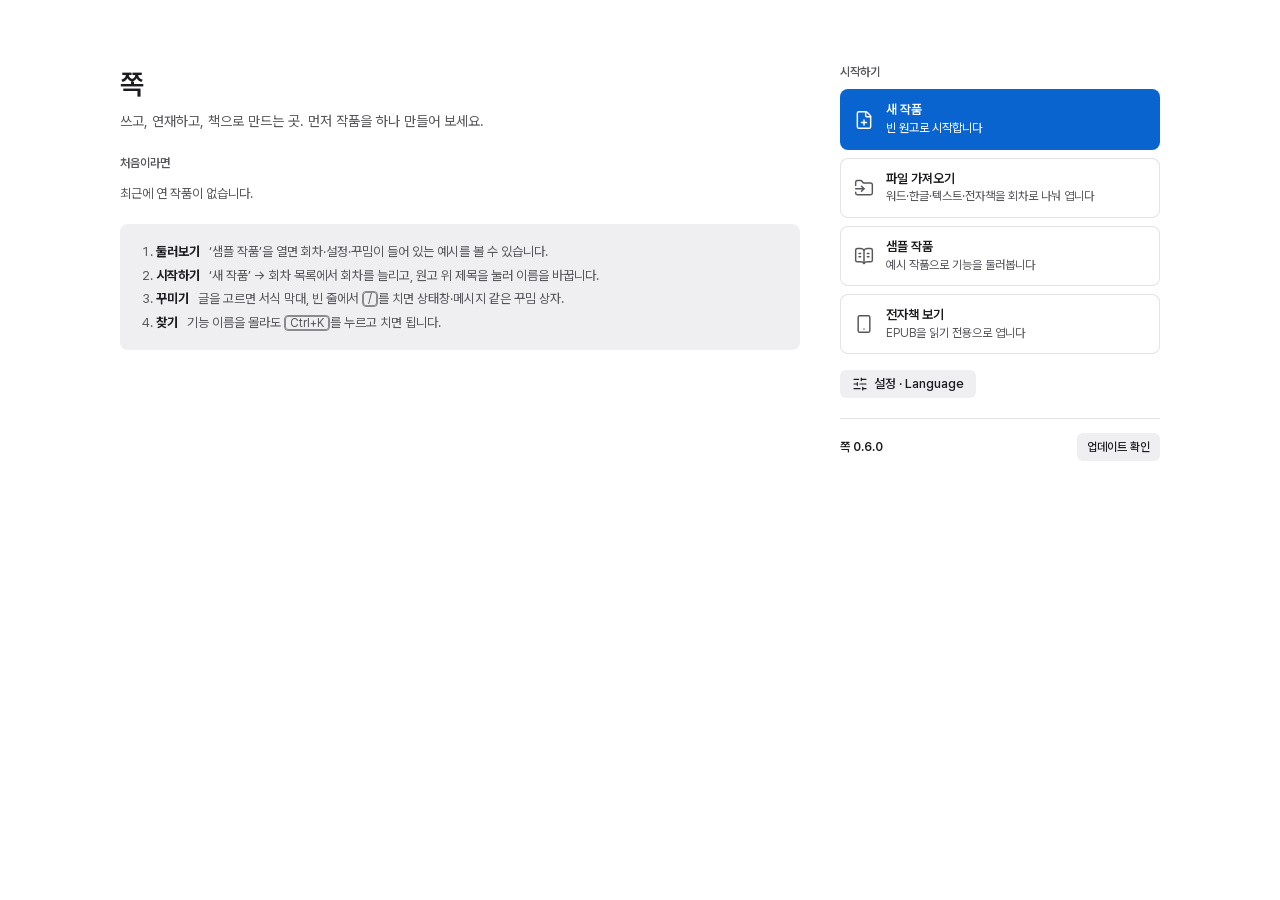
==== commit 3181e8ab: "사이트 올리기" ====
--- a/app/index.html
+++ b/app/index.html
@@ -17,11 +17,11 @@
     <meta property="og:image" content="https://9w3am.github.io/wongosil/og.png" />
     <link rel="apple-touch-icon" href="./icon-180.png" />
     <title>쪽</title>
-    <script type="module" crossorigin src="./assets/index-ZZgfvAKZ.js"></script>
+    <script type="module" crossorigin src="./assets/index-cphjtJE9.js"></script>
     <link rel="modulepreload" crossorigin href="./assets/preload-helper-PPVm8Dsz.js">
     <link rel="modulepreload" crossorigin href="./assets/update-CbzywYTz.js">
     <link rel="modulepreload" crossorigin href="./assets/print-BG1Rjkv_.js">
-    <link rel="stylesheet" crossorigin href="./assets/index-BCEdkgSI.css">
+    <link rel="stylesheet" crossorigin href="./assets/index-DDh-sWdb.css">
   </head>
   <body>
     <div id="root"></div>
--- a/app/assets/index-DDh-sWdb.css
+++ b/app/assets/index-DDh-sWdb.css
@@ -0,0 +1 @@
+@font-face{font-family:Pretendard Variable;font-weight:45 920;font-style:normal;font-display:swap;src:url(./PretendardVariable-CJuje-Rk.woff2) format("woff2-variations")}@font-face{font-family:Nanum Myeongjo;font-style:normal;font-display:swap;font-weight:400;src:url(./nanum-myeongjo-0-400-normal-mNfJ20uO.woff2) format("woff2");unicode-range:U+f9ca-fa0b,U+ff03-ff05,U+ff07,U+ff0a-ff0b,U+ff0d-ff19,U+ff1b,U+ff1d,U+ff20-ff5b,U+ff5d,U+ffe0-ffe3,U+ffe5-ffe6}@font-face{font-family:Nanum Myeongjo;font-style:normal;font-display:swap;font-weight:400;src:url(./nanum-myeongjo-2-400-normal-Du9zY-Hv.woff2) format("woff2");unicode-range:U+d723-d728,U+d72a-d733,U+d735-d748,U+d74a-d74f,U+d752-d753,U+d755-d757,U+d75a-d75f,U+d762-d764,U+d766-d768,U+d76a-d76b,U+d76d-d76f,U+d771-d787,U+d789-d78b,U+d78d-d78f,U+d791-d797,U+d79a,U+d79c,U+d79e-d7a3,U+f900-f909,U+f90b-f92e}@font-face{font-family:Nanum Myeongjo;font-style:normal;font-display:swap;font-weight:400;src:url(./nanum-myeongjo-3-400-normal-CL7NJXIS.woff2) format("woff2");unicode-range:U+d679-d68b,U+d68e-d69e,U+d6a0,U+d6a2-d6a7,U+d6a9-d6c3,U+d6c6-d6c7,U+d6c9-d6cb,U+d6cd-d6d3,U+d6d5-d6d6,U+d6d8-d6e3,U+d6e5-d6e7,U+d6e9-d6fb,U+d6fd-d717,U+d719-d71f,U+d721-d722}@font-face{font-family:Nanum Myeongjo;font-style:normal;font-display:swap;font-weight:400;src:url(./nanum-myeongjo-4-400-normal-DsT4mCsm.woff2) format("woff2");unicode-range:U+d5bc-d5c7,U+d5ca-d5cb,U+d5cd-d5cf,U+d5d1-d5d7,U+d5d9-d5da,U+d5dc,U+d5de-d5e3,U+d5e6-d5e7,U+d5e9-d5eb,U+d5ed-d5f6,U+d5f8,U+d5fa-d5ff,U+d602-d603,U+d605-d607,U+d609-d60f,U+d612-d613,U+d616-d61b,U+d61d-d637,U+d63a-d63b,U+d63d-d63f,U+d641-d647,U+d64a-d64c,U+d64e-d653,U+d656-d657,U+d659-d65b,U+d65d-d666,U+d668,U+d66a-d678}@font-face{font-family:Nanum Myeongjo;font-style:normal;font-display:swap;font-weight:400;src:url(./nanum-myeongjo-5-400-normal-Ds5-e3xP.woff2) format("woff2");unicode-range:U+d507,U+d509-d50b,U+d50d-d513,U+d515-d53b,U+d53e-d53f,U+d541-d543,U+d545-d54c,U+d54e,U+d550,U+d552-d557,U+d55a-d55b,U+d55d-d55f,U+d561-d564,U+d566-d567,U+d56a,U+d56c,U+d56e-d573,U+d576-d577,U+d579-d583,U+d585-d586,U+d58a-d5a4,U+d5a6-d5bb}@font-face{font-family:Nanum Myeongjo;font-style:normal;font-display:swap;font-weight:400;src:url(./nanum-myeongjo-6-400-normal-BS-MtFkK.woff2) format("woff2");unicode-range:U+d464-d477,U+d47a-d47b,U+d47d-d47f,U+d481-d487,U+d489-d48a,U+d48c,U+d48e-d4e7,U+d4e9-d503,U+d505-d506}@font-face{font-family:Nanum Myeongjo;font-style:normal;font-display:swap;font-weight:400;src:url(./nanum-myeongjo-7-400-normal-DXCCPRsu.woff2) format("woff2");unicode-range:U+d3bf-d3c7,U+d3ca-d3cf,U+d3d1-d3eb,U+d3ee-d3ef,U+d3f1-d3f3,U+d3f5-d3fb,U+d3fd-d400,U+d402-d45b,U+d45d-d463}@font-face{font-family:Nanum Myeongjo;font-style:normal;font-display:swap;font-weight:400;src:url(./nanum-myeongjo-8-400-normal-CP4A-C3e.woff2) format("woff2");unicode-range:U+d2ff,U+d302-d304,U+d306-d30b,U+d30f,U+d311-d313,U+d315-d31b,U+d31e,U+d322-d324,U+d326-d327,U+d32a-d32b,U+d32d-d32f,U+d331-d337,U+d339-d33c,U+d33e-d37b,U+d37e-d37f,U+d381-d383,U+d385-d38b,U+d38e-d390,U+d392-d397,U+d39a-d39b,U+d39d-d39f,U+d3a1-d3a7,U+d3a9-d3aa,U+d3ac,U+d3ae-d3b3,U+d3b5-d3b7,U+d3b9-d3bb,U+d3bd-d3be}@font-face{font-family:Nanum Myeongjo;font-style:normal;font-display:swap;font-weight:400;src:url(./nanum-myeongjo-9-400-normal-CBmMlnNI.woff2) format("woff2");unicode-range:U+d257-d27f,U+d281-d29b,U+d29d-d29f,U+d2a1-d2ab,U+d2ad-d2b7,U+d2ba-d2bb,U+d2bd-d2bf,U+d2c1-d2c7,U+d2c9-d2ef,U+d2f2-d2f3,U+d2f5-d2f7,U+d2f9-d2fe}@font-face{font-family:Nanum Myeongjo;font-style:normal;font-display:swap;font-weight:400;src:url(./nanum-myeongjo-10-400-normal-DeiP0MC-.woff2) format("woff2");unicode-range:U+d1b4,U+d1b6-d1f3,U+d1f5-d22b,U+d22e-d22f,U+d231-d233,U+d235-d23b,U+d23d-d240,U+d242-d256}@font-face{font-family:Nanum Myeongjo;font-style:normal;font-display:swap;font-weight:400;src:url(./nanum-myeongjo-11-400-normal-CuHmHhhh.woff2) format("woff2");unicode-range:U+d105-d12f,U+d132-d133,U+d135-d137,U+d139-d13f,U+d141-d142,U+d144,U+d146-d14b,U+d14e-d14f,U+d151-d153,U+d155-d15b,U+d15e-d187,U+d189-d19f,U+d1a2-d1a3,U+d1a5-d1a7,U+d1a9-d1af,U+d1b2-d1b3}@font-face{font-family:Nanum Myeongjo;font-style:normal;font-display:swap;font-weight:400;src:url(./nanum-myeongjo-12-400-normal-DNHwnQPn.woff2) format("woff2");unicode-range:U+d04b-d04f,U+d051-d057,U+d059-d06b,U+d06d-d06f,U+d071-d073,U+d075-d07b,U+d07e-d0a3,U+d0a6-d0a7,U+d0a9-d0ab,U+d0ad-d0b3,U+d0b6,U+d0b8,U+d0ba-d0bf,U+d0c2-d0c3,U+d0c5-d0c7,U+d0c9-d0cf,U+d0d2,U+d0d6-d0db,U+d0de-d0df,U+d0e1-d0e3,U+d0e5-d0eb,U+d0ee-d0f0,U+d0f2-d104}@font-face{font-family:Nanum Myeongjo;font-style:normal;font-display:swap;font-weight:400;src:url(./nanum-myeongjo-13-400-normal-BYrM8noo.woff2) format("woff2");unicode-range:U+cfa2-cfc3,U+cfc5-cfdf,U+cfe2-cfe3,U+cfe5-cfe7,U+cfe9-cff4,U+cff6-cffb,U+cffd-cfff,U+d001-d003,U+d005-d017,U+d019-d033,U+d036-d037,U+d039-d03b,U+d03d-d04a}@font-face{font-family:Nanum Myeongjo;font-style:normal;font-display:swap;font-weight:400;src:url(./nanum-myeongjo-14-400-normal-DqVUvz8q.woff2) format("woff2");unicode-range:U+cef0-cef3,U+cef6,U+cef9-ceff,U+cf01-cf03,U+cf05-cf07,U+cf09-cf0f,U+cf11-cf12,U+cf14-cf1b,U+cf1d-cf1f,U+cf21-cf2f,U+cf31-cf53,U+cf56-cf57,U+cf59-cf5b,U+cf5d-cf63,U+cf66,U+cf68,U+cf6a-cf6f,U+cf71-cf84,U+cf86-cf8b,U+cf8d-cfa1}@font-face{font-family:Nanum Myeongjo;font-style:normal;font-display:swap;font-weight:400;src:url(./nanum-myeongjo-15-400-normal-DZz9UJ5Z.woff2) format("woff2");unicode-range:U+ce3c-ce57,U+ce5a-ce5b,U+ce5d-ce5f,U+ce61-ce67,U+ce6a,U+ce6c,U+ce6e-ce73,U+ce76-ce77,U+ce79-ce7b,U+ce7d-ce83,U+ce85-ce88,U+ce8a-ce8f,U+ce91-ce93,U+ce95-ce97,U+ce99-ce9f,U+cea2,U+cea4-ceab,U+cead-cee3,U+cee6-cee7,U+cee9-ceeb,U+ceed-ceef}@font-face{font-family:Nanum Myeongjo;font-style:normal;font-display:swap;font-weight:400;src:url(./nanum-myeongjo-16-400-normal-DskK5W6J.woff2) format("woff2");unicode-range:U+cd92-cd93,U+cd96-cd97,U+cd99-cd9b,U+cd9d-cda3,U+cda6-cda8,U+cdaa-cdaf,U+cdb1-cdc3,U+cdc5-cdcb,U+cdcd-cde7,U+cde9-ce03,U+ce05-ce1f,U+ce22-ce34,U+ce36-ce3b}@font-face{font-family:Nanum Myeongjo;font-style:normal;font-display:swap;font-weight:400;src:url(./nanum-myeongjo-17-400-normal-MayMhZ6T.woff2) format("woff2");unicode-range:U+ccef-cd07,U+cd0a-cd0b,U+cd0d-cd1a,U+cd1c,U+cd1e-cd2b,U+cd2d-cd5b,U+cd5d-cd77,U+cd79-cd91}@font-face{font-family:Nanum Myeongjo;font-style:normal;font-display:swap;font-weight:400;src:url(./nanum-myeongjo-18-400-normal-2MXoUdEs.woff2) format("woff2");unicode-range:U+cc3f-cc43,U+cc46-cc47,U+cc49-cc4b,U+cc4d-cc53,U+cc55-cc58,U+cc5a-cc5f,U+cc61-cc97,U+cc9a-cc9b,U+cc9d-cc9f,U+cca1-cca7,U+ccaa,U+ccac,U+ccae-ccb3,U+ccb6-ccb7,U+ccb9-ccbb,U+ccbd-cccf,U+ccd1-cce3,U+cce5-ccee}@font-face{font-family:Nanum Myeongjo;font-style:normal;font-display:swap;font-weight:400;src:url(./nanum-myeongjo-19-400-normal-DaaVNeOK.woff2) format("woff2");unicode-range:U+cb91-cbd3,U+cbd5-cbe3,U+cbe5-cc0b,U+cc0e-cc0f,U+cc11-cc13,U+cc15-cc1b,U+cc1d-cc20,U+cc23-cc27,U+cc2a-cc2b,U+cc2d,U+cc2f,U+cc31-cc37,U+cc3a,U+cc3c}@font-face{font-family:Nanum Myeongjo;font-style:normal;font-display:swap;font-weight:400;src:url(./nanum-myeongjo-20-400-normal-G94HoaCo.woff2) format("woff2");unicode-range:U+caf4-cb47,U+cb4a-cb90}@font-face{font-family:Nanum Myeongjo;font-style:normal;font-display:swap;font-weight:400;src:url(./nanum-myeongjo-21-400-normal-p5WYOu-J.woff2) format("woff2");unicode-range:U+ca4a-ca4b,U+ca4e-ca4f,U+ca51-ca53,U+ca55-ca5b,U+ca5d-ca60,U+ca62-ca83,U+ca85-cabb,U+cabe-cabf,U+cac1-cac3,U+cac5-cacb,U+cacd-cad0,U+cad2,U+cad4-cad8,U+cada-caf3}@font-face{font-family:Nanum Myeongjo;font-style:normal;font-display:swap;font-weight:400;src:url(./nanum-myeongjo-22-400-normal-BmuFbMd4.woff2) format("woff2");unicode-range:U+c996-c997,U+c99a-c99c,U+c99e-c9bf,U+c9c2-c9c3,U+c9c5-c9c7,U+c9c9-c9cf,U+c9d2,U+c9d4,U+c9d7-c9d8,U+c9db,U+c9de-c9df,U+c9e1-c9e3,U+c9e5-c9e6,U+c9e8-c9eb,U+c9ee-c9f0,U+c9f2-c9f7,U+c9f9-ca0b,U+ca0d-ca28,U+ca2a-ca49}@font-face{font-family:Nanum Myeongjo;font-style:normal;font-display:swap;font-weight:400;src:url(./nanum-myeongjo-23-400-normal-DpGqALXj.woff2) format("woff2");unicode-range:U+c8e9-c8f4,U+c8f6-c8fb,U+c8fe-c8ff,U+c901-c903,U+c905-c90b,U+c90e-c910,U+c912-c917,U+c919-c92b,U+c92d-c94f,U+c951-c953,U+c955-c96b,U+c96d-c973,U+c975-c987,U+c98a-c98b,U+c98d-c98f,U+c991-c995}@font-face{font-family:Nanum Myeongjo;font-style:normal;font-display:swap;font-weight:400;src:url(./nanum-myeongjo-24-400-normal-KNXAz3zV.woff2) format("woff2");unicode-range:U+c841-c84b,U+c84d-c86f,U+c872-c873,U+c875-c877,U+c879-c87f,U+c882-c884,U+c887-c88a,U+c88d-c8c3,U+c8c5-c8df,U+c8e1-c8e8}@font-face{font-family:Nanum Myeongjo;font-style:normal;font-display:swap;font-weight:400;src:url(./nanum-myeongjo-25-400-normal-D58fIetb.woff2) format("woff2");unicode-range:U+c779-c77b,U+c77e-c782,U+c786,U+c78b,U+c78d,U+c78f,U+c792-c793,U+c795,U+c797,U+c799-c79f,U+c7a2,U+c7a7-c7ab,U+c7ae-c7bb,U+c7bd-c7c0,U+c7c2-c7c7,U+c7c9-c7dc,U+c7de-c7ff,U+c802-c803,U+c805-c807,U+c809,U+c80b-c80f,U+c812,U+c814,U+c817-c81b,U+c81e-c81f,U+c821-c823,U+c825-c82e,U+c830-c837,U+c839-c83b,U+c83d-c840}@font-face{font-family:Nanum Myeongjo;font-style:normal;font-display:swap;font-weight:400;src:url(./nanum-myeongjo-26-400-normal-BsH93Ppc.woff2) format("woff2");unicode-range:U+c6bb-c6bf,U+c6c2,U+c6c4,U+c6c6-c6cb,U+c6ce-c6cf,U+c6d1-c6d3,U+c6d5-c6db,U+c6dd-c6df,U+c6e1-c6e7,U+c6e9-c6eb,U+c6ed-c6ef,U+c6f1-c6f8,U+c6fa-c703,U+c705-c707,U+c709-c70b,U+c70d-c716,U+c718,U+c71a-c71f,U+c722-c723,U+c725-c727,U+c729-c734,U+c736-c73b,U+c73e-c73f,U+c741-c743,U+c745-c74b,U+c74e-c750,U+c752-c757,U+c759-c773,U+c776-c777}@font-face{font-family:Nanum Myeongjo;font-style:normal;font-display:swap;font-weight:400;src:url(./nanum-myeongjo-27-400-normal-BzZ3eVzt.woff2) format("woff2");unicode-range:U+c5f5-c5fb,U+c5fe,U+c602-c605,U+c607,U+c609-c60f,U+c611-c61a,U+c61c-c623,U+c626-c627,U+c629-c62b,U+c62d,U+c62f-c632,U+c636,U+c638,U+c63a-c63f,U+c642-c643,U+c645-c647,U+c649-c652,U+c656-c65b,U+c65d-c65f,U+c661-c663,U+c665-c677,U+c679-c67b,U+c67d-c693,U+c696-c697,U+c699-c69b,U+c69d-c6a3,U+c6a6,U+c6a8,U+c6aa-c6af,U+c6b2-c6b3,U+c6b5-c6b7,U+c6b9-c6ba}@font-face{font-family:Nanum Myeongjo;font-style:normal;font-display:swap;font-weight:400;src:url(./nanum-myeongjo-28-400-normal-DxqDQTzj.woff2) format("woff2");unicode-range:U+c517-c527,U+c52a-c52b,U+c52d-c52f,U+c531-c538,U+c53a,U+c53c,U+c53e-c543,U+c546-c547,U+c54b,U+c54d-c552,U+c556,U+c55a-c55b,U+c55d,U+c55f,U+c562-c563,U+c565-c567,U+c569-c56f,U+c572,U+c574,U+c576-c57b,U+c57e-c57f,U+c581-c583,U+c585-c586,U+c588-c58b,U+c58e,U+c590,U+c592-c596,U+c599-c5b3,U+c5b6-c5b7,U+c5ba,U+c5be-c5c3,U+c5ca-c5cb,U+c5cd,U+c5cf,U+c5d2-c5d3,U+c5d5-c5d7,U+c5d9-c5df,U+c5e1-c5e2,U+c5e4,U+c5e6-c5eb,U+c5ef,U+c5f1-c5f3}@font-face{font-family:Nanum Myeongjo;font-style:normal;font-display:swap;font-weight:400;src:url(./nanum-myeongjo-29-400-normal-sjK9nJsZ.woff2) format("woff2");unicode-range:U+c475-c4ef,U+c4f2-c4f3,U+c4f5-c4f7,U+c4f9-c4ff,U+c502-c50b,U+c50d-c516}@font-face{font-family:Nanum Myeongjo;font-style:normal;font-display:swap;font-weight:400;src:url(./nanum-myeongjo-30-400-normal-CdYLj4Mv.woff2) format("woff2");unicode-range:U+c3d0-c3d7,U+c3da-c3db,U+c3dd-c3de,U+c3e1-c3ec,U+c3ee-c3f3,U+c3f5-c42b,U+c42d-c463,U+c466-c474}@font-face{font-family:Nanum Myeongjo;font-style:normal;font-display:swap;font-weight:400;src:url(./nanum-myeongjo-31-400-normal-lnLj6_hs.woff2) format("woff2");unicode-range:U+c32b-c367,U+c36a-c36b,U+c36d-c36f,U+c371-c377,U+c37a-c37b,U+c37e-c383,U+c385-c387,U+c389-c3cf}@font-face{font-family:Nanum Myeongjo;font-style:normal;font-display:swap;font-weight:400;src:url(./nanum-myeongjo-32-400-normal-DQdDn0CQ.woff2) format("woff2");unicode-range:U+c26a-c26b,U+c26d-c26f,U+c271-c273,U+c275-c27b,U+c27e-c287,U+c289-c28f,U+c291-c297,U+c299-c29a,U+c29c-c2a3,U+c2a5-c2a7,U+c2a9-c2ab,U+c2ad-c2b3,U+c2b6,U+c2b8,U+c2ba-c2bb,U+c2bd-c2db,U+c2de-c2df,U+c2e1-c2e2,U+c2e5-c2ea,U+c2ee,U+c2f0,U+c2f2-c2f5,U+c2f7,U+c2fa-c2fb,U+c2fd-c2ff,U+c301-c307,U+c309-c30c,U+c30e-c312,U+c315-c323,U+c325-c328,U+c32a}@font-face{font-family:Nanum Myeongjo;font-style:normal;font-display:swap;font-weight:400;src:url(./nanum-myeongjo-33-400-normal-DaWNLa6B.woff2) format("woff2");unicode-range:U+c1bc-c1c3,U+c1c5-c1df,U+c1e1-c1fb,U+c1fd-c203,U+c205-c20c,U+c20e,U+c210-c217,U+c21a-c21b,U+c21d-c21e,U+c221-c227,U+c229-c22a,U+c22c,U+c22e,U+c230,U+c233-c24f,U+c251-c257,U+c259-c269}@font-face{font-family:Nanum Myeongjo;font-style:normal;font-display:swap;font-weight:400;src:url(./nanum-myeongjo-34-400-normal-B3PfnjqE.woff2) format("woff2");unicode-range:U+c101-c11b,U+c11f,U+c121-c123,U+c125-c12b,U+c12e,U+c132-c137,U+c13a-c13b,U+c13d-c13f,U+c141-c147,U+c14a,U+c14c-c153,U+c155-c157,U+c159-c15b,U+c15d-c166,U+c169-c16f,U+c171-c177,U+c179-c18b,U+c18e-c18f,U+c191-c193,U+c195-c19b,U+c19d-c19e,U+c1a0,U+c1a2-c1a4,U+c1a6-c1bb}@font-face{font-family:Nanum Myeongjo;font-style:normal;font-display:swap;font-weight:400;src:url(./nanum-myeongjo-35-400-normal-DcRXyPco.woff2) format("woff2");unicode-range:U+c049-c057,U+c059-c05b,U+c05d-c05f,U+c061-c067,U+c069-c08f,U+c091-c0ab,U+c0ae-c0af,U+c0b1-c0b3,U+c0b5,U+c0b7-c0bb,U+c0be,U+c0c2-c0c7,U+c0ca-c0cb,U+c0cd-c0cf,U+c0d1-c0d7,U+c0d9-c0da,U+c0dc,U+c0de-c0e3,U+c0e5-c0eb,U+c0ed-c0f3,U+c0f6,U+c0f8,U+c0fa-c0ff}@font-face{font-family:Nanum Myeongjo;font-style:normal;font-display:swap;font-weight:400;src:url(./nanum-myeongjo-36-400-normal-QiZpJRl3.woff2) format("woff2");unicode-range:U+bfa7-bfaf,U+bfb1-bfc4,U+bfc6-bfcb,U+bfce-bfcf,U+bfd1-bfd3,U+bfd5-bfdb,U+bfdd-c048}@font-face{font-family:Nanum Myeongjo;font-style:normal;font-display:swap;font-weight:400;src:url(./nanum-myeongjo-37-400-normal-CWSP86lh.woff2) format("woff2");unicode-range:U+bf07,U+bf09-bf3f,U+bf41-bf4f,U+bf52-bf54,U+bf56-bfa6}@font-face{font-family:Nanum Myeongjo;font-style:normal;font-display:swap;font-weight:400;src:url(./nanum-myeongjo-38-400-normal-CZa65D1j.woff2) format("woff2");unicode-range:U+be56,U+be58,U+be5c-be5f,U+be62-be63,U+be65-be67,U+be69-be74,U+be76-be7b,U+be7e-be7f,U+be81-be8e,U+be90,U+be92-bea7,U+bea9-becf,U+bed2-bed3,U+bed5-bed6,U+bed9-bee3,U+bee6-bf06}@font-face{font-family:Nanum Myeongjo;font-style:normal;font-display:swap;font-weight:400;src:url(./nanum-myeongjo-39-400-normal-BzNhpRdE.woff2) format("woff2");unicode-range:U+bdb0-bdd3,U+bdd5-bdef,U+bdf1-be0b,U+be0d-be0f,U+be11-be13,U+be15-be43,U+be46-be47,U+be49-be4b,U+be4d-be53}@font-face{font-family:Nanum Myeongjo;font-style:normal;font-display:swap;font-weight:400;src:url(./nanum-myeongjo-40-400-normal-BLO8zxb8.woff2) format("woff2");unicode-range:U+bd03,U+bd06,U+bd08,U+bd0a-bd0f,U+bd11-bd22,U+bd25-bd47,U+bd49-bd58,U+bd5a-bd7f,U+bd82-bd83,U+bd85-bd87,U+bd8a-bd8f,U+bd91-bd92,U+bd94,U+bd96-bd98,U+bd9a-bdaf}@font-face{font-family:Nanum Myeongjo;font-style:normal;font-display:swap;font-weight:400;src:url(./nanum-myeongjo-41-400-normal-B1TnuAbS.woff2) format("woff2");unicode-range:U+bc4e-bc83,U+bc86-bc87,U+bc89-bc8b,U+bc8d-bc93,U+bc96,U+bc98,U+bc9b-bc9f,U+bca2-bca3,U+bca5-bca7,U+bca9-bcb2,U+bcb4-bcbb,U+bcbe-bcbf,U+bcc1-bcc3,U+bcc5-bccc,U+bcce-bcd0,U+bcd2-bcd4,U+bcd6-bcf3,U+bcf7,U+bcf9-bcfb,U+bcfd-bd02}@font-face{font-family:Nanum Myeongjo;font-style:normal;font-display:swap;font-weight:400;src:url(./nanum-myeongjo-42-400-normal-DeBKxK7V.woff2) format("woff2");unicode-range:U+bb90-bba3,U+bba5-bbab,U+bbad-bbbf,U+bbc1-bbf7,U+bbfa-bbfb,U+bbfd-bbfe,U+bc01-bc07,U+bc09-bc0a,U+bc0e,U+bc10,U+bc12-bc13,U+bc17,U+bc19-bc1a,U+bc1e,U+bc20-bc23,U+bc26,U+bc28,U+bc2a-bc2c,U+bc2e-bc2f,U+bc32-bc33,U+bc35-bc37,U+bc39-bc3f,U+bc41-bc42,U+bc44,U+bc46-bc48,U+bc4a-bc4d}@font-face{font-family:Nanum Myeongjo;font-style:normal;font-display:swap;font-weight:400;src:url(./nanum-myeongjo-43-400-normal-O6bh0A7S.woff2) format("woff2");unicode-range:U+bae6-bafb,U+bafd-bb17,U+bb19-bb33,U+bb37,U+bb39-bb3a,U+bb3d-bb43,U+bb45-bb46,U+bb48,U+bb4a-bb4f,U+bb51-bb53,U+bb55-bb57,U+bb59-bb62,U+bb64-bb8f}@font-face{font-family:Nanum Myeongjo;font-style:normal;font-display:swap;font-weight:400;src:url(./nanum-myeongjo-44-400-normal-BhgsbxUL.woff2) format("woff2");unicode-range:U+ba30-ba37,U+ba3a-ba3b,U+ba3d-ba3f,U+ba41-ba47,U+ba49-ba4a,U+ba4c,U+ba4e-ba53,U+ba56-ba57,U+ba59-ba5b,U+ba5d-ba63,U+ba65-ba66,U+ba68-ba6f,U+ba71-ba73,U+ba75-ba77,U+ba79-ba84,U+ba86,U+ba88-baa7,U+baaa,U+baad-baaf,U+bab1-bab7,U+baba,U+babc,U+babe-bae5}@font-face{font-family:Nanum Myeongjo;font-style:normal;font-display:swap;font-weight:400;src:url(./nanum-myeongjo-45-400-normal-CahziJZD.woff2) format("woff2");unicode-range:U+b96e-b973,U+b976-b977,U+b979-b97b,U+b97d-b983,U+b986,U+b988,U+b98a-b98d,U+b98f-b9ab,U+b9ae-b9af,U+b9b1-b9b3,U+b9b5-b9bb,U+b9be,U+b9c0,U+b9c2-b9c7,U+b9ca-b9cb,U+b9cd,U+b9d2-b9d7,U+b9da,U+b9dc,U+b9df-b9e0,U+b9e2,U+b9e6-b9e7,U+b9e9-b9f3,U+b9f6,U+b9f8,U+b9fb-ba2f}@font-face{font-family:Nanum Myeongjo;font-style:normal;font-display:swap;font-weight:400;src:url(./nanum-myeongjo-46-400-normal-81vG7RY9.woff2) format("woff2");unicode-range:U+b8bf-b8cb,U+b8cd-b8e0,U+b8e2-b8e7,U+b8ea-b8eb,U+b8ed-b8ef,U+b8f1-b8f7,U+b8fa,U+b8fc,U+b8fe-b903,U+b905-b917,U+b919-b91f,U+b921-b93b,U+b93d-b957,U+b95a-b95b,U+b95d-b95f,U+b961-b967,U+b969-b96c}@font-face{font-family:Nanum Myeongjo;font-style:normal;font-display:swap;font-weight:400;src:url(./nanum-myeongjo-47-400-normal-k-HsyKtg.woff2) format("woff2");unicode-range:U+b80d-b80f,U+b811-b817,U+b81a,U+b81c-b823,U+b826-b827,U+b829-b82b,U+b82d-b833,U+b836,U+b83a-b83f,U+b841-b85b,U+b85e-b85f,U+b861-b863,U+b865-b86b,U+b86e,U+b870,U+b872-b8af,U+b8b1-b8be}@font-face{font-family:Nanum Myeongjo;font-style:normal;font-display:swap;font-weight:400;src:url(./nanum-myeongjo-48-400-normal-Bj1Q_lDf.woff2) format("woff2");unicode-range:U+b74d-b75f,U+b761-b763,U+b765-b774,U+b776-b77b,U+b77e-b77f,U+b781-b783,U+b785-b78b,U+b78e,U+b792-b796,U+b79a-b79b,U+b79d-b7a7,U+b7aa,U+b7ae-b7b3,U+b7b6-b7c8,U+b7ca-b7eb,U+b7ee-b7ef,U+b7f1-b7f3,U+b7f5-b7fb,U+b7fe,U+b802-b806,U+b80a-b80b}@font-face{font-family:Nanum Myeongjo;font-style:normal;font-display:swap;font-weight:400;src:url(./nanum-myeongjo-49-400-normal-ax3_Jxc8.woff2) format("woff2");unicode-range:U+b6a7-b6aa,U+b6ac-b6b0,U+b6b2-b6ef,U+b6f1-b727,U+b72a-b72b,U+b72d-b72e,U+b731-b737,U+b739-b73a,U+b73c-b743,U+b745-b74c}@font-face{font-family:Nanum Myeongjo;font-style:normal;font-display:swap;font-weight:400;src:url(./nanum-myeongjo-50-400-normal-BgKBrqsI.woff2) format("woff2");unicode-range:U+b605-b60f,U+b612-b617,U+b619-b624,U+b626-b69b,U+b69e-b6a3,U+b6a5-b6a6}@font-face{font-family:Nanum Myeongjo;font-style:normal;font-display:swap;font-weight:400;src:url(./nanum-myeongjo-51-400-normal-B2NzQXY9.woff2) format("woff2");unicode-range:U+b55f,U+b562-b583,U+b585-b59f,U+b5a2-b5a3,U+b5a5-b5a7,U+b5a9-b5b2,U+b5b5-b5ba,U+b5bd-b604}@font-face{font-family:Nanum Myeongjo;font-style:normal;font-display:swap;font-weight:400;src:url(./nanum-myeongjo-52-400-normal-BPdDHef3.woff2) format("woff2");unicode-range:U+b4a5-b4b6,U+b4b8-b4bf,U+b4c1-b4c7,U+b4c9-b4db,U+b4de-b4df,U+b4e1-b4e2,U+b4e5-b4eb,U+b4ee,U+b4f0,U+b4f2-b513,U+b516-b517,U+b519-b51a,U+b51d-b523,U+b526,U+b528,U+b52b-b52f,U+b532-b533,U+b535-b537,U+b539-b53f,U+b541-b544,U+b546-b54b,U+b54d-b54f,U+b551-b55b,U+b55d-b55e}@font-face{font-family:Nanum Myeongjo;font-style:normal;font-display:swap;font-weight:400;src:url(./nanum-myeongjo-53-400-normal-CcKTuZMS.woff2) format("woff2");unicode-range:U+b3f8-b3fb,U+b3fd-b40f,U+b411-b417,U+b419-b41b,U+b41d-b41f,U+b421-b427,U+b42a-b42b,U+b42d-b44f,U+b452-b453,U+b455-b457,U+b459-b45f,U+b462-b464,U+b466-b46b,U+b46d-b47f,U+b481-b4a3}@font-face{font-family:Nanum Myeongjo;font-style:normal;font-display:swap;font-weight:400;src:url(./nanum-myeongjo-54-400-normal-B2km29_B.woff2) format("woff2");unicode-range:U+b342-b353,U+b356-b357,U+b359-b35b,U+b35d-b35e,U+b360-b363,U+b366,U+b368,U+b36a-b36d,U+b36f,U+b372-b373,U+b375-b377,U+b379-b37f,U+b381-b382,U+b384,U+b386-b38b,U+b38d-b3c3,U+b3c6-b3c7,U+b3c9-b3ca,U+b3cd-b3d3,U+b3d6,U+b3d8,U+b3da-b3f7}@font-face{font-family:Nanum Myeongjo;font-style:normal;font-display:swap;font-weight:400;src:url(./nanum-myeongjo-55-400-normal-DVYT_cgR.woff2) format("woff2");unicode-range:U+b27c-b283,U+b285-b28f,U+b292-b293,U+b295-b297,U+b29a-b29f,U+b2a1-b2a4,U+b2a7-b2a9,U+b2ab,U+b2ad-b2c7,U+b2ca-b2cb,U+b2cd-b2cf,U+b2d1-b2d7,U+b2da,U+b2dc,U+b2de-b2e3,U+b2e7,U+b2e9-b2ea,U+b2ef-b2f3,U+b2f6,U+b2f8,U+b2fa-b2fb,U+b2fd-b2fe,U+b302-b303,U+b305-b307,U+b309-b30f,U+b312,U+b316-b31b,U+b31d-b341}@font-face{font-family:Nanum Myeongjo;font-style:normal;font-display:swap;font-weight:400;src:url(./nanum-myeongjo-56-400-normal-AdYRh8m-.woff2) format("woff2");unicode-range:U+b1d6-b1e7,U+b1e9-b1fc,U+b1fe-b203,U+b206-b207,U+b209-b20b,U+b20d-b213,U+b216-b21f,U+b221-b257,U+b259-b273,U+b275-b27b}@font-face{font-family:Nanum Myeongjo;font-style:normal;font-display:swap;font-weight:400;src:url(./nanum-myeongjo-57-400-normal-CrYvfOeu.woff2) format("woff2");unicode-range:U+b120-b122,U+b126-b127,U+b129-b12b,U+b12d-b133,U+b136,U+b138,U+b13a-b13f,U+b142-b143,U+b145-b14f,U+b151-b153,U+b156-b157,U+b159-b177,U+b17a-b17b,U+b17d-b17f,U+b181-b187,U+b189-b18c,U+b18e-b191,U+b195-b1a7,U+b1a9-b1cb,U+b1cd-b1d5}@font-face{font-family:Nanum Myeongjo;font-style:normal;font-display:swap;font-weight:400;src:url(./nanum-myeongjo-58-400-normal-DAaqXKgG.woff2) format("woff2");unicode-range:U+b05f-b07b,U+b07e-b07f,U+b081-b083,U+b085-b08b,U+b08d-b097,U+b09b,U+b09d-b09f,U+b0a2-b0a7,U+b0aa,U+b0b0,U+b0b2,U+b0b6-b0b7,U+b0b9-b0bb,U+b0bd-b0c3,U+b0c6-b0c7,U+b0ca-b0cf,U+b0d1-b0df,U+b0e1-b0e4,U+b0e6-b107,U+b10a-b10b,U+b10d-b10f,U+b111-b112,U+b114-b117,U+b119-b11a,U+b11c-b11f}@font-face{font-family:Nanum Myeongjo;font-style:normal;font-display:swap;font-weight:400;src:url(./nanum-myeongjo-59-400-normal-Bu3Vvu2a.woff2) format("woff2");unicode-range:U+afac-afb7,U+afba-afbb,U+afbd-afbf,U+afc1-afc6,U+afca-afcc,U+afce-afd3,U+afd5-afe7,U+afe9-afef,U+aff1-b00b,U+b00d-b00f,U+b011-b013,U+b015-b01b,U+b01d-b027,U+b029-b043,U+b045-b047,U+b049,U+b04b,U+b04d-b052,U+b055-b056,U+b058-b05c,U+b05e}@font-face{font-family:Nanum Myeongjo;font-style:normal;font-display:swap;font-weight:400;src:url(./nanum-myeongjo-60-400-normal-CXeYQZCM.woff2) format("woff2");unicode-range:U+af03-af07,U+af09-af2b,U+af2e-af33,U+af35-af3b,U+af3e-af40,U+af44-af47,U+af4a-af5c,U+af5e-af63,U+af65-af7f,U+af81-afab}@font-face{font-family:Nanum Myeongjo;font-style:normal;font-display:swap;font-weight:400;src:url(./nanum-myeongjo-61-400-normal-Cqozpxqh.woff2) format("woff2");unicode-range:U+ae56-ae5b,U+ae5e-ae60,U+ae62-ae64,U+ae66-ae67,U+ae69-ae6b,U+ae6d-ae83,U+ae85-aebb,U+aebf,U+aec1-aec3,U+aec5-aecb,U+aece,U+aed0,U+aed2-aed7,U+aed9-aef3,U+aef5-af02}@font-face{font-family:Nanum Myeongjo;font-style:normal;font-display:swap;font-weight:400;src:url(./nanum-myeongjo-62-400-normal-DNHr5vgb.woff2) format("woff2");unicode-range:U+ad9c-ada3,U+ada5-adbf,U+adc1-adc3,U+adc5-adc7,U+adc9-add2,U+add4-addb,U+addd-addf,U+ade1-ade3,U+ade5-adf7,U+adfa-adfb,U+adfd-adff,U+ae02-ae07,U+ae0a,U+ae0c,U+ae0e-ae13,U+ae15-ae2f,U+ae31-ae33,U+ae35-ae37,U+ae39-ae3f,U+ae42,U+ae44,U+ae46-ae49,U+ae4b,U+ae4f,U+ae51-ae53,U+ae55}@font-face{font-family:Nanum Myeongjo;font-style:normal;font-display:swap;font-weight:400;src:url(./nanum-myeongjo-63-400-normal-DDAB6zsY.woff2) format("woff2");unicode-range:U+ace2-ace3,U+ace5-ace6,U+ace9-acef,U+acf2,U+acf4,U+acf7-acfb,U+acfe-acff,U+ad01-ad03,U+ad05-ad0b,U+ad0d-ad10,U+ad12-ad1b,U+ad1d-ad33,U+ad35-ad48,U+ad4a-ad4f,U+ad51-ad6b,U+ad6e-ad6f,U+ad71-ad72,U+ad77-ad7c,U+ad7e,U+ad80,U+ad82-ad87,U+ad89-ad8b,U+ad8d-ad8f,U+ad91-ad9b}@font-face{font-family:Nanum Myeongjo;font-style:normal;font-display:swap;font-weight:400;src:url(./nanum-myeongjo-64-400-normal-BZFaNa-Y.woff2) format("woff2");unicode-range:U+ac25-ac2c,U+ac2e,U+ac30,U+ac32-ac37,U+ac39-ac3f,U+ac41-ac4c,U+ac4e-ac6f,U+ac72-ac73,U+ac75-ac76,U+ac79-ac7f,U+ac82,U+ac84-ac88,U+ac8a-ac8b,U+ac8d-ac8f,U+ac91-ac93,U+ac95-ac9b,U+ac9d-ac9e,U+aca1-aca7,U+acab,U+acad-acaf,U+acb1-acb7,U+acba-acbb,U+acbe-acc0,U+acc2-acc3,U+acc5-acdf}@font-face{font-family:Nanum Myeongjo;font-style:normal;font-display:swap;font-weight:400;src:url(./nanum-myeongjo-65-400-normal-CEUOgpYm.woff2) format("woff2");unicode-range:U+99df,U+99ed,U+99f1,U+99ff,U+9a01,U+9a08,U+9a0e-9a0f,U+9a19,U+9a2b,U+9a30,U+9a36-9a37,U+9a40,U+9a43,U+9a45,U+9a4d,U+9a55,U+9a57,U+9a5a-9a5b,U+9a5f,U+9a62,U+9a65,U+9a69-9a6a,U+9aa8,U+9ab8,U+9ad3,U+9ae5,U+9aee,U+9b1a,U+9b27,U+9b2a,U+9b31,U+9b3c,U+9b41-9b45,U+9b4f,U+9b54,U+9b5a,U+9b6f,U+9b8e,U+9b91,U+9b9f,U+9bab,U+9bae,U+9bc9,U+9bd6,U+9be4,U+9be8,U+9c0d,U+9c10,U+9c12,U+9c15,U+9c25,U+9c32,U+9c3b,U+9c47,U+9c49,U+9c57,U+9ce5,U+9ce7,U+9ce9,U+9cf3-9cf4,U+9cf6,U+9d09,U+9d1b,U+9d26,U+9d28,U+9d3b,U+9d51,U+9d5d,U+9d60-9d61,U+9d6c,U+9d72,U+9da9,U+9daf,U+9db4,U+9dc4,U+9dd7,U+9df2,U+9df8-9dfa,U+9e1a,U+9e1e,U+9e75,U+9e79,U+9e7d,U+9e7f,U+9e92-9e93,U+9e97,U+9e9d,U+9e9f,U+9ea5,U+9eb4-9eb5,U+9ebb,U+9ebe,U+9ec3,U+9ecd-9ece,U+9ed4,U+9ed8,U+9edb-9edc,U+9ede,U+9ee8,U+9ef4,U+9f07-9f08,U+9f0e,U+9f13,U+9f20,U+9f3b,U+9f4a-9f4b,U+9f4e,U+9f52,U+9f5f,U+9f61,U+9f67,U+9f6a,U+9f6c,U+9f77,U+9f8d,U+9f90,U+9f95,U+9f9c,U+ac02-ac03,U+ac05-ac06,U+ac09-ac0f,U+ac17-ac18,U+ac1b,U+ac1e-ac1f,U+ac21-ac23}@font-face{font-family:Nanum Myeongjo;font-style:normal;font-display:swap;font-weight:400;src:url(./nanum-myeongjo-94-400-normal-BqdJajfy.woff2) format("woff2");unicode-range:U+3136,U+3138,U+313a-3140,U+3143-3144,U+3150,U+3152,U+3154-3156,U+3158-315b,U+315d-315f,U+3162,U+3164-318c,U+318e,U+3200-321b,U+3231,U+3239,U+3251-325a,U+3260-327b,U+327e-327f,U+328a-3290,U+3294,U+329e,U+32a5,U+3380-3384,U+3388-338b}@font-face{font-family:Nanum Myeongjo;font-style:normal;font-display:swap;font-weight:400;src:url([data-uri]) format("woff2");unicode-range:U+2f7d,U+2f7f-2f8b,U+2f8e-2f90,U+2f92-2f97,U+2f99-2fa0,U+2fa2-2fa3,U+2fa5-2fa9,U+2fac-2fb1,U+2fb3-2fbc,U+2fc1-2fca,U+2fcd-2fd4,U+3003,U+3012-3019,U+301c,U+301e-3020,U+3036,U+3041,U+3043,U+3045,U+3047,U+3049,U+304e,U+3050,U+3052,U+3056,U+305a,U+305c,U+305e,U+3062,U+3065,U+306c,U+3070-307d,U+3080,U+3085,U+3087,U+308e,U+3090-3091,U+30a1,U+30a5,U+30a9,U+30ae,U+30b1-30b2,U+30b4,U+30b6,U+30bc-30be,U+30c2,U+30c5,U+30cc,U+30d2,U+30d4,U+30d8-30dd,U+30e4,U+30e6,U+30e8,U+30ee,U+30f0-30f2,U+30f4-30f6,U+3133,U+3135}@font-face{font-family:Nanum Myeongjo;font-style:normal;font-display:swap;font-weight:400;src:url(./nanum-myeongjo-96-400-normal-CgWupEl4.woff2) format("woff2");unicode-range:U+2541-254b,U+25a4-25a9,U+25b1,U+25b5,U+25b9,U+25bf,U+25c1,U+25c3,U+25c9-25ca,U+25cc,U+25ce,U+25d0-25d1,U+25e6,U+25ef,U+260f,U+261d,U+261f,U+262f,U+2660,U+2664,U+2667-2669,U+266d,U+266f,U+2716,U+271a,U+273d,U+2756,U+2776-277f,U+278a-2793,U+2963,U+2965,U+2ac5-2ac6,U+2acb-2acc,U+2f00,U+2f04,U+2f06,U+2f08,U+2f0a-2f0b,U+2f11-2f12,U+2f14,U+2f17-2f18,U+2f1c-2f1d,U+2f1f-2f20,U+2f23-2f26,U+2f28-2f29,U+2f2b,U+2f2d,U+2f2f-2f32,U+2f38,U+2f3c-2f40,U+2f42-2f4c,U+2f4f-2f52,U+2f54-2f58,U+2f5a-2f66,U+2f69-2f70,U+2f72-2f76,U+2f78,U+2f7a-2f7c}@font-face{font-family:Nanum Myeongjo;font-style:normal;font-display:swap;font-weight:400;src:url([data-uri]) format("woff2");unicode-range:U+2479-2487,U+249c-24d1,U+24d3-24d7,U+24d9-24e9,U+24eb-24f4,U+2500-2501,U+2503,U+250c-2513,U+2515-2516,U+2518-2540}@font-face{font-family:Nanum Myeongjo;font-style:normal;font-display:swap;font-weight:400;src:url(./nanum-myeongjo-98-400-normal-CZ1aLWdd.woff2) format("woff2");unicode-range:U+215b-215e,U+2162-2169,U+2170-2179,U+2195-2199,U+21b0-21b4,U+21bc,U+21c0,U+21c4-21c5,U+21cd,U+21cf-21d4,U+21e0-21e3,U+21e6-21e9,U+2200,U+2202-2203,U+2206-2209,U+220b-220c,U+220f,U+2211,U+2213,U+221a,U+221d-2220,U+2222,U+2225-2227,U+2229-222c,U+222e,U+2234-2237,U+223d,U+2243,U+2245,U+2248,U+2250-2253,U+225a,U+2260-2262,U+2264-2267,U+226a-226b,U+226e-2273,U+2276-2277,U+2279-227b,U+2280-2287,U+228a-228b,U+2295-2297,U+22a3-22a5,U+22bb-22bc,U+22ce-22cf,U+22da-22db,U+22ee-22ef,U+2306,U+2312,U+2314,U+2467-2478}@font-face{font-family:Nanum Myeongjo;font-style:normal;font-display:swap;font-weight:400;src:url(./nanum-myeongjo-99-400-normal-Zl-FuOUO.woff2) format("woff2");unicode-range:U+81-82,U+84,U+a2-a5,U+a7-a8,U+aa,U+ac-ad,U+b1-b3,U+b6,U+b8-ba,U+bc-be,U+c0,U+c2,U+c6-cb,U+ce-d0,U+d4,U+d8-d9,U+db-dc,U+de-df,U+e6,U+eb,U+ee-f0,U+f4,U+f7-f9,U+fb,U+fe-ff,U+111,U+126-127,U+132-133,U+138,U+13f-142,U+149-14b,U+152-153,U+166-167,U+2bc,U+2c7,U+2d0,U+2d8-2d9,U+2db-2dd,U+391-394,U+396-3a1,U+3a3-3a9,U+3b2-3b6,U+3b8,U+3bc,U+3be-3c1,U+3c3-3c9,U+2010,U+2015-2016,U+2018-2019,U+201b,U+201f-2021,U+2025,U+2030,U+2033-2036,U+203c,U+203e,U+2042,U+2074,U+207a-207f,U+2081-2084,U+2109,U+2113,U+2116,U+2121,U+2126,U+212b,U+2153-2154}@font-face{font-family:Nanum Myeongjo;font-style:normal;font-display:swap;font-weight:400;src:url(./nanum-myeongjo-100-400-normal-CnZ2fYN3.woff2) format("woff2");unicode-range:U+e8,U+2da,U+2160,U+2194,U+3054,U+3058,U+306d,U+3086,U+308d,U+30ac,U+30bb,U+30c4,U+30cd-30ce,U+30e2,U+3132,U+3146,U+3149,U+339d,U+4e3b,U+4f0a,U+4fdd,U+4fe1,U+5409,U+540c,U+5834,U+592a-592b,U+5b9a,U+5dde,U+5e0c,U+5e73,U+5f0f,U+60f3,U+653f,U+661f,U+662f,U+667a,U+683c,U+6b4c,U+6c11,U+767c,U+76ee,U+76f4,U+77f3,U+79d1,U+7a7a,U+7b2c,U+7d22,U+8207,U+8a00,U+8a71,U+9280,U+9580,U+958b,U+96c6,U+9762,U+98df,U+9ed1,U+ac2d,U+adc8,U+add3,U+af48,U+b014,U+b134-b135,U+b158,U+b2aa,U+b35f,U+b6a4,U+b9cf,U+bb63,U+bd23,U+be91,U+c29b,U+c3f4,U+c42c,U+c55c,U+c573,U+c58f,U+c78c,U+c7dd,U+c8f5,U+cad1,U+cc48,U+cf10,U+cf20,U+d03c,U+d07d,U+d2a0,U+d30e,U+d38d,U+d3a8,U+d3c8,U+d5e5,U+d5f9,U+d6e4,U+f90a,U+ff02,U+ff1c}@font-face{font-family:Nanum Myeongjo;font-style:normal;font-display:swap;font-weight:400;src:url(./nanum-myeongjo-101-400-normal-DSHD1kh5.woff2) format("woff2");unicode-range:U+3b1,U+2466,U+25a1,U+25a3,U+261c,U+3008-3009,U+305b,U+305d,U+3069,U+30a7,U+30ba,U+30cf,U+30ef,U+3151,U+3157,U+4e4b,U+4e5f,U+4e8c,U+4eca,U+4ed6,U+4f5b,U+50cf,U+5149,U+5165,U+5171,U+5229,U+529b,U+5316,U+539f,U+53f2,U+571f,U+5728,U+58eb,U+591c,U+5b78,U+5c11,U+5c55,U+5ddd,U+5e02,U+5fb7,U+60c5,U+610f,U+611f,U+6625,U+66f8,U+6797,U+679c,U+682a,U+6d2a,U+706b,U+7406,U+767b,U+76f8,U+77e5,U+7acb,U+898b,U+8a69,U+8def,U+8fd1,U+901a,U+90e8,U+91cd,U+975e,U+ae14,U+ae6c,U+aec0,U+afc7,U+afc9,U+b01c,U+b028,U+b308,U+b311,U+b314,U+b31c,U+b524,U+b560,U+b764,U+b920,U+b9e3,U+bd48,U+be7d,U+c0db,U+c231,U+c270,U+c2e3,U+c37d,U+c3ed,U+c530,U+c6a5,U+c6dc,U+c7a4,U+c954,U+c974,U+d000,U+d565,U+d667,U+d6c5,U+d79d,U+ff1e}@font-face{font-family:Nanum Myeongjo;font-style:normal;font-display:swap;font-weight:400;src:url(./nanum-myeongjo-102-400-normal-PqptiADz.woff2) format("woff2");unicode-range:U+131,U+2032,U+2465,U+2642,U+3048,U+3051,U+3083-3084,U+308f,U+30c0,U+30d1,U+30d3,U+30d6,U+30df,U+30e7,U+3153,U+4e16,U+4e8b,U+4ee5,U+5206,U+52a0,U+52d5,U+53e4,U+53ef,U+54c1,U+57ce,U+597d,U+5b8c,U+5ea6,U+5f8c,U+5f97,U+6210,U+6240,U+624b,U+6728,U+6bd4,U+7236,U+7269,U+7279,U+738b,U+7528,U+7530,U+767e,U+798f,U+8005,U+8a18,U+90fd,U+91cc,U+9577,U+9593,U+98a8,U+ac20,U+acf6,U+ad90,U+af5d,U+af80,U+afcd,U+aff0,U+b0a1,U+b0b5,U+b1fd,U+b2fc,U+b380,U+b51b,U+b584,U+b5b3,U+b8fd,U+b93c,U+b9f4,U+bb44,U+bc08,U+bc27,U+bc49,U+be55,U+be64,U+bfb0,U+bfc5,U+c178,U+c21f,U+c314,U+c4f1,U+c58d,U+c664,U+c698,U+c6a7,U+c6c1,U+c9ed,U+cac0,U+cacc,U+cad9,U+ccb5,U+cdcc,U+d0e4,U+d143,U+d320,U+d330,U+d54d,U+ff06,U+ff1f,U+ff5e}@font-face{font-family:Nanum Myeongjo;font-style:normal;font-display:swap;font-weight:400;src:url(./nanum-myeongjo-103-400-normal-CaPxSv7P.woff2) format("woff2");unicode-range:U+b4,U+20a9,U+20ac,U+2190,U+24d8,U+2502,U+2514,U+2592,U+25c7-25c8,U+2663,U+3060,U+3064,U+3081,U+3088,U+30a3,U+30a6,U+30aa,U+30b5,U+30c7,U+30ca-30cb,U+30d0,U+30e3,U+30e5,U+339e,U+4e09,U+4eac,U+4f5c,U+5167-5168,U+516c,U+51fa,U+5408,U+540d,U+591a,U+5b57,U+6211,U+65b9,U+660e,U+6642,U+6700,U+6b63,U+6e2f,U+7063,U+7532,U+793e,U+81ea,U+8272,U+82b1,U+897f,U+8eca,U+91ce,U+ac38,U+ad76,U+ae84,U+aecc,U+b07d,U+b0b1,U+b215,U+b2a0,U+b310,U+b3d7,U+b52a,U+b618,U+b775,U+b797,U+bcd5,U+bd59,U+be80,U+bea8,U+bed1,U+bee4-bee5,U+c060,U+c2ef,U+c329,U+c3dc,U+c597,U+c5bd,U+c5e5,U+c69c,U+c9d6,U+ca29,U+ca5c,U+ca84,U+cc39,U+cc3b,U+ce89,U+cee5,U+cf65,U+cf85,U+d058,U+d145,U+d22d,U+d325,U+d37d,U+d3ad,U+d769,U+ff0c}@font-face{font-family:Nanum Myeongjo;font-style:normal;font-display:swap;font-weight:400;src:url(./nanum-myeongjo-104-400-normal-BIwkvHma.woff2) format("woff2");unicode-range:U+2161,U+2228,U+2299,U+2464,U+2517,U+2640,U+3042,U+304a,U+3053,U+3061,U+307f,U+3082,U+308c,U+3092,U+30a8,U+30ab,U+30ad,U+30b0,U+30b3,U+30b7,U+30c1,U+30c6,U+30c9,U+30d5,U+30d7,U+30de,U+30e0-30e1,U+30ec-30ed,U+4e0b,U+4e0d,U+4ee3,U+53f0,U+548c,U+5b89,U+5bb6,U+5c0f,U+611b,U+6771,U+6aa2,U+6bcd,U+6c34,U+6cd5,U+6d77,U+767d,U+795e,U+8ecd,U+9999,U+9ad8,U+ac07,U+ac1a,U+ac40,U+ad0c,U+ad88,U+ada4,U+ae01,U+ae65,U+aebd,U+aec4,U+afe8,U+b139,U+b205,U+b383,U+b38c,U+b42c,U+b461,U+b55c,U+b78f,U+b8fb,U+b9f7,U+bafc,U+bc99,U+bed8,U+bfcd,U+c0bf,U+c0f9,U+c167,U+c204,U+c20f,U+c22f,U+c258,U+c298,U+c2bc,U+c388,U+c501,U+c50c,U+c5b9,U+c5ce,U+c641,U+c648,U+c73d,U+ca50,U+ca61,U+cc4c,U+ceac,U+d0d4,U+d5f7,U+d6d7,U+ff1a}@font-face{font-family:Nanum Myeongjo;font-style:normal;font-display:swap;font-weight:400;src:url(./nanum-myeongjo-105-400-normal-5PSujFiG.woff2) format("woff2");unicode-range:U+2103,U+2463,U+25c6,U+25cb,U+266c,U+3001,U+300a,U+3046,U+304c-304d,U+304f,U+3055,U+3059,U+3063,U+3066-3068,U+306f,U+3089,U+30b8,U+30bf,U+314f,U+4e0a,U+570b,U+5730,U+5916,U+5929,U+5c71,U+5e74,U+5fc3,U+601d,U+6027,U+63d0,U+6709,U+6734,U+751f,U+7684,U+82f1,U+9053,U+91d1,U+97f3,U+ac2f,U+ac4d,U+adc4,U+ade4,U+ae41,U+ae4d-ae4e,U+aed1,U+afb9,U+b0e0,U+b299,U+b365,U+b46c,U+b480,U+b4c8,U+b7b4,U+b819,U+b918,U+baab,U+bab9,U+be8f,U+bed7,U+c0ec,U+c19f,U+c1a5,U+c3d9,U+c464,U+c53d,U+c553,U+c570,U+c5cc,U+c633,U+c6a4,U+c7a3,U+c7a6,U+c886,U+c9d9-c9da,U+c9ec,U+ca0c,U+cc21,U+cd1b,U+cd78,U+cdc4,U+cef8,U+cfe4,U+d0a5,U+d0b5,U+d0ec,U+d15d,U+d188,U+d23c,U+d2ac,U+d729,U+d79b,U+ff01,U+ff08-ff09,U+ff5c}@font-face{font-family:Nanum Myeongjo;font-style:normal;font-display:swap;font-weight:400;src:url(./nanum-myeongjo-106-400-normal-D6pNF9vg.woff2) format("woff2");unicode-range:U+2039-203a,U+223c,U+25b3,U+25b7,U+25bd,U+25cf,U+266a,U+3002,U+300b,U+304b,U+3057,U+305f,U+306a-306b,U+307e,U+308a-308b,U+3093,U+30a2,U+30af,U+30b9,U+30c3,U+30c8,U+30e9-30eb,U+33a1,U+4e00,U+524d,U+5357,U+5b50,U+7121,U+884c,U+9751,U+ac94,U+aebe,U+aecd,U+af08,U+af41,U+af49,U+b010,U+b053,U+b109,U+b11b,U+b128,U+b154,U+b291,U+b2e6,U+b301,U+b385,U+b525,U+b5b4,U+b729,U+b72f,U+b738,U+b7ff,U+b837,U+b975,U+ba67,U+bb47,U+bc1f,U+bd90,U+bfd4,U+c27c,U+c324,U+c379,U+c3e0,U+c465,U+c53b,U+c58c,U+c610,U+c653,U+c6cd,U+c813,U+c82f,U+c999,U+c9e0,U+cac4,U+cad3,U+cbd4,U+cc10,U+cc22,U+ccb8,U+ccbc,U+cda5,U+ce84,U+cea3,U+cf67,U+cfe1,U+d241,U+d30d,U+d31c,U+d391,U+d401,U+d479,U+d5c9,U+d5db,U+d649,U+d6d4}@font-face{font-family:Nanum Myeongjo;font-style:normal;font-display:swap;font-weight:400;src:url(./nanum-myeongjo-107-400-normal-BWSpzvcb.woff2) format("woff2");unicode-range:U+b0,U+e9,U+2193,U+2462,U+260e,U+261e,U+300e-300f,U+3044,U+30a4,U+30fb-30fc,U+314d,U+5973,U+6545,U+6708,U+7537,U+ac89,U+ac9c,U+acc1,U+ad04,U+ad75,U+ad7d,U+ae45,U+ae61,U+af42,U+b0ab,U+b0af,U+b0b3,U+b12c,U+b194,U+b1a8,U+b220,U+b258,U+b284,U+b2ff,U+b315,U+b371,U+b3d4-b3d5,U+b460,U+b527,U+b534,U+b810,U+b818,U+b98e,U+ba55,U+bbac,U+bc0b,U+bc40,U+bca1,U+bccd,U+bd93,U+be54,U+be5a,U+bf08,U+bf50,U+bf55,U+bfdc,U+c0c0,U+c0d0,U+c0f4,U+c100,U+c11e,U+c170,U+c20d,U+c274,U+c290,U+c308,U+c369,U+c539,U+c587,U+c5ff,U+c6ec,U+c70c,U+c7ad,U+c7c8,U+c83c,U+c881,U+cb48,U+cc60,U+ce69,U+ce6b,U+ce75,U+cf04,U+cf08,U+cf55,U+cf70,U+cffc,U+d0b7,U+d1a8,U+d2c8,U+d384,U+d47c,U+d48b,U+d5dd,U+d5e8,U+d720,U+d759,U+f981}@font-face{font-family:Nanum Myeongjo;font-style:normal;font-display:swap;font-weight:400;src:url(./nanum-myeongjo-108-400-normal-Cjd3fD87.woff2) format("woff2");unicode-range:U+e0,U+e2,U+395,U+3b7,U+3ba,U+2460-2461,U+25a0,U+3010-3011,U+306e,U+30f3,U+314a,U+314c,U+5927,U+65b0,U+7e41,U+97d3,U+9ad4,U+ad49,U+ae0b,U+ae0d,U+ae43,U+ae5d,U+aecf,U+af3c,U+af64,U+afd4,U+b080,U+b084,U+b0c5,U+b10c,U+b1e8,U+b2ac,U+b36e,U+b451,U+b515,U+b540,U+b561,U+b6ab,U+b6b1,U+b72c,U+b730,U+b744,U+b800,U+b8ec,U+b8f0,U+b904,U+b968,U+b96d,U+b987,U+b9d9,U+bb36,U+bb49,U+bc2d,U+bc43,U+bcf6,U+bd89,U+be57,U+be61,U+bed4,U+c090,U+c130,U+c148,U+c19c,U+c2f9,U+c36c,U+c37c,U+c384,U+c3df,U+c575,U+c584,U+c660,U+c719,U+c816,U+ca4d,U+ca54,U+cabc,U+cb49,U+cc14,U+cff5,U+d004,U+d038,U+d0b4,U+d0d3,U+d0e0,U+d0ed,U+d131,U+d1b0,U+d31f,U+d33d,U+d3a0,U+d3ab,U+d514,U+d584,U+d6a1,U+d6cc,U+d749,U+d760,U+d799}@font-face{font-family:Nanum Myeongjo;font-style:normal;font-display:swap;font-weight:400;src:url(./nanum-myeongjo-109-400-normal-DfB14U_p.woff2) format("woff2");unicode-range:U+24,U+60,U+3b9,U+3bb,U+3bd,U+2191,U+2606,U+300c-300d,U+3131,U+3134,U+3139,U+3141-3142,U+3148,U+3161,U+3163,U+321c,U+4eba,U+5317,U+ac31,U+ac77,U+ac9f,U+acb9,U+acf0-acf1,U+acfd,U+ad73,U+af3d,U+b00c,U+b04a,U+b057,U+b0c4,U+b188,U+b1cc,U+b214,U+b2db,U+b2ee,U+b304,U+b4ed,U+b518,U+b5bc,U+b625,U+b69c-b69d,U+b7ac,U+b801,U+b86c,U+b959,U+b95c,U+b985,U+ba48,U+bb58,U+bc0c,U+bc38,U+bc85,U+bc9a,U+bf40,U+c068,U+c0bd,U+c0cc,U+c12f,U+c149,U+c1e0,U+c22b,U+c22d,U+c250,U+c2fc,U+c300,U+c313,U+c370,U+c3d8,U+c557,U+c580,U+c5e3,U+c62e,U+c634,U+c6f0,U+c74d,U+c783,U+c78e,U+c796,U+c7bc,U+c92c,U+ca4c,U+cc1c,U+cc54,U+cc59,U+ce04,U+cf30,U+cfc4,U+d140,U+d321,U+d38c,U+d399,U+d54f,U+d587,U+d5d0,U+d6e8,U+d770}@font-face{font-family:Nanum Myeongjo;font-style:normal;font-display:swap;font-weight:400;src:url(./nanum-myeongjo-110-400-normal-JXIx-DyW.woff2) format("woff2");unicode-range:U+d7,U+ea,U+fc,U+2192,U+25bc,U+3000,U+3137,U+3145,U+315c,U+7f8e,U+ac13,U+ac71,U+ac90,U+acb8,U+ace7,U+ad7f,U+ae50,U+aef4,U+af34,U+afbc,U+b048,U+b09a,U+b0ad,U+b0bc,U+b113,U+b125,U+b141,U+b20c,U+b2d9,U+b2ed,U+b367,U+b369,U+b374,U+b3cb,U+b4ec,U+b611,U+b760,U+b81b,U+b834,U+b8b0,U+b8e1,U+b989,U+b9d1,U+b9e1,U+b9fa,U+ba4d,U+ba78,U+bb35,U+bb54,U+bbf9,U+bc11,U+bcb3,U+bd05,U+bd95,U+bdd4,U+be10,U+bed0,U+bf51,U+c0d8,U+c232,U+c2b7,U+c2eb,U+c378,U+c500,U+c52c,U+c549,U+c568,U+c598,U+c5c9,U+c61b,U+c639,U+c67c,U+c717,U+c78a,U+c80a,U+c90c-c90d,U+c950,U+c9e7,U+cbe4,U+cca9,U+cce4,U+cdb0,U+ce78,U+ce94,U+ce98,U+cf8c,U+d018,U+d034,U+d0f1,U+d1b1,U+d280,U+d2f8,U+d338,U+d380,U+d3b4,U+d610,U+d69f,U+d6fc,U+d758}@font-face{font-family:Nanum Myeongjo;font-style:normal;font-display:swap;font-weight:400;src:url(./nanum-myeongjo-111-400-normal-BKhf2TTo.woff2) format("woff2");unicode-range:U+e7,U+2022,U+203b,U+25c0,U+2605,U+2661,U+3147,U+318d,U+672c,U+8a9e,U+acaa,U+acbc,U+ad1c,U+ae4a,U+ae5c,U+b044,U+b054,U+b0c8-b0c9,U+b2a6,U+b2d0,U+b35c,U+b364,U+b428,U+b454,U+b465,U+b4b7,U+b4e3,U+b51c,U+b5a1,U+b784,U+b790,U+b7ab,U+b7f4,U+b82c,U+b835,U+b8e9,U+b8f8,U+b9d8,U+b9f9,U+ba5c,U+ba64,U+babd,U+bb18,U+bb3b,U+bbff,U+bc0d,U+bc45,U+bc97,U+bcbc,U+be45,U+be75,U+be7c,U+bfcc,U+c0b6,U+c0f7,U+c14b,U+c2b4,U+c30d,U+c4f8,U+c5bb,U+c5d1,U+c5e0,U+c5ee,U+c5fd,U+c606,U+c6c5,U+c6e0,U+c708,U+c81d,U+c820,U+c824,U+c878,U+c918,U+c96c,U+c9e4,U+c9f1,U+cc2e,U+cd09,U+cea1,U+cef5,U+cef7,U+cf64,U+cf69,U+cfe8,U+d035,U+d0ac,U+d230,U+d234,U+d2f4,U+d31d,U+d575,U+d578,U+d608,U+d614,U+d718,U+d751,U+d761,U+d78c,U+d790}@font-face{font-family:Nanum Myeongjo;font-style:normal;font-display:swap;font-weight:400;src:url(./nanum-myeongjo-112-400-normal-DLYGCKTE.woff2) format("woff2");unicode-range:U+2665,U+3160,U+4e2d,U+6587,U+65e5,U+ac12,U+ac14,U+ac16,U+ac81,U+ad34,U+ade0,U+ae54,U+aebc,U+af2c,U+afc0,U+afc8,U+b04c,U+b08c,U+b099,U+b0a9,U+b0ac,U+b0ae,U+b0b8,U+b123,U+b179,U+b2e5,U+b2f7,U+b4c0,U+b531,U+b538,U+b545,U+b550,U+b5a8,U+b6f0,U+b728,U+b73b,U+b7ad,U+b7ed,U+b809,U+b864,U+b86d,U+b871,U+b9bf,U+b9f5,U+ba40,U+ba4b,U+ba58,U+ba87,U+baac,U+bbc0,U+bc16,U+bc34,U+bd07,U+bd99,U+be59,U+bfd0,U+c058,U+c0e4,U+c0f5,U+c12d,U+c139,U+c228,U+c529,U+c5c7,U+c635,U+c637,U+c735,U+c77d,U+c787,U+c789,U+c8c4,U+c989,U+c98c,U+c9d0,U+c9d3,U+cc0c,U+cc99,U+cd0c,U+cd2c,U+cd98,U+cda4,U+ce59,U+ce60,U+ce6d,U+cea0,U+d0d0-d0d1,U+d0d5,U+d14d,U+d1a4,U+d29c,U+d2f1,U+d301,U+d39c,U+d3bc,U+d4e8,U+d540,U+d5ec,U+d640,U+d750}@font-face{font-family:Nanum Myeongjo;font-style:normal;font-display:swap;font-weight:400;src:url(./nanum-myeongjo-113-400-normal-D8ZANKWM.woff2) format("woff2");unicode-range:U+5e,U+25b2,U+25b6,U+314e,U+ac24,U+ace1,U+ace4,U+ae68,U+af2d,U+b0d0,U+b0e5,U+b150,U+b155,U+b193,U+b2c9,U+b2dd,U+b3c8,U+b3fc,U+b410,U+b458,U+b4dd,U+b5a0,U+b5a4,U+b5bb,U+b7b5,U+b838,U+b840,U+b86f,U+b8f9,U+b960,U+b9e5,U+bab8,U+bb50,U+bc1d,U+bc24-bc25,U+bca8,U+bcbd,U+bd04,U+bd10,U+bd24,U+be48,U+be5b,U+be68,U+c05c,U+c12c,U+c140,U+c15c,U+c168,U+c194,U+c219,U+c27d,U+c2a8,U+c2f1,U+c2f8,U+c368,U+c554-c555,U+c559,U+c564,U+c5d8,U+c5fc,U+c625,U+c65c,U+c6b1,U+c728,U+c794,U+c84c,U+c88c,U+c8e0,U+c8fd,U+c998,U+c9dd,U+cc0d,U+cc30,U+ceec,U+cf13,U+cf1c,U+cf5c,U+d050,U+d07c,U+d0a8,U+d134,U+d138,U+d154,U+d1f4,U+d2bc,U+d329,U+d32c,U+d3d0,U+d3f4,U+d3fc,U+d56b,U+d5cc,U+d600-d601,U+d639,U+d6c8,U+d754,U+d765}@font-face{font-family:Nanum Myeongjo;font-style:normal;font-display:swap;font-weight:400;src:url(./nanum-myeongjo-114-400-normal-BGITIvAC.woff2) format("woff2");unicode-range:U+3c-3d,U+2026,U+24d2,U+314b,U+ac11,U+acf3,U+ad74,U+ad81,U+adf9,U+ae34,U+af43,U+afb8,U+b05d,U+b07c,U+b110,U+b118,U+b17c,U+b180,U+b18d,U+b192,U+b2cc,U+b355,U+b378,U+b4a4,U+b4ef,U+b78d,U+b799,U+b7a9,U+b7fd,U+b807,U+b80c,U+b839,U+b9b4,U+b9db,U+ba3c,U+bab0,U+bba4,U+bc94,U+be4c,U+c154,U+c1c4,U+c26c,U+c2ac,U+c2ed,U+c4f4,U+c55e,U+c561,U+c571,U+c5b5,U+c5c4,U+c654-c655,U+c695,U+c6e8,U+c6f9,U+c724,U+c751,U+c775,U+c7a0,U+c7c1,U+c874,U+c880,U+c9d5,U+c9f8,U+cabd,U+cc29,U+cc2c,U+cca8,U+ccab,U+ccd0,U+ce21,U+ce35,U+ce7c,U+ce90,U+cee8,U+cef4,U+cfe0,U+d070,U+d0b9,U+d0c1,U+d0c4,U+d0c8,U+d15c,U+d1a1,U+d2c0,U+d300,U+d314,U+d3ed,U+d478,U+d480,U+d48d,U+d508,U+d53d,U+d5e4,U+d611,U+d61c,U+d68d,U+d6a8,U+d798}@font-face{font-family:Nanum Myeongjo;font-style:normal;font-display:swap;font-weight:400;src:url(./nanum-myeongjo-115-400-normal-CePj5uSL.woff2) format("woff2");unicode-range:U+23,U+25,U+5f,U+a9,U+ac08,U+ac78,U+aca8,U+acac,U+ace8,U+ad70,U+adc0,U+addc,U+b137,U+b140,U+b208,U+b290,U+b2f5,U+b3c5,U+b3cc,U+b420,U+b429,U+b529,U+b530,U+b77d,U+b79c,U+b7a8,U+b7c9,U+b7f0,U+b7fc,U+b828,U+b860,U+b9ad,U+b9c1,U+b9c9,U+b9dd-b9de,U+b9e8,U+ba38-ba39,U+babb,U+bc00,U+bc8c,U+bca0,U+bca4,U+bcd1,U+bcfc,U+bd09,U+bdf0,U+be60,U+c0ad,U+c0b4,U+c0bc,U+c190,U+c1fc,U+c220,U+c288,U+c2b9,U+c2f6,U+c528,U+c545,U+c558,U+c5bc,U+c5d4,U+c600,U+c644,U+c6c0,U+c6c3,U+c721,U+c798,U+c7a1,U+c811,U+c838,U+c871,U+c904,U+c990,U+c9dc,U+cc38,U+cc44,U+cca0,U+cd1d,U+cd95,U+cda9,U+ce5c,U+cf00,U+cf58,U+d150,U+d22c,U+d305,U+d328,U+d37c,U+d3f0,U+d551,U+d5a5,U+d5c8,U+d5d8,U+d63c,U+d64d,U+d669,U+d734,U+d76c}@font-face{font-family:Nanum Myeongjo;font-style:normal;font-display:swap;font-weight:400;src:url(./nanum-myeongjo-116-400-normal-BBBDjpdu.woff2) format("woff2");unicode-range:U+26,U+2b,U+3e,U+40,U+7e,U+ac01,U+ac19,U+ac1d,U+aca0,U+aca9,U+acb0,U+ad8c,U+ae09,U+ae38,U+ae40,U+aed8,U+b09c,U+b0a0,U+b108,U+b204,U+b298,U+b2d8,U+b2eb-b2ec,U+b2f4,U+b313,U+b358,U+b450,U+b4e0,U+b54c,U+b610,U+b780,U+b78c,U+b791,U+b8e8,U+b958,U+b974,U+b984,U+b9b0,U+b9bc-b9bd,U+b9ce,U+ba70,U+bbfc,U+bc0f,U+bc15,U+bc1b,U+bc31,U+bc95,U+bcc0,U+bcc4,U+bd81,U+bd88,U+c0c8,U+c11d,U+c13c,U+c158,U+c18d,U+c1a1,U+c21c,U+c4f0,U+c54a,U+c560,U+c5b8,U+c5c8,U+c5f4,U+c628,U+c62c,U+c678,U+c6cc,U+c808,U+c810,U+c885,U+c88b,U+c900,U+c988,U+c99d,U+c9c8,U+cc3d-cc3e,U+cc45,U+cd08,U+ce20,U+cee4,U+d074,U+d0a4,U+d0dd,U+d2b9,U+d3b8,U+d3c9,U+d488,U+d544,U+d559,U+d56d,U+d588,U+d615,U+d648,U+d655,U+d658,U+d65c}@font-face{font-family:Nanum Myeongjo;font-style:normal;font-display:swap;font-weight:400;src:url(./nanum-myeongjo-117-400-normal-BTOfl_vb.woff2) format("woff2");unicode-range:U+d,U+48,U+7c,U+ac10,U+ac15,U+ac74,U+ac80,U+ac83,U+acc4,U+ad11,U+ad50,U+ad6d,U+adfc,U+ae00,U+ae08,U+ae4c,U+b0a8,U+b124,U+b144,U+b178,U+b274,U+b2a5,U+b2e8,U+b2f9,U+b354,U+b370,U+b418,U+b41c,U+b4f1,U+b514,U+b798,U+b808,U+b824-b825,U+b8cc,U+b978,U+b9d0,U+b9e4,U+baa9,U+bb3c,U+bc18,U+bc1c,U+bc30,U+bc84,U+bcf5,U+bcf8,U+bd84,U+be0c,U+be14,U+c0b0,U+c0c9,U+c0dd,U+c124,U+c2dd,U+c2e4,U+c2ec,U+c54c,U+c57c-c57d,U+c591,U+c5c5-c5c6,U+c5ed,U+c608,U+c640,U+c6b8,U+c6d4,U+c784,U+c7ac,U+c800-c801,U+c9c1,U+c9d1,U+cc28,U+cc98,U+cc9c,U+ccad,U+cd5c,U+cd94,U+cd9c,U+cde8,U+ce68,U+cf54,U+d0dc,U+d14c,U+d1a0,U+d1b5,U+d2f0,U+d30c,U+d310,U+d398,U+d45c,U+d50c,U+d53c,U+d560,U+d568,U+d589,U+d604,U+d6c4,U+d788}@font-face{font-family:Nanum Myeongjo;font-style:normal;font-display:swap;font-weight:400;src:url(./nanum-myeongjo-118-400-normal-6_JGFj2q.woff2) format("woff2");unicode-range:U+39,U+49,U+4d-4e,U+a0,U+ac04,U+ac1c,U+ac70,U+ac8c,U+acbd,U+acf5,U+acfc,U+ad00,U+ad6c,U+adf8,U+b098,U+b0b4,U+b294,U+b2c8,U+b300,U+b3c4,U+b3d9,U+b4dc,U+b4e4,U+b77c,U+b7ec,U+b85d,U+b97c,U+b9c8,U+b9cc,U+ba54,U+ba74,U+ba85,U+baa8,U+bb34,U+bb38,U+bbf8,U+bc14,U+bc29,U+bc88,U+bcf4,U+bd80,U+be44,U+c0c1,U+c11c,U+c120,U+c131,U+c138,U+c18c,U+c218,U+c2b5,U+c2e0,U+c544,U+c548,U+c5b4,U+c5d0,U+c5ec,U+c5f0,U+c601,U+c624,U+c694,U+c6a9,U+c6b0,U+c6b4,U+c6d0,U+c704,U+c720,U+c73c,U+c740,U+c744,U+c74c,U+c758,U+c77c,U+c785,U+c788,U+c790-c791,U+c7a5,U+c804,U+c815,U+c81c,U+c870,U+c8fc,U+c911,U+c9c4,U+ccb4,U+ce58,U+ce74,U+d06c,U+d0c0,U+d130,U+d2b8,U+d3ec,U+d504,U+d55c,U+d569,U+d574,U+d638,U+d654,U+d68c}@font-face{font-family:Nanum Myeongjo;font-style:normal;font-display:swap;font-weight:400;src:url(./nanum-myeongjo-119-400-normal-BZKcq4CY.woff2) format("woff2");unicode-range:U+20-22,U+27-2a,U+2c-38,U+3a-3b,U+3f,U+41-47,U+4a-4c,U+4f-5d,U+61-7b,U+7d,U+a1,U+ab,U+ae,U+b7,U+bb,U+bf,U+2013-2014,U+201c-201d,U+2122,U+ac00,U+ace0,U+ae30,U+b2e4,U+b85c,U+b9ac,U+c0ac,U+c2a4,U+c2dc,U+c774,U+c778,U+c9c0,U+d558}@font-face{font-family:Nanum Myeongjo;font-style:normal;font-display:swap;font-weight:400;src:url(./nanum-myeongjo-latin-400-normal-BPztfjA_.woff2) format("woff2");unicode-range:U+0000-00FF,U+0131,U+0152-0153,U+02BB-02BC,U+02C6,U+02DA,U+02DC,U+0304,U+0308,U+0329,U+2000-206F,U+20AC,U+2122,U+2191,U+2193,U+2212,U+2215,U+FEFF,U+FFFD}@font-face{font-family:Nanum Myeongjo;font-style:normal;font-display:swap;font-weight:700;src:url(./nanum-myeongjo-0-700-normal-C5rDveEi.woff2) format("woff2");unicode-range:U+f9ca-fa0b,U+ff03-ff05,U+ff07,U+ff0a-ff0b,U+ff0d-ff19,U+ff1b,U+ff1d,U+ff20-ff5b,U+ff5d,U+ffe0-ffe3,U+ffe5-ffe6}@font-face{font-family:Nanum Myeongjo;font-style:normal;font-display:swap;font-weight:700;src:url(./nanum-myeongjo-2-700-normal--BfhxwYI.woff2) format("woff2");unicode-range:U+d723-d728,U+d72a-d733,U+d735-d748,U+d74a-d74f,U+d752-d753,U+d755-d757,U+d75a-d75f,U+d762-d764,U+d766-d768,U+d76a-d76b,U+d76d-d76f,U+d771-d787,U+d789-d78b,U+d78d-d78f,U+d791-d797,U+d79a,U+d79c,U+d79e-d7a3,U+f900-f909,U+f90b-f92e}@font-face{font-family:Nanum Myeongjo;font-style:normal;font-display:swap;font-weight:700;src:url(./nanum-myeongjo-3-700-normal-DaYqWdRU.woff2) format("woff2");unicode-range:U+d679-d68b,U+d68e-d69e,U+d6a0,U+d6a2-d6a7,U+d6a9-d6c3,U+d6c6-d6c7,U+d6c9-d6cb,U+d6cd-d6d3,U+d6d5-d6d6,U+d6d8-d6e3,U+d6e5-d6e7,U+d6e9-d6fb,U+d6fd-d717,U+d719-d71f,U+d721-d722}@font-face{font-family:Nanum Myeongjo;font-style:normal;font-display:swap;font-weight:700;src:url(./nanum-myeongjo-4-700-normal-D3pIVPqT.woff2) format("woff2");unicode-range:U+d5bc-d5c7,U+d5ca-d5cb,U+d5cd-d5cf,U+d5d1-d5d7,U+d5d9-d5da,U+d5dc,U+d5de-d5e3,U+d5e6-d5e7,U+d5e9-d5eb,U+d5ed-d5f6,U+d5f8,U+d5fa-d5ff,U+d602-d603,U+d605-d607,U+d609-d60f,U+d612-d613,U+d616-d61b,U+d61d-d637,U+d63a-d63b,U+d63d-d63f,U+d641-d647,U+d64a-d64c,U+d64e-d653,U+d656-d657,U+d659-d65b,U+d65d-d666,U+d668,U+d66a-d678}@font-face{font-family:Nanum Myeongjo;font-style:normal;font-display:swap;font-weight:700;src:url(./nanum-myeongjo-5-700-normal-BGjxJxTJ.woff2) format("woff2");unicode-range:U+d507,U+d509-d50b,U+d50d-d513,U+d515-d53b,U+d53e-d53f,U+d541-d543,U+d545-d54c,U+d54e,U+d550,U+d552-d557,U+d55a-d55b,U+d55d-d55f,U+d561-d564,U+d566-d567,U+d56a,U+d56c,U+d56e-d573,U+d576-d577,U+d579-d583,U+d585-d586,U+d58a-d5a4,U+d5a6-d5bb}@font-face{font-family:Nanum Myeongjo;font-style:normal;font-display:swap;font-weight:700;src:url(./nanum-myeongjo-6-700-normal-B8J5x0cg.woff2) format("woff2");unicode-range:U+d464-d477,U+d47a-d47b,U+d47d-d47f,U+d481-d487,U+d489-d48a,U+d48c,U+d48e-d4e7,U+d4e9-d503,U+d505-d506}@font-face{font-family:Nanum Myeongjo;font-style:normal;font-display:swap;font-weight:700;src:url(./nanum-myeongjo-7-700-normal-BTSRBJQY.woff2) format("woff2");unicode-range:U+d3bf-d3c7,U+d3ca-d3cf,U+d3d1-d3eb,U+d3ee-d3ef,U+d3f1-d3f3,U+d3f5-d3fb,U+d3fd-d400,U+d402-d45b,U+d45d-d463}@font-face{font-family:Nanum Myeongjo;font-style:normal;font-display:swap;font-weight:700;src:url(./nanum-myeongjo-8-700-normal-0vjCuF2C.woff2) format("woff2");unicode-range:U+d2ff,U+d302-d304,U+d306-d30b,U+d30f,U+d311-d313,U+d315-d31b,U+d31e,U+d322-d324,U+d326-d327,U+d32a-d32b,U+d32d-d32f,U+d331-d337,U+d339-d33c,U+d33e-d37b,U+d37e-d37f,U+d381-d383,U+d385-d38b,U+d38e-d390,U+d392-d397,U+d39a-d39b,U+d39d-d39f,U+d3a1-d3a7,U+d3a9-d3aa,U+d3ac,U+d3ae-d3b3,U+d3b5-d3b7,U+d3b9-d3bb,U+d3bd-d3be}@font-face{font-family:Nanum Myeongjo;font-style:normal;font-display:swap;font-weight:700;src:url(./nanum-myeongjo-9-700-normal-CggYu-Cn.woff2) format("woff2");unicode-range:U+d257-d27f,U+d281-d29b,U+d29d-d29f,U+d2a1-d2ab,U+d2ad-d2b7,U+d2ba-d2bb,U+d2bd-d2bf,U+d2c1-d2c7,U+d2c9-d2ef,U+d2f2-d2f3,U+d2f5-d2f7,U+d2f9-d2fe}@font-face{font-family:Nanum Myeongjo;font-style:normal;font-display:swap;font-weight:700;src:url(./nanum-myeongjo-10-700-normal-DLkOblch.woff2) format("woff2");unicode-range:U+d1b4,U+d1b6-d1f3,U+d1f5-d22b,U+d22e-d22f,U+d231-d233,U+d235-d23b,U+d23d-d240,U+d242-d256}@font-face{font-family:Nanum Myeongjo;font-style:normal;font-display:swap;font-weight:700;src:url(./nanum-myeongjo-11-700-normal-C8tQWeMQ.woff2) format("woff2");unicode-range:U+d105-d12f,U+d132-d133,U+d135-d137,U+d139-d13f,U+d141-d142,U+d144,U+d146-d14b,U+d14e-d14f,U+d151-d153,U+d155-d15b,U+d15e-d187,U+d189-d19f,U+d1a2-d1a3,U+d1a5-d1a7,U+d1a9-d1af,U+d1b2-d1b3}@font-face{font-family:Nanum Myeongjo;font-style:normal;font-display:swap;font-weight:700;src:url(./nanum-myeongjo-12-700-normal-DVSdy2FB.woff2) format("woff2");unicode-range:U+d04b-d04f,U+d051-d057,U+d059-d06b,U+d06d-d06f,U+d071-d073,U+d075-d07b,U+d07e-d0a3,U+d0a6-d0a7,U+d0a9-d0ab,U+d0ad-d0b3,U+d0b6,U+d0b8,U+d0ba-d0bf,U+d0c2-d0c3,U+d0c5-d0c7,U+d0c9-d0cf,U+d0d2,U+d0d6-d0db,U+d0de-d0df,U+d0e1-d0e3,U+d0e5-d0eb,U+d0ee-d0f0,U+d0f2-d104}@font-face{font-family:Nanum Myeongjo;font-style:normal;font-display:swap;font-weight:700;src:url(./nanum-myeongjo-13-700-normal-KAamvMms.woff2) format("woff2");unicode-range:U+cfa2-cfc3,U+cfc5-cfdf,U+cfe2-cfe3,U+cfe5-cfe7,U+cfe9-cff4,U+cff6-cffb,U+cffd-cfff,U+d001-d003,U+d005-d017,U+d019-d033,U+d036-d037,U+d039-d03b,U+d03d-d04a}@font-face{font-family:Nanum Myeongjo;font-style:normal;font-display:swap;font-weight:700;src:url(./nanum-myeongjo-14-700-normal-3z5Qc5ke.woff2) format("woff2");unicode-range:U+cef0-cef3,U+cef6,U+cef9-ceff,U+cf01-cf03,U+cf05-cf07,U+cf09-cf0f,U+cf11-cf12,U+cf14-cf1b,U+cf1d-cf1f,U+cf21-cf2f,U+cf31-cf53,U+cf56-cf57,U+cf59-cf5b,U+cf5d-cf63,U+cf66,U+cf68,U+cf6a-cf6f,U+cf71-cf84,U+cf86-cf8b,U+cf8d-cfa1}@font-face{font-family:Nanum Myeongjo;font-style:normal;font-display:swap;font-weight:700;src:url(./nanum-myeongjo-15-700-normal-DFOs09xZ.woff2) format("woff2");unicode-range:U+ce3c-ce57,U+ce5a-ce5b,U+ce5d-ce5f,U+ce61-ce67,U+ce6a,U+ce6c,U+ce6e-ce73,U+ce76-ce77,U+ce79-ce7b,U+ce7d-ce83,U+ce85-ce88,U+ce8a-ce8f,U+ce91-ce93,U+ce95-ce97,U+ce99-ce9f,U+cea2,U+cea4-ceab,U+cead-cee3,U+cee6-cee7,U+cee9-ceeb,U+ceed-ceef}@font-face{font-family:Nanum Myeongjo;font-style:normal;font-display:swap;font-weight:700;src:url(./nanum-myeongjo-16-700-normal-CwIPOeJs.woff2) format("woff2");unicode-range:U+cd92-cd93,U+cd96-cd97,U+cd99-cd9b,U+cd9d-cda3,U+cda6-cda8,U+cdaa-cdaf,U+cdb1-cdc3,U+cdc5-cdcb,U+cdcd-cde7,U+cde9-ce03,U+ce05-ce1f,U+ce22-ce34,U+ce36-ce3b}@font-face{font-family:Nanum Myeongjo;font-style:normal;font-display:swap;font-weight:700;src:url(./nanum-myeongjo-17-700-normal-DrmPMi4W.woff2) format("woff2");unicode-range:U+ccef-cd07,U+cd0a-cd0b,U+cd0d-cd1a,U+cd1c,U+cd1e-cd2b,U+cd2d-cd5b,U+cd5d-cd77,U+cd79-cd91}@font-face{font-family:Nanum Myeongjo;font-style:normal;font-display:swap;font-weight:700;src:url(./nanum-myeongjo-18-700-normal-BWtnzB4W.woff2) format("woff2");unicode-range:U+cc3f-cc43,U+cc46-cc47,U+cc49-cc4b,U+cc4d-cc53,U+cc55-cc58,U+cc5a-cc5f,U+cc61-cc97,U+cc9a-cc9b,U+cc9d-cc9f,U+cca1-cca7,U+ccaa,U+ccac,U+ccae-ccb3,U+ccb6-ccb7,U+ccb9-ccbb,U+ccbd-cccf,U+ccd1-cce3,U+cce5-ccee}@font-face{font-family:Nanum Myeongjo;font-style:normal;font-display:swap;font-weight:700;src:url(./nanum-myeongjo-19-700-normal-dsvRxy4w.woff2) format("woff2");unicode-range:U+cb91-cbd3,U+cbd5-cbe3,U+cbe5-cc0b,U+cc0e-cc0f,U+cc11-cc13,U+cc15-cc1b,U+cc1d-cc20,U+cc23-cc27,U+cc2a-cc2b,U+cc2d,U+cc2f,U+cc31-cc37,U+cc3a,U+cc3c}@font-face{font-family:Nanum Myeongjo;font-style:normal;font-display:swap;font-weight:700;src:url(./nanum-myeongjo-20-700-normal-BqJHBMRq.woff2) format("woff2");unicode-range:U+caf4-cb47,U+cb4a-cb90}@font-face{font-family:Nanum Myeongjo;font-style:normal;font-display:swap;font-weight:700;src:url(./nanum-myeongjo-21-700-normal-xsrhMkrZ.woff2) format("woff2");unicode-range:U+ca4a-ca4b,U+ca4e-ca4f,U+ca51-ca53,U+ca55-ca5b,U+ca5d-ca60,U+ca62-ca83,U+ca85-cabb,U+cabe-cabf,U+cac1-cac3,U+cac5-cacb,U+cacd-cad0,U+cad2,U+cad4-cad8,U+cada-caf3}@font-face{font-family:Nanum Myeongjo;font-style:normal;font-display:swap;font-weight:700;src:url(./nanum-myeongjo-22-700-normal-DkBtGC2K.woff2) format("woff2");unicode-range:U+c996-c997,U+c99a-c99c,U+c99e-c9bf,U+c9c2-c9c3,U+c9c5-c9c7,U+c9c9-c9cf,U+c9d2,U+c9d4,U+c9d7-c9d8,U+c9db,U+c9de-c9df,U+c9e1-c9e3,U+c9e5-c9e6,U+c9e8-c9eb,U+c9ee-c9f0,U+c9f2-c9f7,U+c9f9-ca0b,U+ca0d-ca28,U+ca2a-ca49}@font-face{font-family:Nanum Myeongjo;font-style:normal;font-display:swap;font-weight:700;src:url(./nanum-myeongjo-23-700-normal-HPgoeRbS.woff2) format("woff2");unicode-range:U+c8e9-c8f4,U+c8f6-c8fb,U+c8fe-c8ff,U+c901-c903,U+c905-c90b,U+c90e-c910,U+c912-c917,U+c919-c92b,U+c92d-c94f,U+c951-c953,U+c955-c96b,U+c96d-c973,U+c975-c987,U+c98a-c98b,U+c98d-c98f,U+c991-c995}@font-face{font-family:Nanum Myeongjo;font-style:normal;font-display:swap;font-weight:700;src:url(./nanum-myeongjo-24-700-normal-j1dWMW-d.woff2) format("woff2");unicode-range:U+c841-c84b,U+c84d-c86f,U+c872-c873,U+c875-c877,U+c879-c87f,U+c882-c884,U+c887-c88a,U+c88d-c8c3,U+c8c5-c8df,U+c8e1-c8e8}@font-face{font-family:Nanum Myeongjo;font-style:normal;font-display:swap;font-weight:700;src:url(./nanum-myeongjo-25-700-normal-bNzrWkxv.woff2) format("woff2");unicode-range:U+c779-c77b,U+c77e-c782,U+c786,U+c78b,U+c78d,U+c78f,U+c792-c793,U+c795,U+c797,U+c799-c79f,U+c7a2,U+c7a7-c7ab,U+c7ae-c7bb,U+c7bd-c7c0,U+c7c2-c7c7,U+c7c9-c7dc,U+c7de-c7ff,U+c802-c803,U+c805-c807,U+c809,U+c80b-c80f,U+c812,U+c814,U+c817-c81b,U+c81e-c81f,U+c821-c823,U+c825-c82e,U+c830-c837,U+c839-c83b,U+c83d-c840}@font-face{font-family:Nanum Myeongjo;font-style:normal;font-display:swap;font-weight:700;src:url(./nanum-myeongjo-26-700-normal-B3cgnPbC.woff2) format("woff2");unicode-range:U+c6bb-c6bf,U+c6c2,U+c6c4,U+c6c6-c6cb,U+c6ce-c6cf,U+c6d1-c6d3,U+c6d5-c6db,U+c6dd-c6df,U+c6e1-c6e7,U+c6e9-c6eb,U+c6ed-c6ef,U+c6f1-c6f8,U+c6fa-c703,U+c705-c707,U+c709-c70b,U+c70d-c716,U+c718,U+c71a-c71f,U+c722-c723,U+c725-c727,U+c729-c734,U+c736-c73b,U+c73e-c73f,U+c741-c743,U+c745-c74b,U+c74e-c750,U+c752-c757,U+c759-c773,U+c776-c777}@font-face{font-family:Nanum Myeongjo;font-style:normal;font-display:swap;font-weight:700;src:url(./nanum-myeongjo-27-700-normal-QZLuHrTd.woff2) format("woff2");unicode-range:U+c5f5-c5fb,U+c5fe,U+c602-c605,U+c607,U+c609-c60f,U+c611-c61a,U+c61c-c623,U+c626-c627,U+c629-c62b,U+c62d,U+c62f-c632,U+c636,U+c638,U+c63a-c63f,U+c642-c643,U+c645-c647,U+c649-c652,U+c656-c65b,U+c65d-c65f,U+c661-c663,U+c665-c677,U+c679-c67b,U+c67d-c693,U+c696-c697,U+c699-c69b,U+c69d-c6a3,U+c6a6,U+c6a8,U+c6aa-c6af,U+c6b2-c6b3,U+c6b5-c6b7,U+c6b9-c6ba}@font-face{font-family:Nanum Myeongjo;font-style:normal;font-display:swap;font-weight:700;src:url(./nanum-myeongjo-28-700-normal-Dzd2opYW.woff2) format("woff2");unicode-range:U+c517-c527,U+c52a-c52b,U+c52d-c52f,U+c531-c538,U+c53a,U+c53c,U+c53e-c543,U+c546-c547,U+c54b,U+c54d-c552,U+c556,U+c55a-c55b,U+c55d,U+c55f,U+c562-c563,U+c565-c567,U+c569-c56f,U+c572,U+c574,U+c576-c57b,U+c57e-c57f,U+c581-c583,U+c585-c586,U+c588-c58b,U+c58e,U+c590,U+c592-c596,U+c599-c5b3,U+c5b6-c5b7,U+c5ba,U+c5be-c5c3,U+c5ca-c5cb,U+c5cd,U+c5cf,U+c5d2-c5d3,U+c5d5-c5d7,U+c5d9-c5df,U+c5e1-c5e2,U+c5e4,U+c5e6-c5eb,U+c5ef,U+c5f1-c5f3}@font-face{font-family:Nanum Myeongjo;font-style:normal;font-display:swap;font-weight:700;src:url(./nanum-myeongjo-29-700-normal-JkVvasx8.woff2) format("woff2");unicode-range:U+c475-c4ef,U+c4f2-c4f3,U+c4f5-c4f7,U+c4f9-c4ff,U+c502-c50b,U+c50d-c516}@font-face{font-family:Nanum Myeongjo;font-style:normal;font-display:swap;font-weight:700;src:url(./nanum-myeongjo-30-700-normal-SZtXxcjy.woff2) format("woff2");unicode-range:U+c3d0-c3d7,U+c3da-c3db,U+c3dd-c3de,U+c3e1-c3ec,U+c3ee-c3f3,U+c3f5-c42b,U+c42d-c463,U+c466-c474}@font-face{font-family:Nanum Myeongjo;font-style:normal;font-display:swap;font-weight:700;src:url(./nanum-myeongjo-31-700-normal--qKl6WPf.woff2) format("woff2");unicode-range:U+c32b-c367,U+c36a-c36b,U+c36d-c36f,U+c371-c377,U+c37a-c37b,U+c37e-c383,U+c385-c387,U+c389-c3cf}@font-face{font-family:Nanum Myeongjo;font-style:normal;font-display:swap;font-weight:700;src:url(./nanum-myeongjo-32-700-normal-dHwFbBvo.woff2) format("woff2");unicode-range:U+c26a-c26b,U+c26d-c26f,U+c271-c273,U+c275-c27b,U+c27e-c287,U+c289-c28f,U+c291-c297,U+c299-c29a,U+c29c-c2a3,U+c2a5-c2a7,U+c2a9-c2ab,U+c2ad-c2b3,U+c2b6,U+c2b8,U+c2ba-c2bb,U+c2bd-c2db,U+c2de-c2df,U+c2e1-c2e2,U+c2e5-c2ea,U+c2ee,U+c2f0,U+c2f2-c2f5,U+c2f7,U+c2fa-c2fb,U+c2fd-c2ff,U+c301-c307,U+c309-c30c,U+c30e-c312,U+c315-c323,U+c325-c328,U+c32a}@font-face{font-family:Nanum Myeongjo;font-style:normal;font-display:swap;font-weight:700;src:url(./nanum-myeongjo-33-700-normal-Cup9wkB_.woff2) format("woff2");unicode-range:U+c1bc-c1c3,U+c1c5-c1df,U+c1e1-c1fb,U+c1fd-c203,U+c205-c20c,U+c20e,U+c210-c217,U+c21a-c21b,U+c21d-c21e,U+c221-c227,U+c229-c22a,U+c22c,U+c22e,U+c230,U+c233-c24f,U+c251-c257,U+c259-c269}@font-face{font-family:Nanum Myeongjo;font-style:normal;font-display:swap;font-weight:700;src:url(./nanum-myeongjo-34-700-normal-BBuQegZn.woff2) format("woff2");unicode-range:U+c101-c11b,U+c11f,U+c121-c123,U+c125-c12b,U+c12e,U+c132-c137,U+c13a-c13b,U+c13d-c13f,U+c141-c147,U+c14a,U+c14c-c153,U+c155-c157,U+c159-c15b,U+c15d-c166,U+c169-c16f,U+c171-c177,U+c179-c18b,U+c18e-c18f,U+c191-c193,U+c195-c19b,U+c19d-c19e,U+c1a0,U+c1a2-c1a4,U+c1a6-c1bb}@font-face{font-family:Nanum Myeongjo;font-style:normal;font-display:swap;font-weight:700;src:url(./nanum-myeongjo-35-700-normal-Y7SU-hmA.woff2) format("woff2");unicode-range:U+c049-c057,U+c059-c05b,U+c05d-c05f,U+c061-c067,U+c069-c08f,U+c091-c0ab,U+c0ae-c0af,U+c0b1-c0b3,U+c0b5,U+c0b7-c0bb,U+c0be,U+c0c2-c0c7,U+c0ca-c0cb,U+c0cd-c0cf,U+c0d1-c0d7,U+c0d9-c0da,U+c0dc,U+c0de-c0e3,U+c0e5-c0eb,U+c0ed-c0f3,U+c0f6,U+c0f8,U+c0fa-c0ff}@font-face{font-family:Nanum Myeongjo;font-style:normal;font-display:swap;font-weight:700;src:url(./nanum-myeongjo-36-700-normal-DqVIuY6J.woff2) format("woff2");unicode-range:U+bfa7-bfaf,U+bfb1-bfc4,U+bfc6-bfcb,U+bfce-bfcf,U+bfd1-bfd3,U+bfd5-bfdb,U+bfdd-c048}@font-face{font-family:Nanum Myeongjo;font-style:normal;font-display:swap;font-weight:700;src:url(./nanum-myeongjo-37-700-normal-BBUjfDgg.woff2) format("woff2");unicode-range:U+bf07,U+bf09-bf3f,U+bf41-bf4f,U+bf52-bf54,U+bf56-bfa6}@font-face{font-family:Nanum Myeongjo;font-style:normal;font-display:swap;font-weight:700;src:url(./nanum-myeongjo-38-700-normal-DevX4OkS.woff2) format("woff2");unicode-range:U+be56,U+be58,U+be5c-be5f,U+be62-be63,U+be65-be67,U+be69-be74,U+be76-be7b,U+be7e-be7f,U+be81-be8e,U+be90,U+be92-bea7,U+bea9-becf,U+bed2-bed3,U+bed5-bed6,U+bed9-bee3,U+bee6-bf06}@font-face{font-family:Nanum Myeongjo;font-style:normal;font-display:swap;font-weight:700;src:url(./nanum-myeongjo-39-700-normal-DibT5BDs.woff2) format("woff2");unicode-range:U+bdb0-bdd3,U+bdd5-bdef,U+bdf1-be0b,U+be0d-be0f,U+be11-be13,U+be15-be43,U+be46-be47,U+be49-be4b,U+be4d-be53}@font-face{font-family:Nanum Myeongjo;font-style:normal;font-display:swap;font-weight:700;src:url(./nanum-myeongjo-40-700-normal-LZhWXRoE.woff2) format("woff2");unicode-range:U+bd03,U+bd06,U+bd08,U+bd0a-bd0f,U+bd11-bd22,U+bd25-bd47,U+bd49-bd58,U+bd5a-bd7f,U+bd82-bd83,U+bd85-bd87,U+bd8a-bd8f,U+bd91-bd92,U+bd94,U+bd96-bd98,U+bd9a-bdaf}@font-face{font-family:Nanum Myeongjo;font-style:normal;font-display:swap;font-weight:700;src:url(./nanum-myeongjo-41-700-normal-CJFsblVg.woff2) format("woff2");unicode-range:U+bc4e-bc83,U+bc86-bc87,U+bc89-bc8b,U+bc8d-bc93,U+bc96,U+bc98,U+bc9b-bc9f,U+bca2-bca3,U+bca5-bca7,U+bca9-bcb2,U+bcb4-bcbb,U+bcbe-bcbf,U+bcc1-bcc3,U+bcc5-bccc,U+bcce-bcd0,U+bcd2-bcd4,U+bcd6-bcf3,U+bcf7,U+bcf9-bcfb,U+bcfd-bd02}@font-face{font-family:Nanum Myeongjo;font-style:normal;font-display:swap;font-weight:700;src:url(./nanum-myeongjo-42-700-normal-CesJ7IUk.woff2) format("woff2");unicode-range:U+bb90-bba3,U+bba5-bbab,U+bbad-bbbf,U+bbc1-bbf7,U+bbfa-bbfb,U+bbfd-bbfe,U+bc01-bc07,U+bc09-bc0a,U+bc0e,U+bc10,U+bc12-bc13,U+bc17,U+bc19-bc1a,U+bc1e,U+bc20-bc23,U+bc26,U+bc28,U+bc2a-bc2c,U+bc2e-bc2f,U+bc32-bc33,U+bc35-bc37,U+bc39-bc3f,U+bc41-bc42,U+bc44,U+bc46-bc48,U+bc4a-bc4d}@font-face{font-family:Nanum Myeongjo;font-style:normal;font-display:swap;font-weight:700;src:url(./nanum-myeongjo-43-700-normal-Df01nSAE.woff2) format("woff2");unicode-range:U+bae6-bafb,U+bafd-bb17,U+bb19-bb33,U+bb37,U+bb39-bb3a,U+bb3d-bb43,U+bb45-bb46,U+bb48,U+bb4a-bb4f,U+bb51-bb53,U+bb55-bb57,U+bb59-bb62,U+bb64-bb8f}@font-face{font-family:Nanum Myeongjo;font-style:normal;font-display:swap;font-weight:700;src:url(./nanum-myeongjo-44-700-normal-BTKnM8UT.woff2) format("woff2");unicode-range:U+ba30-ba37,U+ba3a-ba3b,U+ba3d-ba3f,U+ba41-ba47,U+ba49-ba4a,U+ba4c,U+ba4e-ba53,U+ba56-ba57,U+ba59-ba5b,U+ba5d-ba63,U+ba65-ba66,U+ba68-ba6f,U+ba71-ba73,U+ba75-ba77,U+ba79-ba84,U+ba86,U+ba88-baa7,U+baaa,U+baad-baaf,U+bab1-bab7,U+baba,U+babc,U+babe-bae5}@font-face{font-family:Nanum Myeongjo;font-style:normal;font-display:swap;font-weight:700;src:url(./nanum-myeongjo-45-700-normal-Cwxi0gX-.woff2) format("woff2");unicode-range:U+b96e-b973,U+b976-b977,U+b979-b97b,U+b97d-b983,U+b986,U+b988,U+b98a-b98d,U+b98f-b9ab,U+b9ae-b9af,U+b9b1-b9b3,U+b9b5-b9bb,U+b9be,U+b9c0,U+b9c2-b9c7,U+b9ca-b9cb,U+b9cd,U+b9d2-b9d7,U+b9da,U+b9dc,U+b9df-b9e0,U+b9e2,U+b9e6-b9e7,U+b9e9-b9f3,U+b9f6,U+b9f8,U+b9fb-ba2f}@font-face{font-family:Nanum Myeongjo;font-style:normal;font-display:swap;font-weight:700;src:url(./nanum-myeongjo-46-700-normal-CH8CAH_6.woff2) format("woff2");unicode-range:U+b8bf-b8cb,U+b8cd-b8e0,U+b8e2-b8e7,U+b8ea-b8eb,U+b8ed-b8ef,U+b8f1-b8f7,U+b8fa,U+b8fc,U+b8fe-b903,U+b905-b917,U+b919-b91f,U+b921-b93b,U+b93d-b957,U+b95a-b95b,U+b95d-b95f,U+b961-b967,U+b969-b96c}@font-face{font-family:Nanum Myeongjo;font-style:normal;font-display:swap;font-weight:700;src:url(./nanum-myeongjo-47-700-normal-KgpDnb6o.woff2) format("woff2");unicode-range:U+b80d-b80f,U+b811-b817,U+b81a,U+b81c-b823,U+b826-b827,U+b829-b82b,U+b82d-b833,U+b836,U+b83a-b83f,U+b841-b85b,U+b85e-b85f,U+b861-b863,U+b865-b86b,U+b86e,U+b870,U+b872-b8af,U+b8b1-b8be}@font-face{font-family:Nanum Myeongjo;font-style:normal;font-display:swap;font-weight:700;src:url(./nanum-myeongjo-48-700-normal-DzLAkK0f.woff2) format("woff2");unicode-range:U+b74d-b75f,U+b761-b763,U+b765-b774,U+b776-b77b,U+b77e-b77f,U+b781-b783,U+b785-b78b,U+b78e,U+b792-b796,U+b79a-b79b,U+b79d-b7a7,U+b7aa,U+b7ae-b7b3,U+b7b6-b7c8,U+b7ca-b7eb,U+b7ee-b7ef,U+b7f1-b7f3,U+b7f5-b7fb,U+b7fe,U+b802-b806,U+b80a-b80b}@font-face{font-family:Nanum Myeongjo;font-style:normal;font-display:swap;font-weight:700;src:url(./nanum-myeongjo-49-700-normal-B9BSpKd9.woff2) format("woff2");unicode-range:U+b6a7-b6aa,U+b6ac-b6b0,U+b6b2-b6ef,U+b6f1-b727,U+b72a-b72b,U+b72d-b72e,U+b731-b737,U+b739-b73a,U+b73c-b743,U+b745-b74c}@font-face{font-family:Nanum Myeongjo;font-style:normal;font-display:swap;font-weight:700;src:url(./nanum-myeongjo-50-700-normal-B202WafZ.woff2) format("woff2");unicode-range:U+b605-b60f,U+b612-b617,U+b619-b624,U+b626-b69b,U+b69e-b6a3,U+b6a5-b6a6}@font-face{font-family:Nanum Myeongjo;font-style:normal;font-display:swap;font-weight:700;src:url(./nanum-myeongjo-51-700-normal-DHnx-2yr.woff2) format("woff2");unicode-range:U+b55f,U+b562-b583,U+b585-b59f,U+b5a2-b5a3,U+b5a5-b5a7,U+b5a9-b5b2,U+b5b5-b5ba,U+b5bd-b604}@font-face{font-family:Nanum Myeongjo;font-style:normal;font-display:swap;font-weight:700;src:url(./nanum-myeongjo-52-700-normal-CQxnFDlV.woff2) format("woff2");unicode-range:U+b4a5-b4b6,U+b4b8-b4bf,U+b4c1-b4c7,U+b4c9-b4db,U+b4de-b4df,U+b4e1-b4e2,U+b4e5-b4eb,U+b4ee,U+b4f0,U+b4f2-b513,U+b516-b517,U+b519-b51a,U+b51d-b523,U+b526,U+b528,U+b52b-b52f,U+b532-b533,U+b535-b537,U+b539-b53f,U+b541-b544,U+b546-b54b,U+b54d-b54f,U+b551-b55b,U+b55d-b55e}@font-face{font-family:Nanum Myeongjo;font-style:normal;font-display:swap;font-weight:700;src:url(./nanum-myeongjo-53-700-normal-B5_kC2SM.woff2) format("woff2");unicode-range:U+b3f8-b3fb,U+b3fd-b40f,U+b411-b417,U+b419-b41b,U+b41d-b41f,U+b421-b427,U+b42a-b42b,U+b42d-b44f,U+b452-b453,U+b455-b457,U+b459-b45f,U+b462-b464,U+b466-b46b,U+b46d-b47f,U+b481-b4a3}@font-face{font-family:Nanum Myeongjo;font-style:normal;font-display:swap;font-weight:700;src:url(./nanum-myeongjo-54-700-normal-DbFERWSF.woff2) format("woff2");unicode-range:U+b342-b353,U+b356-b357,U+b359-b35b,U+b35d-b35e,U+b360-b363,U+b366,U+b368,U+b36a-b36d,U+b36f,U+b372-b373,U+b375-b377,U+b379-b37f,U+b381-b382,U+b384,U+b386-b38b,U+b38d-b3c3,U+b3c6-b3c7,U+b3c9-b3ca,U+b3cd-b3d3,U+b3d6,U+b3d8,U+b3da-b3f7}@font-face{font-family:Nanum Myeongjo;font-style:normal;font-display:swap;font-weight:700;src:url(./nanum-myeongjo-55-700-normal-3wdC-H4V.woff2) format("woff2");unicode-range:U+b27c-b283,U+b285-b28f,U+b292-b293,U+b295-b297,U+b29a-b29f,U+b2a1-b2a4,U+b2a7-b2a9,U+b2ab,U+b2ad-b2c7,U+b2ca-b2cb,U+b2cd-b2cf,U+b2d1-b2d7,U+b2da,U+b2dc,U+b2de-b2e3,U+b2e7,U+b2e9-b2ea,U+b2ef-b2f3,U+b2f6,U+b2f8,U+b2fa-b2fb,U+b2fd-b2fe,U+b302-b303,U+b305-b307,U+b309-b30f,U+b312,U+b316-b31b,U+b31d-b341}@font-face{font-family:Nanum Myeongjo;font-style:normal;font-display:swap;font-weight:700;src:url(./nanum-myeongjo-56-700-normal-BQfMUbRF.woff2) format("woff2");unicode-range:U+b1d6-b1e7,U+b1e9-b1fc,U+b1fe-b203,U+b206-b207,U+b209-b20b,U+b20d-b213,U+b216-b21f,U+b221-b257,U+b259-b273,U+b275-b27b}@font-face{font-family:Nanum Myeongjo;font-style:normal;font-display:swap;font-weight:700;src:url(./nanum-myeongjo-57-700-normal-B72WVUlk.woff2) format("woff2");unicode-range:U+b120-b122,U+b126-b127,U+b129-b12b,U+b12d-b133,U+b136,U+b138,U+b13a-b13f,U+b142-b143,U+b145-b14f,U+b151-b153,U+b156-b157,U+b159-b177,U+b17a-b17b,U+b17d-b17f,U+b181-b187,U+b189-b18c,U+b18e-b191,U+b195-b1a7,U+b1a9-b1cb,U+b1cd-b1d5}@font-face{font-family:Nanum Myeongjo;font-style:normal;font-display:swap;font-weight:700;src:url(./nanum-myeongjo-58-700-normal-Cbc1AKWh.woff2) format("woff2");unicode-range:U+b05f-b07b,U+b07e-b07f,U+b081-b083,U+b085-b08b,U+b08d-b097,U+b09b,U+b09d-b09f,U+b0a2-b0a7,U+b0aa,U+b0b0,U+b0b2,U+b0b6-b0b7,U+b0b9-b0bb,U+b0bd-b0c3,U+b0c6-b0c7,U+b0ca-b0cf,U+b0d1-b0df,U+b0e1-b0e4,U+b0e6-b107,U+b10a-b10b,U+b10d-b10f,U+b111-b112,U+b114-b117,U+b119-b11a,U+b11c-b11f}@font-face{font-family:Nanum Myeongjo;font-style:normal;font-display:swap;font-weight:700;src:url(./nanum-myeongjo-59-700-normal-DAcoZmv2.woff2) format("woff2");unicode-range:U+afac-afb7,U+afba-afbb,U+afbd-afbf,U+afc1-afc6,U+afca-afcc,U+afce-afd3,U+afd5-afe7,U+afe9-afef,U+aff1-b00b,U+b00d-b00f,U+b011-b013,U+b015-b01b,U+b01d-b027,U+b029-b043,U+b045-b047,U+b049,U+b04b,U+b04d-b052,U+b055-b056,U+b058-b05c,U+b05e}@font-face{font-family:Nanum Myeongjo;font-style:normal;font-display:swap;font-weight:700;src:url(./nanum-myeongjo-60-700-normal-38ecSYVJ.woff2) format("woff2");unicode-range:U+af03-af07,U+af09-af2b,U+af2e-af33,U+af35-af3b,U+af3e-af40,U+af44-af47,U+af4a-af5c,U+af5e-af63,U+af65-af7f,U+af81-afab}@font-face{font-family:Nanum Myeongjo;font-style:normal;font-display:swap;font-weight:700;src:url(./nanum-myeongjo-61-700-normal-DrgiBqAL.woff2) format("woff2");unicode-range:U+ae56-ae5b,U+ae5e-ae60,U+ae62-ae64,U+ae66-ae67,U+ae69-ae6b,U+ae6d-ae83,U+ae85-aebb,U+aebf,U+aec1-aec3,U+aec5-aecb,U+aece,U+aed0,U+aed2-aed7,U+aed9-aef3,U+aef5-af02}@font-face{font-family:Nanum Myeongjo;font-style:normal;font-display:swap;font-weight:700;src:url(./nanum-myeongjo-62-700-normal-CqHjCt8-.woff2) format("woff2");unicode-range:U+ad9c-ada3,U+ada5-adbf,U+adc1-adc3,U+adc5-adc7,U+adc9-add2,U+add4-addb,U+addd-addf,U+ade1-ade3,U+ade5-adf7,U+adfa-adfb,U+adfd-adff,U+ae02-ae07,U+ae0a,U+ae0c,U+ae0e-ae13,U+ae15-ae2f,U+ae31-ae33,U+ae35-ae37,U+ae39-ae3f,U+ae42,U+ae44,U+ae46-ae49,U+ae4b,U+ae4f,U+ae51-ae53,U+ae55}@font-face{font-family:Nanum Myeongjo;font-style:normal;font-display:swap;font-weight:700;src:url(./nanum-myeongjo-63-700-normal-CSlUlrR9.woff2) format("woff2");unicode-range:U+ace2-ace3,U+ace5-ace6,U+ace9-acef,U+acf2,U+acf4,U+acf7-acfb,U+acfe-acff,U+ad01-ad03,U+ad05-ad0b,U+ad0d-ad10,U+ad12-ad1b,U+ad1d-ad33,U+ad35-ad48,U+ad4a-ad4f,U+ad51-ad6b,U+ad6e-ad6f,U+ad71-ad72,U+ad77-ad7c,U+ad7e,U+ad80,U+ad82-ad87,U+ad89-ad8b,U+ad8d-ad8f,U+ad91-ad9b}@font-face{font-family:Nanum Myeongjo;font-style:normal;font-display:swap;font-weight:700;src:url(./nanum-myeongjo-64-700-normal-Tpq4TMlv.woff2) format("woff2");unicode-range:U+ac25-ac2c,U+ac2e,U+ac30,U+ac32-ac37,U+ac39-ac3f,U+ac41-ac4c,U+ac4e-ac6f,U+ac72-ac73,U+ac75-ac76,U+ac79-ac7f,U+ac82,U+ac84-ac88,U+ac8a-ac8b,U+ac8d-ac8f,U+ac91-ac93,U+ac95-ac9b,U+ac9d-ac9e,U+aca1-aca7,U+acab,U+acad-acaf,U+acb1-acb7,U+acba-acbb,U+acbe-acc0,U+acc2-acc3,U+acc5-acdf}@font-face{font-family:Nanum Myeongjo;font-style:normal;font-display:swap;font-weight:700;src:url(./nanum-myeongjo-65-700-normal-C7QRUFT5.woff2) format("woff2");unicode-range:U+99df,U+99ed,U+99f1,U+99ff,U+9a01,U+9a08,U+9a0e-9a0f,U+9a19,U+9a2b,U+9a30,U+9a36-9a37,U+9a40,U+9a43,U+9a45,U+9a4d,U+9a55,U+9a57,U+9a5a-9a5b,U+9a5f,U+9a62,U+9a65,U+9a69-9a6a,U+9aa8,U+9ab8,U+9ad3,U+9ae5,U+9aee,U+9b1a,U+9b27,U+9b2a,U+9b31,U+9b3c,U+9b41-9b45,U+9b4f,U+9b54,U+9b5a,U+9b6f,U+9b8e,U+9b91,U+9b9f,U+9bab,U+9bae,U+9bc9,U+9bd6,U+9be4,U+9be8,U+9c0d,U+9c10,U+9c12,U+9c15,U+9c25,U+9c32,U+9c3b,U+9c47,U+9c49,U+9c57,U+9ce5,U+9ce7,U+9ce9,U+9cf3-9cf4,U+9cf6,U+9d09,U+9d1b,U+9d26,U+9d28,U+9d3b,U+9d51,U+9d5d,U+9d60-9d61,U+9d6c,U+9d72,U+9da9,U+9daf,U+9db4,U+9dc4,U+9dd7,U+9df2,U+9df8-9dfa,U+9e1a,U+9e1e,U+9e75,U+9e79,U+9e7d,U+9e7f,U+9e92-9e93,U+9e97,U+9e9d,U+9e9f,U+9ea5,U+9eb4-9eb5,U+9ebb,U+9ebe,U+9ec3,U+9ecd-9ece,U+9ed4,U+9ed8,U+9edb-9edc,U+9ede,U+9ee8,U+9ef4,U+9f07-9f08,U+9f0e,U+9f13,U+9f20,U+9f3b,U+9f4a-9f4b,U+9f4e,U+9f52,U+9f5f,U+9f61,U+9f67,U+9f6a,U+9f6c,U+9f77,U+9f8d,U+9f90,U+9f95,U+9f9c,U+ac02-ac03,U+ac05-ac06,U+ac09-ac0f,U+ac17-ac18,U+ac1b,U+ac1e-ac1f,U+ac21-ac23}@font-face{font-family:Nanum Myeongjo;font-style:normal;font-display:swap;font-weight:700;src:url(./nanum-myeongjo-94-700-normal-mzQs4c-B.woff2) format("woff2");unicode-range:U+3136,U+3138,U+313a-3140,U+3143-3144,U+3150,U+3152,U+3154-3156,U+3158-315b,U+315d-315f,U+3162,U+3164-318c,U+318e,U+3200-321b,U+3231,U+3239,U+3251-325a,U+3260-327b,U+327e-327f,U+328a-3290,U+3294,U+329e,U+32a5,U+3380-3384,U+3388-338b}@font-face{font-family:Nanum Myeongjo;font-style:normal;font-display:swap;font-weight:700;src:url([data-uri]) format("woff2");unicode-range:U+2f7d,U+2f7f-2f8b,U+2f8e-2f90,U+2f92-2f97,U+2f99-2fa0,U+2fa2-2fa3,U+2fa5-2fa9,U+2fac-2fb1,U+2fb3-2fbc,U+2fc1-2fca,U+2fcd-2fd4,U+3003,U+3012-3019,U+301c,U+301e-3020,U+3036,U+3041,U+3043,U+3045,U+3047,U+3049,U+304e,U+3050,U+3052,U+3056,U+305a,U+305c,U+305e,U+3062,U+3065,U+306c,U+3070-307d,U+3080,U+3085,U+3087,U+308e,U+3090-3091,U+30a1,U+30a5,U+30a9,U+30ae,U+30b1-30b2,U+30b4,U+30b6,U+30bc-30be,U+30c2,U+30c5,U+30cc,U+30d2,U+30d4,U+30d8-30dd,U+30e4,U+30e6,U+30e8,U+30ee,U+30f0-30f2,U+30f4-30f6,U+3133,U+3135}@font-face{font-family:Nanum Myeongjo;font-style:normal;font-display:swap;font-weight:700;src:url(./nanum-myeongjo-96-700-normal-DncK7sR2.woff2) format("woff2");unicode-range:U+2541-254b,U+25a4-25a9,U+25b1,U+25b5,U+25b9,U+25bf,U+25c1,U+25c3,U+25c9-25ca,U+25cc,U+25ce,U+25d0-25d1,U+25e6,U+25ef,U+260f,U+261d,U+261f,U+262f,U+2660,U+2664,U+2667-2669,U+266d,U+266f,U+2716,U+271a,U+273d,U+2756,U+2776-277f,U+278a-2793,U+2963,U+2965,U+2ac5-2ac6,U+2acb-2acc,U+2f00,U+2f04,U+2f06,U+2f08,U+2f0a-2f0b,U+2f11-2f12,U+2f14,U+2f17-2f18,U+2f1c-2f1d,U+2f1f-2f20,U+2f23-2f26,U+2f28-2f29,U+2f2b,U+2f2d,U+2f2f-2f32,U+2f38,U+2f3c-2f40,U+2f42-2f4c,U+2f4f-2f52,U+2f54-2f58,U+2f5a-2f66,U+2f69-2f70,U+2f72-2f76,U+2f78,U+2f7a-2f7c}@font-face{font-family:Nanum Myeongjo;font-style:normal;font-display:swap;font-weight:700;src:url([data-uri]) format("woff2");unicode-range:U+2479-2487,U+249c-24d1,U+24d3-24d7,U+24d9-24e9,U+24eb-24f4,U+2500-2501,U+2503,U+250c-2513,U+2515-2516,U+2518-2540}@font-face{font-family:Nanum Myeongjo;font-style:normal;font-display:swap;font-weight:700;src:url(./nanum-myeongjo-98-700-normal-DbtxbH-1.woff2) format("woff2");unicode-range:U+215b-215e,U+2162-2169,U+2170-2179,U+2195-2199,U+21b0-21b4,U+21bc,U+21c0,U+21c4-21c5,U+21cd,U+21cf-21d4,U+21e0-21e3,U+21e6-21e9,U+2200,U+2202-2203,U+2206-2209,U+220b-220c,U+220f,U+2211,U+2213,U+221a,U+221d-2220,U+2222,U+2225-2227,U+2229-222c,U+222e,U+2234-2237,U+223d,U+2243,U+2245,U+2248,U+2250-2253,U+225a,U+2260-2262,U+2264-2267,U+226a-226b,U+226e-2273,U+2276-2277,U+2279-227b,U+2280-2287,U+228a-228b,U+2295-2297,U+22a3-22a5,U+22bb-22bc,U+22ce-22cf,U+22da-22db,U+22ee-22ef,U+2306,U+2312,U+2314,U+2467-2478}@font-face{font-family:Nanum Myeongjo;font-style:normal;font-display:swap;font-weight:700;src:url(./nanum-myeongjo-99-700-normal-CSMBJPjV.woff2) format("woff2");unicode-range:U+81-82,U+84,U+a2-a5,U+a7-a8,U+aa,U+ac-ad,U+b1-b3,U+b6,U+b8-ba,U+bc-be,U+c0,U+c2,U+c6-cb,U+ce-d0,U+d4,U+d8-d9,U+db-dc,U+de-df,U+e6,U+eb,U+ee-f0,U+f4,U+f7-f9,U+fb,U+fe-ff,U+111,U+126-127,U+132-133,U+138,U+13f-142,U+149-14b,U+152-153,U+166-167,U+2bc,U+2c7,U+2d0,U+2d8-2d9,U+2db-2dd,U+391-394,U+396-3a1,U+3a3-3a9,U+3b2-3b6,U+3b8,U+3bc,U+3be-3c1,U+3c3-3c9,U+2010,U+2015-2016,U+2018-2019,U+201b,U+201f-2021,U+2025,U+2030,U+2033-2036,U+203c,U+203e,U+2042,U+2074,U+207a-207f,U+2081-2084,U+2109,U+2113,U+2116,U+2121,U+2126,U+212b,U+2153-2154}@font-face{font-family:Nanum Myeongjo;font-style:normal;font-display:swap;font-weight:700;src:url(./nanum-myeongjo-100-700-normal-BFd1ofEo.woff2) format("woff2");unicode-range:U+e8,U+2da,U+2160,U+2194,U+3054,U+3058,U+306d,U+3086,U+308d,U+30ac,U+30bb,U+30c4,U+30cd-30ce,U+30e2,U+3132,U+3146,U+3149,U+339d,U+4e3b,U+4f0a,U+4fdd,U+4fe1,U+5409,U+540c,U+5834,U+592a-592b,U+5b9a,U+5dde,U+5e0c,U+5e73,U+5f0f,U+60f3,U+653f,U+661f,U+662f,U+667a,U+683c,U+6b4c,U+6c11,U+767c,U+76ee,U+76f4,U+77f3,U+79d1,U+7a7a,U+7b2c,U+7d22,U+8207,U+8a00,U+8a71,U+9280,U+9580,U+958b,U+96c6,U+9762,U+98df,U+9ed1,U+ac2d,U+adc8,U+add3,U+af48,U+b014,U+b134-b135,U+b158,U+b2aa,U+b35f,U+b6a4,U+b9cf,U+bb63,U+bd23,U+be91,U+c29b,U+c3f4,U+c42c,U+c55c,U+c573,U+c58f,U+c78c,U+c7dd,U+c8f5,U+cad1,U+cc48,U+cf10,U+cf20,U+d03c,U+d07d,U+d2a0,U+d30e,U+d38d,U+d3a8,U+d3c8,U+d5e5,U+d5f9,U+d6e4,U+f90a,U+ff02,U+ff1c}@font-face{font-family:Nanum Myeongjo;font-style:normal;font-display:swap;font-weight:700;src:url(./nanum-myeongjo-101-700-normal-BbRVhEgE.woff2) format("woff2");unicode-range:U+3b1,U+2466,U+25a1,U+25a3,U+261c,U+3008-3009,U+305b,U+305d,U+3069,U+30a7,U+30ba,U+30cf,U+30ef,U+3151,U+3157,U+4e4b,U+4e5f,U+4e8c,U+4eca,U+4ed6,U+4f5b,U+50cf,U+5149,U+5165,U+5171,U+5229,U+529b,U+5316,U+539f,U+53f2,U+571f,U+5728,U+58eb,U+591c,U+5b78,U+5c11,U+5c55,U+5ddd,U+5e02,U+5fb7,U+60c5,U+610f,U+611f,U+6625,U+66f8,U+6797,U+679c,U+682a,U+6d2a,U+706b,U+7406,U+767b,U+76f8,U+77e5,U+7acb,U+898b,U+8a69,U+8def,U+8fd1,U+901a,U+90e8,U+91cd,U+975e,U+ae14,U+ae6c,U+aec0,U+afc7,U+afc9,U+b01c,U+b028,U+b308,U+b311,U+b314,U+b31c,U+b524,U+b560,U+b764,U+b920,U+b9e3,U+bd48,U+be7d,U+c0db,U+c231,U+c270,U+c2e3,U+c37d,U+c3ed,U+c530,U+c6a5,U+c6dc,U+c7a4,U+c954,U+c974,U+d000,U+d565,U+d667,U+d6c5,U+d79d,U+ff1e}@font-face{font-family:Nanum Myeongjo;font-style:normal;font-display:swap;font-weight:700;src:url(./nanum-myeongjo-102-700-normal-2K0Lyjlt.woff2) format("woff2");unicode-range:U+131,U+2032,U+2465,U+2642,U+3048,U+3051,U+3083-3084,U+308f,U+30c0,U+30d1,U+30d3,U+30d6,U+30df,U+30e7,U+3153,U+4e16,U+4e8b,U+4ee5,U+5206,U+52a0,U+52d5,U+53e4,U+53ef,U+54c1,U+57ce,U+597d,U+5b8c,U+5ea6,U+5f8c,U+5f97,U+6210,U+6240,U+624b,U+6728,U+6bd4,U+7236,U+7269,U+7279,U+738b,U+7528,U+7530,U+767e,U+798f,U+8005,U+8a18,U+90fd,U+91cc,U+9577,U+9593,U+98a8,U+ac20,U+acf6,U+ad90,U+af5d,U+af80,U+afcd,U+aff0,U+b0a1,U+b0b5,U+b1fd,U+b2fc,U+b380,U+b51b,U+b584,U+b5b3,U+b8fd,U+b93c,U+b9f4,U+bb44,U+bc08,U+bc27,U+bc49,U+be55,U+be64,U+bfb0,U+bfc5,U+c178,U+c21f,U+c314,U+c4f1,U+c58d,U+c664,U+c698,U+c6a7,U+c6c1,U+c9ed,U+cac0,U+cacc,U+cad9,U+ccb5,U+cdcc,U+d0e4,U+d143,U+d320,U+d330,U+d54d,U+ff06,U+ff1f,U+ff5e}@font-face{font-family:Nanum Myeongjo;font-style:normal;font-display:swap;font-weight:700;src:url(./nanum-myeongjo-103-700-normal-1DcvS7ix.woff2) format("woff2");unicode-range:U+b4,U+20a9,U+20ac,U+2190,U+24d8,U+2502,U+2514,U+2592,U+25c7-25c8,U+2663,U+3060,U+3064,U+3081,U+3088,U+30a3,U+30a6,U+30aa,U+30b5,U+30c7,U+30ca-30cb,U+30d0,U+30e3,U+30e5,U+339e,U+4e09,U+4eac,U+4f5c,U+5167-5168,U+516c,U+51fa,U+5408,U+540d,U+591a,U+5b57,U+6211,U+65b9,U+660e,U+6642,U+6700,U+6b63,U+6e2f,U+7063,U+7532,U+793e,U+81ea,U+8272,U+82b1,U+897f,U+8eca,U+91ce,U+ac38,U+ad76,U+ae84,U+aecc,U+b07d,U+b0b1,U+b215,U+b2a0,U+b310,U+b3d7,U+b52a,U+b618,U+b775,U+b797,U+bcd5,U+bd59,U+be80,U+bea8,U+bed1,U+bee4-bee5,U+c060,U+c2ef,U+c329,U+c3dc,U+c597,U+c5bd,U+c5e5,U+c69c,U+c9d6,U+ca29,U+ca5c,U+ca84,U+cc39,U+cc3b,U+ce89,U+cee5,U+cf65,U+cf85,U+d058,U+d145,U+d22d,U+d325,U+d37d,U+d3ad,U+d769,U+ff0c}@font-face{font-family:Nanum Myeongjo;font-style:normal;font-display:swap;font-weight:700;src:url(./nanum-myeongjo-104-700-normal-Oxthhilh.woff2) format("woff2");unicode-range:U+2161,U+2228,U+2299,U+2464,U+2517,U+2640,U+3042,U+304a,U+3053,U+3061,U+307f,U+3082,U+308c,U+3092,U+30a8,U+30ab,U+30ad,U+30b0,U+30b3,U+30b7,U+30c1,U+30c6,U+30c9,U+30d5,U+30d7,U+30de,U+30e0-30e1,U+30ec-30ed,U+4e0b,U+4e0d,U+4ee3,U+53f0,U+548c,U+5b89,U+5bb6,U+5c0f,U+611b,U+6771,U+6aa2,U+6bcd,U+6c34,U+6cd5,U+6d77,U+767d,U+795e,U+8ecd,U+9999,U+9ad8,U+ac07,U+ac1a,U+ac40,U+ad0c,U+ad88,U+ada4,U+ae01,U+ae65,U+aebd,U+aec4,U+afe8,U+b139,U+b205,U+b383,U+b38c,U+b42c,U+b461,U+b55c,U+b78f,U+b8fb,U+b9f7,U+bafc,U+bc99,U+bed8,U+bfcd,U+c0bf,U+c0f9,U+c167,U+c204,U+c20f,U+c22f,U+c258,U+c298,U+c2bc,U+c388,U+c501,U+c50c,U+c5b9,U+c5ce,U+c641,U+c648,U+c73d,U+ca50,U+ca61,U+cc4c,U+ceac,U+d0d4,U+d5f7,U+d6d7,U+ff1a}@font-face{font-family:Nanum Myeongjo;font-style:normal;font-display:swap;font-weight:700;src:url(./nanum-myeongjo-105-700-normal-BNNIJ_2A.woff2) format("woff2");unicode-range:U+2103,U+2463,U+25c6,U+25cb,U+266c,U+3001,U+300a,U+3046,U+304c-304d,U+304f,U+3055,U+3059,U+3063,U+3066-3068,U+306f,U+3089,U+30b8,U+30bf,U+314f,U+4e0a,U+570b,U+5730,U+5916,U+5929,U+5c71,U+5e74,U+5fc3,U+601d,U+6027,U+63d0,U+6709,U+6734,U+751f,U+7684,U+82f1,U+9053,U+91d1,U+97f3,U+ac2f,U+ac4d,U+adc4,U+ade4,U+ae41,U+ae4d-ae4e,U+aed1,U+afb9,U+b0e0,U+b299,U+b365,U+b46c,U+b480,U+b4c8,U+b7b4,U+b819,U+b918,U+baab,U+bab9,U+be8f,U+bed7,U+c0ec,U+c19f,U+c1a5,U+c3d9,U+c464,U+c53d,U+c553,U+c570,U+c5cc,U+c633,U+c6a4,U+c7a3,U+c7a6,U+c886,U+c9d9-c9da,U+c9ec,U+ca0c,U+cc21,U+cd1b,U+cd78,U+cdc4,U+cef8,U+cfe4,U+d0a5,U+d0b5,U+d0ec,U+d15d,U+d188,U+d23c,U+d2ac,U+d729,U+d79b,U+ff01,U+ff08-ff09,U+ff5c}@font-face{font-family:Nanum Myeongjo;font-style:normal;font-display:swap;font-weight:700;src:url(./nanum-myeongjo-106-700-normal-Cmp13NA-.woff2) format("woff2");unicode-range:U+2039-203a,U+223c,U+25b3,U+25b7,U+25bd,U+25cf,U+266a,U+3002,U+300b,U+304b,U+3057,U+305f,U+306a-306b,U+307e,U+308a-308b,U+3093,U+30a2,U+30af,U+30b9,U+30c3,U+30c8,U+30e9-30eb,U+33a1,U+4e00,U+524d,U+5357,U+5b50,U+7121,U+884c,U+9751,U+ac94,U+aebe,U+aecd,U+af08,U+af41,U+af49,U+b010,U+b053,U+b109,U+b11b,U+b128,U+b154,U+b291,U+b2e6,U+b301,U+b385,U+b525,U+b5b4,U+b729,U+b72f,U+b738,U+b7ff,U+b837,U+b975,U+ba67,U+bb47,U+bc1f,U+bd90,U+bfd4,U+c27c,U+c324,U+c379,U+c3e0,U+c465,U+c53b,U+c58c,U+c610,U+c653,U+c6cd,U+c813,U+c82f,U+c999,U+c9e0,U+cac4,U+cad3,U+cbd4,U+cc10,U+cc22,U+ccb8,U+ccbc,U+cda5,U+ce84,U+cea3,U+cf67,U+cfe1,U+d241,U+d30d,U+d31c,U+d391,U+d401,U+d479,U+d5c9,U+d5db,U+d649,U+d6d4}@font-face{font-family:Nanum Myeongjo;font-style:normal;font-display:swap;font-weight:700;src:url(./nanum-myeongjo-107-700-normal-CBCOUkH2.woff2) format("woff2");unicode-range:U+b0,U+e9,U+2193,U+2462,U+260e,U+261e,U+300e-300f,U+3044,U+30a4,U+30fb-30fc,U+314d,U+5973,U+6545,U+6708,U+7537,U+ac89,U+ac9c,U+acc1,U+ad04,U+ad75,U+ad7d,U+ae45,U+ae61,U+af42,U+b0ab,U+b0af,U+b0b3,U+b12c,U+b194,U+b1a8,U+b220,U+b258,U+b284,U+b2ff,U+b315,U+b371,U+b3d4-b3d5,U+b460,U+b527,U+b534,U+b810,U+b818,U+b98e,U+ba55,U+bbac,U+bc0b,U+bc40,U+bca1,U+bccd,U+bd93,U+be54,U+be5a,U+bf08,U+bf50,U+bf55,U+bfdc,U+c0c0,U+c0d0,U+c0f4,U+c100,U+c11e,U+c170,U+c20d,U+c274,U+c290,U+c308,U+c369,U+c539,U+c587,U+c5ff,U+c6ec,U+c70c,U+c7ad,U+c7c8,U+c83c,U+c881,U+cb48,U+cc60,U+ce69,U+ce6b,U+ce75,U+cf04,U+cf08,U+cf55,U+cf70,U+cffc,U+d0b7,U+d1a8,U+d2c8,U+d384,U+d47c,U+d48b,U+d5dd,U+d5e8,U+d720,U+d759,U+f981}@font-face{font-family:Nanum Myeongjo;font-style:normal;font-display:swap;font-weight:700;src:url(./nanum-myeongjo-108-700-normal-BKemv55h.woff2) format("woff2");unicode-range:U+e0,U+e2,U+395,U+3b7,U+3ba,U+2460-2461,U+25a0,U+3010-3011,U+306e,U+30f3,U+314a,U+314c,U+5927,U+65b0,U+7e41,U+97d3,U+9ad4,U+ad49,U+ae0b,U+ae0d,U+ae43,U+ae5d,U+aecf,U+af3c,U+af64,U+afd4,U+b080,U+b084,U+b0c5,U+b10c,U+b1e8,U+b2ac,U+b36e,U+b451,U+b515,U+b540,U+b561,U+b6ab,U+b6b1,U+b72c,U+b730,U+b744,U+b800,U+b8ec,U+b8f0,U+b904,U+b968,U+b96d,U+b987,U+b9d9,U+bb36,U+bb49,U+bc2d,U+bc43,U+bcf6,U+bd89,U+be57,U+be61,U+bed4,U+c090,U+c130,U+c148,U+c19c,U+c2f9,U+c36c,U+c37c,U+c384,U+c3df,U+c575,U+c584,U+c660,U+c719,U+c816,U+ca4d,U+ca54,U+cabc,U+cb49,U+cc14,U+cff5,U+d004,U+d038,U+d0b4,U+d0d3,U+d0e0,U+d0ed,U+d131,U+d1b0,U+d31f,U+d33d,U+d3a0,U+d3ab,U+d514,U+d584,U+d6a1,U+d6cc,U+d749,U+d760,U+d799}@font-face{font-family:Nanum Myeongjo;font-style:normal;font-display:swap;font-weight:700;src:url(./nanum-myeongjo-109-700-normal-KtJ_qlpQ.woff2) format("woff2");unicode-range:U+24,U+60,U+3b9,U+3bb,U+3bd,U+2191,U+2606,U+300c-300d,U+3131,U+3134,U+3139,U+3141-3142,U+3148,U+3161,U+3163,U+321c,U+4eba,U+5317,U+ac31,U+ac77,U+ac9f,U+acb9,U+acf0-acf1,U+acfd,U+ad73,U+af3d,U+b00c,U+b04a,U+b057,U+b0c4,U+b188,U+b1cc,U+b214,U+b2db,U+b2ee,U+b304,U+b4ed,U+b518,U+b5bc,U+b625,U+b69c-b69d,U+b7ac,U+b801,U+b86c,U+b959,U+b95c,U+b985,U+ba48,U+bb58,U+bc0c,U+bc38,U+bc85,U+bc9a,U+bf40,U+c068,U+c0bd,U+c0cc,U+c12f,U+c149,U+c1e0,U+c22b,U+c22d,U+c250,U+c2fc,U+c300,U+c313,U+c370,U+c3d8,U+c557,U+c580,U+c5e3,U+c62e,U+c634,U+c6f0,U+c74d,U+c783,U+c78e,U+c796,U+c7bc,U+c92c,U+ca4c,U+cc1c,U+cc54,U+cc59,U+ce04,U+cf30,U+cfc4,U+d140,U+d321,U+d38c,U+d399,U+d54f,U+d587,U+d5d0,U+d6e8,U+d770}@font-face{font-family:Nanum Myeongjo;font-style:normal;font-display:swap;font-weight:700;src:url(./nanum-myeongjo-110-700-normal-DIZhidys.woff2) format("woff2");unicode-range:U+d7,U+ea,U+fc,U+2192,U+25bc,U+3000,U+3137,U+3145,U+315c,U+7f8e,U+ac13,U+ac71,U+ac90,U+acb8,U+ace7,U+ad7f,U+ae50,U+aef4,U+af34,U+afbc,U+b048,U+b09a,U+b0ad,U+b0bc,U+b113,U+b125,U+b141,U+b20c,U+b2d9,U+b2ed,U+b367,U+b369,U+b374,U+b3cb,U+b4ec,U+b611,U+b760,U+b81b,U+b834,U+b8b0,U+b8e1,U+b989,U+b9d1,U+b9e1,U+b9fa,U+ba4d,U+ba78,U+bb35,U+bb54,U+bbf9,U+bc11,U+bcb3,U+bd05,U+bd95,U+bdd4,U+be10,U+bed0,U+bf51,U+c0d8,U+c232,U+c2b7,U+c2eb,U+c378,U+c500,U+c52c,U+c549,U+c568,U+c598,U+c5c9,U+c61b,U+c639,U+c67c,U+c717,U+c78a,U+c80a,U+c90c-c90d,U+c950,U+c9e7,U+cbe4,U+cca9,U+cce4,U+cdb0,U+ce78,U+ce94,U+ce98,U+cf8c,U+d018,U+d034,U+d0f1,U+d1b1,U+d280,U+d2f8,U+d338,U+d380,U+d3b4,U+d610,U+d69f,U+d6fc,U+d758}@font-face{font-family:Nanum Myeongjo;font-style:normal;font-display:swap;font-weight:700;src:url(./nanum-myeongjo-111-700-normal-ukQyX8Pt.woff2) format("woff2");unicode-range:U+e7,U+2022,U+203b,U+25c0,U+2605,U+2661,U+3147,U+318d,U+672c,U+8a9e,U+acaa,U+acbc,U+ad1c,U+ae4a,U+ae5c,U+b044,U+b054,U+b0c8-b0c9,U+b2a6,U+b2d0,U+b35c,U+b364,U+b428,U+b454,U+b465,U+b4b7,U+b4e3,U+b51c,U+b5a1,U+b784,U+b790,U+b7ab,U+b7f4,U+b82c,U+b835,U+b8e9,U+b8f8,U+b9d8,U+b9f9,U+ba5c,U+ba64,U+babd,U+bb18,U+bb3b,U+bbff,U+bc0d,U+bc45,U+bc97,U+bcbc,U+be45,U+be75,U+be7c,U+bfcc,U+c0b6,U+c0f7,U+c14b,U+c2b4,U+c30d,U+c4f8,U+c5bb,U+c5d1,U+c5e0,U+c5ee,U+c5fd,U+c606,U+c6c5,U+c6e0,U+c708,U+c81d,U+c820,U+c824,U+c878,U+c918,U+c96c,U+c9e4,U+c9f1,U+cc2e,U+cd09,U+cea1,U+cef5,U+cef7,U+cf64,U+cf69,U+cfe8,U+d035,U+d0ac,U+d230,U+d234,U+d2f4,U+d31d,U+d575,U+d578,U+d608,U+d614,U+d718,U+d751,U+d761,U+d78c,U+d790}@font-face{font-family:Nanum Myeongjo;font-style:normal;font-display:swap;font-weight:700;src:url(./nanum-myeongjo-112-700-normal-Cdj620IU.woff2) format("woff2");unicode-range:U+2665,U+3160,U+4e2d,U+6587,U+65e5,U+ac12,U+ac14,U+ac16,U+ac81,U+ad34,U+ade0,U+ae54,U+aebc,U+af2c,U+afc0,U+afc8,U+b04c,U+b08c,U+b099,U+b0a9,U+b0ac,U+b0ae,U+b0b8,U+b123,U+b179,U+b2e5,U+b2f7,U+b4c0,U+b531,U+b538,U+b545,U+b550,U+b5a8,U+b6f0,U+b728,U+b73b,U+b7ad,U+b7ed,U+b809,U+b864,U+b86d,U+b871,U+b9bf,U+b9f5,U+ba40,U+ba4b,U+ba58,U+ba87,U+baac,U+bbc0,U+bc16,U+bc34,U+bd07,U+bd99,U+be59,U+bfd0,U+c058,U+c0e4,U+c0f5,U+c12d,U+c139,U+c228,U+c529,U+c5c7,U+c635,U+c637,U+c735,U+c77d,U+c787,U+c789,U+c8c4,U+c989,U+c98c,U+c9d0,U+c9d3,U+cc0c,U+cc99,U+cd0c,U+cd2c,U+cd98,U+cda4,U+ce59,U+ce60,U+ce6d,U+cea0,U+d0d0-d0d1,U+d0d5,U+d14d,U+d1a4,U+d29c,U+d2f1,U+d301,U+d39c,U+d3bc,U+d4e8,U+d540,U+d5ec,U+d640,U+d750}@font-face{font-family:Nanum Myeongjo;font-style:normal;font-display:swap;font-weight:700;src:url(./nanum-myeongjo-113-700-normal-C4Q4MQoy.woff2) format("woff2");unicode-range:U+5e,U+25b2,U+25b6,U+314e,U+ac24,U+ace1,U+ace4,U+ae68,U+af2d,U+b0d0,U+b0e5,U+b150,U+b155,U+b193,U+b2c9,U+b2dd,U+b3c8,U+b3fc,U+b410,U+b458,U+b4dd,U+b5a0,U+b5a4,U+b5bb,U+b7b5,U+b838,U+b840,U+b86f,U+b8f9,U+b960,U+b9e5,U+bab8,U+bb50,U+bc1d,U+bc24-bc25,U+bca8,U+bcbd,U+bd04,U+bd10,U+bd24,U+be48,U+be5b,U+be68,U+c05c,U+c12c,U+c140,U+c15c,U+c168,U+c194,U+c219,U+c27d,U+c2a8,U+c2f1,U+c2f8,U+c368,U+c554-c555,U+c559,U+c564,U+c5d8,U+c5fc,U+c625,U+c65c,U+c6b1,U+c728,U+c794,U+c84c,U+c88c,U+c8e0,U+c8fd,U+c998,U+c9dd,U+cc0d,U+cc30,U+ceec,U+cf13,U+cf1c,U+cf5c,U+d050,U+d07c,U+d0a8,U+d134,U+d138,U+d154,U+d1f4,U+d2bc,U+d329,U+d32c,U+d3d0,U+d3f4,U+d3fc,U+d56b,U+d5cc,U+d600-d601,U+d639,U+d6c8,U+d754,U+d765}@font-face{font-family:Nanum Myeongjo;font-style:normal;font-display:swap;font-weight:700;src:url(./nanum-myeongjo-114-700-normal-iF5NjHFA.woff2) format("woff2");unicode-range:U+3c-3d,U+2026,U+24d2,U+314b,U+ac11,U+acf3,U+ad74,U+ad81,U+adf9,U+ae34,U+af43,U+afb8,U+b05d,U+b07c,U+b110,U+b118,U+b17c,U+b180,U+b18d,U+b192,U+b2cc,U+b355,U+b378,U+b4a4,U+b4ef,U+b78d,U+b799,U+b7a9,U+b7fd,U+b807,U+b80c,U+b839,U+b9b4,U+b9db,U+ba3c,U+bab0,U+bba4,U+bc94,U+be4c,U+c154,U+c1c4,U+c26c,U+c2ac,U+c2ed,U+c4f4,U+c55e,U+c561,U+c571,U+c5b5,U+c5c4,U+c654-c655,U+c695,U+c6e8,U+c6f9,U+c724,U+c751,U+c775,U+c7a0,U+c7c1,U+c874,U+c880,U+c9d5,U+c9f8,U+cabd,U+cc29,U+cc2c,U+cca8,U+ccab,U+ccd0,U+ce21,U+ce35,U+ce7c,U+ce90,U+cee8,U+cef4,U+cfe0,U+d070,U+d0b9,U+d0c1,U+d0c4,U+d0c8,U+d15c,U+d1a1,U+d2c0,U+d300,U+d314,U+d3ed,U+d478,U+d480,U+d48d,U+d508,U+d53d,U+d5e4,U+d611,U+d61c,U+d68d,U+d6a8,U+d798}@font-face{font-family:Nanum Myeongjo;font-style:normal;font-display:swap;font-weight:700;src:url(./nanum-myeongjo-115-700-normal-T2C_49-Y.woff2) format("woff2");unicode-range:U+23,U+25,U+5f,U+a9,U+ac08,U+ac78,U+aca8,U+acac,U+ace8,U+ad70,U+adc0,U+addc,U+b137,U+b140,U+b208,U+b290,U+b2f5,U+b3c5,U+b3cc,U+b420,U+b429,U+b529,U+b530,U+b77d,U+b79c,U+b7a8,U+b7c9,U+b7f0,U+b7fc,U+b828,U+b860,U+b9ad,U+b9c1,U+b9c9,U+b9dd-b9de,U+b9e8,U+ba38-ba39,U+babb,U+bc00,U+bc8c,U+bca0,U+bca4,U+bcd1,U+bcfc,U+bd09,U+bdf0,U+be60,U+c0ad,U+c0b4,U+c0bc,U+c190,U+c1fc,U+c220,U+c288,U+c2b9,U+c2f6,U+c528,U+c545,U+c558,U+c5bc,U+c5d4,U+c600,U+c644,U+c6c0,U+c6c3,U+c721,U+c798,U+c7a1,U+c811,U+c838,U+c871,U+c904,U+c990,U+c9dc,U+cc38,U+cc44,U+cca0,U+cd1d,U+cd95,U+cda9,U+ce5c,U+cf00,U+cf58,U+d150,U+d22c,U+d305,U+d328,U+d37c,U+d3f0,U+d551,U+d5a5,U+d5c8,U+d5d8,U+d63c,U+d64d,U+d669,U+d734,U+d76c}@font-face{font-family:Nanum Myeongjo;font-style:normal;font-display:swap;font-weight:700;src:url(./nanum-myeongjo-116-700-normal-DbRqr5x9.woff2) format("woff2");unicode-range:U+26,U+2b,U+3e,U+40,U+7e,U+ac01,U+ac19,U+ac1d,U+aca0,U+aca9,U+acb0,U+ad8c,U+ae09,U+ae38,U+ae40,U+aed8,U+b09c,U+b0a0,U+b108,U+b204,U+b298,U+b2d8,U+b2eb-b2ec,U+b2f4,U+b313,U+b358,U+b450,U+b4e0,U+b54c,U+b610,U+b780,U+b78c,U+b791,U+b8e8,U+b958,U+b974,U+b984,U+b9b0,U+b9bc-b9bd,U+b9ce,U+ba70,U+bbfc,U+bc0f,U+bc15,U+bc1b,U+bc31,U+bc95,U+bcc0,U+bcc4,U+bd81,U+bd88,U+c0c8,U+c11d,U+c13c,U+c158,U+c18d,U+c1a1,U+c21c,U+c4f0,U+c54a,U+c560,U+c5b8,U+c5c8,U+c5f4,U+c628,U+c62c,U+c678,U+c6cc,U+c808,U+c810,U+c885,U+c88b,U+c900,U+c988,U+c99d,U+c9c8,U+cc3d-cc3e,U+cc45,U+cd08,U+ce20,U+cee4,U+d074,U+d0a4,U+d0dd,U+d2b9,U+d3b8,U+d3c9,U+d488,U+d544,U+d559,U+d56d,U+d588,U+d615,U+d648,U+d655,U+d658,U+d65c}@font-face{font-family:Nanum Myeongjo;font-style:normal;font-display:swap;font-weight:700;src:url(./nanum-myeongjo-117-700-normal-B31OfK6m.woff2) format("woff2");unicode-range:U+d,U+48,U+7c,U+ac10,U+ac15,U+ac74,U+ac80,U+ac83,U+acc4,U+ad11,U+ad50,U+ad6d,U+adfc,U+ae00,U+ae08,U+ae4c,U+b0a8,U+b124,U+b144,U+b178,U+b274,U+b2a5,U+b2e8,U+b2f9,U+b354,U+b370,U+b418,U+b41c,U+b4f1,U+b514,U+b798,U+b808,U+b824-b825,U+b8cc,U+b978,U+b9d0,U+b9e4,U+baa9,U+bb3c,U+bc18,U+bc1c,U+bc30,U+bc84,U+bcf5,U+bcf8,U+bd84,U+be0c,U+be14,U+c0b0,U+c0c9,U+c0dd,U+c124,U+c2dd,U+c2e4,U+c2ec,U+c54c,U+c57c-c57d,U+c591,U+c5c5-c5c6,U+c5ed,U+c608,U+c640,U+c6b8,U+c6d4,U+c784,U+c7ac,U+c800-c801,U+c9c1,U+c9d1,U+cc28,U+cc98,U+cc9c,U+ccad,U+cd5c,U+cd94,U+cd9c,U+cde8,U+ce68,U+cf54,U+d0dc,U+d14c,U+d1a0,U+d1b5,U+d2f0,U+d30c,U+d310,U+d398,U+d45c,U+d50c,U+d53c,U+d560,U+d568,U+d589,U+d604,U+d6c4,U+d788}@font-face{font-family:Nanum Myeongjo;font-style:normal;font-display:swap;font-weight:700;src:url(./nanum-myeongjo-118-700-normal-BUuyDlFW.woff2) format("woff2");unicode-range:U+39,U+49,U+4d-4e,U+a0,U+ac04,U+ac1c,U+ac70,U+ac8c,U+acbd,U+acf5,U+acfc,U+ad00,U+ad6c,U+adf8,U+b098,U+b0b4,U+b294,U+b2c8,U+b300,U+b3c4,U+b3d9,U+b4dc,U+b4e4,U+b77c,U+b7ec,U+b85d,U+b97c,U+b9c8,U+b9cc,U+ba54,U+ba74,U+ba85,U+baa8,U+bb34,U+bb38,U+bbf8,U+bc14,U+bc29,U+bc88,U+bcf4,U+bd80,U+be44,U+c0c1,U+c11c,U+c120,U+c131,U+c138,U+c18c,U+c218,U+c2b5,U+c2e0,U+c544,U+c548,U+c5b4,U+c5d0,U+c5ec,U+c5f0,U+c601,U+c624,U+c694,U+c6a9,U+c6b0,U+c6b4,U+c6d0,U+c704,U+c720,U+c73c,U+c740,U+c744,U+c74c,U+c758,U+c77c,U+c785,U+c788,U+c790-c791,U+c7a5,U+c804,U+c815,U+c81c,U+c870,U+c8fc,U+c911,U+c9c4,U+ccb4,U+ce58,U+ce74,U+d06c,U+d0c0,U+d130,U+d2b8,U+d3ec,U+d504,U+d55c,U+d569,U+d574,U+d638,U+d654,U+d68c}@font-face{font-family:Nanum Myeongjo;font-style:normal;font-display:swap;font-weight:700;src:url(./nanum-myeongjo-119-700-normal-CR2wQL-R.woff2) format("woff2");unicode-range:U+20-22,U+27-2a,U+2c-38,U+3a-3b,U+3f,U+41-47,U+4a-4c,U+4f-5d,U+61-7b,U+7d,U+a1,U+ab,U+ae,U+b7,U+bb,U+bf,U+2013-2014,U+201c-201d,U+2122,U+ac00,U+ace0,U+ae30,U+b2e4,U+b85c,U+b9ac,U+c0ac,U+c2a4,U+c2dc,U+c774,U+c778,U+c9c0,U+d558}@font-face{font-family:Nanum Myeongjo;font-style:normal;font-display:swap;font-weight:700;src:url(./nanum-myeongjo-latin-700-normal-NYPhUlFo.woff2) format("woff2");unicode-range:U+0000-00FF,U+0131,U+0152-0153,U+02BB-02BC,U+02C6,U+02DA,U+02DC,U+0304,U+0308,U+0329,U+2000-206F,U+20AC,U+2122,U+2191,U+2193,U+2212,U+2215,U+FEFF,U+FFFD}@font-face{font-family:"Noto Serif KR";font-style:normal;font-display:swap;font-weight:400;src:url(./noto-serif-kr-0-400-normal-DsbcRNF8.woff2) format("woff2");unicode-range:U+f9ca-fa0b,U+ff03-ff05,U+ff07,U+ff0a-ff0b,U+ff0d-ff19,U+ff1b,U+ff1d,U+ff20-ff5b,U+ff5d,U+ffe0-ffe3,U+ffe5-ffe6}@font-face{font-family:"Noto Serif KR";font-style:normal;font-display:swap;font-weight:400;src:url(./noto-serif-kr-1-400-normal-DlqyUghF.woff2) format("woff2");unicode-range:U+f92f-f980,U+f982-f9c9}@font-face{font-family:"Noto Serif KR";font-style:normal;font-display:swap;font-weight:400;src:url(./noto-serif-kr-2-400-normal-CV6Yo81a.woff2) format("woff2");unicode-range:U+d723-d728,U+d72a-d733,U+d735-d748,U+d74a-d74f,U+d752-d753,U+d755-d757,U+d75a-d75f,U+d762-d764,U+d766-d768,U+d76a-d76b,U+d76d-d76f,U+d771-d787,U+d789-d78b,U+d78d-d78f,U+d791-d797,U+d79a,U+d79c,U+d79e-d7a3,U+f900-f909,U+f90b-f92e}@font-face{font-family:"Noto Serif KR";font-style:normal;font-display:swap;font-weight:400;src:url(./noto-serif-kr-3-400-normal-mfyP2ZCH.woff2) format("woff2");unicode-range:U+d679-d68b,U+d68e-d69e,U+d6a0,U+d6a2-d6a7,U+d6a9-d6c3,U+d6c6-d6c7,U+d6c9-d6cb,U+d6cd-d6d3,U+d6d5-d6d6,U+d6d8-d6e3,U+d6e5-d6e7,U+d6e9-d6fb,U+d6fd-d717,U+d719-d71f,U+d721-d722}@font-face{font-family:"Noto Serif KR";font-style:normal;font-display:swap;font-weight:400;src:url(./noto-serif-kr-4-400-normal-Bx39rXGE.woff2) format("woff2");unicode-range:U+d5bc-d5c7,U+d5ca-d5cb,U+d5cd-d5cf,U+d5d1-d5d7,U+d5d9-d5da,U+d5dc,U+d5de-d5e3,U+d5e6-d5e7,U+d5e9-d5eb,U+d5ed-d5f6,U+d5f8,U+d5fa-d5ff,U+d602-d603,U+d605-d607,U+d609-d60f,U+d612-d613,U+d616-d61b,U+d61d-d637,U+d63a-d63b,U+d63d-d63f,U+d641-d647,U+d64a-d64c,U+d64e-d653,U+d656-d657,U+d659-d65b,U+d65d-d666,U+d668,U+d66a-d678}@font-face{font-family:"Noto Serif KR";font-style:normal;font-display:swap;font-weight:400;src:url(./noto-serif-kr-5-400-normal-r2OMFWmV.woff2) format("woff2");unicode-range:U+d507,U+d509-d50b,U+d50d-d513,U+d515-d53b,U+d53e-d53f,U+d541-d543,U+d545-d54c,U+d54e,U+d550,U+d552-d557,U+d55a-d55b,U+d55d-d55f,U+d561-d564,U+d566-d567,U+d56a,U+d56c,U+d56e-d573,U+d576-d577,U+d579-d583,U+d585-d586,U+d58a-d5a4,U+d5a6-d5bb}@font-face{font-family:"Noto Serif KR";font-style:normal;font-display:swap;font-weight:400;src:url(./noto-serif-kr-6-400-normal-D7n-4B3P.woff2) format("woff2");unicode-range:U+d464-d477,U+d47a-d47b,U+d47d-d47f,U+d481-d487,U+d489-d48a,U+d48c,U+d48e-d4e7,U+d4e9-d503,U+d505-d506}@font-face{font-family:"Noto Serif KR";font-style:normal;font-display:swap;font-weight:400;src:url(./noto-serif-kr-7-400-normal-gk4wV2ZX.woff2) format("woff2");unicode-range:U+d3bf-d3c7,U+d3ca-d3cf,U+d3d1-d3eb,U+d3ee-d3ef,U+d3f1-d3f3,U+d3f5-d3fb,U+d3fd-d400,U+d402-d45b,U+d45d-d463}@font-face{font-family:"Noto Serif KR";font-style:normal;font-display:swap;font-weight:400;src:url(./noto-serif-kr-8-400-normal-BWJ0uk7B.woff2) format("woff2");unicode-range:U+d2ff,U+d302-d304,U+d306-d30b,U+d30f,U+d311-d313,U+d315-d31b,U+d31e,U+d322-d324,U+d326-d327,U+d32a-d32b,U+d32d-d32f,U+d331-d337,U+d339-d33c,U+d33e-d37b,U+d37e-d37f,U+d381-d383,U+d385-d38b,U+d38e-d390,U+d392-d397,U+d39a-d39b,U+d39d-d39f,U+d3a1-d3a7,U+d3a9-d3aa,U+d3ac,U+d3ae-d3b3,U+d3b5-d3b7,U+d3b9-d3bb,U+d3bd-d3be}@font-face{font-family:"Noto Serif KR";font-style:normal;font-display:swap;font-weight:400;src:url(./noto-serif-kr-9-400-normal-DKnUX_-j.woff2) format("woff2");unicode-range:U+d257-d27f,U+d281-d29b,U+d29d-d29f,U+d2a1-d2ab,U+d2ad-d2b7,U+d2ba-d2bb,U+d2bd-d2bf,U+d2c1-d2c7,U+d2c9-d2ef,U+d2f2-d2f3,U+d2f5-d2f7,U+d2f9-d2fe}@font-face{font-family:"Noto Serif KR";font-style:normal;font-display:swap;font-weight:400;src:url(./noto-serif-kr-10-400-normal-BwLq-nFb.woff2) format("woff2");unicode-range:U+d1b4,U+d1b6-d1f3,U+d1f5-d22b,U+d22e-d22f,U+d231-d233,U+d235-d23b,U+d23d-d240,U+d242-d256}@font-face{font-family:"Noto Serif KR";font-style:normal;font-display:swap;font-weight:400;src:url(./noto-serif-kr-11-400-normal-CQj6nrDG.woff2) format("woff2");unicode-range:U+d105-d12f,U+d132-d133,U+d135-d137,U+d139-d13f,U+d141-d142,U+d144,U+d146-d14b,U+d14e-d14f,U+d151-d153,U+d155-d15b,U+d15e-d187,U+d189-d19f,U+d1a2-d1a3,U+d1a5-d1a7,U+d1a9-d1af,U+d1b2-d1b3}@font-face{font-family:"Noto Serif KR";font-style:normal;font-display:swap;font-weight:400;src:url(./noto-serif-kr-12-400-normal-tE8HjA6J.woff2) format("woff2");unicode-range:U+d04b-d04f,U+d051-d057,U+d059-d06b,U+d06d-d06f,U+d071-d073,U+d075-d07b,U+d07e-d0a3,U+d0a6-d0a7,U+d0a9-d0ab,U+d0ad-d0b3,U+d0b6,U+d0b8,U+d0ba-d0bf,U+d0c2-d0c3,U+d0c5-d0c7,U+d0c9-d0cf,U+d0d2,U+d0d6-d0db,U+d0de-d0df,U+d0e1-d0e3,U+d0e5-d0eb,U+d0ee-d0f0,U+d0f2-d104}@font-face{font-family:"Noto Serif KR";font-style:normal;font-display:swap;font-weight:400;src:url(./noto-serif-kr-13-400-normal-Toe8x-ha.woff2) format("woff2");unicode-range:U+cfa2-cfc3,U+cfc5-cfdf,U+cfe2-cfe3,U+cfe5-cfe7,U+cfe9-cff4,U+cff6-cffb,U+cffd-cfff,U+d001-d003,U+d005-d017,U+d019-d033,U+d036-d037,U+d039-d03b,U+d03d-d04a}@font-face{font-family:"Noto Serif KR";font-style:normal;font-display:swap;font-weight:400;src:url(./noto-serif-kr-14-400-normal-Dfvee0GW.woff2) format("woff2");unicode-range:U+cef0-cef3,U+cef6,U+cef9-ceff,U+cf01-cf03,U+cf05-cf07,U+cf09-cf0f,U+cf11-cf12,U+cf14-cf1b,U+cf1d-cf1f,U+cf21-cf2f,U+cf31-cf53,U+cf56-cf57,U+cf59-cf5b,U+cf5d-cf63,U+cf66,U+cf68,U+cf6a-cf6f,U+cf71-cf84,U+cf86-cf8b,U+cf8d-cfa1}@font-face{font-family:"Noto Serif KR";font-style:normal;font-display:swap;font-weight:400;src:url(./noto-serif-kr-15-400-normal-C1vKfhGP.woff2) format("woff2");unicode-range:U+ce3c-ce57,U+ce5a-ce5b,U+ce5d-ce5f,U+ce61-ce67,U+ce6a,U+ce6c,U+ce6e-ce73,U+ce76-ce77,U+ce79-ce7b,U+ce7d-ce83,U+ce85-ce88,U+ce8a-ce8f,U+ce91-ce93,U+ce95-ce97,U+ce99-ce9f,U+cea2,U+cea4-ceab,U+cead-cee3,U+cee6-cee7,U+cee9-ceeb,U+ceed-ceef}@font-face{font-family:"Noto Serif KR";font-style:normal;font-display:swap;font-weight:400;src:url(./noto-serif-kr-16-400-normal-D1QRW-12.woff2) format("woff2");unicode-range:U+cd92-cd93,U+cd96-cd97,U+cd99-cd9b,U+cd9d-cda3,U+cda6-cda8,U+cdaa-cdaf,U+cdb1-cdc3,U+cdc5-cdcb,U+cdcd-cde7,U+cde9-ce03,U+ce05-ce1f,U+ce22-ce34,U+ce36-ce3b}@font-face{font-family:"Noto Serif KR";font-style:normal;font-display:swap;font-weight:400;src:url(./noto-serif-kr-17-400-normal-X5FIY76_.woff2) format("woff2");unicode-range:U+ccef-cd07,U+cd0a-cd0b,U+cd0d-cd1a,U+cd1c,U+cd1e-cd2b,U+cd2d-cd5b,U+cd5d-cd77,U+cd79-cd91}@font-face{font-family:"Noto Serif KR";font-style:normal;font-display:swap;font-weight:400;src:url(./noto-serif-kr-18-400-normal-BIXqfNXY.woff2) format("woff2");unicode-range:U+cc3f-cc43,U+cc46-cc47,U+cc49-cc4b,U+cc4d-cc53,U+cc55-cc58,U+cc5a-cc5f,U+cc61-cc97,U+cc9a-cc9b,U+cc9d-cc9f,U+cca1-cca7,U+ccaa,U+ccac,U+ccae-ccb3,U+ccb6-ccb7,U+ccb9-ccbb,U+ccbd-cccf,U+ccd1-cce3,U+cce5-ccee}@font-face{font-family:"Noto Serif KR";font-style:normal;font-display:swap;font-weight:400;src:url(./noto-serif-kr-19-400-normal-DoW2hq3z.woff2) format("woff2");unicode-range:U+cb91-cbd3,U+cbd5-cbe3,U+cbe5-cc0b,U+cc0e-cc0f,U+cc11-cc13,U+cc15-cc1b,U+cc1d-cc20,U+cc23-cc27,U+cc2a-cc2b,U+cc2d,U+cc2f,U+cc31-cc37,U+cc3a,U+cc3c}@font-face{font-family:"Noto Serif KR";font-style:normal;font-display:swap;font-weight:400;src:url(./noto-serif-kr-20-400-normal-DiEDgmgN.woff2) format("woff2");unicode-range:U+caf4-cb47,U+cb4a-cb90}@font-face{font-family:"Noto Serif KR";font-style:normal;font-display:swap;font-weight:400;src:url(./noto-serif-kr-21-400-normal-DxQpP4r5.woff2) format("woff2");unicode-range:U+ca4a-ca4b,U+ca4e-ca4f,U+ca51-ca53,U+ca55-ca5b,U+ca5d-ca60,U+ca62-ca83,U+ca85-cabb,U+cabe-cabf,U+cac1-cac3,U+cac5-cacb,U+cacd-cad0,U+cad2,U+cad4-cad8,U+cada-caf3}@font-face{font-family:"Noto Serif KR";font-style:normal;font-display:swap;font-weight:400;src:url(./noto-serif-kr-22-400-normal-BN1VOft0.woff2) format("woff2");unicode-range:U+c996-c997,U+c99a-c99c,U+c99e-c9bf,U+c9c2-c9c3,U+c9c5-c9c7,U+c9c9-c9cf,U+c9d2,U+c9d4,U+c9d7-c9d8,U+c9db,U+c9de-c9df,U+c9e1-c9e3,U+c9e5-c9e6,U+c9e8-c9eb,U+c9ee-c9f0,U+c9f2-c9f7,U+c9f9-ca0b,U+ca0d-ca28,U+ca2a-ca49}@font-face{font-family:"Noto Serif KR";font-style:normal;font-display:swap;font-weight:400;src:url(./noto-serif-kr-23-400-normal-Cjy2R35a.woff2) format("woff2");unicode-range:U+c8e9-c8f4,U+c8f6-c8fb,U+c8fe-c8ff,U+c901-c903,U+c905-c90b,U+c90e-c910,U+c912-c917,U+c919-c92b,U+c92d-c94f,U+c951-c953,U+c955-c96b,U+c96d-c973,U+c975-c987,U+c98a-c98b,U+c98d-c98f,U+c991-c995}@font-face{font-family:"Noto Serif KR";font-style:normal;font-display:swap;font-weight:400;src:url(./noto-serif-kr-24-400-normal-B5-4AvBb.woff2) format("woff2");unicode-range:U+c841-c84b,U+c84d-c86f,U+c872-c873,U+c875-c877,U+c879-c87f,U+c882-c884,U+c887-c88a,U+c88d-c8c3,U+c8c5-c8df,U+c8e1-c8e8}@font-face{font-family:"Noto Serif KR";font-style:normal;font-display:swap;font-weight:400;src:url(./noto-serif-kr-25-400-normal-BYeShVvu.woff2) format("woff2");unicode-range:U+c779-c77b,U+c77e-c782,U+c786,U+c78b,U+c78d,U+c78f,U+c792-c793,U+c795,U+c797,U+c799-c79f,U+c7a2,U+c7a7-c7ab,U+c7ae-c7bb,U+c7bd-c7c0,U+c7c2-c7c7,U+c7c9-c7dc,U+c7de-c7ff,U+c802-c803,U+c805-c807,U+c809,U+c80b-c80f,U+c812,U+c814,U+c817-c81b,U+c81e-c81f,U+c821-c823,U+c825-c82e,U+c830-c837,U+c839-c83b,U+c83d-c840}@font-face{font-family:"Noto Serif KR";font-style:normal;font-display:swap;font-weight:400;src:url(./noto-serif-kr-26-400-normal-DyzDvLyC.woff2) format("woff2");unicode-range:U+c6bb-c6bf,U+c6c2,U+c6c4,U+c6c6-c6cb,U+c6ce-c6cf,U+c6d1-c6d3,U+c6d5-c6db,U+c6dd-c6df,U+c6e1-c6e7,U+c6e9-c6eb,U+c6ed-c6ef,U+c6f1-c6f8,U+c6fa-c703,U+c705-c707,U+c709-c70b,U+c70d-c716,U+c718,U+c71a-c71f,U+c722-c723,U+c725-c727,U+c729-c734,U+c736-c73b,U+c73e-c73f,U+c741-c743,U+c745-c74b,U+c74e-c750,U+c752-c757,U+c759-c773,U+c776-c777}@font-face{font-family:"Noto Serif KR";font-style:normal;font-display:swap;font-weight:400;src:url(./noto-serif-kr-27-400-normal-BMqfAdbq.woff2) format("woff2");unicode-range:U+c5f5-c5fb,U+c5fe,U+c602-c605,U+c607,U+c609-c60f,U+c611-c61a,U+c61c-c623,U+c626-c627,U+c629-c62b,U+c62d,U+c62f-c632,U+c636,U+c638,U+c63a-c63f,U+c642-c643,U+c645-c647,U+c649-c652,U+c656-c65b,U+c65d-c65f,U+c661-c663,U+c665-c677,U+c679-c67b,U+c67d-c693,U+c696-c697,U+c699-c69b,U+c69d-c6a3,U+c6a6,U+c6a8,U+c6aa-c6af,U+c6b2-c6b3,U+c6b5-c6b7,U+c6b9-c6ba}@font-face{font-family:"Noto Serif KR";font-style:normal;font-display:swap;font-weight:400;src:url(./noto-serif-kr-28-400-normal-DdGHbwJp.woff2) format("woff2");unicode-range:U+c517-c527,U+c52a-c52b,U+c52d-c52f,U+c531-c538,U+c53a,U+c53c,U+c53e-c543,U+c546-c547,U+c54b,U+c54d-c552,U+c556,U+c55a-c55b,U+c55d,U+c55f,U+c562-c563,U+c565-c567,U+c569-c56f,U+c572,U+c574,U+c576-c57b,U+c57e-c57f,U+c581-c583,U+c585-c586,U+c588-c58b,U+c58e,U+c590,U+c592-c596,U+c599-c5b3,U+c5b6-c5b7,U+c5ba,U+c5be-c5c3,U+c5ca-c5cb,U+c5cd,U+c5cf,U+c5d2-c5d3,U+c5d5-c5d7,U+c5d9-c5df,U+c5e1-c5e2,U+c5e4,U+c5e6-c5eb,U+c5ef,U+c5f1-c5f3}@font-face{font-family:"Noto Serif KR";font-style:normal;font-display:swap;font-weight:400;src:url(./noto-serif-kr-29-400-normal-BnVvhtLr.woff2) format("woff2");unicode-range:U+c475-c4ef,U+c4f2-c4f3,U+c4f5-c4f7,U+c4f9-c4ff,U+c502-c50b,U+c50d-c516}@font-face{font-family:"Noto Serif KR";font-style:normal;font-display:swap;font-weight:400;src:url(./noto-serif-kr-30-400-normal-DW433Weo.woff2) format("woff2");unicode-range:U+c3d0-c3d7,U+c3da-c3db,U+c3dd-c3de,U+c3e1-c3ec,U+c3ee-c3f3,U+c3f5-c42b,U+c42d-c463,U+c466-c474}@font-face{font-family:"Noto Serif KR";font-style:normal;font-display:swap;font-weight:400;src:url(./noto-serif-kr-31-400-normal-CpWonnYZ.woff2) format("woff2");unicode-range:U+c32b-c367,U+c36a-c36b,U+c36d-c36f,U+c371-c377,U+c37a-c37b,U+c37e-c383,U+c385-c387,U+c389-c3cf}@font-face{font-family:"Noto Serif KR";font-style:normal;font-display:swap;font-weight:400;src:url(./noto-serif-kr-32-400-normal--h8VT5XD.woff2) format("woff2");unicode-range:U+c26a-c26b,U+c26d-c26f,U+c271-c273,U+c275-c27b,U+c27e-c287,U+c289-c28f,U+c291-c297,U+c299-c29a,U+c29c-c2a3,U+c2a5-c2a7,U+c2a9-c2ab,U+c2ad-c2b3,U+c2b6,U+c2b8,U+c2ba-c2bb,U+c2bd-c2db,U+c2de-c2df,U+c2e1-c2e2,U+c2e5-c2ea,U+c2ee,U+c2f0,U+c2f2-c2f5,U+c2f7,U+c2fa-c2fb,U+c2fd-c2ff,U+c301-c307,U+c309-c30c,U+c30e-c312,U+c315-c323,U+c325-c328,U+c32a}@font-face{font-family:"Noto Serif KR";font-style:normal;font-display:swap;font-weight:400;src:url(./noto-serif-kr-33-400-normal-CHF2dGm8.woff2) format("woff2");unicode-range:U+c1bc-c1c3,U+c1c5-c1df,U+c1e1-c1fb,U+c1fd-c203,U+c205-c20c,U+c20e,U+c210-c217,U+c21a-c21b,U+c21d-c21e,U+c221-c227,U+c229-c22a,U+c22c,U+c22e,U+c230,U+c233-c24f,U+c251-c257,U+c259-c269}@font-face{font-family:"Noto Serif KR";font-style:normal;font-display:swap;font-weight:400;src:url(./noto-serif-kr-34-400-normal-BujrFBhQ.woff2) format("woff2");unicode-range:U+c101-c11b,U+c11f,U+c121-c123,U+c125-c12b,U+c12e,U+c132-c137,U+c13a-c13b,U+c13d-c13f,U+c141-c147,U+c14a,U+c14c-c153,U+c155-c157,U+c159-c15b,U+c15d-c166,U+c169-c16f,U+c171-c177,U+c179-c18b,U+c18e-c18f,U+c191-c193,U+c195-c19b,U+c19d-c19e,U+c1a0,U+c1a2-c1a4,U+c1a6-c1bb}@font-face{font-family:"Noto Serif KR";font-style:normal;font-display:swap;font-weight:400;src:url(./noto-serif-kr-35-400-normal-DJYbvjM6.woff2) format("woff2");unicode-range:U+c049-c057,U+c059-c05b,U+c05d-c05f,U+c061-c067,U+c069-c08f,U+c091-c0ab,U+c0ae-c0af,U+c0b1-c0b3,U+c0b5,U+c0b7-c0bb,U+c0be,U+c0c2-c0c7,U+c0ca-c0cb,U+c0cd-c0cf,U+c0d1-c0d7,U+c0d9-c0da,U+c0dc,U+c0de-c0e3,U+c0e5-c0eb,U+c0ed-c0f3,U+c0f6,U+c0f8,U+c0fa-c0ff}@font-face{font-family:"Noto Serif KR";font-style:normal;font-display:swap;font-weight:400;src:url(./noto-serif-kr-36-400-normal-k3tB_22k.woff2) format("woff2");unicode-range:U+bfa7-bfaf,U+bfb1-bfc4,U+bfc6-bfcb,U+bfce-bfcf,U+bfd1-bfd3,U+bfd5-bfdb,U+bfdd-c048}@font-face{font-family:"Noto Serif KR";font-style:normal;font-display:swap;font-weight:400;src:url(./noto-serif-kr-37-400-normal-jb0KNIUH.woff2) format("woff2");unicode-range:U+bf07,U+bf09-bf3f,U+bf41-bf4f,U+bf52-bf54,U+bf56-bfa6}@font-face{font-family:"Noto Serif KR";font-style:normal;font-display:swap;font-weight:400;src:url(./noto-serif-kr-38-400-normal-Xy5U93ye.woff2) format("woff2");unicode-range:U+be56,U+be58,U+be5c-be5f,U+be62-be63,U+be65-be67,U+be69-be74,U+be76-be7b,U+be7e-be7f,U+be81-be8e,U+be90,U+be92-bea7,U+bea9-becf,U+bed2-bed3,U+bed5-bed6,U+bed9-bee3,U+bee6-bf06}@font-face{font-family:"Noto Serif KR";font-style:normal;font-display:swap;font-weight:400;src:url(./noto-serif-kr-39-400-normal-Bp1OlRp9.woff2) format("woff2");unicode-range:U+bdb0-bdd3,U+bdd5-bdef,U+bdf1-be0b,U+be0d-be0f,U+be11-be13,U+be15-be43,U+be46-be47,U+be49-be4b,U+be4d-be53}@font-face{font-family:"Noto Serif KR";font-style:normal;font-display:swap;font-weight:400;src:url(./noto-serif-kr-40-400-normal-DFlQInoF.woff2) format("woff2");unicode-range:U+bd03,U+bd06,U+bd08,U+bd0a-bd0f,U+bd11-bd22,U+bd25-bd47,U+bd49-bd58,U+bd5a-bd7f,U+bd82-bd83,U+bd85-bd87,U+bd8a-bd8f,U+bd91-bd92,U+bd94,U+bd96-bd98,U+bd9a-bdaf}@font-face{font-family:"Noto Serif KR";font-style:normal;font-display:swap;font-weight:400;src:url(./noto-serif-kr-41-400-normal-CeGf28W1.woff2) format("woff2");unicode-range:U+bc4e-bc83,U+bc86-bc87,U+bc89-bc8b,U+bc8d-bc93,U+bc96,U+bc98,U+bc9b-bc9f,U+bca2-bca3,U+bca5-bca7,U+bca9-bcb2,U+bcb4-bcbb,U+bcbe-bcbf,U+bcc1-bcc3,U+bcc5-bccc,U+bcce-bcd0,U+bcd2-bcd4,U+bcd6-bcf3,U+bcf7,U+bcf9-bcfb,U+bcfd-bd02}@font-face{font-family:"Noto Serif KR";font-style:normal;font-display:swap;font-weight:400;src:url(./noto-serif-kr-42-400-normal-CBA8jUJR.woff2) format("woff2");unicode-range:U+bb90-bba3,U+bba5-bbab,U+bbad-bbbf,U+bbc1-bbf7,U+bbfa-bbfb,U+bbfd-bbfe,U+bc01-bc07,U+bc09-bc0a,U+bc0e,U+bc10,U+bc12-bc13,U+bc17,U+bc19-bc1a,U+bc1e,U+bc20-bc23,U+bc26,U+bc28,U+bc2a-bc2c,U+bc2e-bc2f,U+bc32-bc33,U+bc35-bc37,U+bc39-bc3f,U+bc41-bc42,U+bc44,U+bc46-bc48,U+bc4a-bc4d}@font-face{font-family:"Noto Serif KR";font-style:normal;font-display:swap;font-weight:400;src:url(./noto-serif-kr-43-400-normal-gUQa3Jgd.woff2) format("woff2");unicode-range:U+bae6-bafb,U+bafd-bb17,U+bb19-bb33,U+bb37,U+bb39-bb3a,U+bb3d-bb43,U+bb45-bb46,U+bb48,U+bb4a-bb4f,U+bb51-bb53,U+bb55-bb57,U+bb59-bb62,U+bb64-bb8f}@font-face{font-family:"Noto Serif KR";font-style:normal;font-display:swap;font-weight:400;src:url(./noto-serif-kr-44-400-normal-BM4K3M5m.woff2) format("woff2");unicode-range:U+ba30-ba37,U+ba3a-ba3b,U+ba3d-ba3f,U+ba41-ba47,U+ba49-ba4a,U+ba4c,U+ba4e-ba53,U+ba56-ba57,U+ba59-ba5b,U+ba5d-ba63,U+ba65-ba66,U+ba68-ba6f,U+ba71-ba73,U+ba75-ba77,U+ba79-ba84,U+ba86,U+ba88-baa7,U+baaa,U+baad-baaf,U+bab1-bab7,U+baba,U+babc,U+babe-bae5}@font-face{font-family:"Noto Serif KR";font-style:normal;font-display:swap;font-weight:400;src:url(./noto-serif-kr-45-400-normal-BTOo90ax.woff2) format("woff2");unicode-range:U+b96e-b973,U+b976-b977,U+b979-b97b,U+b97d-b983,U+b986,U+b988,U+b98a-b98d,U+b98f-b9ab,U+b9ae-b9af,U+b9b1-b9b3,U+b9b5-b9bb,U+b9be,U+b9c0,U+b9c2-b9c7,U+b9ca-b9cb,U+b9cd,U+b9d2-b9d7,U+b9da,U+b9dc,U+b9df-b9e0,U+b9e2,U+b9e6-b9e7,U+b9e9-b9f3,U+b9f6,U+b9f8,U+b9fb-ba2f}@font-face{font-family:"Noto Serif KR";font-style:normal;font-display:swap;font-weight:400;src:url(./noto-serif-kr-46-400-normal-DUPp6nTr.woff2) format("woff2");unicode-range:U+b8bf-b8cb,U+b8cd-b8e0,U+b8e2-b8e7,U+b8ea-b8eb,U+b8ed-b8ef,U+b8f1-b8f7,U+b8fa,U+b8fc,U+b8fe-b903,U+b905-b917,U+b919-b91f,U+b921-b93b,U+b93d-b957,U+b95a-b95b,U+b95d-b95f,U+b961-b967,U+b969-b96c}@font-face{font-family:"Noto Serif KR";font-style:normal;font-display:swap;font-weight:400;src:url(./noto-serif-kr-47-400-normal-C_Ebrq_9.woff2) format("woff2");unicode-range:U+b80d-b80f,U+b811-b817,U+b81a,U+b81c-b823,U+b826-b827,U+b829-b82b,U+b82d-b833,U+b836,U+b83a-b83f,U+b841-b85b,U+b85e-b85f,U+b861-b863,U+b865-b86b,U+b86e,U+b870,U+b872-b8af,U+b8b1-b8be}@font-face{font-family:"Noto Serif KR";font-style:normal;font-display:swap;font-weight:400;src:url(./noto-serif-kr-48-400-normal-DORT5Zm2.woff2) format("woff2");unicode-range:U+b74d-b75f,U+b761-b763,U+b765-b774,U+b776-b77b,U+b77e-b77f,U+b781-b783,U+b785-b78b,U+b78e,U+b792-b796,U+b79a-b79b,U+b79d-b7a7,U+b7aa,U+b7ae-b7b3,U+b7b6-b7c8,U+b7ca-b7eb,U+b7ee-b7ef,U+b7f1-b7f3,U+b7f5-b7fb,U+b7fe,U+b802-b806,U+b80a-b80b}@font-face{font-family:"Noto Serif KR";font-style:normal;font-display:swap;font-weight:400;src:url(./noto-serif-kr-49-400-normal-CXcK1HZ7.woff2) format("woff2");unicode-range:U+b6a7-b6aa,U+b6ac-b6b0,U+b6b2-b6ef,U+b6f1-b727,U+b72a-b72b,U+b72d-b72e,U+b731-b737,U+b739-b73a,U+b73c-b743,U+b745-b74c}@font-face{font-family:"Noto Serif KR";font-style:normal;font-display:swap;font-weight:400;src:url(./noto-serif-kr-50-400-normal-Cbd1MNi5.woff2) format("woff2");unicode-range:U+b605-b60f,U+b612-b617,U+b619-b624,U+b626-b69b,U+b69e-b6a3,U+b6a5-b6a6}@font-face{font-family:"Noto Serif KR";font-style:normal;font-display:swap;font-weight:400;src:url(./noto-serif-kr-51-400-normal-CwEgQlD0.woff2) format("woff2");unicode-range:U+b55f,U+b562-b583,U+b585-b59f,U+b5a2-b5a3,U+b5a5-b5a7,U+b5a9-b5b2,U+b5b5-b5ba,U+b5bd-b604}@font-face{font-family:"Noto Serif KR";font-style:normal;font-display:swap;font-weight:400;src:url(./noto-serif-kr-52-400-normal-CeKulH_B.woff2) format("woff2");unicode-range:U+b4a5-b4b6,U+b4b8-b4bf,U+b4c1-b4c7,U+b4c9-b4db,U+b4de-b4df,U+b4e1-b4e2,U+b4e5-b4eb,U+b4ee,U+b4f0,U+b4f2-b513,U+b516-b517,U+b519-b51a,U+b51d-b523,U+b526,U+b528,U+b52b-b52f,U+b532-b533,U+b535-b537,U+b539-b53f,U+b541-b544,U+b546-b54b,U+b54d-b54f,U+b551-b55b,U+b55d-b55e}@font-face{font-family:"Noto Serif KR";font-style:normal;font-display:swap;font-weight:400;src:url(./noto-serif-kr-53-400-normal-zahdS-EZ.woff2) format("woff2");unicode-range:U+b3f8-b3fb,U+b3fd-b40f,U+b411-b417,U+b419-b41b,U+b41d-b41f,U+b421-b427,U+b42a-b42b,U+b42d-b44f,U+b452-b453,U+b455-b457,U+b459-b45f,U+b462-b464,U+b466-b46b,U+b46d-b47f,U+b481-b4a3}@font-face{font-family:"Noto Serif KR";font-style:normal;font-display:swap;font-weight:400;src:url(./noto-serif-kr-54-400-normal-C-Pc0yCZ.woff2) format("woff2");unicode-range:U+b342-b353,U+b356-b357,U+b359-b35b,U+b35d-b35e,U+b360-b363,U+b366,U+b368,U+b36a-b36d,U+b36f,U+b372-b373,U+b375-b377,U+b379-b37f,U+b381-b382,U+b384,U+b386-b38b,U+b38d-b3c3,U+b3c6-b3c7,U+b3c9-b3ca,U+b3cd-b3d3,U+b3d6,U+b3d8,U+b3da-b3f7}@font-face{font-family:"Noto Serif KR";font-style:normal;font-display:swap;font-weight:400;src:url(./noto-serif-kr-55-400-normal-DUUAeA-b.woff2) format("woff2");unicode-range:U+b27c-b283,U+b285-b28f,U+b292-b293,U+b295-b297,U+b29a-b29f,U+b2a1-b2a4,U+b2a7-b2a9,U+b2ab,U+b2ad-b2c7,U+b2ca-b2cb,U+b2cd-b2cf,U+b2d1-b2d7,U+b2da,U+b2dc,U+b2de-b2e3,U+b2e7,U+b2e9-b2ea,U+b2ef-b2f3,U+b2f6,U+b2f8,U+b2fa-b2fb,U+b2fd-b2fe,U+b302-b303,U+b305-b307,U+b309-b30f,U+b312,U+b316-b31b,U+b31d-b341}@font-face{font-family:"Noto Serif KR";font-style:normal;font-display:swap;font-weight:400;src:url(./noto-serif-kr-56-400-normal-Bf6ZS9Sq.woff2) format("woff2");unicode-range:U+b1d6-b1e7,U+b1e9-b1fc,U+b1fe-b203,U+b206-b207,U+b209-b20b,U+b20d-b213,U+b216-b21f,U+b221-b257,U+b259-b273,U+b275-b27b}@font-face{font-family:"Noto Serif KR";font-style:normal;font-display:swap;font-weight:400;src:url(./noto-serif-kr-57-400-normal-h5Z5bKTK.woff2) format("woff2");unicode-range:U+b120-b122,U+b126-b127,U+b129-b12b,U+b12d-b133,U+b136,U+b138,U+b13a-b13f,U+b142-b143,U+b145-b14f,U+b151-b153,U+b156-b157,U+b159-b177,U+b17a-b17b,U+b17d-b17f,U+b181-b187,U+b189-b18c,U+b18e-b191,U+b195-b1a7,U+b1a9-b1cb,U+b1cd-b1d5}@font-face{font-family:"Noto Serif KR";font-style:normal;font-display:swap;font-weight:400;src:url(./noto-serif-kr-58-400-normal-mD7cVO-w.woff2) format("woff2");unicode-range:U+b05f-b07b,U+b07e-b07f,U+b081-b083,U+b085-b08b,U+b08d-b097,U+b09b,U+b09d-b09f,U+b0a2-b0a7,U+b0aa,U+b0b0,U+b0b2,U+b0b6-b0b7,U+b0b9-b0bb,U+b0bd-b0c3,U+b0c6-b0c7,U+b0ca-b0cf,U+b0d1-b0df,U+b0e1-b0e4,U+b0e6-b107,U+b10a-b10b,U+b10d-b10f,U+b111-b112,U+b114-b117,U+b119-b11a,U+b11c-b11f}@font-face{font-family:"Noto Serif KR";font-style:normal;font-display:swap;font-weight:400;src:url(./noto-serif-kr-59-400-normal-6n8lcqR4.woff2) format("woff2");unicode-range:U+afac-afb7,U+afba-afbb,U+afbd-afbf,U+afc1-afc6,U+afca-afcc,U+afce-afd3,U+afd5-afe7,U+afe9-afef,U+aff1-b00b,U+b00d-b00f,U+b011-b013,U+b015-b01b,U+b01d-b027,U+b029-b043,U+b045-b047,U+b049,U+b04b,U+b04d-b052,U+b055-b056,U+b058-b05c,U+b05e}@font-face{font-family:"Noto Serif KR";font-style:normal;font-display:swap;font-weight:400;src:url(./noto-serif-kr-60-400-normal-D0PDIGl9.woff2) format("woff2");unicode-range:U+af03-af07,U+af09-af2b,U+af2e-af33,U+af35-af3b,U+af3e-af40,U+af44-af47,U+af4a-af5c,U+af5e-af63,U+af65-af7f,U+af81-afab}@font-face{font-family:"Noto Serif KR";font-style:normal;font-display:swap;font-weight:400;src:url(./noto-serif-kr-61-400-normal-BrQDWi8q.woff2) format("woff2");unicode-range:U+ae56-ae5b,U+ae5e-ae60,U+ae62-ae64,U+ae66-ae67,U+ae69-ae6b,U+ae6d-ae83,U+ae85-aebb,U+aebf,U+aec1-aec3,U+aec5-aecb,U+aece,U+aed0,U+aed2-aed7,U+aed9-aef3,U+aef5-af02}@font-face{font-family:"Noto Serif KR";font-style:normal;font-display:swap;font-weight:400;src:url(./noto-serif-kr-62-400-normal-Cv5LX6SA.woff2) format("woff2");unicode-range:U+ad9c-ada3,U+ada5-adbf,U+adc1-adc3,U+adc5-adc7,U+adc9-add2,U+add4-addb,U+addd-addf,U+ade1-ade3,U+ade5-adf7,U+adfa-adfb,U+adfd-adff,U+ae02-ae07,U+ae0a,U+ae0c,U+ae0e-ae13,U+ae15-ae2f,U+ae31-ae33,U+ae35-ae37,U+ae39-ae3f,U+ae42,U+ae44,U+ae46-ae49,U+ae4b,U+ae4f,U+ae51-ae53,U+ae55}@font-face{font-family:"Noto Serif KR";font-style:normal;font-display:swap;font-weight:400;src:url(./noto-serif-kr-63-400-normal-BdiO0uc-.woff2) format("woff2");unicode-range:U+ace2-ace3,U+ace5-ace6,U+ace9-acef,U+acf2,U+acf4,U+acf7-acfb,U+acfe-acff,U+ad01-ad03,U+ad05-ad0b,U+ad0d-ad10,U+ad12-ad1b,U+ad1d-ad33,U+ad35-ad48,U+ad4a-ad4f,U+ad51-ad6b,U+ad6e-ad6f,U+ad71-ad72,U+ad77-ad7c,U+ad7e,U+ad80,U+ad82-ad87,U+ad89-ad8b,U+ad8d-ad8f,U+ad91-ad9b}@font-face{font-family:"Noto Serif KR";font-style:normal;font-display:swap;font-weight:400;src:url(./noto-serif-kr-64-400-normal-BSdyV6YR.woff2) format("woff2");unicode-range:U+ac25-ac2c,U+ac2e,U+ac30,U+ac32-ac37,U+ac39-ac3f,U+ac41-ac4c,U+ac4e-ac6f,U+ac72-ac73,U+ac75-ac76,U+ac79-ac7f,U+ac82,U+ac84-ac88,U+ac8a-ac8b,U+ac8d-ac8f,U+ac91-ac93,U+ac95-ac9b,U+ac9d-ac9e,U+aca1-aca7,U+acab,U+acad-acaf,U+acb1-acb7,U+acba-acbb,U+acbe-acc0,U+acc2-acc3,U+acc5-acdf}@font-face{font-family:"Noto Serif KR";font-style:normal;font-display:swap;font-weight:400;src:url(./noto-serif-kr-65-400-normal-ie8jZHn0.woff2) format("woff2");unicode-range:U+99df,U+99ed,U+99f1,U+99ff,U+9a01,U+9a08,U+9a0e-9a0f,U+9a19,U+9a2b,U+9a30,U+9a36-9a37,U+9a40,U+9a43,U+9a45,U+9a4d,U+9a55,U+9a57,U+9a5a-9a5b,U+9a5f,U+9a62,U+9a65,U+9a69-9a6a,U+9aa8,U+9ab8,U+9ad3,U+9ae5,U+9aee,U+9b1a,U+9b27,U+9b2a,U+9b31,U+9b3c,U+9b41-9b45,U+9b4f,U+9b54,U+9b5a,U+9b6f,U+9b8e,U+9b91,U+9b9f,U+9bab,U+9bae,U+9bc9,U+9bd6,U+9be4,U+9be8,U+9c0d,U+9c10,U+9c12,U+9c15,U+9c25,U+9c32,U+9c3b,U+9c47,U+9c49,U+9c57,U+9ce5,U+9ce7,U+9ce9,U+9cf3-9cf4,U+9cf6,U+9d09,U+9d1b,U+9d26,U+9d28,U+9d3b,U+9d51,U+9d5d,U+9d60-9d61,U+9d6c,U+9d72,U+9da9,U+9daf,U+9db4,U+9dc4,U+9dd7,U+9df2,U+9df8-9dfa,U+9e1a,U+9e1e,U+9e75,U+9e79,U+9e7d,U+9e7f,U+9e92-9e93,U+9e97,U+9e9d,U+9e9f,U+9ea5,U+9eb4-9eb5,U+9ebb,U+9ebe,U+9ec3,U+9ecd-9ece,U+9ed4,U+9ed8,U+9edb-9edc,U+9ede,U+9ee8,U+9ef4,U+9f07-9f08,U+9f0e,U+9f13,U+9f20,U+9f3b,U+9f4a-9f4b,U+9f4e,U+9f52,U+9f5f,U+9f61,U+9f67,U+9f6a,U+9f6c,U+9f77,U+9f8d,U+9f90,U+9f95,U+9f9c,U+ac02-ac03,U+ac05-ac06,U+ac09-ac0f,U+ac17-ac18,U+ac1b,U+ac1e-ac1f,U+ac21-ac23}@font-face{font-family:"Noto Serif KR";font-style:normal;font-display:swap;font-weight:400;src:url(./noto-serif-kr-66-400-normal-BaGiNHfp.woff2) format("woff2");unicode-range:U+96a7-96a8,U+96aa,U+96b1,U+96b7,U+96bb,U+96c0-96c1,U+96c4-96c5,U+96c7,U+96c9,U+96cb-96ce,U+96d5-96d6,U+96d9,U+96db-96dc,U+96e2-96e3,U+96e8-96ea,U+96ef-96f0,U+96f2,U+96f6-96f7,U+96f9,U+96fb,U+9700,U+9706-9707,U+9711,U+9713,U+9716,U+9719,U+971c,U+971e,U+9727,U+9730,U+9732,U+9739,U+973d,U+9742,U+9744,U+9748,U+9756,U+975c,U+9761,U+9769,U+976d,U+9774,U+9777,U+977a,U+978b,U+978d,U+978f,U+97a0,U+97a8,U+97ab,U+97ad,U+97c6,U+97cb,U+97dc,U+97f6,U+97fb,U+97ff-9803,U+9805-9806,U+9808,U+980a,U+980c,U+9810-9813,U+9817-9818,U+982d,U+9830,U+9838-9839,U+983b,U+9846,U+984c-984e,U+9854,U+9858,U+985a,U+985e,U+9865,U+9867,U+986b,U+986f,U+98af,U+98b1,U+98c4,U+98c7,U+98db-98dc,U+98e1-98e2,U+98ed-98ef,U+98f4,U+98fc-98fe,U+9903,U+9909-990a,U+990c,U+9910,U+9913,U+9918,U+991e,U+9920,U+9928,U+9945,U+9949,U+994b-994d,U+9951-9952,U+9954,U+9957,U+9996,U+999d,U+99a5,U+99a8,U+99ac-99ae,U+99b1,U+99b3-99b4,U+99b9,U+99c1,U+99d0-99d2,U+99d5,U+99d9,U+99dd}@font-face{font-family:"Noto Serif KR";font-style:normal;font-display:swap;font-weight:400;src:url(./noto-serif-kr-67-400-normal-CMH22NXS.woff2) format("woff2");unicode-range:U+920d,U+9210-9212,U+9217,U+921e,U+9234,U+923a,U+923f-9240,U+9245,U+9249,U+9257,U+925b,U+925e,U+9262,U+9264-9266,U+9283,U+9285,U+9291,U+9293,U+9296,U+9298,U+929c,U+92b3,U+92b6-92b7,U+92b9,U+92cc,U+92cf,U+92d2,U+92e4,U+92ea,U+92f8,U+92fc,U+9304,U+9310,U+9318,U+931a,U+931e-9322,U+9324,U+9326,U+9328,U+932b,U+932e-932f,U+9348,U+934a-934b,U+934d,U+9354,U+935b,U+936e,U+9375,U+937c,U+937e,U+938c,U+9394,U+9396,U+939a,U+93a3,U+93a7,U+93ac-93ad,U+93b0,U+93c3,U+93d1,U+93de,U+93e1,U+93e4,U+93f6,U+9404,U+9418,U+9425,U+942b,U+9435,U+9438,U+9444,U+9451-9452,U+945b,U+947d,U+947f,U+9583,U+9589,U+958f,U+9591-9592,U+9594,U+9598,U+95a3-95a5,U+95a8,U+95ad,U+95b1,U+95bb-95bc,U+95c7,U+95ca,U+95d4-95d6,U+95dc,U+95e1-95e2,U+961c,U+9621,U+962a,U+962e,U+9632,U+963b,U+963f-9640,U+9642,U+9644,U+964b-964d,U+9650,U+965b-965f,U+9662-9664,U+966a,U+9670,U+9673,U+9675-9678,U+967d,U+9685-9686,U+968a-968b,U+968d-968e,U+9694-9695,U+9698-9699,U+969b-969c,U+96a3}@font-face{font-family:"Noto Serif KR";font-style:normal;font-display:swap;font-weight:400;src:url(./noto-serif-kr-68-400-normal-BVojEIdk.woff2) format("woff2");unicode-range:U+8fa8,U+8fad,U+8faf-8fb2,U+8fc2,U+8fc5,U+8fce,U+8fd4,U+8fe6,U+8fea-8feb,U+8fed,U+8ff0,U+8ff2,U+8ff7,U+8ff9,U+8ffd,U+9000-9003,U+9005-9006,U+9008,U+900b,U+900d,U+900f-9011,U+9014-9015,U+9017,U+9019,U+901d-9023,U+902e,U+9031-9032,U+9035,U+9038,U+903c,U+903e,U+9041-9042,U+9047,U+904a-904b,U+904d-904e,U+9050-9051,U+9054-9055,U+9059,U+905c-905e,U+9060-9061,U+9063,U+9069,U+906d-906f,U+9072,U+9075,U+9077-9078,U+907a,U+907c-907d,U+907f-9084,U+9087-9088,U+908a,U+908f,U+9091,U+9095,U+9099,U+90a2-90a3,U+90a6,U+90a8,U+90aa,U+90af-90b1,U+90b5,U+90b8,U+90c1,U+90ca,U+90de,U+90e1,U+90ed,U+90f5,U+9102,U+9112,U+9115,U+9119,U+9127,U+912d,U+9132,U+9149-914e,U+9152,U+9162,U+9169-916a,U+916c,U+9175,U+9177-9178,U+9187,U+9189,U+918b,U+918d,U+9192,U+919c,U+91ab-91ac,U+91ae-91af,U+91b1,U+91b4-91b5,U+91c0,U+91c7,U+91c9,U+91cb,U+91cf-91d0,U+91d7-91d8,U+91dc-91dd,U+91e3,U+91e7,U+91ea,U+91f5}@font-face{font-family:"Noto Serif KR";font-style:normal;font-display:swap;font-weight:400;src:url(./noto-serif-kr-69-400-normal-6cYVvhZp.woff2) format("woff2");unicode-range:U+8c6a-8c6b,U+8c79-8c7a,U+8c82,U+8c8a,U+8c8c,U+8c9d-8c9e,U+8ca0-8ca2,U+8ca7-8cac,U+8caf-8cb0,U+8cb3-8cb4,U+8cb6-8cb8,U+8cbb-8cbd,U+8cbf-8cc4,U+8cc7-8cc8,U+8cca,U+8cd1,U+8cd3,U+8cda,U+8cdc,U+8cde,U+8ce0,U+8ce2-8ce4,U+8ce6,U+8cea,U+8ced,U+8cf4,U+8cfb-8cfd,U+8d04-8d05,U+8d07-8d08,U+8d0a,U+8d0d,U+8d13,U+8d16,U+8d64,U+8d66,U+8d6b,U+8d70,U+8d73-8d74,U+8d77,U+8d85,U+8d8a,U+8d99,U+8da3,U+8da8,U+8db3,U+8dba,U+8dbe,U+8dc6,U+8dcb-8dcc,U+8dcf,U+8ddb,U+8ddd,U+8de1,U+8de3,U+8de8,U+8df3,U+8e0a,U+8e0f-8e10,U+8e1e,U+8e2a,U+8e30,U+8e35,U+8e42,U+8e44,U+8e47-8e4a,U+8e59,U+8e5f-8e60,U+8e74,U+8e76,U+8e81,U+8e87,U+8e8a,U+8e8d,U+8eaa-8eac,U+8ec0,U+8ecb-8ecc,U+8ed2,U+8edf,U+8eeb,U+8ef8,U+8efb,U+8efe,U+8f03,U+8f05,U+8f09,U+8f12-8f15,U+8f1b-8f1f,U+8f26-8f27,U+8f29-8f2a,U+8f2f,U+8f33,U+8f38-8f39,U+8f3b,U+8f3e-8f3f,U+8f44-8f45,U+8f49,U+8f4d-8f4e,U+8f5d,U+8f5f,U+8f62,U+8f9b-8f9c,U+8fa3,U+8fa6}@font-face{font-family:"Noto Serif KR";font-style:normal;font-display:swap;font-weight:400;src:url(./noto-serif-kr-70-400-normal-CzVq1tIu.woff2) format("woff2");unicode-range:U+8941,U+8944,U+895f,U+8964,U+896a,U+8972,U+8981,U+8983,U+8986-8987,U+898f,U+8993,U+8996,U+89a1,U+89a9-89aa,U+89b2,U+89ba,U+89bd,U+89c0,U+89d2,U+89e3,U+89f4,U+89f8,U+8a02-8a03,U+8a08,U+8a0a,U+8a0c,U+8a0e,U+8a13,U+8a16-8a17,U+8a1b,U+8a1d,U+8a1f,U+8a23,U+8a25,U+8a2a,U+8a2d,U+8a31,U+8a34,U+8a36,U+8a3a-8a3b,U+8a50,U+8a54-8a55,U+8a5b,U+8a5e,U+8a60,U+8a62-8a63,U+8a66,U+8a6d-8a6e,U+8a70,U+8a72-8a73,U+8a75,U+8a79,U+8a85,U+8a87,U+8a8c-8a8d,U+8a93,U+8a95,U+8a98,U+8aa0-8aa1,U+8aa3-8aa6,U+8aa8,U+8aaa,U+8ab0,U+8ab2,U+8ab9,U+8abc,U+8abe-8abf,U+8ac2,U+8ac4,U+8ac7,U+8acb,U+8acd,U+8acf,U+8ad2,U+8ad6,U+8adb-8adc,U+8ae1,U+8ae6-8ae7,U+8aea-8aeb,U+8aed-8aee,U+8af1,U+8af6-8af8,U+8afa,U+8afe,U+8b00-8b02,U+8b04,U+8b0e,U+8b10,U+8b14,U+8b16-8b17,U+8b19-8b1b,U+8b1d,U+8b20,U+8b28,U+8b2b-8b2c,U+8b33,U+8b39,U+8b41,U+8b49,U+8b4e-8b4f,U+8b58,U+8b5a,U+8b5c,U+8b66,U+8b6c,U+8b6f-8b70,U+8b74,U+8b77,U+8b7d,U+8b80,U+8b8a,U+8b90,U+8b92-8b93,U+8b96,U+8b9a,U+8c37,U+8c3f,U+8c41,U+8c46,U+8c48,U+8c4a,U+8c4c,U+8c55,U+8c5a,U+8c61}@font-face{font-family:"Noto Serif KR";font-style:normal;font-display:swap;font-weight:400;src:url(./noto-serif-kr-71-400-normal-BMGu6mu1.woff2) format("woff2");unicode-range:U+858f,U+8591,U+8594,U+859b,U+85a6,U+85a8-85aa,U+85af-85b0,U+85ba,U+85c1,U+85c9,U+85cd-85cf,U+85d5,U+85dc-85dd,U+85e4-85e5,U+85e9-85ea,U+85f7,U+85fa-85fb,U+85ff,U+8602,U+8606-8607,U+860a,U+8616-8617,U+861a,U+862d,U+863f,U+864e,U+8650,U+8654-8655,U+865b-865c,U+865e-865f,U+8667,U+8679,U+868a,U+868c,U+8693,U+86a3-86a4,U+86a9,U+86c7,U+86cb,U+86d4,U+86d9,U+86db,U+86df,U+86e4,U+86ed,U+86fe,U+8700,U+8702-8703,U+8708,U+8718,U+871a,U+871c,U+874e,U+8755,U+8757,U+875f,U+8766,U+8768,U+8774,U+8776,U+8778,U+8782,U+878d,U+879f,U+87a2,U+87b3,U+87ba,U+87c4,U+87e0,U+87ec,U+87ef,U+87f2,U+87f9,U+87fb,U+87fe,U+8805,U+881f,U+8822-8823,U+8831,U+8836,U+883b,U+8840,U+8846,U+884d,U+8852-8853,U+8857,U+8859,U+885b,U+885d,U+8861-8863,U+8868,U+886b,U+8870,U+8872,U+8877,U+887e-887f,U+8881-8882,U+8888,U+888b,U+888d,U+8892,U+8896-8897,U+889e,U+88ab,U+88b4,U+88c1-88c2,U+88cf,U+88d4-88d5,U+88d9,U+88dc-88dd,U+88df,U+88e1,U+88e8,U+88f3-88f5,U+88f8,U+88fd,U+8907,U+8910,U+8912-8913,U+8918-8919,U+8925,U+892a,U+8936,U+8938,U+893b}@font-face{font-family:"Noto Serif KR";font-style:normal;font-display:swap;font-weight:400;src:url(./noto-serif-kr-72-400-normal-DrLdOGaw.woff2) format("woff2");unicode-range:U+82a6,U+82a9,U+82ac-82af,U+82b3,U+82b7-82b9,U+82bb-82bd,U+82bf,U+82d1-82d2,U+82d4-82d5,U+82d7,U+82db,U+82de-82df,U+82e1,U+82e5-82e7,U+82fd-82fe,U+8301-8305,U+8309,U+8317,U+8328,U+832b,U+832f,U+8331,U+8334-8336,U+8338-8339,U+8340,U+8347,U+8349-834a,U+834f,U+8351-8352,U+8373,U+8377,U+837b,U+8389-838a,U+838e,U+8396,U+8398,U+839e,U+83a2,U+83a9-83ab,U+83bd,U+83c1,U+83c5,U+83c9-83ca,U+83cc,U+83d3,U+83d6,U+83dc,U+83e9,U+83eb,U+83ef-83f2,U+83f4,U+83f9,U+83fd,U+8403-8404,U+840a,U+840c-840e,U+8429,U+842c,U+8431,U+8438,U+843d,U+8449,U+8457,U+845b,U+8461,U+8463,U+8466,U+846b-846c,U+846f,U+8475,U+847a,U+8490,U+8494,U+8499,U+849c,U+84a1,U+84b2,U+84b8,U+84bb-84bc,U+84bf-84c0,U+84c2,U+84c4,U+84c6,U+84c9,U+84cb,U+84cd,U+84d1,U+84da,U+84ec,U+84ee,U+84f4,U+84fc,U+8511,U+8513-8514,U+8517-8518,U+851a,U+851e,U+8521,U+8523,U+8525,U+852c-852d,U+852f,U+853d,U+853f,U+8541,U+8543,U+8549,U+854e,U+8553,U+8559,U+8563,U+8568-856a,U+856d,U+8584,U+8587}@font-face{font-family:"Noto Serif KR";font-style:normal;font-display:swap;font-weight:400;src:url(./noto-serif-kr-73-400-normal-C5G3eeGf.woff2) format("woff2");unicode-range:U+8033,U+8036,U+803d,U+803f,U+8043,U+8046,U+804a,U+8056,U+8058,U+805a,U+805e,U+806f-8070,U+8072-8073,U+8077,U+807d-807f,U+8084-8087,U+8089,U+808b-808c,U+8096,U+809b,U+809d,U+80a1-80a2,U+80a5,U+80a9-80aa,U+80af,U+80b1-80b2,U+80b4,U+80ba,U+80c3-80c4,U+80cc,U+80ce,U+80da-80db,U+80de,U+80e1,U+80e4-80e5,U+80f1,U+80f4,U+80f8,U+80fd,U+8102,U+8105-8108,U+810a,U+8118,U+811a-811b,U+8123,U+8129,U+812b,U+812f,U+8139,U+813e,U+814b,U+814e,U+8150-8151,U+8154-8155,U+8165-8166,U+816b,U+8170-8171,U+8178-817a,U+817f-8180,U+8188,U+818a,U+818f,U+819a,U+819c-819d,U+81a0,U+81a3,U+81a8,U+81b3,U+81b5,U+81ba,U+81bd-81c0,U+81c2,U+81c6,U+81cd,U+81d8,U+81df,U+81e3,U+81e5,U+81e7-81e8,U+81ed,U+81f3-81f4,U+81fa-81fc,U+81fe,U+8205,U+8208,U+820a,U+820c-820d,U+8212,U+821b-821c,U+821e-821f,U+8221,U+822a-822c,U+8235-8237,U+8239,U+8240,U+8245,U+8247,U+8259,U+8264,U+8266,U+826e-826f,U+8271,U+8276,U+8278,U+827e,U+828b,U+828d-828e,U+8292,U+8299-829a,U+829d,U+829f,U+82a5}@font-face{font-family:"Noto Serif KR";font-style:normal;font-display:swap;font-weight:400;src:url(./noto-serif-kr-74-400-normal-B9WLCL9P.woff2) format("woff2");unicode-range:U+7d2f-7d30,U+7d33,U+7d35,U+7d39-7d3a,U+7d42-7d46,U+7d50,U+7d5e,U+7d61-7d62,U+7d66,U+7d68,U+7d6a,U+7d6e,U+7d71-7d73,U+7d76,U+7d79,U+7d7f,U+7d8e-7d8f,U+7d93,U+7d9c,U+7da0,U+7da2,U+7dac-7dad,U+7db1-7db2,U+7db4-7db5,U+7db8,U+7dba-7dbb,U+7dbd-7dbf,U+7dc7,U+7dca-7dcb,U+7dd6,U+7dd8,U+7dda,U+7ddd-7dde,U+7de0-7de1,U+7de3,U+7de8-7de9,U+7dec,U+7def,U+7df4,U+7dfb,U+7e09-7e0a,U+7e15,U+7e1b,U+7e1d-7e1f,U+7e21,U+7e23,U+7e2b,U+7e2e-7e2f,U+7e31,U+7e37,U+7e3d-7e3e,U+7e43,U+7e46-7e47,U+7e52,U+7e54-7e55,U+7e5e,U+7e61,U+7e69-7e6b,U+7e6d,U+7e70,U+7e79,U+7e7c,U+7e82,U+7e8c,U+7e8f,U+7e93,U+7e96,U+7e98,U+7e9b-7e9c,U+7f36,U+7f38,U+7f3a,U+7f4c,U+7f50,U+7f54-7f55,U+7f6a-7f6b,U+7f6e,U+7f70,U+7f72,U+7f75,U+7f77,U+7f79,U+7f85,U+7f88,U+7f8a,U+7f8c,U+7f94,U+7f9a,U+7f9e,U+7fa4,U+7fa8-7fa9,U+7fb2,U+7fb8-7fb9,U+7fbd,U+7fc1,U+7fc5,U+7fca,U+7fcc,U+7fce,U+7fd2,U+7fd4-7fd5,U+7fdf-7fe1,U+7fe9,U+7feb,U+7ff0,U+7ff9,U+7ffc,U+8000-8001,U+8003,U+8006,U+8009,U+800c,U+8010,U+8015,U+8017-8018,U+802d}@font-face{font-family:"Noto Serif KR";font-style:normal;font-display:swap;font-weight:400;src:url(./noto-serif-kr-75-400-normal-CiO6Je7C.woff2) format("woff2");unicode-range:U+7a49,U+7a4d-7a4e,U+7a57,U+7a61-7a62,U+7a69,U+7a6b,U+7a70,U+7a74,U+7a76,U+7a79,U+7a7d,U+7a7f,U+7a81,U+7a84,U+7a88,U+7a92-7a93,U+7a95,U+7a98,U+7a9f,U+7aa9-7aaa,U+7aae-7aaf,U+7aba,U+7ac4-7ac5,U+7ac7,U+7aca,U+7ad7,U+7ad9,U+7add,U+7adf-7ae0,U+7ae3,U+7ae5,U+7aea,U+7aed,U+7aef,U+7af6,U+7af9-7afa,U+7aff,U+7b0f,U+7b11,U+7b19,U+7b1b,U+7b1e,U+7b20,U+7b26,U+7b2d,U+7b39,U+7b46,U+7b49,U+7b4b-7b4d,U+7b4f-7b52,U+7b54,U+7b56,U+7b60,U+7b6c,U+7b6e,U+7b75,U+7b7d,U+7b87,U+7b8b,U+7b8f,U+7b94-7b95,U+7b97,U+7b9a,U+7b9d,U+7ba1,U+7bad,U+7bb1,U+7bb4,U+7bb8,U+7bc0-7bc1,U+7bc4,U+7bc6-7bc7,U+7bc9,U+7bd2,U+7be0,U+7be4,U+7be9,U+7c07,U+7c12,U+7c1e,U+7c21,U+7c27,U+7c2a-7c2b,U+7c3d-7c3f,U+7c43,U+7c4c-7c4d,U+7c60,U+7c64,U+7c6c,U+7c73,U+7c83,U+7c89,U+7c92,U+7c95,U+7c97-7c98,U+7c9f,U+7ca5,U+7ca7,U+7cae,U+7cb1-7cb3,U+7cb9,U+7cbe,U+7cca,U+7cd6,U+7cde-7ce0,U+7ce7,U+7cfb,U+7cfe,U+7d00,U+7d02,U+7d04-7d08,U+7d0a-7d0b,U+7d0d,U+7d10,U+7d14,U+7d17-7d1b,U+7d20-7d21,U+7d2b-7d2c,U+7d2e}@font-face{font-family:"Noto Serif KR";font-style:normal;font-display:swap;font-weight:400;src:url(./noto-serif-kr-76-400-normal-Cw32MX8l.woff2) format("woff2");unicode-range:U+7704,U+7708-7709,U+770b,U+771e,U+7720,U+7729,U+7737-7738,U+773a,U+773c,U+7740,U+774d,U+775b,U+7761,U+7763,U+7766,U+776b,U+7779,U+777e-777f,U+778b,U+7791,U+779e,U+77a5,U+77ac-77ad,U+77b0,U+77b3,U+77bb-77bc,U+77bf,U+77d7,U+77db-77dc,U+77e2-77e3,U+77e9,U+77ed-77ef,U+7802,U+7812,U+7825-7827,U+782c,U+7832,U+7834,U+7845,U+784f,U+785d,U+786b-786c,U+786f,U+787c,U+7881,U+7887,U+788c-788e,U+7891,U+7897,U+78a3,U+78a7,U+78a9,U+78ba-78bc,U+78c1,U+78c5,U+78ca-78cb,U+78ce,U+78d0,U+78e8,U+78ec,U+78ef,U+78f5,U+78fb,U+7901,U+790e,U+7916,U+792a-792c,U+793a,U+7940-7941,U+7947-7949,U+7950,U+7956-7957,U+795a-795d,U+7960,U+7965,U+7968,U+796d,U+797a,U+797f,U+7981,U+798d-798e,U+7991,U+79a6-79a7,U+79aa,U+79ae,U+79b1,U+79b3,U+79b9,U+79bd-79c1,U+79c9-79cb,U+79d2,U+79d5,U+79d8,U+79df,U+79e4,U+79e6-79e7,U+79e9,U+79fb,U+7a00,U+7a05,U+7a08,U+7a0b,U+7a0d,U+7a14,U+7a17,U+7a19-7a1a,U+7a1c,U+7a1f-7a20,U+7a2e,U+7a31,U+7a36-7a37,U+7a3b-7a3d,U+7a3f-7a40,U+7a46}@font-face{font-family:"Noto Serif KR";font-style:normal;font-display:swap;font-weight:400;src:url(./noto-serif-kr-77-400-normal-nkffrqw_.woff2) format("woff2");unicode-range:U+7482-7483,U+7487,U+7489,U+748b,U+7498,U+749c,U+749e-749f,U+74a1,U+74a3,U+74a5,U+74a7-74a8,U+74aa,U+74b0,U+74b2,U+74b5,U+74b9,U+74bd,U+74bf,U+74c6,U+74ca,U+74cf,U+74d4,U+74d8,U+74da,U+74dc,U+74e0,U+74e2-74e3,U+74e6,U+74ee,U+74f7,U+7501,U+7504,U+7511,U+7515,U+7518,U+751a-751b,U+7523,U+7525-7526,U+752b-752c,U+7531,U+7533,U+7538,U+753a,U+7547,U+754c,U+754f,U+7551,U+7553-7554,U+7559,U+755b-755d,U+7562,U+7565-7566,U+756a,U+756f-7570,U+7575-7576,U+7578,U+757a,U+757f,U+7586-7587,U+758a-758b,U+758e-758f,U+7591,U+759d,U+75a5,U+75ab,U+75b1-75b3,U+75b5,U+75b8-75b9,U+75bc-75be,U+75c2,U+75c5,U+75c7,U+75cd,U+75d2,U+75d4-75d5,U+75d8-75d9,U+75db,U+75e2,U+75f0,U+75f2,U+75f4,U+75fa,U+75fc,U+7600,U+760d,U+7619,U+761f-7622,U+7624,U+7626,U+763b,U+7642,U+764c,U+764e,U+7652,U+7656,U+7661,U+7664,U+7669,U+766c,U+7670,U+7672,U+7678,U+7686-7687,U+768e,U+7690,U+7693,U+76ae,U+76ba,U+76bf,U+76c2-76c3,U+76c6,U+76c8,U+76ca,U+76d2,U+76d6,U+76db-76dc,U+76de-76df,U+76e1,U+76e3-76e4,U+76e7,U+76f2,U+76fc,U+76fe,U+7701}@font-face{font-family:"Noto Serif KR";font-style:normal;font-display:swap;font-weight:400;src:url(./noto-serif-kr-78-400-normal-f5937NKB.woff2) format("woff2");unicode-range:U+7230,U+7232,U+7235,U+723a-723b,U+723d-723e,U+7240,U+7246-7248,U+724c,U+7252,U+7258-7259,U+725b,U+725d,U+725f,U+7261-7262,U+7267,U+7272,U+727d,U+7280-7281,U+72a2,U+72a7,U+72ac,U+72af,U+72c0,U+72c2,U+72c4,U+72ce,U+72d0,U+72d7,U+72d9,U+72e1,U+72e9,U+72f8-72f9,U+72fc-72fd,U+730a,U+7316,U+731b-731d,U+7325,U+7329-732b,U+7336-7337,U+733e-733f,U+7344-7345,U+7350,U+7352,U+7357,U+7368,U+736a,U+7370,U+7372,U+7375,U+7378,U+737a-737b,U+7384,U+7386-7387,U+7389,U+738e,U+7394,U+7396-7398,U+739f,U+73a7,U+73a9,U+73ad,U+73b2-73b3,U+73b9,U+73c0,U+73c2,U+73c9-73ca,U+73cc-73cd,U+73cf,U+73d6,U+73d9,U+73dd-73de,U+73e0,U+73e3-73e6,U+73e9-73ea,U+73ed,U+73f7,U+73f9,U+73fd-73fe,U+7401,U+7403,U+7405,U+7407,U+7409,U+7413,U+741b,U+7420-7422,U+7425-7426,U+7428,U+742a-742c,U+742e-7430,U+7433-7436,U+7438,U+743a,U+743f-7441,U+7443-7444,U+744b,U+7455,U+7457,U+7459-745c,U+745e-7460,U+7462,U+7464-7465,U+7468-746a,U+746f,U+747e}@font-face{font-family:"Noto Serif KR";font-style:normal;font-display:swap;font-weight:400;src:url(./noto-serif-kr-79-400-normal-5sJT2owV.woff2) format("woff2");unicode-range:U+6f8d-6f8e,U+6f90,U+6f94,U+6f97,U+6fa3-6fa4,U+6fa7,U+6fae-6faf,U+6fb1,U+6fb3,U+6fb9,U+6fbe,U+6fc0-6fc3,U+6fca,U+6fd5,U+6fda,U+6fdf-6fe1,U+6fe4,U+6fe9,U+6feb-6fec,U+6fef,U+6ff1,U+6ffe,U+7001,U+7005-7006,U+7009,U+700b,U+700f,U+7011,U+7015,U+7018,U+701a-701f,U+7023,U+7027-7028,U+702f,U+7037,U+703e,U+704c,U+7050-7051,U+7058,U+705d,U+7070,U+7078,U+707c-707d,U+7085,U+708a,U+708e,U+7092,U+7098-709a,U+70a1,U+70a4,U+70ab-70ad,U+70af,U+70b3,U+70b7-70b9,U+70c8,U+70cb,U+70cf,U+70d8-70d9,U+70dd,U+70df,U+70f1,U+70f9,U+70fd,U+7104,U+7109,U+710c,U+7119-711a,U+711e,U+7126,U+7130,U+7136,U+7147,U+7149-714a,U+714c,U+714e,U+7150,U+7156,U+7159,U+715c,U+715e,U+7164-7167,U+7169,U+716c,U+716e,U+717d,U+7184,U+7189-718a,U+718f,U+7192,U+7194,U+7199,U+719f,U+71a2,U+71ac,U+71b1,U+71b9-71ba,U+71be,U+71c1,U+71c3,U+71c8-71c9,U+71ce,U+71d0,U+71d2,U+71d4-71d5,U+71df,U+71e5-71e7,U+71ed-71ee,U+71fb-71fc,U+71fe-7200,U+7206,U+7210,U+721b,U+722a,U+722c-722d}@font-face{font-family:"Noto Serif KR";font-style:normal;font-display:swap;font-weight:400;src:url(./noto-serif-kr-80-400-normal-B6R_bTYl.woff2) format("woff2");unicode-range:U+6d5a,U+6d5c,U+6d63,U+6d66,U+6d69-6d6a,U+6d6c,U+6d6e,U+6d74,U+6d78-6d79,U+6d7f,U+6d85,U+6d87-6d89,U+6d8c-6d8e,U+6d91,U+6d93,U+6d95,U+6daf,U+6db2,U+6db5,U+6dc0,U+6dc3-6dc7,U+6dcb,U+6dcf,U+6dd1,U+6dd8-6dda,U+6dde,U+6de1,U+6de8,U+6dea-6deb,U+6dee,U+6df1,U+6df3,U+6df5,U+6df7-6dfb,U+6e17,U+6e19-6e1b,U+6e1f-6e21,U+6e23-6e26,U+6e2b-6e2d,U+6e32,U+6e34,U+6e36,U+6e38,U+6e3a,U+6e3c-6e3e,U+6e43-6e44,U+6e4a,U+6e4d,U+6e56,U+6e58,U+6e5b-6e5c,U+6e5e-6e5f,U+6e67,U+6e6b,U+6e6e-6e6f,U+6e72-6e73,U+6e7a,U+6e90,U+6e96,U+6e9c-6e9d,U+6e9f,U+6ea2,U+6ea5,U+6eaa-6eab,U+6eaf,U+6eb1,U+6eb6,U+6eba,U+6ec2,U+6ec4-6ec5,U+6ec9,U+6ecb-6ecc,U+6ece,U+6ed1,U+6ed3-6ed4,U+6eef,U+6ef4,U+6ef8,U+6efe-6eff,U+6f01-6f02,U+6f06,U+6f0f,U+6f11,U+6f14-6f15,U+6f20,U+6f22-6f23,U+6f2b-6f2c,U+6f31-6f32,U+6f38,U+6f3f,U+6f41,U+6f51,U+6f54,U+6f57-6f58,U+6f5a-6f5b,U+6f5e-6f5f,U+6f62,U+6f64,U+6f6d-6f6e,U+6f70,U+6f7a,U+6f7c-6f7e,U+6f81,U+6f84,U+6f88}@font-face{font-family:"Noto Serif KR";font-style:normal;font-display:swap;font-weight:400;src:url(./noto-serif-kr-81-400-normal-C8eCkbd4.woff2) format("woff2");unicode-range:U+6ada-6adb,U+6af6,U+6afb,U+6b04,U+6b0a,U+6b0c,U+6b12,U+6b16,U+6b20-6b21,U+6b23,U+6b32,U+6b3a,U+6b3d-6b3e,U+6b46-6b47,U+6b4e,U+6b50,U+6b5f,U+6b61-6b62,U+6b64-6b66,U+6b6a,U+6b72,U+6b77-6b78,U+6b7b,U+6b7f,U+6b83-6b84,U+6b86,U+6b89-6b8a,U+6b96,U+6b98,U+6b9e,U+6bae-6baf,U+6bb2,U+6bb5,U+6bb7,U+6bba,U+6bbc,U+6bbf,U+6bc1,U+6bc5-6bc6,U+6bcb,U+6bcf,U+6bd2-6bd3,U+6bd6-6bd8,U+6bdb,U+6beb-6bec,U+6c08,U+6c0f,U+6c13,U+6c23,U+6c37-6c38,U+6c3e,U+6c40-6c42,U+6c4e,U+6c50,U+6c55,U+6c57,U+6c5a,U+6c5d-6c60,U+6c68,U+6c6a,U+6c6d,U+6c70,U+6c72,U+6c76,U+6c7a,U+6c7d-6c7e,U+6c81-6c83,U+6c85-6c88,U+6c8c,U+6c90,U+6c92-6c96,U+6c99-6c9b,U+6cab,U+6cae,U+6cb3,U+6cb8-6cb9,U+6cbb-6cbf,U+6cc1-6cc2,U+6cc4,U+6cc9-6cca,U+6ccc,U+6cd3,U+6cd7,U+6cdb,U+6ce1-6ce3,U+6ce5,U+6ce8,U+6ceb,U+6cee-6cf0,U+6cf3,U+6d0b-6d0c,U+6d11,U+6d17,U+6d19,U+6d1b,U+6d1e,U+6d25,U+6d27,U+6d29,U+6d32,U+6d35-6d36,U+6d38-6d39,U+6d3b,U+6d3d-6d3e,U+6d41,U+6d59}@font-face{font-family:"Noto Serif KR";font-style:normal;font-display:swap;font-weight:400;src:url(./noto-serif-kr-82-400-normal-Bsjyway1.woff2) format("woff2");unicode-range:U+67f0-67f1,U+67f3-67f6,U+67fb,U+67fe,U+6812-6813,U+6816-6817,U+6821-6822,U+682f,U+6838-6839,U+683d,U+6840-6843,U+6848,U+684e,U+6850-6851,U+6853-6854,U+686d,U+6876,U+687f,U+6881,U+6885,U+688f,U+6893-6894,U+6897,U+689d,U+689f,U+68a1-68a2,U+68a7-68a8,U+68ad,U+68af-68b1,U+68b3,U+68b5-68b6,U+68c4-68c5,U+68c9,U+68cb,U+68cd,U+68d2,U+68d5,U+68d7-68d8,U+68da,U+68df-68e0,U+68e7-68e8,U+68ee,U+68f2,U+68f9-68fa,U+6900,U+6905,U+690d-690e,U+6912,U+6927,U+6930,U+693d,U+693f,U+694a,U+6953-6955,U+6957,U+6959-695a,U+695e,U+6960-6963,U+6968,U+696b,U+696d-696f,U+6975,U+6977-6979,U+6995,U+699b-699c,U+69a5,U+69a7,U+69ae,U+69b4,U+69bb,U+69c1,U+69c3,U+69cb-69cd,U+69d0,U+69e8,U+69ea,U+69fb,U+69fd,U+69ff,U+6a02,U+6a0a,U+6a11,U+6a13,U+6a17,U+6a19,U+6a1e-6a1f,U+6a21,U+6a23,U+6a35,U+6a38-6a3a,U+6a3d,U+6a44,U+6a48,U+6a4b,U+6a52-6a53,U+6a58-6a59,U+6a5f,U+6a61,U+6a6b,U+6a80,U+6a84,U+6a89,U+6a8d-6a8e,U+6a97,U+6a9c,U+6aa3,U+6ab3,U+6abb,U+6ac2-6ac3,U+6ad3}@font-face{font-family:"Noto Serif KR";font-style:normal;font-display:swap;font-weight:400;src:url(./noto-serif-kr-83-400-normal-3xBoalXO.woff2) format("woff2");unicode-range:U+6607,U+6609-660a,U+660c,U+660f-6611,U+6613-6615,U+661e,U+6620,U+6627-6628,U+662d,U+6630-6631,U+6634,U+6636,U+663a-663b,U+6641,U+6643-6644,U+6649,U+664b,U+664f,U+6659,U+665b,U+665d-665f,U+6664-6669,U+666b,U+666e-666f,U+6673-6674,U+6676-6678,U+6684,U+6687-6689,U+668e,U+6690-6691,U+6696-6698,U+669d,U+66a0,U+66a2,U+66ab,U+66ae,U+66b2-66b4,U+66b9,U+66bb,U+66be,U+66c4,U+66c6-66c7,U+66c9,U+66d6,U+66d9,U+66dc-66dd,U+66e0,U+66e6,U+66f0,U+66f2-66f4,U+66f7,U+66f9-66fa,U+66fc,U+66fe-66ff,U+6703,U+670b,U+670d,U+6714-6715,U+6717,U+671b,U+671d-671f,U+6726-6727,U+672a-672b,U+672d-672e,U+6731,U+6736,U+673a,U+673d,U+6746,U+6749,U+674e-6751,U+6753,U+6756,U+675c,U+675e-675f,U+676d,U+676f-6770,U+6773,U+6775,U+6777,U+677b,U+677e-677f,U+6787,U+6789,U+678b,U+678f-6790,U+6793,U+6795,U+679a,U+679d,U+67af-67b0,U+67b3,U+67b6-67b8,U+67be,U+67c4,U+67cf-67d4,U+67da,U+67dd,U+67e9,U+67ec,U+67ef}@font-face{font-family:"Noto Serif KR";font-style:normal;font-display:swap;font-weight:400;src:url(./noto-serif-kr-84-400-normal-jdyM9irC.woff2) format("woff2");unicode-range:U+6392,U+6396,U+6398,U+639b,U+63a0-63a2,U+63a5,U+63a7-63aa,U+63c0,U+63c4,U+63c6,U+63cf,U+63d6,U+63da-63db,U+63e1,U+63ed-63ee,U+63f4,U+63f6-63f7,U+640d,U+640f,U+6414,U+6416-6417,U+641c,U+6422,U+642c-642d,U+643a,U+643e,U+6458,U+6460,U+6469,U+646f,U+6478-647a,U+6488,U+6491-6493,U+649a,U+649e,U+64a4-64a5,U+64ab,U+64ad-64ae,U+64b0,U+64b2,U+64bb,U+64c1,U+64c4-64c5,U+64c7,U+64ca,U+64cd-64ce,U+64d2,U+64d4,U+64d8,U+64da,U+64e1-64e2,U+64e5-64e7,U+64ec,U+64f2,U+64f4,U+64fa,U+64fe,U+6500,U+6504,U+6518,U+651d,U+6523,U+652a-652c,U+652f,U+6536-6539,U+653b,U+653e,U+6548,U+654d-654f,U+6551,U+6556-6557,U+655e,U+6562-6563,U+6566,U+656c-656d,U+6572,U+6574-6575,U+6577-6578,U+657e,U+6582-6583,U+6585,U+658c,U+6590-6591,U+6597,U+6599,U+659b-659c,U+659f,U+65a1,U+65a4-65a5,U+65a7,U+65ab-65ac,U+65af,U+65b7,U+65bc-65bd,U+65c1,U+65c5,U+65cb-65cc,U+65cf,U+65d2,U+65d7,U+65e0,U+65e3,U+65e6,U+65e8-65e9,U+65ec-65ed,U+65f1,U+65f4,U+65fa-65fd,U+65ff,U+6606}@font-face{font-family:"Noto Serif KR";font-style:normal;font-display:swap;font-weight:400;src:url(./noto-serif-kr-85-400-normal-BweasM3t.woff2) format("woff2");unicode-range:U+614c,U+6153,U+6155,U+6158-6159,U+615d,U+615f,U+6162-6164,U+6167-6168,U+616b,U+616e,U+6170,U+6176-6177,U+617d-617e,U+6181-6182,U+618a,U+618e,U+6190-6191,U+6194,U+6198-619a,U+61a4,U+61a7,U+61a9,U+61ab-61ac,U+61ae,U+61b2,U+61b6,U+61ba,U+61be,U+61c3,U+61c7-61cb,U+61e6,U+61f2,U+61f6-61f8,U+61fa,U+61fc,U+61ff-6200,U+6207-6208,U+620a,U+620c-620e,U+6212,U+6216,U+621a,U+621f,U+6221,U+622a,U+622e,U+6230-6231,U+6234,U+6236,U+623e-623f,U+6241,U+6247-6249,U+624d,U+6253,U+6258,U+626e,U+6271,U+6276,U+6279,U+627c,U+627f-6280,U+6284,U+6289-628a,U+6291-6292,U+6295,U+6297-6298,U+629b,U+62ab,U+62b1,U+62b5,U+62b9,U+62bc-62bd,U+62c2,U+62c7-62c9,U+62cc-62cd,U+62cf-62d0,U+62d2-62d4,U+62d6-62d9,U+62db-62dc,U+62ec-62ef,U+62f1,U+62f3,U+62f7,U+62fe-62ff,U+6301,U+6307,U+6309,U+6311,U+632b,U+632f,U+633a-633b,U+633d-633e,U+6349,U+634c,U+634f-6350,U+6355,U+6367-6368,U+636e,U+6372,U+6377,U+637a-637b,U+637f,U+6383,U+6388-6389,U+638c}@font-face{font-family:"Noto Serif KR";font-style:normal;font-display:swap;font-weight:400;src:url(./noto-serif-kr-86-400-normal-CImivpnu.woff2) format("woff2");unicode-range:U+5f11,U+5f13-5f15,U+5f17-5f18,U+5f1b,U+5f1f,U+5f26-5f27,U+5f29,U+5f31,U+5f35,U+5f3a,U+5f3c,U+5f48,U+5f4a,U+5f4c,U+5f4e,U+5f56-5f57,U+5f59,U+5f5b,U+5f62,U+5f66-5f67,U+5f69-5f6d,U+5f70-5f71,U+5f77,U+5f79,U+5f7c,U+5f7f-5f81,U+5f85,U+5f87,U+5f8a-5f8b,U+5f90-5f92,U+5f98-5f99,U+5f9e,U+5fa0-5fa1,U+5fa8-5faa,U+5fae,U+5fb5,U+5fb9,U+5fbd,U+5fc5,U+5fcc-5fcd,U+5fd6-5fd9,U+5fe0,U+5feb,U+5ff5,U+5ffd,U+5fff,U+600f,U+6012,U+6016,U+601c,U+6020-6021,U+6025,U+6028,U+602a,U+602f,U+6041-6043,U+604d,U+6050,U+6052,U+6055,U+6059,U+605d,U+6062-6065,U+6068-606a,U+606c-606d,U+606f-6070,U+6085,U+6089,U+608c-608d,U+6094,U+6096,U+609a-609b,U+609f-60a0,U+60a3-60a4,U+60a7,U+60b0,U+60b2-60b4,U+60b6,U+60b8,U+60bc-60bd,U+60c7,U+60d1,U+60da,U+60dc,U+60df-60e1,U+60f0-60f1,U+60f6,U+60f9-60fb,U+6101,U+6106,U+6108-6109,U+610d-610e,U+6115,U+611a,U+6127,U+6130,U+6134,U+6137,U+613c,U+613e-613f,U+6142,U+6144,U+6147-6148,U+614a-614b}@font-face{font-family:"Noto Serif KR";font-style:normal;font-display:swap;font-weight:400;src:url(./noto-serif-kr-87-400-normal-Cl7stAPx.woff2) format("woff2");unicode-range:U+5c40,U+5c45-5c46,U+5c48,U+5c4b,U+5c4d-5c4e,U+5c51,U+5c5b,U+5c60,U+5c62,U+5c64-5c65,U+5c6c,U+5c6f,U+5c79,U+5c90-5c91,U+5ca1,U+5ca9,U+5cab-5cac,U+5cb1,U+5cb3,U+5cb5,U+5cb7-5cb8,U+5cba,U+5cbe,U+5cc0,U+5cd9,U+5ce0,U+5ce8,U+5cef-5cf0,U+5cf4,U+5cf6,U+5cfb,U+5cfd,U+5d07,U+5d0d-5d0e,U+5d11,U+5d14,U+5d16-5d17,U+5d19,U+5d27,U+5d29,U+5d4b-5d4c,U+5d50,U+5d69,U+5d6c,U+5d6f,U+5d87,U+5d8b,U+5d9d,U+5da0,U+5da2,U+5daa,U+5db8,U+5dba,U+5dbc-5dbd,U+5dcd,U+5dd2,U+5dd6,U+5de1-5de2,U+5de5-5de8,U+5deb,U+5dee,U+5df1-5df4,U+5df7,U+5dfd-5dfe,U+5e03,U+5e06,U+5e11,U+5e16,U+5e19,U+5e1b,U+5e1d,U+5e25,U+5e2b,U+5e2d,U+5e33,U+5e36,U+5e38,U+5e3d,U+5e3f-5e40,U+5e44-5e45,U+5e47,U+5e4c,U+5e55,U+5e5f,U+5e61-5e63,U+5e72,U+5e77-5e79,U+5e7b-5e7e,U+5e84,U+5e87,U+5e8a,U+5e8f,U+5e95,U+5e97,U+5e9a,U+5e9c,U+5ea0,U+5ea7,U+5eab,U+5ead,U+5eb5-5eb8,U+5ebe,U+5ec2,U+5ec8-5eca,U+5ed0,U+5ed3,U+5ed6,U+5eda-5edb,U+5edf-5ee0,U+5ee2-5ee3,U+5eec,U+5ef3,U+5ef6-5ef7,U+5efa-5efb,U+5f01,U+5f04,U+5f0a}@font-face{font-family:"Noto Serif KR";font-style:normal;font-display:swap;font-weight:400;src:url(./noto-serif-kr-88-400-normal-BVv41px1.woff2) format("woff2");unicode-range:U+59be,U+59c3,U+59c6,U+59c9,U+59cb,U+59d0-59d1,U+59d3-59d4,U+59d9-59da,U+59dc-59dd,U+59e6,U+59e8,U+59ea,U+59ec,U+59ee,U+59f8,U+59fb,U+59ff,U+5a01,U+5a03,U+5a11,U+5a18,U+5a1b-5a1c,U+5a1f-5a20,U+5a25,U+5a29,U+5a36,U+5a3c,U+5a41,U+5a46,U+5a49,U+5a5a,U+5a62,U+5a66,U+5a92,U+5a9a-5a9b,U+5aa4,U+5ac1-5ac2,U+5ac4,U+5ac9,U+5acc,U+5ae1,U+5ae6,U+5ae9,U+5b05,U+5b09,U+5b0b-5b0c,U+5b16,U+5b2a,U+5b40,U+5b43,U+5b51,U+5b54-5b55,U+5b58,U+5b5a,U+5b5c-5b5d,U+5b5f,U+5b63-5b64,U+5b69,U+5b6b,U+5b70-5b71,U+5b75,U+5b7a,U+5b7c,U+5b85,U+5b87-5b88,U+5b8b,U+5b8f,U+5b93,U+5b95-5b99,U+5b9b-5b9c,U+5ba2-5ba6,U+5bac,U+5bae,U+5bb0,U+5bb3-5bb5,U+5bb8-5bb9,U+5bbf-5bc0,U+5bc2-5bc7,U+5bcc,U+5bd0,U+5bd2-5bd4,U+5bd7,U+5bde-5bdf,U+5be1-5be2,U+5be4-5be9,U+5beb-5bec,U+5bee-5bef,U+5bf5-5bf6,U+5bf8,U+5bfa,U+5c01,U+5c04,U+5c07-5c0b,U+5c0d-5c0e,U+5c16,U+5c19,U+5c24,U+5c28,U+5c31,U+5c38-5c3c,U+5c3e-5c3f}@font-face{font-family:"Noto Serif KR";font-style:normal;font-display:swap;font-weight:400;src:url(./noto-serif-kr-89-400-normal-DGX-YNos.woff2) format("woff2");unicode-range:U+5703-5704,U+5708,U+570d,U+5712-5713,U+5716,U+5718,U+572d,U+573b,U+5740,U+5742,U+5747,U+574a,U+574d-574e,U+5750-5751,U+5761,U+5764,U+5766,U+576a,U+576e,U+5770,U+5775,U+577c,U+5782,U+5788,U+578b,U+5793,U+57a0,U+57a2-57a3,U+57c3,U+57c7-57c8,U+57cb,U+57df-57e0,U+57f0,U+57f4,U+57f7,U+57f9-57fa,U+57fc,U+5800,U+5802,U+5805-5806,U+5808-580a,U+581e,U+5821,U+5824,U+5827,U+582a,U+582f-5831,U+5835,U+583a,U+584a-584b,U+584f,U+5851,U+5854,U+5857-5858,U+585a,U+585e,U+5861-5862,U+5864,U+5875,U+5879,U+587c,U+587e,U+5883,U+5885,U+5889,U+5893,U+589c,U+589e-589f,U+58a8-58a9,U+58ae,U+58b3,U+58ba-58bb,U+58be,U+58c1,U+58c5,U+58c7,U+58ce,U+58d1,U+58d3,U+58d5,U+58d8-58d9,U+58de-58df,U+58e4,U+58ec,U+58ef,U+58f9-58fb,U+58fd,U+590f,U+5914-5915,U+5919,U+5922,U+592d-592e,U+5931,U+5937,U+593e,U+5944,U+5947-5949,U+594e-5951,U+5954-5955,U+5957,U+595a,U+5960,U+5962,U+5967,U+596a-596e,U+5974,U+5978,U+5982-5984,U+598a,U+5993,U+5996-5997,U+5999,U+59a5,U+59a8,U+59ac,U+59b9,U+59bb}@font-face{font-family:"Noto Serif KR";font-style:normal;font-display:swap;font-weight:400;src:url(./noto-serif-kr-90-400-normal-BIrXAG9V.woff2) format("woff2");unicode-range:U+539a,U+53a0,U+53a5-53a6,U+53ad,U+53bb,U+53c3,U+53c8-53cb,U+53cd,U+53d4,U+53d6-53d7,U+53db,U+53e1-53e3,U+53e5,U+53e9-53ed,U+53f1,U+53f3,U+53f8,U+5403-5404,U+540a,U+540e-5411,U+541b,U+541d,U+541f-5420,U+5426,U+5429,U+542b,U+5433,U+5438-5439,U+543b-543c,U+543e,U+5442,U+5448,U+544a,U+5451,U+5468,U+546a,U+5471,U+5473,U+5475,U+547b-547d,U+5480,U+5486,U+548e,U+5490,U+54a4,U+54a8,U+54ab-54ac,U+54b3,U+54b8,U+54bd,U+54c0,U+54c4,U+54c8-54c9,U+54e1,U+54e5,U+54e8,U+54ed-54ee,U+54f2,U+54fa,U+5504,U+5506-5507,U+550e,U+5510,U+551c,U+552f,U+5531,U+5535,U+553e,U+5544,U+5546,U+554f,U+5553,U+5556,U+555e,U+5563,U+557c,U+5580,U+5584,U+5586-5587,U+5589-558a,U+5598-559a,U+559c-559d,U+55a7,U+55a9-55ac,U+55ae,U+55c5,U+55c7,U+55d4,U+55da,U+55dc,U+55df,U+55e3-55e4,U+55fd-55fe,U+5606,U+5609,U+5614,U+5617,U+562f,U+5632,U+5634,U+5636,U+5653,U+5668,U+566b,U+5674,U+5686,U+56a5,U+56ac,U+56ae,U+56b4,U+56bc,U+56ca,U+56cd,U+56d1,U+56da-56db,U+56de,U+56e0,U+56f0,U+56f9-56fa}@font-face{font-family:"Noto Serif KR";font-style:normal;font-display:swap;font-weight:400;src:url(./noto-serif-kr-91-400-normal-CR7XFz5Q.woff2) format("woff2");unicode-range:U+516e,U+5175-5178,U+517c,U+5180,U+5186,U+518a,U+518d,U+5192,U+5195,U+5197,U+51a0,U+51a5,U+51aa,U+51ac,U+51b6-51b7,U+51bd,U+51c4,U+51c6,U+51c9,U+51cb-51cd,U+51dc-51de,U+51e1,U+51f0-51f1,U+51f6,U+51f8-51f9,U+51fd,U+5200,U+5203,U+5207-5208,U+520a,U+520e,U+5211,U+5217,U+521d,U+5224-5225,U+522a,U+522e,U+5230,U+5236-523b,U+5243,U+5247,U+524a-524c,U+5254,U+5256,U+525b,U+525d,U+5261,U+5269-526a,U+526f,U+5272,U+5275,U+527d,U+527f,U+5283,U+5287-5289,U+528d,U+5291-5292,U+529f,U+52a3-52a4,U+52a9-52ab,U+52be,U+52c1,U+52c3,U+52c5,U+52c7,U+52c9,U+52cd,U+52d2,U+52d6,U+52d8-52d9,U+52db,U+52dd-52df,U+52e2-52e4,U+52f3,U+52f5,U+52f8,U+52fa-52fb,U+52fe-52ff,U+5305,U+5308,U+530d,U+530f-5310,U+5315,U+5319,U+5320-5321,U+5323,U+532a,U+532f,U+5339,U+533f-5341,U+5343-5344,U+5347-534a,U+534d,U+5351-5354,U+535a,U+535c,U+535e,U+5360,U+5366,U+5368,U+536f-5371,U+5374-5375,U+5377,U+537d,U+537f,U+5384,U+5393,U+5398}@font-face{font-family:"Noto Serif KR";font-style:normal;font-display:swap;font-weight:400;src:url(./noto-serif-kr-92-400-normal-9tv_Q-1w.woff2) format("woff2");unicode-range:U+4f43,U+4f46-4f48,U+4f4d-4f51,U+4f55,U+4f59-4f5a,U+4f69,U+4f6f-4f70,U+4f73,U+4f76,U+4f7a,U+4f7e-4f7f,U+4f81,U+4f83-4f84,U+4f86,U+4f88,U+4f8a-4f8b,U+4f8d,U+4f8f,U+4f91,U+4f96,U+4f98,U+4f9b,U+4f9d,U+4fae-4faf,U+4fb5-4fb6,U+4fbf,U+4fc2-4fc4,U+4fc9-4fca,U+4fce,U+4fd1,U+4fd3-4fd4,U+4fd7,U+4fda,U+4fdf-4fe0,U+4fee-4fef,U+4ff1,U+4ff3,U+4ff5,U+4ff8,U+4ffa,U+5002,U+5006,U+5009,U+500b,U+500d,U+5011-5012,U+5016,U+5019-501a,U+501c,U+501e-501f,U+5021,U+5023-5024,U+5026-5028,U+502a-502d,U+503b,U+5043,U+5047-5049,U+504f,U+5055,U+505a,U+505c,U+5065,U+5074-5076,U+5078,U+5080,U+5085,U+508d,U+5091,U+5098-5099,U+50ac-50ad,U+50b2-50b3,U+50b5,U+50b7,U+50be,U+50c5,U+50c9-50ca,U+50d1,U+50d5-50d6,U+50da,U+50de,U+50e5,U+50e7,U+50ed,U+50f9,U+50fb,U+50ff-5101,U+5104,U+5106,U+5109,U+5112,U+511f,U+5121,U+512a,U+5132,U+5137,U+513a,U+513c,U+5140-5141,U+5143-5148,U+514b-514e,U+5152,U+515c,U+5162,U+5169-516b,U+516d}@font-face{font-family:"Noto Serif KR";font-style:normal;font-display:swap;font-weight:400;src:url(./noto-serif-kr-93-400-normal-BRTuem93.woff2) format("woff2");unicode-range:U+338c-339c,U+339f-33a0,U+33a2-33cb,U+33cf-33d0,U+33d3,U+33d6,U+33d8,U+33db-33dd,U+4e01,U+4e03,U+4e07-4e08,U+4e11,U+4e14-4e15,U+4e18-4e19,U+4e1e,U+4e32,U+4e38-4e39,U+4e42-4e43,U+4e45,U+4e4d-4e4f,U+4e56,U+4e58-4e59,U+4e5d-4e5e,U+4e6b,U+4e6d,U+4e73,U+4e76-4e77,U+4e7e,U+4e82,U+4e86,U+4e88,U+4e8e,U+4e90-4e92,U+4e94-4e95,U+4e98,U+4e9b,U+4e9e,U+4ea1-4ea2,U+4ea4-4ea6,U+4ea8,U+4eab,U+4ead-4eae,U+4eb6,U+4ec0-4ec1,U+4ec4,U+4ec7,U+4ecb,U+4ecd,U+4ed4-4ed5,U+4ed7-4ed9,U+4edd,U+4edf,U+4ee4,U+4ef0,U+4ef2,U+4ef6-4ef7,U+4efb,U+4f01,U+4f09,U+4f0b,U+4f0d-4f11,U+4f2f,U+4f34,U+4f36,U+4f38,U+4f3a,U+4f3c-4f3d}@font-face{font-family:"Noto Serif KR";font-style:normal;font-display:swap;font-weight:400;src:url(./noto-serif-kr-94-400-normal-CDtmafXM.woff2) format("woff2");unicode-range:U+3136,U+3138,U+313a-3140,U+3143-3144,U+3150,U+3152,U+3154-3156,U+3158-315b,U+315d-315f,U+3162,U+3164-318c,U+318e,U+3200-321b,U+3231,U+3239,U+3251-325a,U+3260-327b,U+327e-327f,U+328a-3290,U+3294,U+329e,U+32a5,U+3380-3384,U+3388-338b}@font-face{font-family:"Noto Serif KR";font-style:normal;font-display:swap;font-weight:400;src:url(./noto-serif-kr-95-400-normal-J8EFiC9W.woff2) format("woff2");unicode-range:U+2f7d,U+2f7f-2f8b,U+2f8e-2f90,U+2f92-2f97,U+2f99-2fa0,U+2fa2-2fa3,U+2fa5-2fa9,U+2fac-2fb1,U+2fb3-2fbc,U+2fc1-2fca,U+2fcd-2fd4,U+3003,U+3012-3019,U+301c,U+301e-3020,U+3036,U+3041,U+3043,U+3045,U+3047,U+3049,U+304e,U+3050,U+3052,U+3056,U+305a,U+305c,U+305e,U+3062,U+3065,U+306c,U+3070-307d,U+3080,U+3085,U+3087,U+308e,U+3090-3091,U+30a1,U+30a5,U+30a9,U+30ae,U+30b1-30b2,U+30b4,U+30b6,U+30bc-30be,U+30c2,U+30c5,U+30cc,U+30d2,U+30d4,U+30d8-30dd,U+30e4,U+30e6,U+30e8,U+30ee,U+30f0-30f2,U+30f4-30f6,U+3133,U+3135}@font-face{font-family:"Noto Serif KR";font-style:normal;font-display:swap;font-weight:400;src:url(./noto-serif-kr-96-400-normal-Civ2cP9w.woff2) format("woff2");unicode-range:U+2541-254b,U+25a4-25a9,U+25b1,U+25b5,U+25b9,U+25bf,U+25c1,U+25c3,U+25c9-25ca,U+25cc,U+25ce,U+25d0-25d1,U+25e6,U+25ef,U+260f,U+261d,U+261f,U+262f,U+2660,U+2664,U+2667-2669,U+266d,U+266f,U+2716,U+271a,U+273d,U+2756,U+2776-277f,U+278a-2793,U+2963,U+2965,U+2ac5-2ac6,U+2acb-2acc,U+2f00,U+2f04,U+2f06,U+2f08,U+2f0a-2f0b,U+2f11-2f12,U+2f14,U+2f17-2f18,U+2f1c-2f1d,U+2f1f-2f20,U+2f23-2f26,U+2f28-2f29,U+2f2b,U+2f2d,U+2f2f-2f32,U+2f38,U+2f3c-2f40,U+2f42-2f4c,U+2f4f-2f52,U+2f54-2f58,U+2f5a-2f66,U+2f69-2f70,U+2f72-2f76,U+2f78,U+2f7a-2f7c}@font-face{font-family:"Noto Serif KR";font-style:normal;font-display:swap;font-weight:400;src:url(./noto-serif-kr-97-400-normal-Br2erzZd.woff2) format("woff2");unicode-range:U+2479-2487,U+249c-24d1,U+24d3-24d7,U+24d9-24e9,U+24eb-24f4,U+2500-2501,U+2503,U+250c-2513,U+2515-2516,U+2518-2540}@font-face{font-family:"Noto Serif KR";font-style:normal;font-display:swap;font-weight:400;src:url(./noto-serif-kr-98-400-normal-DF-MFF--.woff2) format("woff2");unicode-range:U+215b-215e,U+2162-2169,U+2170-2179,U+2195-2199,U+21b0-21b4,U+21bc,U+21c0,U+21c4-21c5,U+21cd,U+21cf-21d4,U+21e0-21e3,U+21e6-21e9,U+2200,U+2202-2203,U+2206-2209,U+220b-220c,U+220f,U+2211,U+2213,U+221a,U+221d-2220,U+2222,U+2225-2227,U+2229-222c,U+222e,U+2234-2237,U+223d,U+2243,U+2245,U+2248,U+2250-2253,U+225a,U+2260-2262,U+2264-2267,U+226a-226b,U+226e-2273,U+2276-2277,U+2279-227b,U+2280-2287,U+228a-228b,U+2295-2297,U+22a3-22a5,U+22bb-22bc,U+22ce-22cf,U+22da-22db,U+22ee-22ef,U+2306,U+2312,U+2314,U+2467-2478}@font-face{font-family:"Noto Serif KR";font-style:normal;font-display:swap;font-weight:400;src:url(./noto-serif-kr-99-400-normal-CU9QRcX7.woff2) format("woff2");unicode-range:U+81-82,U+84,U+a2-a5,U+a7-a8,U+aa,U+ac-ad,U+b1-b3,U+b6,U+b8-ba,U+bc-be,U+c0,U+c2,U+c6-cb,U+ce-d0,U+d4,U+d8-d9,U+db-dc,U+de-df,U+e6,U+eb,U+ee-f0,U+f4,U+f7-f9,U+fb,U+fe-ff,U+111,U+126-127,U+132-133,U+138,U+13f-142,U+149-14b,U+152-153,U+166-167,U+2bc,U+2c7,U+2d0,U+2d8-2d9,U+2db-2dd,U+391-394,U+396-3a1,U+3a3-3a9,U+3b2-3b6,U+3b8,U+3bc,U+3be-3c1,U+3c3-3c9,U+2010,U+2015-2016,U+2018-2019,U+201b,U+201f-2021,U+2025,U+2030,U+2033-2036,U+203c,U+203e,U+2042,U+2074,U+207a-207f,U+2081-2084,U+2109,U+2113,U+2116,U+2121,U+2126,U+212b,U+2153-2154}@font-face{font-family:"Noto Serif KR";font-style:normal;font-display:swap;font-weight:400;src:url(./noto-serif-kr-100-400-normal-GeT1mWFe.woff2) format("woff2");unicode-range:U+e8,U+2da,U+2160,U+2194,U+3054,U+3058,U+306d,U+3086,U+308d,U+30ac,U+30bb,U+30c4,U+30cd-30ce,U+30e2,U+3132,U+3146,U+3149,U+339d,U+4e3b,U+4f0a,U+4fdd,U+4fe1,U+5409,U+540c,U+5834,U+592a-592b,U+5b9a,U+5dde,U+5e0c,U+5e73,U+5f0f,U+60f3,U+653f,U+661f,U+662f,U+667a,U+683c,U+6b4c,U+6c11,U+767c,U+76ee,U+76f4,U+77f3,U+79d1,U+7a7a,U+7b2c,U+7d22,U+8207,U+8a00,U+8a71,U+9280,U+9580,U+958b,U+96c6,U+9762,U+98df,U+9ed1,U+ac2d,U+adc8,U+add3,U+af48,U+b014,U+b134-b135,U+b158,U+b2aa,U+b35f,U+b6a4,U+b9cf,U+bb63,U+bd23,U+be91,U+c29b,U+c3f4,U+c42c,U+c55c,U+c573,U+c58f,U+c78c,U+c7dd,U+c8f5,U+cad1,U+cc48,U+cf10,U+cf20,U+d03c,U+d07d,U+d2a0,U+d30e,U+d38d,U+d3a8,U+d3c8,U+d5e5,U+d5f9,U+d6e4,U+f90a,U+ff02,U+ff1c}@font-face{font-family:"Noto Serif KR";font-style:normal;font-display:swap;font-weight:400;src:url(./noto-serif-kr-101-400-normal-DKLhQ_iK.woff2) format("woff2");unicode-range:U+3b1,U+2466,U+25a1,U+25a3,U+261c,U+3008-3009,U+305b,U+305d,U+3069,U+30a7,U+30ba,U+30cf,U+30ef,U+3151,U+3157,U+4e4b,U+4e5f,U+4e8c,U+4eca,U+4ed6,U+4f5b,U+50cf,U+5149,U+5165,U+5171,U+5229,U+529b,U+5316,U+539f,U+53f2,U+571f,U+5728,U+58eb,U+591c,U+5b78,U+5c11,U+5c55,U+5ddd,U+5e02,U+5fb7,U+60c5,U+610f,U+611f,U+6625,U+66f8,U+6797,U+679c,U+682a,U+6d2a,U+706b,U+7406,U+767b,U+76f8,U+77e5,U+7acb,U+898b,U+8a69,U+8def,U+8fd1,U+901a,U+90e8,U+91cd,U+975e,U+ae14,U+ae6c,U+aec0,U+afc7,U+afc9,U+b01c,U+b028,U+b308,U+b311,U+b314,U+b31c,U+b524,U+b560,U+b764,U+b920,U+b9e3,U+bd48,U+be7d,U+c0db,U+c231,U+c270,U+c2e3,U+c37d,U+c3ed,U+c530,U+c6a5,U+c6dc,U+c7a4,U+c954,U+c974,U+d000,U+d565,U+d667,U+d6c5,U+d79d,U+ff1e}@font-face{font-family:"Noto Serif KR";font-style:normal;font-display:swap;font-weight:400;src:url(./noto-serif-kr-102-400-normal-1-mxXbYw.woff2) format("woff2");unicode-range:U+131,U+2032,U+2465,U+2642,U+3048,U+3051,U+3083-3084,U+308f,U+30c0,U+30d1,U+30d3,U+30d6,U+30df,U+30e7,U+3153,U+4e16,U+4e8b,U+4ee5,U+5206,U+52a0,U+52d5,U+53e4,U+53ef,U+54c1,U+57ce,U+597d,U+5b8c,U+5ea6,U+5f8c,U+5f97,U+6210,U+6240,U+624b,U+6728,U+6bd4,U+7236,U+7269,U+7279,U+738b,U+7528,U+7530,U+767e,U+798f,U+8005,U+8a18,U+90fd,U+91cc,U+9577,U+9593,U+98a8,U+ac20,U+acf6,U+ad90,U+af5d,U+af80,U+afcd,U+aff0,U+b0a1,U+b0b5,U+b1fd,U+b2fc,U+b380,U+b51b,U+b584,U+b5b3,U+b8fd,U+b93c,U+b9f4,U+bb44,U+bc08,U+bc27,U+bc49,U+be55,U+be64,U+bfb0,U+bfc5,U+c178,U+c21f,U+c314,U+c4f1,U+c58d,U+c664,U+c698,U+c6a7,U+c6c1,U+c9ed,U+cac0,U+cacc,U+cad9,U+ccb5,U+cdcc,U+d0e4,U+d143,U+d320,U+d330,U+d54d,U+ff06,U+ff1f,U+ff5e}@font-face{font-family:"Noto Serif KR";font-style:normal;font-display:swap;font-weight:400;src:url(./noto-serif-kr-103-400-normal-j4CzSGIK.woff2) format("woff2");unicode-range:U+b4,U+20a9,U+20ac,U+2190,U+24d8,U+2502,U+2514,U+2592,U+25c7-25c8,U+2663,U+3060,U+3064,U+3081,U+3088,U+30a3,U+30a6,U+30aa,U+30b5,U+30c7,U+30ca-30cb,U+30d0,U+30e3,U+30e5,U+339e,U+4e09,U+4eac,U+4f5c,U+5167-5168,U+516c,U+51fa,U+5408,U+540d,U+591a,U+5b57,U+6211,U+65b9,U+660e,U+6642,U+6700,U+6b63,U+6e2f,U+7063,U+7532,U+793e,U+81ea,U+8272,U+82b1,U+897f,U+8eca,U+91ce,U+ac38,U+ad76,U+ae84,U+aecc,U+b07d,U+b0b1,U+b215,U+b2a0,U+b310,U+b3d7,U+b52a,U+b618,U+b775,U+b797,U+bcd5,U+bd59,U+be80,U+bea8,U+bed1,U+bee4-bee5,U+c060,U+c2ef,U+c329,U+c3dc,U+c597,U+c5bd,U+c5e5,U+c69c,U+c9d6,U+ca29,U+ca5c,U+ca84,U+cc39,U+cc3b,U+ce89,U+cee5,U+cf65,U+cf85,U+d058,U+d145,U+d22d,U+d325,U+d37d,U+d3ad,U+d769,U+ff0c}@font-face{font-family:"Noto Serif KR";font-style:normal;font-display:swap;font-weight:400;src:url(./noto-serif-kr-104-400-normal-Coar4s8k.woff2) format("woff2");unicode-range:U+2161,U+2228,U+2299,U+2464,U+2517,U+2640,U+3042,U+304a,U+3053,U+3061,U+307f,U+3082,U+308c,U+3092,U+30a8,U+30ab,U+30ad,U+30b0,U+30b3,U+30b7,U+30c1,U+30c6,U+30c9,U+30d5,U+30d7,U+30de,U+30e0-30e1,U+30ec-30ed,U+4e0b,U+4e0d,U+4ee3,U+53f0,U+548c,U+5b89,U+5bb6,U+5c0f,U+611b,U+6771,U+6aa2,U+6bcd,U+6c34,U+6cd5,U+6d77,U+767d,U+795e,U+8ecd,U+9999,U+9ad8,U+ac07,U+ac1a,U+ac40,U+ad0c,U+ad88,U+ada4,U+ae01,U+ae65,U+aebd,U+aec4,U+afe8,U+b139,U+b205,U+b383,U+b38c,U+b42c,U+b461,U+b55c,U+b78f,U+b8fb,U+b9f7,U+bafc,U+bc99,U+bed8,U+bfcd,U+c0bf,U+c0f9,U+c167,U+c204,U+c20f,U+c22f,U+c258,U+c298,U+c2bc,U+c388,U+c501,U+c50c,U+c5b9,U+c5ce,U+c641,U+c648,U+c73d,U+ca50,U+ca61,U+cc4c,U+ceac,U+d0d4,U+d5f7,U+d6d7,U+ff1a}@font-face{font-family:"Noto Serif KR";font-style:normal;font-display:swap;font-weight:400;src:url(./noto-serif-kr-105-400-normal-KWu07ZnT.woff2) format("woff2");unicode-range:U+2103,U+2463,U+25c6,U+25cb,U+266c,U+3001,U+300a,U+3046,U+304c-304d,U+304f,U+3055,U+3059,U+3063,U+3066-3068,U+306f,U+3089,U+30b8,U+30bf,U+314f,U+4e0a,U+570b,U+5730,U+5916,U+5929,U+5c71,U+5e74,U+5fc3,U+601d,U+6027,U+63d0,U+6709,U+6734,U+751f,U+7684,U+82f1,U+9053,U+91d1,U+97f3,U+ac2f,U+ac4d,U+adc4,U+ade4,U+ae41,U+ae4d-ae4e,U+aed1,U+afb9,U+b0e0,U+b299,U+b365,U+b46c,U+b480,U+b4c8,U+b7b4,U+b819,U+b918,U+baab,U+bab9,U+be8f,U+bed7,U+c0ec,U+c19f,U+c1a5,U+c3d9,U+c464,U+c53d,U+c553,U+c570,U+c5cc,U+c633,U+c6a4,U+c7a3,U+c7a6,U+c886,U+c9d9-c9da,U+c9ec,U+ca0c,U+cc21,U+cd1b,U+cd78,U+cdc4,U+cef8,U+cfe4,U+d0a5,U+d0b5,U+d0ec,U+d15d,U+d188,U+d23c,U+d2ac,U+d729,U+d79b,U+ff01,U+ff08-ff09,U+ff5c}@font-face{font-family:"Noto Serif KR";font-style:normal;font-display:swap;font-weight:400;src:url(./noto-serif-kr-106-400-normal-CMp9tKz2.woff2) format("woff2");unicode-range:U+2039-203a,U+223c,U+25b3,U+25b7,U+25bd,U+25cf,U+266a,U+3002,U+300b,U+304b,U+3057,U+305f,U+306a-306b,U+307e,U+308a-308b,U+3093,U+30a2,U+30af,U+30b9,U+30c3,U+30c8,U+30e9-30eb,U+33a1,U+4e00,U+524d,U+5357,U+5b50,U+7121,U+884c,U+9751,U+ac94,U+aebe,U+aecd,U+af08,U+af41,U+af49,U+b010,U+b053,U+b109,U+b11b,U+b128,U+b154,U+b291,U+b2e6,U+b301,U+b385,U+b525,U+b5b4,U+b729,U+b72f,U+b738,U+b7ff,U+b837,U+b975,U+ba67,U+bb47,U+bc1f,U+bd90,U+bfd4,U+c27c,U+c324,U+c379,U+c3e0,U+c465,U+c53b,U+c58c,U+c610,U+c653,U+c6cd,U+c813,U+c82f,U+c999,U+c9e0,U+cac4,U+cad3,U+cbd4,U+cc10,U+cc22,U+ccb8,U+ccbc,U+cda5,U+ce84,U+cea3,U+cf67,U+cfe1,U+d241,U+d30d,U+d31c,U+d391,U+d401,U+d479,U+d5c9,U+d5db,U+d649,U+d6d4}@font-face{font-family:"Noto Serif KR";font-style:normal;font-display:swap;font-weight:400;src:url(./noto-serif-kr-107-400-normal-6jqsmDj0.woff2) format("woff2");unicode-range:U+b0,U+e9,U+2193,U+2462,U+260e,U+261e,U+300e-300f,U+3044,U+30a4,U+30fb-30fc,U+314d,U+5973,U+6545,U+6708,U+7537,U+ac89,U+ac9c,U+acc1,U+ad04,U+ad75,U+ad7d,U+ae45,U+ae61,U+af42,U+b0ab,U+b0af,U+b0b3,U+b12c,U+b194,U+b1a8,U+b220,U+b258,U+b284,U+b2ff,U+b315,U+b371,U+b3d4-b3d5,U+b460,U+b527,U+b534,U+b810,U+b818,U+b98e,U+ba55,U+bbac,U+bc0b,U+bc40,U+bca1,U+bccd,U+bd93,U+be54,U+be5a,U+bf08,U+bf50,U+bf55,U+bfdc,U+c0c0,U+c0d0,U+c0f4,U+c100,U+c11e,U+c170,U+c20d,U+c274,U+c290,U+c308,U+c369,U+c539,U+c587,U+c5ff,U+c6ec,U+c70c,U+c7ad,U+c7c8,U+c83c,U+c881,U+cb48,U+cc60,U+ce69,U+ce6b,U+ce75,U+cf04,U+cf08,U+cf55,U+cf70,U+cffc,U+d0b7,U+d1a8,U+d2c8,U+d384,U+d47c,U+d48b,U+d5dd,U+d5e8,U+d720,U+d759,U+f981}@font-face{font-family:"Noto Serif KR";font-style:normal;font-display:swap;font-weight:400;src:url(./noto-serif-kr-108-400-normal-Bk60nUWE.woff2) format("woff2");unicode-range:U+e0,U+e2,U+395,U+3b7,U+3ba,U+2460-2461,U+25a0,U+3010-3011,U+306e,U+30f3,U+314a,U+314c,U+5927,U+65b0,U+7e41,U+97d3,U+9ad4,U+ad49,U+ae0b,U+ae0d,U+ae43,U+ae5d,U+aecf,U+af3c,U+af64,U+afd4,U+b080,U+b084,U+b0c5,U+b10c,U+b1e8,U+b2ac,U+b36e,U+b451,U+b515,U+b540,U+b561,U+b6ab,U+b6b1,U+b72c,U+b730,U+b744,U+b800,U+b8ec,U+b8f0,U+b904,U+b968,U+b96d,U+b987,U+b9d9,U+bb36,U+bb49,U+bc2d,U+bc43,U+bcf6,U+bd89,U+be57,U+be61,U+bed4,U+c090,U+c130,U+c148,U+c19c,U+c2f9,U+c36c,U+c37c,U+c384,U+c3df,U+c575,U+c584,U+c660,U+c719,U+c816,U+ca4d,U+ca54,U+cabc,U+cb49,U+cc14,U+cff5,U+d004,U+d038,U+d0b4,U+d0d3,U+d0e0,U+d0ed,U+d131,U+d1b0,U+d31f,U+d33d,U+d3a0,U+d3ab,U+d514,U+d584,U+d6a1,U+d6cc,U+d749,U+d760,U+d799}@font-face{font-family:"Noto Serif KR";font-style:normal;font-display:swap;font-weight:400;src:url(./noto-serif-kr-109-400-normal-DXMyaH-6.woff2) format("woff2");unicode-range:U+24,U+60,U+3b9,U+3bb,U+3bd,U+2191,U+2606,U+300c-300d,U+3131,U+3134,U+3139,U+3141-3142,U+3148,U+3161,U+3163,U+321c,U+4eba,U+5317,U+ac31,U+ac77,U+ac9f,U+acb9,U+acf0-acf1,U+acfd,U+ad73,U+af3d,U+b00c,U+b04a,U+b057,U+b0c4,U+b188,U+b1cc,U+b214,U+b2db,U+b2ee,U+b304,U+b4ed,U+b518,U+b5bc,U+b625,U+b69c-b69d,U+b7ac,U+b801,U+b86c,U+b959,U+b95c,U+b985,U+ba48,U+bb58,U+bc0c,U+bc38,U+bc85,U+bc9a,U+bf40,U+c068,U+c0bd,U+c0cc,U+c12f,U+c149,U+c1e0,U+c22b,U+c22d,U+c250,U+c2fc,U+c300,U+c313,U+c370,U+c3d8,U+c557,U+c580,U+c5e3,U+c62e,U+c634,U+c6f0,U+c74d,U+c783,U+c78e,U+c796,U+c7bc,U+c92c,U+ca4c,U+cc1c,U+cc54,U+cc59,U+ce04,U+cf30,U+cfc4,U+d140,U+d321,U+d38c,U+d399,U+d54f,U+d587,U+d5d0,U+d6e8,U+d770}@font-face{font-family:"Noto Serif KR";font-style:normal;font-display:swap;font-weight:400;src:url(./noto-serif-kr-110-400-normal-Dk60Ku1P.woff2) format("woff2");unicode-range:U+d7,U+ea,U+fc,U+2192,U+25bc,U+3000,U+3137,U+3145,U+315c,U+7f8e,U+ac13,U+ac71,U+ac90,U+acb8,U+ace7,U+ad7f,U+ae50,U+aef4,U+af34,U+afbc,U+b048,U+b09a,U+b0ad,U+b0bc,U+b113,U+b125,U+b141,U+b20c,U+b2d9,U+b2ed,U+b367,U+b369,U+b374,U+b3cb,U+b4ec,U+b611,U+b760,U+b81b,U+b834,U+b8b0,U+b8e1,U+b989,U+b9d1,U+b9e1,U+b9fa,U+ba4d,U+ba78,U+bb35,U+bb54,U+bbf9,U+bc11,U+bcb3,U+bd05,U+bd95,U+bdd4,U+be10,U+bed0,U+bf51,U+c0d8,U+c232,U+c2b7,U+c2eb,U+c378,U+c500,U+c52c,U+c549,U+c568,U+c598,U+c5c9,U+c61b,U+c639,U+c67c,U+c717,U+c78a,U+c80a,U+c90c-c90d,U+c950,U+c9e7,U+cbe4,U+cca9,U+cce4,U+cdb0,U+ce78,U+ce94,U+ce98,U+cf8c,U+d018,U+d034,U+d0f1,U+d1b1,U+d280,U+d2f8,U+d338,U+d380,U+d3b4,U+d610,U+d69f,U+d6fc,U+d758}@font-face{font-family:"Noto Serif KR";font-style:normal;font-display:swap;font-weight:400;src:url(./noto-serif-kr-111-400-normal-CqCxDv0P.woff2) format("woff2");unicode-range:U+e7,U+2022,U+203b,U+25c0,U+2605,U+2661,U+3147,U+318d,U+672c,U+8a9e,U+acaa,U+acbc,U+ad1c,U+ae4a,U+ae5c,U+b044,U+b054,U+b0c8-b0c9,U+b2a6,U+b2d0,U+b35c,U+b364,U+b428,U+b454,U+b465,U+b4b7,U+b4e3,U+b51c,U+b5a1,U+b784,U+b790,U+b7ab,U+b7f4,U+b82c,U+b835,U+b8e9,U+b8f8,U+b9d8,U+b9f9,U+ba5c,U+ba64,U+babd,U+bb18,U+bb3b,U+bbff,U+bc0d,U+bc45,U+bc97,U+bcbc,U+be45,U+be75,U+be7c,U+bfcc,U+c0b6,U+c0f7,U+c14b,U+c2b4,U+c30d,U+c4f8,U+c5bb,U+c5d1,U+c5e0,U+c5ee,U+c5fd,U+c606,U+c6c5,U+c6e0,U+c708,U+c81d,U+c820,U+c824,U+c878,U+c918,U+c96c,U+c9e4,U+c9f1,U+cc2e,U+cd09,U+cea1,U+cef5,U+cef7,U+cf64,U+cf69,U+cfe8,U+d035,U+d0ac,U+d230,U+d234,U+d2f4,U+d31d,U+d575,U+d578,U+d608,U+d614,U+d718,U+d751,U+d761,U+d78c,U+d790}@font-face{font-family:"Noto Serif KR";font-style:normal;font-display:swap;font-weight:400;src:url(./noto-serif-kr-112-400-normal-c2XUNJos.woff2) format("woff2");unicode-range:U+2665,U+3160,U+4e2d,U+6587,U+65e5,U+ac12,U+ac14,U+ac16,U+ac81,U+ad34,U+ade0,U+ae54,U+aebc,U+af2c,U+afc0,U+afc8,U+b04c,U+b08c,U+b099,U+b0a9,U+b0ac,U+b0ae,U+b0b8,U+b123,U+b179,U+b2e5,U+b2f7,U+b4c0,U+b531,U+b538,U+b545,U+b550,U+b5a8,U+b6f0,U+b728,U+b73b,U+b7ad,U+b7ed,U+b809,U+b864,U+b86d,U+b871,U+b9bf,U+b9f5,U+ba40,U+ba4b,U+ba58,U+ba87,U+baac,U+bbc0,U+bc16,U+bc34,U+bd07,U+bd99,U+be59,U+bfd0,U+c058,U+c0e4,U+c0f5,U+c12d,U+c139,U+c228,U+c529,U+c5c7,U+c635,U+c637,U+c735,U+c77d,U+c787,U+c789,U+c8c4,U+c989,U+c98c,U+c9d0,U+c9d3,U+cc0c,U+cc99,U+cd0c,U+cd2c,U+cd98,U+cda4,U+ce59,U+ce60,U+ce6d,U+cea0,U+d0d0-d0d1,U+d0d5,U+d14d,U+d1a4,U+d29c,U+d2f1,U+d301,U+d39c,U+d3bc,U+d4e8,U+d540,U+d5ec,U+d640,U+d750}@font-face{font-family:"Noto Serif KR";font-style:normal;font-display:swap;font-weight:400;src:url(./noto-serif-kr-113-400-normal-ClOicHaH.woff2) format("woff2");unicode-range:U+5e,U+25b2,U+25b6,U+314e,U+ac24,U+ace1,U+ace4,U+ae68,U+af2d,U+b0d0,U+b0e5,U+b150,U+b155,U+b193,U+b2c9,U+b2dd,U+b3c8,U+b3fc,U+b410,U+b458,U+b4dd,U+b5a0,U+b5a4,U+b5bb,U+b7b5,U+b838,U+b840,U+b86f,U+b8f9,U+b960,U+b9e5,U+bab8,U+bb50,U+bc1d,U+bc24-bc25,U+bca8,U+bcbd,U+bd04,U+bd10,U+bd24,U+be48,U+be5b,U+be68,U+c05c,U+c12c,U+c140,U+c15c,U+c168,U+c194,U+c219,U+c27d,U+c2a8,U+c2f1,U+c2f8,U+c368,U+c554-c555,U+c559,U+c564,U+c5d8,U+c5fc,U+c625,U+c65c,U+c6b1,U+c728,U+c794,U+c84c,U+c88c,U+c8e0,U+c8fd,U+c998,U+c9dd,U+cc0d,U+cc30,U+ceec,U+cf13,U+cf1c,U+cf5c,U+d050,U+d07c,U+d0a8,U+d134,U+d138,U+d154,U+d1f4,U+d2bc,U+d329,U+d32c,U+d3d0,U+d3f4,U+d3fc,U+d56b,U+d5cc,U+d600-d601,U+d639,U+d6c8,U+d754,U+d765}@font-face{font-family:"Noto Serif KR";font-style:normal;font-display:swap;font-weight:400;src:url(./noto-serif-kr-114-400-normal-BGR8wRHQ.woff2) format("woff2");unicode-range:U+3c-3d,U+2026,U+24d2,U+314b,U+ac11,U+acf3,U+ad74,U+ad81,U+adf9,U+ae34,U+af43,U+afb8,U+b05d,U+b07c,U+b110,U+b118,U+b17c,U+b180,U+b18d,U+b192,U+b2cc,U+b355,U+b378,U+b4a4,U+b4ef,U+b78d,U+b799,U+b7a9,U+b7fd,U+b807,U+b80c,U+b839,U+b9b4,U+b9db,U+ba3c,U+bab0,U+bba4,U+bc94,U+be4c,U+c154,U+c1c4,U+c26c,U+c2ac,U+c2ed,U+c4f4,U+c55e,U+c561,U+c571,U+c5b5,U+c5c4,U+c654-c655,U+c695,U+c6e8,U+c6f9,U+c724,U+c751,U+c775,U+c7a0,U+c7c1,U+c874,U+c880,U+c9d5,U+c9f8,U+cabd,U+cc29,U+cc2c,U+cca8,U+ccab,U+ccd0,U+ce21,U+ce35,U+ce7c,U+ce90,U+cee8,U+cef4,U+cfe0,U+d070,U+d0b9,U+d0c1,U+d0c4,U+d0c8,U+d15c,U+d1a1,U+d2c0,U+d300,U+d314,U+d3ed,U+d478,U+d480,U+d48d,U+d508,U+d53d,U+d5e4,U+d611,U+d61c,U+d68d,U+d6a8,U+d798}@font-face{font-family:"Noto Serif KR";font-style:normal;font-display:swap;font-weight:400;src:url(./noto-serif-kr-115-400-normal-BqWsZ7XU.woff2) format("woff2");unicode-range:U+23,U+25,U+5f,U+a9,U+ac08,U+ac78,U+aca8,U+acac,U+ace8,U+ad70,U+adc0,U+addc,U+b137,U+b140,U+b208,U+b290,U+b2f5,U+b3c5,U+b3cc,U+b420,U+b429,U+b529,U+b530,U+b77d,U+b79c,U+b7a8,U+b7c9,U+b7f0,U+b7fc,U+b828,U+b860,U+b9ad,U+b9c1,U+b9c9,U+b9dd-b9de,U+b9e8,U+ba38-ba39,U+babb,U+bc00,U+bc8c,U+bca0,U+bca4,U+bcd1,U+bcfc,U+bd09,U+bdf0,U+be60,U+c0ad,U+c0b4,U+c0bc,U+c190,U+c1fc,U+c220,U+c288,U+c2b9,U+c2f6,U+c528,U+c545,U+c558,U+c5bc,U+c5d4,U+c600,U+c644,U+c6c0,U+c6c3,U+c721,U+c798,U+c7a1,U+c811,U+c838,U+c871,U+c904,U+c990,U+c9dc,U+cc38,U+cc44,U+cca0,U+cd1d,U+cd95,U+cda9,U+ce5c,U+cf00,U+cf58,U+d150,U+d22c,U+d305,U+d328,U+d37c,U+d3f0,U+d551,U+d5a5,U+d5c8,U+d5d8,U+d63c,U+d64d,U+d669,U+d734,U+d76c}@font-face{font-family:"Noto Serif KR";font-style:normal;font-display:swap;font-weight:400;src:url(./noto-serif-kr-116-400-normal-Or-pevMs.woff2) format("woff2");unicode-range:U+26,U+2b,U+3e,U+40,U+7e,U+ac01,U+ac19,U+ac1d,U+aca0,U+aca9,U+acb0,U+ad8c,U+ae09,U+ae38,U+ae40,U+aed8,U+b09c,U+b0a0,U+b108,U+b204,U+b298,U+b2d8,U+b2eb-b2ec,U+b2f4,U+b313,U+b358,U+b450,U+b4e0,U+b54c,U+b610,U+b780,U+b78c,U+b791,U+b8e8,U+b958,U+b974,U+b984,U+b9b0,U+b9bc-b9bd,U+b9ce,U+ba70,U+bbfc,U+bc0f,U+bc15,U+bc1b,U+bc31,U+bc95,U+bcc0,U+bcc4,U+bd81,U+bd88,U+c0c8,U+c11d,U+c13c,U+c158,U+c18d,U+c1a1,U+c21c,U+c4f0,U+c54a,U+c560,U+c5b8,U+c5c8,U+c5f4,U+c628,U+c62c,U+c678,U+c6cc,U+c808,U+c810,U+c885,U+c88b,U+c900,U+c988,U+c99d,U+c9c8,U+cc3d-cc3e,U+cc45,U+cd08,U+ce20,U+cee4,U+d074,U+d0a4,U+d0dd,U+d2b9,U+d3b8,U+d3c9,U+d488,U+d544,U+d559,U+d56d,U+d588,U+d615,U+d648,U+d655,U+d658,U+d65c}@font-face{font-family:"Noto Serif KR";font-style:normal;font-display:swap;font-weight:400;src:url(./noto-serif-kr-117-400-normal-B61ggJcS.woff2) format("woff2");unicode-range:U+d,U+48,U+7c,U+ac10,U+ac15,U+ac74,U+ac80,U+ac83,U+acc4,U+ad11,U+ad50,U+ad6d,U+adfc,U+ae00,U+ae08,U+ae4c,U+b0a8,U+b124,U+b144,U+b178,U+b274,U+b2a5,U+b2e8,U+b2f9,U+b354,U+b370,U+b418,U+b41c,U+b4f1,U+b514,U+b798,U+b808,U+b824-b825,U+b8cc,U+b978,U+b9d0,U+b9e4,U+baa9,U+bb3c,U+bc18,U+bc1c,U+bc30,U+bc84,U+bcf5,U+bcf8,U+bd84,U+be0c,U+be14,U+c0b0,U+c0c9,U+c0dd,U+c124,U+c2dd,U+c2e4,U+c2ec,U+c54c,U+c57c-c57d,U+c591,U+c5c5-c5c6,U+c5ed,U+c608,U+c640,U+c6b8,U+c6d4,U+c784,U+c7ac,U+c800-c801,U+c9c1,U+c9d1,U+cc28,U+cc98,U+cc9c,U+ccad,U+cd5c,U+cd94,U+cd9c,U+cde8,U+ce68,U+cf54,U+d0dc,U+d14c,U+d1a0,U+d1b5,U+d2f0,U+d30c,U+d310,U+d398,U+d45c,U+d50c,U+d53c,U+d560,U+d568,U+d589,U+d604,U+d6c4,U+d788}@font-face{font-family:"Noto Serif KR";font-style:normal;font-display:swap;font-weight:400;src:url(./noto-serif-kr-118-400-normal-1j-jRrQI.woff2) format("woff2");unicode-range:U+39,U+49,U+4d-4e,U+a0,U+ac04,U+ac1c,U+ac70,U+ac8c,U+acbd,U+acf5,U+acfc,U+ad00,U+ad6c,U+adf8,U+b098,U+b0b4,U+b294,U+b2c8,U+b300,U+b3c4,U+b3d9,U+b4dc,U+b4e4,U+b77c,U+b7ec,U+b85d,U+b97c,U+b9c8,U+b9cc,U+ba54,U+ba74,U+ba85,U+baa8,U+bb34,U+bb38,U+bbf8,U+bc14,U+bc29,U+bc88,U+bcf4,U+bd80,U+be44,U+c0c1,U+c11c,U+c120,U+c131,U+c138,U+c18c,U+c218,U+c2b5,U+c2e0,U+c544,U+c548,U+c5b4,U+c5d0,U+c5ec,U+c5f0,U+c601,U+c624,U+c694,U+c6a9,U+c6b0,U+c6b4,U+c6d0,U+c704,U+c720,U+c73c,U+c740,U+c744,U+c74c,U+c758,U+c77c,U+c785,U+c788,U+c790-c791,U+c7a5,U+c804,U+c815,U+c81c,U+c870,U+c8fc,U+c911,U+c9c4,U+ccb4,U+ce58,U+ce74,U+d06c,U+d0c0,U+d130,U+d2b8,U+d3ec,U+d504,U+d55c,U+d569,U+d574,U+d638,U+d654,U+d68c}@font-face{font-family:"Noto Serif KR";font-style:normal;font-display:swap;font-weight:400;src:url(./noto-serif-kr-119-400-normal-DoCXKOIG.woff2) format("woff2");unicode-range:U+20-22,U+27-2a,U+2c-38,U+3a-3b,U+3f,U+41-47,U+4a-4c,U+4f-5d,U+61-7b,U+7d,U+a1,U+ab,U+ae,U+b7,U+bb,U+bf,U+2013-2014,U+201c-201d,U+2122,U+ac00,U+ace0,U+ae30,U+b2e4,U+b85c,U+b9ac,U+c0ac,U+c2a4,U+c2dc,U+c774,U+c778,U+c9c0,U+d558}@font-face{font-family:"Noto Serif KR";font-style:normal;font-display:swap;font-weight:400;src:url(./noto-serif-kr-cyrillic-400-normal-2TT7nlMJ.woff2) format("woff2");unicode-range:U+0301,U+0400-045F,U+0490-0491,U+04B0-04B1,U+2116}@font-face{font-family:"Noto Serif KR";font-style:normal;font-display:swap;font-weight:400;src:url(./noto-serif-kr-vietnamese-400-normal-AntLVqQl.woff2) format("woff2");unicode-range:U+0102-0103,U+0110-0111,U+0128-0129,U+0168-0169,U+01A0-01A1,U+01AF-01B0,U+0300-0301,U+0303-0304,U+0308-0309,U+0323,U+0329,U+1EA0-1EF9,U+20AB}@font-face{font-family:"Noto Serif KR";font-style:normal;font-display:swap;font-weight:400;src:url(./noto-serif-kr-latin-ext-400-normal-DJz2jJCn.woff2) format("woff2");unicode-range:U+0100-02BA,U+02BD-02C5,U+02C7-02CC,U+02CE-02D7,U+02DD-02FF,U+0304,U+0308,U+0329,U+1D00-1DBF,U+1E00-1E9F,U+1EF2-1EFF,U+2020,U+20A0-20AB,U+20AD-20C0,U+2113,U+2C60-2C7F,U+A720-A7FF}@font-face{font-family:"Noto Serif KR";font-style:normal;font-display:swap;font-weight:400;src:url(./noto-serif-kr-latin-400-normal-C617UDAt.woff2) format("woff2");unicode-range:U+0000-00FF,U+0131,U+0152-0153,U+02BB-02BC,U+02C6,U+02DA,U+02DC,U+0304,U+0308,U+0329,U+2000-206F,U+20AC,U+2122,U+2191,U+2193,U+2212,U+2215,U+FEFF,U+FFFD}@font-face{font-family:"Noto Serif KR";font-style:normal;font-display:swap;font-weight:700;src:url(./noto-serif-kr-0-700-normal-DgzdXCX_.woff2) format("woff2");unicode-range:U+f9ca-fa0b,U+ff03-ff05,U+ff07,U+ff0a-ff0b,U+ff0d-ff19,U+ff1b,U+ff1d,U+ff20-ff5b,U+ff5d,U+ffe0-ffe3,U+ffe5-ffe6}@font-face{font-family:"Noto Serif KR";font-style:normal;font-display:swap;font-weight:700;src:url(./noto-serif-kr-1-700-normal-DNMaq9vR.woff2) format("woff2");unicode-range:U+f92f-f980,U+f982-f9c9}@font-face{font-family:"Noto Serif KR";font-style:normal;font-display:swap;font-weight:700;src:url(./noto-serif-kr-2-700-normal-D7zgWc7p.woff2) format("woff2");unicode-range:U+d723-d728,U+d72a-d733,U+d735-d748,U+d74a-d74f,U+d752-d753,U+d755-d757,U+d75a-d75f,U+d762-d764,U+d766-d768,U+d76a-d76b,U+d76d-d76f,U+d771-d787,U+d789-d78b,U+d78d-d78f,U+d791-d797,U+d79a,U+d79c,U+d79e-d7a3,U+f900-f909,U+f90b-f92e}@font-face{font-family:"Noto Serif KR";font-style:normal;font-display:swap;font-weight:700;src:url(./noto-serif-kr-3-700-normal-C1KUs9mE.woff2) format("woff2");unicode-range:U+d679-d68b,U+d68e-d69e,U+d6a0,U+d6a2-d6a7,U+d6a9-d6c3,U+d6c6-d6c7,U+d6c9-d6cb,U+d6cd-d6d3,U+d6d5-d6d6,U+d6d8-d6e3,U+d6e5-d6e7,U+d6e9-d6fb,U+d6fd-d717,U+d719-d71f,U+d721-d722}@font-face{font-family:"Noto Serif KR";font-style:normal;font-display:swap;font-weight:700;src:url(./noto-serif-kr-4-700-normal-CCjJjJ4L.woff2) format("woff2");unicode-range:U+d5bc-d5c7,U+d5ca-d5cb,U+d5cd-d5cf,U+d5d1-d5d7,U+d5d9-d5da,U+d5dc,U+d5de-d5e3,U+d5e6-d5e7,U+d5e9-d5eb,U+d5ed-d5f6,U+d5f8,U+d5fa-d5ff,U+d602-d603,U+d605-d607,U+d609-d60f,U+d612-d613,U+d616-d61b,U+d61d-d637,U+d63a-d63b,U+d63d-d63f,U+d641-d647,U+d64a-d64c,U+d64e-d653,U+d656-d657,U+d659-d65b,U+d65d-d666,U+d668,U+d66a-d678}@font-face{font-family:"Noto Serif KR";font-style:normal;font-display:swap;font-weight:700;src:url(./noto-serif-kr-5-700-normal-DByLr--O.woff2) format("woff2");unicode-range:U+d507,U+d509-d50b,U+d50d-d513,U+d515-d53b,U+d53e-d53f,U+d541-d543,U+d545-d54c,U+d54e,U+d550,U+d552-d557,U+d55a-d55b,U+d55d-d55f,U+d561-d564,U+d566-d567,U+d56a,U+d56c,U+d56e-d573,U+d576-d577,U+d579-d583,U+d585-d586,U+d58a-d5a4,U+d5a6-d5bb}@font-face{font-family:"Noto Serif KR";font-style:normal;font-display:swap;font-weight:700;src:url(./noto-serif-kr-6-700-normal-CK9ybQfs.woff2) format("woff2");unicode-range:U+d464-d477,U+d47a-d47b,U+d47d-d47f,U+d481-d487,U+d489-d48a,U+d48c,U+d48e-d4e7,U+d4e9-d503,U+d505-d506}@font-face{font-family:"Noto Serif KR";font-style:normal;font-display:swap;font-weight:700;src:url(./noto-serif-kr-7-700-normal-BzTuWdZd.woff2) format("woff2");unicode-range:U+d3bf-d3c7,U+d3ca-d3cf,U+d3d1-d3eb,U+d3ee-d3ef,U+d3f1-d3f3,U+d3f5-d3fb,U+d3fd-d400,U+d402-d45b,U+d45d-d463}@font-face{font-family:"Noto Serif KR";font-style:normal;font-display:swap;font-weight:700;src:url(./noto-serif-kr-8-700-normal-Cv5-WmXg.woff2) format("woff2");unicode-range:U+d2ff,U+d302-d304,U+d306-d30b,U+d30f,U+d311-d313,U+d315-d31b,U+d31e,U+d322-d324,U+d326-d327,U+d32a-d32b,U+d32d-d32f,U+d331-d337,U+d339-d33c,U+d33e-d37b,U+d37e-d37f,U+d381-d383,U+d385-d38b,U+d38e-d390,U+d392-d397,U+d39a-d39b,U+d39d-d39f,U+d3a1-d3a7,U+d3a9-d3aa,U+d3ac,U+d3ae-d3b3,U+d3b5-d3b7,U+d3b9-d3bb,U+d3bd-d3be}@font-face{font-family:"Noto Serif KR";font-style:normal;font-display:swap;font-weight:700;src:url(./noto-serif-kr-9-700-normal-DkOEsexR.woff2) format("woff2");unicode-range:U+d257-d27f,U+d281-d29b,U+d29d-d29f,U+d2a1-d2ab,U+d2ad-d2b7,U+d2ba-d2bb,U+d2bd-d2bf,U+d2c1-d2c7,U+d2c9-d2ef,U+d2f2-d2f3,U+d2f5-d2f7,U+d2f9-d2fe}@font-face{font-family:"Noto Serif KR";font-style:normal;font-display:swap;font-weight:700;src:url(./noto-serif-kr-10-700-normal-BiRg8Mc2.woff2) format("woff2");unicode-range:U+d1b4,U+d1b6-d1f3,U+d1f5-d22b,U+d22e-d22f,U+d231-d233,U+d235-d23b,U+d23d-d240,U+d242-d256}@font-face{font-family:"Noto Serif KR";font-style:normal;font-display:swap;font-weight:700;src:url(./noto-serif-kr-11-700-normal-KpLxUqbI.woff2) format("woff2");unicode-range:U+d105-d12f,U+d132-d133,U+d135-d137,U+d139-d13f,U+d141-d142,U+d144,U+d146-d14b,U+d14e-d14f,U+d151-d153,U+d155-d15b,U+d15e-d187,U+d189-d19f,U+d1a2-d1a3,U+d1a5-d1a7,U+d1a9-d1af,U+d1b2-d1b3}@font-face{font-family:"Noto Serif KR";font-style:normal;font-display:swap;font-weight:700;src:url(./noto-serif-kr-12-700-normal-DVyZQZ_Z.woff2) format("woff2");unicode-range:U+d04b-d04f,U+d051-d057,U+d059-d06b,U+d06d-d06f,U+d071-d073,U+d075-d07b,U+d07e-d0a3,U+d0a6-d0a7,U+d0a9-d0ab,U+d0ad-d0b3,U+d0b6,U+d0b8,U+d0ba-d0bf,U+d0c2-d0c3,U+d0c5-d0c7,U+d0c9-d0cf,U+d0d2,U+d0d6-d0db,U+d0de-d0df,U+d0e1-d0e3,U+d0e5-d0eb,U+d0ee-d0f0,U+d0f2-d104}@font-face{font-family:"Noto Serif KR";font-style:normal;font-display:swap;font-weight:700;src:url(./noto-serif-kr-13-700-normal-BYehz_er.woff2) format("woff2");unicode-range:U+cfa2-cfc3,U+cfc5-cfdf,U+cfe2-cfe3,U+cfe5-cfe7,U+cfe9-cff4,U+cff6-cffb,U+cffd-cfff,U+d001-d003,U+d005-d017,U+d019-d033,U+d036-d037,U+d039-d03b,U+d03d-d04a}@font-face{font-family:"Noto Serif KR";font-style:normal;font-display:swap;font-weight:700;src:url(./noto-serif-kr-14-700-normal-C8kjNMQD.woff2) format("woff2");unicode-range:U+cef0-cef3,U+cef6,U+cef9-ceff,U+cf01-cf03,U+cf05-cf07,U+cf09-cf0f,U+cf11-cf12,U+cf14-cf1b,U+cf1d-cf1f,U+cf21-cf2f,U+cf31-cf53,U+cf56-cf57,U+cf59-cf5b,U+cf5d-cf63,U+cf66,U+cf68,U+cf6a-cf6f,U+cf71-cf84,U+cf86-cf8b,U+cf8d-cfa1}@font-face{font-family:"Noto Serif KR";font-style:normal;font-display:swap;font-weight:700;src:url(./noto-serif-kr-15-700-normal-DOME8sxZ.woff2) format("woff2");unicode-range:U+ce3c-ce57,U+ce5a-ce5b,U+ce5d-ce5f,U+ce61-ce67,U+ce6a,U+ce6c,U+ce6e-ce73,U+ce76-ce77,U+ce79-ce7b,U+ce7d-ce83,U+ce85-ce88,U+ce8a-ce8f,U+ce91-ce93,U+ce95-ce97,U+ce99-ce9f,U+cea2,U+cea4-ceab,U+cead-cee3,U+cee6-cee7,U+cee9-ceeb,U+ceed-ceef}@font-face{font-family:"Noto Serif KR";font-style:normal;font-display:swap;font-weight:700;src:url(./noto-serif-kr-16-700-normal-0WmWSHBr.woff2) format("woff2");unicode-range:U+cd92-cd93,U+cd96-cd97,U+cd99-cd9b,U+cd9d-cda3,U+cda6-cda8,U+cdaa-cdaf,U+cdb1-cdc3,U+cdc5-cdcb,U+cdcd-cde7,U+cde9-ce03,U+ce05-ce1f,U+ce22-ce34,U+ce36-ce3b}@font-face{font-family:"Noto Serif KR";font-style:normal;font-display:swap;font-weight:700;src:url(./noto-serif-kr-17-700-normal-UbaS0Luz.woff2) format("woff2");unicode-range:U+ccef-cd07,U+cd0a-cd0b,U+cd0d-cd1a,U+cd1c,U+cd1e-cd2b,U+cd2d-cd5b,U+cd5d-cd77,U+cd79-cd91}@font-face{font-family:"Noto Serif KR";font-style:normal;font-display:swap;font-weight:700;src:url(./noto-serif-kr-18-700-normal-CEznm4Sc.woff2) format("woff2");unicode-range:U+cc3f-cc43,U+cc46-cc47,U+cc49-cc4b,U+cc4d-cc53,U+cc55-cc58,U+cc5a-cc5f,U+cc61-cc97,U+cc9a-cc9b,U+cc9d-cc9f,U+cca1-cca7,U+ccaa,U+ccac,U+ccae-ccb3,U+ccb6-ccb7,U+ccb9-ccbb,U+ccbd-cccf,U+ccd1-cce3,U+cce5-ccee}@font-face{font-family:"Noto Serif KR";font-style:normal;font-display:swap;font-weight:700;src:url(./noto-serif-kr-19-700-normal-BaYAnmp5.woff2) format("woff2");unicode-range:U+cb91-cbd3,U+cbd5-cbe3,U+cbe5-cc0b,U+cc0e-cc0f,U+cc11-cc13,U+cc15-cc1b,U+cc1d-cc20,U+cc23-cc27,U+cc2a-cc2b,U+cc2d,U+cc2f,U+cc31-cc37,U+cc3a,U+cc3c}@font-face{font-family:"Noto Serif KR";font-style:normal;font-display:swap;font-weight:700;src:url(./noto-serif-kr-20-700-normal-BrfrhTiW.woff2) format("woff2");unicode-range:U+caf4-cb47,U+cb4a-cb90}@font-face{font-family:"Noto Serif KR";font-style:normal;font-display:swap;font-weight:700;src:url(./noto-serif-kr-21-700-normal-DVcT8mbX.woff2) format("woff2");unicode-range:U+ca4a-ca4b,U+ca4e-ca4f,U+ca51-ca53,U+ca55-ca5b,U+ca5d-ca60,U+ca62-ca83,U+ca85-cabb,U+cabe-cabf,U+cac1-cac3,U+cac5-cacb,U+cacd-cad0,U+cad2,U+cad4-cad8,U+cada-caf3}@font-face{font-family:"Noto Serif KR";font-style:normal;font-display:swap;font-weight:700;src:url(./noto-serif-kr-22-700-normal-D8wIWLZb.woff2) format("woff2");unicode-range:U+c996-c997,U+c99a-c99c,U+c99e-c9bf,U+c9c2-c9c3,U+c9c5-c9c7,U+c9c9-c9cf,U+c9d2,U+c9d4,U+c9d7-c9d8,U+c9db,U+c9de-c9df,U+c9e1-c9e3,U+c9e5-c9e6,U+c9e8-c9eb,U+c9ee-c9f0,U+c9f2-c9f7,U+c9f9-ca0b,U+ca0d-ca28,U+ca2a-ca49}@font-face{font-family:"Noto Serif KR";font-style:normal;font-display:swap;font-weight:700;src:url(./noto-serif-kr-23-700-normal-tVOQvzwC.woff2) format("woff2");unicode-range:U+c8e9-c8f4,U+c8f6-c8fb,U+c8fe-c8ff,U+c901-c903,U+c905-c90b,U+c90e-c910,U+c912-c917,U+c919-c92b,U+c92d-c94f,U+c951-c953,U+c955-c96b,U+c96d-c973,U+c975-c987,U+c98a-c98b,U+c98d-c98f,U+c991-c995}@font-face{font-family:"Noto Serif KR";font-style:normal;font-display:swap;font-weight:700;src:url(./noto-serif-kr-24-700-normal-OlvgQz5N.woff2) format("woff2");unicode-range:U+c841-c84b,U+c84d-c86f,U+c872-c873,U+c875-c877,U+c879-c87f,U+c882-c884,U+c887-c88a,U+c88d-c8c3,U+c8c5-c8df,U+c8e1-c8e8}@font-face{font-family:"Noto Serif KR";font-style:normal;font-display:swap;font-weight:700;src:url(./noto-serif-kr-25-700-normal-9zOM7she.woff2) format("woff2");unicode-range:U+c779-c77b,U+c77e-c782,U+c786,U+c78b,U+c78d,U+c78f,U+c792-c793,U+c795,U+c797,U+c799-c79f,U+c7a2,U+c7a7-c7ab,U+c7ae-c7bb,U+c7bd-c7c0,U+c7c2-c7c7,U+c7c9-c7dc,U+c7de-c7ff,U+c802-c803,U+c805-c807,U+c809,U+c80b-c80f,U+c812,U+c814,U+c817-c81b,U+c81e-c81f,U+c821-c823,U+c825-c82e,U+c830-c837,U+c839-c83b,U+c83d-c840}@font-face{font-family:"Noto Serif KR";font-style:normal;font-display:swap;font-weight:700;src:url(./noto-serif-kr-26-700-normal-BxpyZIKO.woff2) format("woff2");unicode-range:U+c6bb-c6bf,U+c6c2,U+c6c4,U+c6c6-c6cb,U+c6ce-c6cf,U+c6d1-c6d3,U+c6d5-c6db,U+c6dd-c6df,U+c6e1-c6e7,U+c6e9-c6eb,U+c6ed-c6ef,U+c6f1-c6f8,U+c6fa-c703,U+c705-c707,U+c709-c70b,U+c70d-c716,U+c718,U+c71a-c71f,U+c722-c723,U+c725-c727,U+c729-c734,U+c736-c73b,U+c73e-c73f,U+c741-c743,U+c745-c74b,U+c74e-c750,U+c752-c757,U+c759-c773,U+c776-c777}@font-face{font-family:"Noto Serif KR";font-style:normal;font-display:swap;font-weight:700;src:url(./noto-serif-kr-27-700-normal-oB5essUl.woff2) format("woff2");unicode-range:U+c5f5-c5fb,U+c5fe,U+c602-c605,U+c607,U+c609-c60f,U+c611-c61a,U+c61c-c623,U+c626-c627,U+c629-c62b,U+c62d,U+c62f-c632,U+c636,U+c638,U+c63a-c63f,U+c642-c643,U+c645-c647,U+c649-c652,U+c656-c65b,U+c65d-c65f,U+c661-c663,U+c665-c677,U+c679-c67b,U+c67d-c693,U+c696-c697,U+c699-c69b,U+c69d-c6a3,U+c6a6,U+c6a8,U+c6aa-c6af,U+c6b2-c6b3,U+c6b5-c6b7,U+c6b9-c6ba}@font-face{font-family:"Noto Serif KR";font-style:normal;font-display:swap;font-weight:700;src:url(./noto-serif-kr-28-700-normal-BwTWWamm.woff2) format("woff2");unicode-range:U+c517-c527,U+c52a-c52b,U+c52d-c52f,U+c531-c538,U+c53a,U+c53c,U+c53e-c543,U+c546-c547,U+c54b,U+c54d-c552,U+c556,U+c55a-c55b,U+c55d,U+c55f,U+c562-c563,U+c565-c567,U+c569-c56f,U+c572,U+c574,U+c576-c57b,U+c57e-c57f,U+c581-c583,U+c585-c586,U+c588-c58b,U+c58e,U+c590,U+c592-c596,U+c599-c5b3,U+c5b6-c5b7,U+c5ba,U+c5be-c5c3,U+c5ca-c5cb,U+c5cd,U+c5cf,U+c5d2-c5d3,U+c5d5-c5d7,U+c5d9-c5df,U+c5e1-c5e2,U+c5e4,U+c5e6-c5eb,U+c5ef,U+c5f1-c5f3}@font-face{font-family:"Noto Serif KR";font-style:normal;font-display:swap;font-weight:700;src:url(./noto-serif-kr-29-700-normal-iR24AOyH.woff2) format("woff2");unicode-range:U+c475-c4ef,U+c4f2-c4f3,U+c4f5-c4f7,U+c4f9-c4ff,U+c502-c50b,U+c50d-c516}@font-face{font-family:"Noto Serif KR";font-style:normal;font-display:swap;font-weight:700;src:url(./noto-serif-kr-30-700-normal-DrMnEJg9.woff2) format("woff2");unicode-range:U+c3d0-c3d7,U+c3da-c3db,U+c3dd-c3de,U+c3e1-c3ec,U+c3ee-c3f3,U+c3f5-c42b,U+c42d-c463,U+c466-c474}@font-face{font-family:"Noto Serif KR";font-style:normal;font-display:swap;font-weight:700;src:url(./noto-serif-kr-31-700-normal-iojG2QC5.woff2) format("woff2");unicode-range:U+c32b-c367,U+c36a-c36b,U+c36d-c36f,U+c371-c377,U+c37a-c37b,U+c37e-c383,U+c385-c387,U+c389-c3cf}@font-face{font-family:"Noto Serif KR";font-style:normal;font-display:swap;font-weight:700;src:url(./noto-serif-kr-32-700-normal-aoHANk62.woff2) format("woff2");unicode-range:U+c26a-c26b,U+c26d-c26f,U+c271-c273,U+c275-c27b,U+c27e-c287,U+c289-c28f,U+c291-c297,U+c299-c29a,U+c29c-c2a3,U+c2a5-c2a7,U+c2a9-c2ab,U+c2ad-c2b3,U+c2b6,U+c2b8,U+c2ba-c2bb,U+c2bd-c2db,U+c2de-c2df,U+c2e1-c2e2,U+c2e5-c2ea,U+c2ee,U+c2f0,U+c2f2-c2f5,U+c2f7,U+c2fa-c2fb,U+c2fd-c2ff,U+c301-c307,U+c309-c30c,U+c30e-c312,U+c315-c323,U+c325-c328,U+c32a}@font-face{font-family:"Noto Serif KR";font-style:normal;font-display:swap;font-weight:700;src:url(./noto-serif-kr-33-700-normal-DN0K7WgU.woff2) format("woff2");unicode-range:U+c1bc-c1c3,U+c1c5-c1df,U+c1e1-c1fb,U+c1fd-c203,U+c205-c20c,U+c20e,U+c210-c217,U+c21a-c21b,U+c21d-c21e,U+c221-c227,U+c229-c22a,U+c22c,U+c22e,U+c230,U+c233-c24f,U+c251-c257,U+c259-c269}@font-face{font-family:"Noto Serif KR";font-style:normal;font-display:swap;font-weight:700;src:url(./noto-serif-kr-34-700-normal-si5ATijV.woff2) format("woff2");unicode-range:U+c101-c11b,U+c11f,U+c121-c123,U+c125-c12b,U+c12e,U+c132-c137,U+c13a-c13b,U+c13d-c13f,U+c141-c147,U+c14a,U+c14c-c153,U+c155-c157,U+c159-c15b,U+c15d-c166,U+c169-c16f,U+c171-c177,U+c179-c18b,U+c18e-c18f,U+c191-c193,U+c195-c19b,U+c19d-c19e,U+c1a0,U+c1a2-c1a4,U+c1a6-c1bb}@font-face{font-family:"Noto Serif KR";font-style:normal;font-display:swap;font-weight:700;src:url(./noto-serif-kr-35-700-normal-BPM66acW.woff2) format("woff2");unicode-range:U+c049-c057,U+c059-c05b,U+c05d-c05f,U+c061-c067,U+c069-c08f,U+c091-c0ab,U+c0ae-c0af,U+c0b1-c0b3,U+c0b5,U+c0b7-c0bb,U+c0be,U+c0c2-c0c7,U+c0ca-c0cb,U+c0cd-c0cf,U+c0d1-c0d7,U+c0d9-c0da,U+c0dc,U+c0de-c0e3,U+c0e5-c0eb,U+c0ed-c0f3,U+c0f6,U+c0f8,U+c0fa-c0ff}@font-face{font-family:"Noto Serif KR";font-style:normal;font-display:swap;font-weight:700;src:url(./noto-serif-kr-36-700-normal-w6AknxBj.woff2) format("woff2");unicode-range:U+bfa7-bfaf,U+bfb1-bfc4,U+bfc6-bfcb,U+bfce-bfcf,U+bfd1-bfd3,U+bfd5-bfdb,U+bfdd-c048}@font-face{font-family:"Noto Serif KR";font-style:normal;font-display:swap;font-weight:700;src:url(./noto-serif-kr-37-700-normal-BwDlvnxn.woff2) format("woff2");unicode-range:U+bf07,U+bf09-bf3f,U+bf41-bf4f,U+bf52-bf54,U+bf56-bfa6}@font-face{font-family:"Noto Serif KR";font-style:normal;font-display:swap;font-weight:700;src:url(./noto-serif-kr-38-700-normal-CXUN76rD.woff2) format("woff2");unicode-range:U+be56,U+be58,U+be5c-be5f,U+be62-be63,U+be65-be67,U+be69-be74,U+be76-be7b,U+be7e-be7f,U+be81-be8e,U+be90,U+be92-bea7,U+bea9-becf,U+bed2-bed3,U+bed5-bed6,U+bed9-bee3,U+bee6-bf06}@font-face{font-family:"Noto Serif KR";font-style:normal;font-display:swap;font-weight:700;src:url(./noto-serif-kr-39-700-normal-BOoBm1bw.woff2) format("woff2");unicode-range:U+bdb0-bdd3,U+bdd5-bdef,U+bdf1-be0b,U+be0d-be0f,U+be11-be13,U+be15-be43,U+be46-be47,U+be49-be4b,U+be4d-be53}@font-face{font-family:"Noto Serif KR";font-style:normal;font-display:swap;font-weight:700;src:url(./noto-serif-kr-40-700-normal-me3katFl.woff2) format("woff2");unicode-range:U+bd03,U+bd06,U+bd08,U+bd0a-bd0f,U+bd11-bd22,U+bd25-bd47,U+bd49-bd58,U+bd5a-bd7f,U+bd82-bd83,U+bd85-bd87,U+bd8a-bd8f,U+bd91-bd92,U+bd94,U+bd96-bd98,U+bd9a-bdaf}@font-face{font-family:"Noto Serif KR";font-style:normal;font-display:swap;font-weight:700;src:url(./noto-serif-kr-41-700-normal-BdMOtd4A.woff2) format("woff2");unicode-range:U+bc4e-bc83,U+bc86-bc87,U+bc89-bc8b,U+bc8d-bc93,U+bc96,U+bc98,U+bc9b-bc9f,U+bca2-bca3,U+bca5-bca7,U+bca9-bcb2,U+bcb4-bcbb,U+bcbe-bcbf,U+bcc1-bcc3,U+bcc5-bccc,U+bcce-bcd0,U+bcd2-bcd4,U+bcd6-bcf3,U+bcf7,U+bcf9-bcfb,U+bcfd-bd02}@font-face{font-family:"Noto Serif KR";font-style:normal;font-display:swap;font-weight:700;src:url(./noto-serif-kr-42-700-normal-CMMoOYpV.woff2) format("woff2");unicode-range:U+bb90-bba3,U+bba5-bbab,U+bbad-bbbf,U+bbc1-bbf7,U+bbfa-bbfb,U+bbfd-bbfe,U+bc01-bc07,U+bc09-bc0a,U+bc0e,U+bc10,U+bc12-bc13,U+bc17,U+bc19-bc1a,U+bc1e,U+bc20-bc23,U+bc26,U+bc28,U+bc2a-bc2c,U+bc2e-bc2f,U+bc32-bc33,U+bc35-bc37,U+bc39-bc3f,U+bc41-bc42,U+bc44,U+bc46-bc48,U+bc4a-bc4d}@font-face{font-family:"Noto Serif KR";font-style:normal;font-display:swap;font-weight:700;src:url(./noto-serif-kr-43-700-normal-Cq0LByFF.woff2) format("woff2");unicode-range:U+bae6-bafb,U+bafd-bb17,U+bb19-bb33,U+bb37,U+bb39-bb3a,U+bb3d-bb43,U+bb45-bb46,U+bb48,U+bb4a-bb4f,U+bb51-bb53,U+bb55-bb57,U+bb59-bb62,U+bb64-bb8f}@font-face{font-family:"Noto Serif KR";font-style:normal;font-display:swap;font-weight:700;src:url(./noto-serif-kr-44-700-normal-BQHBi0xq.woff2) format("woff2");unicode-range:U+ba30-ba37,U+ba3a-ba3b,U+ba3d-ba3f,U+ba41-ba47,U+ba49-ba4a,U+ba4c,U+ba4e-ba53,U+ba56-ba57,U+ba59-ba5b,U+ba5d-ba63,U+ba65-ba66,U+ba68-ba6f,U+ba71-ba73,U+ba75-ba77,U+ba79-ba84,U+ba86,U+ba88-baa7,U+baaa,U+baad-baaf,U+bab1-bab7,U+baba,U+babc,U+babe-bae5}@font-face{font-family:"Noto Serif KR";font-style:normal;font-display:swap;font-weight:700;src:url(./noto-serif-kr-45-700-normal-Bzik2AF7.woff2) format("woff2");unicode-range:U+b96e-b973,U+b976-b977,U+b979-b97b,U+b97d-b983,U+b986,U+b988,U+b98a-b98d,U+b98f-b9ab,U+b9ae-b9af,U+b9b1-b9b3,U+b9b5-b9bb,U+b9be,U+b9c0,U+b9c2-b9c7,U+b9ca-b9cb,U+b9cd,U+b9d2-b9d7,U+b9da,U+b9dc,U+b9df-b9e0,U+b9e2,U+b9e6-b9e7,U+b9e9-b9f3,U+b9f6,U+b9f8,U+b9fb-ba2f}@font-face{font-family:"Noto Serif KR";font-style:normal;font-display:swap;font-weight:700;src:url(./noto-serif-kr-46-700-normal-DuBnvUMF.woff2) format("woff2");unicode-range:U+b8bf-b8cb,U+b8cd-b8e0,U+b8e2-b8e7,U+b8ea-b8eb,U+b8ed-b8ef,U+b8f1-b8f7,U+b8fa,U+b8fc,U+b8fe-b903,U+b905-b917,U+b919-b91f,U+b921-b93b,U+b93d-b957,U+b95a-b95b,U+b95d-b95f,U+b961-b967,U+b969-b96c}@font-face{font-family:"Noto Serif KR";font-style:normal;font-display:swap;font-weight:700;src:url(./noto-serif-kr-47-700-normal-DP7y9uxA.woff2) format("woff2");unicode-range:U+b80d-b80f,U+b811-b817,U+b81a,U+b81c-b823,U+b826-b827,U+b829-b82b,U+b82d-b833,U+b836,U+b83a-b83f,U+b841-b85b,U+b85e-b85f,U+b861-b863,U+b865-b86b,U+b86e,U+b870,U+b872-b8af,U+b8b1-b8be}@font-face{font-family:"Noto Serif KR";font-style:normal;font-display:swap;font-weight:700;src:url(./noto-serif-kr-48-700-normal-dsm7RRSA.woff2) format("woff2");unicode-range:U+b74d-b75f,U+b761-b763,U+b765-b774,U+b776-b77b,U+b77e-b77f,U+b781-b783,U+b785-b78b,U+b78e,U+b792-b796,U+b79a-b79b,U+b79d-b7a7,U+b7aa,U+b7ae-b7b3,U+b7b6-b7c8,U+b7ca-b7eb,U+b7ee-b7ef,U+b7f1-b7f3,U+b7f5-b7fb,U+b7fe,U+b802-b806,U+b80a-b80b}@font-face{font-family:"Noto Serif KR";font-style:normal;font-display:swap;font-weight:700;src:url(./noto-serif-kr-49-700-normal-DrpI3pMQ.woff2) format("woff2");unicode-range:U+b6a7-b6aa,U+b6ac-b6b0,U+b6b2-b6ef,U+b6f1-b727,U+b72a-b72b,U+b72d-b72e,U+b731-b737,U+b739-b73a,U+b73c-b743,U+b745-b74c}@font-face{font-family:"Noto Serif KR";font-style:normal;font-display:swap;font-weight:700;src:url(./noto-serif-kr-50-700-normal-iaj1X7Rs.woff2) format("woff2");unicode-range:U+b605-b60f,U+b612-b617,U+b619-b624,U+b626-b69b,U+b69e-b6a3,U+b6a5-b6a6}@font-face{font-family:"Noto Serif KR";font-style:normal;font-display:swap;font-weight:700;src:url(./noto-serif-kr-51-700-normal-D4AZQeyl.woff2) format("woff2");unicode-range:U+b55f,U+b562-b583,U+b585-b59f,U+b5a2-b5a3,U+b5a5-b5a7,U+b5a9-b5b2,U+b5b5-b5ba,U+b5bd-b604}@font-face{font-family:"Noto Serif KR";font-style:normal;font-display:swap;font-weight:700;src:url(./noto-serif-kr-52-700-normal-DMmsI6KC.woff2) format("woff2");unicode-range:U+b4a5-b4b6,U+b4b8-b4bf,U+b4c1-b4c7,U+b4c9-b4db,U+b4de-b4df,U+b4e1-b4e2,U+b4e5-b4eb,U+b4ee,U+b4f0,U+b4f2-b513,U+b516-b517,U+b519-b51a,U+b51d-b523,U+b526,U+b528,U+b52b-b52f,U+b532-b533,U+b535-b537,U+b539-b53f,U+b541-b544,U+b546-b54b,U+b54d-b54f,U+b551-b55b,U+b55d-b55e}@font-face{font-family:"Noto Serif KR";font-style:normal;font-display:swap;font-weight:700;src:url(./noto-serif-kr-53-700-normal-enN0-J9z.woff2) format("woff2");unicode-range:U+b3f8-b3fb,U+b3fd-b40f,U+b411-b417,U+b419-b41b,U+b41d-b41f,U+b421-b427,U+b42a-b42b,U+b42d-b44f,U+b452-b453,U+b455-b457,U+b459-b45f,U+b462-b464,U+b466-b46b,U+b46d-b47f,U+b481-b4a3}@font-face{font-family:"Noto Serif KR";font-style:normal;font-display:swap;font-weight:700;src:url(./noto-serif-kr-54-700-normal-CCKpeuel.woff2) format("woff2");unicode-range:U+b342-b353,U+b356-b357,U+b359-b35b,U+b35d-b35e,U+b360-b363,U+b366,U+b368,U+b36a-b36d,U+b36f,U+b372-b373,U+b375-b377,U+b379-b37f,U+b381-b382,U+b384,U+b386-b38b,U+b38d-b3c3,U+b3c6-b3c7,U+b3c9-b3ca,U+b3cd-b3d3,U+b3d6,U+b3d8,U+b3da-b3f7}@font-face{font-family:"Noto Serif KR";font-style:normal;font-display:swap;font-weight:700;src:url(./noto-serif-kr-55-700-normal-CDuPwz91.woff2) format("woff2");unicode-range:U+b27c-b283,U+b285-b28f,U+b292-b293,U+b295-b297,U+b29a-b29f,U+b2a1-b2a4,U+b2a7-b2a9,U+b2ab,U+b2ad-b2c7,U+b2ca-b2cb,U+b2cd-b2cf,U+b2d1-b2d7,U+b2da,U+b2dc,U+b2de-b2e3,U+b2e7,U+b2e9-b2ea,U+b2ef-b2f3,U+b2f6,U+b2f8,U+b2fa-b2fb,U+b2fd-b2fe,U+b302-b303,U+b305-b307,U+b309-b30f,U+b312,U+b316-b31b,U+b31d-b341}@font-face{font-family:"Noto Serif KR";font-style:normal;font-display:swap;font-weight:700;src:url(./noto-serif-kr-56-700-normal-Czs85_wp.woff2) format("woff2");unicode-range:U+b1d6-b1e7,U+b1e9-b1fc,U+b1fe-b203,U+b206-b207,U+b209-b20b,U+b20d-b213,U+b216-b21f,U+b221-b257,U+b259-b273,U+b275-b27b}@font-face{font-family:"Noto Serif KR";font-style:normal;font-display:swap;font-weight:700;src:url(./noto-serif-kr-57-700-normal-B5DAV6ME.woff2) format("woff2");unicode-range:U+b120-b122,U+b126-b127,U+b129-b12b,U+b12d-b133,U+b136,U+b138,U+b13a-b13f,U+b142-b143,U+b145-b14f,U+b151-b153,U+b156-b157,U+b159-b177,U+b17a-b17b,U+b17d-b17f,U+b181-b187,U+b189-b18c,U+b18e-b191,U+b195-b1a7,U+b1a9-b1cb,U+b1cd-b1d5}@font-face{font-family:"Noto Serif KR";font-style:normal;font-display:swap;font-weight:700;src:url(./noto-serif-kr-58-700-normal-BBXJGaVk.woff2) format("woff2");unicode-range:U+b05f-b07b,U+b07e-b07f,U+b081-b083,U+b085-b08b,U+b08d-b097,U+b09b,U+b09d-b09f,U+b0a2-b0a7,U+b0aa,U+b0b0,U+b0b2,U+b0b6-b0b7,U+b0b9-b0bb,U+b0bd-b0c3,U+b0c6-b0c7,U+b0ca-b0cf,U+b0d1-b0df,U+b0e1-b0e4,U+b0e6-b107,U+b10a-b10b,U+b10d-b10f,U+b111-b112,U+b114-b117,U+b119-b11a,U+b11c-b11f}@font-face{font-family:"Noto Serif KR";font-style:normal;font-display:swap;font-weight:700;src:url(./noto-serif-kr-59-700-normal-XUcZJ8P0.woff2) format("woff2");unicode-range:U+afac-afb7,U+afba-afbb,U+afbd-afbf,U+afc1-afc6,U+afca-afcc,U+afce-afd3,U+afd5-afe7,U+afe9-afef,U+aff1-b00b,U+b00d-b00f,U+b011-b013,U+b015-b01b,U+b01d-b027,U+b029-b043,U+b045-b047,U+b049,U+b04b,U+b04d-b052,U+b055-b056,U+b058-b05c,U+b05e}@font-face{font-family:"Noto Serif KR";font-style:normal;font-display:swap;font-weight:700;src:url(./noto-serif-kr-60-700-normal-CnigKROG.woff2) format("woff2");unicode-range:U+af03-af07,U+af09-af2b,U+af2e-af33,U+af35-af3b,U+af3e-af40,U+af44-af47,U+af4a-af5c,U+af5e-af63,U+af65-af7f,U+af81-afab}@font-face{font-family:"Noto Serif KR";font-style:normal;font-display:swap;font-weight:700;src:url(./noto-serif-kr-61-700-normal-C-wj3yNt.woff2) format("woff2");unicode-range:U+ae56-ae5b,U+ae5e-ae60,U+ae62-ae64,U+ae66-ae67,U+ae69-ae6b,U+ae6d-ae83,U+ae85-aebb,U+aebf,U+aec1-aec3,U+aec5-aecb,U+aece,U+aed0,U+aed2-aed7,U+aed9-aef3,U+aef5-af02}@font-face{font-family:"Noto Serif KR";font-style:normal;font-display:swap;font-weight:700;src:url(./noto-serif-kr-62-700-normal-BuY_zSKo.woff2) format("woff2");unicode-range:U+ad9c-ada3,U+ada5-adbf,U+adc1-adc3,U+adc5-adc7,U+adc9-add2,U+add4-addb,U+addd-addf,U+ade1-ade3,U+ade5-adf7,U+adfa-adfb,U+adfd-adff,U+ae02-ae07,U+ae0a,U+ae0c,U+ae0e-ae13,U+ae15-ae2f,U+ae31-ae33,U+ae35-ae37,U+ae39-ae3f,U+ae42,U+ae44,U+ae46-ae49,U+ae4b,U+ae4f,U+ae51-ae53,U+ae55}@font-face{font-family:"Noto Serif KR";font-style:normal;font-display:swap;font-weight:700;src:url(./noto-serif-kr-63-700-normal-CepNhy30.woff2) format("woff2");unicode-range:U+ace2-ace3,U+ace5-ace6,U+ace9-acef,U+acf2,U+acf4,U+acf7-acfb,U+acfe-acff,U+ad01-ad03,U+ad05-ad0b,U+ad0d-ad10,U+ad12-ad1b,U+ad1d-ad33,U+ad35-ad48,U+ad4a-ad4f,U+ad51-ad6b,U+ad6e-ad6f,U+ad71-ad72,U+ad77-ad7c,U+ad7e,U+ad80,U+ad82-ad87,U+ad89-ad8b,U+ad8d-ad8f,U+ad91-ad9b}@font-face{font-family:"Noto Serif KR";font-style:normal;font-display:swap;font-weight:700;src:url(./noto-serif-kr-64-700-normal-i5qJlSlN.woff2) format("woff2");unicode-range:U+ac25-ac2c,U+ac2e,U+ac30,U+ac32-ac37,U+ac39-ac3f,U+ac41-ac4c,U+ac4e-ac6f,U+ac72-ac73,U+ac75-ac76,U+ac79-ac7f,U+ac82,U+ac84-ac88,U+ac8a-ac8b,U+ac8d-ac8f,U+ac91-ac93,U+ac95-ac9b,U+ac9d-ac9e,U+aca1-aca7,U+acab,U+acad-acaf,U+acb1-acb7,U+acba-acbb,U+acbe-acc0,U+acc2-acc3,U+acc5-acdf}@font-face{font-family:"Noto Serif KR";font-style:normal;font-display:swap;font-weight:700;src:url(./noto-serif-kr-65-700-normal-D7xRZ9-w.woff2) format("woff2");unicode-range:U+99df,U+99ed,U+99f1,U+99ff,U+9a01,U+9a08,U+9a0e-9a0f,U+9a19,U+9a2b,U+9a30,U+9a36-9a37,U+9a40,U+9a43,U+9a45,U+9a4d,U+9a55,U+9a57,U+9a5a-9a5b,U+9a5f,U+9a62,U+9a65,U+9a69-9a6a,U+9aa8,U+9ab8,U+9ad3,U+9ae5,U+9aee,U+9b1a,U+9b27,U+9b2a,U+9b31,U+9b3c,U+9b41-9b45,U+9b4f,U+9b54,U+9b5a,U+9b6f,U+9b8e,U+9b91,U+9b9f,U+9bab,U+9bae,U+9bc9,U+9bd6,U+9be4,U+9be8,U+9c0d,U+9c10,U+9c12,U+9c15,U+9c25,U+9c32,U+9c3b,U+9c47,U+9c49,U+9c57,U+9ce5,U+9ce7,U+9ce9,U+9cf3-9cf4,U+9cf6,U+9d09,U+9d1b,U+9d26,U+9d28,U+9d3b,U+9d51,U+9d5d,U+9d60-9d61,U+9d6c,U+9d72,U+9da9,U+9daf,U+9db4,U+9dc4,U+9dd7,U+9df2,U+9df8-9dfa,U+9e1a,U+9e1e,U+9e75,U+9e79,U+9e7d,U+9e7f,U+9e92-9e93,U+9e97,U+9e9d,U+9e9f,U+9ea5,U+9eb4-9eb5,U+9ebb,U+9ebe,U+9ec3,U+9ecd-9ece,U+9ed4,U+9ed8,U+9edb-9edc,U+9ede,U+9ee8,U+9ef4,U+9f07-9f08,U+9f0e,U+9f13,U+9f20,U+9f3b,U+9f4a-9f4b,U+9f4e,U+9f52,U+9f5f,U+9f61,U+9f67,U+9f6a,U+9f6c,U+9f77,U+9f8d,U+9f90,U+9f95,U+9f9c,U+ac02-ac03,U+ac05-ac06,U+ac09-ac0f,U+ac17-ac18,U+ac1b,U+ac1e-ac1f,U+ac21-ac23}@font-face{font-family:"Noto Serif KR";font-style:normal;font-display:swap;font-weight:700;src:url(./noto-serif-kr-66-700-normal-yxADPvmR.woff2) format("woff2");unicode-range:U+96a7-96a8,U+96aa,U+96b1,U+96b7,U+96bb,U+96c0-96c1,U+96c4-96c5,U+96c7,U+96c9,U+96cb-96ce,U+96d5-96d6,U+96d9,U+96db-96dc,U+96e2-96e3,U+96e8-96ea,U+96ef-96f0,U+96f2,U+96f6-96f7,U+96f9,U+96fb,U+9700,U+9706-9707,U+9711,U+9713,U+9716,U+9719,U+971c,U+971e,U+9727,U+9730,U+9732,U+9739,U+973d,U+9742,U+9744,U+9748,U+9756,U+975c,U+9761,U+9769,U+976d,U+9774,U+9777,U+977a,U+978b,U+978d,U+978f,U+97a0,U+97a8,U+97ab,U+97ad,U+97c6,U+97cb,U+97dc,U+97f6,U+97fb,U+97ff-9803,U+9805-9806,U+9808,U+980a,U+980c,U+9810-9813,U+9817-9818,U+982d,U+9830,U+9838-9839,U+983b,U+9846,U+984c-984e,U+9854,U+9858,U+985a,U+985e,U+9865,U+9867,U+986b,U+986f,U+98af,U+98b1,U+98c4,U+98c7,U+98db-98dc,U+98e1-98e2,U+98ed-98ef,U+98f4,U+98fc-98fe,U+9903,U+9909-990a,U+990c,U+9910,U+9913,U+9918,U+991e,U+9920,U+9928,U+9945,U+9949,U+994b-994d,U+9951-9952,U+9954,U+9957,U+9996,U+999d,U+99a5,U+99a8,U+99ac-99ae,U+99b1,U+99b3-99b4,U+99b9,U+99c1,U+99d0-99d2,U+99d5,U+99d9,U+99dd}@font-face{font-family:"Noto Serif KR";font-style:normal;font-display:swap;font-weight:700;src:url(./noto-serif-kr-67-700-normal-BGjztkxD.woff2) format("woff2");unicode-range:U+920d,U+9210-9212,U+9217,U+921e,U+9234,U+923a,U+923f-9240,U+9245,U+9249,U+9257,U+925b,U+925e,U+9262,U+9264-9266,U+9283,U+9285,U+9291,U+9293,U+9296,U+9298,U+929c,U+92b3,U+92b6-92b7,U+92b9,U+92cc,U+92cf,U+92d2,U+92e4,U+92ea,U+92f8,U+92fc,U+9304,U+9310,U+9318,U+931a,U+931e-9322,U+9324,U+9326,U+9328,U+932b,U+932e-932f,U+9348,U+934a-934b,U+934d,U+9354,U+935b,U+936e,U+9375,U+937c,U+937e,U+938c,U+9394,U+9396,U+939a,U+93a3,U+93a7,U+93ac-93ad,U+93b0,U+93c3,U+93d1,U+93de,U+93e1,U+93e4,U+93f6,U+9404,U+9418,U+9425,U+942b,U+9435,U+9438,U+9444,U+9451-9452,U+945b,U+947d,U+947f,U+9583,U+9589,U+958f,U+9591-9592,U+9594,U+9598,U+95a3-95a5,U+95a8,U+95ad,U+95b1,U+95bb-95bc,U+95c7,U+95ca,U+95d4-95d6,U+95dc,U+95e1-95e2,U+961c,U+9621,U+962a,U+962e,U+9632,U+963b,U+963f-9640,U+9642,U+9644,U+964b-964d,U+9650,U+965b-965f,U+9662-9664,U+966a,U+9670,U+9673,U+9675-9678,U+967d,U+9685-9686,U+968a-968b,U+968d-968e,U+9694-9695,U+9698-9699,U+969b-969c,U+96a3}@font-face{font-family:"Noto Serif KR";font-style:normal;font-display:swap;font-weight:700;src:url(./noto-serif-kr-68-700-normal-Cfx9Y3e7.woff2) format("woff2");unicode-range:U+8fa8,U+8fad,U+8faf-8fb2,U+8fc2,U+8fc5,U+8fce,U+8fd4,U+8fe6,U+8fea-8feb,U+8fed,U+8ff0,U+8ff2,U+8ff7,U+8ff9,U+8ffd,U+9000-9003,U+9005-9006,U+9008,U+900b,U+900d,U+900f-9011,U+9014-9015,U+9017,U+9019,U+901d-9023,U+902e,U+9031-9032,U+9035,U+9038,U+903c,U+903e,U+9041-9042,U+9047,U+904a-904b,U+904d-904e,U+9050-9051,U+9054-9055,U+9059,U+905c-905e,U+9060-9061,U+9063,U+9069,U+906d-906f,U+9072,U+9075,U+9077-9078,U+907a,U+907c-907d,U+907f-9084,U+9087-9088,U+908a,U+908f,U+9091,U+9095,U+9099,U+90a2-90a3,U+90a6,U+90a8,U+90aa,U+90af-90b1,U+90b5,U+90b8,U+90c1,U+90ca,U+90de,U+90e1,U+90ed,U+90f5,U+9102,U+9112,U+9115,U+9119,U+9127,U+912d,U+9132,U+9149-914e,U+9152,U+9162,U+9169-916a,U+916c,U+9175,U+9177-9178,U+9187,U+9189,U+918b,U+918d,U+9192,U+919c,U+91ab-91ac,U+91ae-91af,U+91b1,U+91b4-91b5,U+91c0,U+91c7,U+91c9,U+91cb,U+91cf-91d0,U+91d7-91d8,U+91dc-91dd,U+91e3,U+91e7,U+91ea,U+91f5}@font-face{font-family:"Noto Serif KR";font-style:normal;font-display:swap;font-weight:700;src:url(./noto-serif-kr-69-700-normal-CXyT2UO8.woff2) format("woff2");unicode-range:U+8c6a-8c6b,U+8c79-8c7a,U+8c82,U+8c8a,U+8c8c,U+8c9d-8c9e,U+8ca0-8ca2,U+8ca7-8cac,U+8caf-8cb0,U+8cb3-8cb4,U+8cb6-8cb8,U+8cbb-8cbd,U+8cbf-8cc4,U+8cc7-8cc8,U+8cca,U+8cd1,U+8cd3,U+8cda,U+8cdc,U+8cde,U+8ce0,U+8ce2-8ce4,U+8ce6,U+8cea,U+8ced,U+8cf4,U+8cfb-8cfd,U+8d04-8d05,U+8d07-8d08,U+8d0a,U+8d0d,U+8d13,U+8d16,U+8d64,U+8d66,U+8d6b,U+8d70,U+8d73-8d74,U+8d77,U+8d85,U+8d8a,U+8d99,U+8da3,U+8da8,U+8db3,U+8dba,U+8dbe,U+8dc6,U+8dcb-8dcc,U+8dcf,U+8ddb,U+8ddd,U+8de1,U+8de3,U+8de8,U+8df3,U+8e0a,U+8e0f-8e10,U+8e1e,U+8e2a,U+8e30,U+8e35,U+8e42,U+8e44,U+8e47-8e4a,U+8e59,U+8e5f-8e60,U+8e74,U+8e76,U+8e81,U+8e87,U+8e8a,U+8e8d,U+8eaa-8eac,U+8ec0,U+8ecb-8ecc,U+8ed2,U+8edf,U+8eeb,U+8ef8,U+8efb,U+8efe,U+8f03,U+8f05,U+8f09,U+8f12-8f15,U+8f1b-8f1f,U+8f26-8f27,U+8f29-8f2a,U+8f2f,U+8f33,U+8f38-8f39,U+8f3b,U+8f3e-8f3f,U+8f44-8f45,U+8f49,U+8f4d-8f4e,U+8f5d,U+8f5f,U+8f62,U+8f9b-8f9c,U+8fa3,U+8fa6}@font-face{font-family:"Noto Serif KR";font-style:normal;font-display:swap;font-weight:700;src:url(./noto-serif-kr-70-700-normal-DXo9t0O2.woff2) format("woff2");unicode-range:U+8941,U+8944,U+895f,U+8964,U+896a,U+8972,U+8981,U+8983,U+8986-8987,U+898f,U+8993,U+8996,U+89a1,U+89a9-89aa,U+89b2,U+89ba,U+89bd,U+89c0,U+89d2,U+89e3,U+89f4,U+89f8,U+8a02-8a03,U+8a08,U+8a0a,U+8a0c,U+8a0e,U+8a13,U+8a16-8a17,U+8a1b,U+8a1d,U+8a1f,U+8a23,U+8a25,U+8a2a,U+8a2d,U+8a31,U+8a34,U+8a36,U+8a3a-8a3b,U+8a50,U+8a54-8a55,U+8a5b,U+8a5e,U+8a60,U+8a62-8a63,U+8a66,U+8a6d-8a6e,U+8a70,U+8a72-8a73,U+8a75,U+8a79,U+8a85,U+8a87,U+8a8c-8a8d,U+8a93,U+8a95,U+8a98,U+8aa0-8aa1,U+8aa3-8aa6,U+8aa8,U+8aaa,U+8ab0,U+8ab2,U+8ab9,U+8abc,U+8abe-8abf,U+8ac2,U+8ac4,U+8ac7,U+8acb,U+8acd,U+8acf,U+8ad2,U+8ad6,U+8adb-8adc,U+8ae1,U+8ae6-8ae7,U+8aea-8aeb,U+8aed-8aee,U+8af1,U+8af6-8af8,U+8afa,U+8afe,U+8b00-8b02,U+8b04,U+8b0e,U+8b10,U+8b14,U+8b16-8b17,U+8b19-8b1b,U+8b1d,U+8b20,U+8b28,U+8b2b-8b2c,U+8b33,U+8b39,U+8b41,U+8b49,U+8b4e-8b4f,U+8b58,U+8b5a,U+8b5c,U+8b66,U+8b6c,U+8b6f-8b70,U+8b74,U+8b77,U+8b7d,U+8b80,U+8b8a,U+8b90,U+8b92-8b93,U+8b96,U+8b9a,U+8c37,U+8c3f,U+8c41,U+8c46,U+8c48,U+8c4a,U+8c4c,U+8c55,U+8c5a,U+8c61}@font-face{font-family:"Noto Serif KR";font-style:normal;font-display:swap;font-weight:700;src:url(./noto-serif-kr-71-700-normal-DhsalnwS.woff2) format("woff2");unicode-range:U+858f,U+8591,U+8594,U+859b,U+85a6,U+85a8-85aa,U+85af-85b0,U+85ba,U+85c1,U+85c9,U+85cd-85cf,U+85d5,U+85dc-85dd,U+85e4-85e5,U+85e9-85ea,U+85f7,U+85fa-85fb,U+85ff,U+8602,U+8606-8607,U+860a,U+8616-8617,U+861a,U+862d,U+863f,U+864e,U+8650,U+8654-8655,U+865b-865c,U+865e-865f,U+8667,U+8679,U+868a,U+868c,U+8693,U+86a3-86a4,U+86a9,U+86c7,U+86cb,U+86d4,U+86d9,U+86db,U+86df,U+86e4,U+86ed,U+86fe,U+8700,U+8702-8703,U+8708,U+8718,U+871a,U+871c,U+874e,U+8755,U+8757,U+875f,U+8766,U+8768,U+8774,U+8776,U+8778,U+8782,U+878d,U+879f,U+87a2,U+87b3,U+87ba,U+87c4,U+87e0,U+87ec,U+87ef,U+87f2,U+87f9,U+87fb,U+87fe,U+8805,U+881f,U+8822-8823,U+8831,U+8836,U+883b,U+8840,U+8846,U+884d,U+8852-8853,U+8857,U+8859,U+885b,U+885d,U+8861-8863,U+8868,U+886b,U+8870,U+8872,U+8877,U+887e-887f,U+8881-8882,U+8888,U+888b,U+888d,U+8892,U+8896-8897,U+889e,U+88ab,U+88b4,U+88c1-88c2,U+88cf,U+88d4-88d5,U+88d9,U+88dc-88dd,U+88df,U+88e1,U+88e8,U+88f3-88f5,U+88f8,U+88fd,U+8907,U+8910,U+8912-8913,U+8918-8919,U+8925,U+892a,U+8936,U+8938,U+893b}@font-face{font-family:"Noto Serif KR";font-style:normal;font-display:swap;font-weight:700;src:url(./noto-serif-kr-72-700-normal-Bpxbv5Yr.woff2) format("woff2");unicode-range:U+82a6,U+82a9,U+82ac-82af,U+82b3,U+82b7-82b9,U+82bb-82bd,U+82bf,U+82d1-82d2,U+82d4-82d5,U+82d7,U+82db,U+82de-82df,U+82e1,U+82e5-82e7,U+82fd-82fe,U+8301-8305,U+8309,U+8317,U+8328,U+832b,U+832f,U+8331,U+8334-8336,U+8338-8339,U+8340,U+8347,U+8349-834a,U+834f,U+8351-8352,U+8373,U+8377,U+837b,U+8389-838a,U+838e,U+8396,U+8398,U+839e,U+83a2,U+83a9-83ab,U+83bd,U+83c1,U+83c5,U+83c9-83ca,U+83cc,U+83d3,U+83d6,U+83dc,U+83e9,U+83eb,U+83ef-83f2,U+83f4,U+83f9,U+83fd,U+8403-8404,U+840a,U+840c-840e,U+8429,U+842c,U+8431,U+8438,U+843d,U+8449,U+8457,U+845b,U+8461,U+8463,U+8466,U+846b-846c,U+846f,U+8475,U+847a,U+8490,U+8494,U+8499,U+849c,U+84a1,U+84b2,U+84b8,U+84bb-84bc,U+84bf-84c0,U+84c2,U+84c4,U+84c6,U+84c9,U+84cb,U+84cd,U+84d1,U+84da,U+84ec,U+84ee,U+84f4,U+84fc,U+8511,U+8513-8514,U+8517-8518,U+851a,U+851e,U+8521,U+8523,U+8525,U+852c-852d,U+852f,U+853d,U+853f,U+8541,U+8543,U+8549,U+854e,U+8553,U+8559,U+8563,U+8568-856a,U+856d,U+8584,U+8587}@font-face{font-family:"Noto Serif KR";font-style:normal;font-display:swap;font-weight:700;src:url(./noto-serif-kr-73-700-normal-CRiLcXJ_.woff2) format("woff2");unicode-range:U+8033,U+8036,U+803d,U+803f,U+8043,U+8046,U+804a,U+8056,U+8058,U+805a,U+805e,U+806f-8070,U+8072-8073,U+8077,U+807d-807f,U+8084-8087,U+8089,U+808b-808c,U+8096,U+809b,U+809d,U+80a1-80a2,U+80a5,U+80a9-80aa,U+80af,U+80b1-80b2,U+80b4,U+80ba,U+80c3-80c4,U+80cc,U+80ce,U+80da-80db,U+80de,U+80e1,U+80e4-80e5,U+80f1,U+80f4,U+80f8,U+80fd,U+8102,U+8105-8108,U+810a,U+8118,U+811a-811b,U+8123,U+8129,U+812b,U+812f,U+8139,U+813e,U+814b,U+814e,U+8150-8151,U+8154-8155,U+8165-8166,U+816b,U+8170-8171,U+8178-817a,U+817f-8180,U+8188,U+818a,U+818f,U+819a,U+819c-819d,U+81a0,U+81a3,U+81a8,U+81b3,U+81b5,U+81ba,U+81bd-81c0,U+81c2,U+81c6,U+81cd,U+81d8,U+81df,U+81e3,U+81e5,U+81e7-81e8,U+81ed,U+81f3-81f4,U+81fa-81fc,U+81fe,U+8205,U+8208,U+820a,U+820c-820d,U+8212,U+821b-821c,U+821e-821f,U+8221,U+822a-822c,U+8235-8237,U+8239,U+8240,U+8245,U+8247,U+8259,U+8264,U+8266,U+826e-826f,U+8271,U+8276,U+8278,U+827e,U+828b,U+828d-828e,U+8292,U+8299-829a,U+829d,U+829f,U+82a5}@font-face{font-family:"Noto Serif KR";font-style:normal;font-display:swap;font-weight:700;src:url(./noto-serif-kr-74-700-normal-sHyszA2d.woff2) format("woff2");unicode-range:U+7d2f-7d30,U+7d33,U+7d35,U+7d39-7d3a,U+7d42-7d46,U+7d50,U+7d5e,U+7d61-7d62,U+7d66,U+7d68,U+7d6a,U+7d6e,U+7d71-7d73,U+7d76,U+7d79,U+7d7f,U+7d8e-7d8f,U+7d93,U+7d9c,U+7da0,U+7da2,U+7dac-7dad,U+7db1-7db2,U+7db4-7db5,U+7db8,U+7dba-7dbb,U+7dbd-7dbf,U+7dc7,U+7dca-7dcb,U+7dd6,U+7dd8,U+7dda,U+7ddd-7dde,U+7de0-7de1,U+7de3,U+7de8-7de9,U+7dec,U+7def,U+7df4,U+7dfb,U+7e09-7e0a,U+7e15,U+7e1b,U+7e1d-7e1f,U+7e21,U+7e23,U+7e2b,U+7e2e-7e2f,U+7e31,U+7e37,U+7e3d-7e3e,U+7e43,U+7e46-7e47,U+7e52,U+7e54-7e55,U+7e5e,U+7e61,U+7e69-7e6b,U+7e6d,U+7e70,U+7e79,U+7e7c,U+7e82,U+7e8c,U+7e8f,U+7e93,U+7e96,U+7e98,U+7e9b-7e9c,U+7f36,U+7f38,U+7f3a,U+7f4c,U+7f50,U+7f54-7f55,U+7f6a-7f6b,U+7f6e,U+7f70,U+7f72,U+7f75,U+7f77,U+7f79,U+7f85,U+7f88,U+7f8a,U+7f8c,U+7f94,U+7f9a,U+7f9e,U+7fa4,U+7fa8-7fa9,U+7fb2,U+7fb8-7fb9,U+7fbd,U+7fc1,U+7fc5,U+7fca,U+7fcc,U+7fce,U+7fd2,U+7fd4-7fd5,U+7fdf-7fe1,U+7fe9,U+7feb,U+7ff0,U+7ff9,U+7ffc,U+8000-8001,U+8003,U+8006,U+8009,U+800c,U+8010,U+8015,U+8017-8018,U+802d}@font-face{font-family:"Noto Serif KR";font-style:normal;font-display:swap;font-weight:700;src:url(./noto-serif-kr-75-700-normal-DlxRPHp3.woff2) format("woff2");unicode-range:U+7a49,U+7a4d-7a4e,U+7a57,U+7a61-7a62,U+7a69,U+7a6b,U+7a70,U+7a74,U+7a76,U+7a79,U+7a7d,U+7a7f,U+7a81,U+7a84,U+7a88,U+7a92-7a93,U+7a95,U+7a98,U+7a9f,U+7aa9-7aaa,U+7aae-7aaf,U+7aba,U+7ac4-7ac5,U+7ac7,U+7aca,U+7ad7,U+7ad9,U+7add,U+7adf-7ae0,U+7ae3,U+7ae5,U+7aea,U+7aed,U+7aef,U+7af6,U+7af9-7afa,U+7aff,U+7b0f,U+7b11,U+7b19,U+7b1b,U+7b1e,U+7b20,U+7b26,U+7b2d,U+7b39,U+7b46,U+7b49,U+7b4b-7b4d,U+7b4f-7b52,U+7b54,U+7b56,U+7b60,U+7b6c,U+7b6e,U+7b75,U+7b7d,U+7b87,U+7b8b,U+7b8f,U+7b94-7b95,U+7b97,U+7b9a,U+7b9d,U+7ba1,U+7bad,U+7bb1,U+7bb4,U+7bb8,U+7bc0-7bc1,U+7bc4,U+7bc6-7bc7,U+7bc9,U+7bd2,U+7be0,U+7be4,U+7be9,U+7c07,U+7c12,U+7c1e,U+7c21,U+7c27,U+7c2a-7c2b,U+7c3d-7c3f,U+7c43,U+7c4c-7c4d,U+7c60,U+7c64,U+7c6c,U+7c73,U+7c83,U+7c89,U+7c92,U+7c95,U+7c97-7c98,U+7c9f,U+7ca5,U+7ca7,U+7cae,U+7cb1-7cb3,U+7cb9,U+7cbe,U+7cca,U+7cd6,U+7cde-7ce0,U+7ce7,U+7cfb,U+7cfe,U+7d00,U+7d02,U+7d04-7d08,U+7d0a-7d0b,U+7d0d,U+7d10,U+7d14,U+7d17-7d1b,U+7d20-7d21,U+7d2b-7d2c,U+7d2e}@font-face{font-family:"Noto Serif KR";font-style:normal;font-display:swap;font-weight:700;src:url(./noto-serif-kr-76-700-normal-SK5y9Zua.woff2) format("woff2");unicode-range:U+7704,U+7708-7709,U+770b,U+771e,U+7720,U+7729,U+7737-7738,U+773a,U+773c,U+7740,U+774d,U+775b,U+7761,U+7763,U+7766,U+776b,U+7779,U+777e-777f,U+778b,U+7791,U+779e,U+77a5,U+77ac-77ad,U+77b0,U+77b3,U+77bb-77bc,U+77bf,U+77d7,U+77db-77dc,U+77e2-77e3,U+77e9,U+77ed-77ef,U+7802,U+7812,U+7825-7827,U+782c,U+7832,U+7834,U+7845,U+784f,U+785d,U+786b-786c,U+786f,U+787c,U+7881,U+7887,U+788c-788e,U+7891,U+7897,U+78a3,U+78a7,U+78a9,U+78ba-78bc,U+78c1,U+78c5,U+78ca-78cb,U+78ce,U+78d0,U+78e8,U+78ec,U+78ef,U+78f5,U+78fb,U+7901,U+790e,U+7916,U+792a-792c,U+793a,U+7940-7941,U+7947-7949,U+7950,U+7956-7957,U+795a-795d,U+7960,U+7965,U+7968,U+796d,U+797a,U+797f,U+7981,U+798d-798e,U+7991,U+79a6-79a7,U+79aa,U+79ae,U+79b1,U+79b3,U+79b9,U+79bd-79c1,U+79c9-79cb,U+79d2,U+79d5,U+79d8,U+79df,U+79e4,U+79e6-79e7,U+79e9,U+79fb,U+7a00,U+7a05,U+7a08,U+7a0b,U+7a0d,U+7a14,U+7a17,U+7a19-7a1a,U+7a1c,U+7a1f-7a20,U+7a2e,U+7a31,U+7a36-7a37,U+7a3b-7a3d,U+7a3f-7a40,U+7a46}@font-face{font-family:"Noto Serif KR";font-style:normal;font-display:swap;font-weight:700;src:url(./noto-serif-kr-77-700-normal-9Jqg-bIQ.woff2) format("woff2");unicode-range:U+7482-7483,U+7487,U+7489,U+748b,U+7498,U+749c,U+749e-749f,U+74a1,U+74a3,U+74a5,U+74a7-74a8,U+74aa,U+74b0,U+74b2,U+74b5,U+74b9,U+74bd,U+74bf,U+74c6,U+74ca,U+74cf,U+74d4,U+74d8,U+74da,U+74dc,U+74e0,U+74e2-74e3,U+74e6,U+74ee,U+74f7,U+7501,U+7504,U+7511,U+7515,U+7518,U+751a-751b,U+7523,U+7525-7526,U+752b-752c,U+7531,U+7533,U+7538,U+753a,U+7547,U+754c,U+754f,U+7551,U+7553-7554,U+7559,U+755b-755d,U+7562,U+7565-7566,U+756a,U+756f-7570,U+7575-7576,U+7578,U+757a,U+757f,U+7586-7587,U+758a-758b,U+758e-758f,U+7591,U+759d,U+75a5,U+75ab,U+75b1-75b3,U+75b5,U+75b8-75b9,U+75bc-75be,U+75c2,U+75c5,U+75c7,U+75cd,U+75d2,U+75d4-75d5,U+75d8-75d9,U+75db,U+75e2,U+75f0,U+75f2,U+75f4,U+75fa,U+75fc,U+7600,U+760d,U+7619,U+761f-7622,U+7624,U+7626,U+763b,U+7642,U+764c,U+764e,U+7652,U+7656,U+7661,U+7664,U+7669,U+766c,U+7670,U+7672,U+7678,U+7686-7687,U+768e,U+7690,U+7693,U+76ae,U+76ba,U+76bf,U+76c2-76c3,U+76c6,U+76c8,U+76ca,U+76d2,U+76d6,U+76db-76dc,U+76de-76df,U+76e1,U+76e3-76e4,U+76e7,U+76f2,U+76fc,U+76fe,U+7701}@font-face{font-family:"Noto Serif KR";font-style:normal;font-display:swap;font-weight:700;src:url(./noto-serif-kr-78-700-normal-CpouzdX0.woff2) format("woff2");unicode-range:U+7230,U+7232,U+7235,U+723a-723b,U+723d-723e,U+7240,U+7246-7248,U+724c,U+7252,U+7258-7259,U+725b,U+725d,U+725f,U+7261-7262,U+7267,U+7272,U+727d,U+7280-7281,U+72a2,U+72a7,U+72ac,U+72af,U+72c0,U+72c2,U+72c4,U+72ce,U+72d0,U+72d7,U+72d9,U+72e1,U+72e9,U+72f8-72f9,U+72fc-72fd,U+730a,U+7316,U+731b-731d,U+7325,U+7329-732b,U+7336-7337,U+733e-733f,U+7344-7345,U+7350,U+7352,U+7357,U+7368,U+736a,U+7370,U+7372,U+7375,U+7378,U+737a-737b,U+7384,U+7386-7387,U+7389,U+738e,U+7394,U+7396-7398,U+739f,U+73a7,U+73a9,U+73ad,U+73b2-73b3,U+73b9,U+73c0,U+73c2,U+73c9-73ca,U+73cc-73cd,U+73cf,U+73d6,U+73d9,U+73dd-73de,U+73e0,U+73e3-73e6,U+73e9-73ea,U+73ed,U+73f7,U+73f9,U+73fd-73fe,U+7401,U+7403,U+7405,U+7407,U+7409,U+7413,U+741b,U+7420-7422,U+7425-7426,U+7428,U+742a-742c,U+742e-7430,U+7433-7436,U+7438,U+743a,U+743f-7441,U+7443-7444,U+744b,U+7455,U+7457,U+7459-745c,U+745e-7460,U+7462,U+7464-7465,U+7468-746a,U+746f,U+747e}@font-face{font-family:"Noto Serif KR";font-style:normal;font-display:swap;font-weight:700;src:url(./noto-serif-kr-79-700-normal-DYEtJYXU.woff2) format("woff2");unicode-range:U+6f8d-6f8e,U+6f90,U+6f94,U+6f97,U+6fa3-6fa4,U+6fa7,U+6fae-6faf,U+6fb1,U+6fb3,U+6fb9,U+6fbe,U+6fc0-6fc3,U+6fca,U+6fd5,U+6fda,U+6fdf-6fe1,U+6fe4,U+6fe9,U+6feb-6fec,U+6fef,U+6ff1,U+6ffe,U+7001,U+7005-7006,U+7009,U+700b,U+700f,U+7011,U+7015,U+7018,U+701a-701f,U+7023,U+7027-7028,U+702f,U+7037,U+703e,U+704c,U+7050-7051,U+7058,U+705d,U+7070,U+7078,U+707c-707d,U+7085,U+708a,U+708e,U+7092,U+7098-709a,U+70a1,U+70a4,U+70ab-70ad,U+70af,U+70b3,U+70b7-70b9,U+70c8,U+70cb,U+70cf,U+70d8-70d9,U+70dd,U+70df,U+70f1,U+70f9,U+70fd,U+7104,U+7109,U+710c,U+7119-711a,U+711e,U+7126,U+7130,U+7136,U+7147,U+7149-714a,U+714c,U+714e,U+7150,U+7156,U+7159,U+715c,U+715e,U+7164-7167,U+7169,U+716c,U+716e,U+717d,U+7184,U+7189-718a,U+718f,U+7192,U+7194,U+7199,U+719f,U+71a2,U+71ac,U+71b1,U+71b9-71ba,U+71be,U+71c1,U+71c3,U+71c8-71c9,U+71ce,U+71d0,U+71d2,U+71d4-71d5,U+71df,U+71e5-71e7,U+71ed-71ee,U+71fb-71fc,U+71fe-7200,U+7206,U+7210,U+721b,U+722a,U+722c-722d}@font-face{font-family:"Noto Serif KR";font-style:normal;font-display:swap;font-weight:700;src:url(./noto-serif-kr-80-700-normal-CDGClDDl.woff2) format("woff2");unicode-range:U+6d5a,U+6d5c,U+6d63,U+6d66,U+6d69-6d6a,U+6d6c,U+6d6e,U+6d74,U+6d78-6d79,U+6d7f,U+6d85,U+6d87-6d89,U+6d8c-6d8e,U+6d91,U+6d93,U+6d95,U+6daf,U+6db2,U+6db5,U+6dc0,U+6dc3-6dc7,U+6dcb,U+6dcf,U+6dd1,U+6dd8-6dda,U+6dde,U+6de1,U+6de8,U+6dea-6deb,U+6dee,U+6df1,U+6df3,U+6df5,U+6df7-6dfb,U+6e17,U+6e19-6e1b,U+6e1f-6e21,U+6e23-6e26,U+6e2b-6e2d,U+6e32,U+6e34,U+6e36,U+6e38,U+6e3a,U+6e3c-6e3e,U+6e43-6e44,U+6e4a,U+6e4d,U+6e56,U+6e58,U+6e5b-6e5c,U+6e5e-6e5f,U+6e67,U+6e6b,U+6e6e-6e6f,U+6e72-6e73,U+6e7a,U+6e90,U+6e96,U+6e9c-6e9d,U+6e9f,U+6ea2,U+6ea5,U+6eaa-6eab,U+6eaf,U+6eb1,U+6eb6,U+6eba,U+6ec2,U+6ec4-6ec5,U+6ec9,U+6ecb-6ecc,U+6ece,U+6ed1,U+6ed3-6ed4,U+6eef,U+6ef4,U+6ef8,U+6efe-6eff,U+6f01-6f02,U+6f06,U+6f0f,U+6f11,U+6f14-6f15,U+6f20,U+6f22-6f23,U+6f2b-6f2c,U+6f31-6f32,U+6f38,U+6f3f,U+6f41,U+6f51,U+6f54,U+6f57-6f58,U+6f5a-6f5b,U+6f5e-6f5f,U+6f62,U+6f64,U+6f6d-6f6e,U+6f70,U+6f7a,U+6f7c-6f7e,U+6f81,U+6f84,U+6f88}@font-face{font-family:"Noto Serif KR";font-style:normal;font-display:swap;font-weight:700;src:url(./noto-serif-kr-81-700-normal-BO388p5k.woff2) format("woff2");unicode-range:U+6ada-6adb,U+6af6,U+6afb,U+6b04,U+6b0a,U+6b0c,U+6b12,U+6b16,U+6b20-6b21,U+6b23,U+6b32,U+6b3a,U+6b3d-6b3e,U+6b46-6b47,U+6b4e,U+6b50,U+6b5f,U+6b61-6b62,U+6b64-6b66,U+6b6a,U+6b72,U+6b77-6b78,U+6b7b,U+6b7f,U+6b83-6b84,U+6b86,U+6b89-6b8a,U+6b96,U+6b98,U+6b9e,U+6bae-6baf,U+6bb2,U+6bb5,U+6bb7,U+6bba,U+6bbc,U+6bbf,U+6bc1,U+6bc5-6bc6,U+6bcb,U+6bcf,U+6bd2-6bd3,U+6bd6-6bd8,U+6bdb,U+6beb-6bec,U+6c08,U+6c0f,U+6c13,U+6c23,U+6c37-6c38,U+6c3e,U+6c40-6c42,U+6c4e,U+6c50,U+6c55,U+6c57,U+6c5a,U+6c5d-6c60,U+6c68,U+6c6a,U+6c6d,U+6c70,U+6c72,U+6c76,U+6c7a,U+6c7d-6c7e,U+6c81-6c83,U+6c85-6c88,U+6c8c,U+6c90,U+6c92-6c96,U+6c99-6c9b,U+6cab,U+6cae,U+6cb3,U+6cb8-6cb9,U+6cbb-6cbf,U+6cc1-6cc2,U+6cc4,U+6cc9-6cca,U+6ccc,U+6cd3,U+6cd7,U+6cdb,U+6ce1-6ce3,U+6ce5,U+6ce8,U+6ceb,U+6cee-6cf0,U+6cf3,U+6d0b-6d0c,U+6d11,U+6d17,U+6d19,U+6d1b,U+6d1e,U+6d25,U+6d27,U+6d29,U+6d32,U+6d35-6d36,U+6d38-6d39,U+6d3b,U+6d3d-6d3e,U+6d41,U+6d59}@font-face{font-family:"Noto Serif KR";font-style:normal;font-display:swap;font-weight:700;src:url(./noto-serif-kr-82-700-normal-BC2inlg0.woff2) format("woff2");unicode-range:U+67f0-67f1,U+67f3-67f6,U+67fb,U+67fe,U+6812-6813,U+6816-6817,U+6821-6822,U+682f,U+6838-6839,U+683d,U+6840-6843,U+6848,U+684e,U+6850-6851,U+6853-6854,U+686d,U+6876,U+687f,U+6881,U+6885,U+688f,U+6893-6894,U+6897,U+689d,U+689f,U+68a1-68a2,U+68a7-68a8,U+68ad,U+68af-68b1,U+68b3,U+68b5-68b6,U+68c4-68c5,U+68c9,U+68cb,U+68cd,U+68d2,U+68d5,U+68d7-68d8,U+68da,U+68df-68e0,U+68e7-68e8,U+68ee,U+68f2,U+68f9-68fa,U+6900,U+6905,U+690d-690e,U+6912,U+6927,U+6930,U+693d,U+693f,U+694a,U+6953-6955,U+6957,U+6959-695a,U+695e,U+6960-6963,U+6968,U+696b,U+696d-696f,U+6975,U+6977-6979,U+6995,U+699b-699c,U+69a5,U+69a7,U+69ae,U+69b4,U+69bb,U+69c1,U+69c3,U+69cb-69cd,U+69d0,U+69e8,U+69ea,U+69fb,U+69fd,U+69ff,U+6a02,U+6a0a,U+6a11,U+6a13,U+6a17,U+6a19,U+6a1e-6a1f,U+6a21,U+6a23,U+6a35,U+6a38-6a3a,U+6a3d,U+6a44,U+6a48,U+6a4b,U+6a52-6a53,U+6a58-6a59,U+6a5f,U+6a61,U+6a6b,U+6a80,U+6a84,U+6a89,U+6a8d-6a8e,U+6a97,U+6a9c,U+6aa3,U+6ab3,U+6abb,U+6ac2-6ac3,U+6ad3}@font-face{font-family:"Noto Serif KR";font-style:normal;font-display:swap;font-weight:700;src:url(./noto-serif-kr-83-700-normal-Do7-bthH.woff2) format("woff2");unicode-range:U+6607,U+6609-660a,U+660c,U+660f-6611,U+6613-6615,U+661e,U+6620,U+6627-6628,U+662d,U+6630-6631,U+6634,U+6636,U+663a-663b,U+6641,U+6643-6644,U+6649,U+664b,U+664f,U+6659,U+665b,U+665d-665f,U+6664-6669,U+666b,U+666e-666f,U+6673-6674,U+6676-6678,U+6684,U+6687-6689,U+668e,U+6690-6691,U+6696-6698,U+669d,U+66a0,U+66a2,U+66ab,U+66ae,U+66b2-66b4,U+66b9,U+66bb,U+66be,U+66c4,U+66c6-66c7,U+66c9,U+66d6,U+66d9,U+66dc-66dd,U+66e0,U+66e6,U+66f0,U+66f2-66f4,U+66f7,U+66f9-66fa,U+66fc,U+66fe-66ff,U+6703,U+670b,U+670d,U+6714-6715,U+6717,U+671b,U+671d-671f,U+6726-6727,U+672a-672b,U+672d-672e,U+6731,U+6736,U+673a,U+673d,U+6746,U+6749,U+674e-6751,U+6753,U+6756,U+675c,U+675e-675f,U+676d,U+676f-6770,U+6773,U+6775,U+6777,U+677b,U+677e-677f,U+6787,U+6789,U+678b,U+678f-6790,U+6793,U+6795,U+679a,U+679d,U+67af-67b0,U+67b3,U+67b6-67b8,U+67be,U+67c4,U+67cf-67d4,U+67da,U+67dd,U+67e9,U+67ec,U+67ef}@font-face{font-family:"Noto Serif KR";font-style:normal;font-display:swap;font-weight:700;src:url(./noto-serif-kr-84-700-normal-Cf4KcfoS.woff2) format("woff2");unicode-range:U+6392,U+6396,U+6398,U+639b,U+63a0-63a2,U+63a5,U+63a7-63aa,U+63c0,U+63c4,U+63c6,U+63cf,U+63d6,U+63da-63db,U+63e1,U+63ed-63ee,U+63f4,U+63f6-63f7,U+640d,U+640f,U+6414,U+6416-6417,U+641c,U+6422,U+642c-642d,U+643a,U+643e,U+6458,U+6460,U+6469,U+646f,U+6478-647a,U+6488,U+6491-6493,U+649a,U+649e,U+64a4-64a5,U+64ab,U+64ad-64ae,U+64b0,U+64b2,U+64bb,U+64c1,U+64c4-64c5,U+64c7,U+64ca,U+64cd-64ce,U+64d2,U+64d4,U+64d8,U+64da,U+64e1-64e2,U+64e5-64e7,U+64ec,U+64f2,U+64f4,U+64fa,U+64fe,U+6500,U+6504,U+6518,U+651d,U+6523,U+652a-652c,U+652f,U+6536-6539,U+653b,U+653e,U+6548,U+654d-654f,U+6551,U+6556-6557,U+655e,U+6562-6563,U+6566,U+656c-656d,U+6572,U+6574-6575,U+6577-6578,U+657e,U+6582-6583,U+6585,U+658c,U+6590-6591,U+6597,U+6599,U+659b-659c,U+659f,U+65a1,U+65a4-65a5,U+65a7,U+65ab-65ac,U+65af,U+65b7,U+65bc-65bd,U+65c1,U+65c5,U+65cb-65cc,U+65cf,U+65d2,U+65d7,U+65e0,U+65e3,U+65e6,U+65e8-65e9,U+65ec-65ed,U+65f1,U+65f4,U+65fa-65fd,U+65ff,U+6606}@font-face{font-family:"Noto Serif KR";font-style:normal;font-display:swap;font-weight:700;src:url(./noto-serif-kr-85-700-normal-D1iiXDWZ.woff2) format("woff2");unicode-range:U+614c,U+6153,U+6155,U+6158-6159,U+615d,U+615f,U+6162-6164,U+6167-6168,U+616b,U+616e,U+6170,U+6176-6177,U+617d-617e,U+6181-6182,U+618a,U+618e,U+6190-6191,U+6194,U+6198-619a,U+61a4,U+61a7,U+61a9,U+61ab-61ac,U+61ae,U+61b2,U+61b6,U+61ba,U+61be,U+61c3,U+61c7-61cb,U+61e6,U+61f2,U+61f6-61f8,U+61fa,U+61fc,U+61ff-6200,U+6207-6208,U+620a,U+620c-620e,U+6212,U+6216,U+621a,U+621f,U+6221,U+622a,U+622e,U+6230-6231,U+6234,U+6236,U+623e-623f,U+6241,U+6247-6249,U+624d,U+6253,U+6258,U+626e,U+6271,U+6276,U+6279,U+627c,U+627f-6280,U+6284,U+6289-628a,U+6291-6292,U+6295,U+6297-6298,U+629b,U+62ab,U+62b1,U+62b5,U+62b9,U+62bc-62bd,U+62c2,U+62c7-62c9,U+62cc-62cd,U+62cf-62d0,U+62d2-62d4,U+62d6-62d9,U+62db-62dc,U+62ec-62ef,U+62f1,U+62f3,U+62f7,U+62fe-62ff,U+6301,U+6307,U+6309,U+6311,U+632b,U+632f,U+633a-633b,U+633d-633e,U+6349,U+634c,U+634f-6350,U+6355,U+6367-6368,U+636e,U+6372,U+6377,U+637a-637b,U+637f,U+6383,U+6388-6389,U+638c}@font-face{font-family:"Noto Serif KR";font-style:normal;font-display:swap;font-weight:700;src:url(./noto-serif-kr-86-700-normal-z5u1tiYQ.woff2) format("woff2");unicode-range:U+5f11,U+5f13-5f15,U+5f17-5f18,U+5f1b,U+5f1f,U+5f26-5f27,U+5f29,U+5f31,U+5f35,U+5f3a,U+5f3c,U+5f48,U+5f4a,U+5f4c,U+5f4e,U+5f56-5f57,U+5f59,U+5f5b,U+5f62,U+5f66-5f67,U+5f69-5f6d,U+5f70-5f71,U+5f77,U+5f79,U+5f7c,U+5f7f-5f81,U+5f85,U+5f87,U+5f8a-5f8b,U+5f90-5f92,U+5f98-5f99,U+5f9e,U+5fa0-5fa1,U+5fa8-5faa,U+5fae,U+5fb5,U+5fb9,U+5fbd,U+5fc5,U+5fcc-5fcd,U+5fd6-5fd9,U+5fe0,U+5feb,U+5ff5,U+5ffd,U+5fff,U+600f,U+6012,U+6016,U+601c,U+6020-6021,U+6025,U+6028,U+602a,U+602f,U+6041-6043,U+604d,U+6050,U+6052,U+6055,U+6059,U+605d,U+6062-6065,U+6068-606a,U+606c-606d,U+606f-6070,U+6085,U+6089,U+608c-608d,U+6094,U+6096,U+609a-609b,U+609f-60a0,U+60a3-60a4,U+60a7,U+60b0,U+60b2-60b4,U+60b6,U+60b8,U+60bc-60bd,U+60c7,U+60d1,U+60da,U+60dc,U+60df-60e1,U+60f0-60f1,U+60f6,U+60f9-60fb,U+6101,U+6106,U+6108-6109,U+610d-610e,U+6115,U+611a,U+6127,U+6130,U+6134,U+6137,U+613c,U+613e-613f,U+6142,U+6144,U+6147-6148,U+614a-614b}@font-face{font-family:"Noto Serif KR";font-style:normal;font-display:swap;font-weight:700;src:url(./noto-serif-kr-87-700-normal-B1HRG8FY.woff2) format("woff2");unicode-range:U+5c40,U+5c45-5c46,U+5c48,U+5c4b,U+5c4d-5c4e,U+5c51,U+5c5b,U+5c60,U+5c62,U+5c64-5c65,U+5c6c,U+5c6f,U+5c79,U+5c90-5c91,U+5ca1,U+5ca9,U+5cab-5cac,U+5cb1,U+5cb3,U+5cb5,U+5cb7-5cb8,U+5cba,U+5cbe,U+5cc0,U+5cd9,U+5ce0,U+5ce8,U+5cef-5cf0,U+5cf4,U+5cf6,U+5cfb,U+5cfd,U+5d07,U+5d0d-5d0e,U+5d11,U+5d14,U+5d16-5d17,U+5d19,U+5d27,U+5d29,U+5d4b-5d4c,U+5d50,U+5d69,U+5d6c,U+5d6f,U+5d87,U+5d8b,U+5d9d,U+5da0,U+5da2,U+5daa,U+5db8,U+5dba,U+5dbc-5dbd,U+5dcd,U+5dd2,U+5dd6,U+5de1-5de2,U+5de5-5de8,U+5deb,U+5dee,U+5df1-5df4,U+5df7,U+5dfd-5dfe,U+5e03,U+5e06,U+5e11,U+5e16,U+5e19,U+5e1b,U+5e1d,U+5e25,U+5e2b,U+5e2d,U+5e33,U+5e36,U+5e38,U+5e3d,U+5e3f-5e40,U+5e44-5e45,U+5e47,U+5e4c,U+5e55,U+5e5f,U+5e61-5e63,U+5e72,U+5e77-5e79,U+5e7b-5e7e,U+5e84,U+5e87,U+5e8a,U+5e8f,U+5e95,U+5e97,U+5e9a,U+5e9c,U+5ea0,U+5ea7,U+5eab,U+5ead,U+5eb5-5eb8,U+5ebe,U+5ec2,U+5ec8-5eca,U+5ed0,U+5ed3,U+5ed6,U+5eda-5edb,U+5edf-5ee0,U+5ee2-5ee3,U+5eec,U+5ef3,U+5ef6-5ef7,U+5efa-5efb,U+5f01,U+5f04,U+5f0a}@font-face{font-family:"Noto Serif KR";font-style:normal;font-display:swap;font-weight:700;src:url(./noto-serif-kr-88-700-normal-BDZEmXAE.woff2) format("woff2");unicode-range:U+59be,U+59c3,U+59c6,U+59c9,U+59cb,U+59d0-59d1,U+59d3-59d4,U+59d9-59da,U+59dc-59dd,U+59e6,U+59e8,U+59ea,U+59ec,U+59ee,U+59f8,U+59fb,U+59ff,U+5a01,U+5a03,U+5a11,U+5a18,U+5a1b-5a1c,U+5a1f-5a20,U+5a25,U+5a29,U+5a36,U+5a3c,U+5a41,U+5a46,U+5a49,U+5a5a,U+5a62,U+5a66,U+5a92,U+5a9a-5a9b,U+5aa4,U+5ac1-5ac2,U+5ac4,U+5ac9,U+5acc,U+5ae1,U+5ae6,U+5ae9,U+5b05,U+5b09,U+5b0b-5b0c,U+5b16,U+5b2a,U+5b40,U+5b43,U+5b51,U+5b54-5b55,U+5b58,U+5b5a,U+5b5c-5b5d,U+5b5f,U+5b63-5b64,U+5b69,U+5b6b,U+5b70-5b71,U+5b75,U+5b7a,U+5b7c,U+5b85,U+5b87-5b88,U+5b8b,U+5b8f,U+5b93,U+5b95-5b99,U+5b9b-5b9c,U+5ba2-5ba6,U+5bac,U+5bae,U+5bb0,U+5bb3-5bb5,U+5bb8-5bb9,U+5bbf-5bc0,U+5bc2-5bc7,U+5bcc,U+5bd0,U+5bd2-5bd4,U+5bd7,U+5bde-5bdf,U+5be1-5be2,U+5be4-5be9,U+5beb-5bec,U+5bee-5bef,U+5bf5-5bf6,U+5bf8,U+5bfa,U+5c01,U+5c04,U+5c07-5c0b,U+5c0d-5c0e,U+5c16,U+5c19,U+5c24,U+5c28,U+5c31,U+5c38-5c3c,U+5c3e-5c3f}@font-face{font-family:"Noto Serif KR";font-style:normal;font-display:swap;font-weight:700;src:url(./noto-serif-kr-89-700-normal-amg7QoJh.woff2) format("woff2");unicode-range:U+5703-5704,U+5708,U+570d,U+5712-5713,U+5716,U+5718,U+572d,U+573b,U+5740,U+5742,U+5747,U+574a,U+574d-574e,U+5750-5751,U+5761,U+5764,U+5766,U+576a,U+576e,U+5770,U+5775,U+577c,U+5782,U+5788,U+578b,U+5793,U+57a0,U+57a2-57a3,U+57c3,U+57c7-57c8,U+57cb,U+57df-57e0,U+57f0,U+57f4,U+57f7,U+57f9-57fa,U+57fc,U+5800,U+5802,U+5805-5806,U+5808-580a,U+581e,U+5821,U+5824,U+5827,U+582a,U+582f-5831,U+5835,U+583a,U+584a-584b,U+584f,U+5851,U+5854,U+5857-5858,U+585a,U+585e,U+5861-5862,U+5864,U+5875,U+5879,U+587c,U+587e,U+5883,U+5885,U+5889,U+5893,U+589c,U+589e-589f,U+58a8-58a9,U+58ae,U+58b3,U+58ba-58bb,U+58be,U+58c1,U+58c5,U+58c7,U+58ce,U+58d1,U+58d3,U+58d5,U+58d8-58d9,U+58de-58df,U+58e4,U+58ec,U+58ef,U+58f9-58fb,U+58fd,U+590f,U+5914-5915,U+5919,U+5922,U+592d-592e,U+5931,U+5937,U+593e,U+5944,U+5947-5949,U+594e-5951,U+5954-5955,U+5957,U+595a,U+5960,U+5962,U+5967,U+596a-596e,U+5974,U+5978,U+5982-5984,U+598a,U+5993,U+5996-5997,U+5999,U+59a5,U+59a8,U+59ac,U+59b9,U+59bb}@font-face{font-family:"Noto Serif KR";font-style:normal;font-display:swap;font-weight:700;src:url(./noto-serif-kr-90-700-normal-DePHxV2z.woff2) format("woff2");unicode-range:U+539a,U+53a0,U+53a5-53a6,U+53ad,U+53bb,U+53c3,U+53c8-53cb,U+53cd,U+53d4,U+53d6-53d7,U+53db,U+53e1-53e3,U+53e5,U+53e9-53ed,U+53f1,U+53f3,U+53f8,U+5403-5404,U+540a,U+540e-5411,U+541b,U+541d,U+541f-5420,U+5426,U+5429,U+542b,U+5433,U+5438-5439,U+543b-543c,U+543e,U+5442,U+5448,U+544a,U+5451,U+5468,U+546a,U+5471,U+5473,U+5475,U+547b-547d,U+5480,U+5486,U+548e,U+5490,U+54a4,U+54a8,U+54ab-54ac,U+54b3,U+54b8,U+54bd,U+54c0,U+54c4,U+54c8-54c9,U+54e1,U+54e5,U+54e8,U+54ed-54ee,U+54f2,U+54fa,U+5504,U+5506-5507,U+550e,U+5510,U+551c,U+552f,U+5531,U+5535,U+553e,U+5544,U+5546,U+554f,U+5553,U+5556,U+555e,U+5563,U+557c,U+5580,U+5584,U+5586-5587,U+5589-558a,U+5598-559a,U+559c-559d,U+55a7,U+55a9-55ac,U+55ae,U+55c5,U+55c7,U+55d4,U+55da,U+55dc,U+55df,U+55e3-55e4,U+55fd-55fe,U+5606,U+5609,U+5614,U+5617,U+562f,U+5632,U+5634,U+5636,U+5653,U+5668,U+566b,U+5674,U+5686,U+56a5,U+56ac,U+56ae,U+56b4,U+56bc,U+56ca,U+56cd,U+56d1,U+56da-56db,U+56de,U+56e0,U+56f0,U+56f9-56fa}@font-face{font-family:"Noto Serif KR";font-style:normal;font-display:swap;font-weight:700;src:url(./noto-serif-kr-91-700-normal-DsO5ka0u.woff2) format("woff2");unicode-range:U+516e,U+5175-5178,U+517c,U+5180,U+5186,U+518a,U+518d,U+5192,U+5195,U+5197,U+51a0,U+51a5,U+51aa,U+51ac,U+51b6-51b7,U+51bd,U+51c4,U+51c6,U+51c9,U+51cb-51cd,U+51dc-51de,U+51e1,U+51f0-51f1,U+51f6,U+51f8-51f9,U+51fd,U+5200,U+5203,U+5207-5208,U+520a,U+520e,U+5211,U+5217,U+521d,U+5224-5225,U+522a,U+522e,U+5230,U+5236-523b,U+5243,U+5247,U+524a-524c,U+5254,U+5256,U+525b,U+525d,U+5261,U+5269-526a,U+526f,U+5272,U+5275,U+527d,U+527f,U+5283,U+5287-5289,U+528d,U+5291-5292,U+529f,U+52a3-52a4,U+52a9-52ab,U+52be,U+52c1,U+52c3,U+52c5,U+52c7,U+52c9,U+52cd,U+52d2,U+52d6,U+52d8-52d9,U+52db,U+52dd-52df,U+52e2-52e4,U+52f3,U+52f5,U+52f8,U+52fa-52fb,U+52fe-52ff,U+5305,U+5308,U+530d,U+530f-5310,U+5315,U+5319,U+5320-5321,U+5323,U+532a,U+532f,U+5339,U+533f-5341,U+5343-5344,U+5347-534a,U+534d,U+5351-5354,U+535a,U+535c,U+535e,U+5360,U+5366,U+5368,U+536f-5371,U+5374-5375,U+5377,U+537d,U+537f,U+5384,U+5393,U+5398}@font-face{font-family:"Noto Serif KR";font-style:normal;font-display:swap;font-weight:700;src:url(./noto-serif-kr-92-700-normal-BPw54f7R.woff2) format("woff2");unicode-range:U+4f43,U+4f46-4f48,U+4f4d-4f51,U+4f55,U+4f59-4f5a,U+4f69,U+4f6f-4f70,U+4f73,U+4f76,U+4f7a,U+4f7e-4f7f,U+4f81,U+4f83-4f84,U+4f86,U+4f88,U+4f8a-4f8b,U+4f8d,U+4f8f,U+4f91,U+4f96,U+4f98,U+4f9b,U+4f9d,U+4fae-4faf,U+4fb5-4fb6,U+4fbf,U+4fc2-4fc4,U+4fc9-4fca,U+4fce,U+4fd1,U+4fd3-4fd4,U+4fd7,U+4fda,U+4fdf-4fe0,U+4fee-4fef,U+4ff1,U+4ff3,U+4ff5,U+4ff8,U+4ffa,U+5002,U+5006,U+5009,U+500b,U+500d,U+5011-5012,U+5016,U+5019-501a,U+501c,U+501e-501f,U+5021,U+5023-5024,U+5026-5028,U+502a-502d,U+503b,U+5043,U+5047-5049,U+504f,U+5055,U+505a,U+505c,U+5065,U+5074-5076,U+5078,U+5080,U+5085,U+508d,U+5091,U+5098-5099,U+50ac-50ad,U+50b2-50b3,U+50b5,U+50b7,U+50be,U+50c5,U+50c9-50ca,U+50d1,U+50d5-50d6,U+50da,U+50de,U+50e5,U+50e7,U+50ed,U+50f9,U+50fb,U+50ff-5101,U+5104,U+5106,U+5109,U+5112,U+511f,U+5121,U+512a,U+5132,U+5137,U+513a,U+513c,U+5140-5141,U+5143-5148,U+514b-514e,U+5152,U+515c,U+5162,U+5169-516b,U+516d}@font-face{font-family:"Noto Serif KR";font-style:normal;font-display:swap;font-weight:700;src:url(./noto-serif-kr-93-700-normal-BVZK-Guy.woff2) format("woff2");unicode-range:U+338c-339c,U+339f-33a0,U+33a2-33cb,U+33cf-33d0,U+33d3,U+33d6,U+33d8,U+33db-33dd,U+4e01,U+4e03,U+4e07-4e08,U+4e11,U+4e14-4e15,U+4e18-4e19,U+4e1e,U+4e32,U+4e38-4e39,U+4e42-4e43,U+4e45,U+4e4d-4e4f,U+4e56,U+4e58-4e59,U+4e5d-4e5e,U+4e6b,U+4e6d,U+4e73,U+4e76-4e77,U+4e7e,U+4e82,U+4e86,U+4e88,U+4e8e,U+4e90-4e92,U+4e94-4e95,U+4e98,U+4e9b,U+4e9e,U+4ea1-4ea2,U+4ea4-4ea6,U+4ea8,U+4eab,U+4ead-4eae,U+4eb6,U+4ec0-4ec1,U+4ec4,U+4ec7,U+4ecb,U+4ecd,U+4ed4-4ed5,U+4ed7-4ed9,U+4edd,U+4edf,U+4ee4,U+4ef0,U+4ef2,U+4ef6-4ef7,U+4efb,U+4f01,U+4f09,U+4f0b,U+4f0d-4f11,U+4f2f,U+4f34,U+4f36,U+4f38,U+4f3a,U+4f3c-4f3d}@font-face{font-family:"Noto Serif KR";font-style:normal;font-display:swap;font-weight:700;src:url(./noto-serif-kr-94-700-normal-Di-tjKMQ.woff2) format("woff2");unicode-range:U+3136,U+3138,U+313a-3140,U+3143-3144,U+3150,U+3152,U+3154-3156,U+3158-315b,U+315d-315f,U+3162,U+3164-318c,U+318e,U+3200-321b,U+3231,U+3239,U+3251-325a,U+3260-327b,U+327e-327f,U+328a-3290,U+3294,U+329e,U+32a5,U+3380-3384,U+3388-338b}@font-face{font-family:"Noto Serif KR";font-style:normal;font-display:swap;font-weight:700;src:url(./noto-serif-kr-95-700-normal-kPS1-bKS.woff2) format("woff2");unicode-range:U+2f7d,U+2f7f-2f8b,U+2f8e-2f90,U+2f92-2f97,U+2f99-2fa0,U+2fa2-2fa3,U+2fa5-2fa9,U+2fac-2fb1,U+2fb3-2fbc,U+2fc1-2fca,U+2fcd-2fd4,U+3003,U+3012-3019,U+301c,U+301e-3020,U+3036,U+3041,U+3043,U+3045,U+3047,U+3049,U+304e,U+3050,U+3052,U+3056,U+305a,U+305c,U+305e,U+3062,U+3065,U+306c,U+3070-307d,U+3080,U+3085,U+3087,U+308e,U+3090-3091,U+30a1,U+30a5,U+30a9,U+30ae,U+30b1-30b2,U+30b4,U+30b6,U+30bc-30be,U+30c2,U+30c5,U+30cc,U+30d2,U+30d4,U+30d8-30dd,U+30e4,U+30e6,U+30e8,U+30ee,U+30f0-30f2,U+30f4-30f6,U+3133,U+3135}@font-face{font-family:"Noto Serif KR";font-style:normal;font-display:swap;font-weight:700;src:url(./noto-serif-kr-96-700-normal-DbTPhPsJ.woff2) format("woff2");unicode-range:U+2541-254b,U+25a4-25a9,U+25b1,U+25b5,U+25b9,U+25bf,U+25c1,U+25c3,U+25c9-25ca,U+25cc,U+25ce,U+25d0-25d1,U+25e6,U+25ef,U+260f,U+261d,U+261f,U+262f,U+2660,U+2664,U+2667-2669,U+266d,U+266f,U+2716,U+271a,U+273d,U+2756,U+2776-277f,U+278a-2793,U+2963,U+2965,U+2ac5-2ac6,U+2acb-2acc,U+2f00,U+2f04,U+2f06,U+2f08,U+2f0a-2f0b,U+2f11-2f12,U+2f14,U+2f17-2f18,U+2f1c-2f1d,U+2f1f-2f20,U+2f23-2f26,U+2f28-2f29,U+2f2b,U+2f2d,U+2f2f-2f32,U+2f38,U+2f3c-2f40,U+2f42-2f4c,U+2f4f-2f52,U+2f54-2f58,U+2f5a-2f66,U+2f69-2f70,U+2f72-2f76,U+2f78,U+2f7a-2f7c}@font-face{font-family:"Noto Serif KR";font-style:normal;font-display:swap;font-weight:700;src:url(./noto-serif-kr-97-700-normal-AGysnyvy.woff2) format("woff2");unicode-range:U+2479-2487,U+249c-24d1,U+24d3-24d7,U+24d9-24e9,U+24eb-24f4,U+2500-2501,U+2503,U+250c-2513,U+2515-2516,U+2518-2540}@font-face{font-family:"Noto Serif KR";font-style:normal;font-display:swap;font-weight:700;src:url(./noto-serif-kr-98-700-normal-BdCxlR0K.woff2) format("woff2");unicode-range:U+215b-215e,U+2162-2169,U+2170-2179,U+2195-2199,U+21b0-21b4,U+21bc,U+21c0,U+21c4-21c5,U+21cd,U+21cf-21d4,U+21e0-21e3,U+21e6-21e9,U+2200,U+2202-2203,U+2206-2209,U+220b-220c,U+220f,U+2211,U+2213,U+221a,U+221d-2220,U+2222,U+2225-2227,U+2229-222c,U+222e,U+2234-2237,U+223d,U+2243,U+2245,U+2248,U+2250-2253,U+225a,U+2260-2262,U+2264-2267,U+226a-226b,U+226e-2273,U+2276-2277,U+2279-227b,U+2280-2287,U+228a-228b,U+2295-2297,U+22a3-22a5,U+22bb-22bc,U+22ce-22cf,U+22da-22db,U+22ee-22ef,U+2306,U+2312,U+2314,U+2467-2478}@font-face{font-family:"Noto Serif KR";font-style:normal;font-display:swap;font-weight:700;src:url(./noto-serif-kr-99-700-normal-CYC3Pqp9.woff2) format("woff2");unicode-range:U+81-82,U+84,U+a2-a5,U+a7-a8,U+aa,U+ac-ad,U+b1-b3,U+b6,U+b8-ba,U+bc-be,U+c0,U+c2,U+c6-cb,U+ce-d0,U+d4,U+d8-d9,U+db-dc,U+de-df,U+e6,U+eb,U+ee-f0,U+f4,U+f7-f9,U+fb,U+fe-ff,U+111,U+126-127,U+132-133,U+138,U+13f-142,U+149-14b,U+152-153,U+166-167,U+2bc,U+2c7,U+2d0,U+2d8-2d9,U+2db-2dd,U+391-394,U+396-3a1,U+3a3-3a9,U+3b2-3b6,U+3b8,U+3bc,U+3be-3c1,U+3c3-3c9,U+2010,U+2015-2016,U+2018-2019,U+201b,U+201f-2021,U+2025,U+2030,U+2033-2036,U+203c,U+203e,U+2042,U+2074,U+207a-207f,U+2081-2084,U+2109,U+2113,U+2116,U+2121,U+2126,U+212b,U+2153-2154}@font-face{font-family:"Noto Serif KR";font-style:normal;font-display:swap;font-weight:700;src:url(./noto-serif-kr-100-700-normal-CLL0bhs_.woff2) format("woff2");unicode-range:U+e8,U+2da,U+2160,U+2194,U+3054,U+3058,U+306d,U+3086,U+308d,U+30ac,U+30bb,U+30c4,U+30cd-30ce,U+30e2,U+3132,U+3146,U+3149,U+339d,U+4e3b,U+4f0a,U+4fdd,U+4fe1,U+5409,U+540c,U+5834,U+592a-592b,U+5b9a,U+5dde,U+5e0c,U+5e73,U+5f0f,U+60f3,U+653f,U+661f,U+662f,U+667a,U+683c,U+6b4c,U+6c11,U+767c,U+76ee,U+76f4,U+77f3,U+79d1,U+7a7a,U+7b2c,U+7d22,U+8207,U+8a00,U+8a71,U+9280,U+9580,U+958b,U+96c6,U+9762,U+98df,U+9ed1,U+ac2d,U+adc8,U+add3,U+af48,U+b014,U+b134-b135,U+b158,U+b2aa,U+b35f,U+b6a4,U+b9cf,U+bb63,U+bd23,U+be91,U+c29b,U+c3f4,U+c42c,U+c55c,U+c573,U+c58f,U+c78c,U+c7dd,U+c8f5,U+cad1,U+cc48,U+cf10,U+cf20,U+d03c,U+d07d,U+d2a0,U+d30e,U+d38d,U+d3a8,U+d3c8,U+d5e5,U+d5f9,U+d6e4,U+f90a,U+ff02,U+ff1c}@font-face{font-family:"Noto Serif KR";font-style:normal;font-display:swap;font-weight:700;src:url(./noto-serif-kr-101-700-normal-DEsgRe2c.woff2) format("woff2");unicode-range:U+3b1,U+2466,U+25a1,U+25a3,U+261c,U+3008-3009,U+305b,U+305d,U+3069,U+30a7,U+30ba,U+30cf,U+30ef,U+3151,U+3157,U+4e4b,U+4e5f,U+4e8c,U+4eca,U+4ed6,U+4f5b,U+50cf,U+5149,U+5165,U+5171,U+5229,U+529b,U+5316,U+539f,U+53f2,U+571f,U+5728,U+58eb,U+591c,U+5b78,U+5c11,U+5c55,U+5ddd,U+5e02,U+5fb7,U+60c5,U+610f,U+611f,U+6625,U+66f8,U+6797,U+679c,U+682a,U+6d2a,U+706b,U+7406,U+767b,U+76f8,U+77e5,U+7acb,U+898b,U+8a69,U+8def,U+8fd1,U+901a,U+90e8,U+91cd,U+975e,U+ae14,U+ae6c,U+aec0,U+afc7,U+afc9,U+b01c,U+b028,U+b308,U+b311,U+b314,U+b31c,U+b524,U+b560,U+b764,U+b920,U+b9e3,U+bd48,U+be7d,U+c0db,U+c231,U+c270,U+c2e3,U+c37d,U+c3ed,U+c530,U+c6a5,U+c6dc,U+c7a4,U+c954,U+c974,U+d000,U+d565,U+d667,U+d6c5,U+d79d,U+ff1e}@font-face{font-family:"Noto Serif KR";font-style:normal;font-display:swap;font-weight:700;src:url(./noto-serif-kr-102-700-normal-rMq-axax.woff2) format("woff2");unicode-range:U+131,U+2032,U+2465,U+2642,U+3048,U+3051,U+3083-3084,U+308f,U+30c0,U+30d1,U+30d3,U+30d6,U+30df,U+30e7,U+3153,U+4e16,U+4e8b,U+4ee5,U+5206,U+52a0,U+52d5,U+53e4,U+53ef,U+54c1,U+57ce,U+597d,U+5b8c,U+5ea6,U+5f8c,U+5f97,U+6210,U+6240,U+624b,U+6728,U+6bd4,U+7236,U+7269,U+7279,U+738b,U+7528,U+7530,U+767e,U+798f,U+8005,U+8a18,U+90fd,U+91cc,U+9577,U+9593,U+98a8,U+ac20,U+acf6,U+ad90,U+af5d,U+af80,U+afcd,U+aff0,U+b0a1,U+b0b5,U+b1fd,U+b2fc,U+b380,U+b51b,U+b584,U+b5b3,U+b8fd,U+b93c,U+b9f4,U+bb44,U+bc08,U+bc27,U+bc49,U+be55,U+be64,U+bfb0,U+bfc5,U+c178,U+c21f,U+c314,U+c4f1,U+c58d,U+c664,U+c698,U+c6a7,U+c6c1,U+c9ed,U+cac0,U+cacc,U+cad9,U+ccb5,U+cdcc,U+d0e4,U+d143,U+d320,U+d330,U+d54d,U+ff06,U+ff1f,U+ff5e}@font-face{font-family:"Noto Serif KR";font-style:normal;font-display:swap;font-weight:700;src:url(./noto-serif-kr-103-700-normal-frXcV3r7.woff2) format("woff2");unicode-range:U+b4,U+20a9,U+20ac,U+2190,U+24d8,U+2502,U+2514,U+2592,U+25c7-25c8,U+2663,U+3060,U+3064,U+3081,U+3088,U+30a3,U+30a6,U+30aa,U+30b5,U+30c7,U+30ca-30cb,U+30d0,U+30e3,U+30e5,U+339e,U+4e09,U+4eac,U+4f5c,U+5167-5168,U+516c,U+51fa,U+5408,U+540d,U+591a,U+5b57,U+6211,U+65b9,U+660e,U+6642,U+6700,U+6b63,U+6e2f,U+7063,U+7532,U+793e,U+81ea,U+8272,U+82b1,U+897f,U+8eca,U+91ce,U+ac38,U+ad76,U+ae84,U+aecc,U+b07d,U+b0b1,U+b215,U+b2a0,U+b310,U+b3d7,U+b52a,U+b618,U+b775,U+b797,U+bcd5,U+bd59,U+be80,U+bea8,U+bed1,U+bee4-bee5,U+c060,U+c2ef,U+c329,U+c3dc,U+c597,U+c5bd,U+c5e5,U+c69c,U+c9d6,U+ca29,U+ca5c,U+ca84,U+cc39,U+cc3b,U+ce89,U+cee5,U+cf65,U+cf85,U+d058,U+d145,U+d22d,U+d325,U+d37d,U+d3ad,U+d769,U+ff0c}@font-face{font-family:"Noto Serif KR";font-style:normal;font-display:swap;font-weight:700;src:url(./noto-serif-kr-104-700-normal-CLvTpHdS.woff2) format("woff2");unicode-range:U+2161,U+2228,U+2299,U+2464,U+2517,U+2640,U+3042,U+304a,U+3053,U+3061,U+307f,U+3082,U+308c,U+3092,U+30a8,U+30ab,U+30ad,U+30b0,U+30b3,U+30b7,U+30c1,U+30c6,U+30c9,U+30d5,U+30d7,U+30de,U+30e0-30e1,U+30ec-30ed,U+4e0b,U+4e0d,U+4ee3,U+53f0,U+548c,U+5b89,U+5bb6,U+5c0f,U+611b,U+6771,U+6aa2,U+6bcd,U+6c34,U+6cd5,U+6d77,U+767d,U+795e,U+8ecd,U+9999,U+9ad8,U+ac07,U+ac1a,U+ac40,U+ad0c,U+ad88,U+ada4,U+ae01,U+ae65,U+aebd,U+aec4,U+afe8,U+b139,U+b205,U+b383,U+b38c,U+b42c,U+b461,U+b55c,U+b78f,U+b8fb,U+b9f7,U+bafc,U+bc99,U+bed8,U+bfcd,U+c0bf,U+c0f9,U+c167,U+c204,U+c20f,U+c22f,U+c258,U+c298,U+c2bc,U+c388,U+c501,U+c50c,U+c5b9,U+c5ce,U+c641,U+c648,U+c73d,U+ca50,U+ca61,U+cc4c,U+ceac,U+d0d4,U+d5f7,U+d6d7,U+ff1a}@font-face{font-family:"Noto Serif KR";font-style:normal;font-display:swap;font-weight:700;src:url(./noto-serif-kr-105-700-normal-EVlzQ2DY.woff2) format("woff2");unicode-range:U+2103,U+2463,U+25c6,U+25cb,U+266c,U+3001,U+300a,U+3046,U+304c-304d,U+304f,U+3055,U+3059,U+3063,U+3066-3068,U+306f,U+3089,U+30b8,U+30bf,U+314f,U+4e0a,U+570b,U+5730,U+5916,U+5929,U+5c71,U+5e74,U+5fc3,U+601d,U+6027,U+63d0,U+6709,U+6734,U+751f,U+7684,U+82f1,U+9053,U+91d1,U+97f3,U+ac2f,U+ac4d,U+adc4,U+ade4,U+ae41,U+ae4d-ae4e,U+aed1,U+afb9,U+b0e0,U+b299,U+b365,U+b46c,U+b480,U+b4c8,U+b7b4,U+b819,U+b918,U+baab,U+bab9,U+be8f,U+bed7,U+c0ec,U+c19f,U+c1a5,U+c3d9,U+c464,U+c53d,U+c553,U+c570,U+c5cc,U+c633,U+c6a4,U+c7a3,U+c7a6,U+c886,U+c9d9-c9da,U+c9ec,U+ca0c,U+cc21,U+cd1b,U+cd78,U+cdc4,U+cef8,U+cfe4,U+d0a5,U+d0b5,U+d0ec,U+d15d,U+d188,U+d23c,U+d2ac,U+d729,U+d79b,U+ff01,U+ff08-ff09,U+ff5c}@font-face{font-family:"Noto Serif KR";font-style:normal;font-display:swap;font-weight:700;src:url(./noto-serif-kr-106-700-normal-XzjNMpwI.woff2) format("woff2");unicode-range:U+2039-203a,U+223c,U+25b3,U+25b7,U+25bd,U+25cf,U+266a,U+3002,U+300b,U+304b,U+3057,U+305f,U+306a-306b,U+307e,U+308a-308b,U+3093,U+30a2,U+30af,U+30b9,U+30c3,U+30c8,U+30e9-30eb,U+33a1,U+4e00,U+524d,U+5357,U+5b50,U+7121,U+884c,U+9751,U+ac94,U+aebe,U+aecd,U+af08,U+af41,U+af49,U+b010,U+b053,U+b109,U+b11b,U+b128,U+b154,U+b291,U+b2e6,U+b301,U+b385,U+b525,U+b5b4,U+b729,U+b72f,U+b738,U+b7ff,U+b837,U+b975,U+ba67,U+bb47,U+bc1f,U+bd90,U+bfd4,U+c27c,U+c324,U+c379,U+c3e0,U+c465,U+c53b,U+c58c,U+c610,U+c653,U+c6cd,U+c813,U+c82f,U+c999,U+c9e0,U+cac4,U+cad3,U+cbd4,U+cc10,U+cc22,U+ccb8,U+ccbc,U+cda5,U+ce84,U+cea3,U+cf67,U+cfe1,U+d241,U+d30d,U+d31c,U+d391,U+d401,U+d479,U+d5c9,U+d5db,U+d649,U+d6d4}@font-face{font-family:"Noto Serif KR";font-style:normal;font-display:swap;font-weight:700;src:url(./noto-serif-kr-107-700-normal-CYd63yar.woff2) format("woff2");unicode-range:U+b0,U+e9,U+2193,U+2462,U+260e,U+261e,U+300e-300f,U+3044,U+30a4,U+30fb-30fc,U+314d,U+5973,U+6545,U+6708,U+7537,U+ac89,U+ac9c,U+acc1,U+ad04,U+ad75,U+ad7d,U+ae45,U+ae61,U+af42,U+b0ab,U+b0af,U+b0b3,U+b12c,U+b194,U+b1a8,U+b220,U+b258,U+b284,U+b2ff,U+b315,U+b371,U+b3d4-b3d5,U+b460,U+b527,U+b534,U+b810,U+b818,U+b98e,U+ba55,U+bbac,U+bc0b,U+bc40,U+bca1,U+bccd,U+bd93,U+be54,U+be5a,U+bf08,U+bf50,U+bf55,U+bfdc,U+c0c0,U+c0d0,U+c0f4,U+c100,U+c11e,U+c170,U+c20d,U+c274,U+c290,U+c308,U+c369,U+c539,U+c587,U+c5ff,U+c6ec,U+c70c,U+c7ad,U+c7c8,U+c83c,U+c881,U+cb48,U+cc60,U+ce69,U+ce6b,U+ce75,U+cf04,U+cf08,U+cf55,U+cf70,U+cffc,U+d0b7,U+d1a8,U+d2c8,U+d384,U+d47c,U+d48b,U+d5dd,U+d5e8,U+d720,U+d759,U+f981}@font-face{font-family:"Noto Serif KR";font-style:normal;font-display:swap;font-weight:700;src:url(./noto-serif-kr-108-700-normal-CmqIfTGf.woff2) format("woff2");unicode-range:U+e0,U+e2,U+395,U+3b7,U+3ba,U+2460-2461,U+25a0,U+3010-3011,U+306e,U+30f3,U+314a,U+314c,U+5927,U+65b0,U+7e41,U+97d3,U+9ad4,U+ad49,U+ae0b,U+ae0d,U+ae43,U+ae5d,U+aecf,U+af3c,U+af64,U+afd4,U+b080,U+b084,U+b0c5,U+b10c,U+b1e8,U+b2ac,U+b36e,U+b451,U+b515,U+b540,U+b561,U+b6ab,U+b6b1,U+b72c,U+b730,U+b744,U+b800,U+b8ec,U+b8f0,U+b904,U+b968,U+b96d,U+b987,U+b9d9,U+bb36,U+bb49,U+bc2d,U+bc43,U+bcf6,U+bd89,U+be57,U+be61,U+bed4,U+c090,U+c130,U+c148,U+c19c,U+c2f9,U+c36c,U+c37c,U+c384,U+c3df,U+c575,U+c584,U+c660,U+c719,U+c816,U+ca4d,U+ca54,U+cabc,U+cb49,U+cc14,U+cff5,U+d004,U+d038,U+d0b4,U+d0d3,U+d0e0,U+d0ed,U+d131,U+d1b0,U+d31f,U+d33d,U+d3a0,U+d3ab,U+d514,U+d584,U+d6a1,U+d6cc,U+d749,U+d760,U+d799}@font-face{font-family:"Noto Serif KR";font-style:normal;font-display:swap;font-weight:700;src:url(./noto-serif-kr-109-700-normal-D-HLLrdL.woff2) format("woff2");unicode-range:U+24,U+60,U+3b9,U+3bb,U+3bd,U+2191,U+2606,U+300c-300d,U+3131,U+3134,U+3139,U+3141-3142,U+3148,U+3161,U+3163,U+321c,U+4eba,U+5317,U+ac31,U+ac77,U+ac9f,U+acb9,U+acf0-acf1,U+acfd,U+ad73,U+af3d,U+b00c,U+b04a,U+b057,U+b0c4,U+b188,U+b1cc,U+b214,U+b2db,U+b2ee,U+b304,U+b4ed,U+b518,U+b5bc,U+b625,U+b69c-b69d,U+b7ac,U+b801,U+b86c,U+b959,U+b95c,U+b985,U+ba48,U+bb58,U+bc0c,U+bc38,U+bc85,U+bc9a,U+bf40,U+c068,U+c0bd,U+c0cc,U+c12f,U+c149,U+c1e0,U+c22b,U+c22d,U+c250,U+c2fc,U+c300,U+c313,U+c370,U+c3d8,U+c557,U+c580,U+c5e3,U+c62e,U+c634,U+c6f0,U+c74d,U+c783,U+c78e,U+c796,U+c7bc,U+c92c,U+ca4c,U+cc1c,U+cc54,U+cc59,U+ce04,U+cf30,U+cfc4,U+d140,U+d321,U+d38c,U+d399,U+d54f,U+d587,U+d5d0,U+d6e8,U+d770}@font-face{font-family:"Noto Serif KR";font-style:normal;font-display:swap;font-weight:700;src:url(./noto-serif-kr-110-700-normal-DFOofkPp.woff2) format("woff2");unicode-range:U+d7,U+ea,U+fc,U+2192,U+25bc,U+3000,U+3137,U+3145,U+315c,U+7f8e,U+ac13,U+ac71,U+ac90,U+acb8,U+ace7,U+ad7f,U+ae50,U+aef4,U+af34,U+afbc,U+b048,U+b09a,U+b0ad,U+b0bc,U+b113,U+b125,U+b141,U+b20c,U+b2d9,U+b2ed,U+b367,U+b369,U+b374,U+b3cb,U+b4ec,U+b611,U+b760,U+b81b,U+b834,U+b8b0,U+b8e1,U+b989,U+b9d1,U+b9e1,U+b9fa,U+ba4d,U+ba78,U+bb35,U+bb54,U+bbf9,U+bc11,U+bcb3,U+bd05,U+bd95,U+bdd4,U+be10,U+bed0,U+bf51,U+c0d8,U+c232,U+c2b7,U+c2eb,U+c378,U+c500,U+c52c,U+c549,U+c568,U+c598,U+c5c9,U+c61b,U+c639,U+c67c,U+c717,U+c78a,U+c80a,U+c90c-c90d,U+c950,U+c9e7,U+cbe4,U+cca9,U+cce4,U+cdb0,U+ce78,U+ce94,U+ce98,U+cf8c,U+d018,U+d034,U+d0f1,U+d1b1,U+d280,U+d2f8,U+d338,U+d380,U+d3b4,U+d610,U+d69f,U+d6fc,U+d758}@font-face{font-family:"Noto Serif KR";font-style:normal;font-display:swap;font-weight:700;src:url(./noto-serif-kr-111-700-normal-CrgFioLv.woff2) format("woff2");unicode-range:U+e7,U+2022,U+203b,U+25c0,U+2605,U+2661,U+3147,U+318d,U+672c,U+8a9e,U+acaa,U+acbc,U+ad1c,U+ae4a,U+ae5c,U+b044,U+b054,U+b0c8-b0c9,U+b2a6,U+b2d0,U+b35c,U+b364,U+b428,U+b454,U+b465,U+b4b7,U+b4e3,U+b51c,U+b5a1,U+b784,U+b790,U+b7ab,U+b7f4,U+b82c,U+b835,U+b8e9,U+b8f8,U+b9d8,U+b9f9,U+ba5c,U+ba64,U+babd,U+bb18,U+bb3b,U+bbff,U+bc0d,U+bc45,U+bc97,U+bcbc,U+be45,U+be75,U+be7c,U+bfcc,U+c0b6,U+c0f7,U+c14b,U+c2b4,U+c30d,U+c4f8,U+c5bb,U+c5d1,U+c5e0,U+c5ee,U+c5fd,U+c606,U+c6c5,U+c6e0,U+c708,U+c81d,U+c820,U+c824,U+c878,U+c918,U+c96c,U+c9e4,U+c9f1,U+cc2e,U+cd09,U+cea1,U+cef5,U+cef7,U+cf64,U+cf69,U+cfe8,U+d035,U+d0ac,U+d230,U+d234,U+d2f4,U+d31d,U+d575,U+d578,U+d608,U+d614,U+d718,U+d751,U+d761,U+d78c,U+d790}@font-face{font-family:"Noto Serif KR";font-style:normal;font-display:swap;font-weight:700;src:url(./noto-serif-kr-112-700-normal-DF9vNhih.woff2) format("woff2");unicode-range:U+2665,U+3160,U+4e2d,U+6587,U+65e5,U+ac12,U+ac14,U+ac16,U+ac81,U+ad34,U+ade0,U+ae54,U+aebc,U+af2c,U+afc0,U+afc8,U+b04c,U+b08c,U+b099,U+b0a9,U+b0ac,U+b0ae,U+b0b8,U+b123,U+b179,U+b2e5,U+b2f7,U+b4c0,U+b531,U+b538,U+b545,U+b550,U+b5a8,U+b6f0,U+b728,U+b73b,U+b7ad,U+b7ed,U+b809,U+b864,U+b86d,U+b871,U+b9bf,U+b9f5,U+ba40,U+ba4b,U+ba58,U+ba87,U+baac,U+bbc0,U+bc16,U+bc34,U+bd07,U+bd99,U+be59,U+bfd0,U+c058,U+c0e4,U+c0f5,U+c12d,U+c139,U+c228,U+c529,U+c5c7,U+c635,U+c637,U+c735,U+c77d,U+c787,U+c789,U+c8c4,U+c989,U+c98c,U+c9d0,U+c9d3,U+cc0c,U+cc99,U+cd0c,U+cd2c,U+cd98,U+cda4,U+ce59,U+ce60,U+ce6d,U+cea0,U+d0d0-d0d1,U+d0d5,U+d14d,U+d1a4,U+d29c,U+d2f1,U+d301,U+d39c,U+d3bc,U+d4e8,U+d540,U+d5ec,U+d640,U+d750}@font-face{font-family:"Noto Serif KR";font-style:normal;font-display:swap;font-weight:700;src:url(./noto-serif-kr-113-700-normal-C3bUPOJ1.woff2) format("woff2");unicode-range:U+5e,U+25b2,U+25b6,U+314e,U+ac24,U+ace1,U+ace4,U+ae68,U+af2d,U+b0d0,U+b0e5,U+b150,U+b155,U+b193,U+b2c9,U+b2dd,U+b3c8,U+b3fc,U+b410,U+b458,U+b4dd,U+b5a0,U+b5a4,U+b5bb,U+b7b5,U+b838,U+b840,U+b86f,U+b8f9,U+b960,U+b9e5,U+bab8,U+bb50,U+bc1d,U+bc24-bc25,U+bca8,U+bcbd,U+bd04,U+bd10,U+bd24,U+be48,U+be5b,U+be68,U+c05c,U+c12c,U+c140,U+c15c,U+c168,U+c194,U+c219,U+c27d,U+c2a8,U+c2f1,U+c2f8,U+c368,U+c554-c555,U+c559,U+c564,U+c5d8,U+c5fc,U+c625,U+c65c,U+c6b1,U+c728,U+c794,U+c84c,U+c88c,U+c8e0,U+c8fd,U+c998,U+c9dd,U+cc0d,U+cc30,U+ceec,U+cf13,U+cf1c,U+cf5c,U+d050,U+d07c,U+d0a8,U+d134,U+d138,U+d154,U+d1f4,U+d2bc,U+d329,U+d32c,U+d3d0,U+d3f4,U+d3fc,U+d56b,U+d5cc,U+d600-d601,U+d639,U+d6c8,U+d754,U+d765}@font-face{font-family:"Noto Serif KR";font-style:normal;font-display:swap;font-weight:700;src:url(./noto-serif-kr-114-700-normal-BqU8x6n7.woff2) format("woff2");unicode-range:U+3c-3d,U+2026,U+24d2,U+314b,U+ac11,U+acf3,U+ad74,U+ad81,U+adf9,U+ae34,U+af43,U+afb8,U+b05d,U+b07c,U+b110,U+b118,U+b17c,U+b180,U+b18d,U+b192,U+b2cc,U+b355,U+b378,U+b4a4,U+b4ef,U+b78d,U+b799,U+b7a9,U+b7fd,U+b807,U+b80c,U+b839,U+b9b4,U+b9db,U+ba3c,U+bab0,U+bba4,U+bc94,U+be4c,U+c154,U+c1c4,U+c26c,U+c2ac,U+c2ed,U+c4f4,U+c55e,U+c561,U+c571,U+c5b5,U+c5c4,U+c654-c655,U+c695,U+c6e8,U+c6f9,U+c724,U+c751,U+c775,U+c7a0,U+c7c1,U+c874,U+c880,U+c9d5,U+c9f8,U+cabd,U+cc29,U+cc2c,U+cca8,U+ccab,U+ccd0,U+ce21,U+ce35,U+ce7c,U+ce90,U+cee8,U+cef4,U+cfe0,U+d070,U+d0b9,U+d0c1,U+d0c4,U+d0c8,U+d15c,U+d1a1,U+d2c0,U+d300,U+d314,U+d3ed,U+d478,U+d480,U+d48d,U+d508,U+d53d,U+d5e4,U+d611,U+d61c,U+d68d,U+d6a8,U+d798}@font-face{font-family:"Noto Serif KR";font-style:normal;font-display:swap;font-weight:700;src:url(./noto-serif-kr-115-700-normal-DMGaDpLH.woff2) format("woff2");unicode-range:U+23,U+25,U+5f,U+a9,U+ac08,U+ac78,U+aca8,U+acac,U+ace8,U+ad70,U+adc0,U+addc,U+b137,U+b140,U+b208,U+b290,U+b2f5,U+b3c5,U+b3cc,U+b420,U+b429,U+b529,U+b530,U+b77d,U+b79c,U+b7a8,U+b7c9,U+b7f0,U+b7fc,U+b828,U+b860,U+b9ad,U+b9c1,U+b9c9,U+b9dd-b9de,U+b9e8,U+ba38-ba39,U+babb,U+bc00,U+bc8c,U+bca0,U+bca4,U+bcd1,U+bcfc,U+bd09,U+bdf0,U+be60,U+c0ad,U+c0b4,U+c0bc,U+c190,U+c1fc,U+c220,U+c288,U+c2b9,U+c2f6,U+c528,U+c545,U+c558,U+c5bc,U+c5d4,U+c600,U+c644,U+c6c0,U+c6c3,U+c721,U+c798,U+c7a1,U+c811,U+c838,U+c871,U+c904,U+c990,U+c9dc,U+cc38,U+cc44,U+cca0,U+cd1d,U+cd95,U+cda9,U+ce5c,U+cf00,U+cf58,U+d150,U+d22c,U+d305,U+d328,U+d37c,U+d3f0,U+d551,U+d5a5,U+d5c8,U+d5d8,U+d63c,U+d64d,U+d669,U+d734,U+d76c}@font-face{font-family:"Noto Serif KR";font-style:normal;font-display:swap;font-weight:700;src:url(./noto-serif-kr-116-700-normal-DJM7i8dS.woff2) format("woff2");unicode-range:U+26,U+2b,U+3e,U+40,U+7e,U+ac01,U+ac19,U+ac1d,U+aca0,U+aca9,U+acb0,U+ad8c,U+ae09,U+ae38,U+ae40,U+aed8,U+b09c,U+b0a0,U+b108,U+b204,U+b298,U+b2d8,U+b2eb-b2ec,U+b2f4,U+b313,U+b358,U+b450,U+b4e0,U+b54c,U+b610,U+b780,U+b78c,U+b791,U+b8e8,U+b958,U+b974,U+b984,U+b9b0,U+b9bc-b9bd,U+b9ce,U+ba70,U+bbfc,U+bc0f,U+bc15,U+bc1b,U+bc31,U+bc95,U+bcc0,U+bcc4,U+bd81,U+bd88,U+c0c8,U+c11d,U+c13c,U+c158,U+c18d,U+c1a1,U+c21c,U+c4f0,U+c54a,U+c560,U+c5b8,U+c5c8,U+c5f4,U+c628,U+c62c,U+c678,U+c6cc,U+c808,U+c810,U+c885,U+c88b,U+c900,U+c988,U+c99d,U+c9c8,U+cc3d-cc3e,U+cc45,U+cd08,U+ce20,U+cee4,U+d074,U+d0a4,U+d0dd,U+d2b9,U+d3b8,U+d3c9,U+d488,U+d544,U+d559,U+d56d,U+d588,U+d615,U+d648,U+d655,U+d658,U+d65c}@font-face{font-family:"Noto Serif KR";font-style:normal;font-display:swap;font-weight:700;src:url(./noto-serif-kr-117-700-normal-BOmIwkst.woff2) format("woff2");unicode-range:U+d,U+48,U+7c,U+ac10,U+ac15,U+ac74,U+ac80,U+ac83,U+acc4,U+ad11,U+ad50,U+ad6d,U+adfc,U+ae00,U+ae08,U+ae4c,U+b0a8,U+b124,U+b144,U+b178,U+b274,U+b2a5,U+b2e8,U+b2f9,U+b354,U+b370,U+b418,U+b41c,U+b4f1,U+b514,U+b798,U+b808,U+b824-b825,U+b8cc,U+b978,U+b9d0,U+b9e4,U+baa9,U+bb3c,U+bc18,U+bc1c,U+bc30,U+bc84,U+bcf5,U+bcf8,U+bd84,U+be0c,U+be14,U+c0b0,U+c0c9,U+c0dd,U+c124,U+c2dd,U+c2e4,U+c2ec,U+c54c,U+c57c-c57d,U+c591,U+c5c5-c5c6,U+c5ed,U+c608,U+c640,U+c6b8,U+c6d4,U+c784,U+c7ac,U+c800-c801,U+c9c1,U+c9d1,U+cc28,U+cc98,U+cc9c,U+ccad,U+cd5c,U+cd94,U+cd9c,U+cde8,U+ce68,U+cf54,U+d0dc,U+d14c,U+d1a0,U+d1b5,U+d2f0,U+d30c,U+d310,U+d398,U+d45c,U+d50c,U+d53c,U+d560,U+d568,U+d589,U+d604,U+d6c4,U+d788}@font-face{font-family:"Noto Serif KR";font-style:normal;font-display:swap;font-weight:700;src:url(./noto-serif-kr-118-700-normal-Dv6IzmGX.woff2) format("woff2");unicode-range:U+39,U+49,U+4d-4e,U+a0,U+ac04,U+ac1c,U+ac70,U+ac8c,U+acbd,U+acf5,U+acfc,U+ad00,U+ad6c,U+adf8,U+b098,U+b0b4,U+b294,U+b2c8,U+b300,U+b3c4,U+b3d9,U+b4dc,U+b4e4,U+b77c,U+b7ec,U+b85d,U+b97c,U+b9c8,U+b9cc,U+ba54,U+ba74,U+ba85,U+baa8,U+bb34,U+bb38,U+bbf8,U+bc14,U+bc29,U+bc88,U+bcf4,U+bd80,U+be44,U+c0c1,U+c11c,U+c120,U+c131,U+c138,U+c18c,U+c218,U+c2b5,U+c2e0,U+c544,U+c548,U+c5b4,U+c5d0,U+c5ec,U+c5f0,U+c601,U+c624,U+c694,U+c6a9,U+c6b0,U+c6b4,U+c6d0,U+c704,U+c720,U+c73c,U+c740,U+c744,U+c74c,U+c758,U+c77c,U+c785,U+c788,U+c790-c791,U+c7a5,U+c804,U+c815,U+c81c,U+c870,U+c8fc,U+c911,U+c9c4,U+ccb4,U+ce58,U+ce74,U+d06c,U+d0c0,U+d130,U+d2b8,U+d3ec,U+d504,U+d55c,U+d569,U+d574,U+d638,U+d654,U+d68c}@font-face{font-family:"Noto Serif KR";font-style:normal;font-display:swap;font-weight:700;src:url(./noto-serif-kr-119-700-normal-CuFEP7ih.woff2) format("woff2");unicode-range:U+20-22,U+27-2a,U+2c-38,U+3a-3b,U+3f,U+41-47,U+4a-4c,U+4f-5d,U+61-7b,U+7d,U+a1,U+ab,U+ae,U+b7,U+bb,U+bf,U+2013-2014,U+201c-201d,U+2122,U+ac00,U+ace0,U+ae30,U+b2e4,U+b85c,U+b9ac,U+c0ac,U+c2a4,U+c2dc,U+c774,U+c778,U+c9c0,U+d558}@font-face{font-family:"Noto Serif KR";font-style:normal;font-display:swap;font-weight:700;src:url(./noto-serif-kr-cyrillic-700-normal-Dl5z72p1.woff2) format("woff2");unicode-range:U+0301,U+0400-045F,U+0490-0491,U+04B0-04B1,U+2116}@font-face{font-family:"Noto Serif KR";font-style:normal;font-display:swap;font-weight:700;src:url(./noto-serif-kr-vietnamese-700-normal-DXV4uGs6.woff2) format("woff2");unicode-range:U+0102-0103,U+0110-0111,U+0128-0129,U+0168-0169,U+01A0-01A1,U+01AF-01B0,U+0300-0301,U+0303-0304,U+0308-0309,U+0323,U+0329,U+1EA0-1EF9,U+20AB}@font-face{font-family:"Noto Serif KR";font-style:normal;font-display:swap;font-weight:700;src:url(./noto-serif-kr-latin-ext-700-normal-BN00K3Tu.woff2) format("woff2");unicode-range:U+0100-02BA,U+02BD-02C5,U+02C7-02CC,U+02CE-02D7,U+02DD-02FF,U+0304,U+0308,U+0329,U+1D00-1DBF,U+1E00-1E9F,U+1EF2-1EFF,U+2020,U+20A0-20AB,U+20AD-20C0,U+2113,U+2C60-2C7F,U+A720-A7FF}@font-face{font-family:"Noto Serif KR";font-style:normal;font-display:swap;font-weight:700;src:url(./noto-serif-kr-latin-700-normal-CESDpZYM.woff2) format("woff2");unicode-range:U+0000-00FF,U+0131,U+0152-0153,U+02BB-02BC,U+02C6,U+02DA,U+02DC,U+0304,U+0308,U+0329,U+2000-206F,U+20AC,U+2122,U+2191,U+2193,U+2212,U+2215,U+FEFF,U+FFFD}@font-face{font-family:Noto Sans KR;font-style:normal;font-display:swap;font-weight:400;src:url(./noto-sans-kr-0-400-normal-CVyYOjaz.woff2) format("woff2");unicode-range:U+f9ca-fa0b,U+ff03-ff05,U+ff07,U+ff0a-ff0b,U+ff0d-ff19,U+ff1b,U+ff1d,U+ff20-ff5b,U+ff5d,U+ffe0-ffe3,U+ffe5-ffe6}@font-face{font-family:Noto Sans KR;font-style:normal;font-display:swap;font-weight:400;src:url(./noto-sans-kr-1-400-normal-DsbtwyWE.woff2) format("woff2");unicode-range:U+f92f-f980,U+f982-f9c9}@font-face{font-family:Noto Sans KR;font-style:normal;font-display:swap;font-weight:400;src:url(./noto-sans-kr-2-400-normal-BVVLmu2q.woff2) format("woff2");unicode-range:U+d723-d728,U+d72a-d733,U+d735-d748,U+d74a-d74f,U+d752-d753,U+d755-d757,U+d75a-d75f,U+d762-d764,U+d766-d768,U+d76a-d76b,U+d76d-d76f,U+d771-d787,U+d789-d78b,U+d78d-d78f,U+d791-d797,U+d79a,U+d79c,U+d79e-d7a3,U+f900-f909,U+f90b-f92e}@font-face{font-family:Noto Sans KR;font-style:normal;font-display:swap;font-weight:400;src:url(./noto-sans-kr-3-400-normal-DagkubNV.woff2) format("woff2");unicode-range:U+d679-d68b,U+d68e-d69e,U+d6a0,U+d6a2-d6a7,U+d6a9-d6c3,U+d6c6-d6c7,U+d6c9-d6cb,U+d6cd-d6d3,U+d6d5-d6d6,U+d6d8-d6e3,U+d6e5-d6e7,U+d6e9-d6fb,U+d6fd-d717,U+d719-d71f,U+d721-d722}@font-face{font-family:Noto Sans KR;font-style:normal;font-display:swap;font-weight:400;src:url(./noto-sans-kr-4-400-normal-bNXKNoM1.woff2) format("woff2");unicode-range:U+d5bc-d5c7,U+d5ca-d5cb,U+d5cd-d5cf,U+d5d1-d5d7,U+d5d9-d5da,U+d5dc,U+d5de-d5e3,U+d5e6-d5e7,U+d5e9-d5eb,U+d5ed-d5f6,U+d5f8,U+d5fa-d5ff,U+d602-d603,U+d605-d607,U+d609-d60f,U+d612-d613,U+d616-d61b,U+d61d-d637,U+d63a-d63b,U+d63d-d63f,U+d641-d647,U+d64a-d64c,U+d64e-d653,U+d656-d657,U+d659-d65b,U+d65d-d666,U+d668,U+d66a-d678}@font-face{font-family:Noto Sans KR;font-style:normal;font-display:swap;font-weight:400;src:url(./noto-sans-kr-5-400-normal-DB4K_e6t.woff2) format("woff2");unicode-range:U+d507,U+d509-d50b,U+d50d-d513,U+d515-d53b,U+d53e-d53f,U+d541-d543,U+d545-d54c,U+d54e,U+d550,U+d552-d557,U+d55a-d55b,U+d55d-d55f,U+d561-d564,U+d566-d567,U+d56a,U+d56c,U+d56e-d573,U+d576-d577,U+d579-d583,U+d585-d586,U+d58a-d5a4,U+d5a6-d5bb}@font-face{font-family:Noto Sans KR;font-style:normal;font-display:swap;font-weight:400;src:url(./noto-sans-kr-6-400-normal-K-75XuCr.woff2) format("woff2");unicode-range:U+d464-d477,U+d47a-d47b,U+d47d-d47f,U+d481-d487,U+d489-d48a,U+d48c,U+d48e-d4e7,U+d4e9-d503,U+d505-d506}@font-face{font-family:Noto Sans KR;font-style:normal;font-display:swap;font-weight:400;src:url(./noto-sans-kr-7-400-normal-BNllmanr.woff2) format("woff2");unicode-range:U+d3bf-d3c7,U+d3ca-d3cf,U+d3d1-d3eb,U+d3ee-d3ef,U+d3f1-d3f3,U+d3f5-d3fb,U+d3fd-d400,U+d402-d45b,U+d45d-d463}@font-face{font-family:Noto Sans KR;font-style:normal;font-display:swap;font-weight:400;src:url(./noto-sans-kr-8-400-normal-6GjUi_05.woff2) format("woff2");unicode-range:U+d2ff,U+d302-d304,U+d306-d30b,U+d30f,U+d311-d313,U+d315-d31b,U+d31e,U+d322-d324,U+d326-d327,U+d32a-d32b,U+d32d-d32f,U+d331-d337,U+d339-d33c,U+d33e-d37b,U+d37e-d37f,U+d381-d383,U+d385-d38b,U+d38e-d390,U+d392-d397,U+d39a-d39b,U+d39d-d39f,U+d3a1-d3a7,U+d3a9-d3aa,U+d3ac,U+d3ae-d3b3,U+d3b5-d3b7,U+d3b9-d3bb,U+d3bd-d3be}@font-face{font-family:Noto Sans KR;font-style:normal;font-display:swap;font-weight:400;src:url(./noto-sans-kr-9-400-normal-CWyIfS8k.woff2) format("woff2");unicode-range:U+d257-d27f,U+d281-d29b,U+d29d-d29f,U+d2a1-d2ab,U+d2ad-d2b7,U+d2ba-d2bb,U+d2bd-d2bf,U+d2c1-d2c7,U+d2c9-d2ef,U+d2f2-d2f3,U+d2f5-d2f7,U+d2f9-d2fe}@font-face{font-family:Noto Sans KR;font-style:normal;font-display:swap;font-weight:400;src:url(./noto-sans-kr-10-400-normal-BVKEUupq.woff2) format("woff2");unicode-range:U+d1b4,U+d1b6-d1f3,U+d1f5-d22b,U+d22e-d22f,U+d231-d233,U+d235-d23b,U+d23d-d240,U+d242-d256}@font-face{font-family:Noto Sans KR;font-style:normal;font-display:swap;font-weight:400;src:url(./noto-sans-kr-11-400-normal-Ba9fdwCZ.woff2) format("woff2");unicode-range:U+d105-d12f,U+d132-d133,U+d135-d137,U+d139-d13f,U+d141-d142,U+d144,U+d146-d14b,U+d14e-d14f,U+d151-d153,U+d155-d15b,U+d15e-d187,U+d189-d19f,U+d1a2-d1a3,U+d1a5-d1a7,U+d1a9-d1af,U+d1b2-d1b3}@font-face{font-family:Noto Sans KR;font-style:normal;font-display:swap;font-weight:400;src:url(./noto-sans-kr-12-400-normal-Bijp8rvZ.woff2) format("woff2");unicode-range:U+d04b-d04f,U+d051-d057,U+d059-d06b,U+d06d-d06f,U+d071-d073,U+d075-d07b,U+d07e-d0a3,U+d0a6-d0a7,U+d0a9-d0ab,U+d0ad-d0b3,U+d0b6,U+d0b8,U+d0ba-d0bf,U+d0c2-d0c3,U+d0c5-d0c7,U+d0c9-d0cf,U+d0d2,U+d0d6-d0db,U+d0de-d0df,U+d0e1-d0e3,U+d0e5-d0eb,U+d0ee-d0f0,U+d0f2-d104}@font-face{font-family:Noto Sans KR;font-style:normal;font-display:swap;font-weight:400;src:url(./noto-sans-kr-13-400-normal-DoxrDWVX.woff2) format("woff2");unicode-range:U+cfa2-cfc3,U+cfc5-cfdf,U+cfe2-cfe3,U+cfe5-cfe7,U+cfe9-cff4,U+cff6-cffb,U+cffd-cfff,U+d001-d003,U+d005-d017,U+d019-d033,U+d036-d037,U+d039-d03b,U+d03d-d04a}@font-face{font-family:Noto Sans KR;font-style:normal;font-display:swap;font-weight:400;src:url(./noto-sans-kr-14-400-normal-D4peIdLD.woff2) format("woff2");unicode-range:U+cef0-cef3,U+cef6,U+cef9-ceff,U+cf01-cf03,U+cf05-cf07,U+cf09-cf0f,U+cf11-cf12,U+cf14-cf1b,U+cf1d-cf1f,U+cf21-cf2f,U+cf31-cf53,U+cf56-cf57,U+cf59-cf5b,U+cf5d-cf63,U+cf66,U+cf68,U+cf6a-cf6f,U+cf71-cf84,U+cf86-cf8b,U+cf8d-cfa1}@font-face{font-family:Noto Sans KR;font-style:normal;font-display:swap;font-weight:400;src:url(./noto-sans-kr-15-400-normal-BkdsrAar.woff2) format("woff2");unicode-range:U+ce3c-ce57,U+ce5a-ce5b,U+ce5d-ce5f,U+ce61-ce67,U+ce6a,U+ce6c,U+ce6e-ce73,U+ce76-ce77,U+ce79-ce7b,U+ce7d-ce83,U+ce85-ce88,U+ce8a-ce8f,U+ce91-ce93,U+ce95-ce97,U+ce99-ce9f,U+cea2,U+cea4-ceab,U+cead-cee3,U+cee6-cee7,U+cee9-ceeb,U+ceed-ceef}@font-face{font-family:Noto Sans KR;font-style:normal;font-display:swap;font-weight:400;src:url(./noto-sans-kr-16-400-normal-CaZ22wVp.woff2) format("woff2");unicode-range:U+cd92-cd93,U+cd96-cd97,U+cd99-cd9b,U+cd9d-cda3,U+cda6-cda8,U+cdaa-cdaf,U+cdb1-cdc3,U+cdc5-cdcb,U+cdcd-cde7,U+cde9-ce03,U+ce05-ce1f,U+ce22-ce34,U+ce36-ce3b}@font-face{font-family:Noto Sans KR;font-style:normal;font-display:swap;font-weight:400;src:url(./noto-sans-kr-17-400-normal-7d2ewPR9.woff2) format("woff2");unicode-range:U+ccef-cd07,U+cd0a-cd0b,U+cd0d-cd1a,U+cd1c,U+cd1e-cd2b,U+cd2d-cd5b,U+cd5d-cd77,U+cd79-cd91}@font-face{font-family:Noto Sans KR;font-style:normal;font-display:swap;font-weight:400;src:url(./noto-sans-kr-18-400-normal-Dvx11AVp.woff2) format("woff2");unicode-range:U+cc3f-cc43,U+cc46-cc47,U+cc49-cc4b,U+cc4d-cc53,U+cc55-cc58,U+cc5a-cc5f,U+cc61-cc97,U+cc9a-cc9b,U+cc9d-cc9f,U+cca1-cca7,U+ccaa,U+ccac,U+ccae-ccb3,U+ccb6-ccb7,U+ccb9-ccbb,U+ccbd-cccf,U+ccd1-cce3,U+cce5-ccee}@font-face{font-family:Noto Sans KR;font-style:normal;font-display:swap;font-weight:400;src:url(./noto-sans-kr-19-400-normal-CHB6rfAL.woff2) format("woff2");unicode-range:U+cb91-cbd3,U+cbd5-cbe3,U+cbe5-cc0b,U+cc0e-cc0f,U+cc11-cc13,U+cc15-cc1b,U+cc1d-cc20,U+cc23-cc27,U+cc2a-cc2b,U+cc2d,U+cc2f,U+cc31-cc37,U+cc3a,U+cc3c}@font-face{font-family:Noto Sans KR;font-style:normal;font-display:swap;font-weight:400;src:url(./noto-sans-kr-20-400-normal-mmNoRfIC.woff2) format("woff2");unicode-range:U+caf4-cb47,U+cb4a-cb90}@font-face{font-family:Noto Sans KR;font-style:normal;font-display:swap;font-weight:400;src:url(./noto-sans-kr-21-400-normal-Dawkqu4L.woff2) format("woff2");unicode-range:U+ca4a-ca4b,U+ca4e-ca4f,U+ca51-ca53,U+ca55-ca5b,U+ca5d-ca60,U+ca62-ca83,U+ca85-cabb,U+cabe-cabf,U+cac1-cac3,U+cac5-cacb,U+cacd-cad0,U+cad2,U+cad4-cad8,U+cada-caf3}@font-face{font-family:Noto Sans KR;font-style:normal;font-display:swap;font-weight:400;src:url(./noto-sans-kr-22-400-normal-CAN0vecW.woff2) format("woff2");unicode-range:U+c996-c997,U+c99a-c99c,U+c99e-c9bf,U+c9c2-c9c3,U+c9c5-c9c7,U+c9c9-c9cf,U+c9d2,U+c9d4,U+c9d7-c9d8,U+c9db,U+c9de-c9df,U+c9e1-c9e3,U+c9e5-c9e6,U+c9e8-c9eb,U+c9ee-c9f0,U+c9f2-c9f7,U+c9f9-ca0b,U+ca0d-ca28,U+ca2a-ca49}@font-face{font-family:Noto Sans KR;font-style:normal;font-display:swap;font-weight:400;src:url(./noto-sans-kr-23-400-normal-Dvxu3lW5.woff2) format("woff2");unicode-range:U+c8e9-c8f4,U+c8f6-c8fb,U+c8fe-c8ff,U+c901-c903,U+c905-c90b,U+c90e-c910,U+c912-c917,U+c919-c92b,U+c92d-c94f,U+c951-c953,U+c955-c96b,U+c96d-c973,U+c975-c987,U+c98a-c98b,U+c98d-c98f,U+c991-c995}@font-face{font-family:Noto Sans KR;font-style:normal;font-display:swap;font-weight:400;src:url(./noto-sans-kr-24-400-normal-N6DWvfLr.woff2) format("woff2");unicode-range:U+c841-c84b,U+c84d-c86f,U+c872-c873,U+c875-c877,U+c879-c87f,U+c882-c884,U+c887-c88a,U+c88d-c8c3,U+c8c5-c8df,U+c8e1-c8e8}@font-face{font-family:Noto Sans KR;font-style:normal;font-display:swap;font-weight:400;src:url(./noto-sans-kr-25-400-normal-CBZrHrMq.woff2) format("woff2");unicode-range:U+c779-c77b,U+c77e-c782,U+c786,U+c78b,U+c78d,U+c78f,U+c792-c793,U+c795,U+c797,U+c799-c79f,U+c7a2,U+c7a7-c7ab,U+c7ae-c7bb,U+c7bd-c7c0,U+c7c2-c7c7,U+c7c9-c7dc,U+c7de-c7ff,U+c802-c803,U+c805-c807,U+c809,U+c80b-c80f,U+c812,U+c814,U+c817-c81b,U+c81e-c81f,U+c821-c823,U+c825-c82e,U+c830-c837,U+c839-c83b,U+c83d-c840}@font-face{font-family:Noto Sans KR;font-style:normal;font-display:swap;font-weight:400;src:url(./noto-sans-kr-26-400-normal-DAP7qvt5.woff2) format("woff2");unicode-range:U+c6bb-c6bf,U+c6c2,U+c6c4,U+c6c6-c6cb,U+c6ce-c6cf,U+c6d1-c6d3,U+c6d5-c6db,U+c6dd-c6df,U+c6e1-c6e7,U+c6e9-c6eb,U+c6ed-c6ef,U+c6f1-c6f8,U+c6fa-c703,U+c705-c707,U+c709-c70b,U+c70d-c716,U+c718,U+c71a-c71f,U+c722-c723,U+c725-c727,U+c729-c734,U+c736-c73b,U+c73e-c73f,U+c741-c743,U+c745-c74b,U+c74e-c750,U+c752-c757,U+c759-c773,U+c776-c777}@font-face{font-family:Noto Sans KR;font-style:normal;font-display:swap;font-weight:400;src:url(./noto-sans-kr-27-400-normal-CO42Q6wu.woff2) format("woff2");unicode-range:U+c5f5-c5fb,U+c5fe,U+c602-c605,U+c607,U+c609-c60f,U+c611-c61a,U+c61c-c623,U+c626-c627,U+c629-c62b,U+c62d,U+c62f-c632,U+c636,U+c638,U+c63a-c63f,U+c642-c643,U+c645-c647,U+c649-c652,U+c656-c65b,U+c65d-c65f,U+c661-c663,U+c665-c677,U+c679-c67b,U+c67d-c693,U+c696-c697,U+c699-c69b,U+c69d-c6a3,U+c6a6,U+c6a8,U+c6aa-c6af,U+c6b2-c6b3,U+c6b5-c6b7,U+c6b9-c6ba}@font-face{font-family:Noto Sans KR;font-style:normal;font-display:swap;font-weight:400;src:url(./noto-sans-kr-28-400-normal-DKvJfXJ2.woff2) format("woff2");unicode-range:U+c517-c527,U+c52a-c52b,U+c52d-c52f,U+c531-c538,U+c53a,U+c53c,U+c53e-c543,U+c546-c547,U+c54b,U+c54d-c552,U+c556,U+c55a-c55b,U+c55d,U+c55f,U+c562-c563,U+c565-c567,U+c569-c56f,U+c572,U+c574,U+c576-c57b,U+c57e-c57f,U+c581-c583,U+c585-c586,U+c588-c58b,U+c58e,U+c590,U+c592-c596,U+c599-c5b3,U+c5b6-c5b7,U+c5ba,U+c5be-c5c3,U+c5ca-c5cb,U+c5cd,U+c5cf,U+c5d2-c5d3,U+c5d5-c5d7,U+c5d9-c5df,U+c5e1-c5e2,U+c5e4,U+c5e6-c5eb,U+c5ef,U+c5f1-c5f3}@font-face{font-family:Noto Sans KR;font-style:normal;font-display:swap;font-weight:400;src:url(./noto-sans-kr-29-400-normal-DIf8LyWi.woff2) format("woff2");unicode-range:U+c475-c4ef,U+c4f2-c4f3,U+c4f5-c4f7,U+c4f9-c4ff,U+c502-c50b,U+c50d-c516}@font-face{font-family:Noto Sans KR;font-style:normal;font-display:swap;font-weight:400;src:url(./noto-sans-kr-30-400-normal-8YaL-xHr.woff2) format("woff2");unicode-range:U+c3d0-c3d7,U+c3da-c3db,U+c3dd-c3de,U+c3e1-c3ec,U+c3ee-c3f3,U+c3f5-c42b,U+c42d-c463,U+c466-c474}@font-face{font-family:Noto Sans KR;font-style:normal;font-display:swap;font-weight:400;src:url(./noto-sans-kr-31-400-normal-DFoc7x1T.woff2) format("woff2");unicode-range:U+c32b-c367,U+c36a-c36b,U+c36d-c36f,U+c371-c377,U+c37a-c37b,U+c37e-c383,U+c385-c387,U+c389-c3cf}@font-face{font-family:Noto Sans KR;font-style:normal;font-display:swap;font-weight:400;src:url(./noto-sans-kr-32-400-normal-CkqUW8o7.woff2) format("woff2");unicode-range:U+c26a-c26b,U+c26d-c26f,U+c271-c273,U+c275-c27b,U+c27e-c287,U+c289-c28f,U+c291-c297,U+c299-c29a,U+c29c-c2a3,U+c2a5-c2a7,U+c2a9-c2ab,U+c2ad-c2b3,U+c2b6,U+c2b8,U+c2ba-c2bb,U+c2bd-c2db,U+c2de-c2df,U+c2e1-c2e2,U+c2e5-c2ea,U+c2ee,U+c2f0,U+c2f2-c2f5,U+c2f7,U+c2fa-c2fb,U+c2fd-c2ff,U+c301-c307,U+c309-c30c,U+c30e-c312,U+c315-c323,U+c325-c328,U+c32a}@font-face{font-family:Noto Sans KR;font-style:normal;font-display:swap;font-weight:400;src:url(./noto-sans-kr-33-400-normal-DnRNkS94.woff2) format("woff2");unicode-range:U+c1bc-c1c3,U+c1c5-c1df,U+c1e1-c1fb,U+c1fd-c203,U+c205-c20c,U+c20e,U+c210-c217,U+c21a-c21b,U+c21d-c21e,U+c221-c227,U+c229-c22a,U+c22c,U+c22e,U+c230,U+c233-c24f,U+c251-c257,U+c259-c269}@font-face{font-family:Noto Sans KR;font-style:normal;font-display:swap;font-weight:400;src:url(./noto-sans-kr-34-400-normal-AhF9K8q6.woff2) format("woff2");unicode-range:U+c101-c11b,U+c11f,U+c121-c123,U+c125-c12b,U+c12e,U+c132-c137,U+c13a-c13b,U+c13d-c13f,U+c141-c147,U+c14a,U+c14c-c153,U+c155-c157,U+c159-c15b,U+c15d-c166,U+c169-c16f,U+c171-c177,U+c179-c18b,U+c18e-c18f,U+c191-c193,U+c195-c19b,U+c19d-c19e,U+c1a0,U+c1a2-c1a4,U+c1a6-c1bb}@font-face{font-family:Noto Sans KR;font-style:normal;font-display:swap;font-weight:400;src:url(./noto-sans-kr-35-400-normal-k2ZbVdC9.woff2) format("woff2");unicode-range:U+c049-c057,U+c059-c05b,U+c05d-c05f,U+c061-c067,U+c069-c08f,U+c091-c0ab,U+c0ae-c0af,U+c0b1-c0b3,U+c0b5,U+c0b7-c0bb,U+c0be,U+c0c2-c0c7,U+c0ca-c0cb,U+c0cd-c0cf,U+c0d1-c0d7,U+c0d9-c0da,U+c0dc,U+c0de-c0e3,U+c0e5-c0eb,U+c0ed-c0f3,U+c0f6,U+c0f8,U+c0fa-c0ff}@font-face{font-family:Noto Sans KR;font-style:normal;font-display:swap;font-weight:400;src:url(./noto-sans-kr-36-400-normal-CnMuOnvD.woff2) format("woff2");unicode-range:U+bfa7-bfaf,U+bfb1-bfc4,U+bfc6-bfcb,U+bfce-bfcf,U+bfd1-bfd3,U+bfd5-bfdb,U+bfdd-c048}@font-face{font-family:Noto Sans KR;font-style:normal;font-display:swap;font-weight:400;src:url(./noto-sans-kr-37-400-normal-CTq0GUgo.woff2) format("woff2");unicode-range:U+bf07,U+bf09-bf3f,U+bf41-bf4f,U+bf52-bf54,U+bf56-bfa6}@font-face{font-family:Noto Sans KR;font-style:normal;font-display:swap;font-weight:400;src:url(./noto-sans-kr-38-400-normal-C_duip97.woff2) format("woff2");unicode-range:U+be56,U+be58,U+be5c-be5f,U+be62-be63,U+be65-be67,U+be69-be74,U+be76-be7b,U+be7e-be7f,U+be81-be8e,U+be90,U+be92-bea7,U+bea9-becf,U+bed2-bed3,U+bed5-bed6,U+bed9-bee3,U+bee6-bf06}@font-face{font-family:Noto Sans KR;font-style:normal;font-display:swap;font-weight:400;src:url(./noto-sans-kr-39-400-normal-BWChYRCO.woff2) format("woff2");unicode-range:U+bdb0-bdd3,U+bdd5-bdef,U+bdf1-be0b,U+be0d-be0f,U+be11-be13,U+be15-be43,U+be46-be47,U+be49-be4b,U+be4d-be53}@font-face{font-family:Noto Sans KR;font-style:normal;font-display:swap;font-weight:400;src:url(./noto-sans-kr-40-400-normal-CAraLHm0.woff2) format("woff2");unicode-range:U+bd03,U+bd06,U+bd08,U+bd0a-bd0f,U+bd11-bd22,U+bd25-bd47,U+bd49-bd58,U+bd5a-bd7f,U+bd82-bd83,U+bd85-bd87,U+bd8a-bd8f,U+bd91-bd92,U+bd94,U+bd96-bd98,U+bd9a-bdaf}@font-face{font-family:Noto Sans KR;font-style:normal;font-display:swap;font-weight:400;src:url(./noto-sans-kr-41-400-normal-wCMldnuB.woff2) format("woff2");unicode-range:U+bc4e-bc83,U+bc86-bc87,U+bc89-bc8b,U+bc8d-bc93,U+bc96,U+bc98,U+bc9b-bc9f,U+bca2-bca3,U+bca5-bca7,U+bca9-bcb2,U+bcb4-bcbb,U+bcbe-bcbf,U+bcc1-bcc3,U+bcc5-bccc,U+bcce-bcd0,U+bcd2-bcd4,U+bcd6-bcf3,U+bcf7,U+bcf9-bcfb,U+bcfd-bd02}@font-face{font-family:Noto Sans KR;font-style:normal;font-display:swap;font-weight:400;src:url(./noto-sans-kr-42-400-normal-DoKOiGWl.woff2) format("woff2");unicode-range:U+bb90-bba3,U+bba5-bbab,U+bbad-bbbf,U+bbc1-bbf7,U+bbfa-bbfb,U+bbfd-bbfe,U+bc01-bc07,U+bc09-bc0a,U+bc0e,U+bc10,U+bc12-bc13,U+bc17,U+bc19-bc1a,U+bc1e,U+bc20-bc23,U+bc26,U+bc28,U+bc2a-bc2c,U+bc2e-bc2f,U+bc32-bc33,U+bc35-bc37,U+bc39-bc3f,U+bc41-bc42,U+bc44,U+bc46-bc48,U+bc4a-bc4d}@font-face{font-family:Noto Sans KR;font-style:normal;font-display:swap;font-weight:400;src:url(./noto-sans-kr-43-400-normal-Ckw6QJ5V.woff2) format("woff2");unicode-range:U+bae6-bafb,U+bafd-bb17,U+bb19-bb33,U+bb37,U+bb39-bb3a,U+bb3d-bb43,U+bb45-bb46,U+bb48,U+bb4a-bb4f,U+bb51-bb53,U+bb55-bb57,U+bb59-bb62,U+bb64-bb8f}@font-face{font-family:Noto Sans KR;font-style:normal;font-display:swap;font-weight:400;src:url(./noto-sans-kr-44-400-normal-BwH1wq4A.woff2) format("woff2");unicode-range:U+ba30-ba37,U+ba3a-ba3b,U+ba3d-ba3f,U+ba41-ba47,U+ba49-ba4a,U+ba4c,U+ba4e-ba53,U+ba56-ba57,U+ba59-ba5b,U+ba5d-ba63,U+ba65-ba66,U+ba68-ba6f,U+ba71-ba73,U+ba75-ba77,U+ba79-ba84,U+ba86,U+ba88-baa7,U+baaa,U+baad-baaf,U+bab1-bab7,U+baba,U+babc,U+babe-bae5}@font-face{font-family:Noto Sans KR;font-style:normal;font-display:swap;font-weight:400;src:url(./noto-sans-kr-45-400-normal-B0IEWs_N.woff2) format("woff2");unicode-range:U+b96e-b973,U+b976-b977,U+b979-b97b,U+b97d-b983,U+b986,U+b988,U+b98a-b98d,U+b98f-b9ab,U+b9ae-b9af,U+b9b1-b9b3,U+b9b5-b9bb,U+b9be,U+b9c0,U+b9c2-b9c7,U+b9ca-b9cb,U+b9cd,U+b9d2-b9d7,U+b9da,U+b9dc,U+b9df-b9e0,U+b9e2,U+b9e6-b9e7,U+b9e9-b9f3,U+b9f6,U+b9f8,U+b9fb-ba2f}@font-face{font-family:Noto Sans KR;font-style:normal;font-display:swap;font-weight:400;src:url(./noto-sans-kr-46-400-normal-w4Vi4TPN.woff2) format("woff2");unicode-range:U+b8bf-b8cb,U+b8cd-b8e0,U+b8e2-b8e7,U+b8ea-b8eb,U+b8ed-b8ef,U+b8f1-b8f7,U+b8fa,U+b8fc,U+b8fe-b903,U+b905-b917,U+b919-b91f,U+b921-b93b,U+b93d-b957,U+b95a-b95b,U+b95d-b95f,U+b961-b967,U+b969-b96c}@font-face{font-family:Noto Sans KR;font-style:normal;font-display:swap;font-weight:400;src:url(./noto-sans-kr-47-400-normal-CFVhXwO9.woff2) format("woff2");unicode-range:U+b80d-b80f,U+b811-b817,U+b81a,U+b81c-b823,U+b826-b827,U+b829-b82b,U+b82d-b833,U+b836,U+b83a-b83f,U+b841-b85b,U+b85e-b85f,U+b861-b863,U+b865-b86b,U+b86e,U+b870,U+b872-b8af,U+b8b1-b8be}@font-face{font-family:Noto Sans KR;font-style:normal;font-display:swap;font-weight:400;src:url(./noto-sans-kr-48-400-normal-oYS9L5BJ.woff2) format("woff2");unicode-range:U+b74d-b75f,U+b761-b763,U+b765-b774,U+b776-b77b,U+b77e-b77f,U+b781-b783,U+b785-b78b,U+b78e,U+b792-b796,U+b79a-b79b,U+b79d-b7a7,U+b7aa,U+b7ae-b7b3,U+b7b6-b7c8,U+b7ca-b7eb,U+b7ee-b7ef,U+b7f1-b7f3,U+b7f5-b7fb,U+b7fe,U+b802-b806,U+b80a-b80b}@font-face{font-family:Noto Sans KR;font-style:normal;font-display:swap;font-weight:400;src:url(./noto-sans-kr-49-400-normal-CtaM09ck.woff2) format("woff2");unicode-range:U+b6a7-b6aa,U+b6ac-b6b0,U+b6b2-b6ef,U+b6f1-b727,U+b72a-b72b,U+b72d-b72e,U+b731-b737,U+b739-b73a,U+b73c-b743,U+b745-b74c}@font-face{font-family:Noto Sans KR;font-style:normal;font-display:swap;font-weight:400;src:url(./noto-sans-kr-50-400-normal-B0z_7G6H.woff2) format("woff2");unicode-range:U+b605-b60f,U+b612-b617,U+b619-b624,U+b626-b69b,U+b69e-b6a3,U+b6a5-b6a6}@font-face{font-family:Noto Sans KR;font-style:normal;font-display:swap;font-weight:400;src:url(./noto-sans-kr-51-400-normal-CTiLlGnP.woff2) format("woff2");unicode-range:U+b55f,U+b562-b583,U+b585-b59f,U+b5a2-b5a3,U+b5a5-b5a7,U+b5a9-b5b2,U+b5b5-b5ba,U+b5bd-b604}@font-face{font-family:Noto Sans KR;font-style:normal;font-display:swap;font-weight:400;src:url(./noto-sans-kr-52-400-normal-OpUDikIM.woff2) format("woff2");unicode-range:U+b4a5-b4b6,U+b4b8-b4bf,U+b4c1-b4c7,U+b4c9-b4db,U+b4de-b4df,U+b4e1-b4e2,U+b4e5-b4eb,U+b4ee,U+b4f0,U+b4f2-b513,U+b516-b517,U+b519-b51a,U+b51d-b523,U+b526,U+b528,U+b52b-b52f,U+b532-b533,U+b535-b537,U+b539-b53f,U+b541-b544,U+b546-b54b,U+b54d-b54f,U+b551-b55b,U+b55d-b55e}@font-face{font-family:Noto Sans KR;font-style:normal;font-display:swap;font-weight:400;src:url(./noto-sans-kr-53-400-normal-4QC5xypI.woff2) format("woff2");unicode-range:U+b3f8-b3fb,U+b3fd-b40f,U+b411-b417,U+b419-b41b,U+b41d-b41f,U+b421-b427,U+b42a-b42b,U+b42d-b44f,U+b452-b453,U+b455-b457,U+b459-b45f,U+b462-b464,U+b466-b46b,U+b46d-b47f,U+b481-b4a3}@font-face{font-family:Noto Sans KR;font-style:normal;font-display:swap;font-weight:400;src:url(./noto-sans-kr-54-400-normal-CGOBk4rH.woff2) format("woff2");unicode-range:U+b342-b353,U+b356-b357,U+b359-b35b,U+b35d-b35e,U+b360-b363,U+b366,U+b368,U+b36a-b36d,U+b36f,U+b372-b373,U+b375-b377,U+b379-b37f,U+b381-b382,U+b384,U+b386-b38b,U+b38d-b3c3,U+b3c6-b3c7,U+b3c9-b3ca,U+b3cd-b3d3,U+b3d6,U+b3d8,U+b3da-b3f7}@font-face{font-family:Noto Sans KR;font-style:normal;font-display:swap;font-weight:400;src:url(./noto-sans-kr-55-400-normal-Dx3s9tU9.woff2) format("woff2");unicode-range:U+b27c-b283,U+b285-b28f,U+b292-b293,U+b295-b297,U+b29a-b29f,U+b2a1-b2a4,U+b2a7-b2a9,U+b2ab,U+b2ad-b2c7,U+b2ca-b2cb,U+b2cd-b2cf,U+b2d1-b2d7,U+b2da,U+b2dc,U+b2de-b2e3,U+b2e7,U+b2e9-b2ea,U+b2ef-b2f3,U+b2f6,U+b2f8,U+b2fa-b2fb,U+b2fd-b2fe,U+b302-b303,U+b305-b307,U+b309-b30f,U+b312,U+b316-b31b,U+b31d-b341}@font-face{font-family:Noto Sans KR;font-style:normal;font-display:swap;font-weight:400;src:url(./noto-sans-kr-56-400-normal-qvAXUF5v.woff2) format("woff2");unicode-range:U+b1d6-b1e7,U+b1e9-b1fc,U+b1fe-b203,U+b206-b207,U+b209-b20b,U+b20d-b213,U+b216-b21f,U+b221-b257,U+b259-b273,U+b275-b27b}@font-face{font-family:Noto Sans KR;font-style:normal;font-display:swap;font-weight:400;src:url(./noto-sans-kr-57-400-normal-Iyr4oMaf.woff2) format("woff2");unicode-range:U+b120-b122,U+b126-b127,U+b129-b12b,U+b12d-b133,U+b136,U+b138,U+b13a-b13f,U+b142-b143,U+b145-b14f,U+b151-b153,U+b156-b157,U+b159-b177,U+b17a-b17b,U+b17d-b17f,U+b181-b187,U+b189-b18c,U+b18e-b191,U+b195-b1a7,U+b1a9-b1cb,U+b1cd-b1d5}@font-face{font-family:Noto Sans KR;font-style:normal;font-display:swap;font-weight:400;src:url(./noto-sans-kr-58-400-normal-jTP2ATzg.woff2) format("woff2");unicode-range:U+b05f-b07b,U+b07e-b07f,U+b081-b083,U+b085-b08b,U+b08d-b097,U+b09b,U+b09d-b09f,U+b0a2-b0a7,U+b0aa,U+b0b0,U+b0b2,U+b0b6-b0b7,U+b0b9-b0bb,U+b0bd-b0c3,U+b0c6-b0c7,U+b0ca-b0cf,U+b0d1-b0df,U+b0e1-b0e4,U+b0e6-b107,U+b10a-b10b,U+b10d-b10f,U+b111-b112,U+b114-b117,U+b119-b11a,U+b11c-b11f}@font-face{font-family:Noto Sans KR;font-style:normal;font-display:swap;font-weight:400;src:url(./noto-sans-kr-59-400-normal-BLmMzuQC.woff2) format("woff2");unicode-range:U+afac-afb7,U+afba-afbb,U+afbd-afbf,U+afc1-afc6,U+afca-afcc,U+afce-afd3,U+afd5-afe7,U+afe9-afef,U+aff1-b00b,U+b00d-b00f,U+b011-b013,U+b015-b01b,U+b01d-b027,U+b029-b043,U+b045-b047,U+b049,U+b04b,U+b04d-b052,U+b055-b056,U+b058-b05c,U+b05e}@font-face{font-family:Noto Sans KR;font-style:normal;font-display:swap;font-weight:400;src:url(./noto-sans-kr-60-400-normal-CtGD89mu.woff2) format("woff2");unicode-range:U+af03-af07,U+af09-af2b,U+af2e-af33,U+af35-af3b,U+af3e-af40,U+af44-af47,U+af4a-af5c,U+af5e-af63,U+af65-af7f,U+af81-afab}@font-face{font-family:Noto Sans KR;font-style:normal;font-display:swap;font-weight:400;src:url(./noto-sans-kr-61-400-normal-B5PLnAkp.woff2) format("woff2");unicode-range:U+ae56-ae5b,U+ae5e-ae60,U+ae62-ae64,U+ae66-ae67,U+ae69-ae6b,U+ae6d-ae83,U+ae85-aebb,U+aebf,U+aec1-aec3,U+aec5-aecb,U+aece,U+aed0,U+aed2-aed7,U+aed9-aef3,U+aef5-af02}@font-face{font-family:Noto Sans KR;font-style:normal;font-display:swap;font-weight:400;src:url(./noto-sans-kr-62-400-normal-DKjCQorc.woff2) format("woff2");unicode-range:U+ad9c-ada3,U+ada5-adbf,U+adc1-adc3,U+adc5-adc7,U+adc9-add2,U+add4-addb,U+addd-addf,U+ade1-ade3,U+ade5-adf7,U+adfa-adfb,U+adfd-adff,U+ae02-ae07,U+ae0a,U+ae0c,U+ae0e-ae13,U+ae15-ae2f,U+ae31-ae33,U+ae35-ae37,U+ae39-ae3f,U+ae42,U+ae44,U+ae46-ae49,U+ae4b,U+ae4f,U+ae51-ae53,U+ae55}@font-face{font-family:Noto Sans KR;font-style:normal;font-display:swap;font-weight:400;src:url(./noto-sans-kr-63-400-normal-BxSCZ_YM.woff2) format("woff2");unicode-range:U+ace2-ace3,U+ace5-ace6,U+ace9-acef,U+acf2,U+acf4,U+acf7-acfb,U+acfe-acff,U+ad01-ad03,U+ad05-ad0b,U+ad0d-ad10,U+ad12-ad1b,U+ad1d-ad33,U+ad35-ad48,U+ad4a-ad4f,U+ad51-ad6b,U+ad6e-ad6f,U+ad71-ad72,U+ad77-ad7c,U+ad7e,U+ad80,U+ad82-ad87,U+ad89-ad8b,U+ad8d-ad8f,U+ad91-ad9b}@font-face{font-family:Noto Sans KR;font-style:normal;font-display:swap;font-weight:400;src:url(./noto-sans-kr-64-400-normal-CQozkgom.woff2) format("woff2");unicode-range:U+ac25-ac2c,U+ac2e,U+ac30,U+ac32-ac37,U+ac39-ac3f,U+ac41-ac4c,U+ac4e-ac6f,U+ac72-ac73,U+ac75-ac76,U+ac79-ac7f,U+ac82,U+ac84-ac88,U+ac8a-ac8b,U+ac8d-ac8f,U+ac91-ac93,U+ac95-ac9b,U+ac9d-ac9e,U+aca1-aca7,U+acab,U+acad-acaf,U+acb1-acb7,U+acba-acbb,U+acbe-acc0,U+acc2-acc3,U+acc5-acdf}@font-face{font-family:Noto Sans KR;font-style:normal;font-display:swap;font-weight:400;src:url(./noto-sans-kr-65-400-normal-ii71CNkh.woff2) format("woff2");unicode-range:U+99df,U+99ed,U+99f1,U+99ff,U+9a01,U+9a08,U+9a0e-9a0f,U+9a19,U+9a2b,U+9a30,U+9a36-9a37,U+9a40,U+9a43,U+9a45,U+9a4d,U+9a55,U+9a57,U+9a5a-9a5b,U+9a5f,U+9a62,U+9a65,U+9a69-9a6a,U+9aa8,U+9ab8,U+9ad3,U+9ae5,U+9aee,U+9b1a,U+9b27,U+9b2a,U+9b31,U+9b3c,U+9b41-9b45,U+9b4f,U+9b54,U+9b5a,U+9b6f,U+9b8e,U+9b91,U+9b9f,U+9bab,U+9bae,U+9bc9,U+9bd6,U+9be4,U+9be8,U+9c0d,U+9c10,U+9c12,U+9c15,U+9c25,U+9c32,U+9c3b,U+9c47,U+9c49,U+9c57,U+9ce5,U+9ce7,U+9ce9,U+9cf3-9cf4,U+9cf6,U+9d09,U+9d1b,U+9d26,U+9d28,U+9d3b,U+9d51,U+9d5d,U+9d60-9d61,U+9d6c,U+9d72,U+9da9,U+9daf,U+9db4,U+9dc4,U+9dd7,U+9df2,U+9df8-9dfa,U+9e1a,U+9e1e,U+9e75,U+9e79,U+9e7d,U+9e7f,U+9e92-9e93,U+9e97,U+9e9d,U+9e9f,U+9ea5,U+9eb4-9eb5,U+9ebb,U+9ebe,U+9ec3,U+9ecd-9ece,U+9ed4,U+9ed8,U+9edb-9edc,U+9ede,U+9ee8,U+9ef4,U+9f07-9f08,U+9f0e,U+9f13,U+9f20,U+9f3b,U+9f4a-9f4b,U+9f4e,U+9f52,U+9f5f,U+9f61,U+9f67,U+9f6a,U+9f6c,U+9f77,U+9f8d,U+9f90,U+9f95,U+9f9c,U+ac02-ac03,U+ac05-ac06,U+ac09-ac0f,U+ac17-ac18,U+ac1b,U+ac1e-ac1f,U+ac21-ac23}@font-face{font-family:Noto Sans KR;font-style:normal;font-display:swap;font-weight:400;src:url(./noto-sans-kr-66-400-normal-DyNMkvg7.woff2) format("woff2");unicode-range:U+96a7-96a8,U+96aa,U+96b1,U+96b7,U+96bb,U+96c0-96c1,U+96c4-96c5,U+96c7,U+96c9,U+96cb-96ce,U+96d5-96d6,U+96d9,U+96db-96dc,U+96e2-96e3,U+96e8-96ea,U+96ef-96f0,U+96f2,U+96f6-96f7,U+96f9,U+96fb,U+9700,U+9706-9707,U+9711,U+9713,U+9716,U+9719,U+971c,U+971e,U+9727,U+9730,U+9732,U+9739,U+973d,U+9742,U+9744,U+9748,U+9756,U+975c,U+9761,U+9769,U+976d,U+9774,U+9777,U+977a,U+978b,U+978d,U+978f,U+97a0,U+97a8,U+97ab,U+97ad,U+97c6,U+97cb,U+97dc,U+97f6,U+97fb,U+97ff-9803,U+9805-9806,U+9808,U+980a,U+980c,U+9810-9813,U+9817-9818,U+982d,U+9830,U+9838-9839,U+983b,U+9846,U+984c-984e,U+9854,U+9858,U+985a,U+985e,U+9865,U+9867,U+986b,U+986f,U+98af,U+98b1,U+98c4,U+98c7,U+98db-98dc,U+98e1-98e2,U+98ed-98ef,U+98f4,U+98fc-98fe,U+9903,U+9909-990a,U+990c,U+9910,U+9913,U+9918,U+991e,U+9920,U+9928,U+9945,U+9949,U+994b-994d,U+9951-9952,U+9954,U+9957,U+9996,U+999d,U+99a5,U+99a8,U+99ac-99ae,U+99b1,U+99b3-99b4,U+99b9,U+99c1,U+99d0-99d2,U+99d5,U+99d9,U+99dd}@font-face{font-family:Noto Sans KR;font-style:normal;font-display:swap;font-weight:400;src:url(./noto-sans-kr-67-400-normal-sUo5DaHA.woff2) format("woff2");unicode-range:U+920d,U+9210-9212,U+9217,U+921e,U+9234,U+923a,U+923f-9240,U+9245,U+9249,U+9257,U+925b,U+925e,U+9262,U+9264-9266,U+9283,U+9285,U+9291,U+9293,U+9296,U+9298,U+929c,U+92b3,U+92b6-92b7,U+92b9,U+92cc,U+92cf,U+92d2,U+92e4,U+92ea,U+92f8,U+92fc,U+9304,U+9310,U+9318,U+931a,U+931e-9322,U+9324,U+9326,U+9328,U+932b,U+932e-932f,U+9348,U+934a-934b,U+934d,U+9354,U+935b,U+936e,U+9375,U+937c,U+937e,U+938c,U+9394,U+9396,U+939a,U+93a3,U+93a7,U+93ac-93ad,U+93b0,U+93c3,U+93d1,U+93de,U+93e1,U+93e4,U+93f6,U+9404,U+9418,U+9425,U+942b,U+9435,U+9438,U+9444,U+9451-9452,U+945b,U+947d,U+947f,U+9583,U+9589,U+958f,U+9591-9592,U+9594,U+9598,U+95a3-95a5,U+95a8,U+95ad,U+95b1,U+95bb-95bc,U+95c7,U+95ca,U+95d4-95d6,U+95dc,U+95e1-95e2,U+961c,U+9621,U+962a,U+962e,U+9632,U+963b,U+963f-9640,U+9642,U+9644,U+964b-964d,U+9650,U+965b-965f,U+9662-9664,U+966a,U+9670,U+9673,U+9675-9678,U+967d,U+9685-9686,U+968a-968b,U+968d-968e,U+9694-9695,U+9698-9699,U+969b-969c,U+96a3}@font-face{font-family:Noto Sans KR;font-style:normal;font-display:swap;font-weight:400;src:url(./noto-sans-kr-68-400-normal-C1zq1-x4.woff2) format("woff2");unicode-range:U+8fa8,U+8fad,U+8faf-8fb2,U+8fc2,U+8fc5,U+8fce,U+8fd4,U+8fe6,U+8fea-8feb,U+8fed,U+8ff0,U+8ff2,U+8ff7,U+8ff9,U+8ffd,U+9000-9003,U+9005-9006,U+9008,U+900b,U+900d,U+900f-9011,U+9014-9015,U+9017,U+9019,U+901d-9023,U+902e,U+9031-9032,U+9035,U+9038,U+903c,U+903e,U+9041-9042,U+9047,U+904a-904b,U+904d-904e,U+9050-9051,U+9054-9055,U+9059,U+905c-905e,U+9060-9061,U+9063,U+9069,U+906d-906f,U+9072,U+9075,U+9077-9078,U+907a,U+907c-907d,U+907f-9084,U+9087-9088,U+908a,U+908f,U+9091,U+9095,U+9099,U+90a2-90a3,U+90a6,U+90a8,U+90aa,U+90af-90b1,U+90b5,U+90b8,U+90c1,U+90ca,U+90de,U+90e1,U+90ed,U+90f5,U+9102,U+9112,U+9115,U+9119,U+9127,U+912d,U+9132,U+9149-914e,U+9152,U+9162,U+9169-916a,U+916c,U+9175,U+9177-9178,U+9187,U+9189,U+918b,U+918d,U+9192,U+919c,U+91ab-91ac,U+91ae-91af,U+91b1,U+91b4-91b5,U+91c0,U+91c7,U+91c9,U+91cb,U+91cf-91d0,U+91d7-91d8,U+91dc-91dd,U+91e3,U+91e7,U+91ea,U+91f5}@font-face{font-family:Noto Sans KR;font-style:normal;font-display:swap;font-weight:400;src:url(./noto-sans-kr-69-400-normal-DvjoOde4.woff2) format("woff2");unicode-range:U+8c6a-8c6b,U+8c79-8c7a,U+8c82,U+8c8a,U+8c8c,U+8c9d-8c9e,U+8ca0-8ca2,U+8ca7-8cac,U+8caf-8cb0,U+8cb3-8cb4,U+8cb6-8cb8,U+8cbb-8cbd,U+8cbf-8cc4,U+8cc7-8cc8,U+8cca,U+8cd1,U+8cd3,U+8cda,U+8cdc,U+8cde,U+8ce0,U+8ce2-8ce4,U+8ce6,U+8cea,U+8ced,U+8cf4,U+8cfb-8cfd,U+8d04-8d05,U+8d07-8d08,U+8d0a,U+8d0d,U+8d13,U+8d16,U+8d64,U+8d66,U+8d6b,U+8d70,U+8d73-8d74,U+8d77,U+8d85,U+8d8a,U+8d99,U+8da3,U+8da8,U+8db3,U+8dba,U+8dbe,U+8dc6,U+8dcb-8dcc,U+8dcf,U+8ddb,U+8ddd,U+8de1,U+8de3,U+8de8,U+8df3,U+8e0a,U+8e0f-8e10,U+8e1e,U+8e2a,U+8e30,U+8e35,U+8e42,U+8e44,U+8e47-8e4a,U+8e59,U+8e5f-8e60,U+8e74,U+8e76,U+8e81,U+8e87,U+8e8a,U+8e8d,U+8eaa-8eac,U+8ec0,U+8ecb-8ecc,U+8ed2,U+8edf,U+8eeb,U+8ef8,U+8efb,U+8efe,U+8f03,U+8f05,U+8f09,U+8f12-8f15,U+8f1b-8f1f,U+8f26-8f27,U+8f29-8f2a,U+8f2f,U+8f33,U+8f38-8f39,U+8f3b,U+8f3e-8f3f,U+8f44-8f45,U+8f49,U+8f4d-8f4e,U+8f5d,U+8f5f,U+8f62,U+8f9b-8f9c,U+8fa3,U+8fa6}@font-face{font-family:Noto Sans KR;font-style:normal;font-display:swap;font-weight:400;src:url(./noto-sans-kr-70-400-normal-Ct54zwXz.woff2) format("woff2");unicode-range:U+8941,U+8944,U+895f,U+8964,U+896a,U+8972,U+8981,U+8983,U+8986-8987,U+898f,U+8993,U+8996,U+89a1,U+89a9-89aa,U+89b2,U+89ba,U+89bd,U+89c0,U+89d2,U+89e3,U+89f4,U+89f8,U+8a02-8a03,U+8a08,U+8a0a,U+8a0c,U+8a0e,U+8a13,U+8a16-8a17,U+8a1b,U+8a1d,U+8a1f,U+8a23,U+8a25,U+8a2a,U+8a2d,U+8a31,U+8a34,U+8a36,U+8a3a-8a3b,U+8a50,U+8a54-8a55,U+8a5b,U+8a5e,U+8a60,U+8a62-8a63,U+8a66,U+8a6d-8a6e,U+8a70,U+8a72-8a73,U+8a75,U+8a79,U+8a85,U+8a87,U+8a8c-8a8d,U+8a93,U+8a95,U+8a98,U+8aa0-8aa1,U+8aa3-8aa6,U+8aa8,U+8aaa,U+8ab0,U+8ab2,U+8ab9,U+8abc,U+8abe-8abf,U+8ac2,U+8ac4,U+8ac7,U+8acb,U+8acd,U+8acf,U+8ad2,U+8ad6,U+8adb-8adc,U+8ae1,U+8ae6-8ae7,U+8aea-8aeb,U+8aed-8aee,U+8af1,U+8af6-8af8,U+8afa,U+8afe,U+8b00-8b02,U+8b04,U+8b0e,U+8b10,U+8b14,U+8b16-8b17,U+8b19-8b1b,U+8b1d,U+8b20,U+8b28,U+8b2b-8b2c,U+8b33,U+8b39,U+8b41,U+8b49,U+8b4e-8b4f,U+8b58,U+8b5a,U+8b5c,U+8b66,U+8b6c,U+8b6f-8b70,U+8b74,U+8b77,U+8b7d,U+8b80,U+8b8a,U+8b90,U+8b92-8b93,U+8b96,U+8b9a,U+8c37,U+8c3f,U+8c41,U+8c46,U+8c48,U+8c4a,U+8c4c,U+8c55,U+8c5a,U+8c61}@font-face{font-family:Noto Sans KR;font-style:normal;font-display:swap;font-weight:400;src:url(./noto-sans-kr-71-400-normal-DX-RBKNi.woff2) format("woff2");unicode-range:U+858f,U+8591,U+8594,U+859b,U+85a6,U+85a8-85aa,U+85af-85b0,U+85ba,U+85c1,U+85c9,U+85cd-85cf,U+85d5,U+85dc-85dd,U+85e4-85e5,U+85e9-85ea,U+85f7,U+85fa-85fb,U+85ff,U+8602,U+8606-8607,U+860a,U+8616-8617,U+861a,U+862d,U+863f,U+864e,U+8650,U+8654-8655,U+865b-865c,U+865e-865f,U+8667,U+8679,U+868a,U+868c,U+8693,U+86a3-86a4,U+86a9,U+86c7,U+86cb,U+86d4,U+86d9,U+86db,U+86df,U+86e4,U+86ed,U+86fe,U+8700,U+8702-8703,U+8708,U+8718,U+871a,U+871c,U+874e,U+8755,U+8757,U+875f,U+8766,U+8768,U+8774,U+8776,U+8778,U+8782,U+878d,U+879f,U+87a2,U+87b3,U+87ba,U+87c4,U+87e0,U+87ec,U+87ef,U+87f2,U+87f9,U+87fb,U+87fe,U+8805,U+881f,U+8822-8823,U+8831,U+8836,U+883b,U+8840,U+8846,U+884d,U+8852-8853,U+8857,U+8859,U+885b,U+885d,U+8861-8863,U+8868,U+886b,U+8870,U+8872,U+8877,U+887e-887f,U+8881-8882,U+8888,U+888b,U+888d,U+8892,U+8896-8897,U+889e,U+88ab,U+88b4,U+88c1-88c2,U+88cf,U+88d4-88d5,U+88d9,U+88dc-88dd,U+88df,U+88e1,U+88e8,U+88f3-88f5,U+88f8,U+88fd,U+8907,U+8910,U+8912-8913,U+8918-8919,U+8925,U+892a,U+8936,U+8938,U+893b}@font-face{font-family:Noto Sans KR;font-style:normal;font-display:swap;font-weight:400;src:url(./noto-sans-kr-72-400-normal-BtqZ-VQE.woff2) format("woff2");unicode-range:U+82a6,U+82a9,U+82ac-82af,U+82b3,U+82b7-82b9,U+82bb-82bd,U+82bf,U+82d1-82d2,U+82d4-82d5,U+82d7,U+82db,U+82de-82df,U+82e1,U+82e5-82e7,U+82fd-82fe,U+8301-8305,U+8309,U+8317,U+8328,U+832b,U+832f,U+8331,U+8334-8336,U+8338-8339,U+8340,U+8347,U+8349-834a,U+834f,U+8351-8352,U+8373,U+8377,U+837b,U+8389-838a,U+838e,U+8396,U+8398,U+839e,U+83a2,U+83a9-83ab,U+83bd,U+83c1,U+83c5,U+83c9-83ca,U+83cc,U+83d3,U+83d6,U+83dc,U+83e9,U+83eb,U+83ef-83f2,U+83f4,U+83f9,U+83fd,U+8403-8404,U+840a,U+840c-840e,U+8429,U+842c,U+8431,U+8438,U+843d,U+8449,U+8457,U+845b,U+8461,U+8463,U+8466,U+846b-846c,U+846f,U+8475,U+847a,U+8490,U+8494,U+8499,U+849c,U+84a1,U+84b2,U+84b8,U+84bb-84bc,U+84bf-84c0,U+84c2,U+84c4,U+84c6,U+84c9,U+84cb,U+84cd,U+84d1,U+84da,U+84ec,U+84ee,U+84f4,U+84fc,U+8511,U+8513-8514,U+8517-8518,U+851a,U+851e,U+8521,U+8523,U+8525,U+852c-852d,U+852f,U+853d,U+853f,U+8541,U+8543,U+8549,U+854e,U+8553,U+8559,U+8563,U+8568-856a,U+856d,U+8584,U+8587}@font-face{font-family:Noto Sans KR;font-style:normal;font-display:swap;font-weight:400;src:url(./noto-sans-kr-73-400-normal-DfjoEPF8.woff2) format("woff2");unicode-range:U+8033,U+8036,U+803d,U+803f,U+8043,U+8046,U+804a,U+8056,U+8058,U+805a,U+805e,U+806f-8070,U+8072-8073,U+8077,U+807d-807f,U+8084-8087,U+8089,U+808b-808c,U+8096,U+809b,U+809d,U+80a1-80a2,U+80a5,U+80a9-80aa,U+80af,U+80b1-80b2,U+80b4,U+80ba,U+80c3-80c4,U+80cc,U+80ce,U+80da-80db,U+80de,U+80e1,U+80e4-80e5,U+80f1,U+80f4,U+80f8,U+80fd,U+8102,U+8105-8108,U+810a,U+8118,U+811a-811b,U+8123,U+8129,U+812b,U+812f,U+8139,U+813e,U+814b,U+814e,U+8150-8151,U+8154-8155,U+8165-8166,U+816b,U+8170-8171,U+8178-817a,U+817f-8180,U+8188,U+818a,U+818f,U+819a,U+819c-819d,U+81a0,U+81a3,U+81a8,U+81b3,U+81b5,U+81ba,U+81bd-81c0,U+81c2,U+81c6,U+81cd,U+81d8,U+81df,U+81e3,U+81e5,U+81e7-81e8,U+81ed,U+81f3-81f4,U+81fa-81fc,U+81fe,U+8205,U+8208,U+820a,U+820c-820d,U+8212,U+821b-821c,U+821e-821f,U+8221,U+822a-822c,U+8235-8237,U+8239,U+8240,U+8245,U+8247,U+8259,U+8264,U+8266,U+826e-826f,U+8271,U+8276,U+8278,U+827e,U+828b,U+828d-828e,U+8292,U+8299-829a,U+829d,U+829f,U+82a5}@font-face{font-family:Noto Sans KR;font-style:normal;font-display:swap;font-weight:400;src:url(./noto-sans-kr-74-400-normal-zFHA64Q0.woff2) format("woff2");unicode-range:U+7d2f-7d30,U+7d33,U+7d35,U+7d39-7d3a,U+7d42-7d46,U+7d50,U+7d5e,U+7d61-7d62,U+7d66,U+7d68,U+7d6a,U+7d6e,U+7d71-7d73,U+7d76,U+7d79,U+7d7f,U+7d8e-7d8f,U+7d93,U+7d9c,U+7da0,U+7da2,U+7dac-7dad,U+7db1-7db2,U+7db4-7db5,U+7db8,U+7dba-7dbb,U+7dbd-7dbf,U+7dc7,U+7dca-7dcb,U+7dd6,U+7dd8,U+7dda,U+7ddd-7dde,U+7de0-7de1,U+7de3,U+7de8-7de9,U+7dec,U+7def,U+7df4,U+7dfb,U+7e09-7e0a,U+7e15,U+7e1b,U+7e1d-7e1f,U+7e21,U+7e23,U+7e2b,U+7e2e-7e2f,U+7e31,U+7e37,U+7e3d-7e3e,U+7e43,U+7e46-7e47,U+7e52,U+7e54-7e55,U+7e5e,U+7e61,U+7e69-7e6b,U+7e6d,U+7e70,U+7e79,U+7e7c,U+7e82,U+7e8c,U+7e8f,U+7e93,U+7e96,U+7e98,U+7e9b-7e9c,U+7f36,U+7f38,U+7f3a,U+7f4c,U+7f50,U+7f54-7f55,U+7f6a-7f6b,U+7f6e,U+7f70,U+7f72,U+7f75,U+7f77,U+7f79,U+7f85,U+7f88,U+7f8a,U+7f8c,U+7f94,U+7f9a,U+7f9e,U+7fa4,U+7fa8-7fa9,U+7fb2,U+7fb8-7fb9,U+7fbd,U+7fc1,U+7fc5,U+7fca,U+7fcc,U+7fce,U+7fd2,U+7fd4-7fd5,U+7fdf-7fe1,U+7fe9,U+7feb,U+7ff0,U+7ff9,U+7ffc,U+8000-8001,U+8003,U+8006,U+8009,U+800c,U+8010,U+8015,U+8017-8018,U+802d}@font-face{font-family:Noto Sans KR;font-style:normal;font-display:swap;font-weight:400;src:url(./noto-sans-kr-75-400-normal-C1YrZZtb.woff2) format("woff2");unicode-range:U+7a49,U+7a4d-7a4e,U+7a57,U+7a61-7a62,U+7a69,U+7a6b,U+7a70,U+7a74,U+7a76,U+7a79,U+7a7d,U+7a7f,U+7a81,U+7a84,U+7a88,U+7a92-7a93,U+7a95,U+7a98,U+7a9f,U+7aa9-7aaa,U+7aae-7aaf,U+7aba,U+7ac4-7ac5,U+7ac7,U+7aca,U+7ad7,U+7ad9,U+7add,U+7adf-7ae0,U+7ae3,U+7ae5,U+7aea,U+7aed,U+7aef,U+7af6,U+7af9-7afa,U+7aff,U+7b0f,U+7b11,U+7b19,U+7b1b,U+7b1e,U+7b20,U+7b26,U+7b2d,U+7b39,U+7b46,U+7b49,U+7b4b-7b4d,U+7b4f-7b52,U+7b54,U+7b56,U+7b60,U+7b6c,U+7b6e,U+7b75,U+7b7d,U+7b87,U+7b8b,U+7b8f,U+7b94-7b95,U+7b97,U+7b9a,U+7b9d,U+7ba1,U+7bad,U+7bb1,U+7bb4,U+7bb8,U+7bc0-7bc1,U+7bc4,U+7bc6-7bc7,U+7bc9,U+7bd2,U+7be0,U+7be4,U+7be9,U+7c07,U+7c12,U+7c1e,U+7c21,U+7c27,U+7c2a-7c2b,U+7c3d-7c3f,U+7c43,U+7c4c-7c4d,U+7c60,U+7c64,U+7c6c,U+7c73,U+7c83,U+7c89,U+7c92,U+7c95,U+7c97-7c98,U+7c9f,U+7ca5,U+7ca7,U+7cae,U+7cb1-7cb3,U+7cb9,U+7cbe,U+7cca,U+7cd6,U+7cde-7ce0,U+7ce7,U+7cfb,U+7cfe,U+7d00,U+7d02,U+7d04-7d08,U+7d0a-7d0b,U+7d0d,U+7d10,U+7d14,U+7d17-7d1b,U+7d20-7d21,U+7d2b-7d2c,U+7d2e}@font-face{font-family:Noto Sans KR;font-style:normal;font-display:swap;font-weight:400;src:url(./noto-sans-kr-76-400-normal-DJ7BlW-_.woff2) format("woff2");unicode-range:U+7704,U+7708-7709,U+770b,U+771e,U+7720,U+7729,U+7737-7738,U+773a,U+773c,U+7740,U+774d,U+775b,U+7761,U+7763,U+7766,U+776b,U+7779,U+777e-777f,U+778b,U+7791,U+779e,U+77a5,U+77ac-77ad,U+77b0,U+77b3,U+77bb-77bc,U+77bf,U+77d7,U+77db-77dc,U+77e2-77e3,U+77e9,U+77ed-77ef,U+7802,U+7812,U+7825-7827,U+782c,U+7832,U+7834,U+7845,U+784f,U+785d,U+786b-786c,U+786f,U+787c,U+7881,U+7887,U+788c-788e,U+7891,U+7897,U+78a3,U+78a7,U+78a9,U+78ba-78bc,U+78c1,U+78c5,U+78ca-78cb,U+78ce,U+78d0,U+78e8,U+78ec,U+78ef,U+78f5,U+78fb,U+7901,U+790e,U+7916,U+792a-792c,U+793a,U+7940-7941,U+7947-7949,U+7950,U+7956-7957,U+795a-795d,U+7960,U+7965,U+7968,U+796d,U+797a,U+797f,U+7981,U+798d-798e,U+7991,U+79a6-79a7,U+79aa,U+79ae,U+79b1,U+79b